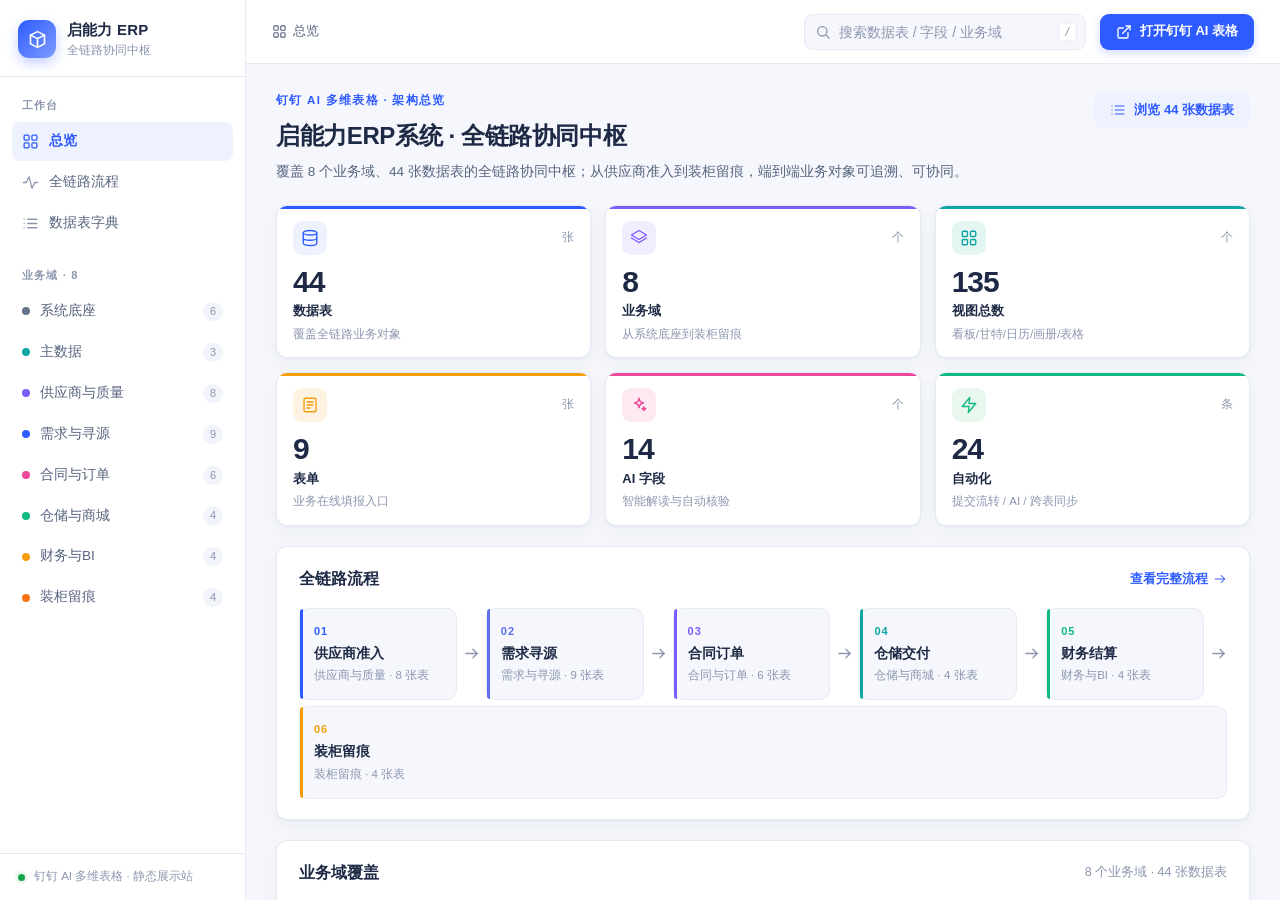
==== index.html @ e50d559e "启能力ERP系统 · 全链路协同中枢展示站：44 表 / 135 视图 / 9 表单 / 14 AI 字段 / 12 自动化" ====
<!DOCTYPE html>
<html lang="zh-CN">
<head>
<meta charset="UTF-8">
<meta name="viewport" content="width=device-width, initial-scale=1.0">
<meta name="description" content="启能力ERP系统 · 全链路协同中枢 —— 钉钉 AI 多维表格架构展示站">
<title>启能力ERP系统 · 全链路协同中枢</title>
<link rel="stylesheet" href="styles.css">
</head>
<body>
  <div class="app-shell">
    <!-- 左侧固定侧边栏：品牌 + 工作台入口 + 8 个业务域 -->
    <aside class="sidebar" id="sidebar">
      <div class="brand">
        <span class="brand-mark" aria-hidden="true">
          <svg viewBox="0 0 24 24" width="21" height="21" fill="none" stroke="currentColor" stroke-width="1.9" stroke-linecap="round" stroke-linejoin="round">
            <path d="M4 7l8-4 8 4v10l-8 4-8-4z"/><path d="M4 7l8 4 8-4M12 11v10"/>
          </svg>
        </span>
        <span class="brand-text">
          <strong>启能力 ERP</strong>
          <small>全链路协同中枢</small>
        </span>
        <button class="sidebar-close" id="sidebarClose" type="button" aria-label="收起侧栏">
          <svg viewBox="0 0 24 24" width="17" height="17" fill="none" stroke="currentColor" stroke-width="2" stroke-linecap="round" stroke-linejoin="round">
            <line x1="18" y1="6" x2="6" y2="18"/><line x1="6" y1="6" x2="18" y2="18"/>
          </svg>
        </button>
      </div>
      <nav class="nav" id="nav" aria-label="主导航"></nav>
      <div class="sidebar-foot">
        <span class="dot"></span>
        <span>钉钉 AI 多维表格 · 静态展示站</span>
      </div>
    </aside>

    <!-- 右侧主工作区 -->
    <div class="workarea">
      <header class="topbar">
        <button class="menu-toggle" id="menuToggle" type="button" aria-label="展开侧栏">
          <svg viewBox="0 0 24 24" width="19" height="19" fill="none" stroke="currentColor" stroke-width="2" stroke-linecap="round" stroke-linejoin="round">
            <line x1="3" y1="6" x2="21" y2="6"/><line x1="3" y1="12" x2="21" y2="12"/><line x1="3" y1="18" x2="21" y2="18"/>
          </svg>
        </button>
        <div class="crumb" id="crumb"></div>
        <div class="topbar-right">
          <div class="global-search" id="globalSearchWrap">
            <span class="gs-icon" aria-hidden="true">
              <svg viewBox="0 0 24 24" width="16" height="16" fill="none" stroke="currentColor" stroke-width="2" stroke-linecap="round" stroke-linejoin="round">
                <circle cx="11" cy="11" r="7"/><line x1="21" y1="21" x2="16.65" y2="16.65"/>
              </svg>
            </span>
            <input id="globalSearch" type="search" placeholder="搜索数据表 / 字段 / 业务域" autocomplete="off" aria-label="全局搜索">
            <kbd class="gs-hint">/</kbd>
            <div class="gs-results" id="gsResults" role="listbox"></div>
          </div>
          <a class="btn btn-primary" id="dingtalkTopBtn" href="https://alidocs.dingtalk.com/i/nodes/0eMKjyp81YYeX2ZAsZE9YXLg8xAZB1Gv" target="_blank" rel="noopener">
            <svg viewBox="0 0 24 24" width="16" height="16" fill="none" stroke="currentColor" stroke-width="2" stroke-linecap="round" stroke-linejoin="round" aria-hidden="true">
              <path d="M18 13v6a2 2 0 0 1-2 2H5a2 2 0 0 1-2-2V8a2 2 0 0 1 2-2h6"/><polyline points="15 3 21 3 21 9"/><line x1="10" y1="14" x2="21" y2="3"/>
            </svg>
            <span>打开钉钉 AI 表格</span>
          </a>
        </div>
      </header>
      <main class="content" id="main" tabindex="-1"></main>
    </div>
  </div>
  <div class="backdrop" id="backdrop"></div>

  <!-- 纯静态：先加载数据，再加载应用逻辑，无任何构建与外部依赖 -->
  <script src="data.js"></script>
  <script src="app.js"></script>
</body>
</html>
---- styles.css ----
/* ============================================================
   启能力ERP系统 · 全链路协同中枢 —— 纯静态展示站样式
   浅色企业级 SaaS 控制台主题；零外部依赖，图标全部内联 SVG。
   ============================================================ */

/* ---------- 变量 ---------- */
:root {
  --primary: #2E5BFF;
  --primary-strong: #1E44E0;
  --primary-weak: #EEF2FF;
  --bg: #F5F7FC;
  --panel: #FFFFFF;
  --border: #E6EAF3;
  --chip-bg: #F1F4FA;
  --text: #1E2A45;
  --text-2: #57647F;
  --text-3: #8B96AE;
  --success: #16A34A;
  --success-bg: #E9F7EE;
  --warn: #B45309;
  --warn-bg: #FEF3E2;
  --danger: #DC2626;
  --danger-bg: #FDECEC;
  --radius: 11px;
  --shadow: 0 1px 2px rgba(24, 44, 92, .05), 0 6px 18px rgba(24, 44, 92, .045);
  --shadow-hover: 0 10px 28px rgba(24, 44, 92, .11);
}

/* ---------- 基础 ---------- */
*, *::before, *::after { box-sizing: border-box; }
html, body { height: 100%; margin: 0; padding: 0; }
body {
  font-family: -apple-system, BlinkMacSystemFont, "Segoe UI", "PingFang SC",
    "Microsoft YaHei", "Hiragino Sans GB", Roboto, Helvetica, Arial, sans-serif;
  font-size: 14px;
  line-height: 1.55;
  color: var(--text);
  background: var(--bg);
  overflow: hidden;
  -webkit-font-smoothing: antialiased;
  text-rendering: optimizeLegibility;
}
a { color: inherit; text-decoration: none; }
button, input, select { font-family: inherit; font-size: inherit; }
button { cursor: pointer; }
svg { display: block; }
h1, h2, h3, h4, p { margin: 0; }

/* ---------- 主框架 ---------- */
.app-shell { display: flex; height: 100vh; }
.workarea { flex: 1 1 auto; min-width: 0; display: flex; flex-direction: column; }
.content {
  flex: 1 1 auto;
  height: calc(100vh - 64px);
  overflow-y: auto;
  padding: 28px 30px 64px;
  outline: none;
}

/* ---------- 侧边栏 ---------- */
.sidebar {
  width: 246px;
  flex: 0 0 246px;
  height: 100vh;
  position: sticky;
  top: 0;
  display: flex;
  flex-direction: column;
  background: var(--panel);
  border-right: 1px solid var(--border);
  z-index: 30;
}
.brand {
  display: flex;
  align-items: center;
  gap: 11px;
  padding: 18px 18px 16px;
  border-bottom: 1px solid var(--border);
}
.brand-mark {
  width: 38px; height: 38px; flex: 0 0 38px;
  border-radius: 11px;
  background: linear-gradient(135deg, #2E5BFF, #7C9BFF);
  color: #fff;
  display: flex; align-items: center; justify-content: center;
  box-shadow: 0 5px 12px rgba(46, 91, 255, .28);
}
.brand-text strong { display: block; font-size: 15px; font-weight: 750; letter-spacing: .2px; }
.brand-text small { display: block; font-size: 11.5px; color: var(--text-3); margin-top: 1px; }
.sidebar-close {
  display: none;
  margin-left: auto;
  width: 30px; height: 30px;
  border: 1px solid var(--border);
  background: var(--panel);
  border-radius: 8px;
  color: var(--text-2);
  align-items: center; justify-content: center;
}

.nav { flex: 1 1 auto; overflow-y: auto; padding: 14px 12px; }
.nav-group { margin-bottom: 18px; }
.nav-group-title {
  font-size: 11px; font-weight: 700; letter-spacing: 1.2px;
  color: var(--text-3); padding: 6px 10px; text-transform: uppercase;
}
.nav-item {
  display: flex; align-items: center; gap: 10px;
  padding: 9px 10px; margin: 2px 0;
  border-radius: 8px;
  color: var(--text-2); font-size: 13.5px;
  transition: background .16s, color .16s;
}
.nav-item .ic { width: 17px; height: 17px; flex: 0 0 17px; color: var(--text-3); }
.nav-item:hover { background: var(--primary-weak); color: var(--primary); }
.nav-item:hover .ic { color: var(--primary); }
.nav-item.active { background: var(--primary-weak); color: var(--primary); font-weight: 650; }
.nav-item.active .ic { color: var(--primary); }
.nav-item-label { flex: 1 1 auto; min-width: 0; overflow: hidden; text-overflow: ellipsis; white-space: nowrap; }
.nav-count { font-size: 11px; color: var(--text-3); background: var(--chip-bg); border-radius: 20px; padding: 1px 7px; }
.nav-domain-dot { width: 8px; height: 8px; border-radius: 50%; background: var(--dot); flex: 0 0 8px; }
.sidebar-foot {
  display: flex; align-items: center; gap: 9px;
  padding: 14px 18px;
  border-top: 1px solid var(--border);
  font-size: 11.5px; color: var(--text-3);
}
.sidebar-foot .dot {
  width: 7px; height: 7px; border-radius: 50%;
  background: var(--success); box-shadow: 0 0 0 3px var(--success-bg);
}

/* ---------- 顶部栏 ---------- */
.topbar {
  height: 64px; flex: 0 0 64px;
  display: flex; align-items: center; gap: 14px;
  padding: 0 26px;
  background: var(--panel);
  border-bottom: 1px solid var(--border);
  position: sticky; top: 0; z-index: 20;
}
.menu-toggle {
  display: none;
  width: 36px; height: 36px;
  border: 1px solid var(--border); background: var(--panel);
  border-radius: 9px; color: var(--text-2);
  align-items: center; justify-content: center;
}
.crumb { display: flex; align-items: center; gap: 8px; flex: 1 1 auto; min-width: 0; font-size: 13px; color: var(--text-3); }
.crumb a { display: inline-flex; align-items: center; gap: 6px; color: var(--text-2); transition: color .16s; }
.crumb a:hover { color: var(--primary); }
.crumb a .ic { width: 15px; height: 15px; }
.crumb-sep { display: inline-flex; opacity: .65; }
.crumb-sep .ic { width: 13px; height: 13px; }
.crumb-current { color: var(--text); font-weight: 650; white-space: nowrap; overflow: hidden; text-overflow: ellipsis; }
.topbar-right { display: flex; align-items: center; gap: 14px; flex: 0 0 auto; }

.global-search { position: relative; width: 282px; flex: 0 0 auto; }
.gs-icon { position: absolute; left: 11px; top: 50%; transform: translateY(-50%); color: var(--text-3); pointer-events: none; }
#globalSearch {
  width: 100%; height: 36px;
  border: 1px solid var(--border); border-radius: 9px;
  background: var(--bg); color: var(--text);
  padding: 0 34px 0 34px; outline: none;
  transition: border-color .16s, box-shadow .16s, background .16s;
}
#globalSearch:focus { border-color: var(--primary); background: var(--panel); box-shadow: 0 0 0 3px rgba(46, 91, 255, .12); }
#globalSearch::placeholder { color: var(--text-3); }
.gs-hint {
  position: absolute; right: 9px; top: 50%; transform: translateY(-50%);
  font-size: 11px; color: var(--text-3);
  border: 1px solid var(--border); border-radius: 5px; padding: 0 5px;
  background: var(--panel); pointer-events: none;
}
.gs-results {
  display: none;
  position: absolute; top: 44px; right: 0;
  width: 366px; max-height: 430px; overflow-y: auto;
  background: var(--panel); border: 1px solid var(--border);
  border-radius: 12px; box-shadow: 0 14px 38px rgba(24, 44, 92, .16);
  padding: 6px; z-index: 50;
}
.gs-results.show { display: block; }
.gs-item { display: flex; align-items: center; gap: 10px; padding: 8px 9px; border-radius: 8px; transition: background .14s; }
.gs-item:hover { background: var(--primary-weak); }
.gs-seq {
  width: 30px; height: 30px; flex: 0 0 30px; border-radius: 7px;
  display: flex; align-items: center; justify-content: center;
  font-size: 11.5px; font-weight: 700; color: #fff; background: var(--dc);
}
.gs-body { flex: 1 1 auto; min-width: 0; }
.gs-name { display: block; font-size: 13px; font-weight: 650; overflow: hidden; text-overflow: ellipsis; white-space: nowrap; }
.gs-meta { display: block; font-size: 11px; color: var(--text-3); }
.gs-go { color: var(--text-3); }
.gs-go .ic { width: 14px; height: 14px; }
.gs-empty { padding: 16px 10px; font-size: 12.5px; color: var(--text-3); text-align: center; }
.gs-all {
  display: flex; align-items: center; justify-content: center; gap: 6px;
  margin-top: 4px; padding: 9px; border-top: 1px solid var(--border);
  font-size: 12.5px; font-weight: 650; color: var(--primary);
}
.gs-all .ic { width: 14px; height: 14px; }

/* ---------- 按钮 ---------- */
.btn {
  display: inline-flex; align-items: center; justify-content: center; gap: 8px;
  height: 36px; padding: 0 15px;
  border: 1px solid transparent; border-radius: 9px;
  font-size: 13px; font-weight: 650; white-space: nowrap;
  transition: background .16s, transform .16s, box-shadow .16s, border-color .16s;
}
.btn .ic { width: 16px; height: 16px; }
.btn-primary { background: var(--primary); color: #fff; box-shadow: 0 3px 10px rgba(46, 91, 255, .22); }
.btn-primary:hover { background: var(--primary-strong); transform: translateY(-1px); box-shadow: 0 7px 18px rgba(46, 91, 255, .3); }
.btn-ghost { background: var(--panel); border-color: var(--border); color: var(--primary); }
.btn-ghost:hover { background: var(--primary-weak); border-color: var(--primary); }
.btn-soft { background: var(--primary-weak); color: var(--primary); }
.btn-soft:hover { background: #E1E9FF; }

/* ---------- 页面通用块 ---------- */
.page { max-width: 1360px; margin: 0 auto; }
@keyframes fadeUp { from { opacity: 0; transform: translateY(7px); } to { opacity: 1; transform: none; } }
.fade-in { animation: fadeUp .34s ease both; }

.page-head { display: flex; align-items: flex-start; justify-content: space-between; gap: 18px; flex-wrap: wrap; margin-bottom: 22px; }
.eyebrow { font-size: 11.5px; color: var(--primary); font-weight: 750; letter-spacing: 1.3px; text-transform: uppercase; margin-bottom: 7px; }
.page-head h1 { font-size: 24px; font-weight: 760; letter-spacing: -.4px; margin-bottom: 8px; }
.lead { color: var(--text-2); font-size: 13.5px; max-width: 780px; }
.head-actions { display: flex; align-items: center; gap: 10px; }

.panel { background: var(--panel); border: 1px solid var(--border); border-radius: var(--radius); box-shadow: var(--shadow); padding: 20px 22px; margin-bottom: 20px; }
.panel-head { display: flex; align-items: center; justify-content: space-between; gap: 12px; margin-bottom: 16px; flex-wrap: wrap; }
.panel-head h2 { font-size: 16px; font-weight: 720; }
.panel-sub { font-size: 12.5px; color: var(--text-3); }
.link-more { display: inline-flex; align-items: center; gap: 5px; font-size: 12.5px; color: var(--primary); font-weight: 650; transition: gap .16s; }
.link-more .ic { width: 14px; height: 14px; }
.link-more:hover { gap: 9px; }
.subhead { font-size: 14px; font-weight: 700; margin: 0 0 12px; display: flex; align-items: center; gap: 8px; }
.subhead .ic { width: 16px; height: 16px; color: var(--primary); }

/* ---------- 标签 / 徽标 ---------- */
.tag { display: inline-flex; align-items: center; font-size: 11.5px; font-weight: 650; border-radius: 20px; padding: 3px 10px; white-space: nowrap; }
.tag-success { background: var(--success-bg); color: var(--success); }
.tag-warn { background: var(--warn-bg); color: var(--warn); }
.tag-danger { background: var(--danger-bg); color: var(--danger); }
.tag-neutral { background: var(--chip-bg); color: var(--text-2); }
.opt-chip { display: inline-block; font-size: 11px; border: 1px solid var(--border); border-radius: 5px; padding: 1px 7px; margin: 2px 4px 2px 0; background: var(--panel); color: var(--text-2); }
.muted { color: var(--text-3); }
.cell-empty { color: var(--text-3); }
.cell-money { font-weight: 650; font-variant-numeric: tabular-nums; }

/* ---------- KPI 卡片 ---------- */
.kpi-grid { display: grid; grid-template-columns: repeat(6, 1fr); gap: 14px; margin-bottom: 20px; }
.kpi-card {
  background: var(--panel); border: 1px solid var(--border); border-radius: var(--radius);
  padding: 15px 16px 14px; box-shadow: var(--shadow);
  position: relative; overflow: hidden;
  transition: transform .18s, box-shadow .18s;
}
.kpi-card::before { content: ""; position: absolute; left: 0; top: 0; width: 100%; height: 3px; background: var(--kpi); }
.kpi-card:hover { transform: translateY(-3px); box-shadow: var(--shadow-hover); }
.kpi-top { display: flex; align-items: center; justify-content: space-between; }
.kpi-icon { width: 34px; height: 34px; border-radius: 9px; background: var(--kpi-bg); color: var(--kpi); display: flex; align-items: center; justify-content: center; }
.kpi-icon .ic { width: 18px; height: 18px; }
.kpi-unit { font-size: 11.5px; color: var(--text-3); }
.kpi-value { font-size: 30px; font-weight: 770; line-height: 1.15; margin: 10px 0 2px; letter-spacing: -1px; font-variant-numeric: tabular-nums; }
.kpi-label { font-size: 13px; font-weight: 650; }
.kpi-note { font-size: 11.5px; color: var(--text-3); margin-top: 4px; }

/* ---------- 总览：全链路流程带 ---------- */
.flow-strip { display: flex; align-items: stretch; gap: 6px; flex-wrap: wrap; }
.fs-node {
  flex: 1 1 0; min-width: 132px;
  display: flex; flex-direction: column; gap: 3px;
  padding: 14px 14px; border-radius: 10px;
  border: 1px solid var(--border); background: var(--bg);
  position: relative; transition: all .18s;
}
.fs-node::before { content: ""; position: absolute; left: 0; top: 0; height: 100%; width: 3px; background: var(--stage); border-radius: 10px 0 0 10px; }
.fs-node:hover { transform: translateY(-2px); border-color: var(--stage); background: var(--panel); box-shadow: var(--shadow-hover); }
.fs-idx { font-size: 11px; font-weight: 700; color: var(--stage); letter-spacing: 1px; }
.fs-name { font-size: 14px; font-weight: 700; }
.fs-sub { font-size: 11.5px; color: var(--text-3); }
.fs-arrow { display: flex; align-items: center; color: var(--text-3); flex: 0 0 auto; }
.fs-arrow .ic { width: 17px; height: 17px; }

/* ---------- 总览：业务域覆盖 ---------- */
.domain-grid { display: grid; grid-template-columns: repeat(4, 1fr); gap: 14px; }
.domain-card {
  border: 1px solid var(--border); border-radius: var(--radius); padding: 16px;
  background: var(--panel); transition: all .18s; position: relative; overflow: hidden;
}
.domain-card:hover { transform: translateY(-3px); box-shadow: var(--shadow-hover); border-color: var(--dc); }
.dc-top { display: flex; align-items: center; justify-content: space-between; margin-bottom: 10px; }
.dc-id { font-size: 12px; font-weight: 700; color: var(--dc); background: var(--chip-bg); border-radius: 6px; padding: 2px 8px; letter-spacing: .5px; }
.dc-dot { width: 10px; height: 10px; border-radius: 50%; background: var(--dc); display: inline-block; flex: 0 0 auto; }
.domain-card h3 { font-size: 15px; font-weight: 700; margin-bottom: 6px; }
.domain-card p { font-size: 12.5px; color: var(--text-2); min-height: 38px; line-height: 1.55; margin-bottom: 14px; }
.dc-foot { display: flex; align-items: center; gap: 10px; font-size: 11.5px; color: var(--text-3); border-top: 1px solid var(--border); padding-top: 10px; }
.dc-foot .ic { margin-left: auto; width: 15px; height: 15px; color: var(--dc); }

/* ---------- 总览：最新预警 ---------- */
.alert-list { display: flex; flex-direction: column; }
.alert-row { display: flex; gap: 14px; align-items: flex-start; padding: 13px 4px; border-bottom: 1px solid var(--border); }
.alert-row:last-child { border-bottom: none; }
.alert-row > .tag { flex: 0 0 auto; margin-top: 1px; }
.alert-main { flex: 1 1 auto; min-width: 0; }
.alert-title { font-size: 13.5px; font-weight: 650; }
.alert-sub { font-size: 12px; color: var(--text-3); margin-top: 3px; }
.alert-note { font-size: 12px; color: var(--text-2); margin-top: 6px; background: var(--bg); border-radius: 6px; padding: 6px 10px; }

/* ---------- 总览：钉钉能力矩阵 ---------- */
.cap-grid { display: grid; grid-template-columns: repeat(4, 1fr); gap: 12px; }
.cap-card { display: flex; flex-direction: column; gap: 8px; border: 1px solid var(--border); border-radius: 10px; padding: 14px; background: var(--bg); transition: all .18s; }
.cap-card:hover { background: var(--panel); box-shadow: var(--shadow-hover); transform: translateY(-2px); }
.cap-icon { width: 34px; height: 34px; border-radius: 9px; background: var(--panel); border: 1px solid var(--border); display: flex; align-items: center; justify-content: center; color: var(--cap); }
.cap-icon .ic { width: 18px; height: 18px; }
.cap-title { font-size: 13.5px; font-weight: 700; }
.cap-desc { font-size: 11.5px; color: var(--text-3); line-height: 1.55; min-height: 34px; }
.cap-value { font-size: 12px; font-weight: 700; color: var(--cap); margin-top: auto; }

/* ---------- 业务域页：数据表卡片 ---------- */
.table-grid { display: grid; grid-template-columns: repeat(3, 1fr); gap: 14px; }
.table-card { display: block; border: 1px solid var(--border); border-radius: var(--radius); padding: 16px; background: var(--panel); transition: all .18s; position: relative; }
.table-card:hover { transform: translateY(-3px); box-shadow: var(--shadow-hover); border-color: var(--primary); }
.tc-top { display: flex; align-items: center; justify-content: space-between; margin-bottom: 10px; }
.tc-seq { font-size: 12px; font-weight: 700; color: #fff; background: var(--primary); border-radius: 6px; padding: 2px 8px; letter-spacing: .5px; }
.tc-domain-chip { font-size: 11px; color: var(--text-3); }
.tc-name { font-size: 15px; font-weight: 700; margin-bottom: 5px; }
.tc-meta { font-size: 12px; color: var(--text-3); margin-bottom: 12px; }
.tc-tags { display: flex; flex-wrap: wrap; gap: 6px; }
.mini-badge { font-size: 10.5px; font-weight: 650; border-radius: 5px; padding: 2px 7px; background: var(--chip-bg); color: var(--text-2); }
.mini-badge.vt { background: var(--primary-weak); color: var(--primary); }
.mini-badge.form { background: #FEF3E2; color: #B45309; }
.mini-badge.ai { background: #F2ECFF; color: #7C5CFC; }
.mini-badge.attach { background: #E4F6F2; color: #0E9F8C; }
.mini-badge.link { background: #E7F0FF; color: #2E5BFF; }
.tc-arrow { position: absolute; right: 14px; bottom: 14px; color: var(--text-3); transition: transform .18s, color .18s; }
.table-card:hover .tc-arrow { transform: translateX(3px); color: var(--primary); }
.tc-arrow .ic { width: 16px; height: 16px; }

/* ---------- 表详情：描述条 ---------- */
.desc-bar { display: flex; align-items: center; gap: 12px; flex-wrap: wrap; padding: 14px 16px; border: 1px solid var(--border); border-radius: 10px; background: var(--bg); margin-bottom: 20px; }
.desc-bar .ic { width: 20px; height: 20px; color: var(--primary); flex: 0 0 auto; }
.desc-bar p { flex: 1 1 320px; font-size: 13px; color: var(--text-2); line-height: 1.6; }
.desc-stats { display: flex; gap: 16px; flex-wrap: wrap; }
.desc-stat { font-size: 12px; color: var(--text-3); white-space: nowrap; }
.desc-stat strong { font-size: 15px; color: var(--text); font-weight: 750; margin-right: 4px; font-variant-numeric: tabular-nums; }
.detail-grid { display: grid; grid-template-columns: 1fr 1fr; gap: 20px; }

/* ---------- 数据表（通用） ---------- */
.tbl-wrap { overflow-x: auto; border: 1px solid var(--border); border-radius: 10px; }
.data-table { width: 100%; border-collapse: collapse; font-size: 12.5px; }
.data-table th { background: var(--bg); color: var(--text-3); font-weight: 650; text-align: left; padding: 10px 12px; border-bottom: 1px solid var(--border); white-space: nowrap; }
.data-table td { padding: 10px 12px; border-bottom: 1px solid var(--border); vertical-align: top; }
.data-table tr:last-child td { border-bottom: none; }
.data-table tbody tr { transition: background .14s; }
.data-table tbody tr:hover { background: var(--primary-weak); }
.col-idx { width: 52px; color: var(--text-3); }
.col-type { width: 116px; }
.type-pill { display: inline-flex; font-size: 11px; font-weight: 650; border-radius: 5px; padding: 2px 8px; background: var(--chip-bg); color: var(--text-2); }
.type-pill.t-s { background: var(--primary-weak); color: var(--primary); }
.type-pill.t-m { background: #F2ECFF; color: #7C5CFC; }
.type-pill.t-c { background: #FEF3E2; color: #B45309; }
.type-pill.t-a { background: #E4F6F2; color: #0E9F8C; }
.type-pill.t-d { background: #E7F0FF; color: #2E5BFF; }
.type-pill.t-q { background: #FCE9F1; color: #DB2777; }

/* ---------- 表详情：视图清单 ---------- */
.view-list { display: flex; flex-direction: column; gap: 8px; }
.view-item { display: flex; align-items: center; gap: 11px; padding: 10px 12px; border: 1px solid var(--border); border-radius: 9px; background: var(--bg); transition: all .16s; }
.view-item:hover { background: var(--panel); box-shadow: var(--shadow); transform: translateX(2px); }
.view-ic { width: 32px; height: 32px; border-radius: 8px; color: #fff; flex: 0 0 32px; display: flex; align-items: center; justify-content: center; background: var(--vt); }
.view-ic .ic { width: 17px; height: 17px; }
.view-name { font-size: 13px; font-weight: 650; }
.view-sub { font-size: 11.5px; color: var(--text-3); margin-top: 2px; }
.view-item .spacer { flex: 1 1 auto; }
.view-type-badge { font-size: 11px; color: var(--text-2); background: var(--panel); border: 1px solid var(--border); border-radius: 20px; padding: 2px 9px; white-space: nowrap; }

/* ---------- 表详情：AI / 表单 / 关联小卡 ---------- */
.mini-card { border: 1px solid var(--border); border-radius: 10px; padding: 14px 16px; background: var(--bg); margin-bottom: 12px; }
.mini-card:last-child { margin-bottom: 0; }
.mini-head { display: flex; align-items: center; gap: 8px; margin-bottom: 10px; }
.mini-head .ic { width: 16px; height: 16px; color: var(--primary); }
.mini-head h4 { font-size: 13.5px; font-weight: 700; }
.ai-item { border-top: 1px dashed var(--border); padding-top: 10px; margin-top: 10px; }
.ai-item:first-of-type { border-top: none; padding-top: 0; margin-top: 0; }
.ai-name { font-size: 13px; font-weight: 650; color: var(--primary); }
.ai-fields { font-size: 11.5px; color: var(--text-3); margin: 6px 0; }
.ai-prompt { font-size: 12px; color: var(--text-2); background: var(--panel); border-radius: 7px; padding: 8px 10px; line-height: 1.6; }
.form-name { font-size: 14px; font-weight: 700; }
.form-title { font-size: 12px; color: var(--text-3); margin: 2px 0 8px; }
.mini-card p { font-size: 12px; color: var(--text-2); line-height: 1.6; margin-bottom: 12px; }
.link-line { font-size: 12.5px; display: flex; align-items: center; gap: 7px; padding: 6px 0; }
.link-line .ic { width: 14px; height: 14px; color: var(--primary); }
.link-line a { color: var(--primary); font-weight: 600; }
.link-line a:hover { text-decoration: underline; }
.empty-line { font-size: 12px; color: var(--text-3); }

/* ---------- 表详情：演示数据 / 空态 ---------- */
.section-gap { margin-top: 20px; }
.empty-state { text-align: center; padding: 30px 20px; border: 1px dashed var(--border); border-radius: 10px; background: var(--bg); }
.empty-ic { width: 48px; height: 48px; margin: 0 auto 12px; border-radius: 12px; background: var(--panel); border: 1px solid var(--border); color: var(--text-3); display: flex; align-items: center; justify-content: center; }
.empty-ic .ic { width: 24px; height: 24px; }
.empty-title { font-size: 14px; font-weight: 700; margin-bottom: 6px; }
.empty-state p { font-size: 12.5px; color: var(--text-3); max-width: 660px; margin: 0 auto 16px; line-height: 1.7; }
.empty-preview { max-width: 560px; margin: 0 auto; text-align: left; }
.stars { color: #F59E0B; letter-spacing: 1px; }
.stars .off { color: var(--border); }

/* ---------- 全链路流程页 ---------- */
.flowmap { width: 100%; height: auto; display: block; margin-bottom: 4px; }
.flow-summary { display: flex; gap: 10px; flex-wrap: wrap; margin-bottom: 20px; }
.summary-pill { display: inline-flex; align-items: center; gap: 7px; background: var(--bg); border: 1px solid var(--border); border-radius: 20px; padding: 6px 14px; font-size: 12.5px; color: var(--text-2); }
.summary-pill .ic { width: 15px; height: 15px; color: var(--primary); }
.summary-pill strong { color: var(--text); font-size: 14px; font-variant-numeric: tabular-nums; }
.stage-spine { display: flex; align-items: stretch; gap: 8px; }
.spine-card { flex: 1 1 0; min-width: 120px; border: 1px solid var(--border); border-top: 3px solid var(--stage); border-radius: 10px; padding: 14px 12px; background: var(--panel); text-align: center; transition: all .18s; }
.spine-card:hover { transform: translateY(-3px); box-shadow: var(--shadow-hover); }
.spine-idx { font-size: 12px; font-weight: 700; color: var(--stage); letter-spacing: 1px; }
.spine-name { font-size: 14.5px; font-weight: 700; margin-top: 4px; }
.spine-domain { font-size: 11.5px; color: var(--text-2); margin-top: 2px; }
.spine-count { font-size: 11px; color: var(--text-3); margin-top: 9px; border-top: 1px solid var(--border); padding-top: 8px; }
.spine-arrow { display: flex; align-items: center; color: var(--text-3); flex: 0 0 auto; }
.spine-arrow .ic { width: 18px; height: 18px; }
.stage-columns { display: grid; grid-template-columns: repeat(3, 1fr); gap: 14px; }
.stage-col { border: 1px solid var(--border); border-radius: 10px; overflow: hidden; background: var(--bg); }
.stage-col-head { display: flex; align-items: center; gap: 10px; padding: 12px 14px; background: var(--panel); border-bottom: 1px solid var(--border); border-top: 3px solid var(--stage); }
.sc-num { width: 28px; height: 28px; flex: 0 0 28px; border-radius: 8px; background: var(--stage); color: #fff; display: flex; align-items: center; justify-content: center; font-size: 12px; font-weight: 700; }
.sc-name { font-size: 13.5px; font-weight: 700; }
.sc-domain { font-size: 11px; color: var(--text-3); }
.stage-nodes { padding: 10px; display: flex; flex-direction: column; gap: 6px; }
.stage-node { display: flex; align-items: center; gap: 9px; padding: 8px 10px; background: var(--panel); border: 1px solid var(--border); border-radius: 7px; font-size: 12.5px; transition: all .15s; }
.stage-node:hover { border-color: var(--stage); transform: translateX(2px); box-shadow: var(--shadow); }
.sn-seq { font-size: 10.5px; font-weight: 700; color: var(--stage); background: var(--bg); border-radius: 4px; padding: 1px 6px; flex: 0 0 auto; }
.sn-name { flex: 1 1 auto; min-width: 0; overflow: hidden; text-overflow: ellipsis; white-space: nowrap; }
.sn-go { color: var(--text-3); flex: 0 0 auto; }
.sn-go .ic { width: 13px; height: 13px; }
.foundation-cols { display: grid; grid-template-columns: repeat(2, 1fr); gap: 14px; }

/* ---------- 数据表字典页 ---------- */
.dict-toolbar { display: flex; align-items: center; gap: 16px; flex-wrap: wrap; margin-bottom: 14px; }
.dict-search { position: relative; flex: 1 1 280px; max-width: 360px; }
.dict-search .ic { position: absolute; left: 11px; top: 50%; transform: translateY(-50%); width: 16px; height: 16px; color: var(--text-3); }
#dictSearch { width: 100%; height: 38px; border: 1px solid var(--border); border-radius: 9px; background: var(--panel); color: var(--text); padding: 0 12px 0 34px; outline: none; transition: border-color .16s, box-shadow .16s; }
#dictSearch:focus { border-color: var(--primary); box-shadow: 0 0 0 3px rgba(46, 91, 255, .12); }
.filter-chips { display: flex; flex-wrap: wrap; gap: 7px; }
.chip { display: inline-flex; align-items: center; gap: 6px; border: 1px solid var(--border); background: var(--panel); color: var(--text-2); border-radius: 20px; padding: 5px 12px; font-size: 12px; transition: all .15s; }
.chip:hover { border-color: var(--primary); color: var(--primary); }
.chip.active { background: var(--primary); border-color: var(--primary); color: #fff; font-weight: 650; }
.chip span { font-size: 10.5px; opacity: .85; }
.dict-meta { font-size: 12px; color: var(--text-3); margin-bottom: 10px; }
.dict-meta strong { color: var(--primary); font-weight: 700; }
.dict-table { border: 1px solid var(--border); border-radius: 10px; overflow: hidden; }
.dict-thead, .dict-row { display: grid; grid-template-columns: 56px minmax(180px, 2fr) minmax(110px, 1.2fr) 62px 62px minmax(140px, 1.5fr) 24px; gap: 10px; align-items: center; padding: 10px 14px; }
.dict-thead { background: var(--bg); font-size: 11.5px; font-weight: 650; color: var(--text-3); border-bottom: 1px solid var(--border); }
.dict-row { border-bottom: 1px solid var(--border); font-size: 12.5px; transition: background .14s; }
.dict-row:last-child { border-bottom: none; }
.dict-row:hover { background: var(--primary-weak); }
.dr-seq { font-size: 11.5px; font-weight: 700; color: var(--primary); background: var(--primary-weak); border-radius: 5px; padding: 2px 7px; text-align: center; }
.dr-name { min-width: 0; }
.dr-name strong { display: block; font-size: 13px; font-weight: 650; overflow: hidden; text-overflow: ellipsis; white-space: nowrap; }
.dr-name small { display: block; font-size: 11px; color: var(--text-3); }
.dr-domain { display: flex; align-items: center; gap: 7px; color: var(--text-2); }
.dr-num { text-align: center; font-variant-numeric: tabular-nums; color: var(--text-2); }
.dr-tags { display: flex; flex-wrap: wrap; gap: 4px; }
.dr-go { color: var(--text-3); }
.dr-go .ic { width: 15px; height: 15px; }
.dict-empty { padding: 34px 16px; }

/* ---------- 背景遮罩 ---------- */
.backdrop { display: none; position: fixed; inset: 0; background: rgba(22, 36, 70, .36); opacity: 0; pointer-events: none; transition: opacity .25s; z-index: 25; }

/* ---------- 响应式 ---------- */
@media (max-width: 1280px) {
  .kpi-grid { grid-template-columns: repeat(3, 1fr); }
  .domain-grid { grid-template-columns: repeat(3, 1fr); }
  .cap-grid { grid-template-columns: repeat(3, 1fr); }
  .table-grid { grid-template-columns: repeat(2, 1fr); }
  .stage-columns { grid-template-columns: repeat(2, 1fr); }
}
@media (max-width: 980px) {
  .sidebar { position: fixed; transform: translateX(-100%); transition: transform .25s ease; box-shadow: 8px 0 30px rgba(24, 44, 92, .14); }
  body.sidebar-open .sidebar { transform: translateX(0); }
  .sidebar-close { display: inline-flex; }
  .menu-toggle { display: inline-flex; }
  .backdrop { display: block; }
  body.sidebar-open .backdrop { opacity: 1; pointer-events: auto; }
  .content { padding: 22px 18px 50px; }
  .topbar { padding: 0 16px; }
  .detail-grid { grid-template-columns: 1fr; }
  .stage-spine { flex-wrap: wrap; }
  .spine-arrow { display: none; }
  .spine-card { min-width: 140px; }
}
@media (max-width: 720px) {
  .kpi-grid { grid-template-columns: repeat(2, 1fr); }
  .domain-grid, .cap-grid, .table-grid, .stage-columns, .foundation-cols { grid-template-columns: 1fr; }
  .global-search { width: 170px; }
  .gs-results { width: 300px; right: 0; }
  .btn-primary span { display: none; }
  .btn-primary { padding: 0 11px; }
  .dict-thead { display: none; }
  .dict-row { grid-template-columns: 48px 1fr 22px; }
  .dr-domain, .dr-num, .dr-tags { display: none; }
  .page-head h1 { font-size: 21px; }
}

/* 钉钉直达入口 */
.portal-grid{display:grid;grid-template-columns:repeat(auto-fill,minmax(270px,1fr));gap:12px}
.portal-link{display:flex;flex-direction:column;gap:5px;padding:14px 16px;border:1px solid #E5E9F2;border-radius:10px;
  background:#fff;text-decoration:none;color:inherit;transition:border-color .18s,box-shadow .18s,transform .18s;position:relative}
.portal-link:hover{border-color:#2E5BFF;box-shadow:0 6px 18px rgba(46,91,255,.10);transform:translateY(-1px)}
.portal-link svg{position:absolute;right:14px;top:14px;color:#8A94A6}
.portal-name{font-size:14px;font-weight:600;color:#1B2333;padding-right:22px}
.portal-desc{font-size:12px;color:#7A8497}
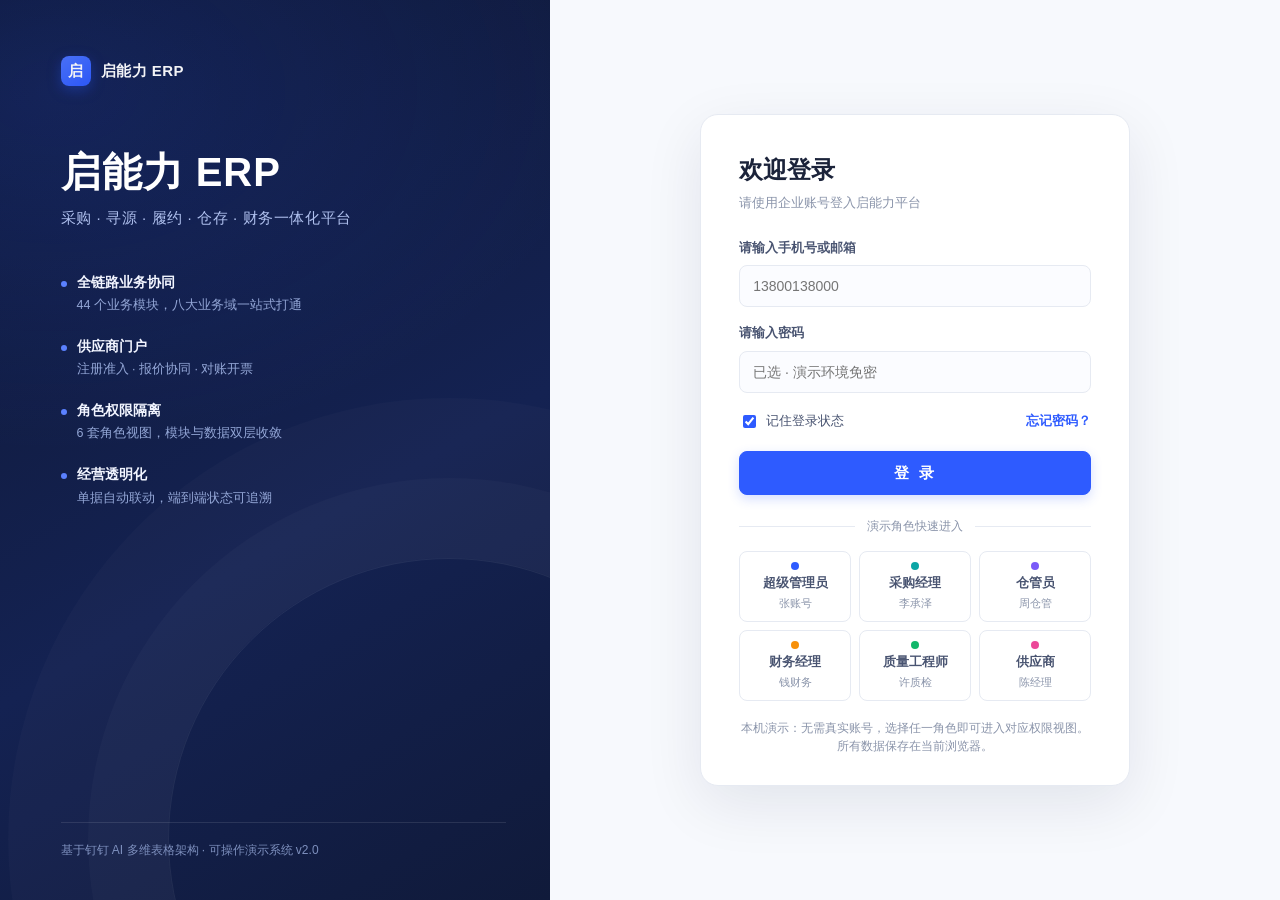
==== commit 7591908d: "重构为可运行的 ERP 系统：6 角色权限隔离 / 44 模块单据 CRUD / 状态机审批 / 14 条跨单据联动 / 本地持久化 / 全链路看板" ====
--- a/index.html
+++ b/index.html
@@ -3,72 +3,105 @@
 <head>
 <meta charset="UTF-8">
 <meta name="viewport" content="width=device-width, initial-scale=1.0">
-<meta name="description" content="启能力ERP系统 · 全链路协同中枢 —— 钉钉 AI 多维表格架构展示站">
-<title>启能力ERP系统 · 全链路协同中枢</title>
+<meta name="description" content="启能力 ERP 系统 · 全链路协同中枢 —— 可操作的采购寻源履约仓存财务一体化系统">
+<title>启能力 ERP · 全链路协同中枢</title>
 <link rel="stylesheet" href="styles.css">
 </head>
 <body>
-  <div class="app-shell">
-    <!-- 左侧固定侧边栏：品牌 + 工作台入口 + 8 个业务域 -->
-    <aside class="sidebar" id="sidebar">
-      <div class="brand">
-        <span class="brand-mark" aria-hidden="true">
-          <svg viewBox="0 0 24 24" width="21" height="21" fill="none" stroke="currentColor" stroke-width="1.9" stroke-linecap="round" stroke-linejoin="round">
-            <path d="M4 7l8-4 8 4v10l-8 4-8-4z"/><path d="M4 7l8 4 8-4M12 11v10"/>
-          </svg>
-        </span>
-        <span class="brand-text">
-          <strong>启能力 ERP</strong>
-          <small>全链路协同中枢</small>
-        </span>
-        <button class="sidebar-close" id="sidebarClose" type="button" aria-label="收起侧栏">
-          <svg viewBox="0 0 24 24" width="17" height="17" fill="none" stroke="currentColor" stroke-width="2" stroke-linecap="round" stroke-linejoin="round">
-            <line x1="18" y1="6" x2="6" y2="18"/><line x1="6" y1="6" x2="18" y2="18"/>
-          </svg>
-        </button>
-      </div>
-      <nav class="nav" id="nav" aria-label="主导航"></nav>
-      <div class="sidebar-foot">
-        <span class="dot"></span>
-        <span>钉钉 AI 多维表格 · 静态展示站</span>
-      </div>
-    </aside>
 
-    <!-- 右侧主工作区 -->
-    <div class="workarea">
-      <header class="topbar">
-        <button class="menu-toggle" id="menuToggle" type="button" aria-label="展开侧栏">
-          <svg viewBox="0 0 24 24" width="19" height="19" fill="none" stroke="currentColor" stroke-width="2" stroke-linecap="round" stroke-linejoin="round">
-            <line x1="3" y1="6" x2="21" y2="6"/><line x1="3" y1="12" x2="21" y2="12"/><line x1="3" y1="18" x2="21" y2="18"/>
-          </svg>
-        </button>
-        <div class="crumb" id="crumb"></div>
-        <div class="topbar-right">
-          <div class="global-search" id="globalSearchWrap">
-            <span class="gs-icon" aria-hidden="true">
-              <svg viewBox="0 0 24 24" width="16" height="16" fill="none" stroke="currentColor" stroke-width="2" stroke-linecap="round" stroke-linejoin="round">
-                <circle cx="11" cy="11" r="7"/><line x1="21" y1="21" x2="16.65" y2="16.65"/>
-              </svg>
-            </span>
-            <input id="globalSearch" type="search" placeholder="搜索数据表 / 字段 / 业务域" autocomplete="off" aria-label="全局搜索">
-            <kbd class="gs-hint">/</kbd>
-            <div class="gs-results" id="gsResults" role="listbox"></div>
-          </div>
-          <a class="btn btn-primary" id="dingtalkTopBtn" href="https://alidocs.dingtalk.com/i/nodes/0eMKjyp81YYeX2ZAsZE9YXLg8xAZB1Gv" target="_blank" rel="noopener">
-            <svg viewBox="0 0 24 24" width="16" height="16" fill="none" stroke="currentColor" stroke-width="2" stroke-linecap="round" stroke-linejoin="round" aria-hidden="true">
-              <path d="M18 13v6a2 2 0 0 1-2 2H5a2 2 0 0 1-2-2V8a2 2 0 0 1 2-2h6"/><polyline points="15 3 21 3 21 9"/><line x1="10" y1="14" x2="21" y2="3"/>
-            </svg>
-            <span>打开钉钉 AI 表格</span>
-          </a>
-        </div>
-      </header>
-      <main class="content" id="main" tabindex="-1"></main>
+<!-- 登录层 -->
+<div id="loginView" class="login-view">
+  <div class="login-brand">
+    <div class="login-brand-inner">
+      <div class="login-logo"><span class="logo-mark">启</span><span>启能力 ERP</span></div>
+      <h1>启能力 ERP</h1>
+      <p class="login-slogan">采购 · 寻源 · 履约 · 仓存 · 财务一体化平台</p>
+      <ul class="login-points">
+        <li><b>全链路业务协同</b><span>44 个业务模块，八大业务域一站式打通</span></li>
+        <li><b>供应商门户</b><span>注册准入 · 报价协同 · 对账开票</span></li>
+        <li><b>角色权限隔离</b><span>6 套角色视图，模块与数据双层收敛</span></li>
+        <li><b>经营透明化</b><span>单据自动联动，端到端状态可追溯</span></li>
+      </ul>
+      <div class="login-brand-foot">基于钉钉 AI 多维表格架构 · 可操作演示系统 v2.0</div>
     </div>
   </div>
-  <div class="backdrop" id="backdrop"></div>
+  <div class="login-panel">
+    <div class="login-card">
+      <h2>欢迎登录</h2>
+      <p class="login-sub">请使用企业账号登入启能力平台</p>
+      <label class="login-label" for="loginAccount">请输入手机号或邮箱</label>
+      <input id="loginAccount" class="login-input" type="text" placeholder="13800138000" autocomplete="username">
+      <label class="login-label" for="loginPwd">请输入密码</label>
+      <input id="loginPwd" class="login-input" type="password" placeholder="已选 · 演示环境免密" autocomplete="current-password">
+      <div class="login-row">
+        <label class="login-check"><input type="checkbox" id="loginRemember" checked><span>记住登录状态</span></label>
+        <a class="login-link" href="javascript:void(0)" id="forgotPwd">忘记密码？</a>
+      </div>
+      <button class="btn btn-primary btn-login" id="loginBtn">登 录</button>
+      <div class="login-divider">演示角色快速进入</div>
+      <div class="login-roles" id="loginRoles"></div>
+      <p class="login-note">本机演示：无需真实账号，选择任一角色即可进入对应权限视图。所有数据保存在当前浏览器。</p>
+    </div>
+  </div>
+</div>
 
-  <!-- 纯静态：先加载数据，再加载应用逻辑，无任何构建与外部依赖 -->
-  <script src="data.js"></script>
-  <script src="app.js"></script>
+<!-- 主应用 -->
+<div id="appView" class="app-view hidden">
+  <aside class="sidebar" id="sidebar">
+    <div class="sb-brand">
+      <div class="sb-logo"><span class="logo-mark">启</span></div>
+      <div class="sb-brand-text"><b id="sbBrand">启能力 ERP</b><span id="sbSlogan">企业采购协同平台</span></div>
+    </div>
+    <div class="sb-scroll" id="sbNav"></div>
+    <div class="sb-foot">
+      <div class="sb-mode"><i class="dot dot-green"></i><span>本地演示模式 · 数据存于浏览器</span></div>
+      <button class="sb-logout" id="logoutBtn">退出登录 / 切换角色</button>
+    </div>
+  </aside>
+
+  <div class="main-wrap">
+    <header class="topbar">
+      <button class="icon-btn sb-toggle" id="sbToggle" title="收起/展开导航" aria-label="切换导航"></button>
+      <div class="crumb" id="crumb"></div>
+      <div class="top-actions">
+        <div class="global-search">
+          <span class="gs-icon" aria-hidden="true"></span>
+          <input id="globalSearch" type="search" placeholder="搜索单据编号、模块、字段…" autocomplete="off">
+          <div class="gs-results hidden" id="gsResults"></div>
+        </div>
+        <a class="top-link" id="dingtalkBtn" href="https://alidocs.dingtalk.com/i/nodes/0eMKjyp81YYeX2ZAsZE9YXLg8xAZB1Gv" target="_blank" rel="noopener">钉钉 AI 表格</a>
+        <button class="icon-btn bell-btn" id="bellBtn" title="通知中心" aria-label="通知中心">
+          <span class="bell-svg" aria-hidden="true"></span><i class="badge hidden" id="bellBadge">0</i>
+        </button>
+        <button class="role-chip" id="roleChip" title="切换角色">
+          <span class="avatar" id="topAvatar">张</span>
+          <span class="role-chip-text"><b id="topRole">超级管理员</b><i id="topPerson">张账号</i></span>
+          <span class="caret"></span>
+        </button>
+        <div class="role-menu hidden" id="roleMenu"></div>
+      </div>
+    </header>
+
+    <main class="content" id="content"></main>
+  </div>
+</div>
+
+<!-- 抽屉：单据表单 / 详情 / 全局面板 -->
+<div class="drawer-overlay hidden" id="drawerOverlay"></div>
+<section class="drawer hidden" id="drawer" role="dialog" aria-modal="true">
+  <div class="drawer-head">
+    <div><h3 id="drawerTitle">标题</h3><p id="drawerSub">副标题</p></div>
+    <button class="icon-btn" id="drawerClose" aria-label="关闭"></button>
+  </div>
+  <div class="drawer-body" id="drawerBody"></div>
+  <div class="drawer-foot" id="drawerFoot"></div>
+</section>
+
+<div class="toast-wrap" id="toastWrap"></div>
+
+<script src="data.js"></script>
+<script src="config.js"></script>
+<script src="engine.js"></script>
+<script src="app.js"></script>
 </body>
 </html>
--- a/styles.css
+++ b/styles.css
@@ -1,516 +1,508 @@
 /* ============================================================
-   启能力ERP系统 · 全链路协同中枢 —— 纯静态展示站样式
-   浅色企业级 SaaS 控制台主题；零外部依赖，图标全部内联 SVG。
+   启能力 ERP · 全链路协同中枢 —— 可操作运行态系统样式 v2.0
+   浅色企业级 SaaS 控制台：深蓝侧栏 + 白色内容区，零外部依赖
    ============================================================ */
 
-/* ---------- 变量 ---------- */
-:root {
-  --primary: #2E5BFF;
-  --primary-strong: #1E44E0;
-  --primary-weak: #EEF2FF;
-  --bg: #F5F7FC;
-  --panel: #FFFFFF;
-  --border: #E6EAF3;
-  --chip-bg: #F1F4FA;
-  --text: #1E2A45;
-  --text-2: #57647F;
-  --text-3: #8B96AE;
-  --success: #16A34A;
-  --success-bg: #E9F7EE;
-  --warn: #B45309;
-  --warn-bg: #FEF3E2;
-  --danger: #DC2626;
-  --danger-bg: #FDECEC;
-  --radius: 11px;
-  --shadow: 0 1px 2px rgba(24, 44, 92, .05), 0 6px 18px rgba(24, 44, 92, .045);
-  --shadow-hover: 0 10px 28px rgba(24, 44, 92, .11);
+:root{
+  --brand:#2E5BFF; --brand-d:#1E40E8; --brand-l:#EAF0FF; --brand-soft:#F4F7FF;
+  --navy:#101A3A; --navy-2:#182655; --navy-3:#22336B;
+  --bg:#F4F6FB; --surface:#FFFFFF; --surface-2:#FAFBFE; --line:#E6EAF2; --line-2:#EFF2F8;
+  --ink:#1B233A; --ink-2:#495471; --muted:#8A94AA; --muted-2:#AEB6C8;
+  --ok:#12B76A; --ok-bg:#E8F8F0; --warn:#F79009; --warn-bg:#FFF5E6;
+  --danger:#F04438; --danger-bg:#FEF0EF; --info:#0BA5A5; --info-bg:#E6F7F7;
+  --purple:#7A5AF8; --purple-bg:#F1EDFF;
+  --radius:12px; --radius-s:8px; --shadow:0 1px 2px rgba(16,26,58,.04),0 8px 24px rgba(16,26,58,.05);
+  --shadow-lg:0 12px 48px rgba(16,26,58,.16);
+  --font:-apple-system,BlinkMacSystemFont,"Segoe UI","PingFang SC","Microsoft YaHei","Hiragino Sans GB",sans-serif;
 }
-
-/* ---------- 基础 ---------- */
-*, *::before, *::after { box-sizing: border-box; }
-html, body { height: 100%; margin: 0; padding: 0; }
-body {
-  font-family: -apple-system, BlinkMacSystemFont, "Segoe UI", "PingFang SC",
-    "Microsoft YaHei", "Hiragino Sans GB", Roboto, Helvetica, Arial, sans-serif;
-  font-size: 14px;
-  line-height: 1.55;
-  color: var(--text);
-  background: var(--bg);
-  overflow: hidden;
-  -webkit-font-smoothing: antialiased;
-  text-rendering: optimizeLegibility;
+*{box-sizing:border-box}
+html,body{height:100%}
+body{margin:0;font-family:var(--font);background:var(--bg);color:var(--ink);font-size:14px;line-height:1.55;-webkit-font-smoothing:antialiased}
+a{color:var(--brand);text-decoration:none}
+button,input,select,textarea{font-family:inherit;font-size:inherit;color:inherit}
+button{cursor:pointer}
+.hidden{display:none !important}
+::-webkit-scrollbar{width:9px;height:9px}
+::-webkit-scrollbar-thumb{background:#CDD4E3;border-radius:9px;border:2px solid transparent;background-clip:padding-box}
+::-webkit-scrollbar-track{background:transparent}
+
+/* ---------------- 通用控件 ---------------- */
+.btn{display:inline-flex;align-items:center;justify-content:center;gap:7px;border:1px solid var(--line);
+  background:var(--surface);color:var(--ink-2);padding:8px 15px;border-radius:var(--radius-s);
+  font-weight:600;font-size:13px;transition:.16s;white-space:nowrap}
+.btn:hover{border-color:#C7D0E6;background:var(--surface-2);transform:translateY(-1px)}
+.btn:active{transform:translateY(0)}
+.btn-primary{background:var(--brand);border-color:var(--brand);color:#fff;box-shadow:0 4px 12px rgba(46,91,255,.2)}
+.btn-primary:hover{background:var(--brand-d);border-color:var(--brand-d);color:#fff}
+.btn-soft{background:var(--brand-l);border-color:transparent;color:var(--brand-d)}
+.btn-soft:hover{background:#DDE7FF;color:var(--brand-d)}
+.btn-ghost{background:transparent;border-color:transparent;color:var(--ink-2)}
+.btn-ghost:hover{background:var(--brand-l);color:var(--brand-d)}
+.btn-danger{background:#fff;border-color:#F6C9C5;color:var(--danger)}
+.btn-danger:hover{background:var(--danger-bg)}
+.btn-sm{padding:5px 10px;font-size:12px;border-radius:6px}
+.btn[disabled]{opacity:.45;cursor:not-allowed;transform:none}
+.icon-btn{width:34px;height:34px;display:inline-flex;align-items:center;justify-content:center;
+  border:none;background:transparent;border-radius:8px;color:var(--ink-2);position:relative}
+.icon-btn:hover{background:var(--brand-l);color:var(--brand-d)}
+.pill{display:inline-flex;align-items:center;gap:5px;padding:2px 9px;border-radius:20px;
+  font-size:12px;font-weight:600;white-space:nowrap;line-height:1.7}
+.pill-draft{background:#EEF1F7;color:#66728C}
+.pill-running{background:var(--warn-bg);color:#B25E00}
+.pill-done{background:var(--ok-bg);color:#087443}
+.pill-reject{background:var(--danger-bg);color:#C43227}
+.pill-info{background:var(--info-bg);color:#077F7F}
+.pill-brand{background:var(--brand-l);color:var(--brand-d)}
+.pill-purple{background:var(--purple-bg);color:#5B3FD1}
+.pill::before{content:"";width:5px;height:5px;border-radius:50%;background:currentColor;opacity:.8}
+.pill-plain::before{display:none}
+.tag{display:inline-block;padding:1px 7px;border:1px solid var(--line);border-radius:5px;
+  font-size:11px;color:var(--muted);background:var(--surface-2);white-space:nowrap}
+.dot{width:7px;height:7px;border-radius:50%;display:inline-block;background:var(--muted)}
+.dot-green{background:#22C55E;box-shadow:0 0 0 3px rgba(34,197,94,.15)}
+.mono{font-family:ui-monospace,SFMono-Regular,Consolas,monospace;font-size:12px;letter-spacing:.2px}
+.muted{color:var(--muted)}
+.small{font-size:12px}
+.strong{font-weight:700}
+.nowrap{white-space:nowrap}
+.right{text-align:right}
+.center{text-align:center}
+
+/* ---------------- 登录 ---------------- */
+.login-view{display:flex;height:100vh;min-height:640px;background:#fff}
+.login-brand{width:43%;min-width:380px;background:
+  radial-gradient(900px 600px at 10% 10%,rgba(46,91,255,.16),transparent 60%),
+  linear-gradient(150deg,#0E1734 0%,#142252 58%,#101A3A 100%);
+  color:#fff;position:relative;overflow:hidden}
+.login-brand::after{content:"";position:absolute;right:-180px;bottom:-220px;width:560px;height:560px;
+  border:1px solid rgba(255,255,255,.07);border-radius:50%;box-shadow:0 0 0 80px rgba(255,255,255,.025),0 0 0 160px rgba(255,255,255,.018)}
+.login-brand-inner{position:relative;z-index:2;padding:56px 8% 40px 11%;height:100%;display:flex;flex-direction:column}
+.login-logo{display:flex;align-items:center;gap:10px;font-weight:700;font-size:15px;letter-spacing:.5px;opacity:.95}
+.logo-mark{width:30px;height:30px;border-radius:8px;background:linear-gradient(145deg,#4C74FF,#2E5BFF);
+  display:inline-flex;align-items:center;justify-content:center;color:#fff;font-weight:800;font-size:15px;
+  box-shadow:0 4px 14px rgba(46,91,255,.35);flex:none}
+.login-brand h1{font-size:40px;line-height:1.2;margin:14% 0 10px;font-weight:800;letter-spacing:1px}
+.login-slogan{color:#AFC0EE;font-size:15px;margin:0 0 42px;letter-spacing:.6px}
+.login-points{list-style:none;padding:0;margin:0;display:grid;gap:20px}
+.login-points li{display:flex;flex-direction:column;gap:3px;padding-left:16px;position:relative}
+.login-points li::before{content:"";position:absolute;left:0;top:9px;width:6px;height:6px;border-radius:50%;background:#5B81FF}
+.login-points b{font-size:14px;font-weight:650;color:#F2F5FF}
+.login-points span{font-size:12.5px;color:#93A6D6}
+.login-brand-foot{margin-top:auto;font-size:12px;color:#7E90BE;border-top:1px solid rgba(255,255,255,.1);padding-top:18px}
+.login-panel{flex:1;display:flex;align-items:center;justify-content:center;background:#F7F9FD;padding:36px}
+.login-card{width:min(430px,100%);background:#fff;border:1px solid var(--line);border-radius:18px;
+  padding:36px 38px 30px;box-shadow:0 18px 60px rgba(16,26,58,.09)}
+.login-card h2{font-size:24px;margin:0 0 5px;font-weight:750}
+.login-sub{color:var(--muted);font-size:13px;margin:0 0 26px}
+.login-label{display:block;font-size:12.5px;color:var(--ink-2);font-weight:600;margin:0 0 7px}
+.login-input{width:100%;height:42px;border:1px solid var(--line);background:#FBFCFF;border-radius:8px;
+  padding:0 13px;outline:none;margin-bottom:17px;transition:.16s}
+.login-input:focus{border-color:var(--brand);box-shadow:0 0 0 3px rgba(46,91,255,.1);background:#fff}
+.login-row{display:flex;justify-content:space-between;align-items:center;margin:2px 0 20px;font-size:12.5px}
+.login-check{display:flex;align-items:center;gap:7px;color:var(--ink-2);cursor:pointer}
+.login-check input{accent-color:var(--brand)}
+.login-link{color:var(--brand);font-weight:600}
+.btn-login{width:100%;height:44px;font-size:15px;letter-spacing:3px}
+.login-divider{display:flex;align-items:center;gap:12px;color:var(--muted);font-size:12px;margin:22px 0 15px}
+.login-divider::before,.login-divider::after{content:"";flex:1;height:1px;background:var(--line)}
+.login-roles{display:grid;grid-template-columns:repeat(3,1fr);gap:8px}
+.role-quick{border:1px solid var(--line);background:#fff;border-radius:8px;padding:10px 4px;
+  font-size:12.5px;font-weight:600;color:var(--ink-2);transition:.16s;display:flex;flex-direction:column;align-items:center;gap:5px}
+.role-quick:hover{border-color:var(--brand);background:var(--brand-soft);color:var(--brand-d);transform:translateY(-2px)}
+.role-quick i{width:8px;height:8px;border-radius:50%;display:block}
+.role-quick small{font-size:10.5px;color:var(--muted);font-weight:500}
+.login-note{font-size:11.5px;color:var(--muted);line-height:1.6;margin:18px 0 0;text-align:center}
+
+/* ---------------- 主框架 ---------------- */
+.app-view{display:flex;height:100vh;overflow:hidden}
+.sidebar{width:244px;flex:none;background:linear-gradient(175deg,var(--navy) 0%,var(--navy-2) 100%);
+  color:#fff;display:flex;flex-direction:column;transition:width .2s;z-index:30}
+.sidebar.collapsed{width:66px}
+.sb-brand{height:70px;flex:none;display:flex;align-items:center;gap:11px;padding:0 17px;
+  border-bottom:1px solid rgba(255,255,255,.08)}
+.sb-logo{flex:none}
+.sb-brand-text{display:flex;flex-direction:column;min-width:0;line-height:1.35}
+.sb-brand-text b{font-size:14.5px;white-space:nowrap;overflow:hidden;text-overflow:ellipsis}
+.sb-brand-text span{font-size:11px;color:#93A6D6;white-space:nowrap;overflow:hidden;text-overflow:ellipsis}
+.sidebar.collapsed .sb-brand-text,.sidebar.collapsed .sb-group-label,
+.sidebar.collapsed .sb-label,.sidebar.collapsed .sb-mode span,
+.sidebar.collapsed .sb-logout,.sidebar.collapsed .sb-item .sb-count{display:none}
+.sb-scroll{flex:1;overflow-y:auto;padding:14px 10px 20px}
+.sb-scroll::-webkit-scrollbar-thumb{background:rgba(255,255,255,.18)}
+.sb-group-label{font-size:10.5px;letter-spacing:1.4px;color:#7386B8;padding:14px 12px 7px;font-weight:600}
+.sb-item{display:flex;align-items:center;gap:11px;width:100%;padding:9px 12px;margin:2px 0;
+  border:none;background:transparent;color:#C2CEEA;border-radius:8px;font-size:13.5px;
+  text-align:left;transition:.15s;position:relative}
+.sb-item:hover{background:rgba(255,255,255,.08);color:#fff}
+.sb-item.active{background:linear-gradient(90deg,#2E5BFF,#3B6BFF);color:#fff;font-weight:650;
+  box-shadow:0 4px 14px rgba(46,91,255,.35)}
+.sb-ico{width:18px;height:18px;flex:none;display:inline-flex;align-items:center;justify-content:center;opacity:.9}
+.sb-ico svg{width:17px;height:17px}
+.sb-label{flex:1;min-width:0;white-space:nowrap;overflow:hidden;text-overflow:ellipsis}
+.sb-count{flex:none;font-size:11px;background:rgba(255,255,255,.14);padding:0 6px;border-radius:9px;color:#D9E2FA}
+.sb-item.active .sb-count{background:rgba(255,255,255,.24);color:#fff}
+.sb-foot{flex:none;padding:14px 16px 16px;border-top:1px solid rgba(255,255,255,.08)}
+.sb-mode{display:flex;align-items:center;gap:8px;font-size:11.5px;color:#93A6D6;margin-bottom:10px;white-space:nowrap}
+.sb-logout{width:100%;border:1px solid rgba(255,255,255,.16);background:rgba(255,255,255,.05);
+  color:#C2CEEA;border-radius:7px;padding:7px;font-size:12px;transition:.15s}
+.sb-logout:hover{background:rgba(255,255,255,.12);color:#fff}
+.main-wrap{flex:1;min-width:0;display:flex;flex-direction:column}
+.topbar{height:66px;flex:none;background:#fff;border-bottom:1px solid var(--line);
+  display:flex;align-items:center;gap:14px;padding:0 24px;z-index:20}
+.sb-toggle::before{content:"";width:17px;height:13px;background:
+  linear-gradient(var(--ink-2),var(--ink-2)) 0 0/100% 2px no-repeat,
+  linear-gradient(var(--ink-2),var(--ink-2)) 0 6px/100% 2px no-repeat,
+  linear-gradient(var(--ink-2),var(--ink-2)) 0 12px/100% 2px no-repeat;opacity:.8}
+.crumb{flex:1;min-width:0;display:flex;align-items:center;gap:8px;font-size:13px;color:var(--muted);
+  white-space:nowrap;overflow:hidden}
+.crumb b{color:var(--ink);font-weight:650}
+.crumb .sep{color:var(--muted-2)}
+.top-actions{display:flex;align-items:center;gap:12px;position:relative}
+.global-search{position:relative;width:232px}
+.global-search input{width:100%;height:34px;border:1px solid var(--line);border-radius:8px;
+  background:var(--surface-2);padding:0 12px 0 33px;outline:none;font-size:12.5px;transition:.16s}
+.global-search input:focus{background:#fff;border-color:var(--brand);box-shadow:0 0 0 3px rgba(46,91,255,.09);width:270px}
+.gs-icon{position:absolute;left:11px;top:9px;width:16px;height:16px;background:
+  radial-gradient(circle at 42% 42%,transparent 5px,var(--muted) 5px,var(--muted) 6.4px,transparent 6.6px)}
+.gs-icon::after{content:"";position:absolute;width:7px;height:2px;background:var(--muted);
+  transform:rotate(45deg);right:0;bottom:1px;border-radius:2px}
+.gs-results{position:absolute;top:40px;right:0;width:360px;max-height:400px;overflow:auto;
+  background:#fff;border:1px solid var(--line);border-radius:10px;box-shadow:var(--shadow-lg);z-index:60;padding:6px}
+.gs-item{display:flex;align-items:center;gap:10px;padding:9px 10px;border-radius:7px;cursor:pointer}
+.gs-item:hover{background:var(--brand-soft)}
+.gs-item .gs-main{flex:1;min-width:0}
+.gs-item b{display:block;font-size:12.5px;white-space:nowrap;overflow:hidden;text-overflow:ellipsis}
+.gs-item small{font-size:11px;color:var(--muted)}
+.top-link{border:1px solid var(--line);padding:7px 12px;border-radius:8px;font-size:12.5px;
+  color:var(--ink-2);font-weight:600;white-space:nowrap;transition:.15s}
+.top-link:hover{border-color:var(--brand);color:var(--brand-d);background:var(--brand-soft)}
+.bell-btn{position:relative}
+.bell-svg{width:18px;height:18px;display:block;background:var(--ink-2);
+  clip-path:polygon(42% 6%,58% 6%,62% 14%,80% 30%,88% 42%,88% 72%,80% 78%,20% 78%,12% 72%,12% 42%,20% 30%,38% 14%);opacity:.75}
+.badge{position:absolute;top:2px;right:1px;background:var(--danger);color:#fff;font-size:10px;
+  font-style:normal;font-weight:700;min-width:16px;height:16px;border-radius:9px;
+  display:flex;align-items:center;justify-content:center;padding:0 4px;border:2px solid #fff}
+.role-chip{display:flex;align-items:center;gap:9px;border:1px solid var(--line);background:#fff;
+  border-radius:24px;padding:4px 10px 4px 4px;transition:.15s}
+.role-chip:hover{border-color:var(--brand);box-shadow:0 2px 10px rgba(46,91,255,.1)}
+.avatar{width:28px;height:28px;border-radius:50%;display:flex;align-items:center;justify-content:center;
+  color:#fff;font-size:12px;font-weight:700;flex:none}
+.role-chip-text{display:flex;flex-direction:column;line-height:1.25;text-align:left}
+.role-chip-text b{font-size:12px}
+.role-chip-text i{font-size:10.5px;color:var(--muted);font-style:normal}
+.caret{width:0;height:0;border-left:4px solid transparent;border-right:4px solid transparent;
+  border-top:5px solid var(--muted);margin-left:2px}
+.role-menu{position:absolute;top:52px;right:0;width:276px;background:#fff;border:1px solid var(--line);
+  border-radius:12px;box-shadow:var(--shadow-lg);padding:7px;z-index:60}
+.role-menu-head{font-size:11px;color:var(--muted);padding:8px 10px 6px;letter-spacing:.5px}
+.role-menu-item{display:flex;align-items:center;gap:10px;padding:9px 10px;border-radius:8px;cursor:pointer;width:100%;border:none;background:none;text-align:left}
+.role-menu-item:hover{background:var(--brand-soft)}
+.role-menu-item.active{background:var(--brand-l)}
+.role-menu-item .rm-info{flex:1}
+.role-menu-item b{display:block;font-size:12.5px}
+.role-menu-item small{font-size:11px;color:var(--muted)}
+.content{flex:1;overflow-y:auto;padding:24px 26px 50px;scroll-behavior:smooth}
+
+/* ---------------- 页面通用 ---------------- */
+.page-head{display:flex;align-items:flex-start;justify-content:space-between;gap:18px;margin-bottom:18px;flex-wrap:wrap}
+.page-head h2{font-size:22px;margin:0 0 4px;font-weight:750;letter-spacing:.2px}
+.page-head p{margin:0;color:var(--muted);font-size:13px}
+.page-head .head-actions{display:flex;gap:8px;flex-wrap:wrap}
+.card{background:var(--surface);border:1px solid var(--line);border-radius:var(--radius);box-shadow:var(--shadow)}
+.card-pad{padding:20px 22px}
+.card-title{display:flex;align-items:center;justify-content:space-between;gap:10px;margin:0 0 16px}
+.card-title h3{font-size:15px;font-weight:700;margin:0;display:flex;align-items:center;gap:8px}
+.card-title h3::before{content:"";width:3px;height:14px;border-radius:3px;background:var(--brand)}
+.card-title .sub{font-size:12px;color:var(--muted);font-weight:400}
+.section-gap{margin-top:20px}
+.grid{display:grid;gap:16px}
+.grid-2{grid-template-columns:repeat(2,minmax(0,1fr))}
+.grid-3{grid-template-columns:repeat(3,minmax(0,1fr))}
+.grid-4{grid-template-columns:repeat(4,minmax(0,1fr))}
+
+/* 权限提示条 */
+.scope-bar{display:flex;align-items:center;gap:10px;background:linear-gradient(90deg,#2E5BFF,#4E75FF);
+  color:#fff;border-radius:9px;padding:10px 15px;font-size:12.5px;margin-bottom:18px;box-shadow:0 4px 14px rgba(46,91,255,.18)}
+.scope-bar b{font-weight:700}
+.scope-bar .scope-spacer{flex:1}
+.scope-bar .scope-pill{background:rgba(255,255,255,.2);padding:2px 9px;border-radius:20px;font-size:11px}
+
+/* Hero 深色链路条 */
+.flow-hero{background:linear-gradient(110deg,#111C3E,#1B2B62);color:#fff;border-radius:var(--radius);
+  padding:20px 24px;margin-bottom:18px;position:relative;overflow:hidden}
+.flow-hero::after{content:"";position:absolute;right:-60px;top:-90px;width:280px;height:280px;
+  border:1px solid rgba(255,255,255,.07);border-radius:50%;box-shadow:0 0 0 60px rgba(255,255,255,.02)}
+.flow-hero h3{font-size:17px;margin:0 0 5px;font-weight:700}
+.flow-hero p{font-size:12px;color:#A9BBE9;margin:0 0 16px;position:relative;z-index:1}
+.steps{display:flex;gap:6px;flex-wrap:wrap;position:relative;z-index:1}
+.step{flex:1;min-width:96px;background:rgba(255,255,255,.09);border:1px solid rgba(255,255,255,.1);
+  border-radius:7px;padding:8px 9px;font-size:11.5px;color:#DCE5FB;cursor:pointer;transition:.15s;text-align:left}
+.step:hover{background:rgba(46,91,255,.5);border-color:rgba(120,160,255,.6);transform:translateY(-2px)}
+.step b{display:block;font-size:10px;color:#8FA6E0;margin-bottom:2px}
+.step.active{background:var(--brand);border-color:var(--brand);color:#fff}
+.step.active b{color:#CFDBFF}
+
+/* KPI */
+.kpi{background:#fff;border:1px solid var(--line);border-radius:var(--radius);padding:17px 18px;
+  position:relative;overflow:hidden;transition:.16s}
+.kpi:hover{transform:translateY(-2px);box-shadow:0 8px 24px rgba(16,26,58,.09);border-color:#D5DEEF}
+.kpi::before{content:"";position:absolute;left:0;top:0;bottom:0;width:3px;background:var(--brand)}
+.kpi.ok::before{background:var(--ok)} .kpi.warn::before{background:var(--warn)}
+.kpi.danger::before{background:var(--danger)} .kpi.purple::before{background:var(--purple)}
+.kpi-label{font-size:12px;color:var(--muted);display:flex;align-items:center;gap:6px}
+.kpi-value{font-size:26px;font-weight:750;letter-spacing:-.5px;margin:6px 0 3px;line-height:1.2}
+.kpi-foot{font-size:11.5px;color:var(--muted)}
+.kpi-foot .up{color:var(--ok);font-weight:600} .kpi-foot .down{color:var(--danger);font-weight:600}
+
+/* 表格 */
+.table-wrap{overflow-x:auto;border:1px solid var(--line);border-radius:var(--radius);background:#fff}
+table.data-table{width:100%;border-collapse:collapse;font-size:12.8px;min-width:720px}
+.data-table th{background:var(--surface-2);color:var(--ink-2);font-weight:650;text-align:left;
+  padding:11px 14px;border-bottom:1px solid var(--line);white-space:nowrap;position:sticky;top:0;z-index:2}
+.data-table td{padding:11px 14px;border-bottom:1px solid var(--line-2);vertical-align:middle;color:var(--ink-2)}
+.data-table tbody tr{transition:.12s}
+.data-table tbody tr:hover{background:var(--brand-soft);cursor:pointer}
+.data-table tbody tr:last-child td{border-bottom:none}
+.data-table td .cell-main{color:var(--ink);font-weight:600;display:block;max-width:280px;
+  white-space:nowrap;overflow:hidden;text-overflow:ellipsis}
+.data-table td .cell-sub{color:var(--muted);font-size:11px;display:block}
+.row-actions{display:flex;gap:4px;justify-content:flex-end}
+.link-btn{border:none;background:none;color:var(--brand);font-size:12px;font-weight:600;padding:3px 6px;border-radius:5px}
+.link-btn:hover{background:var(--brand-l)}
+.link-btn.danger{color:var(--danger)} .link-btn.danger:hover{background:var(--danger-bg)}
+.link-btn.gray{color:var(--muted)} .link-btn.gray:hover{background:#EEF1F7}
+.mini-bar{height:5px;border-radius:4px;background:#EDF0F7;overflow:hidden;width:80px;display:inline-block;vertical-align:middle}
+.mini-bar i{display:block;height:100%;background:var(--brand);border-radius:4px}
+
+/* 工具条 / 筛选 */
+.toolbar{display:flex;align-items:center;gap:9px;flex-wrap:wrap;margin-bottom:14px}
+.toolbar .search-box{position:relative;flex:1;min-width:180px;max-width:300px}
+.toolbar .search-box input{width:100%;height:34px;border:1px solid var(--line);border-radius:8px;
+  padding:0 11px;outline:none;background:#fff;font-size:12.5px}
+.toolbar .search-box input:focus{border-color:var(--brand);box-shadow:0 0 0 3px rgba(46,91,255,.09)}
+.filter-select{height:34px;border:1px solid var(--line);border-radius:8px;background:#fff;
+  padding:0 9px;font-size:12.5px;outline:none;color:var(--ink-2)}
+.filter-select:focus{border-color:var(--brand)}
+.chip-filters{display:flex;gap:6px;flex-wrap:wrap}
+.chip{border:1px solid var(--line);background:#fff;border-radius:20px;padding:5px 12px;
+  font-size:12px;color:var(--ink-2);transition:.15s}
+.chip:hover{border-color:var(--brand);color:var(--brand-d)}
+.chip.active{background:var(--brand);border-color:var(--brand);color:#fff;font-weight:600}
+.pager{display:flex;align-items:center;justify-content:space-between;gap:12px;margin-top:14px;font-size:12px;color:var(--muted)}
+.pager .pg-btns{display:flex;gap:5px}
+
+/* 两级 Tab */
+.tabs-primary{display:flex;gap:4px;border-bottom:1px solid var(--line);margin-bottom:16px;overflow-x:auto}
+.tabs-primary button{border:none;background:none;padding:10px 16px;font-size:13.5px;color:var(--ink-2);
+  font-weight:600;border-bottom:2px solid transparent;white-space:nowrap;transition:.15s}
+.tabs-primary button:hover{color:var(--brand)}
+.tabs-primary button.active{color:var(--brand-d);border-bottom-color:var(--brand)}
+.tabs-secondary{display:flex;gap:7px;flex-wrap:wrap;margin-bottom:16px}
+.tabs-secondary button{border:1px solid var(--line);background:#fff;border-radius:20px;
+  padding:6px 14px;font-size:12.5px;color:var(--ink-2);transition:.15s}
+.tabs-secondary button:hover{border-color:var(--brand);color:var(--brand-d)}
+.tabs-secondary button.active{background:var(--brand);border-color:var(--brand);color:#fff;font-weight:600}
+.tabs-secondary .tab-count{opacity:.65;font-size:11px;margin-left:4px}
+
+/* 模块卡片 */
+.module-card{background:#fff;border:1px solid var(--line);border-radius:var(--radius);padding:16px 17px;
+  cursor:pointer;transition:.16s;position:relative;overflow:hidden}
+.module-card:hover{border-color:var(--brand);transform:translateY(-3px);box-shadow:0 10px 28px rgba(46,91,255,.11)}
+.module-card .mc-top{display:flex;align-items:center;gap:10px;margin-bottom:10px}
+.module-icon{width:34px;height:34px;border-radius:9px;background:var(--brand-l);color:var(--brand-d);
+  display:flex;align-items:center;justify-content:center;font-size:13px;font-weight:750;flex:none}
+.module-card h4{margin:0;font-size:14px;font-weight:700;flex:1}
+.module-card .mc-desc{font-size:11.5px;color:var(--muted);line-height:1.55;min-height:34px}
+.mc-meta{display:flex;gap:6px;flex-wrap:wrap;margin-top:11px;padding-top:11px;border-top:1px solid var(--line-2)}
+.mc-count{margin-left:auto;font-size:11px;color:var(--muted)}
+
+/* 抽屉 */
+.drawer-overlay{position:fixed;inset:0;background:rgba(13,21,45,.42);z-index:80;animation:fadeIn .16s}
+.drawer{position:fixed;right:0;top:0;bottom:0;width:min(820px,94vw);background:#fff;z-index:90;
+  display:flex;flex-direction:column;box-shadow:-12px 0 48px rgba(13,21,45,.18);animation:slideIn .22s ease-out}
+.drawer.wide{width:min(1040px,96vw)}
+@keyframes fadeIn{from{opacity:0}to{opacity:1}}
+@keyframes slideIn{from{transform:translateX(28px);opacity:.6}to{transform:translateX(0);opacity:1}}
+.drawer-head{flex:none;display:flex;align-items:center;justify-content:space-between;gap:14px;
+  padding:18px 24px;border-bottom:1px solid var(--line)}
+.drawer-head h3{font-size:17px;margin:0;font-weight:720}
+.drawer-head p{font-size:12px;color:var(--muted);margin:3px 0 0}
+.drawer-body{flex:1;overflow-y:auto;padding:20px 24px 28px}
+.drawer-foot{flex:none;display:flex;align-items:center;justify-content:space-between;gap:10px;
+  padding:13px 24px;border-top:1px solid var(--line);background:var(--surface-2);flex-wrap:wrap}
+.drawer-foot .foot-left{font-size:12px;color:var(--muted)}
+.drawer-foot .foot-right{display:flex;gap:8px;flex-wrap:wrap}
+
+/* 表单 */
+.form-layout{display:grid;grid-template-columns:minmax(0,1fr) 236px;gap:22px}
+@media(max-width:900px){.form-layout{grid-template-columns:1fr}.form-guide{order:2}}
+.form-section{margin-bottom:22px}
+.form-section h4{font-size:13.5px;margin:0 0 12px;padding-bottom:8px;border-bottom:1px solid var(--line);
+  display:flex;align-items:center;gap:8px;font-weight:700}
+.form-section h4 span{font-size:11px;color:var(--muted);font-weight:400}
+.form-grid{display:grid;grid-template-columns:repeat(2,minmax(0,1fr));gap:14px}
+.field{display:flex;flex-direction:column;gap:5px;min-width:0}
+.field.full{grid-column:1 / -1}
+.field label{font-size:12px;color:var(--ink-2);font-weight:600}
+.field label .req{color:var(--danger);margin-left:3px}
+.field .ctrl{width:100%;min-height:36px;border:1px solid var(--line);border-radius:7px;
+  background:#fff;padding:7px 10px;outline:none;font-size:13px;transition:.15s}
+.field .ctrl:focus{border-color:var(--brand);box-shadow:0 0 0 3px rgba(46,91,255,.09)}
+.field textarea.ctrl{min-height:76px;resize:vertical;line-height:1.6}
+.field .hint{font-size:11px;color:var(--muted);line-height:1.45}
+.field .err{font-size:11px;color:var(--danger)}
+.field.invalid .ctrl{border-color:var(--danger);background:#FFFAFA}
+.input-affix{position:relative}
+.input-affix .prefix{position:absolute;left:10px;top:8px;color:var(--muted);font-size:13px}
+.input-affix .ctrl{padding-left:24px}
+.multi-opts{display:flex;gap:6px;flex-wrap:wrap}
+.multi-opt{border:1px solid var(--line);background:#fff;border-radius:6px;padding:5px 10px;font-size:12px;color:var(--ink-2)}
+.multi-opt.on{background:var(--brand-l);border-color:var(--brand);color:var(--brand-d);font-weight:600}
+.stars{display:flex;gap:3px}
+.star{width:24px;height:24px;border:none;background:none;font-size:19px;color:#D7DDEB;line-height:1;padding:0}
+.star.on{color:#F5A623}
+.range-row{display:flex;align-items:center;gap:10px}
+.range-row input[type=range]{flex:1;accent-color:var(--brand)}
+.range-row b{font-size:12px;color:var(--brand-d);min-width:36px;text-align:right}
+.switch{display:inline-flex;align-items:center;gap:8px;cursor:pointer;font-size:12.5px;color:var(--ink-2)}
+.switch input{accent-color:var(--brand);width:16px;height:16px}
+.upload-zone{border:1.5px dashed #C9D3E8;border-radius:8px;padding:14px;text-align:center;
+  background:var(--surface-2);cursor:pointer;transition:.15s;font-size:12px;color:var(--muted)}
+.upload-zone:hover{border-color:var(--brand);background:var(--brand-soft);color:var(--brand-d)}
+.att-list{display:flex;flex-direction:column;gap:6px;margin-top:8px}
+.att-item{display:flex;align-items:center;gap:8px;background:#fff;border:1px solid var(--line);
+  border-radius:7px;padding:7px 10px;font-size:12px}
+.att-item .att-name{flex:1;white-space:nowrap;overflow:hidden;text-overflow:ellipsis}
+.att-item .att-size{color:var(--muted);font-size:11px}
+.form-guide{background:var(--brand-soft);border:1px solid #DCE6FF;border-radius:10px;padding:15px 16px;height:fit-content}
+.form-guide h5{margin:0 0 10px;font-size:12.5px;color:var(--brand-d);display:flex;align-items:center;gap:6px}
+.form-guide ol{margin:0;padding-left:17px;font-size:11.5px;color:var(--ink-2);line-height:1.75}
+.form-guide .g-note{margin-top:12px;padding-top:11px;border-top:1px solid #DCE6FF;font-size:11px;color:var(--muted);line-height:1.6}
+.ai-box{background:#F7F4FF;border:1px solid #E4DCFF;border-radius:8px;padding:11px 13px;margin-top:10px}
+.ai-box b{font-size:11.5px;color:#5B3FD1;display:block;margin-bottom:4px}
+.ai-box p{margin:0;font-size:11.5px;color:#6B5F98;line-height:1.6}
+
+/* 详情 */
+.detail-head{display:flex;align-items:flex-start;justify-content:space-between;gap:14px;margin-bottom:16px}
+.detail-head .dh-title{font-size:18px;font-weight:720;margin:0 0 4px}
+.detail-head .dh-sub{font-size:12px;color:var(--muted)}
+.kv-grid{display:grid;grid-template-columns:repeat(2,minmax(0,1fr));gap:0 20px}
+.kv{display:flex;gap:10px;padding:10px 0;border-bottom:1px solid var(--line-2);font-size:12.5px;min-width:0}
+.kv .k{width:118px;flex:none;color:var(--muted)}
+.kv .v{flex:1;color:var(--ink);word-break:break-word;font-weight:550}
+.timeline{position:relative;padding-left:20px;margin:6px 0 0}
+.timeline::before{content:"";position:absolute;left:6px;top:6px;bottom:6px;width:2px;background:var(--line)}
+.tl-item{position:relative;padding:0 0 17px}
+.tl-item::before{content:"";position:absolute;left:-18px;top:5px;width:9px;height:9px;border-radius:50%;
+  background:#fff;border:2px solid var(--brand)}
+.tl-item.done::before{border-color:var(--ok)} .tl-item.reject::before{border-color:var(--danger)}
+.tl-item b{font-size:12.5px} .tl-item .tl-meta{font-size:11px;color:var(--muted);margin-left:8px}
+.tl-item p{margin:3px 0 0;font-size:11.5px;color:var(--ink-2)}
+.source-box{background:var(--surface-2);border:1px solid var(--line);border-radius:8px;padding:11px 13px;font-size:12px}
+.source-box b{color:var(--brand-d)}
+
+/* 看板 / 图表 */
+.chart-grid{display:grid;grid-template-columns:repeat(2,minmax(0,1fr));gap:16px}
+.chart-box{background:#fff;border:1px solid var(--line);border-radius:var(--radius);padding:18px 20px}
+.chart-box h4{margin:0 0 3px;font-size:14px;font-weight:700}
+.chart-box p{margin:0 0 14px;font-size:11.5px;color:var(--muted)}
+.chart-box svg{width:100%;height:auto;display:block;overflow:visible}
+.legend{display:flex;flex-wrap:wrap;gap:12px;margin-top:12px;font-size:11.5px;color:var(--ink-2)}
+.legend i{width:9px;height:9px;border-radius:3px;display:inline-block;margin-right:5px}
+.funnel-row{display:flex;align-items:center;gap:10px;margin-bottom:10px;font-size:12px}
+.funnel-row .fl{width:96px;flex:none;color:var(--ink-2)}
+.funnel-row .fb{flex:1;height:22px;background:var(--surface-2);border-radius:5px;overflow:hidden}
+.funnel-row .fb i{display:block;height:100%;background:linear-gradient(90deg,var(--brand),#7B95FF);border-radius:5px}
+.funnel-row .fv{width:42px;text-align:right;font-weight:650}
+
+/* 指南 / 权限矩阵 */
+.guide-step{display:flex;gap:16px;padding:18px 0;border-bottom:1px solid var(--line-2)}
+.guide-step:last-child{border-bottom:none}
+.guide-no{width:38px;height:38px;flex:none;border-radius:10px;background:var(--brand-l);color:var(--brand-d);
+  display:flex;align-items:center;justify-content:center;font-weight:750;font-size:14px}
+.guide-step h4{margin:0 0 5px;font-size:14px}
+.guide-step p{margin:0 0 7px;font-size:12.5px;color:var(--ink-2);line-height:1.7}
+.guide-step .g-action{font-size:11.5px;color:var(--brand-d);background:var(--brand-soft);
+  padding:6px 10px;border-radius:6px;display:inline-block}
+.matrix td,.matrix th{font-size:11.5px;padding:8px 10px}
+.matrix .yes{color:var(--ok);font-weight:700} .matrix .no{color:var(--muted-2)}
+.link-list{display:grid;grid-template-columns:repeat(2,minmax(0,1fr));gap:9px}
+.link-item{display:flex;align-items:center;gap:10px;border:1px solid var(--line);border-radius:8px;
+  padding:10px 12px;background:#fff;transition:.15s}
+.link-item:hover{border-color:var(--brand);background:var(--brand-soft)}
+.link-item .li-main{flex:1;min-width:0}
+.link-item b{display:block;font-size:12.5px;white-space:nowrap;overflow:hidden;text-overflow:ellipsis}
+.link-item small{font-size:11px;color:var(--muted)}
+
+/* 通知 */
+.ntf-item{display:flex;gap:12px;padding:13px 14px;border:1px solid var(--line);border-radius:9px;
+  margin-bottom:9px;background:#fff;transition:.15s}
+.ntf-item.unread{border-left:3px solid var(--brand);background:var(--brand-soft)}
+.ntf-item:hover{box-shadow:var(--shadow)}
+.ntf-dot{width:8px;height:8px;border-radius:50%;background:var(--muted-2);margin-top:6px;flex:none}
+.ntf-item.unread .ntf-dot{background:var(--brand)}
+.ntf-main{flex:1;min-width:0}
+.ntf-main b{display:block;font-size:13px;margin-bottom:3px}
+.ntf-main p{margin:0;font-size:12px;color:var(--ink-2);line-height:1.6}
+.ntf-main small{font-size:11px;color:var(--muted)}
+
+/* 全链路流程画布 */
+.flow-canvas{display:flex;align-items:stretch;gap:8px;flex-wrap:wrap}
+.flow-node{flex:1;min-width:172px;background:#fff;border:1px solid var(--line);border-radius:10px;
+  padding:13px 13px 11px;transition:.16s;cursor:pointer;position:relative;overflow:hidden}
+.flow-node::before{content:"";position:absolute;left:0;top:0;width:100%;height:3px;background:var(--brand)}
+.flow-node:hover{border-color:var(--brand);transform:translateY(-3px);box-shadow:0 10px 26px rgba(46,91,255,.12)}
+.flow-node.locked{opacity:.55;cursor:not-allowed;background:var(--surface-2)}
+.flow-node.locked::before{background:var(--muted-2)}
+.flow-node.locked:hover{transform:none;box-shadow:none;border-color:var(--line)}
+.fn-no{font-size:10.5px;color:var(--brand);font-weight:750;letter-spacing:1px;margin-bottom:4px}
+.fn-name{font-size:14px;font-weight:700;margin-bottom:2px}
+.fn-domain{font-size:10.5px;color:var(--muted);margin-bottom:8px}
+.fn-desc{font-size:11px;color:var(--ink-2);line-height:1.55;min-height:34px}
+.fn-foot{display:flex;align-items:center;justify-content:space-between;margin-top:9px;padding-top:8px;
+  border-top:1px solid var(--line-2)}
+.flow-arrow{display:flex;align-items:center;color:var(--muted-2);flex:none}
+
+/* 空态 / 提示 */
+.empty{text-align:center;padding:46px 20px;color:var(--muted)}
+.empty .empty-icon{width:52px;height:52px;border-radius:16px;background:var(--surface-2);
+  display:flex;align-items:center;justify-content:center;margin:0 auto 14px;font-size:22px;color:var(--muted-2)}
+.empty h4{margin:0 0 6px;font-size:14px;color:var(--ink-2)}
+.empty p{margin:0 0 14px;font-size:12.5px}
+.notice-box{background:#FFFAEE;border:1px solid #FCE7B8;border-radius:9px;padding:11px 14px;
+  font-size:12px;color:#8A5A00;line-height:1.65;margin-bottom:16px}
+.notice-box b{color:#7A4E00}
+
+/* Toast */
+.toast-wrap{position:fixed;top:18px;right:18px;z-index:120;display:flex;flex-direction:column;gap:8px}
+.toast{background:#fff;border:1px solid var(--line);border-left:3px solid var(--brand);
+  border-radius:9px;box-shadow:var(--shadow-lg);padding:11px 16px;min-width:230px;max-width:380px;
+  font-size:12.5px;animation:toastIn .2s ease-out}
+.toast.ok{border-left-color:var(--ok)} .toast.error{border-left-color:var(--danger)}
+.toast.warn{border-left-color:var(--warn)}
+.toast b{display:block;margin-bottom:2px;font-size:13px}
+.toast small{color:var(--muted);font-size:11.5px;line-height:1.5}
+@keyframes toastIn{from{transform:translateX(24px);opacity:0}to{transform:translateX(0);opacity:1}}
+
+/* 响应式 */
+@media(max-width:1180px){
+  .grid-4{grid-template-columns:repeat(2,minmax(0,1fr))}
+  .chart-grid{grid-template-columns:1fr}
+  .global-search{width:170px}
 }
-a { color: inherit; text-decoration: none; }
-button, input, select { font-family: inherit; font-size: inherit; }
-button { cursor: pointer; }
-svg { display: block; }
-h1, h2, h3, h4, p { margin: 0; }
-
-/* ---------- 主框架 ---------- */
-.app-shell { display: flex; height: 100vh; }
-.workarea { flex: 1 1 auto; min-width: 0; display: flex; flex-direction: column; }
-.content {
-  flex: 1 1 auto;
-  height: calc(100vh - 64px);
-  overflow-y: auto;
-  padding: 28px 30px 64px;
-  outline: none;
+@media(max-width:900px){
+  .login-brand{display:none}
+  .login-panel{padding:20px}
+  .sidebar{position:fixed;left:0;top:0;bottom:0;transform:translateX(-100%);transition:transform .2s}
+  .sidebar.open{transform:translateX(0)}
+  .sidebar.collapsed{width:244px}
+  .sidebar.collapsed .sb-brand-text,.sidebar.collapsed .sb-label{display:block}
+  .content{padding:18px 15px 40px}
+  .topbar{padding:0 14px}
+  .global-search{display:none}
+  .top-link{display:none}
+  .grid-3,.grid-2{grid-template-columns:1fr}
+  .form-grid{grid-template-columns:1fr}
+  .kv-grid{grid-template-columns:1fr}
+  .link-list{grid-template-columns:1fr}
 }
-
-/* ---------- 侧边栏 ---------- */
-.sidebar {
-  width: 246px;
-  flex: 0 0 246px;
-  height: 100vh;
-  position: sticky;
-  top: 0;
-  display: flex;
-  flex-direction: column;
-  background: var(--panel);
-  border-right: 1px solid var(--border);
-  z-index: 30;
-}
-.brand {
-  display: flex;
-  align-items: center;
-  gap: 11px;
-  padding: 18px 18px 16px;
-  border-bottom: 1px solid var(--border);
-}
-.brand-mark {
-  width: 38px; height: 38px; flex: 0 0 38px;
-  border-radius: 11px;
-  background: linear-gradient(135deg, #2E5BFF, #7C9BFF);
-  color: #fff;
-  display: flex; align-items: center; justify-content: center;
-  box-shadow: 0 5px 12px rgba(46, 91, 255, .28);
-}
-.brand-text strong { display: block; font-size: 15px; font-weight: 750; letter-spacing: .2px; }
-.brand-text small { display: block; font-size: 11.5px; color: var(--text-3); margin-top: 1px; }
-.sidebar-close {
-  display: none;
-  margin-left: auto;
-  width: 30px; height: 30px;
-  border: 1px solid var(--border);
-  background: var(--panel);
-  border-radius: 8px;
-  color: var(--text-2);
-  align-items: center; justify-content: center;
-}
-
-.nav { flex: 1 1 auto; overflow-y: auto; padding: 14px 12px; }
-.nav-group { margin-bottom: 18px; }
-.nav-group-title {
-  font-size: 11px; font-weight: 700; letter-spacing: 1.2px;
-  color: var(--text-3); padding: 6px 10px; text-transform: uppercase;
-}
-.nav-item {
-  display: flex; align-items: center; gap: 10px;
-  padding: 9px 10px; margin: 2px 0;
-  border-radius: 8px;
-  color: var(--text-2); font-size: 13.5px;
-  transition: background .16s, color .16s;
-}
-.nav-item .ic { width: 17px; height: 17px; flex: 0 0 17px; color: var(--text-3); }
-.nav-item:hover { background: var(--primary-weak); color: var(--primary); }
-.nav-item:hover .ic { color: var(--primary); }
-.nav-item.active { background: var(--primary-weak); color: var(--primary); font-weight: 650; }
-.nav-item.active .ic { color: var(--primary); }
-.nav-item-label { flex: 1 1 auto; min-width: 0; overflow: hidden; text-overflow: ellipsis; white-space: nowrap; }
-.nav-count { font-size: 11px; color: var(--text-3); background: var(--chip-bg); border-radius: 20px; padding: 1px 7px; }
-.nav-domain-dot { width: 8px; height: 8px; border-radius: 50%; background: var(--dot); flex: 0 0 8px; }
-.sidebar-foot {
-  display: flex; align-items: center; gap: 9px;
-  padding: 14px 18px;
-  border-top: 1px solid var(--border);
-  font-size: 11.5px; color: var(--text-3);
-}
-.sidebar-foot .dot {
-  width: 7px; height: 7px; border-radius: 50%;
-  background: var(--success); box-shadow: 0 0 0 3px var(--success-bg);
-}
-
-/* ---------- 顶部栏 ---------- */
-.topbar {
-  height: 64px; flex: 0 0 64px;
-  display: flex; align-items: center; gap: 14px;
-  padding: 0 26px;
-  background: var(--panel);
-  border-bottom: 1px solid var(--border);
-  position: sticky; top: 0; z-index: 20;
-}
-.menu-toggle {
-  display: none;
-  width: 36px; height: 36px;
-  border: 1px solid var(--border); background: var(--panel);
-  border-radius: 9px; color: var(--text-2);
-  align-items: center; justify-content: center;
-}
-.crumb { display: flex; align-items: center; gap: 8px; flex: 1 1 auto; min-width: 0; font-size: 13px; color: var(--text-3); }
-.crumb a { display: inline-flex; align-items: center; gap: 6px; color: var(--text-2); transition: color .16s; }
-.crumb a:hover { color: var(--primary); }
-.crumb a .ic { width: 15px; height: 15px; }
-.crumb-sep { display: inline-flex; opacity: .65; }
-.crumb-sep .ic { width: 13px; height: 13px; }
-.crumb-current { color: var(--text); font-weight: 650; white-space: nowrap; overflow: hidden; text-overflow: ellipsis; }
-.topbar-right { display: flex; align-items: center; gap: 14px; flex: 0 0 auto; }
-
-.global-search { position: relative; width: 282px; flex: 0 0 auto; }
-.gs-icon { position: absolute; left: 11px; top: 50%; transform: translateY(-50%); color: var(--text-3); pointer-events: none; }
-#globalSearch {
-  width: 100%; height: 36px;
-  border: 1px solid var(--border); border-radius: 9px;
-  background: var(--bg); color: var(--text);
-  padding: 0 34px 0 34px; outline: none;
-  transition: border-color .16s, box-shadow .16s, background .16s;
-}
-#globalSearch:focus { border-color: var(--primary); background: var(--panel); box-shadow: 0 0 0 3px rgba(46, 91, 255, .12); }
-#globalSearch::placeholder { color: var(--text-3); }
-.gs-hint {
-  position: absolute; right: 9px; top: 50%; transform: translateY(-50%);
-  font-size: 11px; color: var(--text-3);
-  border: 1px solid var(--border); border-radius: 5px; padding: 0 5px;
-  background: var(--panel); pointer-events: none;
-}
-.gs-results {
-  display: none;
-  position: absolute; top: 44px; right: 0;
-  width: 366px; max-height: 430px; overflow-y: auto;
-  background: var(--panel); border: 1px solid var(--border);
-  border-radius: 12px; box-shadow: 0 14px 38px rgba(24, 44, 92, .16);
-  padding: 6px; z-index: 50;
-}
-.gs-results.show { display: block; }
-.gs-item { display: flex; align-items: center; gap: 10px; padding: 8px 9px; border-radius: 8px; transition: background .14s; }
-.gs-item:hover { background: var(--primary-weak); }
-.gs-seq {
-  width: 30px; height: 30px; flex: 0 0 30px; border-radius: 7px;
-  display: flex; align-items: center; justify-content: center;
-  font-size: 11.5px; font-weight: 700; color: #fff; background: var(--dc);
-}
-.gs-body { flex: 1 1 auto; min-width: 0; }
-.gs-name { display: block; font-size: 13px; font-weight: 650; overflow: hidden; text-overflow: ellipsis; white-space: nowrap; }
-.gs-meta { display: block; font-size: 11px; color: var(--text-3); }
-.gs-go { color: var(--text-3); }
-.gs-go .ic { width: 14px; height: 14px; }
-.gs-empty { padding: 16px 10px; font-size: 12.5px; color: var(--text-3); text-align: center; }
-.gs-all {
-  display: flex; align-items: center; justify-content: center; gap: 6px;
-  margin-top: 4px; padding: 9px; border-top: 1px solid var(--border);
-  font-size: 12.5px; font-weight: 650; color: var(--primary);
-}
-.gs-all .ic { width: 14px; height: 14px; }
-
-/* ---------- 按钮 ---------- */
-.btn {
-  display: inline-flex; align-items: center; justify-content: center; gap: 8px;
-  height: 36px; padding: 0 15px;
-  border: 1px solid transparent; border-radius: 9px;
-  font-size: 13px; font-weight: 650; white-space: nowrap;
-  transition: background .16s, transform .16s, box-shadow .16s, border-color .16s;
-}
-.btn .ic { width: 16px; height: 16px; }
-.btn-primary { background: var(--primary); color: #fff; box-shadow: 0 3px 10px rgba(46, 91, 255, .22); }
-.btn-primary:hover { background: var(--primary-strong); transform: translateY(-1px); box-shadow: 0 7px 18px rgba(46, 91, 255, .3); }
-.btn-ghost { background: var(--panel); border-color: var(--border); color: var(--primary); }
-.btn-ghost:hover { background: var(--primary-weak); border-color: var(--primary); }
-.btn-soft { background: var(--primary-weak); color: var(--primary); }
-.btn-soft:hover { background: #E1E9FF; }
-
-/* ---------- 页面通用块 ---------- */
-.page { max-width: 1360px; margin: 0 auto; }
-@keyframes fadeUp { from { opacity: 0; transform: translateY(7px); } to { opacity: 1; transform: none; } }
-.fade-in { animation: fadeUp .34s ease both; }
-
-.page-head { display: flex; align-items: flex-start; justify-content: space-between; gap: 18px; flex-wrap: wrap; margin-bottom: 22px; }
-.eyebrow { font-size: 11.5px; color: var(--primary); font-weight: 750; letter-spacing: 1.3px; text-transform: uppercase; margin-bottom: 7px; }
-.page-head h1 { font-size: 24px; font-weight: 760; letter-spacing: -.4px; margin-bottom: 8px; }
-.lead { color: var(--text-2); font-size: 13.5px; max-width: 780px; }
-.head-actions { display: flex; align-items: center; gap: 10px; }
-
-.panel { background: var(--panel); border: 1px solid var(--border); border-radius: var(--radius); box-shadow: var(--shadow); padding: 20px 22px; margin-bottom: 20px; }
-.panel-head { display: flex; align-items: center; justify-content: space-between; gap: 12px; margin-bottom: 16px; flex-wrap: wrap; }
-.panel-head h2 { font-size: 16px; font-weight: 720; }
-.panel-sub { font-size: 12.5px; color: var(--text-3); }
-.link-more { display: inline-flex; align-items: center; gap: 5px; font-size: 12.5px; color: var(--primary); font-weight: 650; transition: gap .16s; }
-.link-more .ic { width: 14px; height: 14px; }
-.link-more:hover { gap: 9px; }
-.subhead { font-size: 14px; font-weight: 700; margin: 0 0 12px; display: flex; align-items: center; gap: 8px; }
-.subhead .ic { width: 16px; height: 16px; color: var(--primary); }
-
-/* ---------- 标签 / 徽标 ---------- */
-.tag { display: inline-flex; align-items: center; font-size: 11.5px; font-weight: 650; border-radius: 20px; padding: 3px 10px; white-space: nowrap; }
-.tag-success { background: var(--success-bg); color: var(--success); }
-.tag-warn { background: var(--warn-bg); color: var(--warn); }
-.tag-danger { background: var(--danger-bg); color: var(--danger); }
-.tag-neutral { background: var(--chip-bg); color: var(--text-2); }
-.opt-chip { display: inline-block; font-size: 11px; border: 1px solid var(--border); border-radius: 5px; padding: 1px 7px; margin: 2px 4px 2px 0; background: var(--panel); color: var(--text-2); }
-.muted { color: var(--text-3); }
-.cell-empty { color: var(--text-3); }
-.cell-money { font-weight: 650; font-variant-numeric: tabular-nums; }
-
-/* ---------- KPI 卡片 ---------- */
-.kpi-grid { display: grid; grid-template-columns: repeat(6, 1fr); gap: 14px; margin-bottom: 20px; }
-.kpi-card {
-  background: var(--panel); border: 1px solid var(--border); border-radius: var(--radius);
-  padding: 15px 16px 14px; box-shadow: var(--shadow);
-  position: relative; overflow: hidden;
-  transition: transform .18s, box-shadow .18s;
-}
-.kpi-card::before { content: ""; position: absolute; left: 0; top: 0; width: 100%; height: 3px; background: var(--kpi); }
-.kpi-card:hover { transform: translateY(-3px); box-shadow: var(--shadow-hover); }
-.kpi-top { display: flex; align-items: center; justify-content: space-between; }
-.kpi-icon { width: 34px; height: 34px; border-radius: 9px; background: var(--kpi-bg); color: var(--kpi); display: flex; align-items: center; justify-content: center; }
-.kpi-icon .ic { width: 18px; height: 18px; }
-.kpi-unit { font-size: 11.5px; color: var(--text-3); }
-.kpi-value { font-size: 30px; font-weight: 770; line-height: 1.15; margin: 10px 0 2px; letter-spacing: -1px; font-variant-numeric: tabular-nums; }
-.kpi-label { font-size: 13px; font-weight: 650; }
-.kpi-note { font-size: 11.5px; color: var(--text-3); margin-top: 4px; }
-
-/* ---------- 总览：全链路流程带 ---------- */
-.flow-strip { display: flex; align-items: stretch; gap: 6px; flex-wrap: wrap; }
-.fs-node {
-  flex: 1 1 0; min-width: 132px;
-  display: flex; flex-direction: column; gap: 3px;
-  padding: 14px 14px; border-radius: 10px;
-  border: 1px solid var(--border); background: var(--bg);
-  position: relative; transition: all .18s;
-}
-.fs-node::before { content: ""; position: absolute; left: 0; top: 0; height: 100%; width: 3px; background: var(--stage); border-radius: 10px 0 0 10px; }
-.fs-node:hover { transform: translateY(-2px); border-color: var(--stage); background: var(--panel); box-shadow: var(--shadow-hover); }
-.fs-idx { font-size: 11px; font-weight: 700; color: var(--stage); letter-spacing: 1px; }
-.fs-name { font-size: 14px; font-weight: 700; }
-.fs-sub { font-size: 11.5px; color: var(--text-3); }
-.fs-arrow { display: flex; align-items: center; color: var(--text-3); flex: 0 0 auto; }
-.fs-arrow .ic { width: 17px; height: 17px; }
-
-/* ---------- 总览：业务域覆盖 ---------- */
-.domain-grid { display: grid; grid-template-columns: repeat(4, 1fr); gap: 14px; }
-.domain-card {
-  border: 1px solid var(--border); border-radius: var(--radius); padding: 16px;
-  background: var(--panel); transition: all .18s; position: relative; overflow: hidden;
-}
-.domain-card:hover { transform: translateY(-3px); box-shadow: var(--shadow-hover); border-color: var(--dc); }
-.dc-top { display: flex; align-items: center; justify-content: space-between; margin-bottom: 10px; }
-.dc-id { font-size: 12px; font-weight: 700; color: var(--dc); background: var(--chip-bg); border-radius: 6px; padding: 2px 8px; letter-spacing: .5px; }
-.dc-dot { width: 10px; height: 10px; border-radius: 50%; background: var(--dc); display: inline-block; flex: 0 0 auto; }
-.domain-card h3 { font-size: 15px; font-weight: 700; margin-bottom: 6px; }
-.domain-card p { font-size: 12.5px; color: var(--text-2); min-height: 38px; line-height: 1.55; margin-bottom: 14px; }
-.dc-foot { display: flex; align-items: center; gap: 10px; font-size: 11.5px; color: var(--text-3); border-top: 1px solid var(--border); padding-top: 10px; }
-.dc-foot .ic { margin-left: auto; width: 15px; height: 15px; color: var(--dc); }
-
-/* ---------- 总览：最新预警 ---------- */
-.alert-list { display: flex; flex-direction: column; }
-.alert-row { display: flex; gap: 14px; align-items: flex-start; padding: 13px 4px; border-bottom: 1px solid var(--border); }
-.alert-row:last-child { border-bottom: none; }
-.alert-row > .tag { flex: 0 0 auto; margin-top: 1px; }
-.alert-main { flex: 1 1 auto; min-width: 0; }
-.alert-title { font-size: 13.5px; font-weight: 650; }
-.alert-sub { font-size: 12px; color: var(--text-3); margin-top: 3px; }
-.alert-note { font-size: 12px; color: var(--text-2); margin-top: 6px; background: var(--bg); border-radius: 6px; padding: 6px 10px; }
-
-/* ---------- 总览：钉钉能力矩阵 ---------- */
-.cap-grid { display: grid; grid-template-columns: repeat(4, 1fr); gap: 12px; }
-.cap-card { display: flex; flex-direction: column; gap: 8px; border: 1px solid var(--border); border-radius: 10px; padding: 14px; background: var(--bg); transition: all .18s; }
-.cap-card:hover { background: var(--panel); box-shadow: var(--shadow-hover); transform: translateY(-2px); }
-.cap-icon { width: 34px; height: 34px; border-radius: 9px; background: var(--panel); border: 1px solid var(--border); display: flex; align-items: center; justify-content: center; color: var(--cap); }
-.cap-icon .ic { width: 18px; height: 18px; }
-.cap-title { font-size: 13.5px; font-weight: 700; }
-.cap-desc { font-size: 11.5px; color: var(--text-3); line-height: 1.55; min-height: 34px; }
-.cap-value { font-size: 12px; font-weight: 700; color: var(--cap); margin-top: auto; }
-
-/* ---------- 业务域页：数据表卡片 ---------- */
-.table-grid { display: grid; grid-template-columns: repeat(3, 1fr); gap: 14px; }
-.table-card { display: block; border: 1px solid var(--border); border-radius: var(--radius); padding: 16px; background: var(--panel); transition: all .18s; position: relative; }
-.table-card:hover { transform: translateY(-3px); box-shadow: var(--shadow-hover); border-color: var(--primary); }
-.tc-top { display: flex; align-items: center; justify-content: space-between; margin-bottom: 10px; }
-.tc-seq { font-size: 12px; font-weight: 700; color: #fff; background: var(--primary); border-radius: 6px; padding: 2px 8px; letter-spacing: .5px; }
-.tc-domain-chip { font-size: 11px; color: var(--text-3); }
-.tc-name { font-size: 15px; font-weight: 700; margin-bottom: 5px; }
-.tc-meta { font-size: 12px; color: var(--text-3); margin-bottom: 12px; }
-.tc-tags { display: flex; flex-wrap: wrap; gap: 6px; }
-.mini-badge { font-size: 10.5px; font-weight: 650; border-radius: 5px; padding: 2px 7px; background: var(--chip-bg); color: var(--text-2); }
-.mini-badge.vt { background: var(--primary-weak); color: var(--primary); }
-.mini-badge.form { background: #FEF3E2; color: #B45309; }
-.mini-badge.ai { background: #F2ECFF; color: #7C5CFC; }
-.mini-badge.attach { background: #E4F6F2; color: #0E9F8C; }
-.mini-badge.link { background: #E7F0FF; color: #2E5BFF; }
-.tc-arrow { position: absolute; right: 14px; bottom: 14px; color: var(--text-3); transition: transform .18s, color .18s; }
-.table-card:hover .tc-arrow { transform: translateX(3px); color: var(--primary); }
-.tc-arrow .ic { width: 16px; height: 16px; }
-
-/* ---------- 表详情：描述条 ---------- */
-.desc-bar { display: flex; align-items: center; gap: 12px; flex-wrap: wrap; padding: 14px 16px; border: 1px solid var(--border); border-radius: 10px; background: var(--bg); margin-bottom: 20px; }
-.desc-bar .ic { width: 20px; height: 20px; color: var(--primary); flex: 0 0 auto; }
-.desc-bar p { flex: 1 1 320px; font-size: 13px; color: var(--text-2); line-height: 1.6; }
-.desc-stats { display: flex; gap: 16px; flex-wrap: wrap; }
-.desc-stat { font-size: 12px; color: var(--text-3); white-space: nowrap; }
-.desc-stat strong { font-size: 15px; color: var(--text); font-weight: 750; margin-right: 4px; font-variant-numeric: tabular-nums; }
-.detail-grid { display: grid; grid-template-columns: 1fr 1fr; gap: 20px; }
-
-/* ---------- 数据表（通用） ---------- */
-.tbl-wrap { overflow-x: auto; border: 1px solid var(--border); border-radius: 10px; }
-.data-table { width: 100%; border-collapse: collapse; font-size: 12.5px; }
-.data-table th { background: var(--bg); color: var(--text-3); font-weight: 650; text-align: left; padding: 10px 12px; border-bottom: 1px solid var(--border); white-space: nowrap; }
-.data-table td { padding: 10px 12px; border-bottom: 1px solid var(--border); vertical-align: top; }
-.data-table tr:last-child td { border-bottom: none; }
-.data-table tbody tr { transition: background .14s; }
-.data-table tbody tr:hover { background: var(--primary-weak); }
-.col-idx { width: 52px; color: var(--text-3); }
-.col-type { width: 116px; }
-.type-pill { display: inline-flex; font-size: 11px; font-weight: 650; border-radius: 5px; padding: 2px 8px; background: var(--chip-bg); color: var(--text-2); }
-.type-pill.t-s { background: var(--primary-weak); color: var(--primary); }
-.type-pill.t-m { background: #F2ECFF; color: #7C5CFC; }
-.type-pill.t-c { background: #FEF3E2; color: #B45309; }
-.type-pill.t-a { background: #E4F6F2; color: #0E9F8C; }
-.type-pill.t-d { background: #E7F0FF; color: #2E5BFF; }
-.type-pill.t-q { background: #FCE9F1; color: #DB2777; }
-
-/* ---------- 表详情：视图清单 ---------- */
-.view-list { display: flex; flex-direction: column; gap: 8px; }
-.view-item { display: flex; align-items: center; gap: 11px; padding: 10px 12px; border: 1px solid var(--border); border-radius: 9px; background: var(--bg); transition: all .16s; }
-.view-item:hover { background: var(--panel); box-shadow: var(--shadow); transform: translateX(2px); }
-.view-ic { width: 32px; height: 32px; border-radius: 8px; color: #fff; flex: 0 0 32px; display: flex; align-items: center; justify-content: center; background: var(--vt); }
-.view-ic .ic { width: 17px; height: 17px; }
-.view-name { font-size: 13px; font-weight: 650; }
-.view-sub { font-size: 11.5px; color: var(--text-3); margin-top: 2px; }
-.view-item .spacer { flex: 1 1 auto; }
-.view-type-badge { font-size: 11px; color: var(--text-2); background: var(--panel); border: 1px solid var(--border); border-radius: 20px; padding: 2px 9px; white-space: nowrap; }
-
-/* ---------- 表详情：AI / 表单 / 关联小卡 ---------- */
-.mini-card { border: 1px solid var(--border); border-radius: 10px; padding: 14px 16px; background: var(--bg); margin-bottom: 12px; }
-.mini-card:last-child { margin-bottom: 0; }
-.mini-head { display: flex; align-items: center; gap: 8px; margin-bottom: 10px; }
-.mini-head .ic { width: 16px; height: 16px; color: var(--primary); }
-.mini-head h4 { font-size: 13.5px; font-weight: 700; }
-.ai-item { border-top: 1px dashed var(--border); padding-top: 10px; margin-top: 10px; }
-.ai-item:first-of-type { border-top: none; padding-top: 0; margin-top: 0; }
-.ai-name { font-size: 13px; font-weight: 650; color: var(--primary); }
-.ai-fields { font-size: 11.5px; color: var(--text-3); margin: 6px 0; }
-.ai-prompt { font-size: 12px; color: var(--text-2); background: var(--panel); border-radius: 7px; padding: 8px 10px; line-height: 1.6; }
-.form-name { font-size: 14px; font-weight: 700; }
-.form-title { font-size: 12px; color: var(--text-3); margin: 2px 0 8px; }
-.mini-card p { font-size: 12px; color: var(--text-2); line-height: 1.6; margin-bottom: 12px; }
-.link-line { font-size: 12.5px; display: flex; align-items: center; gap: 7px; padding: 6px 0; }
-.link-line .ic { width: 14px; height: 14px; color: var(--primary); }
-.link-line a { color: var(--primary); font-weight: 600; }
-.link-line a:hover { text-decoration: underline; }
-.empty-line { font-size: 12px; color: var(--text-3); }
-
-/* ---------- 表详情：演示数据 / 空态 ---------- */
-.section-gap { margin-top: 20px; }
-.empty-state { text-align: center; padding: 30px 20px; border: 1px dashed var(--border); border-radius: 10px; background: var(--bg); }
-.empty-ic { width: 48px; height: 48px; margin: 0 auto 12px; border-radius: 12px; background: var(--panel); border: 1px solid var(--border); color: var(--text-3); display: flex; align-items: center; justify-content: center; }
-.empty-ic .ic { width: 24px; height: 24px; }
-.empty-title { font-size: 14px; font-weight: 700; margin-bottom: 6px; }
-.empty-state p { font-size: 12.5px; color: var(--text-3); max-width: 660px; margin: 0 auto 16px; line-height: 1.7; }
-.empty-preview { max-width: 560px; margin: 0 auto; text-align: left; }
-.stars { color: #F59E0B; letter-spacing: 1px; }
-.stars .off { color: var(--border); }
-
-/* ---------- 全链路流程页 ---------- */
-.flowmap { width: 100%; height: auto; display: block; margin-bottom: 4px; }
-.flow-summary { display: flex; gap: 10px; flex-wrap: wrap; margin-bottom: 20px; }
-.summary-pill { display: inline-flex; align-items: center; gap: 7px; background: var(--bg); border: 1px solid var(--border); border-radius: 20px; padding: 6px 14px; font-size: 12.5px; color: var(--text-2); }
-.summary-pill .ic { width: 15px; height: 15px; color: var(--primary); }
-.summary-pill strong { color: var(--text); font-size: 14px; font-variant-numeric: tabular-nums; }
-.stage-spine { display: flex; align-items: stretch; gap: 8px; }
-.spine-card { flex: 1 1 0; min-width: 120px; border: 1px solid var(--border); border-top: 3px solid var(--stage); border-radius: 10px; padding: 14px 12px; background: var(--panel); text-align: center; transition: all .18s; }
-.spine-card:hover { transform: translateY(-3px); box-shadow: var(--shadow-hover); }
-.spine-idx { font-size: 12px; font-weight: 700; color: var(--stage); letter-spacing: 1px; }
-.spine-name { font-size: 14.5px; font-weight: 700; margin-top: 4px; }
-.spine-domain { font-size: 11.5px; color: var(--text-2); margin-top: 2px; }
-.spine-count { font-size: 11px; color: var(--text-3); margin-top: 9px; border-top: 1px solid var(--border); padding-top: 8px; }
-.spine-arrow { display: flex; align-items: center; color: var(--text-3); flex: 0 0 auto; }
-.spine-arrow .ic { width: 18px; height: 18px; }
-.stage-columns { display: grid; grid-template-columns: repeat(3, 1fr); gap: 14px; }
-.stage-col { border: 1px solid var(--border); border-radius: 10px; overflow: hidden; background: var(--bg); }
-.stage-col-head { display: flex; align-items: center; gap: 10px; padding: 12px 14px; background: var(--panel); border-bottom: 1px solid var(--border); border-top: 3px solid var(--stage); }
-.sc-num { width: 28px; height: 28px; flex: 0 0 28px; border-radius: 8px; background: var(--stage); color: #fff; display: flex; align-items: center; justify-content: center; font-size: 12px; font-weight: 700; }
-.sc-name { font-size: 13.5px; font-weight: 700; }
-.sc-domain { font-size: 11px; color: var(--text-3); }
-.stage-nodes { padding: 10px; display: flex; flex-direction: column; gap: 6px; }
-.stage-node { display: flex; align-items: center; gap: 9px; padding: 8px 10px; background: var(--panel); border: 1px solid var(--border); border-radius: 7px; font-size: 12.5px; transition: all .15s; }
-.stage-node:hover { border-color: var(--stage); transform: translateX(2px); box-shadow: var(--shadow); }
-.sn-seq { font-size: 10.5px; font-weight: 700; color: var(--stage); background: var(--bg); border-radius: 4px; padding: 1px 6px; flex: 0 0 auto; }
-.sn-name { flex: 1 1 auto; min-width: 0; overflow: hidden; text-overflow: ellipsis; white-space: nowrap; }
-.sn-go { color: var(--text-3); flex: 0 0 auto; }
-.sn-go .ic { width: 13px; height: 13px; }
-.foundation-cols { display: grid; grid-template-columns: repeat(2, 1fr); gap: 14px; }
-
-/* ---------- 数据表字典页 ---------- */
-.dict-toolbar { display: flex; align-items: center; gap: 16px; flex-wrap: wrap; margin-bottom: 14px; }
-.dict-search { position: relative; flex: 1 1 280px; max-width: 360px; }
-.dict-search .ic { position: absolute; left: 11px; top: 50%; transform: translateY(-50%); width: 16px; height: 16px; color: var(--text-3); }
-#dictSearch { width: 100%; height: 38px; border: 1px solid var(--border); border-radius: 9px; background: var(--panel); color: var(--text); padding: 0 12px 0 34px; outline: none; transition: border-color .16s, box-shadow .16s; }
-#dictSearch:focus { border-color: var(--primary); box-shadow: 0 0 0 3px rgba(46, 91, 255, .12); }
-.filter-chips { display: flex; flex-wrap: wrap; gap: 7px; }
-.chip { display: inline-flex; align-items: center; gap: 6px; border: 1px solid var(--border); background: var(--panel); color: var(--text-2); border-radius: 20px; padding: 5px 12px; font-size: 12px; transition: all .15s; }
-.chip:hover { border-color: var(--primary); color: var(--primary); }
-.chip.active { background: var(--primary); border-color: var(--primary); color: #fff; font-weight: 650; }
-.chip span { font-size: 10.5px; opacity: .85; }
-.dict-meta { font-size: 12px; color: var(--text-3); margin-bottom: 10px; }
-.dict-meta strong { color: var(--primary); font-weight: 700; }
-.dict-table { border: 1px solid var(--border); border-radius: 10px; overflow: hidden; }
-.dict-thead, .dict-row { display: grid; grid-template-columns: 56px minmax(180px, 2fr) minmax(110px, 1.2fr) 62px 62px minmax(140px, 1.5fr) 24px; gap: 10px; align-items: center; padding: 10px 14px; }
-.dict-thead { background: var(--bg); font-size: 11.5px; font-weight: 650; color: var(--text-3); border-bottom: 1px solid var(--border); }
-.dict-row { border-bottom: 1px solid var(--border); font-size: 12.5px; transition: background .14s; }
-.dict-row:last-child { border-bottom: none; }
-.dict-row:hover { background: var(--primary-weak); }
-.dr-seq { font-size: 11.5px; font-weight: 700; color: var(--primary); background: var(--primary-weak); border-radius: 5px; padding: 2px 7px; text-align: center; }
-.dr-name { min-width: 0; }
-.dr-name strong { display: block; font-size: 13px; font-weight: 650; overflow: hidden; text-overflow: ellipsis; white-space: nowrap; }
-.dr-name small { display: block; font-size: 11px; color: var(--text-3); }
-.dr-domain { display: flex; align-items: center; gap: 7px; color: var(--text-2); }
-.dr-num { text-align: center; font-variant-numeric: tabular-nums; color: var(--text-2); }
-.dr-tags { display: flex; flex-wrap: wrap; gap: 4px; }
-.dr-go { color: var(--text-3); }
-.dr-go .ic { width: 15px; height: 15px; }
-.dict-empty { padding: 34px 16px; }
-
-/* ---------- 背景遮罩 ---------- */
-.backdrop { display: none; position: fixed; inset: 0; background: rgba(22, 36, 70, .36); opacity: 0; pointer-events: none; transition: opacity .25s; z-index: 25; }
-
-/* ---------- 响应式 ---------- */
-@media (max-width: 1280px) {
-  .kpi-grid { grid-template-columns: repeat(3, 1fr); }
-  .domain-grid { grid-template-columns: repeat(3, 1fr); }
-  .cap-grid { grid-template-columns: repeat(3, 1fr); }
-  .table-grid { grid-template-columns: repeat(2, 1fr); }
-  .stage-columns { grid-template-columns: repeat(2, 1fr); }
-}
-@media (max-width: 980px) {
-  .sidebar { position: fixed; transform: translateX(-100%); transition: transform .25s ease; box-shadow: 8px 0 30px rgba(24, 44, 92, .14); }
-  body.sidebar-open .sidebar { transform: translateX(0); }
-  .sidebar-close { display: inline-flex; }
-  .menu-toggle { display: inline-flex; }
-  .backdrop { display: block; }
-  body.sidebar-open .backdrop { opacity: 1; pointer-events: auto; }
-  .content { padding: 22px 18px 50px; }
-  .topbar { padding: 0 16px; }
-  .detail-grid { grid-template-columns: 1fr; }
-  .stage-spine { flex-wrap: wrap; }
-  .spine-arrow { display: none; }
-  .spine-card { min-width: 140px; }
-}
-@media (max-width: 720px) {
-  .kpi-grid { grid-template-columns: repeat(2, 1fr); }
-  .domain-grid, .cap-grid, .table-grid, .stage-columns, .foundation-cols { grid-template-columns: 1fr; }
-  .global-search { width: 170px; }
-  .gs-results { width: 300px; right: 0; }
-  .btn-primary span { display: none; }
-  .btn-primary { padding: 0 11px; }
-  .dict-thead { display: none; }
-  .dict-row { grid-template-columns: 48px 1fr 22px; }
-  .dr-domain, .dr-num, .dr-tags { display: none; }
-  .page-head h1 { font-size: 21px; }
-}
-
-/* 钉钉直达入口 */
-.portal-grid{display:grid;grid-template-columns:repeat(auto-fill,minmax(270px,1fr));gap:12px}
-.portal-link{display:flex;flex-direction:column;gap:5px;padding:14px 16px;border:1px solid #E5E9F2;border-radius:10px;
-  background:#fff;text-decoration:none;color:inherit;transition:border-color .18s,box-shadow .18s,transform .18s;position:relative}
-.portal-link:hover{border-color:#2E5BFF;box-shadow:0 6px 18px rgba(46,91,255,.10);transform:translateY(-1px)}
-.portal-link svg{position:absolute;right:14px;top:14px;color:#8A94A6}
-.portal-name{font-size:14px;font-weight:600;color:#1B2333;padding-right:22px}
-.portal-desc{font-size:12px;color:#7A8497}
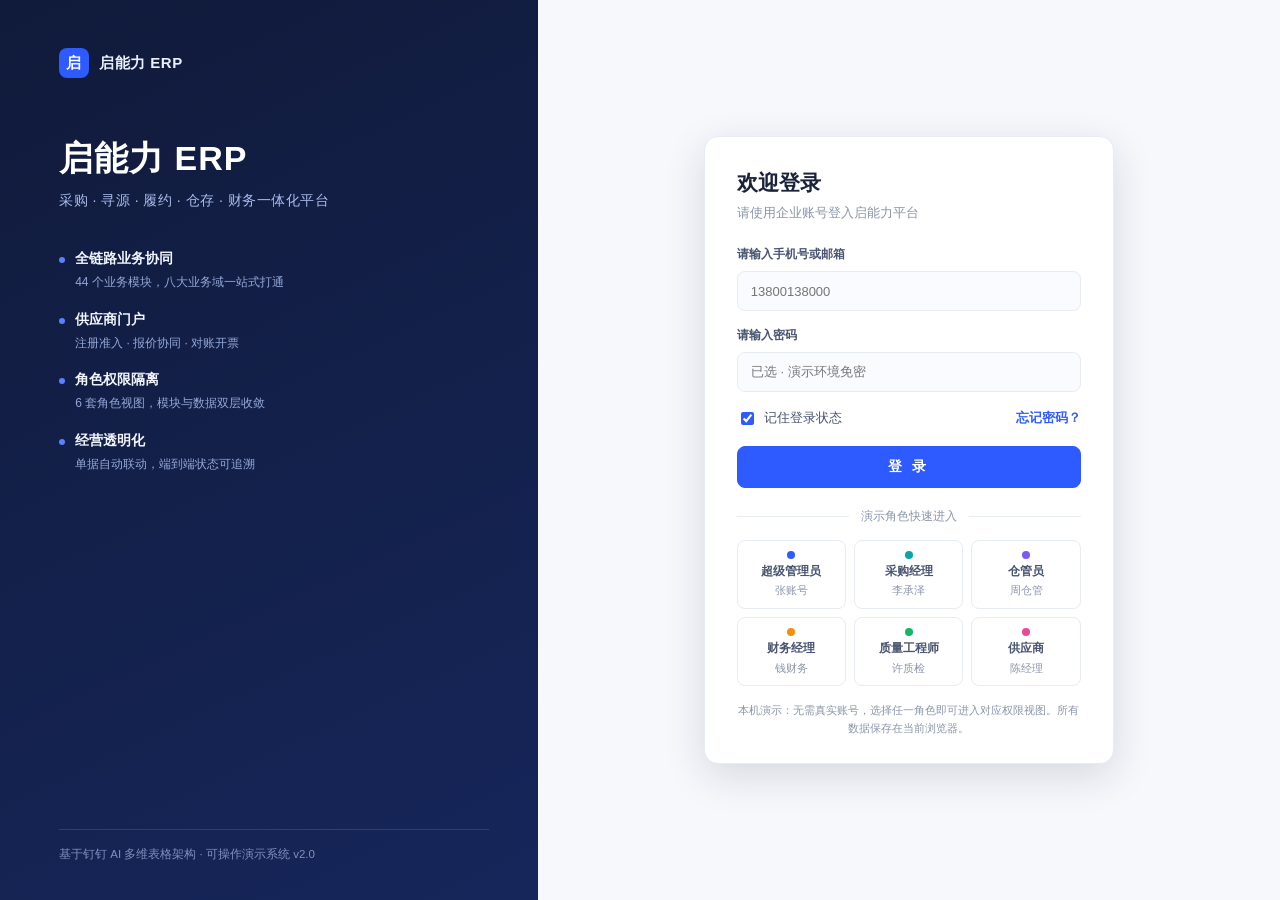
==== commit 91853286: "重做角色功能隔离：44x6 模块能力矩阵 + 系统功能白名单 + 路由/导出/详情/职责分离门禁；新增我的权限页；CSS 全面简化重构" ====
--- a/index.html
+++ b/index.html
@@ -1,11 +1,646 @@
 <!DOCTYPE html>
+<!-- 自包含构建产物：由 build_standalone.py 从 index.template.html + 5 个源文件生成，请勿手工编辑 -->
 <html lang="zh-CN">
 <head>
 <meta charset="UTF-8">
 <meta name="viewport" content="width=device-width, initial-scale=1.0">
 <meta name="description" content="启能力 ERP 系统 · 全链路协同中枢 —— 可操作的采购寻源履约仓存财务一体化系统">
 <title>启能力 ERP · 全链路协同中枢</title>
-<link rel="stylesheet" href="styles.css">
+<style id="inline-styles">
+/* ============================================================
+   启能力 ERP · 全链路协同中枢 —— 浅色企业级 SaaS 控制台
+   更轻、更克制：深蓝只作品牌锚点，内容区纯白 + 细边框
+   纯静态 / 零外部依赖 / 无字体·CDN·图片 / 仅内联 SVG 与 CSS 图形
+   ============================================================ */
+
+:root{
+  --brand:#2E5BFF; --brand-d:#1E40E8; --brand-l:#EAF0FF;
+  --brand-soft:#F4F7FF; --brand-line:#DBE4FF;
+  --navy:#101A3A; --navy-2:#16234D;
+  --bg:#F7F8FC; --surface:#FFFFFF; --surface-2:#FAFBFE;
+  --line:#E7EBF2; --line-2:#EFF2F8;
+  --ink:#1B233A; --ink-2:#495471; --muted:#8A94AA; --muted-2:#AEB6C8;
+  --ok:#12B76A; --ok-bg:#E8F8F0; --ok-ink:#087443;
+  --warn:#F79009; --warn-bg:#FFF5E6; --warn-ink:#9A5B00;
+  --danger:#F04438; --danger-bg:#FEF0EF; --danger-ink:#C43227;
+  --info:#0BA5A5; --info-bg:#E6F7F7; --info-ink:#077F7F;
+  --purple:#7A5AF8; --purple-bg:#F1EDFF; --purple-ink:#5B3FD1;
+  --radius:10px; --radius-s:8px;
+  --shadow:0 1px 2px rgba(16,26,58,.04);
+  --shadow-lg:0 12px 40px rgba(16,26,58,.14);
+  --font:-apple-system,BlinkMacSystemFont,"Segoe UI","PingFang SC","Microsoft YaHei","Hiragino Sans GB",sans-serif;
+}
+
+*{box-sizing:border-box}
+html,body{height:100%}
+body{margin:0;font-family:var(--font);background:var(--bg);color:var(--ink);
+  font-size:13px;line-height:1.55;-webkit-font-smoothing:antialiased}
+a{color:var(--brand);text-decoration:none}
+button,input,select,textarea{font-family:inherit;font-size:inherit;color:inherit}
+button{cursor:pointer}
+.hidden{display:none !important}
+::-webkit-scrollbar{width:6px;height:6px}
+::-webkit-scrollbar-thumb{background:#D5DBE8;border-radius:6px}
+::-webkit-scrollbar-track{background:transparent}
+.content,.sb-scroll,.drawer-body,.gs-results,.role-menu{scrollbar-width:thin;scrollbar-color:#D5DBE8 transparent}
+
+/* ---------------- 通用工具 ---------------- */
+.muted{color:var(--muted)}
+.small{font-size:12px}
+.strong{font-weight:700}
+.nowrap{white-space:nowrap}
+.right{text-align:right}
+.center{text-align:center}
+.mono{font-family:ui-monospace,SFMono-Regular,Consolas,monospace;font-size:12px;letter-spacing:.2px}
+.dot{width:7px;height:7px;border-radius:50%;display:inline-block;background:var(--muted-2);flex:none}
+.dot-green{background:#22C55E;box-shadow:0 0 0 3px rgba(34,197,94,.14)}
+.tag{display:inline-block;padding:1px 7px;border:1px solid var(--line);border-radius:5px;
+  font-size:11px;color:var(--muted);background:var(--surface-2);white-space:nowrap;line-height:1.6}
+
+/* ---------------- 按钮 ---------------- */
+.btn{display:inline-flex;align-items:center;justify-content:center;gap:7px;
+  border:1px solid var(--line);background:var(--surface);color:var(--ink-2);
+  padding:8px 14px;border-radius:var(--radius-s);font-weight:600;font-size:13px;
+  white-space:nowrap;transition:background .15s,border-color .15s,color .15s,transform .12s,box-shadow .15s}
+.btn:hover{border-color:#C7D0E6;background:var(--surface-2)}
+.btn:focus-visible{outline:none;box-shadow:0 0 0 3px rgba(46,91,255,.18)}
+.btn:active{transform:scale(.98)}
+.btn-primary{background:var(--brand);border-color:var(--brand);color:#fff}
+.btn-primary:hover{background:var(--brand-d);border-color:var(--brand-d)}
+.btn-soft{background:var(--brand-l);border-color:transparent;color:var(--brand-d)}
+.btn-soft:hover{background:#DDE7FF;color:var(--brand-d)}
+.btn-ghost{background:transparent;border-color:transparent;color:var(--ink-2)}
+.btn-ghost:hover{background:var(--brand-l);color:var(--brand-d)}
+.btn-danger{background:#fff;border-color:#F3CDC9;color:var(--danger)}
+.btn-danger:hover{background:var(--danger-bg);border-color:#EBA9A3}
+.btn-sm{padding:5px 10px;font-size:12px;border-radius:6px}
+.btn[disabled]{opacity:.45;cursor:not-allowed;transform:none}
+.icon-btn{width:34px;height:34px;display:inline-flex;align-items:center;justify-content:center;
+  border:none;background:transparent;border-radius:8px;color:var(--ink-2);position:relative;
+  padding:0;transition:background .15s,color .15s}
+.icon-btn:hover{background:var(--brand-l);color:var(--brand-d)}
+.icon-btn:focus-visible{outline:none;box-shadow:0 0 0 3px rgba(46,91,255,.18)}
+
+/* 状态 pill —— 低饱和语义色，文字深色可读 */
+.pill{display:inline-flex;align-items:center;gap:5px;padding:2px 9px;border-radius:20px;
+  font-size:12px;font-weight:600;white-space:nowrap;line-height:1.7;border:1px solid transparent}
+.pill::before{content:"";width:5px;height:5px;border-radius:50%;background:currentColor;opacity:.85}
+.pill-plain::before{display:none}
+.pill-draft{background:#EEF1F7;color:#5B6784;border-color:#E2E7F0}
+.pill-running{background:var(--warn-bg);color:var(--warn-ink);border-color:#F6E2BE}
+.pill-done{background:var(--ok-bg);color:var(--ok-ink);border-color:#C6EBD7}
+.pill-reject{background:var(--danger-bg);color:var(--danger-ink);border-color:#F6D2CE}
+.pill-info{background:var(--info-bg);color:var(--info-ink);border-color:#C8E9E9}
+.pill-brand{background:var(--brand-l);color:var(--brand-d);border-color:var(--brand-line)}
+.pill-purple{background:var(--purple-bg);color:var(--purple-ink);border-color:#E0D6FF}
+
+/* ---------------- 登录 ---------------- */
+.login-view{display:flex;height:100vh;min-height:620px;background:#fff}
+.login-brand{width:42%;min-width:360px;background:linear-gradient(155deg,#101A3A,#16265A);
+  color:#fff;position:relative;overflow:hidden;flex:none}
+.login-brand-inner{position:relative;z-index:2;padding:48px 9% 36px 11%;height:100%;
+  display:flex;flex-direction:column}
+.login-logo{display:flex;align-items:center;gap:10px;font-weight:700;font-size:15px;letter-spacing:.5px;color:#EAF0FF}
+.logo-mark{width:30px;height:30px;border-radius:8px;background:var(--brand);
+  display:inline-flex;align-items:center;justify-content:center;color:#fff;
+  font-weight:800;font-size:15px;flex:none}
+.login-brand h1{font-size:34px;line-height:1.22;margin:14% 0 10px;font-weight:800;letter-spacing:1px;color:#fff}
+.login-slogan{color:#A9BCEC;font-size:14px;margin:0 0 38px;letter-spacing:.5px}
+.login-points{list-style:none;padding:0;margin:0;display:grid;gap:18px}
+.login-points li{display:flex;flex-direction:column;gap:3px;padding-left:16px;position:relative}
+.login-points li::before{content:"";position:absolute;left:0;top:8px;width:6px;height:6px;
+  border-radius:50%;background:#5B81FF}
+.login-points b{font-size:13.5px;font-weight:650;color:#F2F5FF}
+.login-points span{font-size:12px;color:#94A8D8}
+.login-brand-foot{margin-top:auto;font-size:11.5px;color:#7E90BE;
+  border-top:1px solid rgba(255,255,255,.12);padding-top:16px}
+.login-panel{flex:1;display:flex;align-items:center;justify-content:center;background:var(--bg);padding:36px}
+.login-card{width:min(410px,100%);background:#fff;border:1px solid var(--line);
+  border-radius:14px;padding:30px 32px 26px;box-shadow:var(--shadow-lg)}
+.login-card h2{font-size:21px;margin:0 0 5px;font-weight:750;color:var(--ink)}
+.login-sub{color:var(--muted);font-size:12.5px;margin:0 0 22px}
+.login-label{display:block;font-size:12px;color:var(--ink-2);font-weight:600;margin:0 0 7px}
+.login-input{width:100%;height:40px;border:1px solid var(--line);background:var(--surface-2);
+  border-radius:8px;padding:0 13px;outline:none;margin-bottom:15px;transition:.15s;font-size:13px}
+.login-input:focus{border-color:var(--brand);box-shadow:0 0 0 3px rgba(46,91,255,.1);background:#fff}
+.login-row{display:flex;justify-content:space-between;align-items:center;margin:2px 0 18px;font-size:12.5px}
+.login-check{display:flex;align-items:center;gap:7px;color:var(--ink-2);cursor:pointer}
+.login-check input{accent-color:var(--brand)}
+.login-link{color:var(--brand);font-weight:600}
+.btn-login{width:100%;height:42px;font-size:14px;letter-spacing:3px}
+.login-divider{display:flex;align-items:center;gap:12px;color:var(--muted);font-size:11.5px;margin:20px 0 14px}
+.login-divider::before,.login-divider::after{content:"";flex:1;height:1px;background:var(--line)}
+.login-roles{display:grid;grid-template-columns:repeat(3,1fr);gap:8px}
+.role-quick{border:1px solid var(--line);background:#fff;border-radius:8px;padding:10px 4px;
+  font-size:12px;font-weight:600;color:var(--ink-2);transition:.15s;
+  display:flex;flex-direction:column;align-items:center;gap:5px;line-height:1.3}
+.role-quick:hover{border-color:var(--brand);background:var(--brand-soft);color:var(--brand-d);transform:translateY(-2px)}
+.role-quick:focus-visible{outline:none;box-shadow:0 0 0 3px rgba(46,91,255,.18)}
+.role-quick:active{transform:scale(.98)}
+.role-quick i{width:8px;height:8px;border-radius:50%;display:block}
+.role-quick small{font-size:10.5px;color:var(--muted);font-weight:500}
+.login-note{font-size:11px;color:var(--muted);line-height:1.6;margin:16px 0 0;text-align:center}
+
+/* ---------------- 主框架 · 侧栏 ---------------- */
+.app-view{display:flex;height:100vh;overflow:hidden}
+.sidebar{width:228px;flex:none;background:var(--navy);color:#fff;
+  display:flex;flex-direction:column;transition:width .2s;z-index:30}
+.sidebar.collapsed{width:62px}
+.sb-brand{height:62px;flex:none;display:flex;align-items:center;gap:11px;padding:0 16px;
+  border-bottom:1px solid rgba(255,255,255,.08)}
+.sb-logo{flex:none}
+.sb-brand-text{display:flex;flex-direction:column;min-width:0;line-height:1.35}
+.sb-brand-text b{font-size:14px;white-space:nowrap;overflow:hidden;text-overflow:ellipsis;color:#fff}
+.sb-brand-text span{font-size:10.5px;color:#8FA3D6;white-space:nowrap;overflow:hidden;text-overflow:ellipsis}
+/* 折叠态：只留图标 */
+.sidebar.collapsed .sb-brand{justify-content:center;padding:0}
+.sidebar.collapsed .sb-brand-text,
+.sidebar.collapsed .sb-group-label,
+.sidebar.collapsed .sb-label,
+.sidebar.collapsed .sb-count,
+.sidebar.collapsed .sb-mode,
+.sidebar.collapsed .sb-logout{display:none}
+.sidebar.collapsed .sb-item{justify-content:center;padding:9px 0}
+.sidebar.collapsed .sb-scroll{padding:12px 8px 20px}
+.sidebar.collapsed .sb-foot{padding:12px 0}
+.sb-scroll{flex:1;overflow-y:auto;padding:12px 10px 20px}
+.sb-group-label{font-size:10px;letter-spacing:1.3px;color:#6F82B4;padding:14px 12px 7px;font-weight:600}
+.sb-item{display:flex;align-items:center;gap:11px;width:100%;padding:9px 12px;margin:3px 0;
+  border:none;background:transparent;color:#B9C6E8;border-radius:8px;font-size:13px;
+  text-align:left;transition:background .15s,color .15s;position:relative}
+.sb-item:hover{background:rgba(255,255,255,.07);color:#fff}
+.sb-item.active{background:rgba(255,255,255,.07);color:#fff;font-weight:650}
+.sb-item.active::before{content:"";position:absolute;left:0;top:8px;bottom:8px;width:3px;
+  border-radius:0 3px 3px 0;background:var(--brand)}
+.sb-ico{width:20px;height:20px;flex:none;display:inline-flex;align-items:center;justify-content:center;opacity:.92}
+.sb-ico svg{width:18px;height:18px}
+/* 关键：只有 .sb-label 占满剩余空间，图标与计数徽标固定宽度 */
+.sb-label{flex:1;min-width:0;white-space:nowrap;overflow:hidden;text-overflow:ellipsis}
+.sb-count{flex:none;font-size:11px;background:rgba(255,255,255,.13);padding:0 6px;
+  border-radius:9px;color:#D9E2FA;line-height:18px}
+.sb-item.active .sb-count{background:rgba(46,91,255,.35);color:#fff}
+.sb-foot{flex:none;padding:14px 16px 16px;border-top:1px solid rgba(255,255,255,.08)}
+.sb-mode{display:flex;align-items:center;gap:8px;font-size:11px;color:#8FA3D6;margin-bottom:10px;white-space:nowrap}
+.sb-logout{width:100%;border:1px solid rgba(255,255,255,.16);background:rgba(255,255,255,.05);
+  color:#C2CEEA;border-radius:7px;padding:7px;font-size:12px;transition:.15s}
+.sb-logout:hover{background:rgba(255,255,255,.12);color:#fff}
+
+/* ---------------- 顶栏 ---------------- */
+.main-wrap{flex:1;min-width:0;display:flex;flex-direction:column}
+.topbar{height:60px;flex:none;background:#fff;border-bottom:1px solid var(--line);
+  display:flex;align-items:center;gap:14px;padding:0 22px;z-index:20}
+.sb-toggle::before{content:"";width:16px;height:12px;background:
+  linear-gradient(var(--ink-2),var(--ink-2)) 0 0/100% 2px no-repeat,
+  linear-gradient(var(--ink-2),var(--ink-2)) 0 5px/100% 2px no-repeat,
+  linear-gradient(var(--ink-2),var(--ink-2)) 0 10px/100% 2px no-repeat;opacity:.8}
+.crumb{flex:1;min-width:0;display:flex;align-items:center;gap:8px;font-size:13px;color:var(--muted);
+  white-space:nowrap;overflow:hidden}
+.crumb b{color:var(--ink);font-weight:650}
+.crumb .sep{color:var(--muted-2)}
+.top-actions{display:flex;align-items:center;gap:10px;position:relative}
+.global-search{position:relative;width:220px}
+.global-search input{width:100%;height:34px;border:1px solid var(--line);border-radius:8px;
+  background:var(--surface-2);padding:0 12px 0 33px;outline:none;font-size:12.5px;transition:.16s}
+.global-search input:focus{background:#fff;border-color:var(--brand);box-shadow:0 0 0 3px rgba(46,91,255,.09);width:250px}
+.gs-icon{position:absolute;left:11px;top:9px;width:16px;height:16px;pointer-events:none;background:
+  radial-gradient(circle at 42% 42%,transparent 5px,var(--muted) 5px,var(--muted) 6.4px,transparent 6.6px)}
+.gs-icon::after{content:"";position:absolute;width:7px;height:2px;background:var(--muted);
+  transform:rotate(45deg);right:0;bottom:1px;border-radius:2px}
+.gs-results{position:absolute;top:42px;right:0;width:340px;max-height:380px;overflow:auto;
+  background:#fff;border:1px solid var(--line);border-radius:10px;box-shadow:var(--shadow-lg);z-index:60;padding:6px}
+.gs-item{display:flex;align-items:center;gap:10px;padding:8px 10px;border-radius:7px;cursor:pointer}
+.gs-item:hover{background:var(--brand-soft)}
+.gs-item .gs-main{flex:1;min-width:0}
+.gs-item b{display:block;font-size:12.5px;color:var(--ink);font-weight:600;white-space:nowrap;overflow:hidden;text-overflow:ellipsis}
+.gs-item small{font-size:11px;color:var(--muted)}
+.top-link{border:1px solid var(--line);padding:7px 12px;border-radius:8px;font-size:12.5px;
+  color:var(--ink-2);font-weight:600;white-space:nowrap;transition:.15s}
+.top-link:hover{border-color:var(--brand);color:var(--brand-d);background:var(--brand-soft)}
+.bell-btn{position:relative}
+.bell-svg{width:18px;height:18px;display:block;background:var(--ink-2);
+  clip-path:polygon(42% 6%,58% 6%,62% 14%,80% 30%,88% 42%,88% 72%,80% 78%,20% 78%,12% 72%,12% 42%,20% 30%,38% 14%);opacity:.7}
+.badge{position:absolute;top:2px;right:1px;background:var(--danger);color:#fff;font-size:10px;
+  font-style:normal;font-weight:700;min-width:16px;height:16px;border-radius:9px;
+  display:flex;align-items:center;justify-content:center;padding:0 4px;border:2px solid #fff}
+.role-chip{display:flex;align-items:center;gap:9px;border:1px solid var(--line);background:#fff;
+  border-radius:24px;padding:4px 10px 4px 4px;transition:border-color .15s,box-shadow .15s}
+.role-chip:hover{border-color:var(--brand);box-shadow:0 2px 10px rgba(46,91,255,.1)}
+.avatar{width:28px;height:28px;border-radius:50%;display:flex;align-items:center;justify-content:center;
+  color:#fff;font-size:12px;font-weight:700;flex:none}
+.role-chip-text{display:flex;flex-direction:column;line-height:1.25;text-align:left}
+.role-chip-text b{font-size:12px;color:var(--ink);font-weight:650}
+.role-chip-text i{font-size:10.5px;color:var(--muted);font-style:normal}
+.caret{width:0;height:0;border-left:4px solid transparent;border-right:4px solid transparent;
+  border-top:5px solid var(--muted);margin-left:2px}
+.role-menu{position:absolute;top:50px;right:0;width:268px;background:#fff;border:1px solid var(--line);
+  border-radius:12px;box-shadow:var(--shadow-lg);padding:6px;z-index:60;max-height:70vh;overflow:auto}
+.role-menu-head{font-size:11px;color:var(--muted);padding:8px 10px 6px;letter-spacing:.5px}
+.role-menu-item{display:flex;align-items:center;gap:10px;padding:8px 10px;border-radius:8px;
+  cursor:pointer;width:100%;border:none;background:none;text-align:left}
+.role-menu-item:hover{background:var(--brand-soft)}
+.role-menu-item.active{background:var(--brand-l)}
+.role-menu-item .rm-info{flex:1;min-width:0}
+.role-menu-item b{display:block;font-size:12.5px;color:var(--ink)}
+.role-menu-item small{font-size:11px;color:var(--muted)}
+.content{flex:1;overflow-y:auto;padding:22px 24px 48px;scroll-behavior:smooth;background:var(--bg)}
+/* 页面内容淡入 */
+.content > *{animation:pageIn .2s ease-out both}
+
+/* ---------------- 页面通用 ---------------- */
+.page-head{display:flex;align-items:flex-start;justify-content:space-between;gap:16px;margin-bottom:18px;flex-wrap:wrap}
+.page-head h2{font-size:20px;margin:0 0 4px;font-weight:750;letter-spacing:.2px;color:var(--ink)}
+.page-head p{margin:0;color:var(--muted);font-size:12.5px}
+.page-head .head-actions{display:flex;gap:8px;flex-wrap:wrap}
+.card{background:var(--surface);border:1px solid var(--line);border-radius:var(--radius);
+  box-shadow:var(--shadow);transition:box-shadow .16s,border-color .16s}
+.card:hover{box-shadow:0 2px 10px rgba(16,26,58,.06)}
+.card-pad{padding:18px 20px}
+.card-title{display:flex;align-items:center;justify-content:space-between;gap:10px;margin:0 0 15px}
+.card-title h3{font-size:14px;font-weight:700;margin:0;color:var(--ink)}
+.card-title .sub{font-size:12px;color:var(--muted);font-weight:400}
+.section-gap{margin-top:20px}
+.grid{display:grid;gap:16px}
+.grid-2{grid-template-columns:repeat(2,minmax(0,1fr))}
+.grid-3{grid-template-columns:repeat(3,minmax(0,1fr))}
+.grid-4{grid-template-columns:repeat(4,minmax(0,1fr))}
+
+/* 权限/范围提示条 —— 浅色底 + 细边框 + 深色文字 */
+.scope-bar{display:flex;align-items:center;gap:10px;background:var(--brand-soft);
+  border:1px solid var(--brand-line);border-radius:var(--radius);padding:10px 14px;
+  font-size:12.5px;margin-bottom:18px;color:var(--ink-2);flex-wrap:wrap}
+.scope-bar b{font-weight:650;color:var(--ink)}
+.scope-bar .scope-spacer{flex:1}
+.scope-bar .scope-pill{background:#fff;border:1px solid var(--brand-line);color:var(--brand-d);
+  padding:2px 9px;border-radius:20px;font-size:11px;font-weight:600;white-space:nowrap}
+
+/* 新增：权限相关浅色组件 */
+.deny-box{background:#FFF8F7;border:1px solid #F3D6D2;border-left:3px solid var(--danger);
+  border-radius:var(--radius);padding:16px 18px;color:var(--ink);font-size:13px;line-height:1.6}
+.deny-box b{color:var(--danger-ink)}
+.perm-summary{display:flex;align-items:stretch;gap:0;flex-wrap:wrap;background:var(--brand-soft);
+  border:1px solid var(--brand-line);border-radius:var(--radius);padding:14px 18px;
+  color:var(--ink-2);font-size:12.5px;margin-bottom:16px}
+.perm-summary>div{display:flex;flex-direction:column;justify-content:center;gap:3px;
+  min-width:104px;padding:2px 18px;border-right:1px solid var(--brand-line)}
+.perm-summary>div:first-child{min-width:168px;padding-left:0}
+.perm-summary>div:last-child{border-right:none;padding-right:0}
+.perm-summary b{color:var(--ink);font-weight:650;font-size:16px;line-height:1.25;white-space:nowrap}
+.perm-summary>div:first-child b{font-size:14px}
+.perm-summary span{color:var(--muted);font-size:11.5px;white-space:nowrap}
+@media(max-width:900px){
+  .perm-summary>div{min-width:88px;padding:2px 10px}
+  .perm-summary>div:first-child{min-width:130px}
+}
+.perm-row{display:flex;align-items:center;gap:12px;flex-wrap:wrap;padding:10px 2px;
+  border-bottom:1px solid var(--line-2);font-size:12.5px;color:var(--ink-2)}
+.perm-row:last-child{border-bottom:none}
+.cap-chip{display:inline-flex;align-items:center;gap:5px;padding:3px 9px;border-radius:6px;
+  font-size:11.5px;font-weight:600;border:1px solid var(--line);background:var(--surface-2);color:var(--ink-2)}
+.cap-chip.on{background:var(--ok-bg);border-color:#BFE9D2;color:var(--ok-ink)}
+.cap-chip.off{background:var(--surface-2);border-color:var(--line);color:var(--muted)}
+.role-switch-banner{display:flex;align-items:center;gap:10px;flex-wrap:wrap;background:var(--brand-soft);
+  border:1px solid var(--brand-line);border-radius:var(--radius);padding:11px 14px;
+  font-size:12.5px;color:var(--ink-2);margin-bottom:16px}
+.role-switch-banner b{color:var(--ink);font-weight:650}
+.mode-note{font-size:11.5px;color:var(--muted);line-height:1.6;font-weight:400}
+.perm-legend{display:flex;flex-wrap:wrap;gap:14px;font-size:11.5px;color:var(--ink-2);margin:10px 0}
+.perm-legend i{width:10px;height:10px;border-radius:3px;display:inline-block;margin-right:5px;border:1px solid var(--line)}
+.scope-card{background:var(--surface);border:1px solid var(--line);border-radius:var(--radius);
+  padding:16px 18px;color:var(--ink)}
+.scope-card h4{margin:0 0 8px;font-size:14px;font-weight:650}
+.scope-card p{margin:0;font-size:12.5px;color:var(--ink-2);line-height:1.6}
+
+/* 工作台链路条 —— 浅色信息条，深色文字 */
+.flow-hero{background:var(--brand-soft);border:1px solid var(--brand-line);
+  border-radius:var(--radius);padding:16px 20px;margin-bottom:18px}
+.flow-hero h3{font-size:15px;margin:0 0 5px;font-weight:650;color:var(--ink)}
+.flow-hero p{font-size:12px;color:var(--ink-2);margin:0 0 14px;line-height:1.6}
+.steps{display:flex;gap:12px;flex-wrap:wrap}
+.step{flex:1;min-width:96px;position:relative;background:#fff;border:1px solid var(--brand-line);
+  border-radius:8px;padding:9px 10px;font-size:11.5px;color:var(--ink);cursor:pointer;
+  transition:.15s;text-align:left;line-height:1.4}
+.step:not(:last-child)::after{content:"";position:absolute;right:-12px;top:50%;width:12px;height:1px;background:var(--brand-line)}
+.step:hover{border-color:var(--brand);transform:translateY(-2px);box-shadow:0 4px 12px rgba(46,91,255,.1)}
+.step:active{transform:scale(.98)}
+.step b{display:block;font-size:10px;color:var(--muted);font-weight:600;margin-bottom:2px}
+.step.active{background:var(--brand-l);border-color:var(--brand);color:var(--brand-d)}
+.step.active b{color:var(--brand-d)}
+
+/* KPI —— 大数字 + 轻标签 + 顶部细色条 */
+.kpi{background:#fff;border:1px solid var(--line);border-radius:var(--radius);padding:16px 18px;
+  position:relative;overflow:hidden;transition:transform .16s,box-shadow .16s,border-color .16s}
+.kpi:hover{transform:translateY(-2px);box-shadow:0 8px 22px rgba(16,26,58,.07);border-color:#D8E0EF}
+.kpi::before{content:"";position:absolute;left:0;top:0;right:0;height:3px;background:var(--brand)}
+.kpi.ok::before{background:var(--ok)} .kpi.warn::before{background:var(--warn)}
+.kpi.danger::before{background:var(--danger)} .kpi.purple::before{background:var(--purple)}
+.kpi-label{font-size:12px;color:var(--muted);display:flex;align-items:center;gap:6px}
+.kpi-value{font-size:26px;font-weight:750;letter-spacing:-.5px;margin:6px 0 3px;line-height:1.2;color:var(--ink)}
+.kpi-foot{font-size:11.5px;color:var(--muted)}
+.kpi-foot .up{color:var(--ok);font-weight:600} .kpi-foot .down{color:var(--danger);font-weight:600}
+
+/* ---------------- 表格 ---------------- */
+.table-wrap{overflow-x:auto;border:1px solid var(--line);border-radius:var(--radius);background:#fff}
+table.data-table{width:100%;border-collapse:collapse;font-size:12.8px;min-width:720px}
+.data-table th{background:var(--surface-2);color:var(--ink-2);font-weight:650;text-align:left;
+  padding:11px 14px;border-bottom:1px solid var(--line);white-space:nowrap;position:sticky;top:0;z-index:2;height:42px}
+.data-table td{padding:11px 14px;border-bottom:1px solid var(--line-2);vertical-align:middle;
+  color:var(--ink-2);height:44px}
+.data-table tbody tr{transition:background .12s}
+.data-table tbody tr:hover{background:var(--brand-soft);cursor:pointer}
+.data-table tbody tr:last-child td{border-bottom:none}
+.data-table td .cell-main{color:var(--ink);font-weight:600;display:block;max-width:280px;
+  white-space:nowrap;overflow:hidden;text-overflow:ellipsis}
+.data-table td .cell-sub{color:var(--muted);font-size:11px;display:block}
+.row-actions{display:flex;gap:2px;justify-content:flex-end}
+.link-btn{border:none;background:none;color:var(--brand-d);font-size:12px;font-weight:500;
+  padding:3px 6px;border-radius:5px;transition:background .15s,color .15s}
+.link-btn:hover{background:var(--brand-l);color:var(--brand-d)}
+.link-btn:focus-visible{outline:none;box-shadow:0 0 0 3px rgba(46,91,255,.18)}
+.link-btn.danger{color:var(--danger)} .link-btn.danger:hover{background:var(--danger-bg)}
+.link-btn.gray{color:var(--muted)} .link-btn.gray:hover{background:#EEF1F7;color:var(--ink-2)}
+.mini-bar{height:5px;border-radius:4px;background:#EDF0F7;overflow:hidden;width:80px;display:inline-block;vertical-align:middle}
+.mini-bar i{display:block;height:100%;background:var(--brand);border-radius:4px}
+
+/* ---------------- 工具条 / 筛选 / Tab ---------------- */
+.toolbar{display:flex;align-items:center;gap:9px;flex-wrap:wrap;margin-bottom:14px}
+.toolbar .search-box{position:relative;flex:1;min-width:180px;max-width:300px}
+.toolbar .search-box input{width:100%;height:36px;border:1px solid var(--line);border-radius:8px;
+  padding:0 11px;outline:none;background:#fff;font-size:12.5px;transition:.15s}
+.toolbar .search-box input:focus{border-color:var(--brand);box-shadow:0 0 0 3px rgba(46,91,255,.09)}
+.filter-select{height:36px;border:1px solid var(--line);border-radius:8px;background:#fff;
+  padding:0 9px;font-size:12.5px;outline:none;color:var(--ink-2)}
+.filter-select:focus{border-color:var(--brand)}
+.chip-filters{display:flex;gap:6px;flex-wrap:wrap}
+.chip{border:1px solid var(--line);background:#fff;border-radius:20px;padding:5px 12px;
+  font-size:12px;color:var(--ink-2);transition:.15s}
+.chip:hover{border-color:var(--brand);color:var(--brand-d)}
+.chip.active{background:var(--brand);border-color:var(--brand);color:#fff;font-weight:600}
+.pager{display:flex;align-items:center;justify-content:space-between;gap:12px;margin-top:14px;font-size:12px;color:var(--muted)}
+.pager .pg-btns{display:flex;gap:5px}
+.tabs-primary{display:flex;gap:4px;border-bottom:1px solid var(--line);margin-bottom:16px;overflow-x:auto}
+.tabs-primary button{border:none;background:none;padding:10px 16px;font-size:13.5px;color:var(--ink-2);
+  font-weight:600;border-bottom:2px solid transparent;white-space:nowrap;transition:.15s}
+.tabs-primary button:hover{color:var(--brand)}
+.tabs-primary button.active{color:var(--brand-d);border-bottom-color:var(--brand)}
+.tabs-secondary{display:flex;gap:7px;flex-wrap:wrap;margin-bottom:16px}
+.tabs-secondary button{border:1px solid var(--line);background:#fff;border-radius:20px;
+  padding:6px 14px;font-size:12.5px;color:var(--ink-2);transition:.15s}
+.tabs-secondary button:hover{border-color:var(--brand);color:var(--brand-d)}
+.tabs-secondary button.active{background:var(--brand);border-color:var(--brand);color:#fff;font-weight:600}
+.tab-count,.tabs-secondary .tab-count{opacity:.7;font-size:11px;margin-left:4px}
+
+/* ---------------- 模块卡片 ---------------- */
+.module-card{background:#fff;border:1px solid var(--line);border-radius:var(--radius);padding:16px 17px;
+  cursor:pointer;transition:transform .16s,box-shadow .16s,border-color .16s;position:relative;overflow:hidden}
+.module-card:hover{border-color:var(--brand);transform:translateY(-2px);box-shadow:0 8px 22px rgba(46,91,255,.1)}
+.module-card .mc-top{display:flex;align-items:center;gap:10px;margin-bottom:10px}
+.module-icon{width:34px;height:34px;border-radius:9px;background:var(--brand-l);color:var(--brand-d);
+  display:flex;align-items:center;justify-content:center;font-size:13px;font-weight:750;flex:none}
+.module-card h4{margin:0;font-size:14px;font-weight:700;flex:1;color:var(--ink)}
+.module-card .mc-desc{font-size:11.5px;color:var(--muted);line-height:1.55;min-height:34px}
+.mc-meta{display:flex;gap:6px;flex-wrap:wrap;margin-top:11px;padding-top:11px;border-top:1px solid var(--line-2)}
+.mc-count{margin-left:auto;font-size:11px;color:var(--muted)}
+
+/* ---------------- 抽屉 ---------------- */
+.drawer-overlay{position:fixed;inset:0;background:rgba(13,21,45,.4);z-index:80;animation:fadeIn .16s}
+.drawer{position:fixed;right:0;top:0;bottom:0;width:min(520px,94vw);background:#fff;z-index:90;
+  display:flex;flex-direction:column;box-shadow:-12px 0 40px rgba(13,21,45,.16);animation:slideIn .2s ease-out}
+.drawer.wide{width:min(880px,96vw)}
+@keyframes fadeIn{from{opacity:0}to{opacity:1}}
+@keyframes slideIn{from{transform:translateX(24px);opacity:.6}to{transform:translateX(0);opacity:1}}
+.drawer-head{flex:none;display:flex;align-items:center;justify-content:space-between;gap:14px;
+  padding:15px 22px;border-bottom:1px solid var(--line);background:#fff}
+.drawer-head h3{font-size:16px;margin:0;font-weight:720;color:var(--ink)}
+.drawer-head p{font-size:12px;color:var(--muted);margin:3px 0 0}
+.drawer-body{flex:1;overflow-y:auto;padding:20px 22px 28px}
+.drawer-foot{flex:none;display:flex;align-items:center;justify-content:space-between;gap:10px;
+  padding:12px 22px;border-top:1px solid var(--line);background:var(--surface-2);flex-wrap:wrap}
+.drawer-foot .foot-left{font-size:12px;color:var(--muted)}
+.drawer-foot .foot-right{display:flex;gap:8px;flex-wrap:wrap}
+
+/* ---------------- 表单 ---------------- */
+.form-layout{display:grid;grid-template-columns:minmax(0,1fr) 236px;gap:22px}
+@media(max-width:900px){.form-layout{grid-template-columns:1fr}.form-guide{order:2}}
+.form-main{min-width:0}
+.form-section{margin-bottom:22px}
+.form-section h4{font-size:13.5px;margin:0 0 12px;padding-bottom:8px;border-bottom:1px solid var(--line);
+  display:flex;align-items:center;gap:8px;font-weight:650;color:var(--ink)}
+.form-section h4 span{font-size:11px;color:var(--muted);font-weight:400}
+.form-grid{display:grid;grid-template-columns:repeat(2,minmax(0,1fr));gap:14px}
+.field{display:flex;flex-direction:column;gap:5px;min-width:0}
+.field.full{grid-column:1 / -1}
+.field label{font-size:12px;color:var(--ink-2);font-weight:600;display:flex;align-items:center;gap:6px;flex-wrap:wrap}
+.field label .req{color:var(--danger)}
+.ctrl{width:100%;min-height:38px;border:1px solid var(--line);border-radius:8px;background:#fff;
+  padding:8px 11px;outline:none;font-size:13px;color:var(--ink);
+  transition:border-color .15s,box-shadow .15s,background .15s}
+.field input.ctrl,.field select.ctrl{height:38px;padding:0 11px}
+textarea.ctrl{min-height:74px;resize:vertical;line-height:1.6}
+.field textarea.ctrl{min-height:76px}
+.ctrl:focus{border-color:var(--brand);box-shadow:0 0 0 3px rgba(46,91,255,.12);background:#fff}
+.field .hint{font-size:11px;color:var(--muted);line-height:1.45}
+.field .err{font-size:11px;color:var(--danger);line-height:1.4}
+.field.invalid .ctrl{border-color:var(--danger);background:#FFFAFA}
+.field.invalid .ctrl:focus{box-shadow:0 0 0 3px rgba(240,68,56,.12);border-color:var(--danger)}
+.input-affix{position:relative}
+.input-affix .prefix{position:absolute;left:11px;top:50%;transform:translateY(-50%);color:var(--muted);font-size:13px}
+.field .input-affix .ctrl{padding-left:26px}
+.multi-opts{display:flex;gap:6px;flex-wrap:wrap;min-height:38px;align-items:center}
+.multi-opt{border:1px solid var(--line);background:#fff;border-radius:6px;padding:5px 10px;
+  font-size:12px;color:var(--ink-2);transition:.15s}
+.multi-opt:hover{border-color:var(--brand)}
+.multi-opt.on{background:var(--brand-l);border-color:var(--brand);color:var(--brand-d);font-weight:600}
+.stars{display:flex;gap:3px;min-height:30px;align-items:center}
+.star{width:24px;height:24px;border:none;background:none;font-size:19px;color:#D7DDEB;
+  line-height:1;padding:0;transition:transform .12s}
+.star:hover{transform:scale(1.15)}
+.star.on{color:#F5A623}
+.range-row{display:flex;align-items:center;gap:10px;min-height:38px}
+.range-row input[type=range]{flex:1;accent-color:var(--brand)}
+.range-row b,.range-val{font-size:12px;color:var(--brand-d);min-width:36px;text-align:right;font-weight:650}
+.switch{display:inline-flex;align-items:center;gap:8px;cursor:pointer;font-size:12.5px;color:var(--ink-2);min-height:38px}
+.switch input{accent-color:var(--brand);width:16px;height:16px}
+.upload-zone{border:1.5px dashed #C9D3E8;border-radius:8px;padding:14px;text-align:center;
+  background:var(--surface-2);cursor:pointer;transition:.15s;font-size:12px;color:var(--muted)}
+.upload-zone:hover{border-color:var(--brand);background:var(--brand-soft);color:var(--brand-d)}
+.att-list{display:flex;flex-direction:column;gap:6px;margin-top:8px}
+.att-item{display:flex;align-items:center;gap:8px;background:#fff;border:1px solid var(--line);
+  border-radius:7px;padding:7px 10px;font-size:12px}
+.att-item .att-name{flex:1;min-width:0;white-space:nowrap;overflow:hidden;text-overflow:ellipsis;color:var(--ink)}
+.att-item .att-size{color:var(--muted);font-size:11px;flex:none}
+.form-guide{background:var(--brand-soft);border:1px solid var(--brand-line);border-radius:10px;
+  padding:15px 16px;height:fit-content}
+.form-guide h5{margin:0 0 10px;font-size:12.5px;color:var(--brand-d);display:flex;align-items:center;gap:6px}
+.form-guide ol{margin:0;padding-left:17px;font-size:11.5px;color:var(--ink-2);line-height:1.75}
+.form-guide .g-note{margin-top:12px;padding-top:11px;border-top:1px solid var(--brand-line);
+  font-size:11px;color:var(--muted);line-height:1.6}
+.form-guide .g-note b{color:var(--ink-2)}
+.ai-box{background:#F8F6FF;border:1px solid #E4DCFF;border-radius:8px;padding:11px 13px;margin-top:10px}
+.ai-box b{font-size:11.5px;color:var(--purple-ink);display:block;margin-bottom:4px}
+.ai-box p{margin:0;font-size:11.5px;color:#6B5F98;line-height:1.6}
+
+/* ---------------- 详情 ---------------- */
+.detail-head{display:flex;align-items:flex-start;justify-content:space-between;gap:14px;margin-bottom:16px}
+.detail-head .dh-title{font-size:18px;font-weight:720;color:var(--ink);margin:0 0 4px}
+.detail-head .dh-sub{font-size:12px;color:var(--muted)}
+.kv-grid{display:grid;grid-template-columns:repeat(2,minmax(0,1fr));gap:0 20px}
+.kv{display:flex;gap:10px;padding:10px 0;border-bottom:1px solid var(--line-2);font-size:12.5px;min-width:0}
+.kv .k{width:118px;flex:none;color:var(--muted)}
+.kv .v{flex:1;color:var(--ink);word-break:break-word;font-weight:550}
+.timeline{position:relative;padding-left:20px;margin:6px 0 0}
+.timeline::before{content:"";position:absolute;left:6px;top:6px;bottom:6px;width:2px;background:var(--line)}
+.tl-item{position:relative;padding:0 0 17px}
+.tl-item::before{content:"";position:absolute;left:-18px;top:5px;width:9px;height:9px;border-radius:50%;
+  background:#fff;border:2px solid var(--brand)}
+.tl-item.done::before{border-color:var(--ok)} .tl-item.reject::before{border-color:var(--danger)}
+.tl-item b{font-size:12.5px;color:var(--ink)}
+.tl-item .tl-meta{font-size:11px;color:var(--muted);margin-left:8px}
+.tl-item p{margin:3px 0 0;font-size:11.5px;color:var(--ink-2)}
+.source-box{background:var(--surface-2);border:1px solid var(--line);border-radius:8px;
+  padding:11px 13px;font-size:12px;color:var(--ink-2)}
+.source-box b{color:var(--brand-d)}
+
+/* ---------------- 看板 / 图表 ---------------- */
+.chart-grid{display:grid;grid-template-columns:repeat(2,minmax(0,1fr));gap:16px}
+.chart-box{background:#fff;border:1px solid var(--line);border-radius:var(--radius);padding:18px 20px;
+  transition:box-shadow .16s}
+.chart-box:hover{box-shadow:0 2px 10px rgba(16,26,58,.06)}
+.chart-box h4{margin:0 0 3px;font-size:14px;font-weight:700;color:var(--ink)}
+.chart-box p{margin:0 0 14px;font-size:11.5px;color:var(--muted)}
+.chart-box svg{width:100%;height:auto;display:block;overflow:visible}
+.legend{display:flex;flex-wrap:wrap;gap:12px;margin-top:12px;font-size:11.5px;color:var(--ink-2)}
+.legend i{width:9px;height:9px;border-radius:3px;display:inline-block;margin-right:5px}
+.funnel-row{display:flex;align-items:center;gap:10px;margin-bottom:10px;font-size:12px}
+.funnel-row .fl{width:96px;flex:none;color:var(--ink-2)}
+.funnel-row .fb{flex:1;height:20px;background:var(--surface-2);border-radius:5px;overflow:hidden}
+.funnel-row .fb i{display:block;height:100%;background:var(--brand);border-radius:5px}
+.funnel-row .fv{width:42px;text-align:right;font-weight:650;color:var(--ink)}
+
+/* ---------------- 指南 / 权限矩阵 ---------------- */
+.guide-step{display:flex;gap:16px;padding:16px 0;border-bottom:1px solid var(--line-2)}
+.guide-step:last-child{border-bottom:none}
+.guide-no{width:36px;height:36px;flex:none;border-radius:10px;background:var(--brand-l);color:var(--brand-d);
+  display:flex;align-items:center;justify-content:center;font-weight:750;font-size:14px}
+.guide-step h4{margin:0 0 5px;font-size:14px;color:var(--ink)}
+.guide-step p{margin:0 0 7px;font-size:12.5px;color:var(--ink-2);line-height:1.7}
+.guide-step .g-action{font-size:11.5px;color:var(--brand-d);background:var(--brand-soft);
+  padding:5px 10px;border-radius:6px;display:inline-block}
+.matrix td,.matrix th{font-size:11.5px;padding:8px 10px;text-align:center}
+.matrix th:first-child,.matrix td:first-child{text-align:left}
+.matrix .yes{color:var(--ok);font-weight:700} .matrix .no{color:var(--muted-2)}
+.link-list{display:grid;grid-template-columns:repeat(2,minmax(0,1fr));gap:9px}
+.link-item{display:flex;align-items:center;gap:10px;border:1px solid var(--line);border-radius:8px;
+  padding:10px 12px;background:#fff;transition:border-color .15s,background .15s;color:var(--ink)}
+.link-item:hover{border-color:var(--brand);background:var(--brand-soft)}
+.link-item .li-main{flex:1;min-width:0}
+.link-item b{display:block;font-size:12.5px;color:var(--ink);font-weight:600;white-space:nowrap;overflow:hidden;text-overflow:ellipsis}
+.link-item small{font-size:11px;color:var(--muted)}
+
+/* ---------------- 通知 ---------------- */
+.ntf-item{display:flex;gap:12px;padding:12px 14px;border:1px solid var(--line);border-radius:9px;
+  margin-bottom:9px;background:#fff;transition:box-shadow .15s,border-color .15s}
+.ntf-item.unread{border-left:3px solid var(--brand);background:var(--brand-soft)}
+.ntf-item:hover{box-shadow:0 2px 10px rgba(16,26,58,.06)}
+.ntf-dot{width:8px;height:8px;border-radius:50%;background:var(--muted-2);margin-top:6px;flex:none}
+.ntf-item.unread .ntf-dot{background:var(--brand)}
+.ntf-main{flex:1;min-width:0}
+.ntf-main b{display:block;font-size:13px;margin-bottom:3px;color:var(--ink);font-weight:650}
+.ntf-main p{margin:0;font-size:12px;color:var(--ink-2);line-height:1.6}
+.ntf-main small{font-size:11px;color:var(--muted)}
+
+/* ---------------- 全链路流程画布 ---------------- */
+.flow-canvas{display:flex;align-items:stretch;gap:8px;flex-wrap:wrap}
+.flow-node{flex:1;min-width:172px;background:#fff;border:1px solid var(--line);border-radius:10px;
+  padding:13px 13px 11px;transition:transform .16s,box-shadow .16s,border-color .16s;
+  cursor:pointer;position:relative;overflow:hidden}
+.flow-node::before{content:"";position:absolute;left:0;top:0;width:100%;height:3px;background:var(--brand)}
+.flow-node:hover{border-color:var(--brand);transform:translateY(-2px);box-shadow:0 8px 22px rgba(46,91,255,.1)}
+.flow-node.locked{opacity:.55;cursor:not-allowed;background:var(--surface-2)}
+.flow-node.locked::before{background:var(--muted-2)}
+.flow-node.locked:hover{transform:none;box-shadow:none;border-color:var(--line)}
+.fn-no{font-size:10.5px;color:var(--brand-d);font-weight:750;letter-spacing:1px;margin-bottom:4px}
+.fn-name{font-size:14px;font-weight:700;margin-bottom:2px;color:var(--ink)}
+.fn-domain{font-size:10.5px;color:var(--muted);margin-bottom:8px}
+.fn-desc{font-size:11px;color:var(--ink-2);line-height:1.55;min-height:34px}
+.fn-foot{display:flex;align-items:center;justify-content:space-between;margin-top:9px;
+  padding-top:8px;border-top:1px solid var(--line-2)}
+.flow-arrow{display:flex;align-items:center;color:var(--muted-2);flex:none}
+
+/* ---------------- 空态 / 提示 ---------------- */
+.empty{text-align:center;padding:44px 20px;color:var(--muted)}
+.empty .empty-icon{width:48px;height:48px;border-radius:14px;background:var(--surface-2);
+  border:1px solid var(--line);display:flex;align-items:center;justify-content:center;
+  margin:0 auto 12px;color:var(--muted-2)}
+.empty .empty-icon svg{width:22px;height:22px}
+.empty h4{margin:0 0 6px;font-size:14px;color:var(--ink-2);font-weight:650}
+.empty p{margin:0 0 14px;font-size:12.5px}
+.notice-box{background:#FFFBEF;border:1px solid #F6E4B9;border-radius:9px;padding:11px 14px;
+  font-size:12px;color:#7A5A12;line-height:1.65;margin-bottom:16px}
+.notice-box b{color:#6B4E08}
+
+/* ---------------- Toast ---------------- */
+.toast-wrap{position:fixed;top:16px;right:16px;z-index:120;display:flex;flex-direction:column;gap:8px}
+.toast{background:#fff;border:1px solid var(--line);border-left:3px solid var(--brand);
+  border-radius:9px;box-shadow:var(--shadow-lg);padding:11px 15px;min-width:220px;max-width:360px;
+  font-size:12.5px;color:var(--ink-2);animation:toastIn .2s ease-out;
+  transition:opacity .2s,transform .2s}
+.toast.ok{border-left-color:var(--ok)} .toast.error{border-left-color:var(--danger)}
+.toast.warn{border-left-color:var(--warn)}
+.toast b{display:block;margin-bottom:2px;font-size:13px;color:var(--ink)}
+.toast small{color:var(--muted);font-size:11.5px;line-height:1.5;display:block}
+@keyframes toastIn{from{transform:translateX(20px);opacity:0}to{transform:translateX(0);opacity:1}}
+
+/* ---------------- 动画 ---------------- */
+@keyframes pageIn{from{opacity:0;transform:translateY(8px)}to{opacity:1;transform:translateY(0)}}
+
+/* ---------------- 响应式 ---------------- */
+@media(max-width:1180px){
+  .grid-4{grid-template-columns:repeat(2,minmax(0,1fr))}
+  .grid-3{grid-template-columns:repeat(2,minmax(0,1fr))}
+  .chart-grid{grid-template-columns:1fr}
+  .global-search{width:180px}
+}
+@media(max-width:900px){
+  .login-brand{display:none}
+  .login-panel{padding:20px}
+  .sidebar{position:fixed;left:0;top:0;bottom:0;transform:translateX(-100%);
+    transition:transform .2s;width:228px;box-shadow:12px 0 40px rgba(13,21,45,.18)}
+  .sidebar.open{transform:translateX(0)}
+  /* 抽屉态忽略桌面折叠，恢复完整文字 */
+  .sidebar.collapsed{width:228px}
+  .sidebar.collapsed .sb-brand-text{display:flex}
+  .sidebar.collapsed .sb-group-label{display:block}
+  .sidebar.collapsed .sb-label{display:block;flex:1}
+  .sidebar.collapsed .sb-count{display:inline-block}
+  .sidebar.collapsed .sb-mode{display:flex}
+  .sidebar.collapsed .sb-logout{display:block}
+  .sidebar.collapsed .sb-item{justify-content:flex-start;padding:9px 12px}
+  .sidebar.collapsed .sb-brand{justify-content:flex-start;padding:0 16px}
+  .content{padding:16px 14px 40px}
+  .topbar{padding:0 12px}
+  .global-search{display:none}
+  .top-link{display:none}
+  .grid-3,.grid-2{grid-template-columns:1fr}
+  .form-grid{grid-template-columns:1fr}
+  .kv-grid{grid-template-columns:1fr}
+  .link-list{grid-template-columns:1fr}
+  .chart-grid{grid-template-columns:1fr}
+  .form-layout{grid-template-columns:1fr}
+}
+@media(max-width:560px){
+  .drawer,.drawer.wide{width:100vw}
+  .drawer-body{padding:16px 14px 24px}
+  .drawer-head,.drawer-foot{padding-left:14px;padding-right:14px}
+  .grid-4{grid-template-columns:1fr}
+  .role-chip-text{display:none}
+  .page-head h2{font-size:18px}
+  .top-actions{gap:6px}
+}
+@media(prefers-reduced-motion:reduce){
+  *,*::before,*::after{animation:none !important;transition:none !important;scroll-behavior:auto !important}
+}
+
+</style>
 </head>
 <body>
 
@@ -39,7 +674,14 @@
       </div>
       <button class="btn btn-primary btn-login" id="loginBtn">登 录</button>
       <div class="login-divider">演示角色快速进入</div>
-      <div class="login-roles" id="loginRoles"></div>
+      <div class="login-roles" id="loginRoles">
+        <button class="role-quick" data-act="login-role" data-role="admin" title="全域可见，44 个业务模块均可操作；负责主数据、审批流与系统配置。"><i style="background:#2E5BFF"></i>超级管理员<small>张账号</small></button>
+        <button class="role-quick" data-act="login-role" data-role="buyer" title="负责立项、PR 审批、寻源定标、合同与订单；不可操作财务付款与系统配置。"><i style="background:#0BA5A5"></i>采购经理<small>李承泽</small></button>
+        <button class="role-quick" data-act="login-role" data-role="warehouse" title="负责 ASN 收货、来料登记、出入库、盘点与装柜现场；不可审批采购与财务单据。"><i style="background:#7A5AF8"></i>仓管员<small>周仓管</small></button>
+        <button class="role-quick" data-act="login-role" data-role="finance" title="负责对账、发票校验、付款计划与付款执行审批；业务单据只读。"><i style="background:#F79009"></i>财务经理<small>钱财务</small></button>
+        <button class="role-quick" data-act="login-role" data-role="quality" title="负责来料检验判定、不合格整改、供应商评审与记分卡。"><i style="background:#12B76A"></i>质量工程师<small>许质检</small></button>
+        <button class="role-quick" data-act="login-role" data-role="supplier" title="外部协同角色：仅可见与本公司相关的单据，可登记准入、报价、预约送货，不能审批。"><i style="background:#EC4899"></i>供应商<small>陈经理</small></button>
+      </div>
       <p class="login-note">本机演示：无需真实账号，选择任一角色即可进入对应权限视图。所有数据保存在当前浏览器。</p>
     </div>
   </div>
@@ -99,9 +741,18067 @@
 
 <div class="toast-wrap" id="toastWrap"></div>
 
-<script src="data.js"></script>
-<script src="config.js"></script>
-<script src="engine.js"></script>
-<script src="app.js"></script>
+<script data-inline="data.js">
+window.ERP_DATA = {
+  "meta": {
+    "baseId": "0eMKjyp81YYeX2ZAsZE9YXLg8xAZB1Gv",
+    "baseName": "启能力ERP系统 · 全链路协同中枢",
+    "generator": "由 schema.py 程序化生成，请勿手工改写"
+  },
+  "typeNames": {
+    "t": "单行文本",
+    "n": "数字",
+    "d": "日期",
+    "c": "货币",
+    "s": "单选",
+    "m": "多选",
+    "a": "附件",
+    "u": "人员",
+    "l": "链接",
+    "r": "富文本",
+    "p": "电话",
+    "e": "邮箱",
+    "b": "复选框",
+    "g": "进度",
+    "q": "评分"
+  },
+  "viewTypeNames": {
+    "K": "看板",
+    "G": "甘特图",
+    "C": "日历",
+    "A": "画册",
+    "F": "表单",
+    "R": "表格"
+  },
+  "domains": [
+    {
+      "id": "00",
+      "name": "系统底座",
+      "desc": "组织、权限、字典、审批、通知、附件"
+    },
+    {
+      "id": "01",
+      "name": "主数据",
+      "desc": "物料、仓库、单位币种与汇率"
+    },
+    {
+      "id": "02",
+      "name": "供应商与质量",
+      "desc": "准入、资质、评审、来料检验、整改、记分卡"
+    },
+    {
+      "id": "03",
+      "name": "需求与寻源",
+      "desc": "采购项目、申请、需求池、RFQ、竞价、招投标"
+    },
+    {
+      "id": "04",
+      "name": "合同与订单",
+      "desc": "合同台账、用印归档、采购订单、交付、收货"
+    },
+    {
+      "id": "05",
+      "name": "仓储与商城",
+      "desc": "库存、出入库、调拨盘点、商城、价格协议"
+    },
+    {
+      "id": "06",
+      "name": "财务与BI",
+      "desc": "付款、对账、发票、扣款、看板与预警"
+    },
+    {
+      "id": "07",
+      "name": "装柜留痕",
+      "desc": "柜次、闸门、拍照槽位、照片证据、重量核查"
+    }
+  ],
+  "tables": [
+    {
+      "key": "t00",
+      "name": "00 系统导航与流程说明",
+      "seq": "00",
+      "shortName": "系统导航与流程说明",
+      "domain": "系统底座",
+      "domainId": "00",
+      "fields": [
+        {
+          "name": "模块名称",
+          "type": "t",
+          "typeName": "单行文本",
+          "options": []
+        },
+        {
+          "name": "业务域",
+          "type": "s",
+          "typeName": "单选",
+          "options": [
+            "系统底座",
+            "主数据",
+            "供应商与质量",
+            "需求与寻源",
+            "合同与订单",
+            "仓储与商城",
+            "财务与BI",
+            "装柜留痕"
+          ]
+        },
+        {
+          "name": "对应数据表",
+          "type": "t",
+          "typeName": "单行文本",
+          "options": []
+        },
+        {
+          "name": "流程说明",
+          "type": "r",
+          "typeName": "富文本",
+          "options": []
+        },
+        {
+          "name": "负责人",
+          "type": "u",
+          "typeName": "人员",
+          "options": []
+        },
+        {
+          "name": "上线状态",
+          "type": "s",
+          "typeName": "单选",
+          "options": [
+            "已上线",
+            "调试中",
+            "规划中"
+          ]
+        },
+        {
+          "name": "入口链接",
+          "type": "l",
+          "typeName": "链接",
+          "options": []
+        },
+        {
+          "name": "更新日期",
+          "type": "d",
+          "typeName": "日期",
+          "options": []
+        }
+      ],
+      "views": [
+        {
+          "type": "K",
+          "typeName": "看板",
+          "name": "模块上线看板",
+          "params": [
+            "上线状态"
+          ]
+        },
+        {
+          "type": "A",
+          "typeName": "画册",
+          "name": "模块导览画册",
+          "params": [
+            "入口链接"
+          ]
+        },
+        {
+          "type": "R",
+          "typeName": "表格",
+          "name": "模块总览",
+          "params": []
+        }
+      ],
+      "ai": [
+        {
+          "name": "AI 流程解读",
+          "fields": [
+            "流程说明",
+            "模块名称"
+          ],
+          "prompt": "请用不超过 80 字概述该模块的业务目标、上游输入与下游输出，并点出最关键的一个风控点："
+        }
+      ],
+      "links": [],
+      "form": null,
+      "seeds": [
+        {
+          "模块名称": "系统底座",
+          "业务域": "系统底座",
+          "对应数据表": "01-05",
+          "流程说明": "组织、用户、角色、字典、审批流、通知与附件中心，为全链路提供身份、配置与审计能力。",
+          "上线状态": "已上线"
+        },
+        {
+          "模块名称": "供应商全生命周期",
+          "业务域": "供应商与质量",
+          "对应数据表": "09-16",
+          "流程说明": "邀请→准入→资质核验→评审→来料检验→NCR整改→记分卡，形成供应商闭环。",
+          "上线状态": "已上线"
+        },
+        {
+          "模块名称": "寻源到定标",
+          "业务域": "需求与寻源",
+          "对应数据表": "17-25",
+          "流程说明": "PR→需求池→派发→RFQ/竞价/招标→报价评标→定标公示→转合同或订单。",
+          "上线状态": "已上线"
+        },
+        {
+          "模块名称": "合同到收货",
+          "业务域": "合同与订单",
+          "对应数据表": "26-31",
+          "流程说明": "合同起草评审→用印归档→PO→交货计划→ASN预约→收货/退货。",
+          "上线状态": "已上线"
+        },
+        {
+          "模块名称": "仓储与商城",
+          "业务域": "仓储与商城",
+          "对应数据表": "32-35",
+          "流程说明": "收货过账→库存余额与预警→出入库调拨盘点→协议价商品上架→购物车下单。",
+          "上线状态": "调试中"
+        },
+        {
+          "模块名称": "财务结算",
+          "业务域": "财务与BI",
+          "对应数据表": "36-39",
+          "流程说明": "付款计划→对账→发票→付款申请→付款执行→扣款→经营看板与预警。",
+          "上线状态": "已上线"
+        },
+        {
+          "模块名称": "装柜留痕",
+          "业务域": "装柜留痕",
+          "对应数据表": "40-43",
+          "流程说明": "柜次建档→五要素闸门→按槽位拍照→重量核查→审核归档→证据包导出。",
+          "上线状态": "已上线"
+        }
+      ],
+      "hasAttachment": false,
+      "hasForm": false,
+      "hasAI": true,
+      "hasLink": false
+    },
+    {
+      "key": "t01",
+      "name": "01 组织与部门",
+      "seq": "01",
+      "shortName": "组织与部门",
+      "domain": "系统底座",
+      "domainId": "00",
+      "fields": [
+        {
+          "name": "组织/部门名称",
+          "type": "t",
+          "typeName": "单行文本",
+          "options": []
+        },
+        {
+          "name": "编码",
+          "type": "t",
+          "typeName": "单行文本",
+          "options": []
+        },
+        {
+          "name": "类型",
+          "type": "s",
+          "typeName": "单选",
+          "options": [
+            "组织",
+            "部门"
+          ]
+        },
+        {
+          "name": "上级部门",
+          "type": "t",
+          "typeName": "单行文本",
+          "options": []
+        },
+        {
+          "name": "负责人",
+          "type": "u",
+          "typeName": "人员",
+          "options": []
+        },
+        {
+          "name": "排序",
+          "type": "n",
+          "typeName": "数字",
+          "options": []
+        },
+        {
+          "name": "状态",
+          "type": "s",
+          "typeName": "单选",
+          "options": [
+            "启用",
+            "停用"
+          ]
+        },
+        {
+          "name": "备注",
+          "type": "r",
+          "typeName": "富文本",
+          "options": []
+        }
+      ],
+      "views": [
+        {
+          "type": "K",
+          "typeName": "看板",
+          "name": "组织类型看板",
+          "params": [
+            "类型"
+          ]
+        },
+        {
+          "type": "R",
+          "typeName": "表格",
+          "name": "组织清单",
+          "params": []
+        }
+      ],
+      "ai": [],
+      "links": [],
+      "form": null,
+      "seeds": [],
+      "hasAttachment": false,
+      "hasForm": false,
+      "hasAI": false,
+      "hasLink": false
+    },
+    {
+      "key": "t02",
+      "name": "02 用户与角色",
+      "seq": "02",
+      "shortName": "用户与角色",
+      "domain": "系统底座",
+      "domainId": "00",
+      "fields": [
+        {
+          "name": "姓名",
+          "type": "t",
+          "typeName": "单行文本",
+          "options": []
+        },
+        {
+          "name": "登录账号",
+          "type": "t",
+          "typeName": "单行文本",
+          "options": []
+        },
+        {
+          "name": "所属部门",
+          "type": "t",
+          "typeName": "单行文本",
+          "options": []
+        },
+        {
+          "name": "角色",
+          "type": "s",
+          "typeName": "单选",
+          "options": [
+            "超级管理员",
+            "采购员",
+            "仓管员",
+            "财务",
+            "质量员",
+            "装柜订单员",
+            "装柜出库员",
+            "装柜审核员",
+            "供应商"
+          ]
+        },
+        {
+          "name": "手机",
+          "type": "p",
+          "typeName": "电话",
+          "options": []
+        },
+        {
+          "name": "邮箱",
+          "type": "e",
+          "typeName": "邮箱",
+          "options": []
+        },
+        {
+          "name": "用户类型",
+          "type": "s",
+          "typeName": "单选",
+          "options": [
+            "采购端",
+            "供应商端"
+          ]
+        },
+        {
+          "name": "状态",
+          "type": "s",
+          "typeName": "单选",
+          "options": [
+            "启用",
+            "停用"
+          ]
+        },
+        {
+          "name": "最后登录",
+          "type": "d",
+          "typeName": "日期",
+          "options": []
+        }
+      ],
+      "views": [
+        {
+          "type": "K",
+          "typeName": "看板",
+          "name": "角色看板",
+          "params": [
+            "角色"
+          ]
+        },
+        {
+          "type": "A",
+          "typeName": "画册",
+          "name": "人员卡片",
+          "params": [
+            "姓名"
+          ]
+        },
+        {
+          "type": "R",
+          "typeName": "表格",
+          "name": "用户清单",
+          "params": []
+        }
+      ],
+      "ai": [],
+      "links": [],
+      "form": null,
+      "seeds": [],
+      "hasAttachment": false,
+      "hasForm": false,
+      "hasAI": false,
+      "hasLink": false
+    },
+    {
+      "key": "t03",
+      "name": "03 数据字典与审批流",
+      "seq": "03",
+      "shortName": "数据字典与审批流",
+      "domain": "系统底座",
+      "domainId": "00",
+      "fields": [
+        {
+          "name": "配置名称",
+          "type": "t",
+          "typeName": "单行文本",
+          "options": []
+        },
+        {
+          "name": "类型",
+          "type": "s",
+          "typeName": "单选",
+          "options": [
+            "字典类型",
+            "字典项",
+            "审批流定义",
+            "审批节点"
+          ]
+        },
+        {
+          "name": "编码",
+          "type": "t",
+          "typeName": "单行文本",
+          "options": []
+        },
+        {
+          "name": "值或标签",
+          "type": "t",
+          "typeName": "单行文本",
+          "options": []
+        },
+        {
+          "name": "排序",
+          "type": "n",
+          "typeName": "数字",
+          "options": []
+        },
+        {
+          "name": "适用业务",
+          "type": "s",
+          "typeName": "单选",
+          "options": [
+            "供应商准入",
+            "采购申请",
+            "询价",
+            "竞价",
+            "招标",
+            "合同",
+            "订单",
+            "入库",
+            "出库",
+            "付款"
+          ]
+        },
+        {
+          "name": "是否启用",
+          "type": "b",
+          "typeName": "复选框",
+          "options": []
+        },
+        {
+          "name": "说明",
+          "type": "r",
+          "typeName": "富文本",
+          "options": []
+        }
+      ],
+      "views": [
+        {
+          "type": "K",
+          "typeName": "看板",
+          "name": "配置分类看板",
+          "params": [
+            "类型"
+          ]
+        },
+        {
+          "type": "R",
+          "typeName": "表格",
+          "name": "配置清单",
+          "params": []
+        }
+      ],
+      "ai": [],
+      "links": [],
+      "form": null,
+      "seeds": [],
+      "hasAttachment": false,
+      "hasForm": false,
+      "hasAI": false,
+      "hasLink": false
+    },
+    {
+      "key": "t04",
+      "name": "04 通知与操作日志",
+      "seq": "04",
+      "shortName": "通知与操作日志",
+      "domain": "系统底座",
+      "domainId": "00",
+      "fields": [
+        {
+          "name": "事件标题",
+          "type": "t",
+          "typeName": "单行文本",
+          "options": []
+        },
+        {
+          "name": "事件类型",
+          "type": "s",
+          "typeName": "单选",
+          "options": [
+            "站内通知",
+            "审批待办",
+            "操作审计",
+            "异常告警"
+          ]
+        },
+        {
+          "name": "业务对象",
+          "type": "t",
+          "typeName": "单行文本",
+          "options": []
+        },
+        {
+          "name": "操作人",
+          "type": "u",
+          "typeName": "人员",
+          "options": []
+        },
+        {
+          "name": "发生时间",
+          "type": "d",
+          "typeName": "日期",
+          "options": []
+        },
+        {
+          "name": "内容",
+          "type": "r",
+          "typeName": "富文本",
+          "options": []
+        },
+        {
+          "name": "处理状态",
+          "type": "s",
+          "typeName": "单选",
+          "options": [
+            "待处理",
+            "已读",
+            "已处理",
+            "已归档"
+          ]
+        },
+        {
+          "name": "关联链接",
+          "type": "l",
+          "typeName": "链接",
+          "options": []
+        }
+      ],
+      "views": [
+        {
+          "type": "K",
+          "typeName": "看板",
+          "name": "待办处理看板",
+          "params": [
+            "处理状态"
+          ]
+        },
+        {
+          "type": "C",
+          "typeName": "日历",
+          "name": "事件日历",
+          "params": [
+            "发生时间"
+          ]
+        },
+        {
+          "type": "R",
+          "typeName": "表格",
+          "name": "事件流水",
+          "params": []
+        }
+      ],
+      "ai": [
+        {
+          "name": "AI 事件摘要",
+          "fields": [
+            "内容",
+            "事件标题"
+          ],
+          "prompt": "请把该事件压缩成 40 字以内的一句话摘要，并判断是否需要人工介入："
+        }
+      ],
+      "links": [],
+      "form": null,
+      "seeds": [],
+      "hasAttachment": false,
+      "hasForm": false,
+      "hasAI": true,
+      "hasLink": false
+    },
+    {
+      "key": "t05",
+      "name": "05 附件中心",
+      "seq": "05",
+      "shortName": "附件中心",
+      "domain": "系统底座",
+      "domainId": "00",
+      "fields": [
+        {
+          "name": "附件名称",
+          "type": "t",
+          "typeName": "单行文本",
+          "options": []
+        },
+        {
+          "name": "业务类型",
+          "type": "s",
+          "typeName": "单选",
+          "options": [
+            "资质证照",
+            "合同",
+            "报价",
+            "投标",
+            "检验报告",
+            "发票",
+            "装柜照片",
+            "证据包",
+            "其他"
+          ]
+        },
+        {
+          "name": "关联单号",
+          "type": "t",
+          "typeName": "单行文本",
+          "options": []
+        },
+        {
+          "name": "附件文件",
+          "type": "a",
+          "typeName": "附件",
+          "options": []
+        },
+        {
+          "name": "上传人",
+          "type": "u",
+          "typeName": "人员",
+          "options": []
+        },
+        {
+          "name": "上传日期",
+          "type": "d",
+          "typeName": "日期",
+          "options": []
+        },
+        {
+          "name": "版本",
+          "type": "t",
+          "typeName": "单行文本",
+          "options": []
+        },
+        {
+          "name": "备注",
+          "type": "r",
+          "typeName": "富文本",
+          "options": []
+        }
+      ],
+      "views": [
+        {
+          "type": "A",
+          "typeName": "画册",
+          "name": "附件预览画册",
+          "params": [
+            "附件文件"
+          ]
+        },
+        {
+          "type": "K",
+          "typeName": "看板",
+          "name": "附件类型看板",
+          "params": [
+            "业务类型"
+          ]
+        },
+        {
+          "type": "C",
+          "typeName": "日历",
+          "name": "上传日历",
+          "params": [
+            "上传日期"
+          ]
+        }
+      ],
+      "ai": [
+        {
+          "name": "AI 附件内容识别",
+          "fields": [
+            "附件名称",
+            "备注"
+          ],
+          "prompt": "根据附件名称与备注，判断该材料属于哪类业务凭证，并列出还缺少的配套材料："
+        }
+      ],
+      "links": [],
+      "form": null,
+      "seeds": [],
+      "hasAttachment": true,
+      "hasForm": false,
+      "hasAI": true,
+      "hasLink": false
+    },
+    {
+      "key": "t06",
+      "name": "06 物料主数据",
+      "seq": "06",
+      "shortName": "物料主数据",
+      "domain": "主数据",
+      "domainId": "01",
+      "fields": [
+        {
+          "name": "物料名称",
+          "type": "t",
+          "typeName": "单行文本",
+          "options": []
+        },
+        {
+          "name": "物料编码",
+          "type": "t",
+          "typeName": "单行文本",
+          "options": []
+        },
+        {
+          "name": "品类",
+          "type": "s",
+          "typeName": "单选",
+          "options": [
+            "机械件",
+            "电子件",
+            "MRO耗材",
+            "成品",
+            "包装材料"
+          ]
+        },
+        {
+          "name": "规格型号",
+          "type": "t",
+          "typeName": "单行文本",
+          "options": []
+        },
+        {
+          "name": "计量单位",
+          "type": "s",
+          "typeName": "单选",
+          "options": [
+            "件",
+            "套",
+            "千克",
+            "米",
+            "箱"
+          ]
+        },
+        {
+          "name": "参考单价",
+          "type": "c",
+          "typeName": "货币",
+          "options": []
+        },
+        {
+          "name": "状态",
+          "type": "s",
+          "typeName": "单选",
+          "options": [
+            "启用",
+            "停用"
+          ]
+        },
+        {
+          "name": "图片",
+          "type": "a",
+          "typeName": "附件",
+          "options": []
+        },
+        {
+          "name": "创建日期",
+          "type": "d",
+          "typeName": "日期",
+          "options": []
+        },
+        {
+          "name": "备注",
+          "type": "r",
+          "typeName": "富文本",
+          "options": []
+        }
+      ],
+      "views": [
+        {
+          "type": "K",
+          "typeName": "看板",
+          "name": "品类看板",
+          "params": [
+            "品类"
+          ]
+        },
+        {
+          "type": "A",
+          "typeName": "画册",
+          "name": "物料图册",
+          "params": [
+            "图片"
+          ]
+        },
+        {
+          "type": "R",
+          "typeName": "表格",
+          "name": "价格汇总",
+          "params": [
+            "参考单价"
+          ]
+        }
+      ],
+      "ai": [
+        {
+          "name": "AI 物料归类建议",
+          "fields": [
+            "物料名称",
+            "规格型号"
+          ],
+          "prompt": "根据物料名称与规格型号，给出建议品类、常用计量单位及采购时注意的验收要点，60 字以内："
+        }
+      ],
+      "links": [],
+      "form": null,
+      "seeds": [],
+      "hasAttachment": true,
+      "hasForm": false,
+      "hasAI": true,
+      "hasLink": false
+    },
+    {
+      "key": "t07",
+      "name": "07 仓库与库位",
+      "seq": "07",
+      "shortName": "仓库与库位",
+      "domain": "主数据",
+      "domainId": "01",
+      "fields": [
+        {
+          "name": "仓库名称",
+          "type": "t",
+          "typeName": "单行文本",
+          "options": []
+        },
+        {
+          "name": "仓库编码",
+          "type": "t",
+          "typeName": "单行文本",
+          "options": []
+        },
+        {
+          "name": "仓库类型",
+          "type": "s",
+          "typeName": "单选",
+          "options": [
+            "普通仓",
+            "VMI仓",
+            "保税仓",
+            "暂存区"
+          ]
+        },
+        {
+          "name": "库位",
+          "type": "t",
+          "typeName": "单行文本",
+          "options": []
+        },
+        {
+          "name": "负责人",
+          "type": "u",
+          "typeName": "人员",
+          "options": []
+        },
+        {
+          "name": "地址",
+          "type": "t",
+          "typeName": "单行文本",
+          "options": []
+        },
+        {
+          "name": "容量",
+          "type": "n",
+          "typeName": "数字",
+          "options": []
+        },
+        {
+          "name": "状态",
+          "type": "s",
+          "typeName": "单选",
+          "options": [
+            "启用",
+            "停用"
+          ]
+        },
+        {
+          "name": "平面示意图",
+          "type": "a",
+          "typeName": "附件",
+          "options": []
+        }
+      ],
+      "views": [
+        {
+          "type": "K",
+          "typeName": "看板",
+          "name": "仓库类型看板",
+          "params": [
+            "仓库类型"
+          ]
+        },
+        {
+          "type": "A",
+          "typeName": "画册",
+          "name": "仓库示意图册",
+          "params": [
+            "平面示意图"
+          ]
+        }
+      ],
+      "ai": [],
+      "links": [],
+      "form": null,
+      "seeds": [],
+      "hasAttachment": true,
+      "hasForm": false,
+      "hasAI": false,
+      "hasLink": false
+    },
+    {
+      "key": "t08",
+      "name": "08 单位币种与汇率",
+      "seq": "08",
+      "shortName": "单位币种与汇率",
+      "domain": "主数据",
+      "domainId": "01",
+      "fields": [
+        {
+          "name": "名称",
+          "type": "t",
+          "typeName": "单行文本",
+          "options": []
+        },
+        {
+          "name": "类型",
+          "type": "s",
+          "typeName": "单选",
+          "options": [
+            "计量单位",
+            "币种",
+            "汇率"
+          ]
+        },
+        {
+          "name": "编码",
+          "type": "t",
+          "typeName": "单行文本",
+          "options": []
+        },
+        {
+          "name": "符号",
+          "type": "t",
+          "typeName": "单行文本",
+          "options": []
+        },
+        {
+          "name": "汇率",
+          "type": "n",
+          "typeName": "数字",
+          "options": []
+        },
+        {
+          "name": "生效日期",
+          "type": "d",
+          "typeName": "日期",
+          "options": []
+        },
+        {
+          "name": "状态",
+          "type": "s",
+          "typeName": "单选",
+          "options": [
+            "生效",
+            "失效"
+          ]
+        }
+      ],
+      "views": [
+        {
+          "type": "K",
+          "typeName": "看板",
+          "name": "配置类型看板",
+          "params": [
+            "类型"
+          ]
+        },
+        {
+          "type": "C",
+          "typeName": "日历",
+          "name": "汇率生效日历",
+          "params": [
+            "生效日期"
+          ]
+        }
+      ],
+      "ai": [],
+      "links": [],
+      "form": null,
+      "seeds": [],
+      "hasAttachment": false,
+      "hasForm": false,
+      "hasAI": false,
+      "hasLink": false
+    },
+    {
+      "key": "t09",
+      "name": "09 供应商档案",
+      "seq": "09",
+      "shortName": "供应商档案",
+      "domain": "供应商与质量",
+      "domainId": "02",
+      "fields": [
+        {
+          "name": "供应商名称",
+          "type": "t",
+          "typeName": "单行文本",
+          "options": []
+        },
+        {
+          "name": "供应商编码",
+          "type": "t",
+          "typeName": "单行文本",
+          "options": []
+        },
+        {
+          "name": "统一社会信用代码",
+          "type": "t",
+          "typeName": "单行文本",
+          "options": []
+        },
+        {
+          "name": "供应商状态",
+          "type": "s",
+          "typeName": "单选",
+          "options": [
+            "草稿",
+            "待审核",
+            "待补充",
+            "审核中",
+            "潜在",
+            "合格",
+            "冻结",
+            "黑名单"
+          ]
+        },
+        {
+          "name": "供货品类",
+          "type": "m",
+          "typeName": "多选",
+          "options": [
+            "机械件",
+            "电子件",
+            "MRO耗材",
+            "成品",
+            "包装材料"
+          ]
+        },
+        {
+          "name": "联系人",
+          "type": "t",
+          "typeName": "单行文本",
+          "options": []
+        },
+        {
+          "name": "联系电话",
+          "type": "p",
+          "typeName": "电话",
+          "options": []
+        },
+        {
+          "name": "邮箱",
+          "type": "e",
+          "typeName": "邮箱",
+          "options": []
+        },
+        {
+          "name": "合作起始日",
+          "type": "d",
+          "typeName": "日期",
+          "options": []
+        },
+        {
+          "name": "评级",
+          "type": "q",
+          "typeName": "评分",
+          "options": []
+        },
+        {
+          "name": "收款账户",
+          "type": "t",
+          "typeName": "单行文本",
+          "options": []
+        },
+        {
+          "name": "资质附件",
+          "type": "a",
+          "typeName": "附件",
+          "options": []
+        }
+      ],
+      "views": [
+        {
+          "type": "K",
+          "typeName": "看板",
+          "name": "供应商状态看板",
+          "params": [
+            "供应商状态"
+          ]
+        },
+        {
+          "type": "A",
+          "typeName": "画册",
+          "name": "供应商资质画册",
+          "params": [
+            "资质附件"
+          ]
+        },
+        {
+          "type": "R",
+          "typeName": "表格",
+          "name": "供应商总览",
+          "params": []
+        }
+      ],
+      "ai": [
+        {
+          "name": "AI 供应商画像",
+          "fields": [
+            "供应商名称",
+            "供货品类"
+          ],
+          "prompt": "请基于供应商名称与供货品类，生成 60 字以内的供应商画像，并提示尽调时应重点核验的资质："
+        }
+      ],
+      "links": [
+        {
+          "name": "关联准入申请",
+          "target": "t10",
+          "flag": "false"
+        }
+      ],
+      "form": {
+        "name": "供应商自助登记",
+        "title": "供应商自助登记表",
+        "desc": "请填写企业基本信息并上传营业执照，提交后进入准入审核流程"
+      },
+      "seeds": [
+        {
+          "供应商名称": "苏州启能力精密制造有限公司",
+          "供应商编码": "SUP-001",
+          "统一社会信用代码": "91320500MA1QNL001X",
+          "供应商状态": "合格",
+          "供货品类": [
+            "机械件",
+            "电子件"
+          ],
+          "联系人": "陈经理",
+          "联系电话": "13800138011",
+          "邮箱": "chen@qnl-supply.cn",
+          "合作起始日": "2025-03-12",
+          "评级": 5,
+          "收款账户": "招商银行苏州分行 5129****"
+        },
+        {
+          "供应商名称": "深圳云拓电子科技有限公司",
+          "供应商编码": "SUP-002",
+          "统一社会信用代码": "91440300MA5YT002K",
+          "供应商状态": "合格",
+          "供货品类": [
+            "电子件"
+          ],
+          "联系人": "林女士",
+          "联系电话": "13800138012",
+          "邮箱": "lin@yuntuo.cn",
+          "合作起始日": "2025-07-01",
+          "评级": 4,
+          "收款账户": "中国银行深圳分行 6217****"
+        },
+        {
+          "供应商名称": "宁波恒益包装材料有限公司",
+          "供应商编码": "SUP-003",
+          "统一社会信用代码": "91330200MA2HY003M",
+          "供应商状态": "潜在",
+          "供货品类": [
+            "包装材料"
+          ],
+          "联系人": "王先生",
+          "联系电话": "13800138013",
+          "邮箱": "wang@hengyi.cn",
+          "合作起始日": "2026-10-20",
+          "评级": 3,
+          "收款账户": "工商银行宁波分行 6222****"
+        }
+      ],
+      "hasAttachment": true,
+      "hasForm": true,
+      "hasAI": true,
+      "hasLink": true
+    },
+    {
+      "key": "t10",
+      "name": "10 供应商准入申请",
+      "seq": "10",
+      "shortName": "供应商准入申请",
+      "domain": "供应商与质量",
+      "domainId": "02",
+      "fields": [
+        {
+          "name": "申请单号",
+          "type": "t",
+          "typeName": "单行文本",
+          "options": []
+        },
+        {
+          "name": "供应商名称",
+          "type": "t",
+          "typeName": "单行文本",
+          "options": []
+        },
+        {
+          "name": "邀请方式",
+          "type": "s",
+          "typeName": "单选",
+          "options": [
+            "公开链接",
+            "定向邀请",
+            "批量导入"
+          ]
+        },
+        {
+          "name": "申请状态",
+          "type": "s",
+          "typeName": "单选",
+          "options": [
+            "草稿",
+            "待审核",
+            "待补充",
+            "审核中",
+            "已批准",
+            "已拒绝"
+          ]
+        },
+        {
+          "name": "提交日期",
+          "type": "d",
+          "typeName": "日期",
+          "options": []
+        },
+        {
+          "name": "审核人",
+          "type": "u",
+          "typeName": "人员",
+          "options": []
+        },
+        {
+          "name": "审核意见",
+          "type": "r",
+          "typeName": "富文本",
+          "options": []
+        },
+        {
+          "name": "营业执照",
+          "type": "a",
+          "typeName": "附件",
+          "options": []
+        },
+        {
+          "name": "补充材料",
+          "type": "a",
+          "typeName": "附件",
+          "options": []
+        }
+      ],
+      "views": [
+        {
+          "type": "K",
+          "typeName": "看板",
+          "name": "准入进度看板",
+          "params": [
+            "申请状态"
+          ]
+        },
+        {
+          "type": "C",
+          "typeName": "日历",
+          "name": "提交日历",
+          "params": [
+            "提交日期"
+          ]
+        },
+        {
+          "type": "G",
+          "typeName": "甘特图",
+          "name": "准入周期甘特",
+          "params": [
+            "提交日期"
+          ]
+        }
+      ],
+      "ai": [
+        {
+          "name": "AI 准入材料核验",
+          "fields": [
+            "供应商名称",
+            "审核意见"
+          ],
+          "prompt": "请根据供应商名称与审核意见，列出准入审核还缺哪些材料，并给出 40 字以内的审核建议："
+        }
+      ],
+      "links": [],
+      "form": {
+        "name": "供应商准入申请",
+        "title": "供应商准入申请",
+        "desc": "供应商入口：填写企业信息、上传营业执照与资质材料"
+      },
+      "seeds": [],
+      "hasAttachment": true,
+      "hasForm": true,
+      "hasAI": true,
+      "hasLink": false
+    },
+    {
+      "key": "t11",
+      "name": "11 供应商资质证照",
+      "seq": "11",
+      "shortName": "供应商资质证照",
+      "domain": "供应商与质量",
+      "domainId": "02",
+      "fields": [
+        {
+          "name": "证照名称",
+          "type": "t",
+          "typeName": "单行文本",
+          "options": []
+        },
+        {
+          "name": "供应商",
+          "type": "t",
+          "typeName": "单行文本",
+          "options": []
+        },
+        {
+          "name": "证照类型",
+          "type": "s",
+          "typeName": "单选",
+          "options": [
+            "营业执照",
+            "ISO9001",
+            "行业特殊资质",
+            "税务登记",
+            "银行开户许可",
+            "其他"
+          ]
+        },
+        {
+          "name": "证照编号",
+          "type": "t",
+          "typeName": "单行文本",
+          "options": []
+        },
+        {
+          "name": "有效期至",
+          "type": "d",
+          "typeName": "日期",
+          "options": []
+        },
+        {
+          "name": "证照文件",
+          "type": "a",
+          "typeName": "附件",
+          "options": []
+        },
+        {
+          "name": "核验状态",
+          "type": "s",
+          "typeName": "单选",
+          "options": [
+            "待核验",
+            "已通过",
+            "已过期",
+            "不通过"
+          ]
+        },
+        {
+          "name": "核验人",
+          "type": "u",
+          "typeName": "人员",
+          "options": []
+        }
+      ],
+      "views": [
+        {
+          "type": "A",
+          "typeName": "画册",
+          "name": "证照预览画册",
+          "params": [
+            "证照文件"
+          ]
+        },
+        {
+          "type": "K",
+          "typeName": "看板",
+          "name": "核验状态看板",
+          "params": [
+            "核验状态"
+          ]
+        },
+        {
+          "type": "C",
+          "typeName": "日历",
+          "name": "证照到期日历",
+          "params": [
+            "有效期至"
+          ]
+        }
+      ],
+      "ai": [
+        {
+          "name": "AI 证照要点提取",
+          "fields": [
+            "证照名称",
+            "证照类型"
+          ],
+          "prompt": "请说明该类证照在供应商准入中需要核对的三项关键要素，60 字以内："
+        }
+      ],
+      "links": [],
+      "form": null,
+      "seeds": [],
+      "hasAttachment": true,
+      "hasForm": false,
+      "hasAI": true,
+      "hasLink": false
+    },
+    {
+      "key": "t12",
+      "name": "12 供应商变更与品类",
+      "seq": "12",
+      "shortName": "供应商变更与品类",
+      "domain": "供应商与质量",
+      "domainId": "02",
+      "fields": [
+        {
+          "name": "变更单号",
+          "type": "t",
+          "typeName": "单行文本",
+          "options": []
+        },
+        {
+          "name": "供应商",
+          "type": "t",
+          "typeName": "单行文本",
+          "options": []
+        },
+        {
+          "name": "变更类型",
+          "type": "s",
+          "typeName": "单选",
+          "options": [
+            "资料变更",
+            "再认证",
+            "冻结",
+            "加入黑名单",
+            "供货品类调整"
+          ]
+        },
+        {
+          "name": "变更内容",
+          "type": "r",
+          "typeName": "富文本",
+          "options": []
+        },
+        {
+          "name": "提交日期",
+          "type": "d",
+          "typeName": "日期",
+          "options": []
+        },
+        {
+          "name": "审批状态",
+          "type": "s",
+          "typeName": "单选",
+          "options": [
+            "待审批",
+            "已批准",
+            "已拒绝"
+          ]
+        },
+        {
+          "name": "生效日期",
+          "type": "d",
+          "typeName": "日期",
+          "options": []
+        },
+        {
+          "name": "附件",
+          "type": "a",
+          "typeName": "附件",
+          "options": []
+        }
+      ],
+      "views": [
+        {
+          "type": "K",
+          "typeName": "看板",
+          "name": "变更审批看板",
+          "params": [
+            "审批状态"
+          ]
+        },
+        {
+          "type": "C",
+          "typeName": "日历",
+          "name": "生效日历",
+          "params": [
+            "生效日期"
+          ]
+        }
+      ],
+      "ai": [],
+      "links": [],
+      "form": null,
+      "seeds": [],
+      "hasAttachment": true,
+      "hasForm": false,
+      "hasAI": false,
+      "hasLink": false
+    },
+    {
+      "key": "t13",
+      "name": "13 供应商评审",
+      "seq": "13",
+      "shortName": "供应商评审",
+      "domain": "供应商与质量",
+      "domainId": "02",
+      "fields": [
+        {
+          "name": "评审单号",
+          "type": "t",
+          "typeName": "单行文本",
+          "options": []
+        },
+        {
+          "name": "供应商",
+          "type": "t",
+          "typeName": "单行文本",
+          "options": []
+        },
+        {
+          "name": "评审模板",
+          "type": "t",
+          "typeName": "单行文本",
+          "options": []
+        },
+        {
+          "name": "评审日期",
+          "type": "d",
+          "typeName": "日期",
+          "options": []
+        },
+        {
+          "name": "评审人",
+          "type": "u",
+          "typeName": "人员",
+          "options": []
+        },
+        {
+          "name": "综合得分",
+          "type": "n",
+          "typeName": "数字",
+          "options": []
+        },
+        {
+          "name": "评审等级",
+          "type": "s",
+          "typeName": "单选",
+          "options": [
+            "A",
+            "B",
+            "C",
+            "D"
+          ]
+        },
+        {
+          "name": "评审结论",
+          "type": "s",
+          "typeName": "单选",
+          "options": [
+            "通过",
+            "有条件通过",
+            "不通过"
+          ]
+        },
+        {
+          "name": "评审报告",
+          "type": "a",
+          "typeName": "附件",
+          "options": []
+        }
+      ],
+      "views": [
+        {
+          "type": "K",
+          "typeName": "看板",
+          "name": "评审结论看板",
+          "params": [
+            "评审结论"
+          ]
+        },
+        {
+          "type": "C",
+          "typeName": "日历",
+          "name": "评审日历",
+          "params": [
+            "评审日期"
+          ]
+        },
+        {
+          "type": "R",
+          "typeName": "表格",
+          "name": "得分汇总",
+          "params": [
+            "综合得分"
+          ]
+        }
+      ],
+      "ai": [
+        {
+          "name": "AI 评审建议",
+          "fields": [
+            "供应商",
+            "综合得分"
+          ],
+          "prompt": "请结合供应商与综合得分，给出一句 50 字以内的定级建议及后续辅导重点："
+        }
+      ],
+      "links": [],
+      "form": null,
+      "seeds": [],
+      "hasAttachment": true,
+      "hasForm": false,
+      "hasAI": true,
+      "hasLink": false
+    },
+    {
+      "key": "t14",
+      "name": "14 来料检验",
+      "seq": "14",
+      "shortName": "来料检验",
+      "domain": "供应商与质量",
+      "domainId": "02",
+      "fields": [
+        {
+          "name": "检验单号",
+          "type": "t",
+          "typeName": "单行文本",
+          "options": []
+        },
+        {
+          "name": "关联订单",
+          "type": "t",
+          "typeName": "单行文本",
+          "options": []
+        },
+        {
+          "name": "供应商",
+          "type": "t",
+          "typeName": "单行文本",
+          "options": []
+        },
+        {
+          "name": "物料",
+          "type": "t",
+          "typeName": "单行文本",
+          "options": []
+        },
+        {
+          "name": "送检数量",
+          "type": "n",
+          "typeName": "数字",
+          "options": []
+        },
+        {
+          "name": "抽检数量",
+          "type": "n",
+          "typeName": "数字",
+          "options": []
+        },
+        {
+          "name": "合格数量",
+          "type": "n",
+          "typeName": "数字",
+          "options": []
+        },
+        {
+          "name": "检验结果",
+          "type": "s",
+          "typeName": "单选",
+          "options": [
+            "待检",
+            "合格",
+            "不合格",
+            "让步接收"
+          ]
+        },
+        {
+          "name": "检验日期",
+          "type": "d",
+          "typeName": "日期",
+          "options": []
+        },
+        {
+          "name": "检验员",
+          "type": "u",
+          "typeName": "人员",
+          "options": []
+        },
+        {
+          "name": "检验报告",
+          "type": "a",
+          "typeName": "附件",
+          "options": []
+        }
+      ],
+      "views": [
+        {
+          "type": "K",
+          "typeName": "看板",
+          "name": "检验结果看板",
+          "params": [
+            "检验结果"
+          ]
+        },
+        {
+          "type": "C",
+          "typeName": "日历",
+          "name": "检验日历",
+          "params": [
+            "检验日期"
+          ]
+        },
+        {
+          "type": "R",
+          "typeName": "表格",
+          "name": "数量汇总",
+          "params": [
+            "送检数量"
+          ]
+        }
+      ],
+      "ai": [],
+      "links": [],
+      "form": {
+        "name": "来料检验登记",
+        "title": "来料检验登记",
+        "desc": "仓管/IQC 入口：登记到货批次、抽检数量与检验结论并上传报告"
+      },
+      "seeds": [],
+      "hasAttachment": true,
+      "hasForm": true,
+      "hasAI": false,
+      "hasLink": false
+    },
+    {
+      "key": "t15",
+      "name": "15 不合格与整改",
+      "seq": "15",
+      "shortName": "不合格与整改",
+      "domain": "供应商与质量",
+      "domainId": "02",
+      "fields": [
+        {
+          "name": "单号",
+          "type": "t",
+          "typeName": "单行文本",
+          "options": []
+        },
+        {
+          "name": "类型",
+          "type": "s",
+          "typeName": "单选",
+          "options": [
+            "NCR不合格品",
+            "8D整改",
+            "SCAR供应商纠正"
+          ]
+        },
+        {
+          "name": "关联检验单",
+          "type": "t",
+          "typeName": "单行文本",
+          "options": []
+        },
+        {
+          "name": "供应商",
+          "type": "t",
+          "typeName": "单行文本",
+          "options": []
+        },
+        {
+          "name": "问题描述",
+          "type": "r",
+          "typeName": "富文本",
+          "options": []
+        },
+        {
+          "name": "处置方式",
+          "type": "s",
+          "typeName": "单选",
+          "options": [
+            "退货",
+            "返工",
+            "让步接收",
+            "报废"
+          ]
+        },
+        {
+          "name": "状态",
+          "type": "s",
+          "typeName": "单选",
+          "options": [
+            "待处理",
+            "供应商填写中",
+            "审核中",
+            "索赔中",
+            "已关闭"
+          ]
+        },
+        {
+          "name": "责任方",
+          "type": "t",
+          "typeName": "单行文本",
+          "options": []
+        },
+        {
+          "name": "截止日期",
+          "type": "d",
+          "typeName": "日期",
+          "options": []
+        },
+        {
+          "name": "整改附件",
+          "type": "a",
+          "typeName": "附件",
+          "options": []
+        }
+      ],
+      "views": [
+        {
+          "type": "K",
+          "typeName": "看板",
+          "name": "整改状态看板",
+          "params": [
+            "状态"
+          ]
+        },
+        {
+          "type": "G",
+          "typeName": "甘特图",
+          "name": "整改周期甘特",
+          "params": [
+            "截止日期"
+          ]
+        },
+        {
+          "type": "C",
+          "typeName": "日历",
+          "name": "整改截止日历",
+          "params": [
+            "截止日期"
+          ]
+        }
+      ],
+      "ai": [
+        {
+          "name": "AI 根因分析",
+          "fields": [
+            "问题描述",
+            "处置方式"
+          ],
+          "prompt": "请基于问题描述与处置方式，推测最可能的三条根因，并给出一条纠正措施，80 字以内："
+        }
+      ],
+      "links": [],
+      "form": null,
+      "seeds": [],
+      "hasAttachment": true,
+      "hasForm": false,
+      "hasAI": true,
+      "hasLink": false
+    },
+    {
+      "key": "t16",
+      "name": "16 质量记分卡与考察",
+      "seq": "16",
+      "shortName": "质量记分卡与考察",
+      "domain": "供应商与质量",
+      "domainId": "02",
+      "fields": [
+        {
+          "name": "名称",
+          "type": "t",
+          "typeName": "单行文本",
+          "options": []
+        },
+        {
+          "name": "供应商",
+          "type": "t",
+          "typeName": "单行文本",
+          "options": []
+        },
+        {
+          "name": "周期",
+          "type": "s",
+          "typeName": "单选",
+          "options": [
+            "月度",
+            "季度",
+            "年度"
+          ]
+        },
+        {
+          "name": "交付得分",
+          "type": "n",
+          "typeName": "数字",
+          "options": []
+        },
+        {
+          "name": "质量得分",
+          "type": "n",
+          "typeName": "数字",
+          "options": []
+        },
+        {
+          "name": "响应得分",
+          "type": "n",
+          "typeName": "数字",
+          "options": []
+        },
+        {
+          "name": "综合得分",
+          "type": "n",
+          "typeName": "数字",
+          "options": []
+        },
+        {
+          "name": "等级",
+          "type": "s",
+          "typeName": "单选",
+          "options": [
+            "A",
+            "B",
+            "C",
+            "D"
+          ]
+        },
+        {
+          "name": "考察计划",
+          "type": "t",
+          "typeName": "单行文本",
+          "options": []
+        },
+        {
+          "name": "考察日期",
+          "type": "d",
+          "typeName": "日期",
+          "options": []
+        },
+        {
+          "name": "考察报告",
+          "type": "a",
+          "typeName": "附件",
+          "options": []
+        }
+      ],
+      "views": [
+        {
+          "type": "K",
+          "typeName": "看板",
+          "name": "评级看板",
+          "params": [
+            "等级"
+          ]
+        },
+        {
+          "type": "C",
+          "typeName": "日历",
+          "name": "考察日历",
+          "params": [
+            "考察日期"
+          ]
+        },
+        {
+          "type": "R",
+          "typeName": "表格",
+          "name": "得分汇总",
+          "params": [
+            "综合得分"
+          ]
+        }
+      ],
+      "ai": [],
+      "links": [],
+      "form": null,
+      "seeds": [],
+      "hasAttachment": true,
+      "hasForm": false,
+      "hasAI": false,
+      "hasLink": false
+    },
+    {
+      "key": "t17",
+      "name": "17 采购项目",
+      "seq": "17",
+      "shortName": "采购项目",
+      "domain": "需求与寻源",
+      "domainId": "03",
+      "fields": [
+        {
+          "name": "项目名称",
+          "type": "t",
+          "typeName": "单行文本",
+          "options": []
+        },
+        {
+          "name": "项目编号",
+          "type": "t",
+          "typeName": "单行文本",
+          "options": []
+        },
+        {
+          "name": "项目类型",
+          "type": "s",
+          "typeName": "单选",
+          "options": [
+            "常规采购",
+            "战略采购",
+            "框架采购",
+            "紧急采购"
+          ]
+        },
+        {
+          "name": "预算金额",
+          "type": "c",
+          "typeName": "货币",
+          "options": []
+        },
+        {
+          "name": "负责人",
+          "type": "u",
+          "typeName": "人员",
+          "options": []
+        },
+        {
+          "name": "开始日期",
+          "type": "d",
+          "typeName": "日期",
+          "options": []
+        },
+        {
+          "name": "结束日期",
+          "type": "d",
+          "typeName": "日期",
+          "options": []
+        },
+        {
+          "name": "状态",
+          "type": "s",
+          "typeName": "单选",
+          "options": [
+            "草稿",
+            "审批中",
+            "进行中",
+            "已关闭",
+            "已驳回"
+          ]
+        },
+        {
+          "name": "目标说明",
+          "type": "r",
+          "typeName": "富文本",
+          "options": []
+        },
+        {
+          "name": "立项附件",
+          "type": "a",
+          "typeName": "附件",
+          "options": []
+        }
+      ],
+      "views": [
+        {
+          "type": "K",
+          "typeName": "看板",
+          "name": "项目状态看板",
+          "params": [
+            "状态"
+          ]
+        },
+        {
+          "type": "G",
+          "typeName": "甘特图",
+          "name": "项目甘特",
+          "params": [
+            "开始日期",
+            "结束日期"
+          ]
+        },
+        {
+          "type": "R",
+          "typeName": "表格",
+          "name": "预算汇总",
+          "params": [
+            "预算金额"
+          ]
+        }
+      ],
+      "ai": [],
+      "links": [],
+      "form": null,
+      "seeds": [],
+      "hasAttachment": true,
+      "hasForm": false,
+      "hasAI": false,
+      "hasLink": false
+    },
+    {
+      "key": "t18",
+      "name": "18 采购申请 PR",
+      "seq": "18",
+      "shortName": "采购申请 PR",
+      "domain": "需求与寻源",
+      "domainId": "03",
+      "fields": [
+        {
+          "name": "申请单号",
+          "type": "t",
+          "typeName": "单行文本",
+          "options": []
+        },
+        {
+          "name": "申请标题",
+          "type": "t",
+          "typeName": "单行文本",
+          "options": []
+        },
+        {
+          "name": "申请部门",
+          "type": "t",
+          "typeName": "单行文本",
+          "options": []
+        },
+        {
+          "name": "申请人",
+          "type": "u",
+          "typeName": "人员",
+          "options": []
+        },
+        {
+          "name": "物料或服务",
+          "type": "t",
+          "typeName": "单行文本",
+          "options": []
+        },
+        {
+          "name": "数量",
+          "type": "n",
+          "typeName": "数字",
+          "options": []
+        },
+        {
+          "name": "预算金额",
+          "type": "c",
+          "typeName": "货币",
+          "options": []
+        },
+        {
+          "name": "期望到货日",
+          "type": "d",
+          "typeName": "日期",
+          "options": []
+        },
+        {
+          "name": "紧急程度",
+          "type": "s",
+          "typeName": "单选",
+          "options": [
+            "紧急",
+            "高",
+            "中",
+            "低"
+          ]
+        },
+        {
+          "name": "审批状态",
+          "type": "s",
+          "typeName": "单选",
+          "options": [
+            "草稿",
+            "审批中",
+            "已生效",
+            "已驳回",
+            "已撤回"
+          ]
+        },
+        {
+          "name": "关联项目",
+          "type": "t",
+          "typeName": "单行文本",
+          "options": []
+        },
+        {
+          "name": "附件",
+          "type": "a",
+          "typeName": "附件",
+          "options": []
+        }
+      ],
+      "views": [
+        {
+          "type": "K",
+          "typeName": "看板",
+          "name": "审批进度看板",
+          "params": [
+            "审批状态"
+          ]
+        },
+        {
+          "type": "C",
+          "typeName": "日历",
+          "name": "到货日历",
+          "params": [
+            "期望到货日"
+          ]
+        },
+        {
+          "type": "G",
+          "typeName": "甘特图",
+          "name": "申请交付甘特",
+          "params": [
+            "期望到货日"
+          ]
+        },
+        {
+          "type": "R",
+          "typeName": "表格",
+          "name": "预算汇总",
+          "params": [
+            "预算金额"
+          ]
+        }
+      ],
+      "ai": [],
+      "links": [],
+      "form": {
+        "name": "采购申请提报",
+        "title": "采购申请提报",
+        "desc": "业务部门入口：填写需求、预算与期望到货日，提交后自动流转审批"
+      },
+      "seeds": [
+        {
+          "申请单号": "PR-2026-0412",
+          "申请标题": "KP121 吸尘器电机批次补货",
+          "申请部门": "采购部",
+          "物料或服务": "无刷电机 KP121-M",
+          "数量": 3000,
+          "预算金额": 486000,
+          "期望到货日": "2026-12-05",
+          "紧急程度": "高",
+          "审批状态": "已生效",
+          "关联项目": "KP121 年度框架采购"
+        },
+        {
+          "申请单号": "PR-2026-0413",
+          "申请标题": "MRO 耗材季度集中采购",
+          "申请部门": "仓储部",
+          "物料或服务": "劳保耗材组合",
+          "数量": 800,
+          "预算金额": 96000,
+          "期望到货日": "2026-12-18",
+          "紧急程度": "中",
+          "审批状态": "审批中",
+          "关联项目": "MRO 季度集采"
+        },
+        {
+          "申请单号": "PR-2026-0414",
+          "申请标题": "装柜拍照终端补充",
+          "申请部门": "仓储部",
+          "物料或服务": "工业平板 + 支架",
+          "数量": 6,
+          "预算金额": 42000,
+          "期望到货日": "2026-11-30",
+          "紧急程度": "紧急",
+          "审批状态": "草稿",
+          "关联项目": "装柜留痕能力建设"
+        }
+      ],
+      "hasAttachment": true,
+      "hasForm": true,
+      "hasAI": false,
+      "hasLink": false
+    },
+    {
+      "key": "t19",
+      "name": "19 需求池与寻源派发",
+      "seq": "19",
+      "shortName": "需求池与寻源派发",
+      "domain": "需求与寻源",
+      "domainId": "03",
+      "fields": [
+        {
+          "name": "需求编号",
+          "type": "t",
+          "typeName": "单行文本",
+          "options": []
+        },
+        {
+          "name": "需求内容",
+          "type": "t",
+          "typeName": "单行文本",
+          "options": []
+        },
+        {
+          "name": "来源",
+          "type": "s",
+          "typeName": "单选",
+          "options": [
+            "采购申请",
+            "商城下单",
+            "库存预警",
+            "手工录入"
+          ]
+        },
+        {
+          "name": "数量",
+          "type": "n",
+          "typeName": "数字",
+          "options": []
+        },
+        {
+          "name": "需求状态",
+          "type": "s",
+          "typeName": "单选",
+          "options": [
+            "待处理",
+            "处理中",
+            "已拆分",
+            "已合并",
+            "已完成",
+            "已取消"
+          ]
+        },
+        {
+          "name": "寻源方式",
+          "type": "s",
+          "typeName": "单选",
+          "options": [
+            "询比价",
+            "竞价",
+            "招投标",
+            "单一来源",
+            "配额",
+            "协议采购",
+            "意见征集"
+          ]
+        },
+        {
+          "name": "派发人",
+          "type": "u",
+          "typeName": "人员",
+          "options": []
+        },
+        {
+          "name": "派发日期",
+          "type": "d",
+          "typeName": "日期",
+          "options": []
+        },
+        {
+          "name": "期望完成日",
+          "type": "d",
+          "typeName": "日期",
+          "options": []
+        },
+        {
+          "name": "备注",
+          "type": "r",
+          "typeName": "富文本",
+          "options": []
+        }
+      ],
+      "views": [
+        {
+          "type": "K",
+          "typeName": "看板",
+          "name": "需求状态看板",
+          "params": [
+            "需求状态"
+          ]
+        },
+        {
+          "type": "G",
+          "typeName": "甘特图",
+          "name": "寻源排期甘特",
+          "params": [
+            "派发日期",
+            "期望完成日"
+          ]
+        },
+        {
+          "type": "C",
+          "typeName": "日历",
+          "name": "派发日历",
+          "params": [
+            "派发日期"
+          ]
+        }
+      ],
+      "ai": [],
+      "links": [],
+      "form": null,
+      "seeds": [],
+      "hasAttachment": false,
+      "hasForm": false,
+      "hasAI": false,
+      "hasLink": false
+    },
+    {
+      "key": "t20",
+      "name": "20 意见征集与定标",
+      "seq": "20",
+      "shortName": "意见征集与定标",
+      "domain": "需求与寻源",
+      "domainId": "03",
+      "fields": [
+        {
+          "name": "单号",
+          "type": "t",
+          "typeName": "单行文本",
+          "options": []
+        },
+        {
+          "name": "主题",
+          "type": "t",
+          "typeName": "单行文本",
+          "options": []
+        },
+        {
+          "name": "征集状态",
+          "type": "s",
+          "typeName": "单选",
+          "options": [
+            "征集中",
+            "评审中",
+            "已定标",
+            "已关闭"
+          ]
+        },
+        {
+          "name": "参与供应商数",
+          "type": "n",
+          "typeName": "数字",
+          "options": []
+        },
+        {
+          "name": "收到方案数",
+          "type": "n",
+          "typeName": "数字",
+          "options": []
+        },
+        {
+          "name": "定标结果",
+          "type": "t",
+          "typeName": "单行文本",
+          "options": []
+        },
+        {
+          "name": "转出对象",
+          "type": "s",
+          "typeName": "单选",
+          "options": [
+            "转合同",
+            "转订单",
+            "关闭"
+          ]
+        },
+        {
+          "name": "定标日期",
+          "type": "d",
+          "typeName": "日期",
+          "options": []
+        },
+        {
+          "name": "负责人",
+          "type": "u",
+          "typeName": "人员",
+          "options": []
+        },
+        {
+          "name": "方案附件",
+          "type": "a",
+          "typeName": "附件",
+          "options": []
+        }
+      ],
+      "views": [
+        {
+          "type": "K",
+          "typeName": "看板",
+          "name": "征集进度看板",
+          "params": [
+            "征集状态"
+          ]
+        },
+        {
+          "type": "C",
+          "typeName": "日历",
+          "name": "定标日历",
+          "params": [
+            "定标日期"
+          ]
+        }
+      ],
+      "ai": [],
+      "links": [],
+      "form": null,
+      "seeds": [],
+      "hasAttachment": true,
+      "hasForm": false,
+      "hasAI": false,
+      "hasLink": false
+    },
+    {
+      "key": "t21",
+      "name": "21 询价单 RFQ",
+      "seq": "21",
+      "shortName": "询价单 RFQ",
+      "domain": "需求与寻源",
+      "domainId": "03",
+      "fields": [
+        {
+          "name": "询价单号",
+          "type": "t",
+          "typeName": "单行文本",
+          "options": []
+        },
+        {
+          "name": "询价标题",
+          "type": "t",
+          "typeName": "单行文本",
+          "options": []
+        },
+        {
+          "name": "寻源方式",
+          "type": "s",
+          "typeName": "单选",
+          "options": [
+            "询比价",
+            "竞价",
+            "招投标",
+            "单一来源"
+          ]
+        },
+        {
+          "name": "采购员",
+          "type": "u",
+          "typeName": "人员",
+          "options": []
+        },
+        {
+          "name": "发布日期",
+          "type": "d",
+          "typeName": "日期",
+          "options": []
+        },
+        {
+          "name": "报价截止",
+          "type": "d",
+          "typeName": "日期",
+          "options": []
+        },
+        {
+          "name": "开标日期",
+          "type": "d",
+          "typeName": "日期",
+          "options": []
+        },
+        {
+          "name": "状态",
+          "type": "s",
+          "typeName": "单选",
+          "options": [
+            "草稿",
+            "审批中",
+            "已发布",
+            "报价中",
+            "已开标",
+            "比价中",
+            "授标中",
+            "已授标",
+            "流标",
+            "已关闭"
+          ]
+        },
+        {
+          "name": "预算金额",
+          "type": "c",
+          "typeName": "货币",
+          "options": []
+        },
+        {
+          "name": "邀请供应商数",
+          "type": "n",
+          "typeName": "数字",
+          "options": []
+        },
+        {
+          "name": "询价文件",
+          "type": "a",
+          "typeName": "附件",
+          "options": []
+        },
+        {
+          "name": "备注",
+          "type": "r",
+          "typeName": "富文本",
+          "options": []
+        }
+      ],
+      "views": [
+        {
+          "type": "K",
+          "typeName": "看板",
+          "name": "询价进度看板",
+          "params": [
+            "状态"
+          ]
+        },
+        {
+          "type": "G",
+          "typeName": "甘特图",
+          "name": "询价周期甘特",
+          "params": [
+            "发布日期",
+            "报价截止"
+          ]
+        },
+        {
+          "type": "C",
+          "typeName": "日历",
+          "name": "开标日历",
+          "params": [
+            "开标日期"
+          ]
+        },
+        {
+          "type": "R",
+          "typeName": "表格",
+          "name": "预算汇总",
+          "params": [
+            "预算金额"
+          ]
+        }
+      ],
+      "ai": [],
+      "links": [],
+      "form": null,
+      "seeds": [],
+      "hasAttachment": true,
+      "hasForm": false,
+      "hasAI": false,
+      "hasLink": false
+    },
+    {
+      "key": "t22",
+      "name": "22 供应商报价",
+      "seq": "22",
+      "shortName": "供应商报价",
+      "domain": "需求与寻源",
+      "domainId": "03",
+      "fields": [
+        {
+          "name": "报价单号",
+          "type": "t",
+          "typeName": "单行文本",
+          "options": []
+        },
+        {
+          "name": "关联询价单",
+          "type": "t",
+          "typeName": "单行文本",
+          "options": []
+        },
+        {
+          "name": "供应商",
+          "type": "t",
+          "typeName": "单行文本",
+          "options": []
+        },
+        {
+          "name": "报价总额",
+          "type": "c",
+          "typeName": "货币",
+          "options": []
+        },
+        {
+          "name": "币种",
+          "type": "s",
+          "typeName": "单选",
+          "options": [
+            "CNY",
+            "USD",
+            "EUR"
+          ]
+        },
+        {
+          "name": "报价日期",
+          "type": "d",
+          "typeName": "日期",
+          "options": []
+        },
+        {
+          "name": "有效期至",
+          "type": "d",
+          "typeName": "日期",
+          "options": []
+        },
+        {
+          "name": "状态",
+          "type": "s",
+          "typeName": "单选",
+          "options": [
+            "草稿",
+            "已提交",
+            "已撤回",
+            "无效"
+          ]
+        },
+        {
+          "name": "报价附件",
+          "type": "a",
+          "typeName": "附件",
+          "options": []
+        }
+      ],
+      "views": [
+        {
+          "type": "K",
+          "typeName": "看板",
+          "name": "报价状态看板",
+          "params": [
+            "状态"
+          ]
+        },
+        {
+          "type": "A",
+          "typeName": "画册",
+          "name": "报价附件画册",
+          "params": [
+            "报价附件"
+          ]
+        },
+        {
+          "type": "R",
+          "typeName": "表格",
+          "name": "报价汇总",
+          "params": [
+            "报价总额"
+          ]
+        }
+      ],
+      "ai": [
+        {
+          "name": "AI 报价分析",
+          "fields": [
+            "供应商",
+            "报价总额"
+          ],
+          "prompt": "请结合供应商与报价总额，用 50 字以内点评该报价的竞争力与需要澄清的商务条款："
+        }
+      ],
+      "links": [],
+      "form": {
+        "name": "供应商报价提交",
+        "title": "供应商报价提交",
+        "desc": "供应商入口：选择询价单、填写报价金额并上传盖章报价单"
+      },
+      "seeds": [],
+      "hasAttachment": true,
+      "hasForm": true,
+      "hasAI": true,
+      "hasLink": false
+    },
+    {
+      "key": "t23",
+      "name": "23 竞价场次与出价",
+      "seq": "23",
+      "shortName": "竞价场次与出价",
+      "domain": "需求与寻源",
+      "domainId": "03",
+      "fields": [
+        {
+          "name": "场次或出价编号",
+          "type": "t",
+          "typeName": "单行文本",
+          "options": []
+        },
+        {
+          "name": "竞价场次",
+          "type": "t",
+          "typeName": "单行文本",
+          "options": []
+        },
+        {
+          "name": "供应商",
+          "type": "t",
+          "typeName": "单行文本",
+          "options": []
+        },
+        {
+          "name": "轮次",
+          "type": "n",
+          "typeName": "数字",
+          "options": []
+        },
+        {
+          "name": "出价金额",
+          "type": "c",
+          "typeName": "货币",
+          "options": []
+        },
+        {
+          "name": "出价时间",
+          "type": "d",
+          "typeName": "日期",
+          "options": []
+        },
+        {
+          "name": "是否领先",
+          "type": "b",
+          "typeName": "复选框",
+          "options": []
+        },
+        {
+          "name": "场次状态",
+          "type": "s",
+          "typeName": "单选",
+          "options": [
+            "草稿",
+            "审批中",
+            "已发布",
+            "进行中",
+            "已结束",
+            "授标中",
+            "已授标",
+            "流标",
+            "已关闭"
+          ]
+        },
+        {
+          "name": "规则说明",
+          "type": "r",
+          "typeName": "富文本",
+          "options": []
+        },
+        {
+          "name": "结果",
+          "type": "s",
+          "typeName": "单选",
+          "options": [
+            "待定",
+            "中标",
+            "未中标"
+          ]
+        }
+      ],
+      "views": [
+        {
+          "type": "K",
+          "typeName": "看板",
+          "name": "场次状态看板",
+          "params": [
+            "场次状态"
+          ]
+        },
+        {
+          "type": "C",
+          "typeName": "日历",
+          "name": "出价日历",
+          "params": [
+            "出价时间"
+          ]
+        },
+        {
+          "type": "R",
+          "typeName": "表格",
+          "name": "出价汇总",
+          "params": [
+            "出价金额"
+          ]
+        }
+      ],
+      "ai": [],
+      "links": [],
+      "form": null,
+      "seeds": [],
+      "hasAttachment": false,
+      "hasForm": false,
+      "hasAI": false,
+      "hasLink": false
+    },
+    {
+      "key": "t24",
+      "name": "24 招标计划与投标评标",
+      "seq": "24",
+      "shortName": "招标计划与投标评标",
+      "domain": "需求与寻源",
+      "domainId": "03",
+      "fields": [
+        {
+          "name": "招标编号",
+          "type": "t",
+          "typeName": "单行文本",
+          "options": []
+        },
+        {
+          "name": "项目名称",
+          "type": "t",
+          "typeName": "单行文本",
+          "options": []
+        },
+        {
+          "name": "招标方式",
+          "type": "s",
+          "typeName": "单选",
+          "options": [
+            "公开招标",
+            "邀请招标"
+          ]
+        },
+        {
+          "name": "发布日期",
+          "type": "d",
+          "typeName": "日期",
+          "options": []
+        },
+        {
+          "name": "报名截止",
+          "type": "d",
+          "typeName": "日期",
+          "options": []
+        },
+        {
+          "name": "开标日期",
+          "type": "d",
+          "typeName": "日期",
+          "options": []
+        },
+        {
+          "name": "状态",
+          "type": "s",
+          "typeName": "单选",
+          "options": [
+            "草稿",
+            "审批中",
+            "已发布",
+            "报名中",
+            "投标中",
+            "开标中",
+            "评标中",
+            "授标中",
+            "已授标",
+            "流标",
+            "已关闭"
+          ]
+        },
+        {
+          "name": "评标规则",
+          "type": "t",
+          "typeName": "单行文本",
+          "options": []
+        },
+        {
+          "name": "保证金",
+          "type": "c",
+          "typeName": "货币",
+          "options": []
+        },
+        {
+          "name": "投标文件",
+          "type": "a",
+          "typeName": "附件",
+          "options": []
+        },
+        {
+          "name": "技术得分",
+          "type": "n",
+          "typeName": "数字",
+          "options": []
+        },
+        {
+          "name": "商务得分",
+          "type": "n",
+          "typeName": "数字",
+          "options": []
+        }
+      ],
+      "views": [
+        {
+          "type": "K",
+          "typeName": "看板",
+          "name": "招标进度看板",
+          "params": [
+            "状态"
+          ]
+        },
+        {
+          "type": "G",
+          "typeName": "甘特图",
+          "name": "招标周期甘特",
+          "params": [
+            "发布日期",
+            "开标日期"
+          ]
+        },
+        {
+          "type": "C",
+          "typeName": "日历",
+          "name": "开标日历",
+          "params": [
+            "开标日期"
+          ]
+        }
+      ],
+      "ai": [],
+      "links": [],
+      "form": null,
+      "seeds": [],
+      "hasAttachment": true,
+      "hasForm": false,
+      "hasAI": false,
+      "hasLink": false
+    },
+    {
+      "key": "t25",
+      "name": "25 中标公示与授标",
+      "seq": "25",
+      "shortName": "中标公示与授标",
+      "domain": "需求与寻源",
+      "domainId": "03",
+      "fields": [
+        {
+          "name": "公示编号",
+          "type": "t",
+          "typeName": "单行文本",
+          "options": []
+        },
+        {
+          "name": "项目名称",
+          "type": "t",
+          "typeName": "单行文本",
+          "options": []
+        },
+        {
+          "name": "中标供应商",
+          "type": "t",
+          "typeName": "单行文本",
+          "options": []
+        },
+        {
+          "name": "中标金额",
+          "type": "c",
+          "typeName": "货币",
+          "options": []
+        },
+        {
+          "name": "公示开始日",
+          "type": "d",
+          "typeName": "日期",
+          "options": []
+        },
+        {
+          "name": "公示结束日",
+          "type": "d",
+          "typeName": "日期",
+          "options": []
+        },
+        {
+          "name": "状态",
+          "type": "s",
+          "typeName": "单选",
+          "options": [
+            "待审批",
+            "已批准",
+            "已公示",
+            "已转出"
+          ]
+        },
+        {
+          "name": "转出对象",
+          "type": "s",
+          "typeName": "单选",
+          "options": [
+            "转合同",
+            "转订单"
+          ]
+        },
+        {
+          "name": "附件",
+          "type": "a",
+          "typeName": "附件",
+          "options": []
+        }
+      ],
+      "views": [
+        {
+          "type": "K",
+          "typeName": "看板",
+          "name": "公示状态看板",
+          "params": [
+            "状态"
+          ]
+        },
+        {
+          "type": "G",
+          "typeName": "甘特图",
+          "name": "公示周期甘特",
+          "params": [
+            "公示开始日",
+            "公示结束日"
+          ]
+        },
+        {
+          "type": "R",
+          "typeName": "表格",
+          "name": "金额汇总",
+          "params": [
+            "中标金额"
+          ]
+        }
+      ],
+      "ai": [],
+      "links": [],
+      "form": null,
+      "seeds": [],
+      "hasAttachment": true,
+      "hasForm": false,
+      "hasAI": false,
+      "hasLink": false
+    },
+    {
+      "key": "t26",
+      "name": "26 合同台账",
+      "seq": "26",
+      "shortName": "合同台账",
+      "domain": "合同与订单",
+      "domainId": "04",
+      "fields": [
+        {
+          "name": "合同名称",
+          "type": "t",
+          "typeName": "单行文本",
+          "options": []
+        },
+        {
+          "name": "合同编号",
+          "type": "t",
+          "typeName": "单行文本",
+          "options": []
+        },
+        {
+          "name": "签约相对方",
+          "type": "t",
+          "typeName": "单行文本",
+          "options": []
+        },
+        {
+          "name": "合同类型",
+          "type": "s",
+          "typeName": "单选",
+          "options": [
+            "采购合同",
+            "框架协议",
+            "补充协议",
+            "服务合同"
+          ]
+        },
+        {
+          "name": "合同金额",
+          "type": "c",
+          "typeName": "货币",
+          "options": []
+        },
+        {
+          "name": "签订日期",
+          "type": "d",
+          "typeName": "日期",
+          "options": []
+        },
+        {
+          "name": "生效日期",
+          "type": "d",
+          "typeName": "日期",
+          "options": []
+        },
+        {
+          "name": "到期日期",
+          "type": "d",
+          "typeName": "日期",
+          "options": []
+        },
+        {
+          "name": "合同状态",
+          "type": "s",
+          "typeName": "单选",
+          "options": [
+            "草稿",
+            "评审中",
+            "审批中",
+            "待修订",
+            "待签署",
+            "签署中",
+            "生效中",
+            "变更中",
+            "已到期",
+            "已终止",
+            "已归档",
+            "作废"
+          ]
+        },
+        {
+          "name": "负责人",
+          "type": "u",
+          "typeName": "人员",
+          "options": []
+        },
+        {
+          "name": "合同正文",
+          "type": "a",
+          "typeName": "附件",
+          "options": []
+        },
+        {
+          "name": "风险条款",
+          "type": "r",
+          "typeName": "富文本",
+          "options": []
+        },
+        {
+          "name": "付款条件",
+          "type": "t",
+          "typeName": "单行文本",
+          "options": []
+        }
+      ],
+      "views": [
+        {
+          "type": "K",
+          "typeName": "看板",
+          "name": "合同状态看板",
+          "params": [
+            "合同状态"
+          ]
+        },
+        {
+          "type": "G",
+          "typeName": "甘特图",
+          "name": "合同周期甘特",
+          "params": [
+            "生效日期",
+            "到期日期"
+          ]
+        },
+        {
+          "type": "C",
+          "typeName": "日历",
+          "name": "到期日历",
+          "params": [
+            "到期日期"
+          ]
+        },
+        {
+          "type": "A",
+          "typeName": "画册",
+          "name": "合同文本画册",
+          "params": [
+            "合同正文"
+          ]
+        },
+        {
+          "type": "R",
+          "typeName": "表格",
+          "name": "金额汇总",
+          "params": [
+            "合同金额"
+          ]
+        }
+      ],
+      "ai": [
+        {
+          "name": "AI 合同风险提示",
+          "fields": [
+            "合同名称",
+            "风险条款"
+          ],
+          "prompt": "请结合合同名称与风险条款，指出最需要关注的三项履约或付款风险，80 字以内："
+        }
+      ],
+      "links": [],
+      "form": {
+        "name": "合同起草登记",
+        "title": "合同起草登记",
+        "desc": "法务/采购入口：登记合同主体、金额、期限与正文，提交后触发评审"
+      },
+      "seeds": [
+        {
+          "合同名称": "KP121 年度框架采购合同",
+          "合同编号": "CT-2026-0088",
+          "签约相对方": "苏州启能力精密制造有限公司",
+          "合同类型": "框架协议",
+          "合同金额": 3200000,
+          "签订日期": "2026-01-15",
+          "生效日期": "2026-02-01",
+          "到期日期": "2027-01-31",
+          "合同状态": "生效中",
+          "风险条款": "逾期交付按日 0.3% 计违约金；质保期 18 个月；验收合格后 30 天付款。",
+          "付款条件": "预付款 30% / 到货款 60% / 质保金 10%"
+        },
+        {
+          "合同名称": "电子元件年度供货协议",
+          "合同编号": "CT-2026-0091",
+          "签约相对方": "深圳云拓电子科技有限公司",
+          "合同类型": "采购合同",
+          "合同金额": 1580000,
+          "签订日期": "2026-03-08",
+          "生效日期": "2026-03-15",
+          "到期日期": "2027-03-14",
+          "合同状态": "生效中",
+          "风险条款": "批次不良率超 0.5% 触发 8D；交期变更需提前 15 天书面确认。",
+          "付款条件": "月结 60 天"
+        },
+        {
+          "合同名称": "包装材料试采合同",
+          "合同编号": "CT-2026-0102",
+          "签约相对方": "宁波恒益包装材料有限公司",
+          "合同类型": "采购合同",
+          "合同金额": 260000,
+          "签订日期": "2026-10-22",
+          "生效日期": "2026-11-01",
+          "到期日期": "2027-04-30",
+          "合同状态": "待签署",
+          "风险条款": "首批试采不合格无条件退货。",
+          "付款条件": "验收合格后 45 天"
+        }
+      ],
+      "hasAttachment": true,
+      "hasForm": true,
+      "hasAI": true,
+      "hasLink": false
+    },
+    {
+      "key": "t27",
+      "name": "27 合同模板与用印归档",
+      "seq": "27",
+      "shortName": "合同模板与用印归档",
+      "domain": "合同与订单",
+      "domainId": "04",
+      "fields": [
+        {
+          "name": "名称",
+          "type": "t",
+          "typeName": "单行文本",
+          "options": []
+        },
+        {
+          "name": "类型",
+          "type": "s",
+          "typeName": "单选",
+          "options": [
+            "合同模板",
+            "风险条款",
+            "印章信息",
+            "用印记录",
+            "合同版本",
+            "归档记录"
+          ]
+        },
+        {
+          "name": "关联合同",
+          "type": "t",
+          "typeName": "单行文本",
+          "options": []
+        },
+        {
+          "name": "版本",
+          "type": "t",
+          "typeName": "单行文本",
+          "options": []
+        },
+        {
+          "name": "用印方式",
+          "type": "s",
+          "typeName": "单选",
+          "options": [
+            "电子签",
+            "实体印章",
+            "两者"
+          ]
+        },
+        {
+          "name": "经办人",
+          "type": "u",
+          "typeName": "人员",
+          "options": []
+        },
+        {
+          "name": "办理日期",
+          "type": "d",
+          "typeName": "日期",
+          "options": []
+        },
+        {
+          "name": "归档状态",
+          "type": "s",
+          "typeName": "单选",
+          "options": [
+            "待归档",
+            "已归档",
+            "已作废"
+          ]
+        },
+        {
+          "name": "文件",
+          "type": "a",
+          "typeName": "附件",
+          "options": []
+        }
+      ],
+      "views": [
+        {
+          "type": "A",
+          "typeName": "画册",
+          "name": "文件预览画册",
+          "params": [
+            "文件"
+          ]
+        },
+        {
+          "type": "K",
+          "typeName": "看板",
+          "name": "归档状态看板",
+          "params": [
+            "归档状态"
+          ]
+        },
+        {
+          "type": "C",
+          "typeName": "日历",
+          "name": "办理日历",
+          "params": [
+            "办理日期"
+          ]
+        }
+      ],
+      "ai": [],
+      "links": [],
+      "form": null,
+      "seeds": [],
+      "hasAttachment": true,
+      "hasForm": false,
+      "hasAI": false,
+      "hasLink": false
+    },
+    {
+      "key": "t28",
+      "name": "28 采购订单 PO",
+      "seq": "28",
+      "shortName": "采购订单 PO",
+      "domain": "合同与订单",
+      "domainId": "04",
+      "fields": [
+        {
+          "name": "订单名称",
+          "type": "t",
+          "typeName": "单行文本",
+          "options": []
+        },
+        {
+          "name": "采购订单号",
+          "type": "t",
+          "typeName": "单行文本",
+          "options": []
+        },
+        {
+          "name": "供应商",
+          "type": "t",
+          "typeName": "单行文本",
+          "options": []
+        },
+        {
+          "name": "关联合同",
+          "type": "t",
+          "typeName": "单行文本",
+          "options": []
+        },
+        {
+          "name": "订单金额",
+          "type": "c",
+          "typeName": "货币",
+          "options": []
+        },
+        {
+          "name": "下单日期",
+          "type": "d",
+          "typeName": "日期",
+          "options": []
+        },
+        {
+          "name": "期望交付日",
+          "type": "d",
+          "typeName": "日期",
+          "options": []
+        },
+        {
+          "name": "订单状态",
+          "type": "s",
+          "typeName": "单选",
+          "options": [
+            "草稿",
+            "审批中",
+            "待确认",
+            "协商中",
+            "生效中",
+            "部分发货",
+            "部分收货",
+            "变更中",
+            "已完成",
+            "已关闭",
+            "作废"
+          ]
+        },
+        {
+          "name": "采购员",
+          "type": "u",
+          "typeName": "人员",
+          "options": []
+        },
+        {
+          "name": "物料明细",
+          "type": "r",
+          "typeName": "富文本",
+          "options": []
+        },
+        {
+          "name": "数量",
+          "type": "n",
+          "typeName": "数字",
+          "options": []
+        },
+        {
+          "name": "已收数量",
+          "type": "n",
+          "typeName": "数字",
+          "options": []
+        },
+        {
+          "name": "订单附件",
+          "type": "a",
+          "typeName": "附件",
+          "options": []
+        }
+      ],
+      "views": [
+        {
+          "type": "K",
+          "typeName": "看板",
+          "name": "订单状态看板",
+          "params": [
+            "订单状态"
+          ]
+        },
+        {
+          "type": "G",
+          "typeName": "甘特图",
+          "name": "交付排程甘特",
+          "params": [
+            "下单日期",
+            "期望交付日"
+          ]
+        },
+        {
+          "type": "C",
+          "typeName": "日历",
+          "name": "交付日历",
+          "params": [
+            "期望交付日"
+          ]
+        },
+        {
+          "type": "R",
+          "typeName": "表格",
+          "name": "金额汇总",
+          "params": [
+            "订单金额"
+          ]
+        }
+      ],
+      "ai": [],
+      "links": [],
+      "form": null,
+      "seeds": [
+        {
+          "订单名称": "KP121 电机第九批",
+          "采购订单号": "PO260429001-9",
+          "供应商": "苏州启能力精密制造有限公司",
+          "关联合同": "CT-2026-0088",
+          "订单金额": 486000,
+          "下单日期": "2026-08-26",
+          "期望交付日": "2026-09-04",
+          "订单状态": "部分收货",
+          "物料明细": "无刷电机 KP121-M × 3000 PCS",
+          "数量": 3000,
+          "已收数量": 2790
+        },
+        {
+          "订单名称": "电子元件 Q4 补货",
+          "采购订单号": "PO261101002-4",
+          "供应商": "深圳云拓电子科技有限公司",
+          "关联合同": "CT-2026-0091",
+          "订单金额": 218000,
+          "下单日期": "2026-11-01",
+          "期望交付日": "2026-11-28",
+          "订单状态": "生效中",
+          "物料明细": "控制板 × 1200 / 传感器 × 800",
+          "数量": 2000,
+          "已收数量": 0
+        },
+        {
+          "订单名称": "MRO 耗材季度单",
+          "采购订单号": "PO261105003-1",
+          "供应商": "苏州启能力精密制造有限公司",
+          "关联合同": "CT-2026-0088",
+          "订单金额": 96000,
+          "下单日期": "2026-11-05",
+          "期望交付日": "2026-12-18",
+          "订单状态": "审批中",
+          "物料明细": "劳保耗材组合 × 800",
+          "数量": 800,
+          "已收数量": 0
+        }
+      ],
+      "hasAttachment": true,
+      "hasForm": false,
+      "hasAI": false,
+      "hasLink": false
+    },
+    {
+      "key": "t29",
+      "name": "29 交货计划与变更",
+      "seq": "29",
+      "shortName": "交货计划与变更",
+      "domain": "合同与订单",
+      "domainId": "04",
+      "fields": [
+        {
+          "name": "计划编号",
+          "type": "t",
+          "typeName": "单行文本",
+          "options": []
+        },
+        {
+          "name": "关联订单",
+          "type": "t",
+          "typeName": "单行文本",
+          "options": []
+        },
+        {
+          "name": "批次",
+          "type": "n",
+          "typeName": "数字",
+          "options": []
+        },
+        {
+          "name": "计划交货日",
+          "type": "d",
+          "typeName": "日期",
+          "options": []
+        },
+        {
+          "name": "计划数量",
+          "type": "n",
+          "typeName": "数字",
+          "options": []
+        },
+        {
+          "name": "变更类型",
+          "type": "s",
+          "typeName": "单选",
+          "options": [
+            "无变更",
+            "交期变更",
+            "数量变更"
+          ]
+        },
+        {
+          "name": "确认状态",
+          "type": "s",
+          "typeName": "单选",
+          "options": [
+            "待确认",
+            "已确认",
+            "已拒绝"
+          ]
+        },
+        {
+          "name": "变更原因",
+          "type": "r",
+          "typeName": "富文本",
+          "options": []
+        },
+        {
+          "name": "确认日期",
+          "type": "d",
+          "typeName": "日期",
+          "options": []
+        },
+        {
+          "name": "附件",
+          "type": "a",
+          "typeName": "附件",
+          "options": []
+        }
+      ],
+      "views": [
+        {
+          "type": "K",
+          "typeName": "看板",
+          "name": "确认状态看板",
+          "params": [
+            "确认状态"
+          ]
+        },
+        {
+          "type": "G",
+          "typeName": "甘特图",
+          "name": "交货计划甘特",
+          "params": [
+            "计划交货日"
+          ]
+        },
+        {
+          "type": "C",
+          "typeName": "日历",
+          "name": "交货日历",
+          "params": [
+            "计划交货日"
+          ]
+        }
+      ],
+      "ai": [],
+      "links": [],
+      "form": null,
+      "seeds": [],
+      "hasAttachment": true,
+      "hasForm": false,
+      "hasAI": false,
+      "hasLink": false
+    },
+    {
+      "key": "t30",
+      "name": "30 送货预约与 ASN",
+      "seq": "30",
+      "shortName": "送货预约与 ASN",
+      "domain": "合同与订单",
+      "domainId": "04",
+      "fields": [
+        {
+          "name": "预约或ASN单号",
+          "type": "t",
+          "typeName": "单行文本",
+          "options": []
+        },
+        {
+          "name": "关联订单",
+          "type": "t",
+          "typeName": "单行文本",
+          "options": []
+        },
+        {
+          "name": "供应商",
+          "type": "t",
+          "typeName": "单行文本",
+          "options": []
+        },
+        {
+          "name": "送货日期",
+          "type": "d",
+          "typeName": "日期",
+          "options": []
+        },
+        {
+          "name": "预约时段",
+          "type": "s",
+          "typeName": "单选",
+          "options": [
+            "上午",
+            "下午",
+            "夜间"
+          ]
+        },
+        {
+          "name": "车辆或物流",
+          "type": "t",
+          "typeName": "单行文本",
+          "options": []
+        },
+        {
+          "name": "状态",
+          "type": "s",
+          "typeName": "单选",
+          "options": [
+            "草稿",
+            "已发货",
+            "运输中",
+            "已到达",
+            "已收货",
+            "已取消"
+          ]
+        },
+        {
+          "name": "箱数",
+          "type": "n",
+          "typeName": "数字",
+          "options": []
+        },
+        {
+          "name": "仓库",
+          "type": "t",
+          "typeName": "单行文本",
+          "options": []
+        },
+        {
+          "name": "附件",
+          "type": "a",
+          "typeName": "附件",
+          "options": []
+        }
+      ],
+      "views": [
+        {
+          "type": "K",
+          "typeName": "看板",
+          "name": "到货状态看板",
+          "params": [
+            "状态"
+          ]
+        },
+        {
+          "type": "C",
+          "typeName": "日历",
+          "name": "到货预约日历",
+          "params": [
+            "送货日期"
+          ]
+        },
+        {
+          "type": "R",
+          "typeName": "表格",
+          "name": "箱数汇总",
+          "params": [
+            "箱数"
+          ]
+        }
+      ],
+      "ai": [],
+      "links": [],
+      "form": {
+        "name": "供应商送货预约",
+        "title": "供应商送货预约",
+        "desc": "供应商入口：预约送货时间、填写车辆与箱数，仓库据此安排收货月台"
+      },
+      "seeds": [],
+      "hasAttachment": true,
+      "hasForm": true,
+      "hasAI": false,
+      "hasLink": false
+    },
+    {
+      "key": "t31",
+      "name": "31 收货与退货",
+      "seq": "31",
+      "shortName": "收货与退货",
+      "domain": "合同与订单",
+      "domainId": "04",
+      "fields": [
+        {
+          "name": "单号",
+          "type": "t",
+          "typeName": "单行文本",
+          "options": []
+        },
+        {
+          "name": "类型",
+          "type": "s",
+          "typeName": "单选",
+          "options": [
+            "收货确认",
+            "采购退货"
+          ]
+        },
+        {
+          "name": "关联订单",
+          "type": "t",
+          "typeName": "单行文本",
+          "options": []
+        },
+        {
+          "name": "供应商",
+          "type": "t",
+          "typeName": "单行文本",
+          "options": []
+        },
+        {
+          "name": "物料",
+          "type": "t",
+          "typeName": "单行文本",
+          "options": []
+        },
+        {
+          "name": "数量",
+          "type": "n",
+          "typeName": "数字",
+          "options": []
+        },
+        {
+          "name": "收货日期",
+          "type": "d",
+          "typeName": "日期",
+          "options": []
+        },
+        {
+          "name": "检验结果",
+          "type": "s",
+          "typeName": "单选",
+          "options": [
+            "待检",
+            "合格",
+            "不合格",
+            "让步接收"
+          ]
+        },
+        {
+          "name": "状态",
+          "type": "s",
+          "typeName": "单选",
+          "options": [
+            "草稿",
+            "已收货",
+            "质检中",
+            "已入库",
+            "审批中",
+            "已退货",
+            "已关闭"
+          ]
+        },
+        {
+          "name": "退货原因",
+          "type": "r",
+          "typeName": "富文本",
+          "options": []
+        },
+        {
+          "name": "凭证",
+          "type": "a",
+          "typeName": "附件",
+          "options": []
+        }
+      ],
+      "views": [
+        {
+          "type": "K",
+          "typeName": "看板",
+          "name": "收货状态看板",
+          "params": [
+            "状态"
+          ]
+        },
+        {
+          "type": "C",
+          "typeName": "日历",
+          "name": "收货日历",
+          "params": [
+            "收货日期"
+          ]
+        },
+        {
+          "type": "R",
+          "typeName": "表格",
+          "name": "数量汇总",
+          "params": [
+            "数量"
+          ]
+        }
+      ],
+      "ai": [],
+      "links": [],
+      "form": null,
+      "seeds": [],
+      "hasAttachment": true,
+      "hasForm": false,
+      "hasAI": false,
+      "hasLink": false
+    },
+    {
+      "key": "t32",
+      "name": "32 库存余额与预警",
+      "seq": "32",
+      "shortName": "库存余额与预警",
+      "domain": "仓储与商城",
+      "domainId": "05",
+      "fields": [
+        {
+          "name": "物料",
+          "type": "t",
+          "typeName": "单行文本",
+          "options": []
+        },
+        {
+          "name": "仓库",
+          "type": "t",
+          "typeName": "单行文本",
+          "options": []
+        },
+        {
+          "name": "库位",
+          "type": "t",
+          "typeName": "单行文本",
+          "options": []
+        },
+        {
+          "name": "现有库存",
+          "type": "n",
+          "typeName": "数字",
+          "options": []
+        },
+        {
+          "name": "可用库存",
+          "type": "n",
+          "typeName": "数字",
+          "options": []
+        },
+        {
+          "name": "安全库存",
+          "type": "n",
+          "typeName": "数字",
+          "options": []
+        },
+        {
+          "name": "单位",
+          "type": "s",
+          "typeName": "单选",
+          "options": [
+            "件",
+            "套",
+            "千克",
+            "米",
+            "箱"
+          ]
+        },
+        {
+          "name": "预警状态",
+          "type": "s",
+          "typeName": "单选",
+          "options": [
+            "正常",
+            "偏低",
+            "超储",
+            "缺货"
+          ]
+        },
+        {
+          "name": "VMI水位",
+          "type": "n",
+          "typeName": "数字",
+          "options": []
+        },
+        {
+          "name": "最近更新时间",
+          "type": "d",
+          "typeName": "日期",
+          "options": []
+        },
+        {
+          "name": "备注",
+          "type": "r",
+          "typeName": "富文本",
+          "options": []
+        }
+      ],
+      "views": [
+        {
+          "type": "K",
+          "typeName": "看板",
+          "name": "库存预警看板",
+          "params": [
+            "预警状态"
+          ]
+        },
+        {
+          "type": "A",
+          "typeName": "画册",
+          "name": "库位卡片",
+          "params": [
+            "物料"
+          ]
+        },
+        {
+          "type": "R",
+          "typeName": "表格",
+          "name": "库存汇总",
+          "params": [
+            "现有库存"
+          ]
+        }
+      ],
+      "ai": [
+        {
+          "name": "AI 补货建议",
+          "fields": [
+            "物料",
+            "现有库存"
+          ],
+          "prompt": "请结合物料与库存量，用 50 字以内给出是否补货及建议补货量的判断："
+        }
+      ],
+      "links": [],
+      "form": null,
+      "seeds": [
+        {
+          "物料": "无刷电机 KP121-M",
+          "仓库": "WH-MAIN 主仓",
+          "库位": "A-01-03",
+          "现有库存": 210,
+          "可用库存": 210,
+          "安全库存": 500,
+          "单位": "件",
+          "预警状态": "偏低",
+          "VMI水位": 800,
+          "最近更新时间": "2026-11-13",
+          "备注": "已触发补货建议"
+        },
+        {
+          "物料": "控制板 CB-220",
+          "仓库": "WH-MAIN 主仓",
+          "库位": "B-02-11",
+          "现有库存": 1860,
+          "可用库存": 1800,
+          "安全库存": 600,
+          "单位": "件",
+          "预警状态": "正常",
+          "VMI水位": 1200,
+          "最近更新时间": "2026-11-13"
+        },
+        {
+          "物料": "彩盒 KP121-DE",
+          "仓库": "WH-VMI VMI仓",
+          "库位": "C-03-02",
+          "现有库存": 3200,
+          "可用库存": 3200,
+          "安全库存": 1000,
+          "单位": "箱",
+          "预警状态": "超储",
+          "VMI水位": 1500,
+          "最近更新时间": "2026-11-12"
+        }
+      ],
+      "hasAttachment": false,
+      "hasForm": false,
+      "hasAI": true,
+      "hasLink": false
+    },
+    {
+      "key": "t33",
+      "name": "33 出入库与调拨盘点",
+      "seq": "33",
+      "shortName": "出入库与调拨盘点",
+      "domain": "仓储与商城",
+      "domainId": "05",
+      "fields": [
+        {
+          "name": "单号",
+          "type": "t",
+          "typeName": "单行文本",
+          "options": []
+        },
+        {
+          "name": "单据类型",
+          "type": "s",
+          "typeName": "单选",
+          "options": [
+            "入库",
+            "出库",
+            "调拨",
+            "盘点",
+            "领用",
+            "采购退货"
+          ]
+        },
+        {
+          "name": "仓库",
+          "type": "t",
+          "typeName": "单行文本",
+          "options": []
+        },
+        {
+          "name": "物料",
+          "type": "t",
+          "typeName": "单行文本",
+          "options": []
+        },
+        {
+          "name": "数量",
+          "type": "n",
+          "typeName": "数字",
+          "options": []
+        },
+        {
+          "name": "经办人",
+          "type": "u",
+          "typeName": "人员",
+          "options": []
+        },
+        {
+          "name": "单据日期",
+          "type": "d",
+          "typeName": "日期",
+          "options": []
+        },
+        {
+          "name": "状态",
+          "type": "s",
+          "typeName": "单选",
+          "options": [
+            "草稿",
+            "审批中",
+            "已过账",
+            "审批驳回",
+            "已作废"
+          ]
+        },
+        {
+          "name": "关联单号",
+          "type": "t",
+          "typeName": "单行文本",
+          "options": []
+        },
+        {
+          "name": "凭证",
+          "type": "a",
+          "typeName": "附件",
+          "options": []
+        }
+      ],
+      "views": [
+        {
+          "type": "K",
+          "typeName": "看板",
+          "name": "单据状态看板",
+          "params": [
+            "状态"
+          ]
+        },
+        {
+          "type": "C",
+          "typeName": "日历",
+          "name": "单据日历",
+          "params": [
+            "单据日期"
+          ]
+        },
+        {
+          "type": "R",
+          "typeName": "表格",
+          "name": "数量汇总",
+          "params": [
+            "数量"
+          ]
+        }
+      ],
+      "ai": [],
+      "links": [],
+      "form": null,
+      "seeds": [],
+      "hasAttachment": true,
+      "hasForm": false,
+      "hasAI": false,
+      "hasLink": false
+    },
+    {
+      "key": "t34",
+      "name": "34 商城商品与价格协议",
+      "seq": "34",
+      "shortName": "商城商品与价格协议",
+      "domain": "仓储与商城",
+      "domainId": "05",
+      "fields": [
+        {
+          "name": "名称",
+          "type": "t",
+          "typeName": "单行文本",
+          "options": []
+        },
+        {
+          "name": "类型",
+          "type": "s",
+          "typeName": "单选",
+          "options": [
+            "上架商品",
+            "价格协议",
+            "协议明细"
+          ]
+        },
+        {
+          "name": "商品编码",
+          "type": "t",
+          "typeName": "单行文本",
+          "options": []
+        },
+        {
+          "name": "供应商",
+          "type": "t",
+          "typeName": "单行文本",
+          "options": []
+        },
+        {
+          "name": "协议价",
+          "type": "c",
+          "typeName": "货币",
+          "options": []
+        },
+        {
+          "name": "市场价",
+          "type": "c",
+          "typeName": "货币",
+          "options": []
+        },
+        {
+          "name": "生效日期",
+          "type": "d",
+          "typeName": "日期",
+          "options": []
+        },
+        {
+          "name": "失效日期",
+          "type": "d",
+          "typeName": "日期",
+          "options": []
+        },
+        {
+          "name": "状态",
+          "type": "s",
+          "typeName": "单选",
+          "options": [
+            "草稿",
+            "审批中",
+            "生效中",
+            "已过期",
+            "已停用"
+          ]
+        },
+        {
+          "name": "商品图片",
+          "type": "a",
+          "typeName": "附件",
+          "options": []
+        },
+        {
+          "name": "协议附件",
+          "type": "a",
+          "typeName": "附件",
+          "options": []
+        },
+        {
+          "name": "可见范围",
+          "type": "t",
+          "typeName": "单行文本",
+          "options": []
+        }
+      ],
+      "views": [
+        {
+          "type": "A",
+          "typeName": "画册",
+          "name": "商品画册",
+          "params": [
+            "商品图片"
+          ]
+        },
+        {
+          "type": "K",
+          "typeName": "看板",
+          "name": "协议状态看板",
+          "params": [
+            "状态"
+          ]
+        },
+        {
+          "type": "C",
+          "typeName": "日历",
+          "name": "协议生效日历",
+          "params": [
+            "生效日期"
+          ]
+        },
+        {
+          "type": "R",
+          "typeName": "表格",
+          "name": "价格汇总",
+          "params": [
+            "协议价"
+          ]
+        }
+      ],
+      "ai": [],
+      "links": [],
+      "form": null,
+      "seeds": [],
+      "hasAttachment": true,
+      "hasForm": false,
+      "hasAI": false,
+      "hasLink": false
+    },
+    {
+      "key": "t35",
+      "name": "35 购物车与商城公告",
+      "seq": "35",
+      "shortName": "购物车与商城公告",
+      "domain": "仓储与商城",
+      "domainId": "05",
+      "fields": [
+        {
+          "name": "名称",
+          "type": "t",
+          "typeName": "单行文本",
+          "options": []
+        },
+        {
+          "name": "类型",
+          "type": "s",
+          "typeName": "单选",
+          "options": [
+            "购物车",
+            "购物车明细",
+            "必看公告"
+          ]
+        },
+        {
+          "name": "用户",
+          "type": "t",
+          "typeName": "单行文本",
+          "options": []
+        },
+        {
+          "name": "商品",
+          "type": "t",
+          "typeName": "单行文本",
+          "options": []
+        },
+        {
+          "name": "数量",
+          "type": "n",
+          "typeName": "数字",
+          "options": []
+        },
+        {
+          "name": "加入日期",
+          "type": "d",
+          "typeName": "日期",
+          "options": []
+        },
+        {
+          "name": "公告内容",
+          "type": "r",
+          "typeName": "富文本",
+          "options": []
+        },
+        {
+          "name": "状态",
+          "type": "s",
+          "typeName": "单选",
+          "options": [
+            "有效",
+            "已提交",
+            "已失效"
+          ]
+        }
+      ],
+      "views": [
+        {
+          "type": "K",
+          "typeName": "看板",
+          "name": "类型看板",
+          "params": [
+            "类型"
+          ]
+        },
+        {
+          "type": "C",
+          "typeName": "日历",
+          "name": "加入日历",
+          "params": [
+            "加入日期"
+          ]
+        }
+      ],
+      "ai": [],
+      "links": [],
+      "form": null,
+      "seeds": [],
+      "hasAttachment": false,
+      "hasForm": false,
+      "hasAI": false,
+      "hasLink": false
+    },
+    {
+      "key": "t36",
+      "name": "36 付款计划与付款申请",
+      "seq": "36",
+      "shortName": "付款计划与付款申请",
+      "domain": "财务与BI",
+      "domainId": "06",
+      "fields": [
+        {
+          "name": "单号",
+          "type": "t",
+          "typeName": "单行文本",
+          "options": []
+        },
+        {
+          "name": "类型",
+          "type": "s",
+          "typeName": "单选",
+          "options": [
+            "付款计划",
+            "付款申请"
+          ]
+        },
+        {
+          "name": "关联合同",
+          "type": "t",
+          "typeName": "单行文本",
+          "options": []
+        },
+        {
+          "name": "供应商",
+          "type": "t",
+          "typeName": "单行文本",
+          "options": []
+        },
+        {
+          "name": "金额",
+          "type": "c",
+          "typeName": "货币",
+          "options": []
+        },
+        {
+          "name": "计划付款日",
+          "type": "d",
+          "typeName": "日期",
+          "options": []
+        },
+        {
+          "name": "付款节点",
+          "type": "s",
+          "typeName": "单选",
+          "options": [
+            "预付款",
+            "到货款",
+            "验收款",
+            "质保金",
+            "尾款"
+          ]
+        },
+        {
+          "name": "状态",
+          "type": "s",
+          "typeName": "单选",
+          "options": [
+            "待处理",
+            "部分付款",
+            "已完成",
+            "已变更",
+            "审批中",
+            "已驳回",
+            "待付款",
+            "付款中",
+            "已付款",
+            "作废"
+          ]
+        },
+        {
+          "name": "申请人",
+          "type": "u",
+          "typeName": "人员",
+          "options": []
+        },
+        {
+          "name": "附件",
+          "type": "a",
+          "typeName": "附件",
+          "options": []
+        }
+      ],
+      "views": [
+        {
+          "type": "K",
+          "typeName": "看板",
+          "name": "付款状态看板",
+          "params": [
+            "状态"
+          ]
+        },
+        {
+          "type": "C",
+          "typeName": "日历",
+          "name": "付款日历",
+          "params": [
+            "计划付款日"
+          ]
+        },
+        {
+          "type": "G",
+          "typeName": "甘特图",
+          "name": "付款排程甘特",
+          "params": [
+            "计划付款日"
+          ]
+        },
+        {
+          "type": "R",
+          "typeName": "表格",
+          "name": "金额汇总",
+          "params": [
+            "金额"
+          ]
+        }
+      ],
+      "ai": [],
+      "links": [],
+      "form": null,
+      "seeds": [
+        {
+          "单号": "PAY-PLAN-2026-088",
+          "类型": "付款计划",
+          "关联合同": "CT-2026-0088",
+          "供应商": "苏州启能力精密制造有限公司",
+          "金额": 145800,
+          "计划付款日": "2026-11-20",
+          "付款节点": "到货款",
+          "状态": "待处理"
+        },
+        {
+          "单号": "PAY-REQ-2026-031",
+          "类型": "付款申请",
+          "关联合同": "CT-2026-0091",
+          "供应商": "深圳云拓电子科技有限公司",
+          "金额": 218000,
+          "计划付款日": "2026-12-01",
+          "付款节点": "验收款",
+          "状态": "审批中"
+        }
+      ],
+      "hasAttachment": true,
+      "hasForm": false,
+      "hasAI": false,
+      "hasLink": false
+    },
+    {
+      "key": "t37",
+      "name": "37 对账与发票",
+      "seq": "37",
+      "shortName": "对账与发票",
+      "domain": "财务与BI",
+      "domainId": "06",
+      "fields": [
+        {
+          "name": "单号",
+          "type": "t",
+          "typeName": "单行文本",
+          "options": []
+        },
+        {
+          "name": "类型",
+          "type": "s",
+          "typeName": "单选",
+          "options": [
+            "对账单",
+            "对账明细",
+            "发票"
+          ]
+        },
+        {
+          "name": "供应商",
+          "type": "t",
+          "typeName": "单行文本",
+          "options": []
+        },
+        {
+          "name": "对账周期",
+          "type": "t",
+          "typeName": "单行文本",
+          "options": []
+        },
+        {
+          "name": "对账金额",
+          "type": "c",
+          "typeName": "货币",
+          "options": []
+        },
+        {
+          "name": "发票号码",
+          "type": "t",
+          "typeName": "单行文本",
+          "options": []
+        },
+        {
+          "name": "发票金额",
+          "type": "c",
+          "typeName": "货币",
+          "options": []
+        },
+        {
+          "name": "开票日期",
+          "type": "d",
+          "typeName": "日期",
+          "options": []
+        },
+        {
+          "name": "状态",
+          "type": "s",
+          "typeName": "单选",
+          "options": [
+            "草稿",
+            "待供应商确认",
+            "有争议",
+            "待买方确认",
+            "已确认",
+            "已作废"
+          ]
+        },
+        {
+          "name": "发票附件",
+          "type": "a",
+          "typeName": "附件",
+          "options": []
+        }
+      ],
+      "views": [
+        {
+          "type": "K",
+          "typeName": "看板",
+          "name": "对账状态看板",
+          "params": [
+            "状态"
+          ]
+        },
+        {
+          "type": "C",
+          "typeName": "日历",
+          "name": "开票日历",
+          "params": [
+            "开票日期"
+          ]
+        },
+        {
+          "type": "R",
+          "typeName": "表格",
+          "name": "金额汇总",
+          "params": [
+            "对账金额"
+          ]
+        }
+      ],
+      "ai": [
+        {
+          "name": "AI 票据核验",
+          "fields": [
+            "对账金额",
+            "发票金额"
+          ],
+          "prompt": "请对比对账金额与发票金额，用一句话说明是否一致及可能原因，40 字以内："
+        }
+      ],
+      "links": [],
+      "form": null,
+      "seeds": [],
+      "hasAttachment": true,
+      "hasForm": false,
+      "hasAI": true,
+      "hasLink": false
+    },
+    {
+      "key": "t38",
+      "name": "38 扣款与付款执行",
+      "seq": "38",
+      "shortName": "扣款与付款执行",
+      "domain": "财务与BI",
+      "domainId": "06",
+      "fields": [
+        {
+          "name": "单号",
+          "type": "t",
+          "typeName": "单行文本",
+          "options": []
+        },
+        {
+          "name": "类型",
+          "type": "s",
+          "typeName": "单选",
+          "options": [
+            "供应商扣款",
+            "付款执行"
+          ]
+        },
+        {
+          "name": "供应商",
+          "type": "t",
+          "typeName": "单行文本",
+          "options": []
+        },
+        {
+          "name": "扣款原因",
+          "type": "r",
+          "typeName": "富文本",
+          "options": []
+        },
+        {
+          "name": "金额",
+          "type": "c",
+          "typeName": "货币",
+          "options": []
+        },
+        {
+          "name": "执行日期",
+          "type": "d",
+          "typeName": "日期",
+          "options": []
+        },
+        {
+          "name": "付款方式",
+          "type": "s",
+          "typeName": "单选",
+          "options": [
+            "电汇",
+            "银行承兑",
+            "信用证",
+            "其他"
+          ]
+        },
+        {
+          "name": "银行流水号",
+          "type": "t",
+          "typeName": "单行文本",
+          "options": []
+        },
+        {
+          "name": "状态",
+          "type": "s",
+          "typeName": "单选",
+          "options": [
+            "待执行",
+            "已执行",
+            "已冲销"
+          ]
+        },
+        {
+          "name": "凭证",
+          "type": "a",
+          "typeName": "附件",
+          "options": []
+        }
+      ],
+      "views": [
+        {
+          "type": "K",
+          "typeName": "看板",
+          "name": "执行状态看板",
+          "params": [
+            "状态"
+          ]
+        },
+        {
+          "type": "C",
+          "typeName": "日历",
+          "name": "执行日历",
+          "params": [
+            "执行日期"
+          ]
+        },
+        {
+          "type": "R",
+          "typeName": "表格",
+          "name": "金额汇总",
+          "params": [
+            "金额"
+          ]
+        }
+      ],
+      "ai": [],
+      "links": [],
+      "form": null,
+      "seeds": [],
+      "hasAttachment": true,
+      "hasForm": false,
+      "hasAI": false,
+      "hasLink": false
+    },
+    {
+      "key": "t39",
+      "name": "39 经营看板与预警",
+      "seq": "39",
+      "shortName": "经营看板与预警",
+      "domain": "财务与BI",
+      "domainId": "06",
+      "fields": [
+        {
+          "name": "名称",
+          "type": "t",
+          "typeName": "单行文本",
+          "options": []
+        },
+        {
+          "name": "类型",
+          "type": "s",
+          "typeName": "单选",
+          "options": [
+            "看板",
+            "看板组件",
+            "预警规则",
+            "预警事件",
+            "订阅推送"
+          ]
+        },
+        {
+          "name": "指标",
+          "type": "t",
+          "typeName": "单行文本",
+          "options": []
+        },
+        {
+          "name": "阈值",
+          "type": "n",
+          "typeName": "数字",
+          "options": []
+        },
+        {
+          "name": "当前值",
+          "type": "n",
+          "typeName": "数字",
+          "options": []
+        },
+        {
+          "name": "触发状态",
+          "type": "s",
+          "typeName": "单选",
+          "options": [
+            "正常",
+            "预警",
+            "严重"
+          ]
+        },
+        {
+          "name": "推送渠道",
+          "type": "s",
+          "typeName": "单选",
+          "options": [
+            "邮件",
+            "钉钉",
+            "站内"
+          ]
+        },
+        {
+          "name": "负责人",
+          "type": "u",
+          "typeName": "人员",
+          "options": []
+        },
+        {
+          "name": "发生日期",
+          "type": "d",
+          "typeName": "日期",
+          "options": []
+        },
+        {
+          "name": "处理说明",
+          "type": "r",
+          "typeName": "富文本",
+          "options": []
+        }
+      ],
+      "views": [
+        {
+          "type": "K",
+          "typeName": "看板",
+          "name": "预警等级看板",
+          "params": [
+            "触发状态"
+          ]
+        },
+        {
+          "type": "C",
+          "typeName": "日历",
+          "name": "预警日历",
+          "params": [
+            "发生日期"
+          ]
+        },
+        {
+          "type": "R",
+          "typeName": "表格",
+          "name": "指标汇总",
+          "params": [
+            "当前值"
+          ]
+        }
+      ],
+      "ai": [],
+      "links": [],
+      "form": null,
+      "seeds": [
+        {
+          "名称": "采购金额月环比",
+          "类型": "预警规则",
+          "指标": "PURCHASE_AMOUNT",
+          "阈值": 20,
+          "当前值": 18.4,
+          "触发状态": "正常",
+          "推送渠道": "钉钉",
+          "发生日期": "2026-11-13"
+        },
+        {
+          "名称": "供应商准时交付率",
+          "类型": "预警事件",
+          "指标": "ON_TIME_DELIVERY",
+          "阈值": 95,
+          "当前值": 91.2,
+          "触发状态": "预警",
+          "推送渠道": "钉钉",
+          "发生日期": "2026-11-12",
+          "处理说明": "已通知采购部跟进苏州启能力第九批交期。"
+        },
+        {
+          "名称": "装柜照片缺失率",
+          "类型": "预警事件",
+          "指标": "PHOTO_MISSING_RATE",
+          "阈值": 2,
+          "当前值": 6.7,
+          "触发状态": "严重",
+          "推送渠道": "站内",
+          "发生日期": "2026-11-13",
+          "处理说明": "SHIP-2604-10 缺少 S05/S06 槽位照片，已要求现场补拍。"
+        }
+      ],
+      "hasAttachment": false,
+      "hasForm": false,
+      "hasAI": false,
+      "hasLink": false
+    },
+    {
+      "key": "t40",
+      "name": "40 装柜柜次与核对闸门",
+      "seq": "40",
+      "shortName": "装柜柜次与核对闸门",
+      "domain": "装柜留痕",
+      "domainId": "07",
+      "fields": [
+        {
+          "name": "柜次编号",
+          "type": "t",
+          "typeName": "单行文本",
+          "options": []
+        },
+        {
+          "name": "采购订单号",
+          "type": "t",
+          "typeName": "单行文本",
+          "options": []
+        },
+        {
+          "name": "集装箱号",
+          "type": "t",
+          "typeName": "单行文本",
+          "options": []
+        },
+        {
+          "name": "封条号",
+          "type": "t",
+          "typeName": "单行文本",
+          "options": []
+        },
+        {
+          "name": "车牌号",
+          "type": "t",
+          "typeName": "单行文本",
+          "options": []
+        },
+        {
+          "name": "司机",
+          "type": "t",
+          "typeName": "单行文本",
+          "options": []
+        },
+        {
+          "name": "装柜日期",
+          "type": "d",
+          "typeName": "日期",
+          "options": []
+        },
+        {
+          "name": "起运港",
+          "type": "t",
+          "typeName": "单行文本",
+          "options": []
+        },
+        {
+          "name": "目的港",
+          "type": "t",
+          "typeName": "单行文本",
+          "options": []
+        },
+        {
+          "name": "状态",
+          "type": "s",
+          "typeName": "单选",
+          "options": [
+            "草稿",
+            "待核对",
+            "装柜中",
+            "拍照完成",
+            "审核中",
+            "已归档",
+            "异常"
+          ]
+        },
+        {
+          "name": "五要素核对",
+          "type": "s",
+          "typeName": "单选",
+          "options": [
+            "全部通过",
+            "待核对",
+            "不通过"
+          ]
+        },
+        {
+          "name": "箱数",
+          "type": "n",
+          "typeName": "数字",
+          "options": []
+        },
+        {
+          "name": "毛重kg",
+          "type": "n",
+          "typeName": "数字",
+          "options": []
+        },
+        {
+          "name": "净重kg",
+          "type": "n",
+          "typeName": "数字",
+          "options": []
+        },
+        {
+          "name": "异常说明",
+          "type": "r",
+          "typeName": "富文本",
+          "options": []
+        },
+        {
+          "name": "审核员",
+          "type": "u",
+          "typeName": "人员",
+          "options": []
+        },
+        {
+          "name": "附件",
+          "type": "a",
+          "typeName": "附件",
+          "options": []
+        }
+      ],
+      "views": [
+        {
+          "type": "K",
+          "typeName": "看板",
+          "name": "柜次进度看板",
+          "params": [
+            "状态"
+          ]
+        },
+        {
+          "type": "G",
+          "typeName": "甘特图",
+          "name": "装柜排程甘特",
+          "params": [
+            "装柜日期"
+          ]
+        },
+        {
+          "type": "C",
+          "typeName": "日历",
+          "name": "装柜日历",
+          "params": [
+            "装柜日期"
+          ]
+        },
+        {
+          "type": "A",
+          "typeName": "画册",
+          "name": "柜次资料画册",
+          "params": [
+            "附件"
+          ]
+        }
+      ],
+      "ai": [],
+      "links": [],
+      "form": {
+        "name": "装柜柜次登记",
+        "title": "装柜柜次登记",
+        "desc": "装柜订单员入口：登记柜号、封条号、船期与五要素核对结果"
+      },
+      "seeds": [
+        {
+          "柜次编号": "SHIP-2604-09",
+          "采购订单号": "PO260429001-9",
+          "集装箱号": "KOCU4471113",
+          "封条号": "26H0355092",
+          "车牌号": "浙B7L015",
+          "司机": "王奋平",
+          "装柜日期": "2026-09-04",
+          "起运港": "深圳盐田",
+          "目的港": "香港",
+          "状态": "审核中",
+          "五要素核对": "全部通过",
+          "箱数": 930,
+          "毛重kg": 11771,
+          "净重kg": 9207,
+          "异常说明": "品名型号 KP121/KPI21 待确认"
+        },
+        {
+          "柜次编号": "SHIP-2604-10",
+          "采购订单号": "PO261101002-4",
+          "集装箱号": "MSKU9038127",
+          "封条号": "26H0355118",
+          "车牌号": "浙B7L036",
+          "司机": "李振国",
+          "装柜日期": "2026-11-12",
+          "起运港": "宁波北仑",
+          "目的港": "汉堡",
+          "状态": "装柜中",
+          "五要素核对": "全部通过",
+          "箱数": 620,
+          "毛重kg": 8420,
+          "净重kg": 6610,
+          "异常说明": ""
+        }
+      ],
+      "hasAttachment": true,
+      "hasForm": true,
+      "hasAI": false,
+      "hasLink": false
+    },
+    {
+      "key": "t41",
+      "name": "41 装柜拍照标准与槽位",
+      "seq": "41",
+      "shortName": "装柜拍照标准与槽位",
+      "domain": "装柜留痕",
+      "domainId": "07",
+      "fields": [
+        {
+          "name": "槽位名称",
+          "type": "t",
+          "typeName": "单行文本",
+          "options": []
+        },
+        {
+          "name": "槽位编码",
+          "type": "t",
+          "typeName": "单行文本",
+          "options": []
+        },
+        {
+          "name": "照片类别",
+          "type": "s",
+          "typeName": "单选",
+          "options": [
+            "标准照",
+            "海关核查"
+          ]
+        },
+        {
+          "name": "序号",
+          "type": "n",
+          "typeName": "数字",
+          "options": []
+        },
+        {
+          "name": "是否必拍",
+          "type": "b",
+          "typeName": "复选框",
+          "options": []
+        },
+        {
+          "name": "拍摄要求",
+          "type": "r",
+          "typeName": "富文本",
+          "options": []
+        },
+        {
+          "name": "对应海关字段",
+          "type": "t",
+          "typeName": "单行文本",
+          "options": []
+        },
+        {
+          "name": "标准示例图",
+          "type": "a",
+          "typeName": "附件",
+          "options": []
+        },
+        {
+          "name": "状态",
+          "type": "s",
+          "typeName": "单选",
+          "options": [
+            "启用",
+            "停用"
+          ]
+        }
+      ],
+      "views": [
+        {
+          "type": "A",
+          "typeName": "画册",
+          "name": "标准示例画册",
+          "params": [
+            "标准示例图"
+          ]
+        },
+        {
+          "type": "K",
+          "typeName": "看板",
+          "name": "照片类别看板",
+          "params": [
+            "照片类别"
+          ]
+        },
+        {
+          "type": "R",
+          "typeName": "表格",
+          "name": "槽位清单",
+          "params": []
+        }
+      ],
+      "ai": [],
+      "links": [],
+      "form": null,
+      "seeds": [
+        {
+          "槽位名称": "车头",
+          "槽位编码": "S01",
+          "照片类别": "标准照",
+          "序号": 1,
+          "是否必拍": true,
+          "拍摄要求": "记录运输车辆车头信息；AI 识别车号与送货单核对",
+          "对应海关字段": "",
+          "状态": "启用"
+        },
+        {
+          "槽位名称": "空柜和侧面柜号",
+          "槽位编码": "S02",
+          "照片类别": "标准照",
+          "序号": 2,
+          "是否必拍": true,
+          "拍摄要求": "柜内无破损/漏光/积水；柜号清晰可辨",
+          "对应海关字段": "",
+          "状态": "启用"
+        },
+        {
+          "槽位名称": "满柜",
+          "槽位编码": "S04",
+          "照片类别": "标准照",
+          "序号": 4,
+          "是否必拍": true,
+          "拍摄要求": "装满未关门，最终货量全景",
+          "对应海关字段": "",
+          "状态": "启用"
+        },
+        {
+          "槽位名称": "封条特写",
+          "槽位编码": "S07b",
+          "照片类别": "标准照",
+          "序号": 8,
+          "是否必拍": true,
+          "拍摄要求": "封号特写，与舱单核对一致",
+          "对应海关字段": "",
+          "状态": "启用"
+        },
+        {
+          "槽位名称": "产品净重图片",
+          "槽位编码": "CN",
+          "照片类别": "海关核查",
+          "序号": 100,
+          "是否必拍": true,
+          "拍摄要求": "展示单件产品净重，秤读数须与报关申报净重一致",
+          "对应海关字段": "单件净重（申报净重）",
+          "状态": "启用"
+        },
+        {
+          "槽位名称": "一箱产品毛重图片",
+          "槽位编码": "CG",
+          "照片类别": "海关核查",
+          "序号": 101,
+          "是否必拍": true,
+          "拍摄要求": "展示含彩盒包装整箱重量，用于计算总毛重",
+          "对应海关字段": "每箱毛重",
+          "状态": "启用"
+        },
+        {
+          "槽位名称": "司机信息图片",
+          "槽位编码": "CD",
+          "照片类别": "海关核查",
+          "序号": 102,
+          "是否必拍": true,
+          "拍摄要求": "拍摄现场司机信息；FB 码与提单码须匹配",
+          "对应海关字段": "FB码/提单码/司机信息",
+          "状态": "启用"
+        }
+      ],
+      "hasAttachment": true,
+      "hasForm": false,
+      "hasAI": false,
+      "hasLink": false
+    },
+    {
+      "key": "t42",
+      "name": "42 装柜留痕照片",
+      "seq": "42",
+      "shortName": "装柜留痕照片",
+      "domain": "装柜留痕",
+      "domainId": "07",
+      "fields": [
+        {
+          "name": "照片记录",
+          "type": "t",
+          "typeName": "单行文本",
+          "options": []
+        },
+        {
+          "name": "关联柜次",
+          "type": "t",
+          "typeName": "单行文本",
+          "options": []
+        },
+        {
+          "name": "槽位",
+          "type": "t",
+          "typeName": "单行文本",
+          "options": []
+        },
+        {
+          "name": "拍摄时间",
+          "type": "d",
+          "typeName": "日期",
+          "options": []
+        },
+        {
+          "name": "拍摄人",
+          "type": "u",
+          "typeName": "人员",
+          "options": []
+        },
+        {
+          "name": "现场照片",
+          "type": "a",
+          "typeName": "附件",
+          "options": []
+        },
+        {
+          "name": "照片说明",
+          "type": "r",
+          "typeName": "富文本",
+          "options": []
+        },
+        {
+          "name": "核验状态",
+          "type": "s",
+          "typeName": "单选",
+          "options": [
+            "待核验",
+            "通过",
+            "需重拍",
+            "异常"
+          ]
+        },
+        {
+          "name": "柜号识别",
+          "type": "t",
+          "typeName": "单行文本",
+          "options": []
+        },
+        {
+          "name": "备注",
+          "type": "r",
+          "typeName": "富文本",
+          "options": []
+        }
+      ],
+      "views": [
+        {
+          "type": "A",
+          "typeName": "画册",
+          "name": "现场证据画册",
+          "params": [
+            "现场照片"
+          ]
+        },
+        {
+          "type": "K",
+          "typeName": "看板",
+          "name": "核验状态看板",
+          "params": [
+            "核验状态"
+          ]
+        },
+        {
+          "type": "C",
+          "typeName": "日历",
+          "name": "拍摄日历",
+          "params": [
+            "拍摄时间"
+          ]
+        },
+        {
+          "type": "R",
+          "typeName": "表格",
+          "name": "照片清单",
+          "params": []
+        }
+      ],
+      "ai": [
+        {
+          "name": "AI 照片合规判断",
+          "fields": [
+            "槽位",
+            "照片说明"
+          ],
+          "prompt": "请依据槽位与照片说明，判断这张装柜留痕照片是否满足取证要求，并指出可能的缺失点，60 字以内："
+        }
+      ],
+      "links": [],
+      "form": {
+        "name": "现场拍照上传",
+        "title": "装柜现场拍照上传",
+        "desc": "出库员入口：按槽位逐一上传现场照片，AI 自动辅助判断是否合规"
+      },
+      "seeds": [
+        {
+          "照片记录": "SHIP-2604-09 / S01 车头",
+          "关联柜次": "SHIP-2604-09",
+          "槽位": "S01 车头",
+          "拍摄时间": "2026-09-04",
+          "拍摄人": "王奋平",
+          "照片说明": "车头与车牌清晰可见，车牌浙B7L015与送货单一致。",
+          "核验状态": "通过",
+          "柜号识别": "浙B7L015"
+        },
+        {
+          "照片记录": "SHIP-2604-09 / S02 空柜和侧面柜号",
+          "关联柜次": "SHIP-2604-09",
+          "槽位": "S02 空柜和侧面柜号",
+          "拍摄时间": "2026-09-04",
+          "拍摄人": "王奋平",
+          "照片说明": "空柜内壁无破损、无漏光、无积水，柜号 KOCU4471113 清晰。",
+          "核验状态": "通过",
+          "柜号识别": "KOCU4471113"
+        },
+        {
+          "照片记录": "SHIP-2604-09 / S07b 封条特写",
+          "关联柜次": "SHIP-2604-09",
+          "槽位": "S07b 封条特写",
+          "拍摄时间": "2026-09-04",
+          "拍摄人": "王奋平",
+          "照片说明": "封条号 26H0355092 特写，与舱单一致。",
+          "核验状态": "通过",
+          "柜号识别": "26H0355092"
+        },
+        {
+          "照片记录": "SHIP-2604-09 / CN 产品净重图片",
+          "关联柜次": "SHIP-2604-09",
+          "槽位": "CN 产品净重图片",
+          "拍摄时间": "2026-09-04",
+          "拍摄人": "王奋平",
+          "照片说明": "电子秤读数 3.30kg，与报关单件净重申报一致。",
+          "核验状态": "待核验",
+          "柜号识别": ""
+        }
+      ],
+      "hasAttachment": true,
+      "hasForm": true,
+      "hasAI": true,
+      "hasLink": false
+    },
+    {
+      "key": "t43",
+      "name": "43 重量核查与审核归档",
+      "seq": "43",
+      "shortName": "重量核查与审核归档",
+      "domain": "装柜留痕",
+      "domainId": "07",
+      "fields": [
+        {
+          "name": "单号",
+          "type": "t",
+          "typeName": "单行文本",
+          "options": []
+        },
+        {
+          "name": "类型",
+          "type": "s",
+          "typeName": "单选",
+          "options": [
+            "净重核查",
+            "毛重核查",
+            "海关映射",
+            "审核裁定",
+            "证据包导出"
+          ]
+        },
+        {
+          "name": "关联柜次",
+          "type": "t",
+          "typeName": "单行文本",
+          "options": []
+        },
+        {
+          "name": "单件净重",
+          "type": "n",
+          "typeName": "数字",
+          "options": []
+        },
+        {
+          "name": "每箱毛重",
+          "type": "n",
+          "typeName": "数字",
+          "options": []
+        },
+        {
+          "name": "箱数",
+          "type": "n",
+          "typeName": "数字",
+          "options": []
+        },
+        {
+          "name": "总毛重",
+          "type": "n",
+          "typeName": "数字",
+          "options": []
+        },
+        {
+          "name": "申报值",
+          "type": "n",
+          "typeName": "数字",
+          "options": []
+        },
+        {
+          "name": "偏差",
+          "type": "n",
+          "typeName": "数字",
+          "options": []
+        },
+        {
+          "name": "核验结论",
+          "type": "s",
+          "typeName": "单选",
+          "options": [
+            "一致",
+            "不一致",
+            "待复核"
+          ]
+        },
+        {
+          "name": "审核员",
+          "type": "u",
+          "typeName": "人员",
+          "options": []
+        },
+        {
+          "name": "归档日期",
+          "type": "d",
+          "typeName": "日期",
+          "options": []
+        },
+        {
+          "name": "证据包",
+          "type": "a",
+          "typeName": "附件",
+          "options": []
+        },
+        {
+          "name": "备注",
+          "type": "r",
+          "typeName": "富文本",
+          "options": []
+        }
+      ],
+      "views": [
+        {
+          "type": "K",
+          "typeName": "看板",
+          "name": "核验结论看板",
+          "params": [
+            "核验结论"
+          ]
+        },
+        {
+          "type": "C",
+          "typeName": "日历",
+          "name": "归档日历",
+          "params": [
+            "归档日期"
+          ]
+        },
+        {
+          "type": "A",
+          "typeName": "画册",
+          "name": "证据包画册",
+          "params": [
+            "证据包"
+          ]
+        },
+        {
+          "type": "R",
+          "typeName": "表格",
+          "name": "重量汇总",
+          "params": [
+            "总毛重"
+          ]
+        }
+      ],
+      "ai": [],
+      "links": [],
+      "form": null,
+      "seeds": [],
+      "hasAttachment": true,
+      "hasForm": false,
+      "hasAI": false,
+      "hasLink": false
+    }
+  ],
+  "automations": [
+    {
+      "table": "t00",
+      "kind": "AI 字段自动处理",
+      "name": "AI 流程解读"
+    },
+    {
+      "table": "t04",
+      "kind": "AI 字段自动处理",
+      "name": "AI 事件摘要"
+    },
+    {
+      "table": "t05",
+      "kind": "AI 字段自动处理",
+      "name": "AI 附件内容识别"
+    },
+    {
+      "table": "t06",
+      "kind": "AI 字段自动处理",
+      "name": "AI 物料归类建议"
+    },
+    {
+      "table": "t09",
+      "kind": "表单提交自动化",
+      "name": "供应商自助登记 · 提交后自动流转"
+    },
+    {
+      "table": "t09",
+      "kind": "AI 字段自动处理",
+      "name": "AI 供应商画像"
+    },
+    {
+      "table": "t09",
+      "kind": "跨表关联同步",
+      "name": "关联准入申请 → t10"
+    },
+    {
+      "table": "t10",
+      "kind": "表单提交自动化",
+      "name": "供应商准入申请 · 提交后自动流转"
+    },
+    {
+      "table": "t10",
+      "kind": "AI 字段自动处理",
+      "name": "AI 准入材料核验"
+    },
+    {
+      "table": "t11",
+      "kind": "AI 字段自动处理",
+      "name": "AI 证照要点提取"
+    },
+    {
+      "table": "t13",
+      "kind": "AI 字段自动处理",
+      "name": "AI 评审建议"
+    },
+    {
+      "table": "t14",
+      "kind": "表单提交自动化",
+      "name": "来料检验登记 · 提交后自动流转"
+    },
+    {
+      "table": "t15",
+      "kind": "AI 字段自动处理",
+      "name": "AI 根因分析"
+    },
+    {
+      "table": "t18",
+      "kind": "表单提交自动化",
+      "name": "采购申请提报 · 提交后自动流转"
+    },
+    {
+      "table": "t22",
+      "kind": "表单提交自动化",
+      "name": "供应商报价提交 · 提交后自动流转"
+    },
+    {
+      "table": "t22",
+      "kind": "AI 字段自动处理",
+      "name": "AI 报价分析"
+    },
+    {
+      "table": "t26",
+      "kind": "表单提交自动化",
+      "name": "合同起草登记 · 提交后自动流转"
+    },
+    {
+      "table": "t26",
+      "kind": "AI 字段自动处理",
+      "name": "AI 合同风险提示"
+    },
+    {
+      "table": "t30",
+      "kind": "表单提交自动化",
+      "name": "供应商送货预约 · 提交后自动流转"
+    },
+    {
+      "table": "t32",
+      "kind": "AI 字段自动处理",
+      "name": "AI 补货建议"
+    },
+    {
+      "table": "t37",
+      "kind": "AI 字段自动处理",
+      "name": "AI 票据核验"
+    },
+    {
+      "table": "t40",
+      "kind": "表单提交自动化",
+      "name": "装柜柜次登记 · 提交后自动流转"
+    },
+    {
+      "table": "t42",
+      "kind": "表单提交自动化",
+      "name": "现场拍照上传 · 提交后自动流转"
+    },
+    {
+      "table": "t42",
+      "kind": "AI 字段自动处理",
+      "name": "AI 照片合规判断"
+    }
+  ],
+  "stats": {
+    "tableCount": 44,
+    "domainCount": 8,
+    "fieldCount": 444,
+    "viewCount": 135,
+    "formCount": 9,
+    "aiFieldCount": 14,
+    "attachmentFieldCount": 35,
+    "attachmentTableCount": 33,
+    "linkCount": 1,
+    "seedTableCount": 11,
+    "seedRowCount": 40,
+    "automationCount": 24
+  }
+};
+window.ERP_DATA.portalLinks = [
+  {
+    "name": "AI 多维表格 · 总入口",
+    "url": "https://alidocs.dingtalk.com/i/nodes/0eMKjyp81YYeX2ZAsZE9YXLg8xAZB1Gv",
+    "desc": "44 张数据表 / 全链路业务对象"
+  },
+  {
+    "name": "协同应用（8 个业务域页面）",
+    "url": "https://alidocs.dingtalk.com/i/nodes/0eMKjyp81YYeX2ZAsZE9YXLg8xAZB1Gv?iframeQuery=entrance%3Dapps%26appId%3DLvBPlNzXA3VldG8g",
+    "desc": "按业务域组织的统一工作台"
+  },
+  {
+    "name": "经营总览仪表盘",
+    "url": "https://alidocs.dingtalk.com/i/nodes/0eMKjyp81YYeX2ZAsZE9YXLg8xAZB1Gv?iframeQuery=entrance%3Ddata%26applicationId%3Ddashboard-562cae15-fb82-4e3f-bece-24d1056daa40",
+    "desc": "金额指标 / 状态分布 / AI 经营分析"
+  },
+  {
+    "name": "表单 · 供应商自助登记",
+    "url": "https://alidocs.dingtalk.com/notable/share/form/v01Jdl6m36j9rGr7Oke_UbiNWwS_NsmUd81",
+    "desc": "在线填报入口（分享已开启）"
+  },
+  {
+    "name": "表单 · 供应商准入申请",
+    "url": "https://alidocs.dingtalk.com/notable/share/form/v01Jdl6m36j9rGr7Oke_csKJkCD_UDvWWsF",
+    "desc": "在线填报入口（分享已开启）"
+  },
+  {
+    "name": "表单 · 来料检验登记",
+    "url": "https://alidocs.dingtalk.com/notable/share/form/v01Jdl6m36j9rGr7Oke_Q7qB42B_L5JL3PL",
+    "desc": "在线填报入口（分享已开启）"
+  },
+  {
+    "name": "表单 · 采购申请提报",
+    "url": "https://alidocs.dingtalk.com/notable/share/form/v01Jdl6m36j9rGr7Oke_s1IYdZt_EFEBSSz",
+    "desc": "在线填报入口（分享已开启）"
+  },
+  {
+    "name": "表单 · 供应商报价提交",
+    "url": "https://alidocs.dingtalk.com/notable/share/form/v01Jdl6m36j9rGr7Oke_SeRdd62_sHsnOfj",
+    "desc": "在线填报入口（分享已开启）"
+  },
+  {
+    "name": "表单 · 合同起草登记",
+    "url": "https://alidocs.dingtalk.com/notable/share/form/v01Jdl6m36j9rGr7Oke_1zALym4_DqwoTNO",
+    "desc": "在线填报入口（分享已开启）"
+  },
+  {
+    "name": "表单 · 供应商送货预约",
+    "url": "https://alidocs.dingtalk.com/notable/share/form/v01Jdl6m36j9rGr7Oke_1kJCtgI_xtoau1F",
+    "desc": "在线填报入口（分享已开启）"
+  },
+  {
+    "name": "表单 · 装柜柜次登记",
+    "url": "https://alidocs.dingtalk.com/notable/share/form/v01Jdl6m36j9rGr7Oke_wvVO47C_UkYzwjQ",
+    "desc": "在线填报入口（分享已开启）"
+  },
+  {
+    "name": "表单 · 现场拍照上传",
+    "url": "https://alidocs.dingtalk.com/notable/share/form/v01Jdl6m36j9rGr7Oke_QX5wonu_z70MqKP",
+    "desc": "在线填报入口（分享已开启）"
+  },
+  {
+    "name": "应用页 · 00 系统底座",
+    "url": "https://alidocs.dingtalk.com/i/nodes/0eMKjyp81YYeX2ZAsZE9YXLg8xAZB1Gv?iframeQuery=entrance%3Dapps%26appId%3DLvBPlNzXA3VldG8g%26pageId%3Ddashboard-f3d39ae0-349d-4dff-975e-0e30ae782d7c",
+    "desc": "业务域协同页面"
+  },
+  {
+    "name": "应用页 · 01 主数据",
+    "url": "https://alidocs.dingtalk.com/i/nodes/0eMKjyp81YYeX2ZAsZE9YXLg8xAZB1Gv?iframeQuery=entrance%3Dapps%26appId%3DLvBPlNzXA3VldG8g%26pageId%3Ddashboard-23d6d1d3-1f12-4d56-ae3e-3d8c1a2a8efa",
+    "desc": "业务域协同页面"
+  },
+  {
+    "name": "应用页 · 02 供应商与质量",
+    "url": "https://alidocs.dingtalk.com/i/nodes/0eMKjyp81YYeX2ZAsZE9YXLg8xAZB1Gv?iframeQuery=entrance%3Dapps%26appId%3DLvBPlNzXA3VldG8g%26pageId%3Ddashboard-b925c037-25dd-4def-b6d8-12568813a8be",
+    "desc": "业务域协同页面"
+  },
+  {
+    "name": "应用页 · 03 需求与寻源",
+    "url": "https://alidocs.dingtalk.com/i/nodes/0eMKjyp81YYeX2ZAsZE9YXLg8xAZB1Gv?iframeQuery=entrance%3Dapps%26appId%3DLvBPlNzXA3VldG8g%26pageId%3Ddashboard-b8bc33fe-ef31-42ba-9448-03ca625502d3",
+    "desc": "业务域协同页面"
+  },
+  {
+    "name": "应用页 · 04 合同与订单",
+    "url": "https://alidocs.dingtalk.com/i/nodes/0eMKjyp81YYeX2ZAsZE9YXLg8xAZB1Gv?iframeQuery=entrance%3Dapps%26appId%3DLvBPlNzXA3VldG8g%26pageId%3Ddashboard-e68f0005-8420-45a7-b160-1c4e819844a3",
+    "desc": "业务域协同页面"
+  },
+  {
+    "name": "应用页 · 05 仓储与商城",
+    "url": "https://alidocs.dingtalk.com/i/nodes/0eMKjyp81YYeX2ZAsZE9YXLg8xAZB1Gv?iframeQuery=entrance%3Dapps%26appId%3DLvBPlNzXA3VldG8g%26pageId%3Ddashboard-a9917b63-6156-4e3f-91cd-6f60d29d8690",
+    "desc": "业务域协同页面"
+  },
+  {
+    "name": "应用页 · 06 财务与BI",
+    "url": "https://alidocs.dingtalk.com/i/nodes/0eMKjyp81YYeX2ZAsZE9YXLg8xAZB1Gv?iframeQuery=entrance%3Dapps%26appId%3DLvBPlNzXA3VldG8g%26pageId%3Ddashboard-cfa9c112-c923-4859-b7ad-01a4b1f0249f",
+    "desc": "业务域协同页面"
+  },
+  {
+    "name": "应用页 · 07 装柜留痕",
+    "url": "https://alidocs.dingtalk.com/i/nodes/0eMKjyp81YYeX2ZAsZE9YXLg8xAZB1Gv?iframeQuery=entrance%3Dapps%26appId%3DLvBPlNzXA3VldG8g%26pageId%3Ddashboard-e6e0026c-7ee4-4d1b-9052-7b7a18def16c",
+    "desc": "业务域协同页面"
+  }
+];
+
+</script>
+<script data-inline="config.js">
+// 由 gen_config.py 程序化生成，请勿手工改写
+window.ERP_CONFIG = {
+  "meta": {
+    "baseId": "0eMKjyp81YYeX2ZAsZE9YXLg8xAZB1Gv",
+    "baseName": "启能力ERP系统 · 全链路协同中枢",
+    "version": "3.0",
+    "mode": "local",
+    "modeLabel": "本地演示模式 · 未连接后端",
+    "note": "所有单据、日志、通知与附件保存在浏览器 localStorage，刷新不丢失；换浏览器或清缓存不会同步。"
+  },
+  "domains": [
+    {
+      "id": "00",
+      "name": "系统底座",
+      "desc": "组织、权限、字典、审批、通知、附件"
+    },
+    {
+      "id": "01",
+      "name": "主数据",
+      "desc": "物料、仓库、单位币种与汇率"
+    },
+    {
+      "id": "02",
+      "name": "供应商与质量",
+      "desc": "准入、资质、评审、来料检验、整改、记分卡"
+    },
+    {
+      "id": "03",
+      "name": "需求与寻源",
+      "desc": "采购项目、申请、需求池、RFQ、竞价、招投标"
+    },
+    {
+      "id": "04",
+      "name": "合同与订单",
+      "desc": "合同台账、用印归档、采购订单、交付、收货"
+    },
+    {
+      "id": "05",
+      "name": "仓储与商城",
+      "desc": "库存、出入库、调拨盘点、商城、价格协议"
+    },
+    {
+      "id": "06",
+      "name": "财务与BI",
+      "desc": "付款、对账、发票、扣款、看板与预警"
+    },
+    {
+      "id": "07",
+      "name": "装柜留痕",
+      "desc": "柜次、闸门、拍照槽位、照片证据、重量核查"
+    }
+  ],
+  "groups": {
+    "00": [
+      [
+        "组织与权限",
+        [
+          "t01",
+          "t02"
+        ],
+        "组织、部门、账号与角色是权限隔离的地基"
+      ],
+      [
+        "配置与审计",
+        [
+          "t00",
+          "t03",
+          "t04",
+          "t05"
+        ],
+        "流程字典、审批流、通知日志与附件中心"
+      ]
+    ],
+    "01": [
+      [
+        "基础档案",
+        [
+          "t06",
+          "t07",
+          "t08"
+        ],
+        "物料、仓库、单位币种，全系统共享的主数据"
+      ]
+    ],
+    "02": [
+      [
+        "供应商准入",
+        [
+          "t09",
+          "t10",
+          "t11",
+          "t12"
+        ],
+        "从自助登记、资质核验到合格供应商档案"
+      ],
+      [
+        "评审与考核",
+        [
+          "t13",
+          "t16"
+        ],
+        "定期评审、记分卡与现场考察"
+      ],
+      [
+        "来料质量",
+        [
+          "t14",
+          "t15"
+        ],
+        "送检、判定、不合格整改闭环"
+      ]
+    ],
+    "03": [
+      [
+        "采购需求",
+        [
+          "t17",
+          "t18",
+          "t19"
+        ],
+        "立项、PR 提报、需求归集与寻源派发"
+      ],
+      [
+        "询比价",
+        [
+          "t21",
+          "t22"
+        ],
+        "发布 RFQ、收集并比价供应商报价"
+      ],
+      [
+        "竞价与招标",
+        [
+          "t23",
+          "t24",
+          "t25"
+        ],
+        "竞价场次、招标评标、中标公示"
+      ],
+      [
+        "定标决策",
+        [
+          "t20"
+        ],
+        "意见征集与最终定标结果"
+      ]
+    ],
+    "04": [
+      [
+        "合同管理",
+        [
+          "t26",
+          "t27"
+        ],
+        "合同台账、模板用印与归档"
+      ],
+      [
+        "采购订单",
+        [
+          "t28",
+          "t29"
+        ],
+        "PO 下达、交期计划与变更"
+      ],
+      [
+        "交付收货",
+        [
+          "t30",
+          "t31"
+        ],
+        "送货预约 ASN、收货登记与退货"
+      ]
+    ],
+    "05": [
+      [
+        "库存与仓储",
+        [
+          "t32",
+          "t33"
+        ],
+        "库存水位预警、出入库、调拨与盘点"
+      ],
+      [
+        "商城运营",
+        [
+          "t34",
+          "t35"
+        ],
+        "价格协议、商品上架与商城公告"
+      ]
+    ],
+    "06": [
+      [
+        "付款管理",
+        [
+          "t36"
+        ],
+        "付款计划与付款申请审批"
+      ],
+      [
+        "对账结算",
+        [
+          "t37",
+          "t38"
+        ],
+        "对账、发票校验、扣款与付款执行"
+      ],
+      [
+        "经营看板",
+        [
+          "t39"
+        ],
+        "指标阈值与经营预警规则"
+      ]
+    ],
+    "07": [
+      [
+        "柜次与闸门",
+        [
+          "t40"
+        ],
+        "五要素核对闸门、柜次状态"
+      ],
+      [
+        "拍照留痕",
+        [
+          "t41",
+          "t42"
+        ],
+        "标准槽位、现场照片与 AI 核验"
+      ],
+      [
+        "核查归档",
+        [
+          "t43"
+        ],
+        "重量核查、差异审核与证据归档"
+      ]
+    ]
+  },
+  "roles": [
+    {
+      "id": "admin",
+      "name": "超级管理员",
+      "person": "张账号",
+      "account": "admin",
+      "color": "#2E5BFF",
+      "brand": "启能力 ERP",
+      "slogan": "企业采购协同平台 · 全域运营",
+      "desc": "全域可见，44 个业务模块均可操作；负责主数据、审批流与系统配置。",
+      "domains": [
+        "00",
+        "01",
+        "02",
+        "03",
+        "04",
+        "05",
+        "06",
+        "07"
+      ],
+      "extra": [],
+      "deny": [],
+      "caps": [
+        "view",
+        "create",
+        "edit",
+        "submit",
+        "approve",
+        "reject",
+        "delete",
+        "export",
+        "config"
+      ],
+      "rowFilter": null,
+      "scope": "全域可见 · 44 个模块可操作",
+      "wbTitle": "超级管理后台",
+      "wbSub": "全链路进程总控 · 五大业务线一站式协同",
+      "policy": {
+        "ownDomains": [
+          "00",
+          "01",
+          "02",
+          "03",
+          "04",
+          "05",
+          "06",
+          "07"
+        ],
+        "ownModules": [],
+        "approveDomains": [
+          "00",
+          "01",
+          "02",
+          "03",
+          "04",
+          "05",
+          "06",
+          "07"
+        ],
+        "visible": [
+          "t00",
+          "t01",
+          "t02",
+          "t03",
+          "t04",
+          "t05",
+          "t06",
+          "t07",
+          "t08",
+          "t09",
+          "t10",
+          "t11",
+          "t12",
+          "t13",
+          "t14",
+          "t15",
+          "t16",
+          "t17",
+          "t18",
+          "t19",
+          "t20",
+          "t21",
+          "t22",
+          "t23",
+          "t24",
+          "t25",
+          "t26",
+          "t27",
+          "t28",
+          "t29",
+          "t30",
+          "t31",
+          "t32",
+          "t33",
+          "t34",
+          "t35",
+          "t36",
+          "t37",
+          "t38",
+          "t39",
+          "t40",
+          "t41",
+          "t42",
+          "t43"
+        ],
+        "modules": {
+          "t00": [
+            "view",
+            "create",
+            "edit",
+            "submit",
+            "approve",
+            "reject",
+            "delete",
+            "export"
+          ],
+          "t01": [
+            "view",
+            "create",
+            "edit",
+            "submit",
+            "approve",
+            "reject",
+            "delete",
+            "export"
+          ],
+          "t02": [
+            "view",
+            "create",
+            "edit",
+            "submit",
+            "approve",
+            "reject",
+            "delete",
+            "export"
+          ],
+          "t03": [
+            "view",
+            "create",
+            "edit",
+            "submit",
+            "approve",
+            "reject",
+            "delete",
+            "export"
+          ],
+          "t04": [
+            "view",
+            "create",
+            "edit",
+            "submit",
+            "approve",
+            "reject",
+            "delete",
+            "export"
+          ],
+          "t05": [
+            "view",
+            "create",
+            "edit",
+            "submit",
+            "approve",
+            "reject",
+            "delete",
+            "export"
+          ],
+          "t06": [
+            "view",
+            "create",
+            "edit",
+            "submit",
+            "approve",
+            "reject",
+            "delete",
+            "export"
+          ],
+          "t07": [
+            "view",
+            "create",
+            "edit",
+            "submit",
+            "approve",
+            "reject",
+            "delete",
+            "export"
+          ],
+          "t08": [
+            "view",
+            "create",
+            "edit",
+            "submit",
+            "approve",
+            "reject",
+            "delete",
+            "export"
+          ],
+          "t09": [
+            "view",
+            "create",
+            "edit",
+            "submit",
+            "approve",
+            "reject",
+            "delete",
+            "export"
+          ],
+          "t10": [
+            "view",
+            "create",
+            "edit",
+            "submit",
+            "approve",
+            "reject",
+            "delete",
+            "export"
+          ],
+          "t11": [
+            "view",
+            "create",
+            "edit",
+            "submit",
+            "approve",
+            "reject",
+            "delete",
+            "export"
+          ],
+          "t12": [
+            "view",
+            "create",
+            "edit",
+            "submit",
+            "approve",
+            "reject",
+            "delete",
+            "export"
+          ],
+          "t13": [
+            "view",
+            "create",
+            "edit",
+            "submit",
+            "approve",
+            "reject",
+            "delete",
+            "export"
+          ],
+          "t14": [
+            "view",
+            "create",
+            "edit",
+            "submit",
+            "approve",
+            "reject",
+            "delete",
+            "export"
+          ],
+          "t15": [
+            "view",
+            "create",
+            "edit",
+            "submit",
+            "approve",
+            "reject",
+            "delete",
+            "export"
+          ],
+          "t16": [
+            "view",
+            "create",
+            "edit",
+            "submit",
+            "approve",
+            "reject",
+            "delete",
+            "export"
+          ],
+          "t17": [
+            "view",
+            "create",
+            "edit",
+            "submit",
+            "approve",
+            "reject",
+            "delete",
+            "export"
+          ],
+          "t18": [
+            "view",
+            "create",
+            "edit",
+            "submit",
+            "approve",
+            "reject",
+            "delete",
+            "export"
+          ],
+          "t19": [
+            "view",
+            "create",
+            "edit",
+            "submit",
+            "approve",
+            "reject",
+            "delete",
+            "export"
+          ],
+          "t20": [
+            "view",
+            "create",
+            "edit",
+            "submit",
+            "approve",
+            "reject",
+            "delete",
+            "export"
+          ],
+          "t21": [
+            "view",
+            "create",
+            "edit",
+            "submit",
+            "approve",
+            "reject",
+            "delete",
+            "export"
+          ],
+          "t22": [
+            "view",
+            "create",
+            "edit",
+            "submit",
+            "approve",
+            "reject",
+            "delete",
+            "export"
+          ],
+          "t23": [
+            "view",
+            "create",
+            "edit",
+            "submit",
+            "approve",
+            "reject",
+            "delete",
+            "export"
+          ],
+          "t24": [
+            "view",
+            "create",
+            "edit",
+            "submit",
+            "approve",
+            "reject",
+            "delete",
+            "export"
+          ],
+          "t25": [
+            "view",
+            "create",
+            "edit",
+            "submit",
+            "approve",
+            "reject",
+            "delete",
+            "export"
+          ],
+          "t26": [
+            "view",
+            "create",
+            "edit",
+            "submit",
+            "approve",
+            "reject",
+            "delete",
+            "export"
+          ],
+          "t27": [
+            "view",
+            "create",
+            "edit",
+            "submit",
+            "approve",
+            "reject",
+            "delete",
+            "export"
+          ],
+          "t28": [
+            "view",
+            "create",
+            "edit",
+            "submit",
+            "approve",
+            "reject",
+            "delete",
+            "export"
+          ],
+          "t29": [
+            "view",
+            "create",
+            "edit",
+            "submit",
+            "approve",
+            "reject",
+            "delete",
+            "export"
+          ],
+          "t30": [
+            "view",
+            "create",
+            "edit",
+            "submit",
+            "approve",
+            "reject",
+            "delete",
+            "export"
+          ],
+          "t31": [
+            "view",
+            "create",
+            "edit",
+            "submit",
+            "approve",
+            "reject",
+            "delete",
+            "export"
+          ],
+          "t32": [
+            "view",
+            "create",
+            "edit",
+            "submit",
+            "approve",
+            "reject",
+            "delete",
+            "export"
+          ],
+          "t33": [
+            "view",
+            "create",
+            "edit",
+            "submit",
+            "approve",
+            "reject",
+            "delete",
+            "export"
+          ],
+          "t34": [
+            "view",
+            "create",
+            "edit",
+            "submit",
+            "approve",
+            "reject",
+            "delete",
+            "export"
+          ],
+          "t35": [
+            "view",
+            "create",
+            "edit",
+            "submit",
+            "approve",
+            "reject",
+            "delete",
+            "export"
+          ],
+          "t36": [
+            "view",
+            "create",
+            "edit",
+            "submit",
+            "approve",
+            "reject",
+            "delete",
+            "export"
+          ],
+          "t37": [
+            "view",
+            "create",
+            "edit",
+            "submit",
+            "approve",
+            "reject",
+            "delete",
+            "export"
+          ],
+          "t38": [
+            "view",
+            "create",
+            "edit",
+            "submit",
+            "approve",
+            "reject",
+            "delete",
+            "export"
+          ],
+          "t39": [
+            "view",
+            "create",
+            "edit",
+            "submit",
+            "approve",
+            "reject",
+            "delete",
+            "export"
+          ],
+          "t40": [
+            "view",
+            "create",
+            "edit",
+            "submit",
+            "approve",
+            "reject",
+            "delete",
+            "export"
+          ],
+          "t41": [
+            "view",
+            "create",
+            "edit",
+            "submit",
+            "approve",
+            "reject",
+            "delete",
+            "export"
+          ],
+          "t42": [
+            "view",
+            "create",
+            "edit",
+            "submit",
+            "approve",
+            "reject",
+            "delete",
+            "export"
+          ],
+          "t43": [
+            "view",
+            "create",
+            "edit",
+            "submit",
+            "approve",
+            "reject",
+            "delete",
+            "export"
+          ]
+        },
+        "export": true,
+        "boardExport": true,
+        "system": [
+          "guide",
+          "dict",
+          "board",
+          "flow",
+          "notify",
+          "permissions",
+          "identity",
+          "settings",
+          "backup",
+          "reset",
+          "portal",
+          "audit"
+        ],
+        "rowScope": "all",
+        "writable": [
+          "t00",
+          "t01",
+          "t02",
+          "t03",
+          "t04",
+          "t05",
+          "t06",
+          "t07",
+          "t08",
+          "t09",
+          "t10",
+          "t11",
+          "t12",
+          "t13",
+          "t14",
+          "t15",
+          "t16",
+          "t17",
+          "t18",
+          "t19",
+          "t20",
+          "t21",
+          "t22",
+          "t23",
+          "t24",
+          "t25",
+          "t26",
+          "t27",
+          "t28",
+          "t29",
+          "t30",
+          "t31",
+          "t32",
+          "t33",
+          "t34",
+          "t35",
+          "t36",
+          "t37",
+          "t38",
+          "t39",
+          "t40",
+          "t41",
+          "t42",
+          "t43"
+        ],
+        "readonly": [],
+        "approvable": [
+          "t00",
+          "t01",
+          "t02",
+          "t03",
+          "t04",
+          "t05",
+          "t06",
+          "t07",
+          "t08",
+          "t09",
+          "t10",
+          "t11",
+          "t12",
+          "t13",
+          "t14",
+          "t15",
+          "t16",
+          "t17",
+          "t18",
+          "t19",
+          "t20",
+          "t21",
+          "t22",
+          "t23",
+          "t24",
+          "t25",
+          "t26",
+          "t27",
+          "t28",
+          "t29",
+          "t30",
+          "t31",
+          "t32",
+          "t33",
+          "t34",
+          "t35",
+          "t36",
+          "t37",
+          "t38",
+          "t39",
+          "t40",
+          "t41",
+          "t42",
+          "t43"
+        ]
+      }
+    },
+    {
+      "id": "buyer",
+      "name": "采购经理",
+      "person": "李承泽",
+      "account": "buyer",
+      "color": "#0BA5A5",
+      "brand": "启能力 · 寻源协同",
+      "slogan": "采购方工作台",
+      "desc": "负责立项、PR 审批、寻源定标、合同与订单；不可操作财务付款与系统配置。",
+      "domains": [
+        "01",
+        "02",
+        "03",
+        "04"
+      ],
+      "extra": [
+        "t32"
+      ],
+      "deny": [
+        "t02",
+        "t03"
+      ],
+      "caps": [
+        "view",
+        "create",
+        "edit",
+        "submit",
+        "approve",
+        "reject",
+        "export"
+      ],
+      "rowFilter": null,
+      "scope": "授权模块：需求与寻源 / 合同与订单 / 供应商 / 主数据",
+      "wbTitle": "采购方工作台",
+      "wbSub": "寻源到履约 · 采购方运营台",
+      "policy": {
+        "ownDomains": [
+          "01",
+          "03",
+          "04"
+        ],
+        "ownModules": [],
+        "approveDomains": [
+          "01",
+          "03",
+          "04"
+        ],
+        "visible": [
+          "t06",
+          "t07",
+          "t08",
+          "t09",
+          "t10",
+          "t11",
+          "t12",
+          "t13",
+          "t14",
+          "t15",
+          "t16",
+          "t17",
+          "t18",
+          "t19",
+          "t20",
+          "t21",
+          "t22",
+          "t23",
+          "t24",
+          "t25",
+          "t26",
+          "t27",
+          "t28",
+          "t29",
+          "t30",
+          "t31",
+          "t32"
+        ],
+        "modules": {
+          "t00": [],
+          "t01": [],
+          "t02": [],
+          "t03": [],
+          "t04": [],
+          "t05": [],
+          "t06": [
+            "view",
+            "create",
+            "edit",
+            "submit",
+            "approve",
+            "reject",
+            "export"
+          ],
+          "t07": [
+            "view",
+            "create",
+            "edit",
+            "submit",
+            "approve",
+            "reject",
+            "export"
+          ],
+          "t08": [
+            "view",
+            "create",
+            "edit",
+            "submit",
+            "approve",
+            "reject",
+            "export"
+          ],
+          "t09": [
+            "view"
+          ],
+          "t10": [
+            "view"
+          ],
+          "t11": [
+            "view"
+          ],
+          "t12": [
+            "view"
+          ],
+          "t13": [
+            "view"
+          ],
+          "t14": [
+            "view"
+          ],
+          "t15": [
+            "view"
+          ],
+          "t16": [
+            "view"
+          ],
+          "t17": [
+            "view",
+            "create",
+            "edit",
+            "submit",
+            "approve",
+            "reject",
+            "export"
+          ],
+          "t18": [
+            "view",
+            "create",
+            "edit",
+            "submit",
+            "approve",
+            "reject",
+            "export"
+          ],
+          "t19": [
+            "view",
+            "create",
+            "edit",
+            "submit",
+            "approve",
+            "reject",
+            "export"
+          ],
+          "t20": [
+            "view",
+            "create",
+            "edit",
+            "submit",
+            "approve",
+            "reject",
+            "export"
+          ],
+          "t21": [
+            "view",
+            "create",
+            "edit",
+            "submit",
+            "approve",
+            "reject",
+            "export"
+          ],
+          "t22": [
+            "view",
+            "create",
+            "edit",
+            "submit",
+            "approve",
+            "reject",
+            "export"
+          ],
+          "t23": [
+            "view",
+            "create",
+            "edit",
+            "submit",
+            "approve",
+            "reject",
+            "export"
+          ],
+          "t24": [
+            "view",
+            "create",
+            "edit",
+            "submit",
+            "approve",
+            "reject",
+            "export"
+          ],
+          "t25": [
+            "view",
+            "create",
+            "edit",
+            "submit",
+            "approve",
+            "reject",
+            "export"
+          ],
+          "t26": [
+            "view",
+            "create",
+            "edit",
+            "submit",
+            "approve",
+            "reject",
+            "export"
+          ],
+          "t27": [
+            "view",
+            "create",
+            "edit",
+            "submit",
+            "approve",
+            "reject",
+            "export"
+          ],
+          "t28": [
+            "view",
+            "create",
+            "edit",
+            "submit",
+            "approve",
+            "reject",
+            "export"
+          ],
+          "t29": [
+            "view",
+            "create",
+            "edit",
+            "submit",
+            "approve",
+            "reject",
+            "export"
+          ],
+          "t30": [
+            "view",
+            "create",
+            "edit",
+            "submit",
+            "approve",
+            "reject",
+            "export"
+          ],
+          "t31": [
+            "view",
+            "create",
+            "edit",
+            "submit",
+            "approve",
+            "reject",
+            "export"
+          ],
+          "t32": [
+            "view"
+          ],
+          "t33": [],
+          "t34": [],
+          "t35": [],
+          "t36": [],
+          "t37": [],
+          "t38": [],
+          "t39": [],
+          "t40": [],
+          "t41": [],
+          "t42": [],
+          "t43": []
+        },
+        "export": true,
+        "boardExport": true,
+        "system": [
+          "guide",
+          "dict",
+          "board",
+          "flow",
+          "notify",
+          "permissions",
+          "identity"
+        ],
+        "rowScope": "all",
+        "writable": [
+          "t06",
+          "t07",
+          "t08",
+          "t17",
+          "t18",
+          "t19",
+          "t20",
+          "t21",
+          "t22",
+          "t23",
+          "t24",
+          "t25",
+          "t26",
+          "t27",
+          "t28",
+          "t29",
+          "t30",
+          "t31"
+        ],
+        "readonly": [
+          "t09",
+          "t10",
+          "t11",
+          "t12",
+          "t13",
+          "t14",
+          "t15",
+          "t16",
+          "t32"
+        ],
+        "approvable": [
+          "t06",
+          "t07",
+          "t08",
+          "t17",
+          "t18",
+          "t19",
+          "t20",
+          "t21",
+          "t22",
+          "t23",
+          "t24",
+          "t25",
+          "t26",
+          "t27",
+          "t28",
+          "t29",
+          "t30",
+          "t31"
+        ]
+      }
+    },
+    {
+      "id": "warehouse",
+      "name": "仓管员",
+      "person": "周仓管",
+      "account": "warehouse",
+      "color": "#7A5AF8",
+      "brand": "启能力 · 入库",
+      "slogan": "仓存域协同台",
+      "desc": "负责 ASN 收货、来料登记、出入库、盘点与装柜现场；不可审批采购与财务单据。",
+      "domains": [
+        "05",
+        "07"
+      ],
+      "extra": [
+        "t30",
+        "t31",
+        "t07",
+        "t06"
+      ],
+      "deny": [],
+      "caps": [
+        "view",
+        "create",
+        "edit",
+        "submit",
+        "approve",
+        "export"
+      ],
+      "rowFilter": null,
+      "scope": "授权模块：仓存与商城 / 装柜留痕 / 交付收货",
+      "wbTitle": "仓存工作台",
+      "wbSub": "收货 · 入库 · 盘点 · 装柜留痕",
+      "policy": {
+        "ownDomains": [
+          "05",
+          "07"
+        ],
+        "ownModules": [],
+        "approveDomains": [
+          "05",
+          "07"
+        ],
+        "visible": [
+          "t06",
+          "t07",
+          "t30",
+          "t31",
+          "t32",
+          "t33",
+          "t34",
+          "t35",
+          "t40",
+          "t41",
+          "t42",
+          "t43"
+        ],
+        "modules": {
+          "t00": [],
+          "t01": [],
+          "t02": [],
+          "t03": [],
+          "t04": [],
+          "t05": [],
+          "t06": [
+            "view"
+          ],
+          "t07": [
+            "view"
+          ],
+          "t08": [],
+          "t09": [],
+          "t10": [],
+          "t11": [],
+          "t12": [],
+          "t13": [],
+          "t14": [],
+          "t15": [],
+          "t16": [],
+          "t17": [],
+          "t18": [],
+          "t19": [],
+          "t20": [],
+          "t21": [],
+          "t22": [],
+          "t23": [],
+          "t24": [],
+          "t25": [],
+          "t26": [],
+          "t27": [],
+          "t28": [],
+          "t29": [],
+          "t30": [
+            "view"
+          ],
+          "t31": [
+            "view"
+          ],
+          "t32": [
+            "view",
+            "create",
+            "edit",
+            "submit",
+            "approve",
+            "export"
+          ],
+          "t33": [
+            "view",
+            "create",
+            "edit",
+            "submit",
+            "approve",
+            "export"
+          ],
+          "t34": [
+            "view",
+            "create",
+            "edit",
+            "submit",
+            "approve",
+            "export"
+          ],
+          "t35": [
+            "view",
+            "create",
+            "edit",
+            "submit",
+            "approve",
+            "export"
+          ],
+          "t36": [],
+          "t37": [],
+          "t38": [],
+          "t39": [],
+          "t40": [
+            "view",
+            "create",
+            "edit",
+            "submit",
+            "approve",
+            "export"
+          ],
+          "t41": [
+            "view",
+            "create",
+            "edit",
+            "submit",
+            "approve",
+            "export"
+          ],
+          "t42": [
+            "view",
+            "create",
+            "edit",
+            "submit",
+            "approve",
+            "export"
+          ],
+          "t43": [
+            "view",
+            "create",
+            "edit",
+            "submit",
+            "approve",
+            "export"
+          ]
+        },
+        "export": true,
+        "boardExport": true,
+        "system": [
+          "guide",
+          "dict",
+          "board",
+          "flow",
+          "notify",
+          "permissions",
+          "identity"
+        ],
+        "rowScope": "all",
+        "writable": [
+          "t32",
+          "t33",
+          "t34",
+          "t35",
+          "t40",
+          "t41",
+          "t42",
+          "t43"
+        ],
+        "readonly": [
+          "t06",
+          "t07",
+          "t30",
+          "t31"
+        ],
+        "approvable": [
+          "t32",
+          "t33",
+          "t34",
+          "t35",
+          "t40",
+          "t41",
+          "t42",
+          "t43"
+        ]
+      }
+    },
+    {
+      "id": "finance",
+      "name": "财务经理",
+      "person": "钱财务",
+      "account": "finance",
+      "color": "#F79009",
+      "brand": "启能力 · 财务协同",
+      "slogan": "企业采购协同平台",
+      "desc": "负责对账、发票校验、付款计划与付款执行审批；业务单据只读。",
+      "domains": [
+        "06"
+      ],
+      "extra": [
+        "t26",
+        "t28",
+        "t31",
+        "t39"
+      ],
+      "deny": [],
+      "caps": [
+        "view",
+        "create",
+        "edit",
+        "submit",
+        "approve",
+        "reject",
+        "export"
+      ],
+      "rowFilter": null,
+      "scope": "授权模块：财务与 BI / 合同订单只读 / 收货只读",
+      "wbTitle": "财务后台",
+      "wbSub": "应付 · 对账 · 发票 · 付款执行",
+      "policy": {
+        "ownDomains": [
+          "06"
+        ],
+        "ownModules": [],
+        "approveDomains": [
+          "06"
+        ],
+        "visible": [
+          "t26",
+          "t28",
+          "t31",
+          "t36",
+          "t37",
+          "t38",
+          "t39"
+        ],
+        "modules": {
+          "t00": [],
+          "t01": [],
+          "t02": [],
+          "t03": [],
+          "t04": [],
+          "t05": [],
+          "t06": [],
+          "t07": [],
+          "t08": [],
+          "t09": [],
+          "t10": [],
+          "t11": [],
+          "t12": [],
+          "t13": [],
+          "t14": [],
+          "t15": [],
+          "t16": [],
+          "t17": [],
+          "t18": [],
+          "t19": [],
+          "t20": [],
+          "t21": [],
+          "t22": [],
+          "t23": [],
+          "t24": [],
+          "t25": [],
+          "t26": [
+            "view"
+          ],
+          "t27": [],
+          "t28": [
+            "view"
+          ],
+          "t29": [],
+          "t30": [],
+          "t31": [
+            "view"
+          ],
+          "t32": [],
+          "t33": [],
+          "t34": [],
+          "t35": [],
+          "t36": [
+            "view",
+            "create",
+            "edit",
+            "submit",
+            "approve",
+            "reject",
+            "export"
+          ],
+          "t37": [
+            "view",
+            "create",
+            "edit",
+            "submit",
+            "approve",
+            "reject",
+            "export"
+          ],
+          "t38": [
+            "view",
+            "create",
+            "edit",
+            "submit",
+            "approve",
+            "reject",
+            "export"
+          ],
+          "t39": [
+            "view",
+            "create",
+            "edit",
+            "submit",
+            "approve",
+            "reject",
+            "export"
+          ],
+          "t40": [],
+          "t41": [],
+          "t42": [],
+          "t43": []
+        },
+        "export": true,
+        "boardExport": true,
+        "system": [
+          "guide",
+          "dict",
+          "board",
+          "flow",
+          "notify",
+          "permissions",
+          "identity"
+        ],
+        "rowScope": "all",
+        "writable": [
+          "t36",
+          "t37",
+          "t38",
+          "t39"
+        ],
+        "readonly": [
+          "t26",
+          "t28",
+          "t31"
+        ],
+        "approvable": [
+          "t36",
+          "t37",
+          "t38",
+          "t39"
+        ]
+      }
+    },
+    {
+      "id": "quality",
+      "name": "质量工程师",
+      "person": "许质检",
+      "account": "quality",
+      "color": "#12B76A",
+      "brand": "启能力 · 质量协同",
+      "slogan": "来料与整改闭环",
+      "desc": "负责来料检验判定、不合格整改、供应商评审与记分卡。",
+      "domains": [
+        "02"
+      ],
+      "extra": [
+        "t31",
+        "t06"
+      ],
+      "deny": [],
+      "caps": [
+        "view",
+        "create",
+        "edit",
+        "submit",
+        "approve",
+        "reject",
+        "export"
+      ],
+      "rowFilter": null,
+      "scope": "授权模块：供应商与质量 / 收货只读 / 物料主数据",
+      "wbTitle": "质量工作台",
+      "wbSub": "来料检验 · 不合格整改 · 供应商评审",
+      "policy": {
+        "ownDomains": [
+          "02"
+        ],
+        "ownModules": [],
+        "approveDomains": [
+          "02"
+        ],
+        "visible": [
+          "t06",
+          "t09",
+          "t10",
+          "t11",
+          "t12",
+          "t13",
+          "t14",
+          "t15",
+          "t16",
+          "t31"
+        ],
+        "modules": {
+          "t00": [],
+          "t01": [],
+          "t02": [],
+          "t03": [],
+          "t04": [],
+          "t05": [],
+          "t06": [
+            "view"
+          ],
+          "t07": [],
+          "t08": [],
+          "t09": [
+            "view",
+            "create",
+            "edit",
+            "submit",
+            "approve",
+            "reject",
+            "export"
+          ],
+          "t10": [
+            "view",
+            "create",
+            "edit",
+            "submit",
+            "approve",
+            "reject",
+            "export"
+          ],
+          "t11": [
+            "view",
+            "create",
+            "edit",
+            "submit",
+            "approve",
+            "reject",
+            "export"
+          ],
+          "t12": [
+            "view",
+            "create",
+            "edit",
+            "submit",
+            "approve",
+            "reject",
+            "export"
+          ],
+          "t13": [
+            "view",
+            "create",
+            "edit",
+            "submit",
+            "approve",
+            "reject",
+            "export"
+          ],
+          "t14": [
+            "view",
+            "create",
+            "edit",
+            "submit",
+            "approve",
+            "reject",
+            "export"
+          ],
+          "t15": [
+            "view",
+            "create",
+            "edit",
+            "submit",
+            "approve",
+            "reject",
+            "export"
+          ],
+          "t16": [
+            "view",
+            "create",
+            "edit",
+            "submit",
+            "approve",
+            "reject",
+            "export"
+          ],
+          "t17": [],
+          "t18": [],
+          "t19": [],
+          "t20": [],
+          "t21": [],
+          "t22": [],
+          "t23": [],
+          "t24": [],
+          "t25": [],
+          "t26": [],
+          "t27": [],
+          "t28": [],
+          "t29": [],
+          "t30": [],
+          "t31": [
+            "view"
+          ],
+          "t32": [],
+          "t33": [],
+          "t34": [],
+          "t35": [],
+          "t36": [],
+          "t37": [],
+          "t38": [],
+          "t39": [],
+          "t40": [],
+          "t41": [],
+          "t42": [],
+          "t43": []
+        },
+        "export": true,
+        "boardExport": true,
+        "system": [
+          "guide",
+          "dict",
+          "board",
+          "flow",
+          "notify",
+          "permissions",
+          "identity"
+        ],
+        "rowScope": "all",
+        "writable": [
+          "t09",
+          "t10",
+          "t11",
+          "t12",
+          "t13",
+          "t14",
+          "t15",
+          "t16"
+        ],
+        "readonly": [
+          "t06",
+          "t31"
+        ],
+        "approvable": [
+          "t09",
+          "t10",
+          "t11",
+          "t12",
+          "t13",
+          "t14",
+          "t15",
+          "t16"
+        ]
+      }
+    },
+    {
+      "id": "supplier",
+      "name": "供应商",
+      "person": "陈经理",
+      "account": "supplier",
+      "color": "#EC4899",
+      "brand": "启能力 · 供应商门户",
+      "slogan": "苏州启能力精密制造有限公司",
+      "desc": "外部协同角色：仅可见与本公司相关的单据，可登记准入、报价、预约送货，不能审批。",
+      "domains": [],
+      "extra": [
+        "t09",
+        "t10",
+        "t11",
+        "t13",
+        "t21",
+        "t22",
+        "t24",
+        "t25",
+        "t26",
+        "t28",
+        "t30",
+        "t31",
+        "t37"
+      ],
+      "deny": [],
+      "caps": [
+        "view",
+        "create",
+        "edit",
+        "submit",
+        "export"
+      ],
+      "rowFilter": "supplier",
+      "scope": "门户隔离：仅可见本公司相关单据，无审批权限",
+      "wbTitle": "供应商协同门户",
+      "wbSub": "准入 · 报价 · 订单 · 送货 · 对账",
+      "policy": {
+        "ownDomains": [],
+        "ownModules": [
+          "t10",
+          "t11",
+          "t22",
+          "t24",
+          "t30",
+          "t37"
+        ],
+        "approveDomains": [],
+        "visible": [
+          "t09",
+          "t10",
+          "t11",
+          "t13",
+          "t21",
+          "t22",
+          "t24",
+          "t25",
+          "t26",
+          "t28",
+          "t30",
+          "t31",
+          "t37"
+        ],
+        "modules": {
+          "t00": [],
+          "t01": [],
+          "t02": [],
+          "t03": [],
+          "t04": [],
+          "t05": [],
+          "t06": [],
+          "t07": [],
+          "t08": [],
+          "t09": [
+            "view"
+          ],
+          "t10": [
+            "view",
+            "create",
+            "edit",
+            "submit"
+          ],
+          "t11": [
+            "view",
+            "create",
+            "edit",
+            "submit"
+          ],
+          "t12": [],
+          "t13": [
+            "view"
+          ],
+          "t14": [],
+          "t15": [],
+          "t16": [],
+          "t17": [],
+          "t18": [],
+          "t19": [],
+          "t20": [],
+          "t21": [
+            "view"
+          ],
+          "t22": [
+            "view",
+            "create",
+            "edit",
+            "submit"
+          ],
+          "t23": [],
+          "t24": [
+            "view",
+            "create",
+            "edit",
+            "submit"
+          ],
+          "t25": [
+            "view"
+          ],
+          "t26": [
+            "view"
+          ],
+          "t27": [],
+          "t28": [
+            "view"
+          ],
+          "t29": [],
+          "t30": [
+            "view",
+            "create",
+            "edit",
+            "submit"
+          ],
+          "t31": [
+            "view"
+          ],
+          "t32": [],
+          "t33": [],
+          "t34": [],
+          "t35": [],
+          "t36": [],
+          "t37": [
+            "view",
+            "create",
+            "edit",
+            "submit"
+          ],
+          "t38": [],
+          "t39": [],
+          "t40": [],
+          "t41": [],
+          "t42": [],
+          "t43": []
+        },
+        "export": false,
+        "boardExport": false,
+        "system": [
+          "guide",
+          "dict",
+          "board",
+          "flow",
+          "notify",
+          "permissions",
+          "identity"
+        ],
+        "rowScope": "supplier",
+        "writable": [
+          "t10",
+          "t11",
+          "t22",
+          "t24",
+          "t30",
+          "t37"
+        ],
+        "readonly": [
+          "t09",
+          "t13",
+          "t21",
+          "t25",
+          "t26",
+          "t28",
+          "t31"
+        ],
+        "approvable": []
+      }
+    }
+  ],
+  "modules": [
+    {
+      "key": "t00",
+      "name": "系统导航与流程说明",
+      "fullName": "00 系统导航与流程说明",
+      "domain": "系统底座",
+      "domainId": "00",
+      "fields": [
+        {
+          "name": "模块名称",
+          "type": "t",
+          "typeName": "单行文本",
+          "options": []
+        },
+        {
+          "name": "业务域",
+          "type": "s",
+          "typeName": "单选",
+          "options": [
+            "系统底座",
+            "主数据",
+            "供应商与质量",
+            "需求与寻源",
+            "合同与订单",
+            "仓储与商城",
+            "财务与BI",
+            "装柜留痕"
+          ]
+        },
+        {
+          "name": "对应数据表",
+          "type": "t",
+          "typeName": "单行文本",
+          "options": []
+        },
+        {
+          "name": "流程说明",
+          "type": "r",
+          "typeName": "富文本",
+          "options": []
+        },
+        {
+          "name": "负责人",
+          "type": "u",
+          "typeName": "人员",
+          "options": []
+        },
+        {
+          "name": "上线状态",
+          "type": "s",
+          "typeName": "单选",
+          "options": [
+            "已上线",
+            "调试中",
+            "规划中"
+          ]
+        },
+        {
+          "name": "入口链接",
+          "type": "l",
+          "typeName": "链接",
+          "options": []
+        },
+        {
+          "name": "更新日期",
+          "type": "d",
+          "typeName": "日期",
+          "options": []
+        }
+      ],
+      "views": [
+        {
+          "type": "K",
+          "typeName": "看板",
+          "name": "模块上线看板",
+          "params": [
+            "上线状态"
+          ]
+        },
+        {
+          "type": "A",
+          "typeName": "画册",
+          "name": "模块导览画册",
+          "params": [
+            "入口链接"
+          ]
+        },
+        {
+          "type": "R",
+          "typeName": "表格",
+          "name": "模块总览",
+          "params": []
+        }
+      ],
+      "ai": [
+        {
+          "name": "AI 流程解读",
+          "fields": [
+            "流程说明",
+            "模块名称"
+          ],
+          "prompt": "请用不超过 80 字概述该模块的业务目标、上游输入与下游输出，并点出最关键的一个风控点："
+        }
+      ],
+      "form": null,
+      "hasAttachment": false,
+      "hasAI": true,
+      "statusField": "上线状态",
+      "statusOptions": [
+        "已上线",
+        "调试中",
+        "规划中"
+      ],
+      "states": {
+        "draft": "已上线",
+        "running": "调试中",
+        "done": "已上线",
+        "reject": "调试中"
+      },
+      "noField": null,
+      "noPrefix": "MOD",
+      "titleField": "模块名称",
+      "listFields": [
+        "模块名称",
+        "业务域",
+        "对应数据表",
+        "负责人",
+        "上线状态",
+        "入口链接"
+      ],
+      "required": [
+        "模块名称"
+      ],
+      "hints": {
+        "模块名称": "请填写模块名称",
+        "业务域": "请填写业务域",
+        "对应数据表": "请填写对应数据表",
+        "流程说明": "请填写流程说明",
+        "负责人": "选择系统内的经办人或审核人",
+        "上线状态": "由流程动作自动推进，请勿手工改写；当前选项：已上线 / 调试中 / 规划中",
+        "入口链接": "请填写入口链接",
+        "更新日期": "格式 YYYY-MM-DD"
+      },
+      "approvers": [
+        "admin"
+      ],
+      "guide": "本模块对应钉钉 AI 表格「00 系统导航与流程说明」，共 8 个字段、3 个视图。"
+    },
+    {
+      "key": "t01",
+      "name": "组织与部门",
+      "fullName": "01 组织与部门",
+      "domain": "系统底座",
+      "domainId": "00",
+      "fields": [
+        {
+          "name": "组织/部门名称",
+          "type": "t",
+          "typeName": "单行文本",
+          "options": []
+        },
+        {
+          "name": "编码",
+          "type": "t",
+          "typeName": "单行文本",
+          "options": []
+        },
+        {
+          "name": "类型",
+          "type": "s",
+          "typeName": "单选",
+          "options": [
+            "组织",
+            "部门"
+          ]
+        },
+        {
+          "name": "上级部门",
+          "type": "t",
+          "typeName": "单行文本",
+          "options": []
+        },
+        {
+          "name": "负责人",
+          "type": "u",
+          "typeName": "人员",
+          "options": []
+        },
+        {
+          "name": "排序",
+          "type": "n",
+          "typeName": "数字",
+          "options": []
+        },
+        {
+          "name": "状态",
+          "type": "s",
+          "typeName": "单选",
+          "options": [
+            "启用",
+            "停用"
+          ]
+        },
+        {
+          "name": "备注",
+          "type": "r",
+          "typeName": "富文本",
+          "options": []
+        }
+      ],
+      "views": [
+        {
+          "type": "K",
+          "typeName": "看板",
+          "name": "组织类型看板",
+          "params": [
+            "类型"
+          ]
+        },
+        {
+          "type": "R",
+          "typeName": "表格",
+          "name": "组织清单",
+          "params": []
+        }
+      ],
+      "ai": [],
+      "form": null,
+      "hasAttachment": false,
+      "hasAI": false,
+      "statusField": "状态",
+      "statusOptions": [
+        "启用",
+        "停用"
+      ],
+      "states": {
+        "draft": "启用",
+        "running": "停用",
+        "done": "启用",
+        "reject": "启用"
+      },
+      "noField": "编码",
+      "noPrefix": "ORG",
+      "titleField": "组织/部门名称",
+      "listFields": [
+        "组织/部门名称",
+        "类型",
+        "上级部门",
+        "负责人",
+        "排序",
+        "状态"
+      ],
+      "required": [
+        "组织/部门名称",
+        "编码"
+      ],
+      "hints": {
+        "组织/部门名称": "请填写组织/部门名称",
+        "编码": "留空自动生成，编号规则：ORG-年月-序号",
+        "类型": "请填写类型",
+        "上级部门": "请填写上级部门",
+        "负责人": "选择系统内的经办人或审核人",
+        "排序": "只填数字",
+        "状态": "由流程动作自动推进，请勿手工改写；当前选项：启用 / 停用",
+        "备注": "请填写备注"
+      },
+      "approvers": [
+        "admin"
+      ],
+      "guide": "本模块对应钉钉 AI 表格「01 组织与部门」，共 8 个字段、2 个视图。"
+    },
+    {
+      "key": "t02",
+      "name": "用户与角色",
+      "fullName": "02 用户与角色",
+      "domain": "系统底座",
+      "domainId": "00",
+      "fields": [
+        {
+          "name": "姓名",
+          "type": "t",
+          "typeName": "单行文本",
+          "options": []
+        },
+        {
+          "name": "登录账号",
+          "type": "t",
+          "typeName": "单行文本",
+          "options": []
+        },
+        {
+          "name": "所属部门",
+          "type": "t",
+          "typeName": "单行文本",
+          "options": []
+        },
+        {
+          "name": "角色",
+          "type": "s",
+          "typeName": "单选",
+          "options": [
+            "超级管理员",
+            "采购员",
+            "仓管员",
+            "财务",
+            "质量员",
+            "装柜订单员",
+            "装柜出库员",
+            "装柜审核员",
+            "供应商"
+          ]
+        },
+        {
+          "name": "手机",
+          "type": "p",
+          "typeName": "电话",
+          "options": []
+        },
+        {
+          "name": "邮箱",
+          "type": "e",
+          "typeName": "邮箱",
+          "options": []
+        },
+        {
+          "name": "用户类型",
+          "type": "s",
+          "typeName": "单选",
+          "options": [
+            "采购端",
+            "供应商端"
+          ]
+        },
+        {
+          "name": "状态",
+          "type": "s",
+          "typeName": "单选",
+          "options": [
+            "启用",
+            "停用"
+          ]
+        },
+        {
+          "name": "最后登录",
+          "type": "d",
+          "typeName": "日期",
+          "options": []
+        }
+      ],
+      "views": [
+        {
+          "type": "K",
+          "typeName": "看板",
+          "name": "角色看板",
+          "params": [
+            "角色"
+          ]
+        },
+        {
+          "type": "A",
+          "typeName": "画册",
+          "name": "人员卡片",
+          "params": [
+            "姓名"
+          ]
+        },
+        {
+          "type": "R",
+          "typeName": "表格",
+          "name": "用户清单",
+          "params": []
+        }
+      ],
+      "ai": [],
+      "form": null,
+      "hasAttachment": false,
+      "hasAI": false,
+      "statusField": "状态",
+      "statusOptions": [
+        "启用",
+        "停用"
+      ],
+      "states": {
+        "draft": "启用",
+        "running": "停用",
+        "done": "启用",
+        "reject": "启用"
+      },
+      "noField": null,
+      "noPrefix": "USR",
+      "titleField": "姓名",
+      "listFields": [
+        "姓名",
+        "登录账号",
+        "所属部门",
+        "角色",
+        "手机",
+        "状态"
+      ],
+      "required": [
+        "姓名"
+      ],
+      "hints": {
+        "姓名": "请填写姓名",
+        "登录账号": "请填写登录账号",
+        "所属部门": "请填写所属部门",
+        "角色": "请填写角色",
+        "手机": "请填写手机",
+        "邮箱": "请填写邮箱",
+        "用户类型": "请填写用户类型",
+        "状态": "由流程动作自动推进，请勿手工改写；当前选项：启用 / 停用",
+        "最后登录": "格式 YYYY-MM-DD"
+      },
+      "approvers": [
+        "admin"
+      ],
+      "guide": "本模块对应钉钉 AI 表格「02 用户与角色」，共 9 个字段、3 个视图。"
+    },
+    {
+      "key": "t03",
+      "name": "数据字典与审批流",
+      "fullName": "03 数据字典与审批流",
+      "domain": "系统底座",
+      "domainId": "00",
+      "fields": [
+        {
+          "name": "配置名称",
+          "type": "t",
+          "typeName": "单行文本",
+          "options": []
+        },
+        {
+          "name": "类型",
+          "type": "s",
+          "typeName": "单选",
+          "options": [
+            "字典类型",
+            "字典项",
+            "审批流定义",
+            "审批节点"
+          ]
+        },
+        {
+          "name": "编码",
+          "type": "t",
+          "typeName": "单行文本",
+          "options": []
+        },
+        {
+          "name": "值或标签",
+          "type": "t",
+          "typeName": "单行文本",
+          "options": []
+        },
+        {
+          "name": "排序",
+          "type": "n",
+          "typeName": "数字",
+          "options": []
+        },
+        {
+          "name": "适用业务",
+          "type": "s",
+          "typeName": "单选",
+          "options": [
+            "供应商准入",
+            "采购申请",
+            "询价",
+            "竞价",
+            "招标",
+            "合同",
+            "订单",
+            "入库",
+            "出库",
+            "付款"
+          ]
+        },
+        {
+          "name": "是否启用",
+          "type": "b",
+          "typeName": "复选框",
+          "options": []
+        },
+        {
+          "name": "说明",
+          "type": "r",
+          "typeName": "富文本",
+          "options": []
+        }
+      ],
+      "views": [
+        {
+          "type": "K",
+          "typeName": "看板",
+          "name": "配置分类看板",
+          "params": [
+            "类型"
+          ]
+        },
+        {
+          "type": "R",
+          "typeName": "表格",
+          "name": "配置清单",
+          "params": []
+        }
+      ],
+      "ai": [],
+      "form": null,
+      "hasAttachment": false,
+      "hasAI": false,
+      "statusField": null,
+      "statusOptions": [],
+      "states": {
+        "draft": "草稿",
+        "running": "草稿",
+        "done": "草稿",
+        "reject": "草稿"
+      },
+      "noField": "编码",
+      "noPrefix": "CFG",
+      "titleField": "配置名称",
+      "listFields": [
+        "配置名称",
+        "类型",
+        "值或标签",
+        "排序",
+        "适用业务",
+        "是否启用"
+      ],
+      "required": [
+        "配置名称",
+        "编码"
+      ],
+      "hints": {
+        "配置名称": "请填写配置名称",
+        "类型": "请填写类型",
+        "编码": "留空自动生成，编号规则：CFG-年月-序号",
+        "值或标签": "请填写值或标签",
+        "排序": "只填数字",
+        "适用业务": "请填写适用业务",
+        "是否启用": "勾选表示确认",
+        "说明": "请填写说明"
+      },
+      "approvers": [
+        "admin"
+      ],
+      "guide": "本模块对应钉钉 AI 表格「03 数据字典与审批流」，共 8 个字段、2 个视图。"
+    },
+    {
+      "key": "t04",
+      "name": "通知与操作日志",
+      "fullName": "04 通知与操作日志",
+      "domain": "系统底座",
+      "domainId": "00",
+      "fields": [
+        {
+          "name": "事件标题",
+          "type": "t",
+          "typeName": "单行文本",
+          "options": []
+        },
+        {
+          "name": "事件类型",
+          "type": "s",
+          "typeName": "单选",
+          "options": [
+            "站内通知",
+            "审批待办",
+            "操作审计",
+            "异常告警"
+          ]
+        },
+        {
+          "name": "业务对象",
+          "type": "t",
+          "typeName": "单行文本",
+          "options": []
+        },
+        {
+          "name": "操作人",
+          "type": "u",
+          "typeName": "人员",
+          "options": []
+        },
+        {
+          "name": "发生时间",
+          "type": "d",
+          "typeName": "日期",
+          "options": []
+        },
+        {
+          "name": "内容",
+          "type": "r",
+          "typeName": "富文本",
+          "options": []
+        },
+        {
+          "name": "处理状态",
+          "type": "s",
+          "typeName": "单选",
+          "options": [
+            "待处理",
+            "已读",
+            "已处理",
+            "已归档"
+          ]
+        },
+        {
+          "name": "关联链接",
+          "type": "l",
+          "typeName": "链接",
+          "options": []
+        }
+      ],
+      "views": [
+        {
+          "type": "K",
+          "typeName": "看板",
+          "name": "待办处理看板",
+          "params": [
+            "处理状态"
+          ]
+        },
+        {
+          "type": "C",
+          "typeName": "日历",
+          "name": "事件日历",
+          "params": [
+            "发生时间"
+          ]
+        },
+        {
+          "type": "R",
+          "typeName": "表格",
+          "name": "事件流水",
+          "params": []
+        }
+      ],
+      "ai": [
+        {
+          "name": "AI 事件摘要",
+          "fields": [
+            "内容",
+            "事件标题"
+          ],
+          "prompt": "请把该事件压缩成 40 字以内的一句话摘要，并判断是否需要人工介入："
+        }
+      ],
+      "form": null,
+      "hasAttachment": false,
+      "hasAI": true,
+      "statusField": "处理状态",
+      "statusOptions": [
+        "待处理",
+        "已读",
+        "已处理",
+        "已归档"
+      ],
+      "states": {
+        "draft": "待处理",
+        "running": "已读",
+        "done": "已归档",
+        "reject": "已处理"
+      },
+      "noField": null,
+      "noPrefix": "LOG",
+      "titleField": "事件标题",
+      "listFields": [
+        "事件标题",
+        "事件类型",
+        "业务对象",
+        "操作人",
+        "发生时间",
+        "处理状态"
+      ],
+      "required": [
+        "事件标题"
+      ],
+      "hints": {
+        "事件标题": "请填写事件标题",
+        "事件类型": "请填写事件类型",
+        "业务对象": "请填写业务对象",
+        "操作人": "选择系统内的经办人或审核人",
+        "发生时间": "格式 YYYY-MM-DD",
+        "内容": "请填写内容",
+        "处理状态": "由流程动作自动推进，请勿手工改写；当前选项：待处理 / 已读 / 已处理 / 已归档",
+        "关联链接": "请填写关联链接"
+      },
+      "approvers": [
+        "admin"
+      ],
+      "guide": "本模块对应钉钉 AI 表格「04 通知与操作日志」，共 8 个字段、3 个视图。"
+    },
+    {
+      "key": "t05",
+      "name": "附件中心",
+      "fullName": "05 附件中心",
+      "domain": "系统底座",
+      "domainId": "00",
+      "fields": [
+        {
+          "name": "附件名称",
+          "type": "t",
+          "typeName": "单行文本",
+          "options": []
+        },
+        {
+          "name": "业务类型",
+          "type": "s",
+          "typeName": "单选",
+          "options": [
+            "资质证照",
+            "合同",
+            "报价",
+            "投标",
+            "检验报告",
+            "发票",
+            "装柜照片",
+            "证据包",
+            "其他"
+          ]
+        },
+        {
+          "name": "关联单号",
+          "type": "t",
+          "typeName": "单行文本",
+          "options": []
+        },
+        {
+          "name": "附件文件",
+          "type": "a",
+          "typeName": "附件",
+          "options": []
+        },
+        {
+          "name": "上传人",
+          "type": "u",
+          "typeName": "人员",
+          "options": []
+        },
+        {
+          "name": "上传日期",
+          "type": "d",
+          "typeName": "日期",
+          "options": []
+        },
+        {
+          "name": "版本",
+          "type": "t",
+          "typeName": "单行文本",
+          "options": []
+        },
+        {
+          "name": "备注",
+          "type": "r",
+          "typeName": "富文本",
+          "options": []
+        }
+      ],
+      "views": [
+        {
+          "type": "A",
+          "typeName": "画册",
+          "name": "附件预览画册",
+          "params": [
+            "附件文件"
+          ]
+        },
+        {
+          "type": "K",
+          "typeName": "看板",
+          "name": "附件类型看板",
+          "params": [
+            "业务类型"
+          ]
+        },
+        {
+          "type": "C",
+          "typeName": "日历",
+          "name": "上传日历",
+          "params": [
+            "上传日期"
+          ]
+        }
+      ],
+      "ai": [
+        {
+          "name": "AI 附件内容识别",
+          "fields": [
+            "附件名称",
+            "备注"
+          ],
+          "prompt": "根据附件名称与备注，判断该材料属于哪类业务凭证，并列出还缺少的配套材料："
+        }
+      ],
+      "form": null,
+      "hasAttachment": true,
+      "hasAI": true,
+      "statusField": null,
+      "statusOptions": [],
+      "states": {
+        "draft": "草稿",
+        "running": "草稿",
+        "done": "草稿",
+        "reject": "草稿"
+      },
+      "noField": "关联单号",
+      "noPrefix": "ATT",
+      "titleField": "附件名称",
+      "listFields": [
+        "附件名称",
+        "业务类型",
+        "上传人",
+        "上传日期",
+        "版本"
+      ],
+      "required": [
+        "附件名称",
+        "关联单号"
+      ],
+      "hints": {
+        "附件名称": "请填写附件名称",
+        "业务类型": "请填写业务类型",
+        "关联单号": "留空自动生成，编号规则：ATT-年月-序号",
+        "附件文件": "本地演示模式：文件仅保存在当前浏览器，支持多文件",
+        "上传人": "选择系统内的经办人或审核人",
+        "上传日期": "格式 YYYY-MM-DD",
+        "版本": "请填写版本",
+        "备注": "请填写备注"
+      },
+      "approvers": [
+        "admin"
+      ],
+      "guide": "本模块对应钉钉 AI 表格「05 附件中心」，共 8 个字段、3 个视图。"
+    },
+    {
+      "key": "t06",
+      "name": "物料主数据",
+      "fullName": "06 物料主数据",
+      "domain": "主数据",
+      "domainId": "01",
+      "fields": [
+        {
+          "name": "物料名称",
+          "type": "t",
+          "typeName": "单行文本",
+          "options": []
+        },
+        {
+          "name": "物料编码",
+          "type": "t",
+          "typeName": "单行文本",
+          "options": []
+        },
+        {
+          "name": "品类",
+          "type": "s",
+          "typeName": "单选",
+          "options": [
+            "机械件",
+            "电子件",
+            "MRO耗材",
+            "成品",
+            "包装材料"
+          ]
+        },
+        {
+          "name": "规格型号",
+          "type": "t",
+          "typeName": "单行文本",
+          "options": []
+        },
+        {
+          "name": "计量单位",
+          "type": "s",
+          "typeName": "单选",
+          "options": [
+            "件",
+            "套",
+            "千克",
+            "米",
+            "箱"
+          ]
+        },
+        {
+          "name": "参考单价",
+          "type": "c",
+          "typeName": "货币",
+          "options": []
+        },
+        {
+          "name": "状态",
+          "type": "s",
+          "typeName": "单选",
+          "options": [
+            "启用",
+            "停用"
+          ]
+        },
+        {
+          "name": "图片",
+          "type": "a",
+          "typeName": "附件",
+          "options": []
+        },
+        {
+          "name": "创建日期",
+          "type": "d",
+          "typeName": "日期",
+          "options": []
+        },
+        {
+          "name": "备注",
+          "type": "r",
+          "typeName": "富文本",
+          "options": []
+        }
+      ],
+      "views": [
+        {
+          "type": "K",
+          "typeName": "看板",
+          "name": "品类看板",
+          "params": [
+            "品类"
+          ]
+        },
+        {
+          "type": "A",
+          "typeName": "画册",
+          "name": "物料图册",
+          "params": [
+            "图片"
+          ]
+        },
+        {
+          "type": "R",
+          "typeName": "表格",
+          "name": "价格汇总",
+          "params": [
+            "参考单价"
+          ]
+        }
+      ],
+      "ai": [
+        {
+          "name": "AI 物料归类建议",
+          "fields": [
+            "物料名称",
+            "规格型号"
+          ],
+          "prompt": "根据物料名称与规格型号，给出建议品类、常用计量单位及采购时注意的验收要点，60 字以内："
+        }
+      ],
+      "form": null,
+      "hasAttachment": true,
+      "hasAI": true,
+      "statusField": "状态",
+      "statusOptions": [
+        "启用",
+        "停用"
+      ],
+      "states": {
+        "draft": "启用",
+        "running": "停用",
+        "done": "启用",
+        "reject": "启用"
+      },
+      "noField": "物料编码",
+      "noPrefix": "MAT",
+      "titleField": "物料名称",
+      "listFields": [
+        "物料名称",
+        "品类",
+        "规格型号",
+        "计量单位",
+        "参考单价",
+        "状态"
+      ],
+      "required": [
+        "物料名称",
+        "物料编码"
+      ],
+      "hints": {
+        "物料名称": "请填写物料名称",
+        "物料编码": "留空自动生成，编号规则：MAT-年月-序号",
+        "品类": "请填写品类",
+        "规格型号": "请填写规格型号",
+        "计量单位": "请填写计量单位",
+        "参考单价": "单位：人民币元（CNY），只填数字",
+        "状态": "由流程动作自动推进，请勿手工改写；当前选项：启用 / 停用",
+        "图片": "本地演示模式：文件仅保存在当前浏览器，支持多文件",
+        "创建日期": "格式 YYYY-MM-DD",
+        "备注": "请填写备注"
+      },
+      "approvers": [
+        "admin",
+        "buyer"
+      ],
+      "guide": "本模块对应钉钉 AI 表格「06 物料主数据」，共 10 个字段、3 个视图。"
+    },
+    {
+      "key": "t07",
+      "name": "仓库与库位",
+      "fullName": "07 仓库与库位",
+      "domain": "主数据",
+      "domainId": "01",
+      "fields": [
+        {
+          "name": "仓库名称",
+          "type": "t",
+          "typeName": "单行文本",
+          "options": []
+        },
+        {
+          "name": "仓库编码",
+          "type": "t",
+          "typeName": "单行文本",
+          "options": []
+        },
+        {
+          "name": "仓库类型",
+          "type": "s",
+          "typeName": "单选",
+          "options": [
+            "普通仓",
+            "VMI仓",
+            "保税仓",
+            "暂存区"
+          ]
+        },
+        {
+          "name": "库位",
+          "type": "t",
+          "typeName": "单行文本",
+          "options": []
+        },
+        {
+          "name": "负责人",
+          "type": "u",
+          "typeName": "人员",
+          "options": []
+        },
+        {
+          "name": "地址",
+          "type": "t",
+          "typeName": "单行文本",
+          "options": []
+        },
+        {
+          "name": "容量",
+          "type": "n",
+          "typeName": "数字",
+          "options": []
+        },
+        {
+          "name": "状态",
+          "type": "s",
+          "typeName": "单选",
+          "options": [
+            "启用",
+            "停用"
+          ]
+        },
+        {
+          "name": "平面示意图",
+          "type": "a",
+          "typeName": "附件",
+          "options": []
+        }
+      ],
+      "views": [
+        {
+          "type": "K",
+          "typeName": "看板",
+          "name": "仓库类型看板",
+          "params": [
+            "仓库类型"
+          ]
+        },
+        {
+          "type": "A",
+          "typeName": "画册",
+          "name": "仓库示意图册",
+          "params": [
+            "平面示意图"
+          ]
+        }
+      ],
+      "ai": [],
+      "form": null,
+      "hasAttachment": true,
+      "hasAI": false,
+      "statusField": "状态",
+      "statusOptions": [
+        "启用",
+        "停用"
+      ],
+      "states": {
+        "draft": "启用",
+        "running": "停用",
+        "done": "启用",
+        "reject": "启用"
+      },
+      "noField": "仓库编码",
+      "noPrefix": "WH",
+      "titleField": "仓库名称",
+      "listFields": [
+        "仓库名称",
+        "仓库类型",
+        "库位",
+        "负责人",
+        "地址",
+        "状态"
+      ],
+      "required": [
+        "仓库名称",
+        "仓库编码"
+      ],
+      "hints": {
+        "仓库名称": "请填写仓库名称",
+        "仓库编码": "留空自动生成，编号规则：WH-年月-序号",
+        "仓库类型": "请填写仓库类型",
+        "库位": "请填写库位",
+        "负责人": "选择系统内的经办人或审核人",
+        "地址": "请填写地址",
+        "容量": "只填数字",
+        "状态": "由流程动作自动推进，请勿手工改写；当前选项：启用 / 停用",
+        "平面示意图": "本地演示模式：文件仅保存在当前浏览器，支持多文件"
+      },
+      "approvers": [
+        "admin",
+        "buyer"
+      ],
+      "guide": "本模块对应钉钉 AI 表格「07 仓库与库位」，共 9 个字段、2 个视图。"
+    },
+    {
+      "key": "t08",
+      "name": "单位币种与汇率",
+      "fullName": "08 单位币种与汇率",
+      "domain": "主数据",
+      "domainId": "01",
+      "fields": [
+        {
+          "name": "名称",
+          "type": "t",
+          "typeName": "单行文本",
+          "options": []
+        },
+        {
+          "name": "类型",
+          "type": "s",
+          "typeName": "单选",
+          "options": [
+            "计量单位",
+            "币种",
+            "汇率"
+          ]
+        },
+        {
+          "name": "编码",
+          "type": "t",
+          "typeName": "单行文本",
+          "options": []
+        },
+        {
+          "name": "符号",
+          "type": "t",
+          "typeName": "单行文本",
+          "options": []
+        },
+        {
+          "name": "汇率",
+          "type": "n",
+          "typeName": "数字",
+          "options": []
+        },
+        {
+          "name": "生效日期",
+          "type": "d",
+          "typeName": "日期",
+          "options": []
+        },
+        {
+          "name": "状态",
+          "type": "s",
+          "typeName": "单选",
+          "options": [
+            "生效",
+            "失效"
+          ]
+        }
+      ],
+      "views": [
+        {
+          "type": "K",
+          "typeName": "看板",
+          "name": "配置类型看板",
+          "params": [
+            "类型"
+          ]
+        },
+        {
+          "type": "C",
+          "typeName": "日历",
+          "name": "汇率生效日历",
+          "params": [
+            "生效日期"
+          ]
+        }
+      ],
+      "ai": [],
+      "form": null,
+      "hasAttachment": false,
+      "hasAI": false,
+      "statusField": "状态",
+      "statusOptions": [
+        "生效",
+        "失效"
+      ],
+      "states": {
+        "draft": "生效",
+        "running": "生效",
+        "done": "生效",
+        "reject": "生效"
+      },
+      "noField": "编码",
+      "noPrefix": "UNIT",
+      "titleField": "名称",
+      "listFields": [
+        "名称",
+        "类型",
+        "符号",
+        "汇率",
+        "生效日期",
+        "状态"
+      ],
+      "required": [
+        "名称",
+        "编码"
+      ],
+      "hints": {
+        "名称": "请填写名称",
+        "类型": "请填写类型",
+        "编码": "留空自动生成，编号规则：UNIT-年月-序号",
+        "符号": "请填写符号",
+        "汇率": "只填数字",
+        "生效日期": "格式 YYYY-MM-DD",
+        "状态": "由流程动作自动推进，请勿手工改写；当前选项：生效 / 失效"
+      },
+      "approvers": [
+        "admin",
+        "buyer"
+      ],
+      "guide": "本模块对应钉钉 AI 表格「08 单位币种与汇率」，共 7 个字段、2 个视图。"
+    },
+    {
+      "key": "t09",
+      "name": "供应商档案",
+      "fullName": "09 供应商档案",
+      "domain": "供应商与质量",
+      "domainId": "02",
+      "fields": [
+        {
+          "name": "供应商名称",
+          "type": "t",
+          "typeName": "单行文本",
+          "options": []
+        },
+        {
+          "name": "供应商编码",
+          "type": "t",
+          "typeName": "单行文本",
+          "options": []
+        },
+        {
+          "name": "统一社会信用代码",
+          "type": "t",
+          "typeName": "单行文本",
+          "options": []
+        },
+        {
+          "name": "供应商状态",
+          "type": "s",
+          "typeName": "单选",
+          "options": [
+            "草稿",
+            "待审核",
+            "待补充",
+            "审核中",
+            "潜在",
+            "合格",
+            "冻结",
+            "黑名单"
+          ]
+        },
+        {
+          "name": "供货品类",
+          "type": "m",
+          "typeName": "多选",
+          "options": [
+            "机械件",
+            "电子件",
+            "MRO耗材",
+            "成品",
+            "包装材料"
+          ]
+        },
+        {
+          "name": "联系人",
+          "type": "t",
+          "typeName": "单行文本",
+          "options": []
+        },
+        {
+          "name": "联系电话",
+          "type": "p",
+          "typeName": "电话",
+          "options": []
+        },
+        {
+          "name": "邮箱",
+          "type": "e",
+          "typeName": "邮箱",
+          "options": []
+        },
+        {
+          "name": "合作起始日",
+          "type": "d",
+          "typeName": "日期",
+          "options": []
+        },
+        {
+          "name": "评级",
+          "type": "q",
+          "typeName": "评分",
+          "options": []
+        },
+        {
+          "name": "收款账户",
+          "type": "t",
+          "typeName": "单行文本",
+          "options": []
+        },
+        {
+          "name": "资质附件",
+          "type": "a",
+          "typeName": "附件",
+          "options": []
+        }
+      ],
+      "views": [
+        {
+          "type": "K",
+          "typeName": "看板",
+          "name": "供应商状态看板",
+          "params": [
+            "供应商状态"
+          ]
+        },
+        {
+          "type": "A",
+          "typeName": "画册",
+          "name": "供应商资质画册",
+          "params": [
+            "资质附件"
+          ]
+        },
+        {
+          "type": "R",
+          "typeName": "表格",
+          "name": "供应商总览",
+          "params": []
+        }
+      ],
+      "ai": [
+        {
+          "name": "AI 供应商画像",
+          "fields": [
+            "供应商名称",
+            "供货品类"
+          ],
+          "prompt": "请基于供应商名称与供货品类，生成 60 字以内的供应商画像，并提示尽调时应重点核验的资质："
+        }
+      ],
+      "form": {
+        "name": "供应商自助登记",
+        "title": "供应商自助登记表",
+        "desc": "请填写企业基本信息并上传营业执照，提交后进入准入审核流程"
+      },
+      "hasAttachment": true,
+      "hasAI": true,
+      "statusField": "供应商状态",
+      "statusOptions": [
+        "草稿",
+        "待审核",
+        "待补充",
+        "审核中",
+        "潜在",
+        "合格",
+        "冻结",
+        "黑名单"
+      ],
+      "states": {
+        "draft": "潜在",
+        "running": "审核中",
+        "done": "合格",
+        "reject": "黑名单"
+      },
+      "noField": "供应商编码",
+      "noPrefix": "SUP",
+      "titleField": "供应商名称",
+      "listFields": [
+        "供应商名称",
+        "统一社会信用代码",
+        "供应商状态",
+        "供货品类",
+        "联系人",
+        "联系电话"
+      ],
+      "required": [
+        "供应商名称",
+        "供应商编码"
+      ],
+      "hints": {
+        "供应商名称": "请填写供应商名称",
+        "供应商编码": "留空自动生成，编号规则：SUP-年月-序号",
+        "统一社会信用代码": "请填写统一社会信用代码",
+        "供应商状态": "由流程动作自动推进，请勿手工改写；当前选项：草稿 / 待审核 / 待补充 / 审核中 / 潜在 / 合格",
+        "供货品类": "可多选，点击选项切换选中状态",
+        "联系人": "请填写联系人",
+        "联系电话": "请填写联系电话",
+        "邮箱": "请填写邮箱",
+        "合作起始日": "格式 YYYY-MM-DD",
+        "评级": "1-5 分，点击星标评分",
+        "收款账户": "请填写收款账户",
+        "资质附件": "本地演示模式：文件仅保存在当前浏览器，支持多文件"
+      },
+      "approvers": [
+        "quality",
+        "buyer",
+        "admin"
+      ],
+      "guide": "本模块对应钉钉 AI 表格「09 供应商档案」，共 12 个字段、3 个视图。"
+    },
+    {
+      "key": "t10",
+      "name": "供应商准入申请",
+      "fullName": "10 供应商准入申请",
+      "domain": "供应商与质量",
+      "domainId": "02",
+      "fields": [
+        {
+          "name": "申请单号",
+          "type": "t",
+          "typeName": "单行文本",
+          "options": []
+        },
+        {
+          "name": "供应商名称",
+          "type": "t",
+          "typeName": "单行文本",
+          "options": []
+        },
+        {
+          "name": "邀请方式",
+          "type": "s",
+          "typeName": "单选",
+          "options": [
+            "公开链接",
+            "定向邀请",
+            "批量导入"
+          ]
+        },
+        {
+          "name": "申请状态",
+          "type": "s",
+          "typeName": "单选",
+          "options": [
+            "草稿",
+            "待审核",
+            "待补充",
+            "审核中",
+            "已批准",
+            "已拒绝"
+          ]
+        },
+        {
+          "name": "提交日期",
+          "type": "d",
+          "typeName": "日期",
+          "options": []
+        },
+        {
+          "name": "审核人",
+          "type": "u",
+          "typeName": "人员",
+          "options": []
+        },
+        {
+          "name": "审核意见",
+          "type": "r",
+          "typeName": "富文本",
+          "options": []
+        },
+        {
+          "name": "营业执照",
+          "type": "a",
+          "typeName": "附件",
+          "options": []
+        },
+        {
+          "name": "补充材料",
+          "type": "a",
+          "typeName": "附件",
+          "options": []
+        }
+      ],
+      "views": [
+        {
+          "type": "K",
+          "typeName": "看板",
+          "name": "准入进度看板",
+          "params": [
+            "申请状态"
+          ]
+        },
+        {
+          "type": "C",
+          "typeName": "日历",
+          "name": "提交日历",
+          "params": [
+            "提交日期"
+          ]
+        },
+        {
+          "type": "G",
+          "typeName": "甘特图",
+          "name": "准入周期甘特",
+          "params": [
+            "提交日期"
+          ]
+        }
+      ],
+      "ai": [
+        {
+          "name": "AI 准入材料核验",
+          "fields": [
+            "供应商名称",
+            "审核意见"
+          ],
+          "prompt": "请根据供应商名称与审核意见，列出准入审核还缺哪些材料，并给出 40 字以内的审核建议："
+        }
+      ],
+      "form": {
+        "name": "供应商准入申请",
+        "title": "供应商准入申请",
+        "desc": "供应商入口：填写企业信息、上传营业执照与资质材料"
+      },
+      "hasAttachment": true,
+      "hasAI": true,
+      "statusField": "申请状态",
+      "statusOptions": [
+        "草稿",
+        "待审核",
+        "待补充",
+        "审核中",
+        "已批准",
+        "已拒绝"
+      ],
+      "states": {
+        "draft": "草稿",
+        "running": "审核中",
+        "done": "已批准",
+        "reject": "已拒绝"
+      },
+      "noField": "申请单号",
+      "noPrefix": "SUI",
+      "titleField": "供应商名称",
+      "listFields": [
+        "供应商名称",
+        "邀请方式",
+        "申请状态",
+        "提交日期",
+        "审核人"
+      ],
+      "required": [
+        "申请单号",
+        "供应商名称"
+      ],
+      "hints": {
+        "申请单号": "留空自动生成，编号规则：SUI-年月-序号",
+        "供应商名称": "请填写供应商名称",
+        "邀请方式": "请填写邀请方式",
+        "申请状态": "由流程动作自动推进，请勿手工改写；当前选项：草稿 / 待审核 / 待补充 / 审核中 / 已批准 / 已拒绝",
+        "提交日期": "格式 YYYY-MM-DD",
+        "审核人": "选择系统内的经办人或审核人",
+        "审核意见": "请填写审核意见",
+        "营业执照": "本地演示模式：文件仅保存在当前浏览器，支持多文件",
+        "补充材料": "本地演示模式：文件仅保存在当前浏览器，支持多文件"
+      },
+      "approvers": [
+        "quality",
+        "buyer",
+        "admin"
+      ],
+      "guide": "本模块对应钉钉 AI 表格「10 供应商准入申请」，共 9 个字段、3 个视图。"
+    },
+    {
+      "key": "t11",
+      "name": "供应商资质证照",
+      "fullName": "11 供应商资质证照",
+      "domain": "供应商与质量",
+      "domainId": "02",
+      "fields": [
+        {
+          "name": "证照名称",
+          "type": "t",
+          "typeName": "单行文本",
+          "options": []
+        },
+        {
+          "name": "供应商",
+          "type": "t",
+          "typeName": "单行文本",
+          "options": []
+        },
+        {
+          "name": "证照类型",
+          "type": "s",
+          "typeName": "单选",
+          "options": [
+            "营业执照",
+            "ISO9001",
+            "行业特殊资质",
+            "税务登记",
+            "银行开户许可",
+            "其他"
+          ]
+        },
+        {
+          "name": "证照编号",
+          "type": "t",
+          "typeName": "单行文本",
+          "options": []
+        },
+        {
+          "name": "有效期至",
+          "type": "d",
+          "typeName": "日期",
+          "options": []
+        },
+        {
+          "name": "证照文件",
+          "type": "a",
+          "typeName": "附件",
+          "options": []
+        },
+        {
+          "name": "核验状态",
+          "type": "s",
+          "typeName": "单选",
+          "options": [
+            "待核验",
+            "已通过",
+            "已过期",
+            "不通过"
+          ]
+        },
+        {
+          "name": "核验人",
+          "type": "u",
+          "typeName": "人员",
+          "options": []
+        }
+      ],
+      "views": [
+        {
+          "type": "A",
+          "typeName": "画册",
+          "name": "证照预览画册",
+          "params": [
+            "证照文件"
+          ]
+        },
+        {
+          "type": "K",
+          "typeName": "看板",
+          "name": "核验状态看板",
+          "params": [
+            "核验状态"
+          ]
+        },
+        {
+          "type": "C",
+          "typeName": "日历",
+          "name": "证照到期日历",
+          "params": [
+            "有效期至"
+          ]
+        }
+      ],
+      "ai": [
+        {
+          "name": "AI 证照要点提取",
+          "fields": [
+            "证照名称",
+            "证照类型"
+          ],
+          "prompt": "请说明该类证照在供应商准入中需要核对的三项关键要素，60 字以内："
+        }
+      ],
+      "form": null,
+      "hasAttachment": true,
+      "hasAI": true,
+      "statusField": "核验状态",
+      "statusOptions": [
+        "待核验",
+        "已通过",
+        "已过期",
+        "不通过"
+      ],
+      "states": {
+        "draft": "待核验",
+        "running": "已通过",
+        "done": "已通过",
+        "reject": "不通过"
+      },
+      "noField": "证照编号",
+      "noPrefix": "LIC",
+      "titleField": "证照名称",
+      "listFields": [
+        "证照名称",
+        "供应商",
+        "证照类型",
+        "有效期至",
+        "核验状态",
+        "核验人"
+      ],
+      "required": [
+        "证照名称",
+        "证照编号"
+      ],
+      "hints": {
+        "证照名称": "请填写证照名称",
+        "供应商": "请填写供应商",
+        "证照类型": "请填写证照类型",
+        "证照编号": "留空自动生成，编号规则：LIC-年月-序号",
+        "有效期至": "格式 YYYY-MM-DD",
+        "证照文件": "本地演示模式：文件仅保存在当前浏览器，支持多文件",
+        "核验状态": "由流程动作自动推进，请勿手工改写；当前选项：待核验 / 已通过 / 已过期 / 不通过",
+        "核验人": "选择系统内的经办人或审核人"
+      },
+      "approvers": [
+        "quality",
+        "buyer",
+        "admin"
+      ],
+      "guide": "本模块对应钉钉 AI 表格「11 供应商资质证照」，共 8 个字段、3 个视图。"
+    },
+    {
+      "key": "t12",
+      "name": "供应商变更与品类",
+      "fullName": "12 供应商变更与品类",
+      "domain": "供应商与质量",
+      "domainId": "02",
+      "fields": [
+        {
+          "name": "变更单号",
+          "type": "t",
+          "typeName": "单行文本",
+          "options": []
+        },
+        {
+          "name": "供应商",
+          "type": "t",
+          "typeName": "单行文本",
+          "options": []
+        },
+        {
+          "name": "变更类型",
+          "type": "s",
+          "typeName": "单选",
+          "options": [
+            "资料变更",
+            "再认证",
+            "冻结",
+            "加入黑名单",
+            "供货品类调整"
+          ]
+        },
+        {
+          "name": "变更内容",
+          "type": "r",
+          "typeName": "富文本",
+          "options": []
+        },
+        {
+          "name": "提交日期",
+          "type": "d",
+          "typeName": "日期",
+          "options": []
+        },
+        {
+          "name": "审批状态",
+          "type": "s",
+          "typeName": "单选",
+          "options": [
+            "待审批",
+            "已批准",
+            "已拒绝"
+          ]
+        },
+        {
+          "name": "生效日期",
+          "type": "d",
+          "typeName": "日期",
+          "options": []
+        },
+        {
+          "name": "附件",
+          "type": "a",
+          "typeName": "附件",
+          "options": []
+        }
+      ],
+      "views": [
+        {
+          "type": "K",
+          "typeName": "看板",
+          "name": "变更审批看板",
+          "params": [
+            "审批状态"
+          ]
+        },
+        {
+          "type": "C",
+          "typeName": "日历",
+          "name": "生效日历",
+          "params": [
+            "生效日期"
+          ]
+        }
+      ],
+      "ai": [],
+      "form": null,
+      "hasAttachment": true,
+      "hasAI": false,
+      "statusField": "审批状态",
+      "statusOptions": [
+        "待审批",
+        "已批准",
+        "已拒绝"
+      ],
+      "states": {
+        "draft": "待审批",
+        "running": "待审批",
+        "done": "已批准",
+        "reject": "已拒绝"
+      },
+      "noField": "变更单号",
+      "noPrefix": "CHG",
+      "titleField": "变更单号",
+      "listFields": [
+        "供应商",
+        "变更类型",
+        "提交日期",
+        "审批状态",
+        "生效日期"
+      ],
+      "required": [
+        "变更单号"
+      ],
+      "hints": {
+        "变更单号": "留空自动生成，编号规则：CHG-年月-序号",
+        "供应商": "请填写供应商",
+        "变更类型": "请填写变更类型",
+        "变更内容": "请填写变更内容",
+        "提交日期": "格式 YYYY-MM-DD",
+        "审批状态": "由流程动作自动推进，请勿手工改写；当前选项：待审批 / 已批准 / 已拒绝",
+        "生效日期": "格式 YYYY-MM-DD",
+        "附件": "本地演示模式：文件仅保存在当前浏览器，支持多文件"
+      },
+      "approvers": [
+        "quality",
+        "buyer",
+        "admin"
+      ],
+      "guide": "本模块对应钉钉 AI 表格「12 供应商变更与品类」，共 8 个字段、2 个视图。"
+    },
+    {
+      "key": "t13",
+      "name": "供应商评审",
+      "fullName": "13 供应商评审",
+      "domain": "供应商与质量",
+      "domainId": "02",
+      "fields": [
+        {
+          "name": "评审单号",
+          "type": "t",
+          "typeName": "单行文本",
+          "options": []
+        },
+        {
+          "name": "供应商",
+          "type": "t",
+          "typeName": "单行文本",
+          "options": []
+        },
+        {
+          "name": "评审模板",
+          "type": "t",
+          "typeName": "单行文本",
+          "options": []
+        },
+        {
+          "name": "评审日期",
+          "type": "d",
+          "typeName": "日期",
+          "options": []
+        },
+        {
+          "name": "评审人",
+          "type": "u",
+          "typeName": "人员",
+          "options": []
+        },
+        {
+          "name": "综合得分",
+          "type": "n",
+          "typeName": "数字",
+          "options": []
+        },
+        {
+          "name": "评审等级",
+          "type": "s",
+          "typeName": "单选",
+          "options": [
+            "A",
+            "B",
+            "C",
+            "D"
+          ]
+        },
+        {
+          "name": "评审结论",
+          "type": "s",
+          "typeName": "单选",
+          "options": [
+            "通过",
+            "有条件通过",
+            "不通过"
+          ]
+        },
+        {
+          "name": "评审报告",
+          "type": "a",
+          "typeName": "附件",
+          "options": []
+        }
+      ],
+      "views": [
+        {
+          "type": "K",
+          "typeName": "看板",
+          "name": "评审结论看板",
+          "params": [
+            "评审结论"
+          ]
+        },
+        {
+          "type": "C",
+          "typeName": "日历",
+          "name": "评审日历",
+          "params": [
+            "评审日期"
+          ]
+        },
+        {
+          "type": "R",
+          "typeName": "表格",
+          "name": "得分汇总",
+          "params": [
+            "综合得分"
+          ]
+        }
+      ],
+      "ai": [
+        {
+          "name": "AI 评审建议",
+          "fields": [
+            "供应商",
+            "综合得分"
+          ],
+          "prompt": "请结合供应商与综合得分，给出一句 50 字以内的定级建议及后续辅导重点："
+        }
+      ],
+      "form": null,
+      "hasAttachment": true,
+      "hasAI": true,
+      "statusField": "评审结论",
+      "statusOptions": [
+        "通过",
+        "有条件通过",
+        "不通过"
+      ],
+      "states": {
+        "draft": "通过",
+        "running": "有条件通过",
+        "done": "通过",
+        "reject": "不通过"
+      },
+      "noField": "评审单号",
+      "noPrefix": "REV",
+      "titleField": "评审单号",
+      "listFields": [
+        "供应商",
+        "评审模板",
+        "评审日期",
+        "评审人",
+        "综合得分",
+        "评审结论"
+      ],
+      "required": [
+        "评审单号"
+      ],
+      "hints": {
+        "评审单号": "留空自动生成，编号规则：REV-年月-序号",
+        "供应商": "请填写供应商",
+        "评审模板": "请填写评审模板",
+        "评审日期": "格式 YYYY-MM-DD",
+        "评审人": "选择系统内的经办人或审核人",
+        "综合得分": "只填数字",
+        "评审等级": "请填写评审等级",
+        "评审结论": "由流程动作自动推进，请勿手工改写；当前选项：通过 / 有条件通过 / 不通过",
+        "评审报告": "本地演示模式：文件仅保存在当前浏览器，支持多文件"
+      },
+      "approvers": [
+        "quality",
+        "buyer",
+        "admin"
+      ],
+      "guide": "本模块对应钉钉 AI 表格「13 供应商评审」，共 9 个字段、3 个视图。"
+    },
+    {
+      "key": "t14",
+      "name": "来料检验",
+      "fullName": "14 来料检验",
+      "domain": "供应商与质量",
+      "domainId": "02",
+      "fields": [
+        {
+          "name": "检验单号",
+          "type": "t",
+          "typeName": "单行文本",
+          "options": []
+        },
+        {
+          "name": "关联订单",
+          "type": "t",
+          "typeName": "单行文本",
+          "options": []
+        },
+        {
+          "name": "供应商",
+          "type": "t",
+          "typeName": "单行文本",
+          "options": []
+        },
+        {
+          "name": "物料",
+          "type": "t",
+          "typeName": "单行文本",
+          "options": []
+        },
+        {
+          "name": "送检数量",
+          "type": "n",
+          "typeName": "数字",
+          "options": []
+        },
+        {
+          "name": "抽检数量",
+          "type": "n",
+          "typeName": "数字",
+          "options": []
+        },
+        {
+          "name": "合格数量",
+          "type": "n",
+          "typeName": "数字",
+          "options": []
+        },
+        {
+          "name": "检验结果",
+          "type": "s",
+          "typeName": "单选",
+          "options": [
+            "待检",
+            "合格",
+            "不合格",
+            "让步接收"
+          ]
+        },
+        {
+          "name": "检验日期",
+          "type": "d",
+          "typeName": "日期",
+          "options": []
+        },
+        {
+          "name": "检验员",
+          "type": "u",
+          "typeName": "人员",
+          "options": []
+        },
+        {
+          "name": "检验报告",
+          "type": "a",
+          "typeName": "附件",
+          "options": []
+        }
+      ],
+      "views": [
+        {
+          "type": "K",
+          "typeName": "看板",
+          "name": "检验结果看板",
+          "params": [
+            "检验结果"
+          ]
+        },
+        {
+          "type": "C",
+          "typeName": "日历",
+          "name": "检验日历",
+          "params": [
+            "检验日期"
+          ]
+        },
+        {
+          "type": "R",
+          "typeName": "表格",
+          "name": "数量汇总",
+          "params": [
+            "送检数量"
+          ]
+        }
+      ],
+      "ai": [],
+      "form": {
+        "name": "来料检验登记",
+        "title": "来料检验登记",
+        "desc": "仓管/IQC 入口：登记到货批次、抽检数量与检验结论并上传报告"
+      },
+      "hasAttachment": true,
+      "hasAI": false,
+      "statusField": "检验结果",
+      "statusOptions": [
+        "待检",
+        "合格",
+        "不合格",
+        "让步接收"
+      ],
+      "states": {
+        "draft": "待检",
+        "running": "待检",
+        "done": "合格",
+        "reject": "不合格"
+      },
+      "noField": "检验单号",
+      "noPrefix": "IQC",
+      "titleField": "物料",
+      "listFields": [
+        "关联订单",
+        "供应商",
+        "物料",
+        "送检数量",
+        "抽检数量",
+        "检验结果"
+      ],
+      "required": [
+        "检验单号",
+        "物料"
+      ],
+      "hints": {
+        "检验单号": "留空自动生成，编号规则：IQC-年月-序号",
+        "关联订单": "请填写关联订单",
+        "供应商": "请填写供应商",
+        "物料": "请填写物料",
+        "送检数量": "只填数字",
+        "抽检数量": "只填数字",
+        "合格数量": "只填数字",
+        "检验结果": "由流程动作自动推进，请勿手工改写；当前选项：待检 / 合格 / 不合格 / 让步接收",
+        "检验日期": "格式 YYYY-MM-DD",
+        "检验员": "选择系统内的经办人或审核人",
+        "检验报告": "本地演示模式：文件仅保存在当前浏览器，支持多文件"
+      },
+      "approvers": [
+        "quality",
+        "buyer",
+        "admin"
+      ],
+      "guide": "本模块对应钉钉 AI 表格「14 来料检验」，共 11 个字段、3 个视图。"
+    },
+    {
+      "key": "t15",
+      "name": "不合格与整改",
+      "fullName": "15 不合格与整改",
+      "domain": "供应商与质量",
+      "domainId": "02",
+      "fields": [
+        {
+          "name": "单号",
+          "type": "t",
+          "typeName": "单行文本",
+          "options": []
+        },
+        {
+          "name": "类型",
+          "type": "s",
+          "typeName": "单选",
+          "options": [
+            "NCR不合格品",
+            "8D整改",
+            "SCAR供应商纠正"
+          ]
+        },
+        {
+          "name": "关联检验单",
+          "type": "t",
+          "typeName": "单行文本",
+          "options": []
+        },
+        {
+          "name": "供应商",
+          "type": "t",
+          "typeName": "单行文本",
+          "options": []
+        },
+        {
+          "name": "问题描述",
+          "type": "r",
+          "typeName": "富文本",
+          "options": []
+        },
+        {
+          "name": "处置方式",
+          "type": "s",
+          "typeName": "单选",
+          "options": [
+            "退货",
+            "返工",
+            "让步接收",
+            "报废"
+          ]
+        },
+        {
+          "name": "状态",
+          "type": "s",
+          "typeName": "单选",
+          "options": [
+            "待处理",
+            "供应商填写中",
+            "审核中",
+            "索赔中",
+            "已关闭"
+          ]
+        },
+        {
+          "name": "责任方",
+          "type": "t",
+          "typeName": "单行文本",
+          "options": []
+        },
+        {
+          "name": "截止日期",
+          "type": "d",
+          "typeName": "日期",
+          "options": []
+        },
+        {
+          "name": "整改附件",
+          "type": "a",
+          "typeName": "附件",
+          "options": []
+        }
+      ],
+      "views": [
+        {
+          "type": "K",
+          "typeName": "看板",
+          "name": "整改状态看板",
+          "params": [
+            "状态"
+          ]
+        },
+        {
+          "type": "G",
+          "typeName": "甘特图",
+          "name": "整改周期甘特",
+          "params": [
+            "截止日期"
+          ]
+        },
+        {
+          "type": "C",
+          "typeName": "日历",
+          "name": "整改截止日历",
+          "params": [
+            "截止日期"
+          ]
+        }
+      ],
+      "ai": [
+        {
+          "name": "AI 根因分析",
+          "fields": [
+            "问题描述",
+            "处置方式"
+          ],
+          "prompt": "请基于问题描述与处置方式，推测最可能的三条根因，并给出一条纠正措施，80 字以内："
+        }
+      ],
+      "form": null,
+      "hasAttachment": true,
+      "hasAI": true,
+      "statusField": "状态",
+      "statusOptions": [
+        "待处理",
+        "供应商填写中",
+        "审核中",
+        "索赔中",
+        "已关闭"
+      ],
+      "states": {
+        "draft": "待处理",
+        "running": "审核中",
+        "done": "已关闭",
+        "reject": "待处理"
+      },
+      "noField": "单号",
+      "noPrefix": "NCR",
+      "titleField": "单号",
+      "listFields": [
+        "类型",
+        "关联检验单",
+        "供应商",
+        "处置方式",
+        "状态",
+        "责任方"
+      ],
+      "required": [
+        "单号"
+      ],
+      "hints": {
+        "单号": "留空自动生成，编号规则：NCR-年月-序号",
+        "类型": "请填写类型",
+        "关联检验单": "请填写关联检验单",
+        "供应商": "请填写供应商",
+        "问题描述": "请填写问题描述",
+        "处置方式": "请填写处置方式",
+        "状态": "由流程动作自动推进，请勿手工改写；当前选项：待处理 / 供应商填写中 / 审核中 / 索赔中 / 已关闭",
+        "责任方": "请填写责任方",
+        "截止日期": "格式 YYYY-MM-DD",
+        "整改附件": "本地演示模式：文件仅保存在当前浏览器，支持多文件"
+      },
+      "approvers": [
+        "quality",
+        "buyer",
+        "admin"
+      ],
+      "guide": "本模块对应钉钉 AI 表格「15 不合格与整改」，共 10 个字段、3 个视图。"
+    },
+    {
+      "key": "t16",
+      "name": "质量记分卡与考察",
+      "fullName": "16 质量记分卡与考察",
+      "domain": "供应商与质量",
+      "domainId": "02",
+      "fields": [
+        {
+          "name": "名称",
+          "type": "t",
+          "typeName": "单行文本",
+          "options": []
+        },
+        {
+          "name": "供应商",
+          "type": "t",
+          "typeName": "单行文本",
+          "options": []
+        },
+        {
+          "name": "周期",
+          "type": "s",
+          "typeName": "单选",
+          "options": [
+            "月度",
+            "季度",
+            "年度"
+          ]
+        },
+        {
+          "name": "交付得分",
+          "type": "n",
+          "typeName": "数字",
+          "options": []
+        },
+        {
+          "name": "质量得分",
+          "type": "n",
+          "typeName": "数字",
+          "options": []
+        },
+        {
+          "name": "响应得分",
+          "type": "n",
+          "typeName": "数字",
+          "options": []
+        },
+        {
+          "name": "综合得分",
+          "type": "n",
+          "typeName": "数字",
+          "options": []
+        },
+        {
+          "name": "等级",
+          "type": "s",
+          "typeName": "单选",
+          "options": [
+            "A",
+            "B",
+            "C",
+            "D"
+          ]
+        },
+        {
+          "name": "考察计划",
+          "type": "t",
+          "typeName": "单行文本",
+          "options": []
+        },
+        {
+          "name": "考察日期",
+          "type": "d",
+          "typeName": "日期",
+          "options": []
+        },
+        {
+          "name": "考察报告",
+          "type": "a",
+          "typeName": "附件",
+          "options": []
+        }
+      ],
+      "views": [
+        {
+          "type": "K",
+          "typeName": "看板",
+          "name": "评级看板",
+          "params": [
+            "等级"
+          ]
+        },
+        {
+          "type": "C",
+          "typeName": "日历",
+          "name": "考察日历",
+          "params": [
+            "考察日期"
+          ]
+        },
+        {
+          "type": "R",
+          "typeName": "表格",
+          "name": "得分汇总",
+          "params": [
+            "综合得分"
+          ]
+        }
+      ],
+      "ai": [],
+      "form": null,
+      "hasAttachment": true,
+      "hasAI": false,
+      "statusField": null,
+      "statusOptions": [],
+      "states": {
+        "draft": "草稿",
+        "running": "草稿",
+        "done": "草稿",
+        "reject": "草稿"
+      },
+      "noField": null,
+      "noPrefix": "SCORE",
+      "titleField": "名称",
+      "listFields": [
+        "名称",
+        "供应商",
+        "周期",
+        "交付得分",
+        "质量得分",
+        "响应得分"
+      ],
+      "required": [
+        "名称"
+      ],
+      "hints": {
+        "名称": "请填写名称",
+        "供应商": "请填写供应商",
+        "周期": "请填写周期",
+        "交付得分": "只填数字",
+        "质量得分": "只填数字",
+        "响应得分": "只填数字",
+        "综合得分": "只填数字",
+        "等级": "请填写等级",
+        "考察计划": "请填写考察计划",
+        "考察日期": "格式 YYYY-MM-DD",
+        "考察报告": "本地演示模式：文件仅保存在当前浏览器，支持多文件"
+      },
+      "approvers": [
+        "quality",
+        "buyer",
+        "admin"
+      ],
+      "guide": "本模块对应钉钉 AI 表格「16 质量记分卡与考察」，共 11 个字段、3 个视图。"
+    },
+    {
+      "key": "t17",
+      "name": "采购项目",
+      "fullName": "17 采购项目",
+      "domain": "需求与寻源",
+      "domainId": "03",
+      "fields": [
+        {
+          "name": "项目名称",
+          "type": "t",
+          "typeName": "单行文本",
+          "options": []
+        },
+        {
+          "name": "项目编号",
+          "type": "t",
+          "typeName": "单行文本",
+          "options": []
+        },
+        {
+          "name": "项目类型",
+          "type": "s",
+          "typeName": "单选",
+          "options": [
+            "常规采购",
+            "战略采购",
+            "框架采购",
+            "紧急采购"
+          ]
+        },
+        {
+          "name": "预算金额",
+          "type": "c",
+          "typeName": "货币",
+          "options": []
+        },
+        {
+          "name": "负责人",
+          "type": "u",
+          "typeName": "人员",
+          "options": []
+        },
+        {
+          "name": "开始日期",
+          "type": "d",
+          "typeName": "日期",
+          "options": []
+        },
+        {
+          "name": "结束日期",
+          "type": "d",
+          "typeName": "日期",
+          "options": []
+        },
+        {
+          "name": "状态",
+          "type": "s",
+          "typeName": "单选",
+          "options": [
+            "草稿",
+            "审批中",
+            "进行中",
+            "已关闭",
+            "已驳回"
+          ]
+        },
+        {
+          "name": "目标说明",
+          "type": "r",
+          "typeName": "富文本",
+          "options": []
+        },
+        {
+          "name": "立项附件",
+          "type": "a",
+          "typeName": "附件",
+          "options": []
+        }
+      ],
+      "views": [
+        {
+          "type": "K",
+          "typeName": "看板",
+          "name": "项目状态看板",
+          "params": [
+            "状态"
+          ]
+        },
+        {
+          "type": "G",
+          "typeName": "甘特图",
+          "name": "项目甘特",
+          "params": [
+            "开始日期",
+            "结束日期"
+          ]
+        },
+        {
+          "type": "R",
+          "typeName": "表格",
+          "name": "预算汇总",
+          "params": [
+            "预算金额"
+          ]
+        }
+      ],
+      "ai": [],
+      "form": null,
+      "hasAttachment": true,
+      "hasAI": false,
+      "statusField": "状态",
+      "statusOptions": [
+        "草稿",
+        "审批中",
+        "进行中",
+        "已关闭",
+        "已驳回"
+      ],
+      "states": {
+        "draft": "草稿",
+        "running": "审批中",
+        "done": "已关闭",
+        "reject": "已驳回"
+      },
+      "noField": "项目编号",
+      "noPrefix": "PRJ",
+      "titleField": "项目名称",
+      "listFields": [
+        "项目名称",
+        "项目类型",
+        "预算金额",
+        "负责人",
+        "开始日期",
+        "状态"
+      ],
+      "required": [
+        "项目名称",
+        "项目编号"
+      ],
+      "hints": {
+        "项目名称": "请填写项目名称",
+        "项目编号": "留空自动生成，编号规则：PRJ-年月-序号",
+        "项目类型": "请填写项目类型",
+        "预算金额": "单位：人民币元（CNY），只填数字",
+        "负责人": "选择系统内的经办人或审核人",
+        "开始日期": "格式 YYYY-MM-DD",
+        "结束日期": "格式 YYYY-MM-DD",
+        "状态": "由流程动作自动推进，请勿手工改写；当前选项：草稿 / 审批中 / 进行中 / 已关闭 / 已驳回",
+        "目标说明": "请填写目标说明",
+        "立项附件": "本地演示模式：文件仅保存在当前浏览器，支持多文件"
+      },
+      "approvers": [
+        "buyer",
+        "admin"
+      ],
+      "guide": "本模块对应钉钉 AI 表格「17 采购项目」，共 10 个字段、3 个视图。"
+    },
+    {
+      "key": "t18",
+      "name": "采购申请 PR",
+      "fullName": "18 采购申请 PR",
+      "domain": "需求与寻源",
+      "domainId": "03",
+      "fields": [
+        {
+          "name": "申请单号",
+          "type": "t",
+          "typeName": "单行文本",
+          "options": []
+        },
+        {
+          "name": "申请标题",
+          "type": "t",
+          "typeName": "单行文本",
+          "options": []
+        },
+        {
+          "name": "申请部门",
+          "type": "t",
+          "typeName": "单行文本",
+          "options": []
+        },
+        {
+          "name": "申请人",
+          "type": "u",
+          "typeName": "人员",
+          "options": []
+        },
+        {
+          "name": "物料或服务",
+          "type": "t",
+          "typeName": "单行文本",
+          "options": []
+        },
+        {
+          "name": "数量",
+          "type": "n",
+          "typeName": "数字",
+          "options": []
+        },
+        {
+          "name": "预算金额",
+          "type": "c",
+          "typeName": "货币",
+          "options": []
+        },
+        {
+          "name": "期望到货日",
+          "type": "d",
+          "typeName": "日期",
+          "options": []
+        },
+        {
+          "name": "紧急程度",
+          "type": "s",
+          "typeName": "单选",
+          "options": [
+            "紧急",
+            "高",
+            "中",
+            "低"
+          ]
+        },
+        {
+          "name": "审批状态",
+          "type": "s",
+          "typeName": "单选",
+          "options": [
+            "草稿",
+            "审批中",
+            "已生效",
+            "已驳回",
+            "已撤回"
+          ]
+        },
+        {
+          "name": "关联项目",
+          "type": "t",
+          "typeName": "单行文本",
+          "options": []
+        },
+        {
+          "name": "附件",
+          "type": "a",
+          "typeName": "附件",
+          "options": []
+        }
+      ],
+      "views": [
+        {
+          "type": "K",
+          "typeName": "看板",
+          "name": "审批进度看板",
+          "params": [
+            "审批状态"
+          ]
+        },
+        {
+          "type": "C",
+          "typeName": "日历",
+          "name": "到货日历",
+          "params": [
+            "期望到货日"
+          ]
+        },
+        {
+          "type": "G",
+          "typeName": "甘特图",
+          "name": "申请交付甘特",
+          "params": [
+            "期望到货日"
+          ]
+        },
+        {
+          "type": "R",
+          "typeName": "表格",
+          "name": "预算汇总",
+          "params": [
+            "预算金额"
+          ]
+        }
+      ],
+      "ai": [],
+      "form": {
+        "name": "采购申请提报",
+        "title": "采购申请提报",
+        "desc": "业务部门入口：填写需求、预算与期望到货日，提交后自动流转审批"
+      },
+      "hasAttachment": true,
+      "hasAI": false,
+      "statusField": "审批状态",
+      "statusOptions": [
+        "草稿",
+        "审批中",
+        "已生效",
+        "已驳回",
+        "已撤回"
+      ],
+      "states": {
+        "draft": "草稿",
+        "running": "审批中",
+        "done": "已生效",
+        "reject": "已驳回"
+      },
+      "noField": "申请单号",
+      "noPrefix": "PR",
+      "titleField": "申请标题",
+      "listFields": [
+        "申请标题",
+        "申请部门",
+        "申请人",
+        "物料或服务",
+        "数量",
+        "审批状态"
+      ],
+      "required": [
+        "申请单号",
+        "申请标题"
+      ],
+      "hints": {
+        "申请单号": "留空自动生成，编号规则：PR-年月-序号",
+        "申请标题": "请填写申请标题",
+        "申请部门": "请填写申请部门",
+        "申请人": "选择系统内的经办人或审核人",
+        "物料或服务": "请填写物料或服务",
+        "数量": "只填数字",
+        "预算金额": "单位：人民币元（CNY），只填数字",
+        "期望到货日": "格式 YYYY-MM-DD",
+        "紧急程度": "请填写紧急程度",
+        "审批状态": "由流程动作自动推进，请勿手工改写；当前选项：草稿 / 审批中 / 已生效 / 已驳回 / 已撤回",
+        "关联项目": "请填写关联项目",
+        "附件": "本地演示模式：文件仅保存在当前浏览器，支持多文件"
+      },
+      "approvers": [
+        "buyer",
+        "admin"
+      ],
+      "guide": "本模块对应钉钉 AI 表格「18 采购申请 PR」，共 12 个字段、4 个视图。"
+    },
+    {
+      "key": "t19",
+      "name": "需求池与寻源派发",
+      "fullName": "19 需求池与寻源派发",
+      "domain": "需求与寻源",
+      "domainId": "03",
+      "fields": [
+        {
+          "name": "需求编号",
+          "type": "t",
+          "typeName": "单行文本",
+          "options": []
+        },
+        {
+          "name": "需求内容",
+          "type": "t",
+          "typeName": "单行文本",
+          "options": []
+        },
+        {
+          "name": "来源",
+          "type": "s",
+          "typeName": "单选",
+          "options": [
+            "采购申请",
+            "商城下单",
+            "库存预警",
+            "手工录入"
+          ]
+        },
+        {
+          "name": "数量",
+          "type": "n",
+          "typeName": "数字",
+          "options": []
+        },
+        {
+          "name": "需求状态",
+          "type": "s",
+          "typeName": "单选",
+          "options": [
+            "待处理",
+            "处理中",
+            "已拆分",
+            "已合并",
+            "已完成",
+            "已取消"
+          ]
+        },
+        {
+          "name": "寻源方式",
+          "type": "s",
+          "typeName": "单选",
+          "options": [
+            "询比价",
+            "竞价",
+            "招投标",
+            "单一来源",
+            "配额",
+            "协议采购",
+            "意见征集"
+          ]
+        },
+        {
+          "name": "派发人",
+          "type": "u",
+          "typeName": "人员",
+          "options": []
+        },
+        {
+          "name": "派发日期",
+          "type": "d",
+          "typeName": "日期",
+          "options": []
+        },
+        {
+          "name": "期望完成日",
+          "type": "d",
+          "typeName": "日期",
+          "options": []
+        },
+        {
+          "name": "备注",
+          "type": "r",
+          "typeName": "富文本",
+          "options": []
+        }
+      ],
+      "views": [
+        {
+          "type": "K",
+          "typeName": "看板",
+          "name": "需求状态看板",
+          "params": [
+            "需求状态"
+          ]
+        },
+        {
+          "type": "G",
+          "typeName": "甘特图",
+          "name": "寻源排期甘特",
+          "params": [
+            "派发日期",
+            "期望完成日"
+          ]
+        },
+        {
+          "type": "C",
+          "typeName": "日历",
+          "name": "派发日历",
+          "params": [
+            "派发日期"
+          ]
+        }
+      ],
+      "ai": [],
+      "form": null,
+      "hasAttachment": false,
+      "hasAI": false,
+      "statusField": "需求状态",
+      "statusOptions": [
+        "待处理",
+        "处理中",
+        "已拆分",
+        "已合并",
+        "已完成",
+        "已取消"
+      ],
+      "states": {
+        "draft": "待处理",
+        "running": "处理中",
+        "done": "已完成",
+        "reject": "已取消"
+      },
+      "noField": "需求编号",
+      "noPrefix": "DEM",
+      "titleField": "需求内容",
+      "listFields": [
+        "需求内容",
+        "来源",
+        "数量",
+        "需求状态",
+        "寻源方式",
+        "派发人"
+      ],
+      "required": [
+        "需求编号",
+        "需求内容"
+      ],
+      "hints": {
+        "需求编号": "留空自动生成，编号规则：DEM-年月-序号",
+        "需求内容": "请填写需求内容",
+        "来源": "请填写来源",
+        "数量": "只填数字",
+        "需求状态": "由流程动作自动推进，请勿手工改写；当前选项：待处理 / 处理中 / 已拆分 / 已合并 / 已完成 / 已取消",
+        "寻源方式": "请填写寻源方式",
+        "派发人": "选择系统内的经办人或审核人",
+        "派发日期": "格式 YYYY-MM-DD",
+        "期望完成日": "格式 YYYY-MM-DD",
+        "备注": "请填写备注"
+      },
+      "approvers": [
+        "buyer",
+        "admin"
+      ],
+      "guide": "本模块对应钉钉 AI 表格「19 需求池与寻源派发」，共 10 个字段、3 个视图。"
+    },
+    {
+      "key": "t20",
+      "name": "意见征集与定标",
+      "fullName": "20 意见征集与定标",
+      "domain": "需求与寻源",
+      "domainId": "03",
+      "fields": [
+        {
+          "name": "单号",
+          "type": "t",
+          "typeName": "单行文本",
+          "options": []
+        },
+        {
+          "name": "主题",
+          "type": "t",
+          "typeName": "单行文本",
+          "options": []
+        },
+        {
+          "name": "征集状态",
+          "type": "s",
+          "typeName": "单选",
+          "options": [
+            "征集中",
+            "评审中",
+            "已定标",
+            "已关闭"
+          ]
+        },
+        {
+          "name": "参与供应商数",
+          "type": "n",
+          "typeName": "数字",
+          "options": []
+        },
+        {
+          "name": "收到方案数",
+          "type": "n",
+          "typeName": "数字",
+          "options": []
+        },
+        {
+          "name": "定标结果",
+          "type": "t",
+          "typeName": "单行文本",
+          "options": []
+        },
+        {
+          "name": "转出对象",
+          "type": "s",
+          "typeName": "单选",
+          "options": [
+            "转合同",
+            "转订单",
+            "关闭"
+          ]
+        },
+        {
+          "name": "定标日期",
+          "type": "d",
+          "typeName": "日期",
+          "options": []
+        },
+        {
+          "name": "负责人",
+          "type": "u",
+          "typeName": "人员",
+          "options": []
+        },
+        {
+          "name": "方案附件",
+          "type": "a",
+          "typeName": "附件",
+          "options": []
+        }
+      ],
+      "views": [
+        {
+          "type": "K",
+          "typeName": "看板",
+          "name": "征集进度看板",
+          "params": [
+            "征集状态"
+          ]
+        },
+        {
+          "type": "C",
+          "typeName": "日历",
+          "name": "定标日历",
+          "params": [
+            "定标日期"
+          ]
+        }
+      ],
+      "ai": [],
+      "form": null,
+      "hasAttachment": true,
+      "hasAI": false,
+      "statusField": "征集状态",
+      "statusOptions": [
+        "征集中",
+        "评审中",
+        "已定标",
+        "已关闭"
+      ],
+      "states": {
+        "draft": "征集中",
+        "running": "评审中",
+        "done": "已定标",
+        "reject": "已关闭"
+      },
+      "noField": "单号",
+      "noPrefix": "AWD",
+      "titleField": "主题",
+      "listFields": [
+        "主题",
+        "征集状态",
+        "参与供应商数",
+        "收到方案数",
+        "定标结果",
+        "转出对象"
+      ],
+      "required": [
+        "单号",
+        "主题"
+      ],
+      "hints": {
+        "单号": "留空自动生成，编号规则：AWD-年月-序号",
+        "主题": "请填写主题",
+        "征集状态": "由流程动作自动推进，请勿手工改写；当前选项：征集中 / 评审中 / 已定标 / 已关闭",
+        "参与供应商数": "只填数字",
+        "收到方案数": "只填数字",
+        "定标结果": "请填写定标结果",
+        "转出对象": "请填写转出对象",
+        "定标日期": "格式 YYYY-MM-DD",
+        "负责人": "选择系统内的经办人或审核人",
+        "方案附件": "本地演示模式：文件仅保存在当前浏览器，支持多文件"
+      },
+      "approvers": [
+        "buyer",
+        "admin"
+      ],
+      "guide": "本模块对应钉钉 AI 表格「20 意见征集与定标」，共 10 个字段、2 个视图。"
+    },
+    {
+      "key": "t21",
+      "name": "询价单 RFQ",
+      "fullName": "21 询价单 RFQ",
+      "domain": "需求与寻源",
+      "domainId": "03",
+      "fields": [
+        {
+          "name": "询价单号",
+          "type": "t",
+          "typeName": "单行文本",
+          "options": []
+        },
+        {
+          "name": "询价标题",
+          "type": "t",
+          "typeName": "单行文本",
+          "options": []
+        },
+        {
+          "name": "寻源方式",
+          "type": "s",
+          "typeName": "单选",
+          "options": [
+            "询比价",
+            "竞价",
+            "招投标",
+            "单一来源"
+          ]
+        },
+        {
+          "name": "采购员",
+          "type": "u",
+          "typeName": "人员",
+          "options": []
+        },
+        {
+          "name": "发布日期",
+          "type": "d",
+          "typeName": "日期",
+          "options": []
+        },
+        {
+          "name": "报价截止",
+          "type": "d",
+          "typeName": "日期",
+          "options": []
+        },
+        {
+          "name": "开标日期",
+          "type": "d",
+          "typeName": "日期",
+          "options": []
+        },
+        {
+          "name": "状态",
+          "type": "s",
+          "typeName": "单选",
+          "options": [
+            "草稿",
+            "审批中",
+            "已发布",
+            "报价中",
+            "已开标",
+            "比价中",
+            "授标中",
+            "已授标",
+            "流标",
+            "已关闭"
+          ]
+        },
+        {
+          "name": "预算金额",
+          "type": "c",
+          "typeName": "货币",
+          "options": []
+        },
+        {
+          "name": "邀请供应商数",
+          "type": "n",
+          "typeName": "数字",
+          "options": []
+        },
+        {
+          "name": "询价文件",
+          "type": "a",
+          "typeName": "附件",
+          "options": []
+        },
+        {
+          "name": "备注",
+          "type": "r",
+          "typeName": "富文本",
+          "options": []
+        }
+      ],
+      "views": [
+        {
+          "type": "K",
+          "typeName": "看板",
+          "name": "询价进度看板",
+          "params": [
+            "状态"
+          ]
+        },
+        {
+          "type": "G",
+          "typeName": "甘特图",
+          "name": "询价周期甘特",
+          "params": [
+            "发布日期",
+            "报价截止"
+          ]
+        },
+        {
+          "type": "C",
+          "typeName": "日历",
+          "name": "开标日历",
+          "params": [
+            "开标日期"
+          ]
+        },
+        {
+          "type": "R",
+          "typeName": "表格",
+          "name": "预算汇总",
+          "params": [
+            "预算金额"
+          ]
+        }
+      ],
+      "ai": [],
+      "form": null,
+      "hasAttachment": true,
+      "hasAI": false,
+      "statusField": "状态",
+      "statusOptions": [
+        "草稿",
+        "审批中",
+        "已发布",
+        "报价中",
+        "已开标",
+        "比价中",
+        "授标中",
+        "已授标",
+        "流标",
+        "已关闭"
+      ],
+      "states": {
+        "draft": "草稿",
+        "running": "报价中",
+        "done": "已授标",
+        "reject": "流标"
+      },
+      "noField": "询价单号",
+      "noPrefix": "RFQ",
+      "titleField": "询价标题",
+      "listFields": [
+        "询价标题",
+        "寻源方式",
+        "采购员",
+        "发布日期",
+        "报价截止",
+        "状态"
+      ],
+      "required": [
+        "询价单号",
+        "询价标题"
+      ],
+      "hints": {
+        "询价单号": "留空自动生成，编号规则：RFQ-年月-序号",
+        "询价标题": "请填写询价标题",
+        "寻源方式": "请填写寻源方式",
+        "采购员": "选择系统内的经办人或审核人",
+        "发布日期": "格式 YYYY-MM-DD",
+        "报价截止": "格式 YYYY-MM-DD",
+        "开标日期": "格式 YYYY-MM-DD",
+        "状态": "由流程动作自动推进，请勿手工改写；当前选项：草稿 / 审批中 / 已发布 / 报价中 / 已开标 / 比价中",
+        "预算金额": "单位：人民币元（CNY），只填数字",
+        "邀请供应商数": "只填数字",
+        "询价文件": "本地演示模式：文件仅保存在当前浏览器，支持多文件",
+        "备注": "请填写备注"
+      },
+      "approvers": [
+        "buyer",
+        "admin"
+      ],
+      "guide": "本模块对应钉钉 AI 表格「21 询价单 RFQ」，共 12 个字段、4 个视图。"
+    },
+    {
+      "key": "t22",
+      "name": "供应商报价",
+      "fullName": "22 供应商报价",
+      "domain": "需求与寻源",
+      "domainId": "03",
+      "fields": [
+        {
+          "name": "报价单号",
+          "type": "t",
+          "typeName": "单行文本",
+          "options": []
+        },
+        {
+          "name": "关联询价单",
+          "type": "t",
+          "typeName": "单行文本",
+          "options": []
+        },
+        {
+          "name": "供应商",
+          "type": "t",
+          "typeName": "单行文本",
+          "options": []
+        },
+        {
+          "name": "报价总额",
+          "type": "c",
+          "typeName": "货币",
+          "options": []
+        },
+        {
+          "name": "币种",
+          "type": "s",
+          "typeName": "单选",
+          "options": [
+            "CNY",
+            "USD",
+            "EUR"
+          ]
+        },
+        {
+          "name": "报价日期",
+          "type": "d",
+          "typeName": "日期",
+          "options": []
+        },
+        {
+          "name": "有效期至",
+          "type": "d",
+          "typeName": "日期",
+          "options": []
+        },
+        {
+          "name": "状态",
+          "type": "s",
+          "typeName": "单选",
+          "options": [
+            "草稿",
+            "已提交",
+            "已撤回",
+            "无效"
+          ]
+        },
+        {
+          "name": "报价附件",
+          "type": "a",
+          "typeName": "附件",
+          "options": []
+        }
+      ],
+      "views": [
+        {
+          "type": "K",
+          "typeName": "看板",
+          "name": "报价状态看板",
+          "params": [
+            "状态"
+          ]
+        },
+        {
+          "type": "A",
+          "typeName": "画册",
+          "name": "报价附件画册",
+          "params": [
+            "报价附件"
+          ]
+        },
+        {
+          "type": "R",
+          "typeName": "表格",
+          "name": "报价汇总",
+          "params": [
+            "报价总额"
+          ]
+        }
+      ],
+      "ai": [
+        {
+          "name": "AI 报价分析",
+          "fields": [
+            "供应商",
+            "报价总额"
+          ],
+          "prompt": "请结合供应商与报价总额，用 50 字以内点评该报价的竞争力与需要澄清的商务条款："
+        }
+      ],
+      "form": {
+        "name": "供应商报价提交",
+        "title": "供应商报价提交",
+        "desc": "供应商入口：选择询价单、填写报价金额并上传盖章报价单"
+      },
+      "hasAttachment": true,
+      "hasAI": true,
+      "statusField": "状态",
+      "statusOptions": [
+        "草稿",
+        "已提交",
+        "已撤回",
+        "无效"
+      ],
+      "states": {
+        "draft": "草稿",
+        "running": "已提交",
+        "done": "已提交",
+        "reject": "已撤回"
+      },
+      "noField": "报价单号",
+      "noPrefix": "QUO",
+      "titleField": "报价单号",
+      "listFields": [
+        "关联询价单",
+        "供应商",
+        "报价总额",
+        "币种",
+        "报价日期",
+        "状态"
+      ],
+      "required": [
+        "报价单号"
+      ],
+      "hints": {
+        "报价单号": "留空自动生成，编号规则：QUO-年月-序号",
+        "关联询价单": "请填写关联询价单",
+        "供应商": "请填写供应商",
+        "报价总额": "单位：人民币元（CNY），只填数字",
+        "币种": "请填写币种",
+        "报价日期": "格式 YYYY-MM-DD",
+        "有效期至": "格式 YYYY-MM-DD",
+        "状态": "由流程动作自动推进，请勿手工改写；当前选项：草稿 / 已提交 / 已撤回 / 无效",
+        "报价附件": "本地演示模式：文件仅保存在当前浏览器，支持多文件"
+      },
+      "approvers": [
+        "buyer",
+        "admin"
+      ],
+      "guide": "本模块对应钉钉 AI 表格「22 供应商报价」，共 9 个字段、3 个视图。"
+    },
+    {
+      "key": "t23",
+      "name": "竞价场次与出价",
+      "fullName": "23 竞价场次与出价",
+      "domain": "需求与寻源",
+      "domainId": "03",
+      "fields": [
+        {
+          "name": "场次或出价编号",
+          "type": "t",
+          "typeName": "单行文本",
+          "options": []
+        },
+        {
+          "name": "竞价场次",
+          "type": "t",
+          "typeName": "单行文本",
+          "options": []
+        },
+        {
+          "name": "供应商",
+          "type": "t",
+          "typeName": "单行文本",
+          "options": []
+        },
+        {
+          "name": "轮次",
+          "type": "n",
+          "typeName": "数字",
+          "options": []
+        },
+        {
+          "name": "出价金额",
+          "type": "c",
+          "typeName": "货币",
+          "options": []
+        },
+        {
+          "name": "出价时间",
+          "type": "d",
+          "typeName": "日期",
+          "options": []
+        },
+        {
+          "name": "是否领先",
+          "type": "b",
+          "typeName": "复选框",
+          "options": []
+        },
+        {
+          "name": "场次状态",
+          "type": "s",
+          "typeName": "单选",
+          "options": [
+            "草稿",
+            "审批中",
+            "已发布",
+            "进行中",
+            "已结束",
+            "授标中",
+            "已授标",
+            "流标",
+            "已关闭"
+          ]
+        },
+        {
+          "name": "规则说明",
+          "type": "r",
+          "typeName": "富文本",
+          "options": []
+        },
+        {
+          "name": "结果",
+          "type": "s",
+          "typeName": "单选",
+          "options": [
+            "待定",
+            "中标",
+            "未中标"
+          ]
+        }
+      ],
+      "views": [
+        {
+          "type": "K",
+          "typeName": "看板",
+          "name": "场次状态看板",
+          "params": [
+            "场次状态"
+          ]
+        },
+        {
+          "type": "C",
+          "typeName": "日历",
+          "name": "出价日历",
+          "params": [
+            "出价时间"
+          ]
+        },
+        {
+          "type": "R",
+          "typeName": "表格",
+          "name": "出价汇总",
+          "params": [
+            "出价金额"
+          ]
+        }
+      ],
+      "ai": [],
+      "form": null,
+      "hasAttachment": false,
+      "hasAI": false,
+      "statusField": "场次状态",
+      "statusOptions": [
+        "草稿",
+        "审批中",
+        "已发布",
+        "进行中",
+        "已结束",
+        "授标中",
+        "已授标",
+        "流标",
+        "已关闭"
+      ],
+      "states": {
+        "draft": "草稿",
+        "running": "审批中",
+        "done": "已关闭",
+        "reject": "流标"
+      },
+      "noField": "场次或出价编号",
+      "noPrefix": "BID",
+      "titleField": "场次或出价编号",
+      "listFields": [
+        "竞价场次",
+        "供应商",
+        "轮次",
+        "出价金额",
+        "出价时间",
+        "场次状态"
+      ],
+      "required": [
+        "场次或出价编号"
+      ],
+      "hints": {
+        "场次或出价编号": "留空自动生成，编号规则：BID-年月-序号",
+        "竞价场次": "请填写竞价场次",
+        "供应商": "请填写供应商",
+        "轮次": "只填数字",
+        "出价金额": "单位：人民币元（CNY），只填数字",
+        "出价时间": "格式 YYYY-MM-DD",
+        "是否领先": "勾选表示确认",
+        "场次状态": "由流程动作自动推进，请勿手工改写；当前选项：草稿 / 审批中 / 已发布 / 进行中 / 已结束 / 授标中",
+        "规则说明": "请填写规则说明",
+        "结果": "请填写结果"
+      },
+      "approvers": [
+        "buyer",
+        "admin"
+      ],
+      "guide": "本模块对应钉钉 AI 表格「23 竞价场次与出价」，共 10 个字段、3 个视图。"
+    },
+    {
+      "key": "t24",
+      "name": "招标计划与投标评标",
+      "fullName": "24 招标计划与投标评标",
+      "domain": "需求与寻源",
+      "domainId": "03",
+      "fields": [
+        {
+          "name": "招标编号",
+          "type": "t",
+          "typeName": "单行文本",
+          "options": []
+        },
+        {
+          "name": "项目名称",
+          "type": "t",
+          "typeName": "单行文本",
+          "options": []
+        },
+        {
+          "name": "招标方式",
+          "type": "s",
+          "typeName": "单选",
+          "options": [
+            "公开招标",
+            "邀请招标"
+          ]
+        },
+        {
+          "name": "发布日期",
+          "type": "d",
+          "typeName": "日期",
+          "options": []
+        },
+        {
+          "name": "报名截止",
+          "type": "d",
+          "typeName": "日期",
+          "options": []
+        },
+        {
+          "name": "开标日期",
+          "type": "d",
+          "typeName": "日期",
+          "options": []
+        },
+        {
+          "name": "状态",
+          "type": "s",
+          "typeName": "单选",
+          "options": [
+            "草稿",
+            "审批中",
+            "已发布",
+            "报名中",
+            "投标中",
+            "开标中",
+            "评标中",
+            "授标中",
+            "已授标",
+            "流标",
+            "已关闭"
+          ]
+        },
+        {
+          "name": "评标规则",
+          "type": "t",
+          "typeName": "单行文本",
+          "options": []
+        },
+        {
+          "name": "保证金",
+          "type": "c",
+          "typeName": "货币",
+          "options": []
+        },
+        {
+          "name": "投标文件",
+          "type": "a",
+          "typeName": "附件",
+          "options": []
+        },
+        {
+          "name": "技术得分",
+          "type": "n",
+          "typeName": "数字",
+          "options": []
+        },
+        {
+          "name": "商务得分",
+          "type": "n",
+          "typeName": "数字",
+          "options": []
+        }
+      ],
+      "views": [
+        {
+          "type": "K",
+          "typeName": "看板",
+          "name": "招标进度看板",
+          "params": [
+            "状态"
+          ]
+        },
+        {
+          "type": "G",
+          "typeName": "甘特图",
+          "name": "招标周期甘特",
+          "params": [
+            "发布日期",
+            "开标日期"
+          ]
+        },
+        {
+          "type": "C",
+          "typeName": "日历",
+          "name": "开标日历",
+          "params": [
+            "开标日期"
+          ]
+        }
+      ],
+      "ai": [],
+      "form": null,
+      "hasAttachment": true,
+      "hasAI": false,
+      "statusField": "状态",
+      "statusOptions": [
+        "草稿",
+        "审批中",
+        "已发布",
+        "报名中",
+        "投标中",
+        "开标中",
+        "评标中",
+        "授标中",
+        "已授标",
+        "流标",
+        "已关闭"
+      ],
+      "states": {
+        "draft": "草稿",
+        "running": "开标中",
+        "done": "已授标",
+        "reject": "流标"
+      },
+      "noField": "招标编号",
+      "noPrefix": "TEN",
+      "titleField": "项目名称",
+      "listFields": [
+        "项目名称",
+        "招标方式",
+        "发布日期",
+        "报名截止",
+        "开标日期",
+        "状态"
+      ],
+      "required": [
+        "招标编号",
+        "项目名称"
+      ],
+      "hints": {
+        "招标编号": "留空自动生成，编号规则：TEN-年月-序号",
+        "项目名称": "请填写项目名称",
+        "招标方式": "请填写招标方式",
+        "发布日期": "格式 YYYY-MM-DD",
+        "报名截止": "格式 YYYY-MM-DD",
+        "开标日期": "格式 YYYY-MM-DD",
+        "状态": "由流程动作自动推进，请勿手工改写；当前选项：草稿 / 审批中 / 已发布 / 报名中 / 投标中 / 开标中",
+        "评标规则": "请填写评标规则",
+        "保证金": "单位：人民币元（CNY），只填数字",
+        "投标文件": "本地演示模式：文件仅保存在当前浏览器，支持多文件",
+        "技术得分": "只填数字",
+        "商务得分": "只填数字"
+      },
+      "approvers": [
+        "buyer",
+        "admin"
+      ],
+      "guide": "本模块对应钉钉 AI 表格「24 招标计划与投标评标」，共 12 个字段、3 个视图。"
+    },
+    {
+      "key": "t25",
+      "name": "中标公示与授标",
+      "fullName": "25 中标公示与授标",
+      "domain": "需求与寻源",
+      "domainId": "03",
+      "fields": [
+        {
+          "name": "公示编号",
+          "type": "t",
+          "typeName": "单行文本",
+          "options": []
+        },
+        {
+          "name": "项目名称",
+          "type": "t",
+          "typeName": "单行文本",
+          "options": []
+        },
+        {
+          "name": "中标供应商",
+          "type": "t",
+          "typeName": "单行文本",
+          "options": []
+        },
+        {
+          "name": "中标金额",
+          "type": "c",
+          "typeName": "货币",
+          "options": []
+        },
+        {
+          "name": "公示开始日",
+          "type": "d",
+          "typeName": "日期",
+          "options": []
+        },
+        {
+          "name": "公示结束日",
+          "type": "d",
+          "typeName": "日期",
+          "options": []
+        },
+        {
+          "name": "状态",
+          "type": "s",
+          "typeName": "单选",
+          "options": [
+            "待审批",
+            "已批准",
+            "已公示",
+            "已转出"
+          ]
+        },
+        {
+          "name": "转出对象",
+          "type": "s",
+          "typeName": "单选",
+          "options": [
+            "转合同",
+            "转订单"
+          ]
+        },
+        {
+          "name": "附件",
+          "type": "a",
+          "typeName": "附件",
+          "options": []
+        }
+      ],
+      "views": [
+        {
+          "type": "K",
+          "typeName": "看板",
+          "name": "公示状态看板",
+          "params": [
+            "状态"
+          ]
+        },
+        {
+          "type": "G",
+          "typeName": "甘特图",
+          "name": "公示周期甘特",
+          "params": [
+            "公示开始日",
+            "公示结束日"
+          ]
+        },
+        {
+          "type": "R",
+          "typeName": "表格",
+          "name": "金额汇总",
+          "params": [
+            "中标金额"
+          ]
+        }
+      ],
+      "ai": [],
+      "form": null,
+      "hasAttachment": true,
+      "hasAI": false,
+      "statusField": "状态",
+      "statusOptions": [
+        "待审批",
+        "已批准",
+        "已公示",
+        "已转出"
+      ],
+      "states": {
+        "draft": "待审批",
+        "running": "已批准",
+        "done": "已批准",
+        "reject": "已公示"
+      },
+      "noField": "公示编号",
+      "noPrefix": "WIN",
+      "titleField": "项目名称",
+      "listFields": [
+        "项目名称",
+        "中标供应商",
+        "中标金额",
+        "公示开始日",
+        "公示结束日",
+        "状态"
+      ],
+      "required": [
+        "公示编号",
+        "项目名称"
+      ],
+      "hints": {
+        "公示编号": "留空自动生成，编号规则：WIN-年月-序号",
+        "项目名称": "请填写项目名称",
+        "中标供应商": "请填写中标供应商",
+        "中标金额": "单位：人民币元（CNY），只填数字",
+        "公示开始日": "格式 YYYY-MM-DD",
+        "公示结束日": "格式 YYYY-MM-DD",
+        "状态": "由流程动作自动推进，请勿手工改写；当前选项：待审批 / 已批准 / 已公示 / 已转出",
+        "转出对象": "请填写转出对象",
+        "附件": "本地演示模式：文件仅保存在当前浏览器，支持多文件"
+      },
+      "approvers": [
+        "buyer",
+        "admin"
+      ],
+      "guide": "本模块对应钉钉 AI 表格「25 中标公示与授标」，共 9 个字段、3 个视图。"
+    },
+    {
+      "key": "t26",
+      "name": "合同台账",
+      "fullName": "26 合同台账",
+      "domain": "合同与订单",
+      "domainId": "04",
+      "fields": [
+        {
+          "name": "合同名称",
+          "type": "t",
+          "typeName": "单行文本",
+          "options": []
+        },
+        {
+          "nam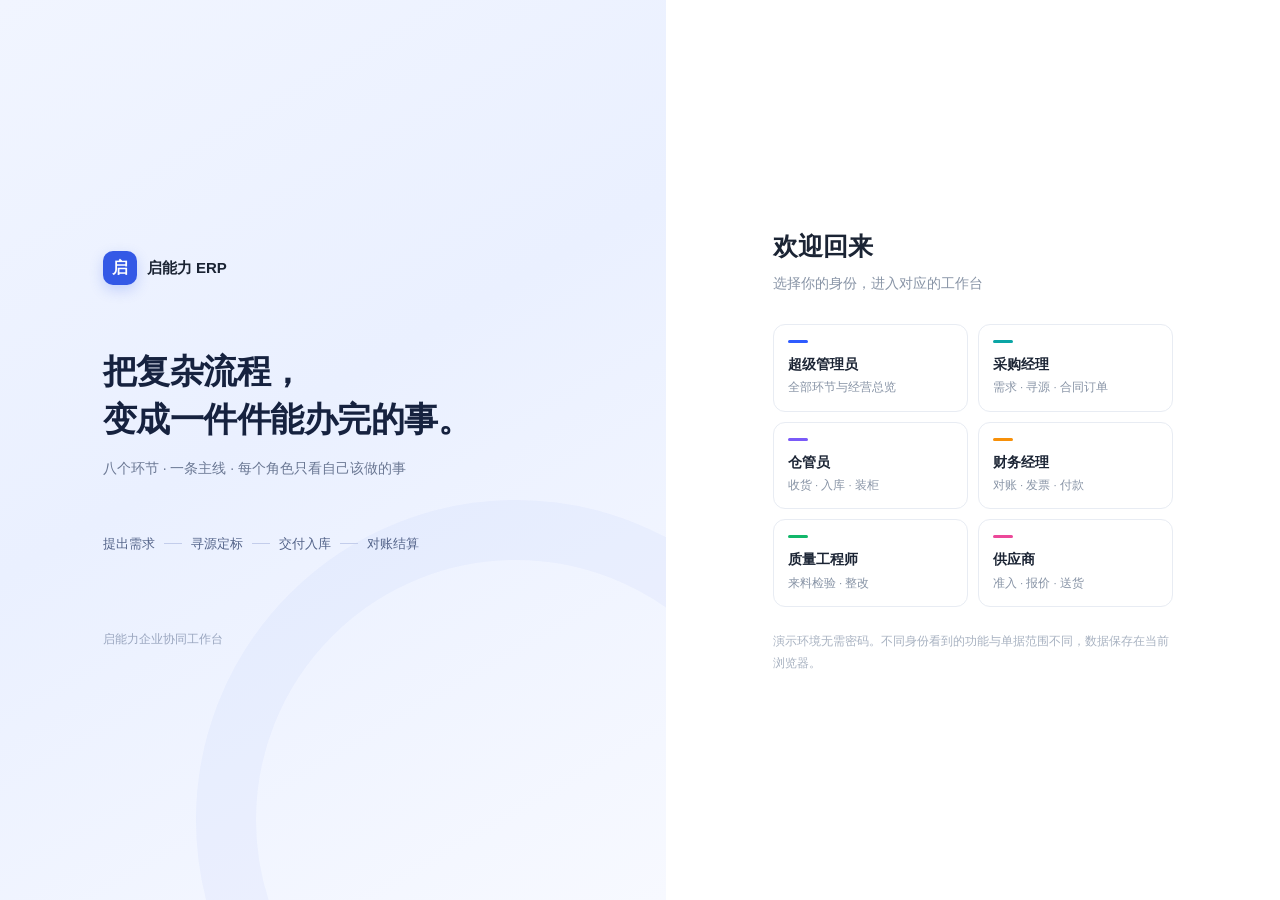
==== commit ee32e563: "重构前端 v5：一个角色一条路 / 全站清除后端术语 / 简洁浅色配色 / 在线表单链接与手机扫码 / 逐层角色屏蔽" ====
--- a/index.html
+++ b/index.html
@@ -4,676 +4,529 @@
 <head>
 <meta charset="UTF-8">
 <meta name="viewport" content="width=device-width, initial-scale=1.0">
-<meta name="description" content="启能力 ERP 系统 · 全链路协同中枢 —— 可操作的采购寻源履约仓存财务一体化系统">
-<title>启能力 ERP · 全链路协同中枢</title>
+<meta name="description" content="启能力 ERP · 一条主线串起采购、寻源、履约、仓存与财务的企业协同工作台">
+<title>启能力 ERP · 工作台</title>
 <style id="inline-styles">
-/* ============================================================
-   启能力 ERP · 全链路协同中枢 —— 浅色企业级 SaaS 控制台
-   更轻、更克制：深蓝只作品牌锚点，内容区纯白 + 细边框
-   纯静态 / 零外部依赖 / 无字体·CDN·图片 / 仅内联 SVG 与 CSS 图形
-   ============================================================ */
+/* ==========================================================================
+   启能力 ERP · 工作台 UI (v5)
+   设计原则：一屏一件事、一个角色一条路、大量留白、克制的单一主色。
+   零外部依赖：无字体 / 图片 / CDN，图形全部由 CSS 与内联 SVG 完成。
+   ========================================================================== */
 
-:root{
-  --brand:#2E5BFF; --brand-d:#1E40E8; --brand-l:#EAF0FF;
-  --brand-soft:#F4F7FF; --brand-line:#DBE4FF;
-  --navy:#101A3A; --navy-2:#16234D;
-  --bg:#F7F8FC; --surface:#FFFFFF; --surface-2:#FAFBFE;
-  --line:#E7EBF2; --line-2:#EFF2F8;
-  --ink:#1B233A; --ink-2:#495471; --muted:#8A94AA; --muted-2:#AEB6C8;
-  --ok:#12B76A; --ok-bg:#E8F8F0; --ok-ink:#087443;
-  --warn:#F79009; --warn-bg:#FFF5E6; --warn-ink:#9A5B00;
-  --danger:#F04438; --danger-bg:#FEF0EF; --danger-ink:#C43227;
-  --info:#0BA5A5; --info-bg:#E6F7F7; --info-ink:#077F7F;
-  --purple:#7A5AF8; --purple-bg:#F1EDFF; --purple-ink:#5B3FD1;
-  --radius:10px; --radius-s:8px;
-  --shadow:0 1px 2px rgba(16,26,58,.04);
-  --shadow-lg:0 12px 40px rgba(16,26,58,.14);
-  --font:-apple-system,BlinkMacSystemFont,"Segoe UI","PingFang SC","Microsoft YaHei","Hiragino Sans GB",sans-serif;
+:root {
+  --bg: #F5F7FB;
+  --surface: #FFFFFF;
+  --surface-2: #FAFBFE;
+  --line: #E8ECF3;
+  --line-2: #F0F3F8;
+  --ink: #1B2434;
+  --ink-2: #4C5A6E;
+  --muted: #8894A6;
+  --muted-2: #A8B2C1;
+  --brand: #3459E6;
+  --brand-d: #2447CC;
+  --brand-l: #EDF2FF;
+  --brand-line: #DCE5FF;
+  --ok: #12A277;
+  --ok-bg: #E9F7F2;
+  --warn: #D2892A;
+  --warn-bg: #FFF5E5;
+  --danger: #DC5B5B;
+  --danger-bg: #FDEDED;
+  --r: 14px;
+  --r-sm: 9px;
+  --shadow: 0 1px 2px rgba(22, 36, 66, .035), 0 10px 28px rgba(22, 36, 66, .035);
+  --shadow-lg: 0 18px 50px rgba(20, 32, 60, .13);
+  --sidebar-w: 236px;
 }
 
-*{box-sizing:border-box}
-html,body{height:100%}
-body{margin:0;font-family:var(--font);background:var(--bg);color:var(--ink);
-  font-size:13px;line-height:1.55;-webkit-font-smoothing:antialiased}
-a{color:var(--brand);text-decoration:none}
-button,input,select,textarea{font-family:inherit;font-size:inherit;color:inherit}
-button{cursor:pointer}
-.hidden{display:none !important}
-::-webkit-scrollbar{width:6px;height:6px}
-::-webkit-scrollbar-thumb{background:#D5DBE8;border-radius:6px}
-::-webkit-scrollbar-track{background:transparent}
-.content,.sb-scroll,.drawer-body,.gs-results,.role-menu{scrollbar-width:thin;scrollbar-color:#D5DBE8 transparent}
+* { box-sizing: border-box; }
+html, body { height: 100%; }
+body {
+  margin: 0;
+  background: var(--bg);
+  color: var(--ink);
+  font: 14px/1.6 -apple-system, BlinkMacSystemFont, "PingFang SC", "Microsoft YaHei", "Segoe UI", Roboto, Helvetica, Arial, sans-serif;
+  -webkit-font-smoothing: antialiased;
+}
+.hidden { display: none !important; }
+button, input, select, textarea { font: inherit; color: inherit; }
+button { cursor: pointer; }
+a { color: var(--brand); text-decoration: none; }
+svg { display: block; }
+::-webkit-scrollbar { width: 9px; height: 9px; }
+::-webkit-scrollbar-thumb { background: #D8DEE9; border-radius: 8px; border: 2px solid transparent; background-clip: padding-box; }
+::-webkit-scrollbar-track { background: transparent; }
 
-/* ---------------- 通用工具 ---------------- */
-.muted{color:var(--muted)}
-.small{font-size:12px}
-.strong{font-weight:700}
-.nowrap{white-space:nowrap}
-.right{text-align:right}
-.center{text-align:center}
-.mono{font-family:ui-monospace,SFMono-Regular,Consolas,monospace;font-size:12px;letter-spacing:.2px}
-.dot{width:7px;height:7px;border-radius:50%;display:inline-block;background:var(--muted-2);flex:none}
-.dot-green{background:#22C55E;box-shadow:0 0 0 3px rgba(34,197,94,.14)}
-.tag{display:inline-block;padding:1px 7px;border:1px solid var(--line);border-radius:5px;
-  font-size:11px;color:var(--muted);background:var(--surface-2);white-space:nowrap;line-height:1.6}
+/* ---------------------------------------------------------------- 通用件 */
+.btn {
+  display: inline-flex; align-items: center; justify-content: center; gap: 7px;
+  height: 36px; padding: 0 15px; border: 1px solid var(--line);
+  border-radius: var(--r-sm); background: #fff; color: var(--ink-2);
+  font-weight: 500; white-space: nowrap; transition: .16s ease;
+}
+.btn:hover { border-color: #C9D3E4; color: var(--ink); background: #FCFDFE; }
+.btn:active { transform: translateY(1px); }
+.btn-primary { background: var(--brand); border-color: var(--brand); color: #fff; box-shadow: 0 4px 12px rgba(52, 89, 230, .18); }
+.btn-primary:hover { background: var(--brand-d); border-color: var(--brand-d); color: #fff; }
+.btn-lg { height: 44px; padding: 0 22px; font-size: 14px; border-radius: 10px; }
+.btn-sm { height: 30px; padding: 0 11px; font-size: 12.5px; }
+.btn-quiet { border-color: transparent; background: transparent; color: var(--muted); }
+.btn-quiet:hover { background: var(--surface-2); border-color: transparent; color: var(--ink); }
+.btn-danger { color: var(--danger); border-color: #F1D5D5; background: #FFF8F8; }
+.btn-danger:hover { background: var(--danger-bg); color: var(--danger); border-color: #EFC3C3; }
+.btn[disabled] { opacity: .45; pointer-events: none; }
+.link { color: var(--brand); font-weight: 500; cursor: pointer; background: none; border: 0; padding: 0; }
+.link:hover { text-decoration: underline; }
+.icon-btn {
+  position: relative; width: 34px; height: 34px; border: 0; border-radius: 9px;
+  background: transparent; color: var(--muted); display: inline-flex; align-items: center; justify-content: center;
+}
+.icon-btn:hover { background: var(--surface-2); color: var(--ink); }
+.pill {
+  display: inline-flex; align-items: center; gap: 5px; height: 23px; padding: 0 9px;
+  border-radius: 6px; font-size: 12px; font-weight: 500; white-space: nowrap;
+}
+.pill::before { content: ''; width: 5px; height: 5px; border-radius: 50%; background: currentColor; }
+.pill-draft { color: #7A8698; background: #F2F4F8; }
+.pill-running { color: #2C62D8; background: #EDF3FF; }
+.pill-done { color: #0E9068; background: #E8F7F1; }
+.pill-reject { color: #C85151; background: #FDEDED; }
+.tag { display: inline-block; padding: 2px 9px; border-radius: 6px; background: var(--brand-l); color: var(--brand); font-size: 12px; font-weight: 500; }
+.tag-gray { background: #F2F4F8; color: var(--muted); }
+.tag-ok { background: var(--ok-bg); color: var(--ok); }
+.card { background: var(--surface); border: 1px solid var(--line); border-radius: var(--r); box-shadow: var(--shadow); }
+.card-pad { padding: 22px 24px; }
+.card-head { display: flex; align-items: center; justify-content: space-between; gap: 12px; padding: 18px 24px; border-bottom: 1px solid var(--line-2); }
+.card-head h3 { margin: 0; font-size: 15px; font-weight: 600; letter-spacing: .1px; }
+.card-head .sub { font-size: 12.5px; color: var(--muted); }
+.muted { color: var(--muted); }
+.small { font-size: 12.5px; }
+.divider { height: 1px; background: var(--line-2); margin: 18px 0; }
+.avatar {
+  width: 30px; height: 30px; border-radius: 9px; flex: none;
+  display: inline-flex; align-items: center; justify-content: center;
+  color: #fff; font-size: 13px; font-weight: 600; background: var(--brand);
+}
+.empty { text-align: center; padding: 46px 20px; color: var(--muted); }
+.empty .ico { width: 42px; height: 42px; margin: 0 auto 12px; border-radius: 12px; background: var(--surface-2); display: flex; align-items: center; justify-content: center; color: var(--muted-2); }
+.empty h4 { margin: 0 0 4px; color: var(--ink-2); font-size: 14px; font-weight: 600; }
+.empty p { margin: 0; font-size: 12.5px; }
 
-/* ---------------- 按钮 ---------------- */
-.btn{display:inline-flex;align-items:center;justify-content:center;gap:7px;
-  border:1px solid var(--line);background:var(--surface);color:var(--ink-2);
-  padding:8px 14px;border-radius:var(--radius-s);font-weight:600;font-size:13px;
-  white-space:nowrap;transition:background .15s,border-color .15s,color .15s,transform .12s,box-shadow .15s}
-.btn:hover{border-color:#C7D0E6;background:var(--surface-2)}
-.btn:focus-visible{outline:none;box-shadow:0 0 0 3px rgba(46,91,255,.18)}
-.btn:active{transform:scale(.98)}
-.btn-primary{background:var(--brand);border-color:var(--brand);color:#fff}
-.btn-primary:hover{background:var(--brand-d);border-color:var(--brand-d)}
-.btn-soft{background:var(--brand-l);border-color:transparent;color:var(--brand-d)}
-.btn-soft:hover{background:#DDE7FF;color:var(--brand-d)}
-.btn-ghost{background:transparent;border-color:transparent;color:var(--ink-2)}
-.btn-ghost:hover{background:var(--brand-l);color:var(--brand-d)}
-.btn-danger{background:#fff;border-color:#F3CDC9;color:var(--danger)}
-.btn-danger:hover{background:var(--danger-bg);border-color:#EBA9A3}
-.btn-sm{padding:5px 10px;font-size:12px;border-radius:6px}
-.btn[disabled]{opacity:.45;cursor:not-allowed;transform:none}
-.icon-btn{width:34px;height:34px;display:inline-flex;align-items:center;justify-content:center;
-  border:none;background:transparent;border-radius:8px;color:var(--ink-2);position:relative;
-  padding:0;transition:background .15s,color .15s}
-.icon-btn:hover{background:var(--brand-l);color:var(--brand-d)}
-.icon-btn:focus-visible{outline:none;box-shadow:0 0 0 3px rgba(46,91,255,.18)}
+/* ---------------------------------------------------------------- 登录 */
+.login-view { display: flex; min-height: 100vh; background: #fff; }
+.login-brand {
+  flex: 1 1 52%; position: relative; overflow: hidden;
+  background: linear-gradient(150deg, #F1F5FF 0%, #EAF0FF 45%, #F7F9FF 100%);
+  display: flex; align-items: center; justify-content: center;
+}
+.login-brand::after {
+  content: ''; position: absolute; width: 520px; height: 520px; right: -170px; bottom: -240px;
+  border-radius: 50%; border: 60px solid rgba(52, 89, 230, .045);
+}
+.login-brand-inner { width: min(460px, 78%); position: relative; z-index: 1; }
+.login-logo { display: flex; align-items: center; gap: 10px; font-weight: 600; font-size: 15px; color: var(--ink); }
+.logo-mark {
+  width: 34px; height: 34px; border-radius: 10px; background: var(--brand); color: #fff;
+  display: inline-flex; align-items: center; justify-content: center; font-weight: 700; font-size: 16px;
+  box-shadow: 0 5px 14px rgba(52, 89, 230, .22);
+}
+.login-brand h1 { margin: 62px 0 14px; font-size: 34px; line-height: 1.42; letter-spacing: -.5px; font-weight: 650; color: #16223F; }
+.login-slogan { margin: 0; color: #6B7894; font-size: 14px; }
+.login-steps { display: flex; align-items: center; gap: 9px; margin-top: 54px; color: #536389; font-size: 12.5px; flex-wrap: wrap; }
+.login-steps i { width: 18px; height: 1px; background: #C3CDEB; }
+.login-brand-foot { margin-top: 76px; font-size: 12px; color: #9AA6BF; }
+.login-panel { flex: 1 1 48%; display: flex; align-items: center; justify-content: center; padding: 40px; }
+.login-card { width: min(400px, 100%); }
+.login-card h2 { margin: 0 0 6px; font-size: 25px; font-weight: 650; }
+.login-sub { margin: 0 0 30px; color: var(--muted); }
+.login-roles { display: grid; grid-template-columns: 1fr 1fr; gap: 10px; }
+.role-quick {
+  position: relative; text-align: left; padding: 15px 14px 14px; border: 1px solid var(--line);
+  border-radius: 12px; background: #fff; transition: .16s ease; min-height: 76px;
+}
+.role-quick:hover { border-color: var(--brand-line); background: #FBFCFF; transform: translateY(-2px); box-shadow: var(--shadow); }
+.role-quick i { display: block; width: 20px; height: 3px; border-radius: 3px; margin-bottom: 10px; }
+.role-quick b, .role-quick span { display: block; }
+.role-quick { color: var(--ink); font-weight: 600; }
+.role-quick small { display: block; margin-top: 3px; font-size: 11.5px; font-weight: 400; color: var(--muted); }
+.login-note { margin: 24px 0 0; font-size: 12px; line-height: 1.8; color: var(--muted-2); }
 
-/* 状态 pill —— 低饱和语义色，文字深色可读 */
-.pill{display:inline-flex;align-items:center;gap:5px;padding:2px 9px;border-radius:20px;
-  font-size:12px;font-weight:600;white-space:nowrap;line-height:1.7;border:1px solid transparent}
-.pill::before{content:"";width:5px;height:5px;border-radius:50%;background:currentColor;opacity:.85}
-.pill-plain::before{display:none}
-.pill-draft{background:#EEF1F7;color:#5B6784;border-color:#E2E7F0}
-.pill-running{background:var(--warn-bg);color:var(--warn-ink);border-color:#F6E2BE}
-.pill-done{background:var(--ok-bg);color:var(--ok-ink);border-color:#C6EBD7}
-.pill-reject{background:var(--danger-bg);color:var(--danger-ink);border-color:#F6D2CE}
-.pill-info{background:var(--info-bg);color:var(--info-ink);border-color:#C8E9E9}
-.pill-brand{background:var(--brand-l);color:var(--brand-d);border-color:var(--brand-line)}
-.pill-purple{background:var(--purple-bg);color:var(--purple-ink);border-color:#E0D6FF}
+/* ---------------------------------------------------------------- 框架 */
+.app-view { display: flex; min-height: 100vh; }
+.sidebar {
+  width: var(--sidebar-w); flex: none; background: #fff; border-right: 1px solid var(--line);
+  display: flex; flex-direction: column; position: sticky; top: 0; height: 100vh; z-index: 30;
+}
+.sb-brand { display: flex; align-items: center; gap: 10px; padding: 20px 20px 18px; border-bottom: 1px solid var(--line-2); }
+.sb-brand .logo-mark { width: 32px; height: 32px; font-size: 15px; }
+.sb-brand-text b { display: block; font-size: 14.5px; font-weight: 650; line-height: 1.3; }
+.sb-brand-text span { display: block; font-size: 11.5px; color: var(--muted); white-space: nowrap; overflow: hidden; text-overflow: ellipsis; max-width: 150px; }
+.sb-scroll { flex: 1; overflow-y: auto; padding: 14px 12px 24px; }
+.sb-group-label { padding: 16px 10px 7px; font-size: 11px; letter-spacing: .8px; color: var(--muted-2); font-weight: 600; }
+.sb-group-label:first-child { padding-top: 4px; }
+.sb-item {
+  width: 100%; display: flex; align-items: center; gap: 10px; height: 38px; padding: 0 11px;
+  border: 0; border-radius: 9px; background: transparent; color: var(--ink-2);
+  font-size: 13.5px; text-align: left; transition: .14s ease; margin-bottom: 2px;
+}
+.sb-item:hover { background: var(--surface-2); color: var(--ink); }
+.sb-item.active { background: var(--brand-l); color: var(--brand-d); font-weight: 600; }
+.sb-ico { width: 17px; height: 17px; flex: none; color: var(--muted); }
+.sb-item.active .sb-ico { color: var(--brand); }
+.sb-label { flex: 1; overflow: hidden; white-space: nowrap; text-overflow: ellipsis; }
+.sb-count { min-width: 19px; height: 19px; padding: 0 5px; border-radius: 6px; background: #EEF1F6; color: var(--muted); font-size: 11px; display: inline-flex; align-items: center; justify-content: center; }
+.sb-item.active .sb-count { background: #DCE5FF; color: var(--brand-d); }
+.sb-sub { padding: 2px 0 6px 12px; margin: 0 0 4px 10px; border-left: 1px solid var(--line); }
+.sb-sub .sb-item { height: 32px; font-size: 12.8px; color: var(--muted); padding-left: 12px; }
+.sb-sub .sb-item:hover, .sb-sub .sb-item.active { color: var(--brand-d); background: transparent; }
+.sb-sub .sb-item.active { font-weight: 600; }
+.sb-foot { border-top: 1px solid var(--line-2); padding: 12px 14px; display: flex; align-items: center; gap: 8px; }
+.sb-user { display: flex; align-items: center; gap: 9px; flex: 1; min-width: 0; }
+.sb-user .avatar { width: 30px; height: 30px; }
+.sb-user-text { min-width: 0; }
+.sb-user-text b, .sb-user-text i { display: block; font-style: normal; white-space: nowrap; overflow: hidden; text-overflow: ellipsis; }
+.sb-user-text b { font-size: 12.5px; font-weight: 600; }
+.sb-user-text i { font-size: 11px; color: var(--muted); }
+.sb-logout { border: 0; background: transparent; color: var(--muted); font-size: 12px; padding: 6px; }
+.sb-logout:hover { color: var(--danger); }
 
-/* ---------------- 登录 ---------------- */
-.login-view{display:flex;height:100vh;min-height:620px;background:#fff}
-.login-brand{width:42%;min-width:360px;background:linear-gradient(155deg,#101A3A,#16265A);
-  color:#fff;position:relative;overflow:hidden;flex:none}
-.login-brand-inner{position:relative;z-index:2;padding:48px 9% 36px 11%;height:100%;
-  display:flex;flex-direction:column}
-.login-logo{display:flex;align-items:center;gap:10px;font-weight:700;font-size:15px;letter-spacing:.5px;color:#EAF0FF}
-.logo-mark{width:30px;height:30px;border-radius:8px;background:var(--brand);
-  display:inline-flex;align-items:center;justify-content:center;color:#fff;
-  font-weight:800;font-size:15px;flex:none}
-.login-brand h1{font-size:34px;line-height:1.22;margin:14% 0 10px;font-weight:800;letter-spacing:1px;color:#fff}
-.login-slogan{color:#A9BCEC;font-size:14px;margin:0 0 38px;letter-spacing:.5px}
-.login-points{list-style:none;padding:0;margin:0;display:grid;gap:18px}
-.login-points li{display:flex;flex-direction:column;gap:3px;padding-left:16px;position:relative}
-.login-points li::before{content:"";position:absolute;left:0;top:8px;width:6px;height:6px;
-  border-radius:50%;background:#5B81FF}
-.login-points b{font-size:13.5px;font-weight:650;color:#F2F5FF}
-.login-points span{font-size:12px;color:#94A8D8}
-.login-brand-foot{margin-top:auto;font-size:11.5px;color:#7E90BE;
-  border-top:1px solid rgba(255,255,255,.12);padding-top:16px}
-.login-panel{flex:1;display:flex;align-items:center;justify-content:center;background:var(--bg);padding:36px}
-.login-card{width:min(410px,100%);background:#fff;border:1px solid var(--line);
-  border-radius:14px;padding:30px 32px 26px;box-shadow:var(--shadow-lg)}
-.login-card h2{font-size:21px;margin:0 0 5px;font-weight:750;color:var(--ink)}
-.login-sub{color:var(--muted);font-size:12.5px;margin:0 0 22px}
-.login-label{display:block;font-size:12px;color:var(--ink-2);font-weight:600;margin:0 0 7px}
-.login-input{width:100%;height:40px;border:1px solid var(--line);background:var(--surface-2);
-  border-radius:8px;padding:0 13px;outline:none;margin-bottom:15px;transition:.15s;font-size:13px}
-.login-input:focus{border-color:var(--brand);box-shadow:0 0 0 3px rgba(46,91,255,.1);background:#fff}
-.login-row{display:flex;justify-content:space-between;align-items:center;margin:2px 0 18px;font-size:12.5px}
-.login-check{display:flex;align-items:center;gap:7px;color:var(--ink-2);cursor:pointer}
-.login-check input{accent-color:var(--brand)}
-.login-link{color:var(--brand);font-weight:600}
-.btn-login{width:100%;height:42px;font-size:14px;letter-spacing:3px}
-.login-divider{display:flex;align-items:center;gap:12px;color:var(--muted);font-size:11.5px;margin:20px 0 14px}
-.login-divider::before,.login-divider::after{content:"";flex:1;height:1px;background:var(--line)}
-.login-roles{display:grid;grid-template-columns:repeat(3,1fr);gap:8px}
-.role-quick{border:1px solid var(--line);background:#fff;border-radius:8px;padding:10px 4px;
-  font-size:12px;font-weight:600;color:var(--ink-2);transition:.15s;
-  display:flex;flex-direction:column;align-items:center;gap:5px;line-height:1.3}
-.role-quick:hover{border-color:var(--brand);background:var(--brand-soft);color:var(--brand-d);transform:translateY(-2px)}
-.role-quick:focus-visible{outline:none;box-shadow:0 0 0 3px rgba(46,91,255,.18)}
-.role-quick:active{transform:scale(.98)}
-.role-quick i{width:8px;height:8px;border-radius:50%;display:block}
-.role-quick small{font-size:10.5px;color:var(--muted);font-weight:500}
-.login-note{font-size:11px;color:var(--muted);line-height:1.6;margin:16px 0 0;text-align:center}
+.main-wrap { flex: 1; min-width: 0; display: flex; flex-direction: column; }
+.topbar {
+  height: 62px; flex: none; background: rgba(255, 255, 255, .92); backdrop-filter: blur(8px);
+  border-bottom: 1px solid var(--line); display: flex; align-items: center; gap: 14px;
+  padding: 0 28px; position: sticky; top: 0; z-index: 20;
+}
+.sb-toggle { display: none; }
+.crumb { flex: 1; min-width: 0; display: flex; align-items: center; gap: 8px; font-size: 13px; color: var(--muted); white-space: nowrap; overflow: hidden; }
+.crumb b { color: var(--ink); font-weight: 600; }
+.crumb .sep { color: var(--muted-2); }
+.crumb button { border: 0; background: none; padding: 0; color: var(--muted); }
+.crumb button:hover { color: var(--brand); }
+.top-actions { display: flex; align-items: center; gap: 12px; }
+.global-search { position: relative; }
+.global-search input {
+  width: 210px; height: 34px; padding: 0 12px 0 32px; border: 1px solid var(--line);
+  border-radius: 9px; background: var(--surface-2); outline: none; font-size: 12.8px; transition: .16s;
+}
+.global-search input:focus { width: 250px; background: #fff; border-color: var(--brand-line); box-shadow: 0 0 0 3px rgba(52, 89, 230, .07); }
+.gs-icon { position: absolute; left: 11px; top: 10px; width: 14px; height: 14px; border: 1.6px solid var(--muted-2); border-radius: 50%; }
+.gs-icon::after { content: ''; position: absolute; width: 6px; height: 1.6px; background: var(--muted-2); transform: rotate(45deg); right: -5px; bottom: -2px; }
+.gs-results { position: absolute; right: 0; top: 42px; width: 330px; max-height: 330px; overflow-y: auto; background: #fff; border: 1px solid var(--line); border-radius: 12px; box-shadow: var(--shadow-lg); padding: 6px; z-index: 50; }
+.gs-row { display: flex; align-items: center; gap: 10px; padding: 9px 10px; border-radius: 8px; cursor: pointer; }
+.gs-row:hover { background: var(--surface-2); }
+.gs-row .t { flex: 1; min-width: 0; }
+.gs-row b { display: block; font-size: 12.8px; font-weight: 600; overflow: hidden; white-space: nowrap; text-overflow: ellipsis; }
+.gs-row small { color: var(--muted); font-size: 11.5px; }
+.bell-btn .bell-svg { width: 17px; height: 17px; border: 1.7px solid currentColor; border-radius: 8px 8px 3px 3px; position: relative; }
+.bell-svg::after { content: ''; position: absolute; width: 5px; height: 2px; border-radius: 2px; background: currentColor; left: 4.5px; bottom: -4px; }
+.badge { position: absolute; top: 1px; right: 0; min-width: 15px; height: 15px; padding: 0 3px; border-radius: 8px; background: var(--danger); color: #fff; font-size: 10px; font-style: normal; line-height: 15px; text-align: center; }
+.role-chip { display: flex; align-items: center; gap: 8px; height: 36px; padding: 0 9px 0 5px; border: 1px solid var(--line); border-radius: 10px; background: #fff; }
+.role-chip:hover { border-color: var(--brand-line); }
+.role-chip .avatar { width: 26px; height: 26px; border-radius: 8px; font-size: 12px; }
+.role-chip b { font-size: 12.8px; font-weight: 600; }
+.caret { width: 6px; height: 6px; border-right: 1.5px solid var(--muted); border-bottom: 1.5px solid var(--muted); transform: rotate(45deg) translateY(-2px); }
+.role-menu { position: absolute; right: 24px; top: 56px; width: 236px; background: #fff; border: 1px solid var(--line); border-radius: 12px; box-shadow: var(--shadow-lg); padding: 6px; z-index: 60; }
+.role-menu .rm-head { padding: 8px 10px; font-size: 11.5px; color: var(--muted); }
+.role-menu button { width: 100%; display: flex; align-items: center; gap: 9px; padding: 9px 10px; border: 0; border-radius: 8px; background: none; text-align: left; }
+.role-menu button:hover { background: var(--surface-2); }
+.role-menu button.cur { background: var(--brand-l); }
+.role-menu button b { font-size: 12.8px; }
+.role-menu button small { display: block; color: var(--muted); font-size: 11px; }
 
-/* ---------------- 主框架 · 侧栏 ---------------- */
-.app-view{display:flex;height:100vh;overflow:hidden}
-.sidebar{width:228px;flex:none;background:var(--navy);color:#fff;
-  display:flex;flex-direction:column;transition:width .2s;z-index:30}
-.sidebar.collapsed{width:62px}
-.sb-brand{height:62px;flex:none;display:flex;align-items:center;gap:11px;padding:0 16px;
-  border-bottom:1px solid rgba(255,255,255,.08)}
-.sb-logo{flex:none}
-.sb-brand-text{display:flex;flex-direction:column;min-width:0;line-height:1.35}
-.sb-brand-text b{font-size:14px;white-space:nowrap;overflow:hidden;text-overflow:ellipsis;color:#fff}
-.sb-brand-text span{font-size:10.5px;color:#8FA3D6;white-space:nowrap;overflow:hidden;text-overflow:ellipsis}
-/* 折叠态：只留图标 */
-.sidebar.collapsed .sb-brand{justify-content:center;padding:0}
-.sidebar.collapsed .sb-brand-text,
-.sidebar.collapsed .sb-group-label,
-.sidebar.collapsed .sb-label,
-.sidebar.collapsed .sb-count,
-.sidebar.collapsed .sb-mode,
-.sidebar.collapsed .sb-logout{display:none}
-.sidebar.collapsed .sb-item{justify-content:center;padding:9px 0}
-.sidebar.collapsed .sb-scroll{padding:12px 8px 20px}
-.sidebar.collapsed .sb-foot{padding:12px 0}
-.sb-scroll{flex:1;overflow-y:auto;padding:12px 10px 20px}
-.sb-group-label{font-size:10px;letter-spacing:1.3px;color:#6F82B4;padding:14px 12px 7px;font-weight:600}
-.sb-item{display:flex;align-items:center;gap:11px;width:100%;padding:9px 12px;margin:3px 0;
-  border:none;background:transparent;color:#B9C6E8;border-radius:8px;font-size:13px;
-  text-align:left;transition:background .15s,color .15s;position:relative}
-.sb-item:hover{background:rgba(255,255,255,.07);color:#fff}
-.sb-item.active{background:rgba(255,255,255,.07);color:#fff;font-weight:650}
-.sb-item.active::before{content:"";position:absolute;left:0;top:8px;bottom:8px;width:3px;
-  border-radius:0 3px 3px 0;background:var(--brand)}
-.sb-ico{width:20px;height:20px;flex:none;display:inline-flex;align-items:center;justify-content:center;opacity:.92}
-.sb-ico svg{width:18px;height:18px}
-/* 关键：只有 .sb-label 占满剩余空间，图标与计数徽标固定宽度 */
-.sb-label{flex:1;min-width:0;white-space:nowrap;overflow:hidden;text-overflow:ellipsis}
-.sb-count{flex:none;font-size:11px;background:rgba(255,255,255,.13);padding:0 6px;
-  border-radius:9px;color:#D9E2FA;line-height:18px}
-.sb-item.active .sb-count{background:rgba(46,91,255,.35);color:#fff}
-.sb-foot{flex:none;padding:14px 16px 16px;border-top:1px solid rgba(255,255,255,.08)}
-.sb-mode{display:flex;align-items:center;gap:8px;font-size:11px;color:#8FA3D6;margin-bottom:10px;white-space:nowrap}
-.sb-logout{width:100%;border:1px solid rgba(255,255,255,.16);background:rgba(255,255,255,.05);
-  color:#C2CEEA;border-radius:7px;padding:7px;font-size:12px;transition:.15s}
-.sb-logout:hover{background:rgba(255,255,255,.12);color:#fff}
+.content { flex: 1; padding: 28px 28px 60px; overflow: auto; }
+.page { width: min(1060px, 100%); margin: 0 auto; }
+.page-head { display: flex; align-items: flex-start; gap: 16px; margin-bottom: 24px; }
+.page-head .head-text { flex: 1; min-width: 0; }
+.page-head h2 { margin: 0 0 5px; font-size: 22px; font-weight: 650; letter-spacing: -.3px; }
+.page-head p { margin: 0; color: var(--muted); font-size: 13px; }
+.head-actions { display: flex; gap: 9px; align-items: center; flex: none; }
+.back-btn {
+  display: inline-flex; align-items: center; gap: 6px; height: 34px; padding: 0 12px 0 9px;
+  border: 1px solid var(--line); border-radius: 9px; background: #fff; color: var(--ink-2); font-size: 13px;
+}
+.back-btn:hover { border-color: var(--brand-line); color: var(--brand); background: #FBFCFF; }
+.back-btn svg { width: 15px; height: 15px; }
+.section-title { display: flex; align-items: baseline; justify-content: space-between; gap: 12px; margin: 30px 0 13px; }
+.section-title h3 { margin: 0; font-size: 15px; font-weight: 650; }
+.section-title .hint { color: var(--muted); font-size: 12.5px; }
 
-/* ---------------- 顶栏 ---------------- */
-.main-wrap{flex:1;min-width:0;display:flex;flex-direction:column}
-.topbar{height:60px;flex:none;background:#fff;border-bottom:1px solid var(--line);
-  display:flex;align-items:center;gap:14px;padding:0 22px;z-index:20}
-.sb-toggle::before{content:"";width:16px;height:12px;background:
-  linear-gradient(var(--ink-2),var(--ink-2)) 0 0/100% 2px no-repeat,
-  linear-gradient(var(--ink-2),var(--ink-2)) 0 5px/100% 2px no-repeat,
-  linear-gradient(var(--ink-2),var(--ink-2)) 0 10px/100% 2px no-repeat;opacity:.8}
-.crumb{flex:1;min-width:0;display:flex;align-items:center;gap:8px;font-size:13px;color:var(--muted);
-  white-space:nowrap;overflow:hidden}
-.crumb b{color:var(--ink);font-weight:650}
-.crumb .sep{color:var(--muted-2)}
-.top-actions{display:flex;align-items:center;gap:10px;position:relative}
-.global-search{position:relative;width:220px}
-.global-search input{width:100%;height:34px;border:1px solid var(--line);border-radius:8px;
-  background:var(--surface-2);padding:0 12px 0 33px;outline:none;font-size:12.5px;transition:.16s}
-.global-search input:focus{background:#fff;border-color:var(--brand);box-shadow:0 0 0 3px rgba(46,91,255,.09);width:250px}
-.gs-icon{position:absolute;left:11px;top:9px;width:16px;height:16px;pointer-events:none;background:
-  radial-gradient(circle at 42% 42%,transparent 5px,var(--muted) 5px,var(--muted) 6.4px,transparent 6.6px)}
-.gs-icon::after{content:"";position:absolute;width:7px;height:2px;background:var(--muted);
-  transform:rotate(45deg);right:0;bottom:1px;border-radius:2px}
-.gs-results{position:absolute;top:42px;right:0;width:340px;max-height:380px;overflow:auto;
-  background:#fff;border:1px solid var(--line);border-radius:10px;box-shadow:var(--shadow-lg);z-index:60;padding:6px}
-.gs-item{display:flex;align-items:center;gap:10px;padding:8px 10px;border-radius:7px;cursor:pointer}
-.gs-item:hover{background:var(--brand-soft)}
-.gs-item .gs-main{flex:1;min-width:0}
-.gs-item b{display:block;font-size:12.5px;color:var(--ink);font-weight:600;white-space:nowrap;overflow:hidden;text-overflow:ellipsis}
-.gs-item small{font-size:11px;color:var(--muted)}
-.top-link{border:1px solid var(--line);padding:7px 12px;border-radius:8px;font-size:12.5px;
-  color:var(--ink-2);font-weight:600;white-space:nowrap;transition:.15s}
-.top-link:hover{border-color:var(--brand);color:var(--brand-d);background:var(--brand-soft)}
-.bell-btn{position:relative}
-.bell-svg{width:18px;height:18px;display:block;background:var(--ink-2);
-  clip-path:polygon(42% 6%,58% 6%,62% 14%,80% 30%,88% 42%,88% 72%,80% 78%,20% 78%,12% 72%,12% 42%,20% 30%,38% 14%);opacity:.7}
-.badge{position:absolute;top:2px;right:1px;background:var(--danger);color:#fff;font-size:10px;
-  font-style:normal;font-weight:700;min-width:16px;height:16px;border-radius:9px;
-  display:flex;align-items:center;justify-content:center;padding:0 4px;border:2px solid #fff}
-.role-chip{display:flex;align-items:center;gap:9px;border:1px solid var(--line);background:#fff;
-  border-radius:24px;padding:4px 10px 4px 4px;transition:border-color .15s,box-shadow .15s}
-.role-chip:hover{border-color:var(--brand);box-shadow:0 2px 10px rgba(46,91,255,.1)}
-.avatar{width:28px;height:28px;border-radius:50%;display:flex;align-items:center;justify-content:center;
-  color:#fff;font-size:12px;font-weight:700;flex:none}
-.role-chip-text{display:flex;flex-direction:column;line-height:1.25;text-align:left}
-.role-chip-text b{font-size:12px;color:var(--ink);font-weight:650}
-.role-chip-text i{font-size:10.5px;color:var(--muted);font-style:normal}
-.caret{width:0;height:0;border-left:4px solid transparent;border-right:4px solid transparent;
-  border-top:5px solid var(--muted);margin-left:2px}
-.role-menu{position:absolute;top:50px;right:0;width:268px;background:#fff;border:1px solid var(--line);
-  border-radius:12px;box-shadow:var(--shadow-lg);padding:6px;z-index:60;max-height:70vh;overflow:auto}
-.role-menu-head{font-size:11px;color:var(--muted);padding:8px 10px 6px;letter-spacing:.5px}
-.role-menu-item{display:flex;align-items:center;gap:10px;padding:8px 10px;border-radius:8px;
-  cursor:pointer;width:100%;border:none;background:none;text-align:left}
-.role-menu-item:hover{background:var(--brand-soft)}
-.role-menu-item.active{background:var(--brand-l)}
-.role-menu-item .rm-info{flex:1;min-width:0}
-.role-menu-item b{display:block;font-size:12.5px;color:var(--ink)}
-.role-menu-item small{font-size:11px;color:var(--muted)}
-.content{flex:1;overflow-y:auto;padding:22px 24px 48px;scroll-behavior:smooth;background:var(--bg)}
-/* 页面内容淡入 */
-.content > *{animation:pageIn .2s ease-out both}
+/* ---------------------------------------------------------------- 工作台 */
+.hero {
+  display: flex; align-items: center; justify-content: space-between; gap: 20px;
+  padding: 26px 28px; border-radius: 16px; border: 1px solid var(--brand-line);
+  background: linear-gradient(105deg, #F3F6FF 0%, #FAFBFF 60%, #FFFFFF 100%); margin-bottom: 18px;
+}
+.hero h2 { margin: 0 0 7px; font-size: 23px; font-weight: 650; letter-spacing: -.3px; }
+.hero p { margin: 0; color: var(--ink-2); font-size: 13.2px; }
+.hero .hero-side { flex: none; text-align: right; }
+.hero .hero-side .date { font-size: 12px; color: var(--muted); }
+.hero .hero-side .role-tag { display: inline-block; margin-top: 8px; padding: 5px 12px; border-radius: 8px; background: #fff; border: 1px solid var(--brand-line); color: var(--brand-d); font-size: 12.5px; font-weight: 600; }
+.stat-row { display: grid; grid-template-columns: repeat(3, 1fr); gap: 14px; margin-bottom: 20px; }
+.stat { background: #fff; border: 1px solid var(--line); border-radius: var(--r); padding: 18px 20px; box-shadow: var(--shadow); }
+.stat .lb { display: flex; align-items: center; gap: 7px; color: var(--muted); font-size: 12.5px; }
+.stat .lb i { width: 7px; height: 7px; border-radius: 50%; background: var(--brand); }
+.stat .num { margin-top: 8px; font-size: 28px; line-height: 1.15; font-weight: 650; letter-spacing: -.5px; }
+.stat .foot { margin-top: 3px; font-size: 11.8px; color: var(--muted-2); }
+.stat.ok .lb i { background: var(--ok); }
+.stat.warn .lb i { background: var(--warn); }
+.next-card { padding: 24px 26px; border-radius: var(--r); background: #fff; border: 1px solid var(--line); box-shadow: var(--shadow); }
+.next-card .nc-top { display: flex; align-items: center; gap: 10px; margin-bottom: 8px; }
+.next-card .nc-step { padding: 3px 9px; border-radius: 6px; background: var(--brand-l); color: var(--brand-d); font-size: 12px; font-weight: 600; }
+.next-card h3 { margin: 0; font-size: 18px; font-weight: 650; }
+.next-card p { margin: 8px 0 20px; color: var(--ink-2); font-size: 13.2px; max-width: 680px; }
+.nc-actions { display: flex; align-items: center; gap: 10px; flex-wrap: wrap; }
+.nc-note { margin-top: 14px; font-size: 12px; color: var(--muted); display: flex; align-items: center; gap: 6px; }
+.nc-note i { width: 6px; height: 6px; border-radius: 50%; background: var(--ok); }
+.two-col { display: grid; grid-template-columns: 1.45fr 1fr; gap: 18px; align-items: start; }
+.list-card { background: #fff; border: 1px solid var(--line); border-radius: var(--r); box-shadow: var(--shadow); overflow: hidden; }
+.list-row { display: flex; align-items: center; gap: 12px; padding: 13px 20px; border-bottom: 1px solid var(--line-2); cursor: pointer; transition: .14s; }
+.list-row:last-child { border-bottom: 0; }
+.list-row:hover { background: var(--surface-2); }
+.list-row .lr-main { flex: 1; min-width: 0; }
+.list-row .lr-main b { display: block; font-size: 13.2px; font-weight: 600; overflow: hidden; text-overflow: ellipsis; white-space: nowrap; }
+.list-row .lr-main small { color: var(--muted); font-size: 11.8px; }
+.list-row .lr-time { color: var(--muted-2); font-size: 11.5px; white-space: nowrap; }
+.mini-btn { border: 0; background: var(--brand-l); color: var(--brand-d); padding: 5px 11px; border-radius: 7px; font-size: 12px; font-weight: 500; }
+.mini-btn:hover { background: var(--brand-line); }
+.flow-rail { display: flex; align-items: stretch; gap: 0; padding: 4px 0; overflow-x: auto; }
+.flow-node { flex: 1; min-width: 96px; position: relative; padding: 12px 8px 10px; text-align: center; border-radius: 10px; }
+.flow-node .fn-dot { width: 22px; height: 22px; margin: 0 auto 8px; border-radius: 50%; display: flex; align-items: center; justify-content: center; font-size: 10.5px; font-weight: 600; color: #fff; background: #C9D1DF; }
+.flow-node b { display: block; font-size: 12.2px; font-weight: 600; color: var(--muted); white-space: nowrap; }
+.flow-node small { display: block; font-size: 10.5px; color: var(--muted-2); }
+.flow-node::after { content: ''; position: absolute; right: -8px; top: 22px; width: 16px; height: 1px; background: var(--line); }
+.flow-node:last-child::after { display: none; }
+.flow-node.mine .fn-dot { background: var(--brand); box-shadow: 0 0 0 4px var(--brand-l); }
+.flow-node.mine b { color: var(--brand-d); }
+.flow-node.done .fn-dot { background: var(--ok); }
+.flow-node.done b { color: var(--ink-2); }
+.flow-node.clickable { cursor: pointer; }
+.flow-node.clickable:hover { background: var(--surface-2); }
+.flow-node.locked { opacity: .62; }
 
-/* ---------------- 页面通用 ---------------- */
-.page-head{display:flex;align-items:flex-start;justify-content:space-between;gap:16px;margin-bottom:18px;flex-wrap:wrap}
-.page-head h2{font-size:20px;margin:0 0 4px;font-weight:750;letter-spacing:.2px;color:var(--ink)}
-.page-head p{margin:0;color:var(--muted);font-size:12.5px}
-.page-head .head-actions{display:flex;gap:8px;flex-wrap:wrap}
-.card{background:var(--surface);border:1px solid var(--line);border-radius:var(--radius);
-  box-shadow:var(--shadow);transition:box-shadow .16s,border-color .16s}
-.card:hover{box-shadow:0 2px 10px rgba(16,26,58,.06)}
-.card-pad{padding:18px 20px}
-.card-title{display:flex;align-items:center;justify-content:space-between;gap:10px;margin:0 0 15px}
-.card-title h3{font-size:14px;font-weight:700;margin:0;color:var(--ink)}
-.card-title .sub{font-size:12px;color:var(--muted);font-weight:400}
-.section-gap{margin-top:20px}
-.grid{display:grid;gap:16px}
-.grid-2{grid-template-columns:repeat(2,minmax(0,1fr))}
-.grid-3{grid-template-columns:repeat(3,minmax(0,1fr))}
-.grid-4{grid-template-columns:repeat(4,minmax(0,1fr))}
+/* ---------------------------------------------------------------- 环节页 */
+.stage-intro { padding: 20px 24px; border-radius: var(--r); background: #fff; border: 1px solid var(--line); box-shadow: var(--shadow); margin-bottom: 20px; }
+.stage-intro h3 { margin: 0 0 6px; font-size: 16px; }
+.stage-intro p { margin: 0; color: var(--ink-2); font-size: 13px; }
+.io-row { display: flex; gap: 26px; margin-top: 16px; padding-top: 14px; border-top: 1px solid var(--line-2); flex-wrap: wrap; }
+.io-row div { font-size: 12.5px; color: var(--muted); }
+.io-row b { color: var(--ink-2); font-weight: 600; }
+.tile-grid { display: grid; grid-template-columns: repeat(2, 1fr); gap: 14px; }
+.tile { padding: 20px 21px; border-radius: var(--r); background: #fff; border: 1px solid var(--line); box-shadow: var(--shadow); transition: .16s; }
+.tile:hover { border-color: var(--brand-line); box-shadow: 0 8px 24px rgba(52, 89, 230, .07); }
+.tile .tile-top { display: flex; align-items: center; justify-content: space-between; gap: 10px; margin-bottom: 8px; }
+.tile h4 { margin: 0; font-size: 14.5px; font-weight: 650; }
+.tile p { margin: 0 0 16px; font-size: 12.5px; color: var(--muted); min-height: 20px; }
+.tile .tile-actions { display: flex; gap: 9px; flex-wrap: wrap; align-items: center; }
+.tile-badge { font-size: 11px; padding: 2px 8px; border-radius: 6px; background: var(--ok-bg); color: var(--ok); }
+.tile-badge.gray { background: #F2F4F8; color: var(--muted); }
+.tile-hint { margin-top: 12px; padding-top: 11px; border-top: 1px dashed var(--line); font-size: 11.8px; color: var(--muted); }
 
-/* 权限/范围提示条 —— 浅色底 + 细边框 + 深色文字 */
-.scope-bar{display:flex;align-items:center;gap:10px;background:var(--brand-soft);
-  border:1px solid var(--brand-line);border-radius:var(--radius);padding:10px 14px;
-  font-size:12.5px;margin-bottom:18px;color:var(--ink-2);flex-wrap:wrap}
-.scope-bar b{font-weight:650;color:var(--ink)}
-.scope-bar .scope-spacer{flex:1}
-.scope-bar .scope-pill{background:#fff;border:1px solid var(--brand-line);color:var(--brand-d);
-  padding:2px 9px;border-radius:20px;font-size:11px;font-weight:600;white-space:nowrap}
+/* ---------------------------------------------------------------- 表格 / 单据 */
+.toolbar { display: flex; align-items: center; gap: 10px; margin-bottom: 14px; flex-wrap: wrap; }
+.search-input { height: 36px; padding: 0 12px; border: 1px solid var(--line); border-radius: 9px; background: #fff; outline: none; width: 220px; font-size: 13px; }
+.search-input:focus { border-color: var(--brand-line); box-shadow: 0 0 0 3px rgba(52, 89, 230, .07); }
+.seg { display: inline-flex; padding: 3px; background: #EDF0F5; border-radius: 9px; gap: 2px; }
+.seg button { border: 0; background: none; padding: 0 12px; height: 28px; border-radius: 7px; font-size: 12.5px; color: var(--ink-2); }
+.seg button.on { background: #fff; color: var(--ink); font-weight: 600; box-shadow: 0 1px 3px rgba(20, 32, 60, .08); }
+.tbl-wrap { background: #fff; border: 1px solid var(--line); border-radius: var(--r); box-shadow: var(--shadow); overflow: hidden; }
+table.tbl { width: 100%; border-collapse: collapse; font-size: 13px; }
+.tbl th { text-align: left; padding: 12px 18px; background: var(--surface-2); color: var(--muted); font-weight: 500; font-size: 12px; border-bottom: 1px solid var(--line-2); white-space: nowrap; }
+.tbl td { padding: 13px 18px; border-bottom: 1px solid var(--line-2); color: var(--ink-2); }
+.tbl tr:last-child td { border-bottom: 0; }
+.tbl tbody tr { cursor: pointer; transition: .12s; }
+.tbl tbody tr:hover { background: #FAFCFF; }
+.tbl td b { color: var(--ink); font-weight: 600; }
+.tbl .num-cell { color: var(--muted); font-size: 12px; font-variant-numeric: tabular-nums; }
+.tbl .right { text-align: right; }
+.pager { display: flex; align-items: center; justify-content: space-between; padding: 13px 18px; border-top: 1px solid var(--line-2); color: var(--muted); font-size: 12.5px; }
 
-/* 新增：权限相关浅色组件 */
-.deny-box{background:#FFF8F7;border:1px solid #F3D6D2;border-left:3px solid var(--danger);
-  border-radius:var(--radius);padding:16px 18px;color:var(--ink);font-size:13px;line-height:1.6}
-.deny-box b{color:var(--danger-ink)}
-.perm-summary{display:flex;align-items:stretch;gap:0;flex-wrap:wrap;background:var(--brand-soft);
-  border:1px solid var(--brand-line);border-radius:var(--radius);padding:14px 18px;
-  color:var(--ink-2);font-size:12.5px;margin-bottom:16px}
-.perm-summary>div{display:flex;flex-direction:column;justify-content:center;gap:3px;
-  min-width:104px;padding:2px 18px;border-right:1px solid var(--brand-line)}
-.perm-summary>div:first-child{min-width:168px;padding-left:0}
-.perm-summary>div:last-child{border-right:none;padding-right:0}
-.perm-summary b{color:var(--ink);font-weight:650;font-size:16px;line-height:1.25;white-space:nowrap}
-.perm-summary>div:first-child b{font-size:14px}
-.perm-summary span{color:var(--muted);font-size:11.5px;white-space:nowrap}
-@media(max-width:900px){
-  .perm-summary>div{min-width:88px;padding:2px 10px}
-  .perm-summary>div:first-child{min-width:130px}
+/* ---------------------------------------------------------------- 抽屉 */
+.drawer-overlay { position: fixed; inset: 0; background: rgba(18, 28, 48, .28); z-index: 70; }
+.drawer {
+  position: fixed; right: 0; top: 0; bottom: 0; width: 560px; max-width: 100vw;
+  background: #fff; z-index: 71; display: flex; flex-direction: column; box-shadow: -14px 0 44px rgba(18, 28, 48, .13);
 }
-.perm-row{display:flex;align-items:center;gap:12px;flex-wrap:wrap;padding:10px 2px;
-  border-bottom:1px solid var(--line-2);font-size:12.5px;color:var(--ink-2)}
-.perm-row:last-child{border-bottom:none}
-.cap-chip{display:inline-flex;align-items:center;gap:5px;padding:3px 9px;border-radius:6px;
-  font-size:11.5px;font-weight:600;border:1px solid var(--line);background:var(--surface-2);color:var(--ink-2)}
-.cap-chip.on{background:var(--ok-bg);border-color:#BFE9D2;color:var(--ok-ink)}
-.cap-chip.off{background:var(--surface-2);border-color:var(--line);color:var(--muted)}
-.role-switch-banner{display:flex;align-items:center;gap:10px;flex-wrap:wrap;background:var(--brand-soft);
-  border:1px solid var(--brand-line);border-radius:var(--radius);padding:11px 14px;
-  font-size:12.5px;color:var(--ink-2);margin-bottom:16px}
-.role-switch-banner b{color:var(--ink);font-weight:650}
-.mode-note{font-size:11.5px;color:var(--muted);line-height:1.6;font-weight:400}
-.perm-legend{display:flex;flex-wrap:wrap;gap:14px;font-size:11.5px;color:var(--ink-2);margin:10px 0}
-.perm-legend i{width:10px;height:10px;border-radius:3px;display:inline-block;margin-right:5px;border:1px solid var(--line)}
-.scope-card{background:var(--surface);border:1px solid var(--line);border-radius:var(--radius);
-  padding:16px 18px;color:var(--ink)}
-.scope-card h4{margin:0 0 8px;font-size:14px;font-weight:650}
-.scope-card p{margin:0;font-size:12.5px;color:var(--ink-2);line-height:1.6}
+.drawer.wide { width: 720px; }
+.drawer-head { display: flex; align-items: center; gap: 14px; padding: 17px 22px; border-bottom: 1px solid var(--line); flex: none; }
+.drawer-back { border: 0; background: none; color: var(--brand); font-size: 13px; font-weight: 500; padding: 6px 0; display: inline-flex; align-items: center; gap: 5px; }
+.drawer-back::before { content: '←'; font-size: 16px; line-height: 1; }
+.drawer-back:hover { text-decoration: underline; }
+.drawer-title { flex: 1; min-width: 0; }
+.drawer-title h3 { margin: 0; font-size: 16px; font-weight: 650; }
+.drawer-title p { margin: 2px 0 0; font-size: 12px; color: var(--muted); overflow: hidden; text-overflow: ellipsis; white-space: nowrap; }
+.drawer-body { flex: 1; overflow-y: auto; padding: 24px 26px 34px; }
+.drawer-foot { flex: none; display: flex; align-items: center; justify-content: space-between; gap: 10px; padding: 14px 22px; border-top: 1px solid var(--line); background: #fff; }
+.drawer-foot .foot-right { display: flex; gap: 9px; }
+.drawer-foot .foot-left { color: var(--muted); font-size: 12px; }
+.form-grid { display: grid; grid-template-columns: 1fr 1fr; gap: 17px 18px; }
+.form-item { min-width: 0; }
+.form-item.full { grid-column: 1 / -1; }
+.form-item label { display: block; margin-bottom: 7px; font-size: 12.8px; font-weight: 600; color: var(--ink-2); }
+.form-item label em { color: var(--danger); font-style: normal; margin-left: 3px; }
+.form-item input, .form-item select, .form-item textarea {
+  width: 100%; padding: 9px 11px; border: 1px solid var(--line); border-radius: 9px;
+  background: #fff; outline: none; font-size: 13px; transition: .14s;
+}
+.form-item textarea { min-height: 82px; resize: vertical; }
+.form-item input:focus, .form-item select:focus, .form-item textarea:focus { border-color: var(--brand-line); box-shadow: 0 0 0 3px rgba(52, 89, 230, .07); }
+.form-item .help { display: block; margin-top: 5px; font-size: 11.5px; color: var(--muted-2); }
+.att-box { display: flex; flex-wrap: wrap; gap: 8px; align-items: center; }
+.att-chip { display: inline-flex; align-items: center; gap: 6px; padding: 5px 9px; border: 1px solid var(--line); border-radius: 7px; font-size: 12px; background: var(--surface-2); }
+.att-chip button { border: 0; background: none; color: var(--muted); padding: 0; font-size: 14px; line-height: 1; }
+.att-add { font-size: 12px; color: var(--brand); cursor: pointer; border: 1px dashed var(--brand-line); border-radius: 7px; padding: 5px 10px; background: #FBFCFF; }
+.form-section { margin: 26px 0 13px; font-size: 12px; font-weight: 600; color: var(--muted); letter-spacing: .5px; }
+.detail-hero { display: flex; align-items: center; justify-content: space-between; gap: 14px; padding: 16px 18px; border-radius: 12px; background: var(--surface-2); margin-bottom: 22px; }
+.detail-hero .dh-no { font-size: 12px; color: var(--muted); }
+.detail-hero h4 { margin: 3px 0 0; font-size: 16px; font-weight: 650; }
+.kv-grid { display: grid; grid-template-columns: 1fr 1fr; gap: 0 22px; }
+.kv { padding: 11px 0; border-bottom: 1px solid var(--line-2); min-width: 0; }
+.kv span { display: block; font-size: 11.8px; color: var(--muted); }
+.kv b { display: block; font-size: 13px; font-weight: 500; color: var(--ink); word-break: break-all; margin-top: 2px; }
+.timeline { margin-top: 8px; }
+.tl-item { display: flex; gap: 12px; padding-bottom: 16px; position: relative; }
+.tl-item::before { content: ''; position: absolute; left: 5px; top: 14px; bottom: -2px; width: 1px; background: var(--line); }
+.tl-item:last-child::before { display: none; }
+.tl-dot { width: 11px; height: 11px; border-radius: 50%; background: #fff; border: 2px solid var(--brand); flex: none; margin-top: 4px; z-index: 1; }
+.tl-item b { display: block; font-size: 12.8px; font-weight: 600; }
+.tl-item small { color: var(--muted); font-size: 11.5px; }
+.tl-item p { margin: 2px 0 0; font-size: 12px; color: var(--ink-2); }
 
-/* 工作台链路条 —— 浅色信息条，深色文字 */
-.flow-hero{background:var(--brand-soft);border:1px solid var(--brand-line);
-  border-radius:var(--radius);padding:16px 20px;margin-bottom:18px}
-.flow-hero h3{font-size:15px;margin:0 0 5px;font-weight:650;color:var(--ink)}
-.flow-hero p{font-size:12px;color:var(--ink-2);margin:0 0 14px;line-height:1.6}
-.steps{display:flex;gap:12px;flex-wrap:wrap}
-.step{flex:1;min-width:96px;position:relative;background:#fff;border:1px solid var(--brand-line);
-  border-radius:8px;padding:9px 10px;font-size:11.5px;color:var(--ink);cursor:pointer;
-  transition:.15s;text-align:left;line-height:1.4}
-.step:not(:last-child)::after{content:"";position:absolute;right:-12px;top:50%;width:12px;height:1px;background:var(--brand-line)}
-.step:hover{border-color:var(--brand);transform:translateY(-2px);box-shadow:0 4px 12px rgba(46,91,255,.1)}
-.step:active{transform:scale(.98)}
-.step b{display:block;font-size:10px;color:var(--muted);font-weight:600;margin-bottom:2px}
-.step.active{background:var(--brand-l);border-color:var(--brand);color:var(--brand-d)}
-.step.active b{color:var(--brand-d)}
+/* ---------------------------------------------------------------- 弹层 / 二维码 */
+.modal-layer { position: fixed; inset: 0; background: rgba(18, 28, 48, .34); z-index: 90; display: flex; align-items: center; justify-content: center; padding: 20px; }
+.modal { width: min(400px, 100%); background: #fff; border-radius: 18px; box-shadow: var(--shadow-lg); padding: 26px; text-align: center; position: relative; }
+.modal .m-close { position: absolute; right: 14px; top: 12px; border: 0; background: none; color: var(--muted); font-size: 20px; line-height: 1; }
+.modal h3 { margin: 0 0 5px; font-size: 17px; font-weight: 650; }
+.modal .m-sub { margin: 0 0 20px; color: var(--muted); font-size: 12.5px; }
+.qr-frame { display: inline-block; padding: 12px; background: #fff; border: 1px solid var(--line); border-radius: 12px; }
+.qr-frame svg { width: 208px; height: 208px; }
+.qr-tip { margin: 16px 0 18px; font-size: 12.5px; color: var(--ink-2); line-height: 1.8; }
+.modal .m-actions { display: flex; gap: 9px; justify-content: center; }
 
-/* KPI —— 大数字 + 轻标签 + 顶部细色条 */
-.kpi{background:#fff;border:1px solid var(--line);border-radius:var(--radius);padding:16px 18px;
-  position:relative;overflow:hidden;transition:transform .16s,box-shadow .16s,border-color .16s}
-.kpi:hover{transform:translateY(-2px);box-shadow:0 8px 22px rgba(16,26,58,.07);border-color:#D8E0EF}
-.kpi::before{content:"";position:absolute;left:0;top:0;right:0;height:3px;background:var(--brand)}
-.kpi.ok::before{background:var(--ok)} .kpi.warn::before{background:var(--warn)}
-.kpi.danger::before{background:var(--danger)} .kpi.purple::before{background:var(--purple)}
-.kpi-label{font-size:12px;color:var(--muted);display:flex;align-items:center;gap:6px}
-.kpi-value{font-size:26px;font-weight:750;letter-spacing:-.5px;margin:6px 0 3px;line-height:1.2;color:var(--ink)}
-.kpi-foot{font-size:11.5px;color:var(--muted)}
-.kpi-foot .up{color:var(--ok);font-weight:600} .kpi-foot .down{color:var(--danger);font-weight:600}
+/* ---------------------------------------------------------------- 看板 */
+.board-hero { padding: 24px 26px; border-radius: 16px; background: linear-gradient(110deg, #243E86 0%, #3459E6 100%); color: #fff; margin-bottom: 18px; }
+.board-hero h3 { margin: 0 0 5px; font-size: 17px; font-weight: 600; }
+.board-hero p { margin: 0; font-size: 12.8px; opacity: .82; }
+.board-nums { display: grid; grid-template-columns: repeat(4, 1fr); gap: 14px; margin-bottom: 18px; }
+.board-num { background: #fff; border: 1px solid var(--line); border-radius: var(--r); padding: 19px 20px; box-shadow: var(--shadow); }
+.board-num span { display: block; font-size: 12.5px; color: var(--muted); }
+.board-num b { display: block; margin-top: 8px; font-size: 27px; font-weight: 650; letter-spacing: -.5px; }
+.board-num b.hl { color: var(--brand); }
+.donut-wrap { display: flex; align-items: center; gap: 26px; padding: 22px 24px; }
+.donut { width: 152px; height: 152px; border-radius: 50%; flex: none; position: relative; }
+.donut::after { content: ''; position: absolute; inset: 27px; background: #fff; border-radius: 50%; }
+.donut-center { position: absolute; inset: 0; display: flex; flex-direction: column; align-items: center; justify-content: center; z-index: 1; }
+.donut-center b { font-size: 24px; font-weight: 650; line-height: 1.2; }
+.donut-center small { font-size: 11px; color: var(--muted); }
+.legend { flex: 1; }
+.legend div { display: flex; align-items: center; gap: 9px; padding: 7px 0; font-size: 12.8px; color: var(--ink-2); }
+.legend i { width: 9px; height: 9px; border-radius: 3px; }
+.legend b { margin-left: auto; font-variant-numeric: tabular-nums; }
+.bar-row { display: flex; align-items: center; gap: 12px; padding: 9px 0; font-size: 12.8px; }
+.bar-row .bl { width: 98px; color: var(--ink-2); flex: none; white-space: nowrap; overflow: hidden; text-overflow: ellipsis; }
+.bar-track { flex: 1; height: 8px; background: #F0F3F8; border-radius: 5px; overflow: hidden; display: block; }
+.bar-fill { display: block; height: 100%; border-radius: 5px; background: linear-gradient(90deg, #6E8BF2, var(--brand)); }
+.bar-row .bv { width: 34px; text-align: right; color: var(--muted); font-variant-numeric: tabular-nums; }
 
-/* ---------------- 表格 ---------------- */
-.table-wrap{overflow-x:auto;border:1px solid var(--line);border-radius:var(--radius);background:#fff}
-table.data-table{width:100%;border-collapse:collapse;font-size:12.8px;min-width:720px}
-.data-table th{background:var(--surface-2);color:var(--ink-2);font-weight:650;text-align:left;
-  padding:11px 14px;border-bottom:1px solid var(--line);white-space:nowrap;position:sticky;top:0;z-index:2;height:42px}
-.data-table td{padding:11px 14px;border-bottom:1px solid var(--line-2);vertical-align:middle;
-  color:var(--ink-2);height:44px}
-.data-table tbody tr{transition:background .12s}
-.data-table tbody tr:hover{background:var(--brand-soft);cursor:pointer}
-.data-table tbody tr:last-child td{border-bottom:none}
-.data-table td .cell-main{color:var(--ink);font-weight:600;display:block;max-width:280px;
-  white-space:nowrap;overflow:hidden;text-overflow:ellipsis}
-.data-table td .cell-sub{color:var(--muted);font-size:11px;display:block}
-.row-actions{display:flex;gap:2px;justify-content:flex-end}
-.link-btn{border:none;background:none;color:var(--brand-d);font-size:12px;font-weight:500;
-  padding:3px 6px;border-radius:5px;transition:background .15s,color .15s}
-.link-btn:hover{background:var(--brand-l);color:var(--brand-d)}
-.link-btn:focus-visible{outline:none;box-shadow:0 0 0 3px rgba(46,91,255,.18)}
-.link-btn.danger{color:var(--danger)} .link-btn.danger:hover{background:var(--danger-bg)}
-.link-btn.gray{color:var(--muted)} .link-btn.gray:hover{background:#EEF1F7;color:var(--ink-2)}
-.mini-bar{height:5px;border-radius:4px;background:#EDF0F7;overflow:hidden;width:80px;display:inline-block;vertical-align:middle}
-.mini-bar i{display:block;height:100%;background:var(--brand);border-radius:4px}
+/* ---------------------------------------------------------------- 同步 / 设置 / 权限 / 通知 */
+.mode-strip { display: flex; align-items: center; gap: 14px; padding: 16px 20px; border-radius: var(--r); border: 1px solid var(--brand-line); background: #F8FAFF; margin-bottom: 18px; flex-wrap: wrap; }
+.mode-strip .ms-text { flex: 1; min-width: 220px; }
+.mode-strip b { display: block; font-size: 13.5px; }
+.mode-strip small { color: var(--muted); font-size: 12px; }
+.flow-grid { display: grid; grid-template-columns: repeat(2, 1fr); gap: 12px; }
+.flow-card { padding: 17px 19px; border: 1px solid var(--line); border-radius: 12px; background: #fff; }
+.flow-card.off { opacity: .62; }
+.flow-card .fc-top { display: flex; align-items: center; gap: 9px; }
+.flow-card .fc-top b { flex: 1; font-size: 13.5px; font-weight: 600; }
+.flow-card p { margin: 7px 0 13px; font-size: 12.2px; color: var(--muted); min-height: 36px; }
+.switch { width: 36px; height: 20px; border-radius: 12px; border: 0; background: #D7DEEA; position: relative; transition: .16s; flex: none; }
+.switch::after { content: ''; position: absolute; top: 2px; left: 2px; width: 16px; height: 16px; border-radius: 50%; background: #fff; transition: .16s; box-shadow: 0 1px 3px rgba(0,0,0,.15); }
+.switch.on { background: var(--brand); }
+.switch.on::after { left: 18px; }
+.settings-grid { display: grid; grid-template-columns: repeat(2, 1fr); gap: 14px; }
+.set-card { padding: 20px 22px; }
+.set-card h4 { margin: 0 0 6px; font-size: 14.5px; }
+.set-card p { margin: 0 0 16px; font-size: 12.5px; color: var(--muted); }
+.notice-row { display: flex; gap: 12px; align-items: flex-start; padding: 15px 20px; border-bottom: 1px solid var(--line-2); cursor: pointer; }
+.notice-row:last-child { border-bottom: 0; }
+.notice-row:hover { background: var(--surface-2); }
+.notice-row.unread { background: #F9FBFF; }
+.nr-dot { width: 7px; height: 7px; border-radius: 50%; background: var(--brand); margin-top: 8px; flex: none; }
+.notice-row:not(.unread) .nr-dot { background: #DDE3EC; }
+.nr-body { flex: 1; }
+.nr-body b { display: block; font-size: 13.2px; font-weight: 600; }
+.nr-body p { margin: 3px 0 0; font-size: 12.3px; color: var(--ink-2); }
+.nr-body small { color: var(--muted-2); font-size: 11.5px; }
+.perm-head { display: flex; align-items: center; gap: 14px; padding: 22px 24px; border-radius: var(--r); background: #fff; border: 1px solid var(--line); box-shadow: var(--shadow); margin-bottom: 18px; }
+.perm-head .avatar { width: 44px; height: 44px; border-radius: 13px; font-size: 17px; }
+.perm-head h3 { margin: 0; font-size: 17px; }
+.perm-head p { margin: 3px 0 0; font-size: 12.8px; color: var(--muted); }
+.chips { display: flex; flex-wrap: wrap; gap: 8px; }
+.chip { padding: 6px 11px; border-radius: 8px; background: var(--surface-2); border: 1px solid var(--line); font-size: 12.3px; color: var(--ink-2); }
+.chip.on { background: var(--brand-l); border-color: var(--brand-line); color: var(--brand-d); }
+.chip.off { display: inline-flex; align-items: center; gap: 5px; opacity: .58; background: #F5F7FA; }
+.deny-box { text-align: center; padding: 54px 24px; background: #fff; border: 1px solid var(--line); border-radius: var(--r); }
+.deny-box .lock { width: 48px; height: 48px; margin: 0 auto 16px; border-radius: 14px; background: #F2F4F8; display: flex; align-items: center; justify-content: center; color: var(--muted); }
+.deny-box h3 { margin: 0 0 7px; font-size: 17px; }
+.deny-box p { margin: 0 0 20px; color: var(--muted); font-size: 13px; }
 
-/* ---------------- 工具条 / 筛选 / Tab ---------------- */
-.toolbar{display:flex;align-items:center;gap:9px;flex-wrap:wrap;margin-bottom:14px}
-.toolbar .search-box{position:relative;flex:1;min-width:180px;max-width:300px}
-.toolbar .search-box input{width:100%;height:36px;border:1px solid var(--line);border-radius:8px;
-  padding:0 11px;outline:none;background:#fff;font-size:12.5px;transition:.15s}
-.toolbar .search-box input:focus{border-color:var(--brand);box-shadow:0 0 0 3px rgba(46,91,255,.09)}
-.filter-select{height:36px;border:1px solid var(--line);border-radius:8px;background:#fff;
-  padding:0 9px;font-size:12.5px;outline:none;color:var(--ink-2)}
-.filter-select:focus{border-color:var(--brand)}
-.chip-filters{display:flex;gap:6px;flex-wrap:wrap}
-.chip{border:1px solid var(--line);background:#fff;border-radius:20px;padding:5px 12px;
-  font-size:12px;color:var(--ink-2);transition:.15s}
-.chip:hover{border-color:var(--brand);color:var(--brand-d)}
-.chip.active{background:var(--brand);border-color:var(--brand);color:#fff;font-weight:600}
-.pager{display:flex;align-items:center;justify-content:space-between;gap:12px;margin-top:14px;font-size:12px;color:var(--muted)}
-.pager .pg-btns{display:flex;gap:5px}
-.tabs-primary{display:flex;gap:4px;border-bottom:1px solid var(--line);margin-bottom:16px;overflow-x:auto}
-.tabs-primary button{border:none;background:none;padding:10px 16px;font-size:13.5px;color:var(--ink-2);
-  font-weight:600;border-bottom:2px solid transparent;white-space:nowrap;transition:.15s}
-.tabs-primary button:hover{color:var(--brand)}
-.tabs-primary button.active{color:var(--brand-d);border-bottom-color:var(--brand)}
-.tabs-secondary{display:flex;gap:7px;flex-wrap:wrap;margin-bottom:16px}
-.tabs-secondary button{border:1px solid var(--line);background:#fff;border-radius:20px;
-  padding:6px 14px;font-size:12.5px;color:var(--ink-2);transition:.15s}
-.tabs-secondary button:hover{border-color:var(--brand);color:var(--brand-d)}
-.tabs-secondary button.active{background:var(--brand);border-color:var(--brand);color:#fff;font-weight:600}
-.tab-count,.tabs-secondary .tab-count{opacity:.7;font-size:11px;margin-left:4px}
+/* ---------------------------------------------------------------- Toast */
+.toast-wrap { position: fixed; right: 22px; bottom: 22px; z-index: 120; display: flex; flex-direction: column; gap: 9px; }
+.toast { min-width: 240px; max-width: 360px; padding: 12px 15px; border-radius: 11px; background: #243047; color: #fff; box-shadow: var(--shadow-lg); transition: .2s; }
+.toast b { display: block; font-size: 13px; font-weight: 600; }
+.toast small { display: block; margin-top: 2px; font-size: 11.8px; opacity: .8; line-height: 1.6; }
+.toast.ok { background: #167A5C; }
+.toast.warn { background: #9A641B; }
+.toast.err { background: #B34242; }
 
-/* ---------------- 模块卡片 ---------------- */
-.module-card{background:#fff;border:1px solid var(--line);border-radius:var(--radius);padding:16px 17px;
-  cursor:pointer;transition:transform .16s,box-shadow .16s,border-color .16s;position:relative;overflow:hidden}
-.module-card:hover{border-color:var(--brand);transform:translateY(-2px);box-shadow:0 8px 22px rgba(46,91,255,.1)}
-.module-card .mc-top{display:flex;align-items:center;gap:10px;margin-bottom:10px}
-.module-icon{width:34px;height:34px;border-radius:9px;background:var(--brand-l);color:var(--brand-d);
-  display:flex;align-items:center;justify-content:center;font-size:13px;font-weight:750;flex:none}
-.module-card h4{margin:0;font-size:14px;font-weight:700;flex:1;color:var(--ink)}
-.module-card .mc-desc{font-size:11.5px;color:var(--muted);line-height:1.55;min-height:34px}
-.mc-meta{display:flex;gap:6px;flex-wrap:wrap;margin-top:11px;padding-top:11px;border-top:1px solid var(--line-2)}
-.mc-count{margin-left:auto;font-size:11px;color:var(--muted)}
-
-/* ---------------- 抽屉 ---------------- */
-.drawer-overlay{position:fixed;inset:0;background:rgba(13,21,45,.4);z-index:80;animation:fadeIn .16s}
-.drawer{position:fixed;right:0;top:0;bottom:0;width:min(520px,94vw);background:#fff;z-index:90;
-  display:flex;flex-direction:column;box-shadow:-12px 0 40px rgba(13,21,45,.16);animation:slideIn .2s ease-out}
-.drawer.wide{width:min(880px,96vw)}
-@keyframes fadeIn{from{opacity:0}to{opacity:1}}
-@keyframes slideIn{from{transform:translateX(24px);opacity:.6}to{transform:translateX(0);opacity:1}}
-.drawer-head{flex:none;display:flex;align-items:center;justify-content:space-between;gap:14px;
-  padding:15px 22px;border-bottom:1px solid var(--line);background:#fff}
-.drawer-head h3{font-size:16px;margin:0;font-weight:720;color:var(--ink)}
-.drawer-head p{font-size:12px;color:var(--muted);margin:3px 0 0}
-.drawer-body{flex:1;overflow-y:auto;padding:20px 22px 28px}
-.drawer-foot{flex:none;display:flex;align-items:center;justify-content:space-between;gap:10px;
-  padding:12px 22px;border-top:1px solid var(--line);background:var(--surface-2);flex-wrap:wrap}
-.drawer-foot .foot-left{font-size:12px;color:var(--muted)}
-.drawer-foot .foot-right{display:flex;gap:8px;flex-wrap:wrap}
-
-/* ---------------- 表单 ---------------- */
-.form-layout{display:grid;grid-template-columns:minmax(0,1fr) 236px;gap:22px}
-@media(max-width:900px){.form-layout{grid-template-columns:1fr}.form-guide{order:2}}
-.form-main{min-width:0}
-.form-section{margin-bottom:22px}
-.form-section h4{font-size:13.5px;margin:0 0 12px;padding-bottom:8px;border-bottom:1px solid var(--line);
-  display:flex;align-items:center;gap:8px;font-weight:650;color:var(--ink)}
-.form-section h4 span{font-size:11px;color:var(--muted);font-weight:400}
-.form-grid{display:grid;grid-template-columns:repeat(2,minmax(0,1fr));gap:14px}
-.field{display:flex;flex-direction:column;gap:5px;min-width:0}
-.field.full{grid-column:1 / -1}
-.field label{font-size:12px;color:var(--ink-2);font-weight:600;display:flex;align-items:center;gap:6px;flex-wrap:wrap}
-.field label .req{color:var(--danger)}
-.ctrl{width:100%;min-height:38px;border:1px solid var(--line);border-radius:8px;background:#fff;
-  padding:8px 11px;outline:none;font-size:13px;color:var(--ink);
-  transition:border-color .15s,box-shadow .15s,background .15s}
-.field input.ctrl,.field select.ctrl{height:38px;padding:0 11px}
-textarea.ctrl{min-height:74px;resize:vertical;line-height:1.6}
-.field textarea.ctrl{min-height:76px}
-.ctrl:focus{border-color:var(--brand);box-shadow:0 0 0 3px rgba(46,91,255,.12);background:#fff}
-.field .hint{font-size:11px;color:var(--muted);line-height:1.45}
-.field .err{font-size:11px;color:var(--danger);line-height:1.4}
-.field.invalid .ctrl{border-color:var(--danger);background:#FFFAFA}
-.field.invalid .ctrl:focus{box-shadow:0 0 0 3px rgba(240,68,56,.12);border-color:var(--danger)}
-.input-affix{position:relative}
-.input-affix .prefix{position:absolute;left:11px;top:50%;transform:translateY(-50%);color:var(--muted);font-size:13px}
-.field .input-affix .ctrl{padding-left:26px}
-.multi-opts{display:flex;gap:6px;flex-wrap:wrap;min-height:38px;align-items:center}
-.multi-opt{border:1px solid var(--line);background:#fff;border-radius:6px;padding:5px 10px;
-  font-size:12px;color:var(--ink-2);transition:.15s}
-.multi-opt:hover{border-color:var(--brand)}
-.multi-opt.on{background:var(--brand-l);border-color:var(--brand);color:var(--brand-d);font-weight:600}
-.stars{display:flex;gap:3px;min-height:30px;align-items:center}
-.star{width:24px;height:24px;border:none;background:none;font-size:19px;color:#D7DDEB;
-  line-height:1;padding:0;transition:transform .12s}
-.star:hover{transform:scale(1.15)}
-.star.on{color:#F5A623}
-.range-row{display:flex;align-items:center;gap:10px;min-height:38px}
-.range-row input[type=range]{flex:1;accent-color:var(--brand)}
-.range-row b,.range-val{font-size:12px;color:var(--brand-d);min-width:36px;text-align:right;font-weight:650}
-.switch{display:inline-flex;align-items:center;gap:8px;cursor:pointer;font-size:12.5px;color:var(--ink-2);min-height:38px}
-.switch input{accent-color:var(--brand);width:16px;height:16px}
-.upload-zone{border:1.5px dashed #C9D3E8;border-radius:8px;padding:14px;text-align:center;
-  background:var(--surface-2);cursor:pointer;transition:.15s;font-size:12px;color:var(--muted)}
-.upload-zone:hover{border-color:var(--brand);background:var(--brand-soft);color:var(--brand-d)}
-.att-list{display:flex;flex-direction:column;gap:6px;margin-top:8px}
-.att-item{display:flex;align-items:center;gap:8px;background:#fff;border:1px solid var(--line);
-  border-radius:7px;padding:7px 10px;font-size:12px}
-.att-item .att-name{flex:1;min-width:0;white-space:nowrap;overflow:hidden;text-overflow:ellipsis;color:var(--ink)}
-.att-item .att-size{color:var(--muted);font-size:11px;flex:none}
-.form-guide{background:var(--brand-soft);border:1px solid var(--brand-line);border-radius:10px;
-  padding:15px 16px;height:fit-content}
-.form-guide h5{margin:0 0 10px;font-size:12.5px;color:var(--brand-d);display:flex;align-items:center;gap:6px}
-.form-guide ol{margin:0;padding-left:17px;font-size:11.5px;color:var(--ink-2);line-height:1.75}
-.form-guide .g-note{margin-top:12px;padding-top:11px;border-top:1px solid var(--brand-line);
-  font-size:11px;color:var(--muted);line-height:1.6}
-.form-guide .g-note b{color:var(--ink-2)}
-.ai-box{background:#F8F6FF;border:1px solid #E4DCFF;border-radius:8px;padding:11px 13px;margin-top:10px}
-.ai-box b{font-size:11.5px;color:var(--purple-ink);display:block;margin-bottom:4px}
-.ai-box p{margin:0;font-size:11.5px;color:#6B5F98;line-height:1.6}
-
-/* ---------------- 详情 ---------------- */
-.detail-head{display:flex;align-items:flex-start;justify-content:space-between;gap:14px;margin-bottom:16px}
-.detail-head .dh-title{font-size:18px;font-weight:720;color:var(--ink);margin:0 0 4px}
-.detail-head .dh-sub{font-size:12px;color:var(--muted)}
-.kv-grid{display:grid;grid-template-columns:repeat(2,minmax(0,1fr));gap:0 20px}
-.kv{display:flex;gap:10px;padding:10px 0;border-bottom:1px solid var(--line-2);font-size:12.5px;min-width:0}
-.kv .k{width:118px;flex:none;color:var(--muted)}
-.kv .v{flex:1;color:var(--ink);word-break:break-word;font-weight:550}
-.timeline{position:relative;padding-left:20px;margin:6px 0 0}
-.timeline::before{content:"";position:absolute;left:6px;top:6px;bottom:6px;width:2px;background:var(--line)}
-.tl-item{position:relative;padding:0 0 17px}
-.tl-item::before{content:"";position:absolute;left:-18px;top:5px;width:9px;height:9px;border-radius:50%;
-  background:#fff;border:2px solid var(--brand)}
-.tl-item.done::before{border-color:var(--ok)} .tl-item.reject::before{border-color:var(--danger)}
-.tl-item b{font-size:12.5px;color:var(--ink)}
-.tl-item .tl-meta{font-size:11px;color:var(--muted);margin-left:8px}
-.tl-item p{margin:3px 0 0;font-size:11.5px;color:var(--ink-2)}
-.source-box{background:var(--surface-2);border:1px solid var(--line);border-radius:8px;
-  padding:11px 13px;font-size:12px;color:var(--ink-2)}
-.source-box b{color:var(--brand-d)}
-
-/* ---------------- 看板 / 图表 ---------------- */
-.chart-grid{display:grid;grid-template-columns:repeat(2,minmax(0,1fr));gap:16px}
-.chart-box{background:#fff;border:1px solid var(--line);border-radius:var(--radius);padding:18px 20px;
-  transition:box-shadow .16s}
-.chart-box:hover{box-shadow:0 2px 10px rgba(16,26,58,.06)}
-.chart-box h4{margin:0 0 3px;font-size:14px;font-weight:700;color:var(--ink)}
-.chart-box p{margin:0 0 14px;font-size:11.5px;color:var(--muted)}
-.chart-box svg{width:100%;height:auto;display:block;overflow:visible}
-.legend{display:flex;flex-wrap:wrap;gap:12px;margin-top:12px;font-size:11.5px;color:var(--ink-2)}
-.legend i{width:9px;height:9px;border-radius:3px;display:inline-block;margin-right:5px}
-.funnel-row{display:flex;align-items:center;gap:10px;margin-bottom:10px;font-size:12px}
-.funnel-row .fl{width:96px;flex:none;color:var(--ink-2)}
-.funnel-row .fb{flex:1;height:20px;background:var(--surface-2);border-radius:5px;overflow:hidden}
-.funnel-row .fb i{display:block;height:100%;background:var(--brand);border-radius:5px}
-.funnel-row .fv{width:42px;text-align:right;font-weight:650;color:var(--ink)}
-
-/* ---------------- 指南 / 权限矩阵 ---------------- */
-.guide-step{display:flex;gap:16px;padding:16px 0;border-bottom:1px solid var(--line-2)}
-.guide-step:last-child{border-bottom:none}
-.guide-no{width:36px;height:36px;flex:none;border-radius:10px;background:var(--brand-l);color:var(--brand-d);
-  display:flex;align-items:center;justify-content:center;font-weight:750;font-size:14px}
-.guide-step h4{margin:0 0 5px;font-size:14px;color:var(--ink)}
-.guide-step p{margin:0 0 7px;font-size:12.5px;color:var(--ink-2);line-height:1.7}
-.guide-step .g-action{font-size:11.5px;color:var(--brand-d);background:var(--brand-soft);
-  padding:5px 10px;border-radius:6px;display:inline-block}
-.matrix td,.matrix th{font-size:11.5px;padding:8px 10px;text-align:center}
-.matrix th:first-child,.matrix td:first-child{text-align:left}
-.matrix .yes{color:var(--ok);font-weight:700} .matrix .no{color:var(--muted-2)}
-.link-list{display:grid;grid-template-columns:repeat(2,minmax(0,1fr));gap:9px}
-.link-item{display:flex;align-items:center;gap:10px;border:1px solid var(--line);border-radius:8px;
-  padding:10px 12px;background:#fff;transition:border-color .15s,background .15s;color:var(--ink)}
-.link-item:hover{border-color:var(--brand);background:var(--brand-soft)}
-.link-item .li-main{flex:1;min-width:0}
-.link-item b{display:block;font-size:12.5px;color:var(--ink);font-weight:600;white-space:nowrap;overflow:hidden;text-overflow:ellipsis}
-.link-item small{font-size:11px;color:var(--muted)}
-
-/* ---------------- 通知 ---------------- */
-.ntf-item{display:flex;gap:12px;padding:12px 14px;border:1px solid var(--line);border-radius:9px;
-  margin-bottom:9px;background:#fff;transition:box-shadow .15s,border-color .15s}
-.ntf-item.unread{border-left:3px solid var(--brand);background:var(--brand-soft)}
-.ntf-item:hover{box-shadow:0 2px 10px rgba(16,26,58,.06)}
-.ntf-dot{width:8px;height:8px;border-radius:50%;background:var(--muted-2);margin-top:6px;flex:none}
-.ntf-item.unread .ntf-dot{background:var(--brand)}
-.ntf-main{flex:1;min-width:0}
-.ntf-main b{display:block;font-size:13px;margin-bottom:3px;color:var(--ink);font-weight:650}
-.ntf-main p{margin:0;font-size:12px;color:var(--ink-2);line-height:1.6}
-.ntf-main small{font-size:11px;color:var(--muted)}
-
-/* ---------------- 全链路流程画布 ---------------- */
-.flow-canvas{display:flex;align-items:stretch;gap:8px;flex-wrap:wrap}
-.flow-node{flex:1;min-width:172px;background:#fff;border:1px solid var(--line);border-radius:10px;
-  padding:13px 13px 11px;transition:transform .16s,box-shadow .16s,border-color .16s;
-  cursor:pointer;position:relative;overflow:hidden}
-.flow-node::before{content:"";position:absolute;left:0;top:0;width:100%;height:3px;background:var(--brand)}
-.flow-node:hover{border-color:var(--brand);transform:translateY(-2px);box-shadow:0 8px 22px rgba(46,91,255,.1)}
-.flow-node.locked{opacity:.55;cursor:not-allowed;background:var(--surface-2)}
-.flow-node.locked::before{background:var(--muted-2)}
-.flow-node.locked:hover{transform:none;box-shadow:none;border-color:var(--line)}
-.fn-no{font-size:10.5px;color:var(--brand-d);font-weight:750;letter-spacing:1px;margin-bottom:4px}
-.fn-name{font-size:14px;font-weight:700;margin-bottom:2px;color:var(--ink)}
-.fn-domain{font-size:10.5px;color:var(--muted);margin-bottom:8px}
-.fn-desc{font-size:11px;color:var(--ink-2);line-height:1.55;min-height:34px}
-.fn-foot{display:flex;align-items:center;justify-content:space-between;margin-top:9px;
-  padding-top:8px;border-top:1px solid var(--line-2)}
-.flow-arrow{display:flex;align-items:center;color:var(--muted-2);flex:none}
-
-/* ---------------- 空态 / 提示 ---------------- */
-.empty{text-align:center;padding:44px 20px;color:var(--muted)}
-.empty .empty-icon{width:48px;height:48px;border-radius:14px;background:var(--surface-2);
-  border:1px solid var(--line);display:flex;align-items:center;justify-content:center;
-  margin:0 auto 12px;color:var(--muted-2)}
-.empty .empty-icon svg{width:22px;height:22px}
-.empty h4{margin:0 0 6px;font-size:14px;color:var(--ink-2);font-weight:650}
-.empty p{margin:0 0 14px;font-size:12.5px}
-.notice-box{background:#FFFBEF;border:1px solid #F6E4B9;border-radius:9px;padding:11px 14px;
-  font-size:12px;color:#7A5A12;line-height:1.65;margin-bottom:16px}
-.notice-box b{color:#6B4E08}
-
-/* ---------------- Toast ---------------- */
-.toast-wrap{position:fixed;top:16px;right:16px;z-index:120;display:flex;flex-direction:column;gap:8px}
-.toast{background:#fff;border:1px solid var(--line);border-left:3px solid var(--brand);
-  border-radius:9px;box-shadow:var(--shadow-lg);padding:11px 15px;min-width:220px;max-width:360px;
-  font-size:12.5px;color:var(--ink-2);animation:toastIn .2s ease-out;
-  transition:opacity .2s,transform .2s}
-.toast.ok{border-left-color:var(--ok)} .toast.error{border-left-color:var(--danger)}
-.toast.warn{border-left-color:var(--warn)}
-.toast b{display:block;margin-bottom:2px;font-size:13px;color:var(--ink)}
-.toast small{color:var(--muted);font-size:11.5px;line-height:1.5;display:block}
-@keyframes toastIn{from{transform:translateX(20px);opacity:0}to{transform:translateX(0);opacity:1}}
-
-/* ---------------- 动画 ---------------- */
-@keyframes pageIn{from{opacity:0;transform:translateY(8px)}to{opacity:1;transform:translateY(0)}}
-
-/* ---------------- 响应式 ---------------- */
-@media(max-width:1180px){
-  .grid-4{grid-template-columns:repeat(2,minmax(0,1fr))}
-  .grid-3{grid-template-columns:repeat(2,minmax(0,1fr))}
-  .chart-grid{grid-template-columns:1fr}
-  .global-search{width:180px}
+/* ---------------------------------------------------------------- 响应式 */
+@media (max-width: 1100px) {
+  .two-col { grid-template-columns: 1fr; }
+  .board-nums { grid-template-columns: repeat(2, 1fr); }
 }
-@media(max-width:900px){
-  .login-brand{display:none}
-  .login-panel{padding:20px}
-  .sidebar{position:fixed;left:0;top:0;bottom:0;transform:translateX(-100%);
-    transition:transform .2s;width:228px;box-shadow:12px 0 40px rgba(13,21,45,.18)}
-  .sidebar.open{transform:translateX(0)}
-  /* 抽屉态忽略桌面折叠，恢复完整文字 */
-  .sidebar.collapsed{width:228px}
-  .sidebar.collapsed .sb-brand-text{display:flex}
-  .sidebar.collapsed .sb-group-label{display:block}
-  .sidebar.collapsed .sb-label{display:block;flex:1}
-  .sidebar.collapsed .sb-count{display:inline-block}
-  .sidebar.collapsed .sb-mode{display:flex}
-  .sidebar.collapsed .sb-logout{display:block}
-  .sidebar.collapsed .sb-item{justify-content:flex-start;padding:9px 12px}
-  .sidebar.collapsed .sb-brand{justify-content:flex-start;padding:0 16px}
-  .content{padding:16px 14px 40px}
-  .topbar{padding:0 12px}
-  .global-search{display:none}
-  .top-link{display:none}
-  .grid-3,.grid-2{grid-template-columns:1fr}
-  .form-grid{grid-template-columns:1fr}
-  .kv-grid{grid-template-columns:1fr}
-  .link-list{grid-template-columns:1fr}
-  .chart-grid{grid-template-columns:1fr}
-  .form-layout{grid-template-columns:1fr}
+@media (max-width: 860px) {
+  .login-brand { display: none; }
+  .sidebar { position: fixed; left: 0; top: 0; transform: translateX(-100%); transition: .2s; box-shadow: var(--shadow-lg); }
+  .app-view.nav-open .sidebar { transform: none; }
+  .sb-toggle { display: inline-flex; }
+  .topbar { padding: 0 16px; }
+  .content { padding: 20px 16px 50px; }
+  .global-search input { width: 150px; }
+  .global-search input:focus { width: 180px; }
+  .tile-grid, .flow-grid, .settings-grid { grid-template-columns: 1fr; }
+  .stat-row { grid-template-columns: 1fr 1fr; }
+  .drawer, .drawer.wide { width: 100%; }
 }
-@media(max-width:560px){
-  .drawer,.drawer.wide{width:100vw}
-  .drawer-body{padding:16px 14px 24px}
-  .drawer-head,.drawer-foot{padding-left:14px;padding-right:14px}
-  .grid-4{grid-template-columns:1fr}
-  .role-chip-text{display:none}
-  .page-head h2{font-size:18px}
-  .top-actions{gap:6px}
-}
-@media(prefers-reduced-motion:reduce){
-  *,*::before,*::after{animation:none !important;transition:none !important;scroll-behavior:auto !important}
+@media (max-width: 560px) {
+  .role-chip b, .crumb { display: none; }
+  .global-search input { width: 128px; }
+  .stat-row { grid-template-columns: 1fr; }
+  .form-grid, .kv-grid { grid-template-columns: 1fr; }
+  .board-nums { grid-template-columns: 1fr 1fr; }
+  .hero { padding: 20px; }
 }
 
 </style>
 </head>
 <body>
 
-<!-- 登录层 -->
+<!-- 登录 -->
 <div id="loginView" class="login-view">
   <div class="login-brand">
     <div class="login-brand-inner">
       <div class="login-logo"><span class="logo-mark">启</span><span>启能力 ERP</span></div>
-      <h1>启能力 ERP</h1>
-      <p class="login-slogan">采购 · 寻源 · 履约 · 仓存 · 财务一体化平台</p>
-      <ul class="login-points">
-        <li><b>全链路业务协同</b><span>44 个业务模块，八大业务域一站式打通</span></li>
-        <li><b>供应商门户</b><span>注册准入 · 报价协同 · 对账开票</span></li>
-        <li><b>角色权限隔离</b><span>6 套角色视图，模块与数据双层收敛</span></li>
-        <li><b>经营透明化</b><span>单据自动联动，端到端状态可追溯</span></li>
-      </ul>
-      <div class="login-brand-foot">基于钉钉 AI 多维表格架构 · 可操作演示系统 v2.0</div>
+      <h1>把复杂流程，<br>变成一件件能办完的事。</h1>
+      <p class="login-slogan">八个环节 · 一条主线 · 每个角色只看自己该做的事</p>
+      <div class="login-steps">
+        <span>提出需求</span><i></i><span>寻源定标</span><i></i><span>交付入库</span><i></i><span>对账结算</span>
+      </div>
+      <div class="login-brand-foot">启能力企业协同工作台</div>
     </div>
   </div>
   <div class="login-panel">
     <div class="login-card">
-      <h2>欢迎登录</h2>
-      <p class="login-sub">请使用企业账号登入启能力平台</p>
-      <label class="login-label" for="loginAccount">请输入手机号或邮箱</label>
-      <input id="loginAccount" class="login-input" type="text" placeholder="13800138000" autocomplete="username">
-      <label class="login-label" for="loginPwd">请输入密码</label>
-      <input id="loginPwd" class="login-input" type="password" placeholder="已选 · 演示环境免密" autocomplete="current-password">
-      <div class="login-row">
-        <label class="login-check"><input type="checkbox" id="loginRemember" checked><span>记住登录状态</span></label>
-        <a class="login-link" href="javascript:void(0)" id="forgotPwd">忘记密码？</a>
-      </div>
-      <button class="btn btn-primary btn-login" id="loginBtn">登 录</button>
-      <div class="login-divider">演示角色快速进入</div>
+      <h2>欢迎回来</h2>
+      <p class="login-sub">选择你的身份，进入对应的工作台</p>
       <div class="login-roles" id="loginRoles">
         <button class="role-quick" data-act="login-role" data-role="admin" title="全域可见，44 个业务模块均可操作；负责主数据、审批流与系统配置。"><i style="background:#2E5BFF"></i>超级管理员<small>张账号</small></button>
         <button class="role-quick" data-act="login-role" data-role="buyer" title="负责立项、PR 审批、寻源定标、合同与订单；不可操作财务付款与系统配置。"><i style="background:#0BA5A5"></i>采购经理<small>李承泽</small></button>
@@ -682,7 +535,7 @@
         <button class="role-quick" data-act="login-role" data-role="quality" title="负责来料检验判定、不合格整改、供应商评审与记分卡。"><i style="background:#12B76A"></i>质量工程师<small>许质检</small></button>
         <button class="role-quick" data-act="login-role" data-role="supplier" title="外部协同角色：仅可见与本公司相关的单据，可登记准入、报价、预约送货，不能审批。"><i style="background:#EC4899"></i>供应商<small>陈经理</small></button>
       </div>
-      <p class="login-note">本机演示：无需真实账号，选择任一角色即可进入对应权限视图。所有数据保存在当前浏览器。</p>
+      <p class="login-note">演示环境无需密码。不同身份看到的功能与单据范围不同，数据保存在当前浏览器。</p>
     </div>
   </div>
 </div>
@@ -692,52 +545,52 @@
   <aside class="sidebar" id="sidebar">
     <div class="sb-brand">
       <div class="sb-logo"><span class="logo-mark">启</span></div>
-      <div class="sb-brand-text"><b id="sbBrand">启能力 ERP</b><span id="sbSlogan">企业采购协同平台</span></div>
+      <div class="sb-brand-text"><b>启能力 ERP</b><span id="sbSlogan">企业协同工作台</span></div>
     </div>
-    <div class="sb-scroll" id="sbNav"></div>
+    <nav class="sb-scroll" id="sbNav"></nav>
     <div class="sb-foot">
-      <div class="sb-mode"><i class="dot dot-green"></i><span>本地演示模式 · 数据存于浏览器</span></div>
-      <button class="sb-logout" id="logoutBtn">退出登录 / 切换角色</button>
+      <div class="sb-user"><span class="avatar" id="sbAvatar">张</span><span class="sb-user-text"><b id="sbRole">超级管理员</b><i id="sbPerson">张账号</i></span></div>
+      <button class="sb-logout" id="logoutBtn" title="退出登录 / 切换身份">退出</button>
     </div>
   </aside>
 
   <div class="main-wrap">
     <header class="topbar">
-      <button class="icon-btn sb-toggle" id="sbToggle" title="收起/展开导航" aria-label="切换导航"></button>
+      <button class="icon-btn sb-toggle" id="sbToggle" title="展开 / 收起导航" aria-label="切换导航"></button>
       <div class="crumb" id="crumb"></div>
       <div class="top-actions">
         <div class="global-search">
           <span class="gs-icon" aria-hidden="true"></span>
-          <input id="globalSearch" type="search" placeholder="搜索单据编号、模块、字段…" autocomplete="off">
+          <input id="globalSearch" type="search" placeholder="搜索我的单据" autocomplete="off">
           <div class="gs-results hidden" id="gsResults"></div>
         </div>
-        <a class="top-link" id="dingtalkBtn" href="https://alidocs.dingtalk.com/i/nodes/0eMKjyp81YYeX2ZAsZE9YXLg8xAZB1Gv" target="_blank" rel="noopener">钉钉 AI 表格</a>
-        <button class="icon-btn bell-btn" id="bellBtn" title="通知中心" aria-label="通知中心">
+        <button class="icon-btn bell-btn" id="bellBtn" title="通知" aria-label="通知">
           <span class="bell-svg" aria-hidden="true"></span><i class="badge hidden" id="bellBadge">0</i>
         </button>
-        <button class="role-chip" id="roleChip" title="切换角色">
-          <span class="avatar" id="topAvatar">张</span>
-          <span class="role-chip-text"><b id="topRole">超级管理员</b><i id="topPerson">张账号</i></span>
-          <span class="caret"></span>
+        <button class="role-chip" id="roleChip" title="切换身份">
+          <span class="avatar" id="topAvatar">张</span><b id="topRole">超级管理员</b><span class="caret"></span>
         </button>
         <div class="role-menu hidden" id="roleMenu"></div>
       </div>
     </header>
-
     <main class="content" id="content"></main>
   </div>
 </div>
 
-<!-- 抽屉：单据表单 / 详情 / 全局面板 -->
+<!-- 抽屉：新建 / 编辑 / 详情 -->
 <div class="drawer-overlay hidden" id="drawerOverlay"></div>
 <section class="drawer hidden" id="drawer" role="dialog" aria-modal="true">
   <div class="drawer-head">
-    <div><h3 id="drawerTitle">标题</h3><p id="drawerSub">副标题</p></div>
+    <button class="drawer-back" id="drawerBack">返回</button>
+    <div class="drawer-title"><h3 id="drawerTitle">标题</h3><p id="drawerSub">副标题</p></div>
     <button class="icon-btn" id="drawerClose" aria-label="关闭"></button>
   </div>
   <div class="drawer-body" id="drawerBody"></div>
   <div class="drawer-foot" id="drawerFoot"></div>
 </section>
+
+<!-- 轻量弹层：二维码 / 确认框 -->
+<div class="modal-layer hidden" id="modalLayer"><div class="modal" id="modal"></div></div>
 
 <div class="toast-wrap" id="toastWrap"></div>
 
@@ -7608,7 +7461,9 @@
           "backup",
           "reset",
           "portal",
-          "audit"
+          "audit",
+          "contract",
+          "sync"
         ],
         "rowScope": "all",
         "writable": [
@@ -7991,15 +7846,12 @@
           "t43": []
         },
         "export": true,
-        "boardExport": true,
+        "boardExport": false,
         "system": [
-          "guide",
-          "dict",
-          "board",
-          "flow",
           "notify",
           "permissions",
-          "identity"
+          "identity",
+          "sync"
         ],
         "rowScope": "all",
         "writable": [
@@ -8222,15 +8074,12 @@
           ]
         },
         "export": true,
-        "boardExport": true,
+        "boardExport": false,
         "system": [
-          "guide",
-          "dict",
-          "board",
-          "flow",
           "notify",
           "permissions",
-          "identity"
+          "identity",
+          "sync"
         ],
         "rowScope": "all",
         "writable": [
@@ -8395,15 +8244,12 @@
           "t43": []
         },
         "export": true,
-        "boardExport": true,
+        "boardExport": false,
         "system": [
-          "guide",
-          "dict",
-          "board",
-          "flow",
           "notify",
           "permissions",
-          "identity"
+          "identity",
+          "sync"
         ],
         "rowScope": "all",
         "writable": [
@@ -8590,15 +8436,12 @@
           "t43": []
         },
         "export": true,
-        "boardExport": true,
+        "boardExport": false,
         "system": [
-          "guide",
-          "dict",
-          "board",
-          "flow",
           "notify",
           "permissions",
-          "identity"
+          "identity",
+          "sync"
         ],
         "rowScope": "all",
         "writable": [
@@ -8783,13 +8626,10 @@
         "export": false,
         "boardExport": false,
         "system": [
-          "guide",
-          "dict",
-          "board",
-          "flow",
           "notify",
           "permissions",
-          "identity"
+          "identity",
+          "sync"
         ],
         "rowScope": "supplier",
         "writable": [
@@ -8959,7 +8799,11 @@
       "approvers": [
         "admin"
       ],
-      "guide": "本模块对应钉钉 AI 表格「00 系统导航与流程说明」，共 8 个字段、3 个视图。"
+      "guide": "本模块对应钉钉 AI 表格「00 系统导航与流程说明」，共 8 个字段、3 个视图。",
+      "hasBackendForm": false,
+      "formUrl": "",
+      "backendFormName": "",
+      "entryModeDefault": "frontend"
     },
     {
       "key": "t01",
@@ -9082,7 +8926,11 @@
       "approvers": [
         "admin"
       ],
-      "guide": "本模块对应钉钉 AI 表格「01 组织与部门」，共 8 个字段、2 个视图。"
+      "guide": "本模块对应钉钉 AI 表格「01 组织与部门」，共 8 个字段、2 个视图。",
+      "hasBackendForm": false,
+      "formUrl": "",
+      "backendFormName": "",
+      "entryModeDefault": "frontend"
     },
     {
       "key": "t02",
@@ -9229,7 +9077,11 @@
       "approvers": [
         "admin"
       ],
-      "guide": "本模块对应钉钉 AI 表格「02 用户与角色」，共 9 个字段、3 个视图。"
+      "guide": "本模块对应钉钉 AI 表格「02 用户与角色」，共 9 个字段、3 个视图。",
+      "hasBackendForm": false,
+      "formUrl": "",
+      "backendFormName": "",
+      "entryModeDefault": "frontend"
     },
     {
       "key": "t03",
@@ -9359,7 +9211,11 @@
       "approvers": [
         "admin"
       ],
-      "guide": "本模块对应钉钉 AI 表格「03 数据字典与审批流」，共 8 个字段、2 个视图。"
+      "guide": "本模块对应钉钉 AI 表格「03 数据字典与审批流」，共 8 个字段、2 个视图。",
+      "hasBackendForm": false,
+      "formUrl": "",
+      "backendFormName": "",
+      "entryModeDefault": "frontend"
     },
     {
       "key": "t04",
@@ -9504,7 +9360,11 @@
       "approvers": [
         "admin"
       ],
-      "guide": "本模块对应钉钉 AI 表格「04 通知与操作日志」，共 8 个字段、3 个视图。"
+      "guide": "本模块对应钉钉 AI 表格「04 通知与操作日志」，共 8 个字段、3 个视图。",
+      "hasBackendForm": false,
+      "formUrl": "",
+      "backendFormName": "",
+      "entryModeDefault": "frontend"
     },
     {
       "key": "t05",
@@ -9646,7 +9506,11 @@
       "approvers": [
         "admin"
       ],
-      "guide": "本模块对应钉钉 AI 表格「05 附件中心」，共 8 个字段、3 个视图。"
+      "guide": "本模块对应钉钉 AI 表格「05 附件中心」，共 8 个字段、3 个视图。",
+      "hasBackendForm": false,
+      "formUrl": "",
+      "backendFormName": "",
+      "entryModeDefault": "frontend"
     },
     {
       "key": "t06",
@@ -9812,7 +9676,11 @@
         "admin",
         "buyer"
       ],
-      "guide": "本模块对应钉钉 AI 表格「06 物料主数据」，共 10 个字段、3 个视图。"
+      "guide": "本模块对应钉钉 AI 表格「06 物料主数据」，共 10 个字段、3 个视图。",
+      "hasBackendForm": false,
+      "formUrl": "",
+      "backendFormName": "",
+      "entryModeDefault": "frontend"
     },
     {
       "key": "t07",
@@ -9947,7 +9815,11 @@
         "admin",
         "buyer"
       ],
-      "guide": "本模块对应钉钉 AI 表格「07 仓库与库位」，共 9 个字段、2 个视图。"
+      "guide": "本模块对应钉钉 AI 表格「07 仓库与库位」，共 9 个字段、2 个视图。",
+      "hasBackendForm": false,
+      "formUrl": "",
+      "backendFormName": "",
+      "entryModeDefault": "frontend"
     },
     {
       "key": "t08",
@@ -10067,7 +9939,11 @@
         "admin",
         "buyer"
       ],
-      "guide": "本模块对应钉钉 AI 表格「08 单位币种与汇率」，共 7 个字段、2 个视图。"
+      "guide": "本模块对应钉钉 AI 表格「08 单位币种与汇率」，共 7 个字段、2 个视图。",
+      "hasBackendForm": false,
+      "formUrl": "",
+      "backendFormName": "",
+      "entryModeDefault": "frontend"
     },
     {
       "key": "t09",
@@ -10256,7 +10132,11 @@
         "buyer",
         "admin"
       ],
-      "guide": "本模块对应钉钉 AI 表格「09 供应商档案」，共 12 个字段、3 个视图。"
+      "guide": "本模块对应钉钉 AI 表格「09 供应商档案」，共 12 个字段、3 个视图。",
+      "hasBackendForm": true,
+      "formUrl": "https://alidocs.dingtalk.com/notable/share/form/v01Jdl6m36j9rGr7Oke_UbiNWwS_NsmUd81",
+      "backendFormName": "供应商自助登记",
+      "entryModeDefault": "backend"
     },
     {
       "key": "t10",
@@ -10419,7 +10299,11 @@
         "buyer",
         "admin"
       ],
-      "guide": "本模块对应钉钉 AI 表格「10 供应商准入申请」，共 9 个字段、3 个视图。"
+      "guide": "本模块对应钉钉 AI 表格「10 供应商准入申请」，共 9 个字段、3 个视图。",
+      "hasBackendForm": true,
+      "formUrl": "https://alidocs.dingtalk.com/notable/share/form/v01Jdl6m36j9rGr7Oke_csKJkCD_UDvWWsF",
+      "backendFormName": "供应商准入申请",
+      "entryModeDefault": "backend"
     },
     {
       "key": "t11",
@@ -10571,7 +10455,11 @@
         "buyer",
         "admin"
       ],
-      "guide": "本模块对应钉钉 AI 表格「11 供应商资质证照」，共 8 个字段、3 个视图。"
+      "guide": "本模块对应钉钉 AI 表格「11 供应商资质证照」，共 8 个字段、3 个视图。",
+      "hasBackendForm": false,
+      "formUrl": "",
+      "backendFormName": "",
+      "entryModeDefault": "frontend"
     },
     {
       "key": "t12",
@@ -10701,7 +10589,11 @@
         "buyer",
         "admin"
       ],
-      "guide": "本模块对应钉钉 AI 表格「12 供应商变更与品类」，共 8 个字段、2 个视图。"
+      "guide": "本模块对应钉钉 AI 表格「12 供应商变更与品类」，共 8 个字段、2 个视图。",
+      "hasBackendForm": false,
+      "formUrl": "",
+      "backendFormName": "",
+      "entryModeDefault": "frontend"
     },
     {
       "key": "t13",
@@ -10855,7 +10747,11 @@
         "buyer",
         "admin"
       ],
-      "guide": "本模块对应钉钉 AI 表格「13 供应商评审」，共 9 个字段、3 个视图。"
+      "guide": "本模块对应钉钉 AI 表格「13 供应商评审」，共 9 个字段、3 个视图。",
+      "hasBackendForm": false,
+      "formUrl": "",
+      "backendFormName": "",
+      "entryModeDefault": "frontend"
     },
     {
       "key": "t14",
@@ -11016,7 +10912,11 @@
         "buyer",
         "admin"
       ],
-      "guide": "本模块对应钉钉 AI 表格「14 来料检验」，共 11 个字段、3 个视图。"
+      "guide": "本模块对应钉钉 AI 表格「14 来料检验」，共 11 个字段、3 个视图。",
+      "hasBackendForm": true,
+      "formUrl": "https://alidocs.dingtalk.com/notable/share/form/v01Jdl6m36j9rGr7Oke_Q7qB42B_L5JL3PL",
+      "backendFormName": "来料检验登记",
+      "entryModeDefault": "backend"
     },
     {
       "key": "t15",
@@ -11185,7 +11085,11 @@
         "buyer",
         "admin"
       ],
-      "guide": "本模块对应钉钉 AI 表格「15 不合格与整改」，共 10 个字段、3 个视图。"
+      "guide": "本模块对应钉钉 AI 表格「15 不合格与整改」，共 10 个字段、3 个视图。",
+      "hasBackendForm": false,
+      "formUrl": "",
+      "backendFormName": "",
+      "entryModeDefault": "frontend"
     },
     {
       "key": "t16",
@@ -11340,7 +11244,11 @@
         "buyer",
         "admin"
       ],
-      "guide": "本模块对应钉钉 AI 表格「16 质量记分卡与考察」，共 11 个字段、3 个视图。"
+      "guide": "本模块对应钉钉 AI 表格「16 质量记分卡与考察」，共 11 个字段、3 个视图。",
+      "hasBackendForm": false,
+      "formUrl": "",
+      "backendFormName": "",
+      "entryModeDefault": "frontend"
     },
     {
       "key": "t17",
@@ -11497,7 +11405,11 @@
         "buyer",
         "admin"
       ],
-      "guide": "本模块对应钉钉 AI 表格「17 采购项目」，共 10 个字段、3 个视图。"
+      "guide": "本模块对应钉钉 AI 表格「17 采购项目」，共 10 个字段、3 个视图。",
+      "hasBackendForm": false,
+      "formUrl": "",
+      "backendFormName": "",
+      "entryModeDefault": "frontend"
     },
     {
       "key": "t18",
@@ -11679,7 +11591,11 @@
         "buyer",
         "admin"
       ],
-      "guide": "本模块对应钉钉 AI 表格「18 采购申请 PR」，共 12 个字段、4 个视图。"
+      "guide": "本模块对应钉钉 AI 表格「18 采购申请 PR」，共 12 个字段、4 个视图。",
+      "hasBackendForm": true,
+      "formUrl": "https://alidocs.dingtalk.com/notable/share/form/v01Jdl6m36j9rGr7Oke_s1IYdZt_EFEBSSz",
+      "backendFormName": "采购申请提报",
+      "entryModeDefault": "backend"
     },
     {
       "key": "t19",
@@ -11846,7 +11762,11 @@
         "buyer",
         "admin"
       ],
-      "guide": "本模块对应钉钉 AI 表格「19 需求池与寻源派发」，共 10 个字段、3 个视图。"
+      "guide": "本模块对应钉钉 AI 表格「19 需求池与寻源派发」，共 10 个字段、3 个视图。",
+      "hasBackendForm": false,
+      "formUrl": "",
+      "backendFormName": "",
+      "entryModeDefault": "frontend"
     },
     {
       "key": "t20",
@@ -11991,7 +11911,11 @@
         "buyer",
         "admin"
       ],
-      "guide": "本模块对应钉钉 AI 表格「20 意见征集与定标」，共 10 个字段、2 个视图。"
+      "guide": "本模块对应钉钉 AI 表格「20 意见征集与定标」，共 10 个字段、2 个视图。",
+      "hasBackendForm": false,
+      "formUrl": "",
+      "backendFormName": "",
+      "entryModeDefault": "frontend"
     },
     {
       "key": "t21",
@@ -12180,7 +12104,11 @@
         "buyer",
         "admin"
       ],
-      "guide": "本模块对应钉钉 AI 表格「21 询价单 RFQ」，共 12 个字段、4 个视图。"
+      "guide": "本模块对应钉钉 AI 表格「21 询价单 RFQ」，共 12 个字段、4 个视图。",
+      "hasBackendForm": false,
+      "formUrl": "",
+      "backendFormName": "",
+      "entryModeDefault": "frontend"
     },
     {
       "key": "t22",
@@ -12338,7 +12266,11 @@
         "buyer",
         "admin"
       ],
-      "guide": "本模块对应钉钉 AI 表格「22 供应商报价」，共 9 个字段、3 个视图。"
+      "guide": "本模块对应钉钉 AI 表格「22 供应商报价」，共 9 个字段、3 个视图。",
+      "hasBackendForm": true,
+      "formUrl": "https://alidocs.dingtalk.com/notable/share/form/v01Jdl6m36j9rGr7Oke_SeRdd62_sHsnOfj",
+      "backendFormName": "供应商报价提交",
+      "entryModeDefault": "backend"
     },
     {
       "key": "t23",
@@ -12500,7 +12432,11 @@
         "buyer",
         "admin"
       ],
-      "guide": "本模块对应钉钉 AI 表格「23 竞价场次与出价」，共 10 个字段、3 个视图。"
+      "guide": "本模块对应钉钉 AI 表格「23 竞价场次与出价」，共 10 个字段、3 个视图。",
+      "hasBackendForm": false,
+      "formUrl": "",
+      "backendFormName": "",
+      "entryModeDefault": "frontend"
     },
     {
       "key": "t24",
@@ -12681,7 +12617,11 @@
         "buyer",
         "admin"
       ],
-      "guide": "本模块对应钉钉 AI 表格「24 招标计划与投标评标」，共 12 个字段、3 个视图。"
+      "guide": "本模块对应钉钉 AI 表格「24 招标计划与投标评标」，共 12 个字段、3 个视图。",
+      "hasBackendForm": false,
+      "formUrl": "",
+      "backendFormName": "",
+      "entryModeDefault": "frontend"
     },
     {
       "key": "t25",
@@ -12827,7 +12767,11 @@
         "buyer",
         "admin"
       ],
-      "guide": "本模块对应钉钉 AI 表格「25 中标公示与授标」，共 9 个字段、3 个视图。"
+      "guide": "本模块对应钉钉 AI 表格「25 中标公示与授标」，共 9 个字段、3 个视图。",
+      "hasBackendForm": false,
+      "formUrl": "",
+      "backendFormName": "",
+      "entryModeDefault": "frontend"
     },
     {
       "key": "t26",
@@ -13050,7 +12994,11 @@
         "buyer",
         "admin"
       ],
-      "guide": "本模块对应钉钉 AI 表格「26 合同台账」，共 13 个字段、5 个视图。"
+      "guide": "本模块对应钉钉 AI 表格「26 合同台账」，共 13 个字段、5 个视图。",
+      "hasBackendForm": true,
+      "formUrl": "https://alidocs.dingtalk.com/notable/share/form/v01Jdl6m36j9rGr7Oke_1zALym4_DqwoTNO",
+      "backendFormName": "合同起草登记",
+      "entryModeDefault": "backend"
     },
     {
       "key": "t27",
@@ -13200,7 +13148,11 @@
         "buyer",
         "admin"
       ],
-      "guide": "本模块对应钉钉 AI 表格「27 合同模板与用印归档」，共 9 个字段、3 个视图。"
+      "guide": "本模块对应钉钉 AI 表格「27 合同模板与用印归档」，共 9 个字段、3 个视图。",
+      "hasBackendForm": false,
+      "formUrl": "",
+      "backendFormName": "",
+      "entryModeDefault": "frontend"
     },
     {
       "key": "t28",
@@ -13395,7 +13347,11 @@
         "buyer",
         "admin"
       ],
-      "guide": "本模块对应钉钉 AI 表格「28 采购订单 PO」，共 13 个字段、4 个视图。"
+      "guide": "本模块对应钉钉 AI 表格「28 采购订单 PO」，共 13 个字段、4 个视图。",
+      "hasBackendForm": false,
+      "formUrl": "",
+      "backendFormName": "",
+      "entryModeDefault": "frontend"
     },
     {
       "key": "t29",
@@ -13545,7 +13501,11 @@
         "buyer",
         "admin"
       ],
-      "guide": "本模块对应钉钉 AI 表格「29 交货计划与变更」，共 10 个字段、3 个视图。"
+      "guide": "本模块对应钉钉 AI 表格「29 交货计划与变更」，共 10 个字段、3 个视图。",
+      "hasBackendForm": false,
+      "formUrl": "",
+      "backendFormName": "",
+      "entryModeDefault": "frontend"
     },
     {
       "key": "t30",
@@ -13707,7 +13667,11 @@
         "buyer",
         "admin"
       ],
-      "guide": "本模块对应钉钉 AI 表格「30 送货预约与 ASN」，共 10 个字段、3 个视图。"
+      "guide": "本模块对应钉钉 AI 表格「30 送货预约与 ASN」，共 10 个字段、3 个视图。",
+      "hasBackendForm": true,
+      "formUrl": "https://alidocs.dingtalk.com/notable/share/form/v01Jdl6m36j9rGr7Oke_1kJCtgI_xtoau1F",
+      "backendFormName": "供应商送货预约",
+      "entryModeDefault": "backend"
     },
     {
       "key": "t31",
@@ -13879,7 +13843,11 @@
         "buyer",
         "admin"
       ],
-      "guide": "本模块对应钉钉 AI 表格「31 收货与退货」，共 11 个字段、3 个视图。"
+      "guide": "本模块对应钉钉 AI 表格「31 收货与退货」，共 11 个字段、3 个视图。",
+      "hasBackendForm": false,
+      "formUrl": "",
+      "backendFormName": "",
+      "entryModeDefault": "frontend"
     },
     {
       "key": "t32",
@@ -14049,7 +14017,11 @@
         "warehouse",
         "admin"
       ],
-      "guide": "本模块对应钉钉 AI 表格「32 库存余额与预警」，共 11 个字段、3 个视图。"
+      "guide": "本模块对应钉钉 AI 表格「32 库存余额与预警」，共 11 个字段、3 个视图。",
+      "hasBackendForm": false,
+      "formUrl": "",
+      "backendFormName": "",
+      "entryModeDefault": "frontend"
     },
     {
       "key": "t33",
@@ -14209,7 +14181,11 @@
         "warehouse",
         "admin"
       ],
-      "guide": "本模块对应钉钉 AI 表格「33 出入库与调拨盘点」，共 10 个字段、3 个视图。"
+      "guide": "本模块对应钉钉 AI 表格「33 出入库与调拨盘点」，共 10 个字段、3 个视图。",
+      "hasBackendForm": false,
+      "formUrl": "",
+      "backendFormName": "",
+      "entryModeDefault": "frontend"
     },
     {
       "key": "t34",
@@ -14386,7 +14362,11 @@
         "warehouse",
         "admin"
       ],
-      "guide": "本模块对应钉钉 AI 表格「34 商城商品与价格协议」，共 12 个字段、4 个视图。"
+      "guide": "本模块对应钉钉 AI 表格「34 商城商品与价格协议」，共 12 个字段、4 个视图。",
+      "hasBackendForm": false,
+      "formUrl": "",
+      "backendFormName": "",
+      "entryModeDefault": "frontend"
     },
     {
       "key": "t35",
@@ -14514,7 +14494,11 @@
         "warehouse",
         "admin"
       ],
-      "guide": "本模块对应钉钉 AI 表格「35 购物车与商城公告」，共 8 个字段、2 个视图。"
+      "guide": "本模块对应钉钉 AI 表格「35 购物车与商城公告」，共 8 个字段、2 个视图。",
+      "hasBackendForm": false,
+      "formUrl": "",
+      "backendFormName": "",
+      "entryModeDefault": "frontend"
     },
     {
       "key": "t36",
@@ -14691,7 +14675,11 @@
         "finance",
         "admin"
       ],
-      "guide": "本模块对应钉钉 AI 表格「36 付款计划与付款申请」，共 10 个字段、4 个视图。"
+      "guide": "本模块对应钉钉 AI 表格「36 付款计划与付款申请」，共 10 个字段、4 个视图。",
+      "hasBackendForm": false,
+      "formUrl": "",
+      "backendFormName": "",
+      "entryModeDefault": "frontend"
     },
     {
       "key": "t37",
@@ -14859,7 +14847,11 @@
         "finance",
         "admin"
       ],
-      "guide": "本模块对应钉钉 AI 表格「37 对账与发票」，共 10 个字段、3 个视图。"
+      "guide": "本模块对应钉钉 AI 表格「37 对账与发票」，共 10 个字段、3 个视图。",
+      "hasBackendForm": false,
+      "formUrl": "",
+      "backendFormName": "",
+      "entryModeDefault": "frontend"
     },
     {
       "key": "t38",
@@ -15013,7 +15005,11 @@
         "finance",
         "admin"
       ],
-      "guide": "本模块对应钉钉 AI 表格「38 扣款与付款执行」，共 10 个字段、3 个视图。"
+      "guide": "本模块对应钉钉 AI 表格「38 扣款与付款执行」，共 10 个字段、3 个视图。",
+      "hasBackendForm": false,
+      "formUrl": "",
+      "backendFormName": "",
+      "entryModeDefault": "frontend"
     },
     {
       "key": "t39",
@@ -15169,7 +15165,11 @@
         "finance",
         "admin"
       ],
-      "guide": "本模块对应钉钉 AI 表格「39 经营看板与预警」，共 10 个字段、3 个视图。"
+      "guide": "本模块对应钉钉 AI 表格「39 经营看板与预警」，共 10 个字段、3 个视图。",
+      "hasBackendForm": false,
+      "formUrl": "",
+      "backendFormName": "",
+      "entryModeDefault": "frontend"
     },
     {
       "key": "t40",
@@ -15389,7 +15389,11 @@
         "warehouse",
         "admin"
       ],
-      "guide": "本模块对应钉钉 AI 表格「40 装柜柜次与核对闸门」，共 17 个字段、4 个视图。"
+      "guide": "本模块对应钉钉 AI 表格「40 装柜柜次与核对闸门」，共 17 个字段、4 个视图。",
+      "hasBackendForm": true,
+      "formUrl": "https://alidocs.dingtalk.com/notable/share/form/v01Jdl6m36j9rGr7Oke_wvVO47C_UkYzwjQ",
+      "backendFormName": "装柜柜次登记",
+      "entryModeDefault": "backend"
     },
     {
       "key": "t41",
@@ -15528,7 +15532,11 @@
         "warehouse",
         "admin"
       ],
-      "guide": "本模块对应钉钉 AI 表格「41 装柜拍照标准与槽位」，共 9 个字段、3 个视图。"
+      "guide": "本模块对应钉钉 AI 表格「41 装柜拍照标准与槽位」，共 9 个字段、3 个视图。",
+      "hasBackendForm": false,
+      "formUrl": "",
+      "backendFormName": "",
+      "entryModeDefault": "frontend"
     },
     {
       "key": "t42",
@@ -15696,7 +15704,11 @@
         "warehouse",
         "admin"
       ],
-      "guide": "本模块对应钉钉 AI 表格「42 装柜留痕照片」，共 10 个字段、4 个视图。"
+      "guide": "本模块对应钉钉 AI 表格「42 装柜留痕照片」，共 10 个字段、4 个视图。",
+      "hasBackendForm": true,
+      "formUrl": "https://alidocs.dingtalk.com/notable/share/form/v01Jdl6m36j9rGr7Oke_QX5wonu_z70MqKP",
+      "backendFormName": "现场拍照上传",
+      "entryModeDefault": "backend"
     },
     {
       "key": "t43",
@@ -15888,7 +15900,11 @@
         "warehouse",
         "admin"
       ],
-      "guide": "本模块对应钉钉 AI 表格「43 重量核查与审核归档」，共 14 个字段、4 个视图。"
+      "guide": "本模块对应钉钉 AI 表格「43 重量核查与审核归档」，共 14 个字段、4 个视图。",
+      "hasBackendForm": false,
+      "formUrl": "",
+      "backendFormName": "",
+      "entryModeDefault": "frontend"
     }
   ],
   "capLabels": {
@@ -15913,7 +15929,9 @@
     "backup": "全量数据备份",
     "reset": "重置演示数据",
     "portal": "钉钉全量入口",
-    "audit": "全局审计与权限矩阵"
+    "audit": "全局审计与权限矩阵",
+    "contract": "后端字段契约",
+    "sync": "数据对齐与自动化流"
   },
   "flow": [
     {
@@ -16215,6 +16233,980 @@
       }
     ]
   },
+  "stages": [
+    {
+      "id": "01",
+      "name": "供应商准入",
+      "domain": "02",
+      "owners": [
+        "supplier",
+        "buyer",
+        "admin"
+      ],
+      "input": "供应商自助登记、采购邀请",
+      "output": "合格供应商档案与供货品类",
+      "desc": "外部供应商提交准入与资质，采购方核验后生成合格档案；这是全链路的起点。",
+      "modules": [
+        "t09",
+        "t10",
+        "t11",
+        "t12",
+        "t13"
+      ],
+      "entry": "t10",
+      "forms": [
+        "t09",
+        "t10",
+        "t11"
+      ]
+    },
+    {
+      "id": "02",
+      "name": "需求提报",
+      "domain": "03",
+      "owners": [
+        "buyer",
+        "admin"
+      ],
+      "input": "业务部门采购需求、年度采购项目",
+      "output": "已生效 PR 与需求池派发",
+      "desc": "立项与 PR 提报、预算审批，通过后自动归集到需求池并派发寻源方式。",
+      "modules": [
+        "t17",
+        "t18",
+        "t19"
+      ],
+      "entry": "t18",
+      "forms": [
+        "t17",
+        "t18",
+        "t19"
+      ]
+    },
+    {
+      "id": "03",
+      "name": "寻源定标",
+      "domain": "03",
+      "owners": [
+        "buyer",
+        "supplier",
+        "admin"
+      ],
+      "input": "需求池派发结果",
+      "output": "授标结果与中标公示",
+      "desc": "RFQ / 竞价 / 招标三条寻源路径并行，供应商报价投标，采购方比价定标。",
+      "modules": [
+        "t20",
+        "t21",
+        "t22",
+        "t23",
+        "t24",
+        "t25"
+      ],
+      "entry": "t21",
+      "forms": [
+        "t20",
+        "t21",
+        "t22",
+        "t23",
+        "t24",
+        "t25"
+      ]
+    },
+    {
+      "id": "04",
+      "name": "合同订单",
+      "domain": "04",
+      "owners": [
+        "buyer",
+        "admin"
+      ],
+      "input": "授标结果",
+      "output": "已生效合同与下达的采购订单",
+      "desc": "合同起草、风险条款与用印归档，随后下达 PO 并生成交货计划。",
+      "modules": [
+        "t26",
+        "t27",
+        "t28",
+        "t29"
+      ],
+      "entry": "t26",
+      "forms": [
+        "t26",
+        "t27",
+        "t28",
+        "t29"
+      ]
+    },
+    {
+      "id": "05",
+      "name": "交付收货",
+      "domain": "04",
+      "owners": [
+        "supplier",
+        "warehouse",
+        "quality",
+        "admin"
+      ],
+      "input": "采购订单与交货计划",
+      "output": "收货确认与来料检验结论",
+      "desc": "供应商预约送货、仓库收货登记、质量来料检验与不合格整改闭环。",
+      "modules": [
+        "t30",
+        "t31",
+        "t14",
+        "t15"
+      ],
+      "entry": "t30",
+      "forms": [
+        "t30",
+        "t31",
+        "t14",
+        "t15"
+      ]
+    },
+    {
+      "id": "06",
+      "name": "仓储入库",
+      "domain": "05",
+      "owners": [
+        "warehouse",
+        "quality",
+        "admin"
+      ],
+      "input": "合格收货单",
+      "output": "入库过账后的可用库存",
+      "desc": "入库过账、库存余额与水位预警、调拨盘点、商城价格协议与质量记分卡。",
+      "modules": [
+        "t32",
+        "t33",
+        "t34",
+        "t35",
+        "t16"
+      ],
+      "entry": "t33",
+      "forms": [
+        "t32",
+        "t33",
+        "t34",
+        "t35",
+        "t16"
+      ]
+    },
+    {
+      "id": "07",
+      "name": "财务结算",
+      "domain": "06",
+      "owners": [
+        "finance",
+        "supplier",
+        "admin"
+      ],
+      "input": "入库与收货记录、供应商发票",
+      "output": "付款执行凭证与对账闭环",
+      "desc": "对账开票、付款计划与申请、扣款与付款执行，供应商可查看本公司对账结果。",
+      "modules": [
+        "t36",
+        "t37",
+        "t38",
+        "t39"
+      ],
+      "entry": "t37",
+      "forms": [
+        "t36",
+        "t37",
+        "t38",
+        "t39"
+      ]
+    },
+    {
+      "id": "08",
+      "name": "装柜留痕",
+      "domain": "07",
+      "owners": [
+        "warehouse",
+        "admin"
+      ],
+      "input": "出库柜次与出货计划",
+      "output": "可导出的证据包与归档裁定",
+      "desc": "五要素核对闸门、标准槽位拍照留痕、重量核查与审核归档。",
+      "modules": [
+        "t40",
+        "t41",
+        "t42",
+        "t43"
+      ],
+      "entry": "t40",
+      "forms": [
+        "t40",
+        "t41",
+        "t42",
+        "t43"
+      ]
+    }
+  ],
+  "baseGroup": {
+    "id": "00",
+    "name": "基础资料",
+    "domain": "00/01",
+    "owners": [
+      "admin"
+    ],
+    "input": "企业组织、用户、字典与主数据",
+    "output": "全链路共用的基础配置",
+    "desc": "组织、用户角色、审批流、附件中心、物料与仓库主数据。配置一次，全链路复用。",
+    "modules": [
+      "t00",
+      "t01",
+      "t02",
+      "t03",
+      "t04",
+      "t05",
+      "t06",
+      "t07",
+      "t08"
+    ],
+    "entry": "t06",
+    "forms": []
+  },
+  "allGroups": [
+    {
+      "id": "00",
+      "name": "基础资料",
+      "domain": "00/01",
+      "owners": [
+        "admin"
+      ],
+      "input": "企业组织、用户、字典与主数据",
+      "output": "全链路共用的基础配置",
+      "desc": "组织、用户角色、审批流、附件中心、物料与仓库主数据。配置一次，全链路复用。",
+      "modules": [
+        "t00",
+        "t01",
+        "t02",
+        "t03",
+        "t04",
+        "t05",
+        "t06",
+        "t07",
+        "t08"
+      ],
+      "entry": "t06",
+      "forms": []
+    },
+    {
+      "id": "01",
+      "name": "供应商准入",
+      "domain": "02",
+      "owners": [
+        "supplier",
+        "buyer",
+        "admin"
+      ],
+      "input": "供应商自助登记、采购邀请",
+      "output": "合格供应商档案与供货品类",
+      "desc": "外部供应商提交准入与资质，采购方核验后生成合格档案；这是全链路的起点。",
+      "modules": [
+        "t09",
+        "t10",
+        "t11",
+        "t12",
+        "t13"
+      ],
+      "entry": "t10",
+      "forms": [
+        "t09",
+        "t10",
+        "t11"
+      ]
+    },
+    {
+      "id": "02",
+      "name": "需求提报",
+      "domain": "03",
+      "owners": [
+        "buyer",
+        "admin"
+      ],
+      "input": "业务部门采购需求、年度采购项目",
+      "output": "已生效 PR 与需求池派发",
+      "desc": "立项与 PR 提报、预算审批，通过后自动归集到需求池并派发寻源方式。",
+      "modules": [
+        "t17",
+        "t18",
+        "t19"
+      ],
+      "entry": "t18",
+      "forms": [
+        "t17",
+        "t18",
+        "t19"
+      ]
+    },
+    {
+      "id": "03",
+      "name": "寻源定标",
+      "domain": "03",
+      "owners": [
+        "buyer",
+        "supplier",
+        "admin"
+      ],
+      "input": "需求池派发结果",
+      "output": "授标结果与中标公示",
+      "desc": "RFQ / 竞价 / 招标三条寻源路径并行，供应商报价投标，采购方比价定标。",
+      "modules": [
+        "t20",
+        "t21",
+        "t22",
+        "t23",
+        "t24",
+        "t25"
+      ],
+      "entry": "t21",
+      "forms": [
+        "t20",
+        "t21",
+        "t22",
+        "t23",
+        "t24",
+        "t25"
+      ]
+    },
+    {
+      "id": "04",
+      "name": "合同订单",
+      "domain": "04",
+      "owners": [
+        "buyer",
+        "admin"
+      ],
+      "input": "授标结果",
+      "output": "已生效合同与下达的采购订单",
+      "desc": "合同起草、风险条款与用印归档，随后下达 PO 并生成交货计划。",
+      "modules": [
+        "t26",
+        "t27",
+        "t28",
+        "t29"
+      ],
+      "entry": "t26",
+      "forms": [
+        "t26",
+        "t27",
+        "t28",
+        "t29"
+      ]
+    },
+    {
+      "id": "05",
+      "name": "交付收货",
+      "domain": "04",
+      "owners": [
+        "supplier",
+        "warehouse",
+        "quality",
+        "admin"
+      ],
+      "input": "采购订单与交货计划",
+      "output": "收货确认与来料检验结论",
+      "desc": "供应商预约送货、仓库收货登记、质量来料检验与不合格整改闭环。",
+      "modules": [
+        "t30",
+        "t31",
+        "t14",
+        "t15"
+      ],
+      "entry": "t30",
+      "forms": [
+        "t30",
+        "t31",
+        "t14",
+        "t15"
+      ]
+    },
+    {
+      "id": "06",
+      "name": "仓储入库",
+      "domain": "05",
+      "owners": [
+        "warehouse",
+        "quality",
+        "admin"
+      ],
+      "input": "合格收货单",
+      "output": "入库过账后的可用库存",
+      "desc": "入库过账、库存余额与水位预警、调拨盘点、商城价格协议与质量记分卡。",
+      "modules": [
+        "t32",
+        "t33",
+        "t34",
+        "t35",
+        "t16"
+      ],
+      "entry": "t33",
+      "forms": [
+        "t32",
+        "t33",
+        "t34",
+        "t35",
+        "t16"
+      ]
+    },
+    {
+      "id": "07",
+      "name": "财务结算",
+      "domain": "06",
+      "owners": [
+        "finance",
+        "supplier",
+        "admin"
+      ],
+      "input": "入库与收货记录、供应商发票",
+      "output": "付款执行凭证与对账闭环",
+      "desc": "对账开票、付款计划与申请、扣款与付款执行，供应商可查看本公司对账结果。",
+      "modules": [
+        "t36",
+        "t37",
+        "t38",
+        "t39"
+      ],
+      "entry": "t37",
+      "forms": [
+        "t36",
+        "t37",
+        "t38",
+        "t39"
+      ]
+    },
+    {
+      "id": "08",
+      "name": "装柜留痕",
+      "domain": "07",
+      "owners": [
+        "warehouse",
+        "admin"
+      ],
+      "input": "出库柜次与出货计划",
+      "output": "可导出的证据包与归档裁定",
+      "desc": "五要素核对闸门、标准槽位拍照留痕、重量核查与审核归档。",
+      "modules": [
+        "t40",
+        "t41",
+        "t42",
+        "t43"
+      ],
+      "entry": "t40",
+      "forms": [
+        "t40",
+        "t41",
+        "t42",
+        "t43"
+      ]
+    }
+  ],
+  "roleStage": {
+    "admin": "02",
+    "buyer": "02",
+    "supplier": "01",
+    "warehouse": "06",
+    "finance": "07",
+    "quality": "05"
+  },
+  "moduleCode": {
+    "t00": "system-navigation",
+    "t01": "organizations",
+    "t02": "users-roles",
+    "t03": "dict-approval",
+    "t04": "notifications",
+    "t05": "attachments",
+    "t06": "materials",
+    "t07": "warehouses",
+    "t08": "uom-currency",
+    "t09": "suppliers",
+    "t10": "supplier-admission",
+    "t11": "supplier-licenses",
+    "t12": "supplier-changes",
+    "t13": "supplier-reviews",
+    "t14": "incoming-inspection",
+    "t15": "ncr-corrective",
+    "t16": "quality-scorecard",
+    "t17": "purchase-projects",
+    "t18": "purchase-requisitions",
+    "t19": "demand-pool",
+    "t20": "opinion-award",
+    "t21": "rfq-requests",
+    "t22": "rfq-quotes",
+    "t23": "auctions",
+    "t24": "tenders",
+    "t25": "award-publicity",
+    "t26": "contracts",
+    "t27": "contract-archive",
+    "t28": "purchase-orders",
+    "t29": "delivery-plans",
+    "t30": "asn-bookings",
+    "t31": "receipts-returns",
+    "t32": "inventory-balance",
+    "t33": "inventory-transactions",
+    "t34": "mall-products",
+    "t35": "mall-cart",
+    "t36": "payment-plans",
+    "t37": "reconciliation-invoices",
+    "t38": "payment-execution",
+    "t39": "bi-alerts",
+    "t40": "loading-shipments",
+    "t41": "photo-standards",
+    "t42": "loading-photos",
+    "t43": "weight-audit"
+  },
+  "moduleSql": {
+    "t00": [
+      "sys_permission",
+      "sys_approval_flow",
+      "sys_approval_node"
+    ],
+    "t01": [
+      "sys_org",
+      "sys_dept"
+    ],
+    "t02": [
+      "sys_user",
+      "sys_role",
+      "sys_user_role",
+      "sys_role_permission"
+    ],
+    "t03": [
+      "sys_dict_type",
+      "sys_dict_item",
+      "sys_approval_flow",
+      "sys_approval_node"
+    ],
+    "t04": [
+      "sys_notification",
+      "sys_operation_log",
+      "sys_approval_task",
+      "sys_approval_instance"
+    ],
+    "t05": [
+      "sys_attachment"
+    ],
+    "t06": [
+      "md_material",
+      "md_material_category"
+    ],
+    "t07": [
+      "md_warehouse",
+      "md_warehouse_location"
+    ],
+    "t08": [
+      "md_uom",
+      "md_currency",
+      "md_exchange_rate"
+    ],
+    "t09": [
+      "sp_supplier",
+      "sp_supplier_contact",
+      "sp_supplier_bank",
+      "sp_supplier_tax"
+    ],
+    "t10": [
+      "sp_admit_application",
+      "sp_invite"
+    ],
+    "t11": [
+      "sp_supplier_license"
+    ],
+    "t12": [
+      "sp_change_request",
+      "sp_status_log",
+      "sp_supplier_category"
+    ],
+    "t13": [
+      "qa_supplier_review",
+      "qa_supplier_review_score",
+      "qa_review_template",
+      "qa_review_template_item"
+    ],
+    "t14": [
+      "qa_incoming_inspection"
+    ],
+    "t15": [
+      "qa_ncr",
+      "qa_corrective_action"
+    ],
+    "t16": [
+      "qa_scorecard",
+      "qa_audit_standard",
+      "qa_audit_plan"
+    ],
+    "t17": [
+      "pur_project"
+    ],
+    "t18": [
+      "pur_requisition",
+      "pur_requisition_item"
+    ],
+    "t19": [
+      "pur_demand_pool",
+      "pur_sourcing_dispatch"
+    ],
+    "t20": [
+      "pur_opinion_collect",
+      "pur_opinion_proposal",
+      "pur_award_result"
+    ],
+    "t21": [
+      "rfq_request",
+      "rfq_item",
+      "rfq_invite",
+      "rfq_quote_template"
+    ],
+    "t22": [
+      "rfq_quote",
+      "rfq_quote_item",
+      "rfq_award",
+      "rfq_exception"
+    ],
+    "t23": [
+      "auc_rule_config",
+      "auc_invitation",
+      "auc_item",
+      "auc_participant",
+      "auc_bid",
+      "auc_award"
+    ],
+    "t24": [
+      "td_eval_rule",
+      "td_plan",
+      "td_registration",
+      "td_deposit",
+      "td_bid_document",
+      "td_eval_score"
+    ],
+    "t25": [
+      "td_award",
+      "td_second_quote"
+    ],
+    "t26": [
+      "ct_contract",
+      "ct_contract_item",
+      "ct_payment_schedule",
+      "ct_contract_version"
+    ],
+    "t27": [
+      "ct_template",
+      "ct_seal",
+      "ct_risk_clause",
+      "ct_contract_risk_link",
+      "ct_sign_record",
+      "ct_archive"
+    ],
+    "t28": [
+      "po_order",
+      "po_order_item"
+    ],
+    "t29": [
+      "po_delivery_plan",
+      "po_delivery_change"
+    ],
+    "t30": [
+      "po_delivery_booking",
+      "po_asn",
+      "po_asn_item"
+    ],
+    "t31": [
+      "po_receipt",
+      "po_receipt_item",
+      "po_return",
+      "po_return_item"
+    ],
+    "t32": [
+      "inv_stock",
+      "inv_stock_txn",
+      "inv_vmi_setting",
+      "inv_alert"
+    ],
+    "t33": [
+      "wh_inbound",
+      "wh_inbound_item",
+      "wh_outbound",
+      "wh_outbound_item",
+      "wh_transfer",
+      "wh_count",
+      "wh_requisition"
+    ],
+    "t34": [
+      "mall_category",
+      "mall_price_agreement",
+      "mall_price_agreement_item",
+      "mall_agreement_scope",
+      "mall_product"
+    ],
+    "t35": [
+      "mall_cart",
+      "mall_cart_item",
+      "mall_notice"
+    ],
+    "t36": [
+      "fin_payment_plan",
+      "fin_payment_plan_item",
+      "fin_payment_request",
+      "fin_payment_request_item"
+    ],
+    "t37": [
+      "fin_reconciliation",
+      "fin_reconciliation_item",
+      "fin_invoice",
+      "fin_recon_setting"
+    ],
+    "t38": [
+      "fin_deduction",
+      "fin_payment_execution"
+    ],
+    "t39": [
+      "bi_dashboard",
+      "bi_widget",
+      "bi_alert_rule",
+      "bi_alert_event",
+      "bi_subscription",
+      "bi_access_log"
+    ],
+    "t40": [
+      "lt_shipment",
+      "lt_shipment_fba",
+      "lt_gate_check"
+    ],
+    "t41": [
+      "lt_photo_standard",
+      "lt_slot_template"
+    ],
+    "t42": [
+      "lt_shipment_slot",
+      "lt_customs_field_map"
+    ],
+    "t43": [
+      "lt_weight_record",
+      "lt_audit",
+      "lt_export_package"
+    ]
+  },
+  "sync": {
+    "host": "erp.nexduo.xyz",
+    "site": "https://erp.nexduo.xyz",
+    "gateway": {
+      "base": "https://erp.nexduo.xyz/api/sync",
+      "pull": "GET  /api/sync/pull?since={ts}&module={code}",
+      "push": "POST /api/sync/push",
+      "status": "GET  /api/sync/status",
+      "resolve": "POST /api/sync/resolve",
+      "webhook": "POST /api/sync/webhook"
+    },
+    "mode": "demo",
+    "autoSync": true,
+    "interval": "5m",
+    "defaultEntryMode": "backend",
+    "modeNote": "钉钉 AI 表格已开启 9 张在线表单在收集数据。前端默认不重复建表单：有钉钉表单的模块走「钉钉录入 → 同步拉取 → 前端推进」；其余模块走「前端填写 → 自动同步回写」。可在下方逐模块切换。",
+    "liveNote": "静态页面无法直连钉钉开放平台（跨域与应用鉴权）。把 worker/sync-gateway.js 部署到 erp.nexduo.xyz 后切到「实时」模式，前端即按 GATEWAY 契约发起真实请求；未部署时全部行为由本地队列模拟。"
+  },
+  "flows": [
+    {
+      "id": "F01",
+      "name": "钉钉表单提交 → 同步生成前端单据",
+      "source": "dingtalk",
+      "trigger": "钉钉表单新增提交 / 每 5 分钟增量拉取",
+      "condition": "表单所属模块在当前角色可见范围内，且 remoteId 未存在",
+      "actions": [
+        "拉取 /api/sync/pull",
+        "按字段契约映射 DTO",
+        "幂等 upsert 到本地单据",
+        "标记 origin=dingtalk-form"
+      ],
+      "fieldMap": "contract.js 的 fields[].key ↔ 钉钉表字段",
+      "desc": "供应商在钉钉填完准入/报价/送货预约后，前端对应角色登录即可看到单据，无需二次录入。",
+      "modules": [
+        "t09",
+        "t10",
+        "t14",
+        "t18",
+        "t22",
+        "t26",
+        "t30",
+        "t40",
+        "t42"
+      ]
+    },
+    {
+      "id": "F02",
+      "name": "前端填单 → 自动回写钉钉数据表",
+      "source": "frontend",
+      "trigger": "前端新建 / 编辑 / 提交单据",
+      "condition": "模块录入模式为 frontend 或 both，且 autoSync 开启",
+      "actions": [
+        "写入 outbox 队列",
+        "POST /api/sync/push",
+        "回写 remoteId",
+        "标记 sync=synced"
+      ],
+      "fieldMap": "中文显示名 → DTO 列名 → 钉钉 AI 表格字段",
+      "desc": "不想用钉钉表单时，直接在前端填；保存即入队，网关把记录写回钉钉数据表。",
+      "modules": []
+    },
+    {
+      "id": "F03",
+      "name": "审批通过 → 派生下游单据",
+      "source": "both",
+      "trigger": "单据状态 running → done",
+      "condition": "config.links 中存在该模块的联动规则",
+      "actions": [
+        "按 map 复制字段",
+        "生成下游草稿单",
+        "写入 source 来源链",
+        "派生单入同步队列",
+        "通知下一环节角色"
+      ],
+      "fieldMap": "14 条 LINK_RULES 的 map",
+      "desc": "PR 生效派发需求池、授标生成合同、收货派生入库等，前后端生成结果保持同源。",
+      "modules": []
+    },
+    {
+      "id": "F04",
+      "name": "状态流转 → 通知与看板刷新",
+      "source": "both",
+      "trigger": "提交 / 通过 / 驳回 / 撤销",
+      "condition": "动作合法且通过权限校验",
+      "actions": [
+        "写操作日志",
+        "按审批角色推送通知",
+        "刷新工作台与驾驶舱聚合",
+        "同步状态字段到钉钉"
+      ],
+      "fieldMap": "statusField + states",
+      "desc": "状态是单一事实来源，任何一侧变更都要让另一侧与看板同步。",
+      "modules": []
+    },
+    {
+      "id": "F05",
+      "name": "定时增量对齐（09:00 / 18:00）",
+      "source": "scheduled",
+      "trigger": "每日 09:00、18:00（GMT+08:00）",
+      "condition": "存在 since 之后的变更",
+      "actions": [
+        "拉取增量",
+        "推送 outbox",
+        "冲突检测",
+        "生成同步简报通知"
+      ],
+      "fieldMap": "since 时间戳增量游标",
+      "desc": "与钉钉侧已建的定时自动化对齐，保证最终一致。",
+      "modules": []
+    },
+    {
+      "id": "F06",
+      "name": "冲突检测与人工裁决",
+      "source": "both",
+      "trigger": "同一 remoteId 在前后端都被修改",
+      "condition": "本地 updatedAt 与远端 updatedAt 均晚于 lastSync",
+      "actions": [
+        "标记 conflict",
+        "冻结自动覆盖",
+        "展示双版本差异",
+        "人工选择保留哪一侧"
+      ],
+      "fieldMap": "remoteId + updatedAt + lastSync",
+      "desc": "不静默覆盖数据；冲突必须显式裁决后才能继续自动同步。",
+      "modules": []
+    },
+    {
+      "id": "F07",
+      "name": "附件与 AI 字段对齐",
+      "source": "both",
+      "trigger": "上传附件 / 钉钉 AI 字段产出结果",
+      "condition": "模块含附件字段或 AI 字段",
+      "actions": [
+        "附件转存网关",
+        "回写附件 URL 数组",
+        "拉取 AI 字段结果",
+        "更新单据并标记来源"
+      ],
+      "fieldMap": "type=a 附件 / type=ai 智能字段",
+      "desc": "钉钉的附件与 AI 字段是后端能力，前端只做展示与引用，不重复造一套。",
+      "modules": []
+    },
+    {
+      "id": "F08",
+      "name": "链路闸门校验",
+      "source": "frontend",
+      "trigger": "提交单据前",
+      "condition": "必填字段完整 / 装柜五要素齐备 / 上游单据已生效",
+      "actions": [
+        "字段级校验",
+        "上游来源链校验",
+        "不通过则阻断并提示缺失项",
+        "通过后放行入队"
+      ],
+      "fieldMap": "required + source + gate_check",
+      "desc": "把风控前置到填单环节，避免脏数据同步到后端。",
+      "modules": []
+    }
+  ],
+  "formModules": [
+    "t09",
+    "t10",
+    "t14",
+    "t18",
+    "t22",
+    "t26",
+    "t30",
+    "t40",
+    "t42"
+  ],
+  "formLinks": {
+    "t09": {
+      "name": "供应商自助登记",
+      "url": "https://alidocs.dingtalk.com/notable/share/form/v01Jdl6m36j9rGr7Oke_UbiNWwS_NsmUd81"
+    },
+    "t10": {
+      "name": "供应商准入申请",
+      "url": "https://alidocs.dingtalk.com/notable/share/form/v01Jdl6m36j9rGr7Oke_csKJkCD_UDvWWsF"
+    },
+    "t14": {
+      "name": "来料检验登记",
+      "url": "https://alidocs.dingtalk.com/notable/share/form/v01Jdl6m36j9rGr7Oke_Q7qB42B_L5JL3PL"
+    },
+    "t18": {
+      "name": "采购申请提报",
+      "url": "https://alidocs.dingtalk.com/notable/share/form/v01Jdl6m36j9rGr7Oke_s1IYdZt_EFEBSSz"
+    },
+    "t22": {
+      "name": "供应商报价提交",
+      "url": "https://alidocs.dingtalk.com/notable/share/form/v01Jdl6m36j9rGr7Oke_SeRdd62_sHsnOfj"
+    },
+    "t26": {
+      "name": "合同起草登记",
+      "url": "https://alidocs.dingtalk.com/notable/share/form/v01Jdl6m36j9rGr7Oke_1zALym4_DqwoTNO"
+    },
+    "t30": {
+      "name": "供应商送货预约",
+      "url": "https://alidocs.dingtalk.com/notable/share/form/v01Jdl6m36j9rGr7Oke_1kJCtgI_xtoau1F"
+    },
+    "t40": {
+      "name": "装柜柜次登记",
+      "url": "https://alidocs.dingtalk.com/notable/share/form/v01Jdl6m36j9rGr7Oke_wvVO47C_UkYzwjQ"
+    },
+    "t42": {
+      "name": "现场拍照上传",
+      "url": "https://alidocs.dingtalk.com/notable/share/form/v01Jdl6m36j9rGr7Oke_QX5wonu_z70MqKP"
+    }
+  },
+  "queueStates": {
+    "pending": "待推送",
+    "synced": "已同步",
+    "conflict": "冲突待裁决",
+    "pulled": "已拉取",
+    "failed": "失败待重试",
+    "skipped": "已跳过"
+  },
+  "siteHost": "erp.nexduo.xyz",
   "supplierCompany": "苏州启能力精密制造有限公司",
   "automations": [
     {
@@ -16772,6 +17764,16 @@
 };
 
 </script>
+<script data-inline="contract.js">
+// 由 gen_contract.py 程序化生成，请勿手工改写
+window.ERP_CONTRACT = {"meta":{"version":"1.0","name":"启能力 ERP 前后端字段契约","source":"13 个 SQL 建表脚本 / 144 张原表 / 1586 列","sqlFiles":["01_sys_platform.sql","02_master_data.sql","03_supplier.sql","04_quality.sql","05_purchase.sql","06_sourcing_rfq_auction_tender.sql","07_contract.sql","08_purchase_order.sql","09_warehouse.sql","10_mall.sql","11_finance.sql","12_bi.sql","13_loading_trace.sql"],"sqlTables":144,"sqlColumns":1586,"modules":44,"stages":9,"dingtalkBaseId":"0eMKjyp81YYeX2ZAsZE9YXLg8xAZB1Gv","dingtalkTables":44,"dingtalkFields":444,"note":"前端表单字段即 DTO；本地演示态使用 localStorage，接入后端时按 endpoints 替换数据层。"},"stages":[{"id":"00","name":"基础资料","input":"企业组织、用户、字典与主数据","output":"全链路共用的基础配置","modules":["t00","t01","t02","t03","t04","t05","t06","t07","t08"],"owners":["admin"]},{"id":"01","name":"供应商准入","input":"供应商自助登记、采购邀请","output":"合格供应商档案与供货品类","modules":["t09","t10","t11","t12","t13"],"owners":["supplier","buyer","admin"]},{"id":"02","name":"需求提报","input":"业务部门采购需求、年度采购项目","output":"已生效 PR 与需求池派发","modules":["t17","t18","t19"],"owners":["buyer","admin"]},{"id":"03","name":"寻源定标","input":"需求池派发结果","output":"授标结果与中标公示","modules":["t20","t21","t22","t23","t24","t25"],"owners":["buyer","supplier","admin"]},{"id":"04","name":"合同订单","input":"授标结果","output":"已生效合同与下达的采购订单","modules":["t26","t27","t28","t29"],"owners":["buyer","admin"]},{"id":"05","name":"交付收货","input":"采购订单与交货计划","output":"收货确认与来料检验结论","modules":["t30","t31","t14","t15"],"owners":["supplier","warehouse","quality","admin"]},{"id":"06","name":"仓储入库","input":"合格收货单","output":"入库过账后的可用库存","modules":["t32","t33","t34","t35","t16"],"owners":["warehouse","quality","admin"]},{"id":"07","name":"财务结算","input":"入库与收货记录、供应商发票","output":"付款执行凭证与对账闭环","modules":["t36","t37","t38","t39"],"owners":["finance","supplier","admin"]},{"id":"08","name":"装柜留痕","input":"出库柜次与出货计划","output":"可导出的证据包与归档裁定","modules":["t40","t41","t42","t43"],"owners":["warehouse","admin"]}],"enums":{"status":["draft","running","done","reject","revoked"],"action":["create","save-draft","submit","approve","reject","revoke","remove","export"]},"modules":{"t00":{"key":"t00","code":"system-navigation","name":"系统导航与流程说明","domain":"系统底座","domainId":"00","stage":"00","guide":"本模块对应钉钉 AI 表格「00 系统导航与流程说明」，共 8 个字段、3 个视图。","endpoint":"/api/v1/system-navigation","endpoints":{"list":"GET /api/v1/system-navigation","detail":"GET /api/v1/system-navigation/{id}","create":"POST /api/v1/system-navigation","draft":"POST /api/v1/system-navigation/draft","update":"PATCH /api/v1/system-navigation/{id}","submit":"POST /api/v1/system-navigation/{id}/submit","approve":"POST /api/v1/system-navigation/{id}/approve","reject":"POST /api/v1/system-navigation/{id}/reject","revoke":"POST /api/v1/system-navigation/{id}/revoke","remove":"DELETE /api/v1/system-navigation/{id}","export":"GET /api/v1/system-navigation/export"},"sqlTables":["sys_permission","sys_approval_flow","sys_approval_node"],"sqlRefs":["sys_permission","sys_approval_flow","sys_approval_node"],"dingtalk":{"tableId":"ZSEwBEp","tableName":"00 系统导航与流程说明","fieldIds":{"入口链接":"Q0gv8k4","业务域":"IjkcO7o","流程说明":"u7irypG","对应数据表":"9Gxbj1a","负责人":"bTJNZv8","更新日期":"mJchCOM","模块名称":"kTWKMUu","上线状态":"tR2Ykf5"}},"fields":[{"label":"模块名称","key":"name","dingtalkFieldId":"kTWKMUu","type":"t","typeName":"单行文本","apiType":"string","sqlType":"varchar(255)","required":true,"options":[],"hint":"请填写模块名称"},{"label":"业务域","key":"field","dingtalkFieldId":"IjkcO7o","type":"s","typeName":"单选","apiType":"string(enum)","sqlType":"varchar(64)","required":false,"options":["系统底座","主数据","供应商与质量","需求与寻源","合同与订单","仓储与商城","财务与BI","装柜留痕"],"hint":"请填写业务域"},{"label":"对应数据表","key":"field_2","dingtalkFieldId":"9Gxbj1a","type":"t","typeName":"单行文本","apiType":"string","sqlType":"varchar(255)","required":false,"options":[],"hint":"请填写对应数据表"},{"label":"流程说明","key":"description","dingtalkFieldId":"u7irypG","type":"r","typeName":"富文本","apiType":"string","sqlType":"text","required":false,"options":[],"hint":"请填写流程说明"},{"label":"负责人","key":"owner","dingtalkFieldId":"bTJNZv8","type":"u","typeName":"人员","apiType":"string(userId)","sqlType":"bigint","required":false,"options":[],"hint":"选择系统内的经办人或审核人"},{"label":"上线状态","key":"status","dingtalkFieldId":"tR2Ykf5","type":"s","typeName":"单选","apiType":"string(enum)","sqlType":"varchar(64)","required":false,"options":["已上线","调试中","规划中"],"hint":"由流程动作自动推进，请勿手工改写；当前选项：已上线 / 调试中 / 规划中"},{"label":"入口链接","key":"url","dingtalkFieldId":"Q0gv8k4","type":"l","typeName":"链接","apiType":"string(url)","sqlType":"varchar(512)","required":false,"options":[],"hint":"请填写入口链接"},{"label":"更新日期","key":"date","dingtalkFieldId":"mJchCOM","type":"d","typeName":"日期","apiType":"string(date)","sqlType":"date","required":false,"options":[],"hint":"格式 YYYY-MM-DD"}],"statusField":"上线状态","statusOptions":["已上线","调试中","规划中"],"states":{"draft":"已上线","running":"调试中","done":"已上线","reject":"调试中"},"approvers":["admin"],"form":"","links":[]},"t01":{"key":"t01","code":"organizations","name":"组织与部门","domain":"系统底座","domainId":"00","stage":"00","guide":"本模块对应钉钉 AI 表格「01 组织与部门」，共 8 个字段、2 个视图。","endpoint":"/api/v1/organizations","endpoints":{"list":"GET /api/v1/organizations","detail":"GET /api/v1/organizations/{id}","create":"POST /api/v1/organizations","draft":"POST /api/v1/organizations/draft","update":"PATCH /api/v1/organizations/{id}","submit":"POST /api/v1/organizations/{id}/submit","approve":"POST /api/v1/organizations/{id}/approve","reject":"POST /api/v1/organizations/{id}/reject","revoke":"POST /api/v1/organizations/{id}/revoke","remove":"DELETE /api/v1/organizations/{id}","export":"GET /api/v1/organizations/export"},"sqlTables":["sys_org","sys_dept"],"sqlRefs":["sys_org","sys_dept"],"dingtalk":{"tableId":"dcpxx54","tableName":"01 组织与部门","fieldIds":{"编码":"knlFUU3","负责人":"Kffnz1D","排序":"bni10A3","备注":"DsT7voQ","组织/部门名称":"DpgSMiw","上级部门":"wn0LUKr","类型":"NkOfZ4g","状态":"uD1jsgt"}},"fields":[{"label":"组织/部门名称","key":"name","dingtalkFieldId":"DpgSMiw","type":"t","typeName":"单行文本","apiType":"string","sqlType":"varchar(255)","required":true,"options":[],"hint":"请填写组织/部门名称"},{"label":"编码","key":"code","dingtalkFieldId":"knlFUU3","type":"t","typeName":"单行文本","apiType":"string","sqlType":"varchar(255)","required":true,"options":[],"hint":"留空自动生成，编号规则：ORG-年月-序号"},{"label":"类型","key":"type","dingtalkFieldId":"NkOfZ4g","type":"s","typeName":"单选","apiType":"string(enum)","sqlType":"varchar(64)","required":false,"options":["组织","部门"],"hint":"请填写类型"},{"label":"上级部门","key":"department","dingtalkFieldId":"wn0LUKr","type":"t","typeName":"单行文本","apiType":"string","sqlType":"varchar(255)","required":false,"options":[],"hint":"请填写上级部门"},{"label":"负责人","key":"owner","dingtalkFieldId":"Kffnz1D","type":"u","typeName":"人员","apiType":"string(userId)","sqlType":"bigint","required":false,"options":[],"hint":"选择系统内的经办人或审核人"},{"label":"排序","key":"sort_order","dingtalkFieldId":"bni10A3","type":"n","typeName":"数字","apiType":"number","sqlType":"decimal(18,4)","required":false,"options":[],"hint":"只填数字"},{"label":"状态","key":"status","dingtalkFieldId":"uD1jsgt","type":"s","typeName":"单选","apiType":"string(enum)","sqlType":"varchar(64)","required":false,"options":["启用","停用"],"hint":"由流程动作自动推进，请勿手工改写；当前选项：启用 / 停用"},{"label":"备注","key":"remark","dingtalkFieldId":"DsT7voQ","type":"r","typeName":"富文本","apiType":"string","sqlType":"text","required":false,"options":[],"hint":"请填写备注"}],"statusField":"状态","statusOptions":["启用","停用"],"states":{"draft":"启用","running":"停用","done":"启用","reject":"启用"},"approvers":["admin"],"form":"","links":[]},"t02":{"key":"t02","code":"users-roles","name":"用户与角色","domain":"系统底座","domainId":"00","stage":"00","guide":"本模块对应钉钉 AI 表格「02 用户与角色」，共 9 个字段、3 个视图。","endpoint":"/api/v1/users-roles","endpoints":{"list":"GET /api/v1/users-roles","detail":"GET /api/v1/users-roles/{id}","create":"POST /api/v1/users-roles","draft":"POST /api/v1/users-roles/draft","update":"PATCH /api/v1/users-roles/{id}","submit":"POST /api/v1/users-roles/{id}/submit","approve":"POST /api/v1/users-roles/{id}/approve","reject":"POST /api/v1/users-roles/{id}/reject","revoke":"POST /api/v1/users-roles/{id}/revoke","remove":"DELETE /api/v1/users-roles/{id}","export":"GET /api/v1/users-roles/export"},"sqlTables":["sys_user","sys_role","sys_user_role","sys_role_permission"],"sqlRefs":["sys_user","sys_role","sys_user_role","sys_role_permission"],"dingtalk":{"tableId":"ATdXujG","tableName":"02 用户与角色","fieldIds":{"所属部门":"Ga0E1Ac","最后登录":"VvFgsDa","登录账号":"4KORHk8","用户类型":"IuaHEt4","状态":"vhPBuyb","角色":"5Y2qRRk","姓名":"WLR3gje","邮箱":"27vPJe8","手机":"ryAxFia"}},"fields":[{"label":"姓名","key":"field","dingtalkFieldId":"WLR3gje","type":"t","typeName":"单行文本","apiType":"string","sqlType":"varchar(255)","required":true,"options":[],"hint":"请填写姓名"},{"label":"登录账号","key":"field_2","dingtalkFieldId":"4KORHk8","type":"t","typeName":"单行文本","apiType":"string","sqlType":"varchar(255)","required":false,"options":[],"hint":"请填写登录账号"},{"label":"所属部门","key":"department","dingtalkFieldId":"Ga0E1Ac","type":"t","typeName":"单行文本","apiType":"string","sqlType":"varchar(255)","required":false,"options":[],"hint":"请填写所属部门"},{"label":"角色","key":"field_3","dingtalkFieldId":"5Y2qRRk","type":"s","typeName":"单选","apiType":"string(enum)","sqlType":"varchar(64)","required":false,"options":["超级管理员","采购员","仓管员","财务","质量员","装柜订单员","装柜出库员","装柜审核员","供应商"],"hint":"请填写角色"},{"label":"手机","key":"mobile","dingtalkFieldId":"ryAxFia","type":"p","typeName":"电话","apiType":"string","sqlType":"varchar(32)","required":false,"options":[],"hint":"请填写手机"},{"label":"邮箱","key":"email","dingtalkFieldId":"27vPJe8","type":"e","typeName":"邮箱","apiType":"string","sqlType":"varchar(128)","required":false,"options":[],"hint":"请填写邮箱"},{"label":"用户类型","key":"type","dingtalkFieldId":"IuaHEt4","type":"s","typeName":"单选","apiType":"string(enum)","sqlType":"varchar(64)","required":false,"options":["采购端","供应商端"],"hint":"请填写用户类型"},{"label":"状态","key":"status","dingtalkFieldId":"vhPBuyb","type":"s","typeName":"单选","apiType":"string(enum)","sqlType":"varchar(64)","required":false,"options":["启用","停用"],"hint":"由流程动作自动推进，请勿手工改写；当前选项：启用 / 停用"},{"label":"最后登录","key":"field_4","dingtalkFieldId":"VvFgsDa","type":"d","typeName":"日期","apiType":"string(date)","sqlType":"date","required":false,"options":[],"hint":"格式 YYYY-MM-DD"}],"statusField":"状态","statusOptions":["启用","停用"],"states":{"draft":"启用","running":"停用","done":"启用","reject":"启用"},"approvers":["admin"],"form":"","links":[]},"t03":{"key":"t03","code":"dict-approval","name":"数据字典与审批流","domain":"系统底座","domainId":"00","stage":"00","guide":"本模块对应钉钉 AI 表格「03 数据字典与审批流」，共 8 个字段、2 个视图。","endpoint":"/api/v1/dict-approval","endpoints":{"list":"GET /api/v1/dict-approval","detail":"GET /api/v1/dict-approval/{id}","create":"POST /api/v1/dict-approval","draft":"POST /api/v1/dict-approval/draft","update":"PATCH /api/v1/dict-approval/{id}","submit":"POST /api/v1/dict-approval/{id}/submit","approve":"POST /api/v1/dict-approval/{id}/approve","reject":"POST /api/v1/dict-approval/{id}/reject","revoke":"POST /api/v1/dict-approval/{id}/revoke","remove":"DELETE /api/v1/dict-approval/{id}","export":"GET /api/v1/dict-approval/export"},"sqlTables":["sys_dict_type","sys_dict_item","sys_approval_flow","sys_approval_node"],"sqlRefs":["sys_dict_type","sys_dict_item","sys_approval_flow","sys_approval_node"],"dingtalk":{"tableId":"KyHkYcX","tableName":"03 数据字典与审批流","fieldIds":{"类型":"bsuvAfN","配置名称":"SKbZnDH","说明":"yqyqZTJ","适用业务":"FFzwBLt","编码":"tIggtJT","值或标签":"4mgKS9b","是否启用":"WxSHnFW","排序":"zCeDstL"}},"fields":[{"label":"配置名称","key":"name","dingtalkFieldId":"SKbZnDH","type":"t","typeName":"单行文本","apiType":"string","sqlType":"varchar(255)","required":true,"options":[],"hint":"请填写配置名称"},{"label":"类型","key":"type","dingtalkFieldId":"bsuvAfN","type":"s","typeName":"单选","apiType":"string(enum)","sqlType":"varchar(64)","required":false,"options":["字典类型","字典项","审批流定义","审批节点"],"hint":"请填写类型"},{"label":"编码","key":"code","dingtalkFieldId":"tIggtJT","type":"t","typeName":"单行文本","apiType":"string","sqlType":"varchar(255)","required":true,"options":[],"hint":"留空自动生成，编号规则：CFG-年月-序号"},{"label":"值或标签","key":"field","dingtalkFieldId":"4mgKS9b","type":"t","typeName":"单行文本","apiType":"string","sqlType":"varchar(255)","required":false,"options":[],"hint":"请填写值或标签"},{"label":"排序","key":"sort_order","dingtalkFieldId":"zCeDstL","type":"n","typeName":"数字","apiType":"number","sqlType":"decimal(18,4)","required":false,"options":[],"hint":"只填数字"},{"label":"适用业务","key":"field_2","dingtalkFieldId":"FFzwBLt","type":"s","typeName":"单选","apiType":"string(enum)","sqlType":"varchar(64)","required":false,"options":["供应商准入","采购申请","询价","竞价","招标","合同","订单","入库","出库","付款"],"hint":"请填写适用业务"},{"label":"是否启用","key":"is_","dingtalkFieldId":"WxSHnFW","type":"b","typeName":"复选框","apiType":"boolean","sqlType":"tinyint(1)","required":false,"options":[],"hint":"勾选表示确认"},{"label":"说明","key":"description","dingtalkFieldId":"yqyqZTJ","type":"r","typeName":"富文本","apiType":"string","sqlType":"text","required":false,"options":[],"hint":"请填写说明"}],"statusField":null,"statusOptions":[],"states":{"draft":"草稿","running":"草稿","done":"草稿","reject":"草稿"},"approvers":["admin"],"form":"","links":[]},"t04":{"key":"t04","code":"notifications","name":"通知与操作日志","domain":"系统底座","domainId":"00","stage":"00","guide":"本模块对应钉钉 AI 表格「04 通知与操作日志」，共 8 个字段、3 个视图。","endpoint":"/api/v1/notifications","endpoints":{"list":"GET /api/v1/notifications","detail":"GET /api/v1/notifications/{id}","create":"POST /api/v1/notifications","draft":"POST /api/v1/notifications/draft","update":"PATCH /api/v1/notifications/{id}","submit":"POST /api/v1/notifications/{id}/submit","approve":"POST /api/v1/notifications/{id}/approve","reject":"POST /api/v1/notifications/{id}/reject","revoke":"POST /api/v1/notifications/{id}/revoke","remove":"DELETE /api/v1/notifications/{id}","export":"GET /api/v1/notifications/export"},"sqlTables":["sys_notification","sys_operation_log","sys_approval_task","sys_approval_instance"],"sqlRefs":["sys_notification","sys_operation_log","sys_approval_task","sys_approval_instance"],"dingtalk":{"tableId":"Rw74UI3","tableName":"04 通知与操作日志","fieldIds":{"操作人":"YwMhhDm","处理状态":"67Li9zG","关联链接":"ABnkH74","发生时间":"VPX9O70","事件类型":"UHjVWro","内容":"fGRE4TQ","事件标题":"kT5xz8R","业务对象":"3cbW7eh"}},"fields":[{"label":"事件标题","key":"title","dingtalkFieldId":"kT5xz8R","type":"t","typeName":"单行文本","apiType":"string","sqlType":"varchar(255)","required":true,"options":[],"hint":"请填写事件标题"},{"label":"事件类型","key":"type","dingtalkFieldId":"UHjVWro","type":"s","typeName":"单选","apiType":"string(enum)","sqlType":"varchar(64)","required":false,"options":["站内通知","审批待办","操作审计","异常告警"],"hint":"请填写事件类型"},{"label":"业务对象","key":"field","dingtalkFieldId":"3cbW7eh","type":"t","typeName":"单行文本","apiType":"string","sqlType":"varchar(255)","required":false,"options":[],"hint":"请填写业务对象"},{"label":"操作人","key":"operator","dingtalkFieldId":"YwMhhDm","type":"u","typeName":"人员","apiType":"string(userId)","sqlType":"bigint","required":false,"options":[],"hint":"选择系统内的经办人或审核人"},{"label":"发生时间","key":"time","dingtalkFieldId":"VPX9O70","type":"d","typeName":"日期","apiType":"string(date)","sqlType":"date","required":false,"options":[],"hint":"格式 YYYY-MM-DD"},{"label":"内容","key":"content","dingtalkFieldId":"fGRE4TQ","type":"r","typeName":"富文本","apiType":"string","sqlType":"text","required":false,"options":[],"hint":"请填写内容"},{"label":"处理状态","key":"status","dingtalkFieldId":"67Li9zG","type":"s","typeName":"单选","apiType":"string(enum)","sqlType":"varchar(64)","required":false,"options":["待处理","已读","已处理","已归档"],"hint":"由流程动作自动推进，请勿手工改写；当前选项：待处理 / 已读 / 已处理 / 已归档"},{"label":"关联链接","key":"url","dingtalkFieldId":"ABnkH74","type":"l","typeName":"链接","apiType":"string(url)","sqlType":"varchar(512)","required":false,"options":[],"hint":"请填写关联链接"}],"statusField":"处理状态","statusOptions":["待处理","已读","已处理","已归档"],"states":{"draft":"待处理","running":"已读","done":"已归档","reject":"已处理"},"approvers":["admin"],"form":"","links":[]},"t05":{"key":"t05","code":"attachments","name":"附件中心","domain":"系统底座","domainId":"00","stage":"00","guide":"本模块对应钉钉 AI 表格「05 附件中心」，共 8 个字段、3 个视图。","endpoint":"/api/v1/attachments","endpoints":{"list":"GET /api/v1/attachments","detail":"GET /api/v1/attachments/{id}","create":"POST /api/v1/attachments","draft":"POST /api/v1/attachments/draft","update":"PATCH /api/v1/attachments/{id}","submit":"POST /api/v1/attachments/{id}/submit","approve":"POST /api/v1/attachments/{id}/approve","reject":"POST /api/v1/attachments/{id}/reject","revoke":"POST /api/v1/attachments/{id}/revoke","remove":"DELETE /api/v1/attachments/{id}","export":"GET /api/v1/attachments/export"},"sqlTables":["sys_attachment"],"sqlRefs":["sys_attachment"],"dingtalk":{"tableId":"G3D2ADa","tableName":"05 附件中心","fieldIds":{"业务类型":"BRFbIna","附件文件":"J7And3V","上传日期":"QXeuvhL","关联单号":"ehwlWb9","备注":"WT2dE3l","上传人":"A4SL0LQ","附件名称":"QZjU6cE","版本":"1Ag4VcY"}},"fields":[{"label":"附件名称","key":"name","dingtalkFieldId":"QZjU6cE","type":"t","typeName":"单行文本","apiType":"string","sqlType":"varchar(255)","required":true,"options":[],"hint":"请填写附件名称"},{"label":"业务类型","key":"type","dingtalkFieldId":"BRFbIna","type":"s","typeName":"单选","apiType":"string(enum)","sqlType":"varchar(64)","required":false,"options":["资质证照","合同","报价","投标","检验报告","发票","装柜照片","证据包","其他"],"hint":"请填写业务类型"},{"label":"关联单号","key":"doc_no","dingtalkFieldId":"ehwlWb9","type":"t","typeName":"单行文本","apiType":"string","sqlType":"varchar(255)","required":true,"options":[],"hint":"留空自动生成，编号规则：ATT-年月-序号"},{"label":"附件文件","key":"attachment","dingtalkFieldId":"J7And3V","type":"a","typeName":"附件","apiType":"Attachment[]","sqlType":"json","required":false,"options":[],"hint":"本地演示模式：文件仅保存在当前浏览器，支持多文件"},{"label":"上传人","key":"field","dingtalkFieldId":"A4SL0LQ","type":"u","typeName":"人员","apiType":"string(userId)","sqlType":"bigint","required":false,"options":[],"hint":"选择系统内的经办人或审核人"},{"label":"上传日期","key":"date","dingtalkFieldId":"QXeuvhL","type":"d","typeName":"日期","apiType":"string(date)","sqlType":"date","required":false,"options":[],"hint":"格式 YYYY-MM-DD"},{"label":"版本","key":"version","dingtalkFieldId":"1Ag4VcY","type":"t","typeName":"单行文本","apiType":"string","sqlType":"varchar(255)","required":false,"options":[],"hint":"请填写版本"},{"label":"备注","key":"remark","dingtalkFieldId":"WT2dE3l","type":"r","typeName":"富文本","apiType":"string","sqlType":"text","required":false,"options":[],"hint":"请填写备注"}],"statusField":null,"statusOptions":[],"states":{"draft":"草稿","running":"草稿","done":"草稿","reject":"草稿"},"approvers":["admin"],"form":"","links":[]},"t06":{"key":"t06","code":"materials","name":"物料主数据","domain":"主数据","domainId":"01","stage":"00","guide":"本模块对应钉钉 AI 表格「06 物料主数据」，共 10 个字段、3 个视图。","endpoint":"/api/v1/materials","endpoints":{"list":"GET /api/v1/materials","detail":"GET /api/v1/materials/{id}","create":"POST /api/v1/materials","draft":"POST /api/v1/materials/draft","update":"PATCH /api/v1/materials/{id}","submit":"POST /api/v1/materials/{id}/submit","approve":"POST /api/v1/materials/{id}/approve","reject":"POST /api/v1/materials/{id}/reject","revoke":"POST /api/v1/materials/{id}/revoke","remove":"DELETE /api/v1/materials/{id}","export":"GET /api/v1/materials/export"},"sqlTables":["md_material","md_material_category"],"sqlRefs":["md_material","md_material_category"],"dingtalk":{"tableId":"qOtTPnx","tableName":"06 物料主数据","fieldIds":{"物料名称":"86o7r7t","品类":"I2X6Onp","规格型号":"bHNBX12","参考单价":"5RYAsvR","计量单位":"68lhmYT","创建日期":"veI93pn","状态":"0KhVJoq","备注":"yhrQIqS","物料编码":"WvNowwE","图片":"GRLcnpn"}},"fields":[{"label":"物料名称","key":"name","dingtalkFieldId":"86o7r7t","type":"t","typeName":"单行文本","apiType":"string","sqlType":"varchar(255)","required":true,"options":[],"hint":"请填写物料名称"},{"label":"物料编码","key":"code","dingtalkFieldId":"WvNowwE","type":"t","typeName":"单行文本","apiType":"string","sqlType":"varchar(255)","required":true,"options":[],"hint":"留空自动生成，编号规则：MAT-年月-序号"},{"label":"品类","key":"category","dingtalkFieldId":"I2X6Onp","type":"s","typeName":"单选","apiType":"string(enum)","sqlType":"varchar(64)","required":false,"options":["机械件","电子件","MRO耗材","成品","包装材料"],"hint":"请填写品类"},{"label":"规格型号","key":"field","dingtalkFieldId":"bHNBX12","type":"t","typeName":"单行文本","apiType":"string","sqlType":"varchar(255)","required":false,"options":[],"hint":"请填写规格型号"},{"label":"计量单位","key":"uom","dingtalkFieldId":"68lhmYT","type":"s","typeName":"单选","apiType":"string(enum)","sqlType":"varchar(64)","required":false,"options":["件","套","千克","米","箱"],"hint":"请填写计量单位"},{"label":"参考单价","key":"unit_price","dingtalkFieldId":"5RYAsvR","type":"c","typeName":"货币","apiType":"number","sqlType":"decimal(18,2)","required":false,"options":[],"hint":"单位：人民币元（CNY），只填数字"},{"label":"状态","key":"status","dingtalkFieldId":"0KhVJoq","type":"s","typeName":"单选","apiType":"string(enum)","sqlType":"varchar(64)","required":false,"options":["启用","停用"],"hint":"由流程动作自动推进，请勿手工改写；当前选项：启用 / 停用"},{"label":"图片","key":"image","dingtalkFieldId":"GRLcnpn","type":"a","typeName":"附件","apiType":"Attachment[]","sqlType":"json","required":false,"options":[],"hint":"本地演示模式：文件仅保存在当前浏览器，支持多文件"},{"label":"创建日期","key":"date","dingtalkFieldId":"veI93pn","type":"d","typeName":"日期","apiType":"string(date)","sqlType":"date","required":false,"options":[],"hint":"格式 YYYY-MM-DD"},{"label":"备注","key":"remark","dingtalkFieldId":"yhrQIqS","type":"r","typeName":"富文本","apiType":"string","sqlType":"text","required":false,"options":[],"hint":"请填写备注"}],"statusField":"状态","statusOptions":["启用","停用"],"states":{"draft":"启用","running":"停用","done":"启用","reject":"启用"},"approvers":["admin","buyer"],"form":"","links":[]},"t07":{"key":"t07","code":"warehouses","name":"仓库与库位","domain":"主数据","domainId":"01","stage":"00","guide":"本模块对应钉钉 AI 表格「07 仓库与库位」，共 9 个字段、2 个视图。","endpoint":"/api/v1/warehouses","endpoints":{"list":"GET /api/v1/warehouses","detail":"GET /api/v1/warehouses/{id}","create":"POST /api/v1/warehouses","draft":"POST /api/v1/warehouses/draft","update":"PATCH /api/v1/warehouses/{id}","submit":"POST /api/v1/warehouses/{id}/submit","approve":"POST /api/v1/warehouses/{id}/approve","reject":"POST /api/v1/warehouses/{id}/reject","revoke":"POST /api/v1/warehouses/{id}/revoke","remove":"DELETE /api/v1/warehouses/{id}","export":"GET /api/v1/warehouses/export"},"sqlTables":["md_warehouse","md_warehouse_location"],"sqlRefs":["md_warehouse","md_warehouse_location"],"dingtalk":{"tableId":"kNFiTLN","tableName":"07 仓库与库位","fieldIds":{"仓库名称":"HoJP0KY","地址":"ZTSQaAr","平面示意图":"o6Q369l","仓库类型":"ODh8ZyA","状态":"msEUcbF","库位":"GWmOlIN","仓库编码":"KipVLop","负责人":"BmSbFWO","容量":"lCPovvT"}},"fields":[{"label":"仓库名称","key":"name","dingtalkFieldId":"HoJP0KY","type":"t","typeName":"单行文本","apiType":"string","sqlType":"varchar(255)","required":true,"options":[],"hint":"请填写仓库名称"},{"label":"仓库编码","key":"code","dingtalkFieldId":"KipVLop","type":"t","typeName":"单行文本","apiType":"string","sqlType":"varchar(255)","required":true,"options":[],"hint":"留空自动生成，编号规则：WH-年月-序号"},{"label":"仓库类型","key":"type","dingtalkFieldId":"ODh8ZyA","type":"s","typeName":"单选","apiType":"string(enum)","sqlType":"varchar(64)","required":false,"options":["普通仓","VMI仓","保税仓","暂存区"],"hint":"请填写仓库类型"},{"label":"库位","key":"location","dingtalkFieldId":"GWmOlIN","type":"t","typeName":"单行文本","apiType":"string","sqlType":"varchar(255)","required":false,"options":[],"hint":"请填写库位"},{"label":"负责人","key":"owner","dingtalkFieldId":"BmSbFWO","type":"u","typeName":"人员","apiType":"string(userId)","sqlType":"bigint","required":false,"options":[],"hint":"选择系统内的经办人或审核人"},{"label":"地址","key":"address","dingtalkFieldId":"ZTSQaAr","type":"t","typeName":"单行文本","apiType":"string","sqlType":"varchar(255)","required":false,"options":[],"hint":"请填写地址"},{"label":"容量","key":"field","dingtalkFieldId":"lCPovvT","type":"n","typeName":"数字","apiType":"number","sqlType":"decimal(18,4)","required":false,"options":[],"hint":"只填数字"},{"label":"状态","key":"status","dingtalkFieldId":"msEUcbF","type":"s","typeName":"单选","apiType":"string(enum)","sqlType":"varchar(64)","required":false,"options":["启用","停用"],"hint":"由流程动作自动推进，请勿手工改写；当前选项：启用 / 停用"},{"label":"平面示意图","key":"field_2","dingtalkFieldId":"o6Q369l","type":"a","typeName":"附件","apiType":"Attachment[]","sqlType":"json","required":false,"options":[],"hint":"本地演示模式：文件仅保存在当前浏览器，支持多文件"}],"statusField":"状态","statusOptions":["启用","停用"],"states":{"draft":"启用","running":"停用","done":"启用","reject":"启用"},"approvers":["admin","buyer"],"form":"","links":[]},"t08":{"key":"t08","code":"uom-currency","name":"单位币种与汇率","domain":"主数据","domainId":"01","stage":"00","guide":"本模块对应钉钉 AI 表格「08 单位币种与汇率」，共 7 个字段、2 个视图。","endpoint":"/api/v1/uom-currency","endpoints":{"list":"GET /api/v1/uom-currency","detail":"GET /api/v1/uom-currency/{id}","create":"POST /api/v1/uom-currency","draft":"POST /api/v1/uom-currency/draft","update":"PATCH /api/v1/uom-currency/{id}","submit":"POST /api/v1/uom-currency/{id}/submit","approve":"POST /api/v1/uom-currency/{id}/approve","reject":"POST /api/v1/uom-currency/{id}/reject","revoke":"POST /api/v1/uom-currency/{id}/revoke","remove":"DELETE /api/v1/uom-currency/{id}","export":"GET /api/v1/uom-currency/export"},"sqlTables":["md_uom","md_currency","md_exchange_rate"],"sqlRefs":["md_uom","md_currency","md_exchange_rate"],"dingtalk":{"tableId":"oQt1YOR","tableName":"08 单位币种与汇率","fieldIds":{"状态":"cAQYlmj","汇率":"ZXvLcwb","编码":"X9lp4my","名称":"qUwd0Cc","符号":"KLJc8Ga","类型":"I0abbh8","生效日期":"XIf22FE"}},"fields":[{"label":"名称","key":"name","dingtalkFieldId":"qUwd0Cc","type":"t","typeName":"单行文本","apiType":"string","sqlType":"varchar(255)","required":true,"options":[],"hint":"请填写名称"},{"label":"类型","key":"type","dingtalkFieldId":"I0abbh8","type":"s","typeName":"单选","apiType":"string(enum)","sqlType":"varchar(64)","required":false,"options":["计量单位","币种","汇率"],"hint":"请填写类型"},{"label":"编码","key":"code","dingtalkFieldId":"X9lp4my","type":"t","typeName":"单行文本","apiType":"string","sqlType":"varchar(255)","required":true,"options":[],"hint":"留空自动生成，编号规则：UNIT-年月-序号"},{"label":"符号","key":"field","dingtalkFieldId":"KLJc8Ga","type":"t","typeName":"单行文本","apiType":"string","sqlType":"varchar(255)","required":false,"options":[],"hint":"请填写符号"},{"label":"汇率","key":"exchange_rate","dingtalkFieldId":"ZXvLcwb","type":"n","typeName":"数字","apiType":"number","sqlType":"decimal(18,4)","required":false,"options":[],"hint":"只填数字"},{"label":"生效日期","key":"date","dingtalkFieldId":"XIf22FE","type":"d","typeName":"日期","apiType":"string(date)","sqlType":"date","required":false,"options":[],"hint":"格式 YYYY-MM-DD"},{"label":"状态","key":"status","dingtalkFieldId":"cAQYlmj","type":"s","typeName":"单选","apiType":"string(enum)","sqlType":"varchar(64)","required":false,"options":["生效","失效"],"hint":"由流程动作自动推进，请勿手工改写；当前选项：生效 / 失效"}],"statusField":"状态","statusOptions":["生效","失效"],"states":{"draft":"生效","running":"生效","done":"生效","reject":"生效"},"approvers":["admin","buyer"],"form":"","links":[]},"t09":{"key":"t09","code":"suppliers","name":"供应商档案","domain":"供应商与质量","domainId":"02","stage":"01","guide":"本模块对应钉钉 AI 表格「09 供应商档案」，共 12 个字段、3 个视图。","endpoint":"/api/v1/suppliers","endpoints":{"list":"GET /api/v1/suppliers","detail":"GET /api/v1/suppliers/{id}","create":"POST /api/v1/suppliers","draft":"POST /api/v1/suppliers/draft","update":"PATCH /api/v1/suppliers/{id}","submit":"POST /api/v1/suppliers/{id}/submit","approve":"POST /api/v1/suppliers/{id}/approve","reject":"POST /api/v1/suppliers/{id}/reject","revoke":"POST /api/v1/suppliers/{id}/revoke","remove":"DELETE /api/v1/suppliers/{id}","export":"GET /api/v1/suppliers/export"},"sqlTables":["sp_supplier","sp_supplier_contact","sp_supplier_bank","sp_supplier_tax"],"sqlRefs":["sp_supplier","sp_supplier_contact","sp_supplier_bank","sp_supplier_tax"],"dingtalk":{"tableId":"UbiNWwS","tableName":"09 供应商档案","fieldIds":{"供应商名称":"VOFjyqh","合作起始日":"g8eZeWB","资质附件":"3t1t4Ek","供应商编码":"TJcMuL1","联系电话":"rRS6lhy","统一社会信用代码":"8NxG9H9","邮箱":"HrqX9nR","供应商状态":"407hvtn","评级":"ONK9RMM","收款账户":"YAat3CF","供货品类":"mOGI42o","联系人":"PXerQ24"}},"fields":[{"label":"供应商名称","key":"name","dingtalkFieldId":"VOFjyqh","type":"t","typeName":"单行文本","apiType":"string","sqlType":"varchar(255)","required":true,"options":[],"hint":"请填写供应商名称"},{"label":"供应商编码","key":"code","dingtalkFieldId":"TJcMuL1","type":"t","typeName":"单行文本","apiType":"string","sqlType":"varchar(255)","required":true,"options":[],"hint":"留空自动生成，编号规则：SUP-年月-序号"},{"label":"统一社会信用代码","key":"field","dingtalkFieldId":"8NxG9H9","type":"t","typeName":"单行文本","apiType":"string","sqlType":"varchar(255)","required":false,"options":[],"hint":"请填写统一社会信用代码"},{"label":"供应商状态","key":"status","dingtalkFieldId":"407hvtn","type":"s","typeName":"单选","apiType":"string(enum)","sqlType":"varchar(64)","required":false,"options":["草稿","待审核","待补充","审核中","潜在","合格","冻结","黑名单"],"hint":"由流程动作自动推进，请勿手工改写；当前选项：草稿 / 待审核 / 待补充 / 审核中 / 潜在 / 合格"},{"label":"供货品类","key":"category","dingtalkFieldId":"mOGI42o","type":"m","typeName":"多选","apiType":"string[]","sqlType":"json","required":false,"options":["机械件","电子件","MRO耗材","成品","包装材料"],"hint":"可多选，点击选项切换选中状态"},{"label":"联系人","key":"field_2","dingtalkFieldId":"PXerQ24","type":"t","typeName":"单行文本","apiType":"string","sqlType":"varchar(255)","required":false,"options":[],"hint":"请填写联系人"},{"label":"联系电话","key":"phone","dingtalkFieldId":"rRS6lhy","type":"p","typeName":"电话","apiType":"string","sqlType":"varchar(32)","required":false,"options":[],"hint":"请填写联系电话"},{"label":"邮箱","key":"email","dingtalkFieldId":"HrqX9nR","type":"e","typeName":"邮箱","apiType":"string","sqlType":"varchar(128)","required":false,"options":[],"hint":"请填写邮箱"},{"label":"合作起始日","key":"field_3","dingtalkFieldId":"g8eZeWB","type":"d","typeName":"日期","apiType":"string(date)","sqlType":"date","required":false,"options":[],"hint":"格式 YYYY-MM-DD"},{"label":"评级","key":"field_4","dingtalkFieldId":"ONK9RMM","type":"q","typeName":"评分","apiType":"number(1-5)","sqlType":"tinyint","required":false,"options":[],"hint":"1-5 分，点击星标评分"},{"label":"收款账户","key":"field_5","dingtalkFieldId":"YAat3CF","type":"t","typeName":"单行文本","apiType":"string","sqlType":"varchar(255)","required":false,"options":[],"hint":"请填写收款账户"},{"label":"资质附件","key":"attachment","dingtalkFieldId":"3t1t4Ek","type":"a","typeName":"附件","apiType":"Attachment[]","sqlType":"json","required":false,"options":[],"hint":"本地演示模式：文件仅保存在当前浏览器，支持多文件"}],"statusField":"供应商状态","statusOptions":["草稿","待审核","待补充","审核中","潜在","合格","冻结","黑名单"],"states":{"draft":"潜在","running":"审核中","done":"合格","reject":"黑名单"},"approvers":["quality","buyer","admin"],"form":"供应商自助登记","links":[]},"t10":{"key":"t10","code":"supplier-admission","name":"供应商准入申请","domain":"供应商与质量","domainId":"02","stage":"01","guide":"本模块对应钉钉 AI 表格「10 供应商准入申请」，共 9 个字段、3 个视图。","endpoint":"/api/v1/supplier-admission","endpoints":{"list":"GET /api/v1/supplier-admission","detail":"GET /api/v1/supplier-admission/{id}","create":"POST /api/v1/supplier-admission","draft":"POST /api/v1/supplier-admission/draft","update":"PATCH /api/v1/supplier-admission/{id}","submit":"POST /api/v1/supplier-admission/{id}/submit","approve":"POST /api/v1/supplier-admission/{id}/approve","reject":"POST /api/v1/supplier-admission/{id}/reject","revoke":"POST /api/v1/supplier-admission/{id}/revoke","remove":"DELETE /api/v1/supplier-admission/{id}","export":"GET /api/v1/supplier-admission/export"},"sqlTables":["sp_admit_application","sp_invite"],"sqlRefs":["sp_admit_application","sp_invite"],"dingtalk":{"tableId":"csKJkCD","tableName":"10 供应商准入申请","fieldIds":{"审核意见":"iZaRS4A","邀请方式":"xkhRDua","补充材料":"QU6P5U4","申请状态":"zS0gROH","营业执照":"6H7Rt49","供应商名称":"DQeh4dx","提交日期":"2bnHCZo","审核人":"wY4rTwM","申请单号":"7rVRipZ"}},"fields":[{"label":"申请单号","key":"doc_no","dingtalkFieldId":"7rVRipZ","type":"t","typeName":"单行文本","apiType":"string","sqlType":"varchar(255)","required":true,"options":[],"hint":"留空自动生成，编号规则：SUI-年月-序号"},{"label":"供应商名称","key":"name","dingtalkFieldId":"DQeh4dx","type":"t","typeName":"单行文本","apiType":"string","sqlType":"varchar(255)","required":true,"options":[],"hint":"请填写供应商名称"},{"label":"邀请方式","key":"field","dingtalkFieldId":"xkhRDua","type":"s","typeName":"单选","apiType":"string(enum)","sqlType":"varchar(64)","required":false,"options":["公开链接","定向邀请","批量导入"],"hint":"请填写邀请方式"},{"label":"申请状态","key":"status","dingtalkFieldId":"zS0gROH","type":"s","typeName":"单选","apiType":"string(enum)","sqlType":"varchar(64)","required":false,"options":["草稿","待审核","待补充","审核中","已批准","已拒绝"],"hint":"由流程动作自动推进，请勿手工改写；当前选项：草稿 / 待审核 / 待补充 / 审核中 / 已批准 / 已拒绝"},{"label":"提交日期","key":"date","dingtalkFieldId":"2bnHCZo","type":"d","typeName":"日期","apiType":"string(date)","sqlType":"date","required":false,"options":[],"hint":"格式 YYYY-MM-DD"},{"label":"审核人","key":"reviewer","dingtalkFieldId":"wY4rTwM","type":"u","typeName":"人员","apiType":"string(userId)","sqlType":"bigint","required":false,"options":[],"hint":"选择系统内的经办人或审核人"},{"label":"审核意见","key":"comment","dingtalkFieldId":"iZaRS4A","type":"r","typeName":"富文本","apiType":"string","sqlType":"text","required":false,"options":[],"hint":"请填写审核意见"},{"label":"营业执照","key":"field_2","dingtalkFieldId":"6H7Rt49","type":"a","typeName":"附件","apiType":"Attachment[]","sqlType":"json","required":false,"options":[],"hint":"本地演示模式：文件仅保存在当前浏览器，支持多文件"},{"label":"补充材料","key":"field_3","dingtalkFieldId":"QU6P5U4","type":"a","typeName":"附件","apiType":"Attachment[]","sqlType":"json","required":false,"options":[],"hint":"本地演示模式：文件仅保存在当前浏览器，支持多文件"}],"statusField":"申请状态","statusOptions":["草稿","待审核","待补充","审核中","已批准","已拒绝"],"states":{"draft":"草稿","running":"审核中","done":"已批准","reject":"已拒绝"},"approvers":["quality","buyer","admin"],"form":"供应商准入申请","links":[{"to":"t09","title":"准入通过 → 生成合格供应商档案","map":{"供应商名称":"供应商名称","申请单号":"来源单号"}}]},"t11":{"key":"t11","code":"supplier-licenses","name":"供应商资质证照","domain":"供应商与质量","domainId":"02","stage":"01","guide":"本模块对应钉钉 AI 表格「11 供应商资质证照」，共 8 个字段、3 个视图。","endpoint":"/api/v1/supplier-licenses","endpoints":{"list":"GET /api/v1/supplier-licenses","detail":"GET /api/v1/supplier-licenses/{id}","create":"POST /api/v1/supplier-licenses","draft":"POST /api/v1/supplier-licenses/draft","update":"PATCH /api/v1/supplier-licenses/{id}","submit":"POST /api/v1/supplier-licenses/{id}/submit","approve":"POST /api/v1/supplier-licenses/{id}/approve","reject":"POST /api/v1/supplier-licenses/{id}/reject","revoke":"POST /api/v1/supplier-licenses/{id}/revoke","remove":"DELETE /api/v1/supplier-licenses/{id}","export":"GET /api/v1/supplier-licenses/export"},"sqlTables":["sp_supplier_license"],"sqlRefs":["sp_supplier_license"],"dingtalk":{"tableId":"plfIV4J","tableName":"11 供应商资质证照","fieldIds":{"证照名称":"aRXWMKF","证照类型":"ZWb2GFQ","证照编号":"pgNmHtR","核验人":"XBdq4yP","证照文件":"AHmjAE5","供应商":"HjkKwRb","有效期至":"QeaHulf","核验状态":"txc7dsP"}},"fields":[{"label":"证照名称","key":"name","dingtalkFieldId":"aRXWMKF","type":"t","typeName":"单行文本","apiType":"string","sqlType":"varchar(255)","required":true,"options":[],"hint":"请填写证照名称"},{"label":"供应商","key":"supplier","dingtalkFieldId":"HjkKwRb","type":"t","typeName":"单行文本","apiType":"string","sqlType":"varchar(255)","required":false,"options":[],"hint":"请填写供应商"},{"label":"证照类型","key":"type","dingtalkFieldId":"ZWb2GFQ","type":"s","typeName":"单选","apiType":"string(enum)","sqlType":"varchar(64)","required":false,"options":["营业执照","ISO9001","行业特殊资质","税务登记","银行开户许可","其他"],"hint":"请填写证照类型"},{"label":"证照编号","key":"code","dingtalkFieldId":"pgNmHtR","type":"t","typeName":"单行文本","apiType":"string","sqlType":"varchar(255)","required":true,"options":[],"hint":"留空自动生成，编号规则：LIC-年月-序号"},{"label":"有效期至","key":"field","dingtalkFieldId":"QeaHulf","type":"d","typeName":"日期","apiType":"string(date)","sqlType":"date","required":false,"options":[],"hint":"格式 YYYY-MM-DD"},{"label":"证照文件","key":"file","dingtalkFieldId":"AHmjAE5","type":"a","typeName":"附件","apiType":"Attachment[]","sqlType":"json","required":false,"options":[],"hint":"本地演示模式：文件仅保存在当前浏览器，支持多文件"},{"label":"核验状态","key":"status","dingtalkFieldId":"txc7dsP","type":"s","typeName":"单选","apiType":"string(enum)","sqlType":"varchar(64)","required":false,"options":["待核验","已通过","已过期","不通过"],"hint":"由流程动作自动推进，请勿手工改写；当前选项：待核验 / 已通过 / 已过期 / 不通过"},{"label":"核验人","key":"field_2","dingtalkFieldId":"XBdq4yP","type":"u","typeName":"人员","apiType":"string(userId)","sqlType":"bigint","required":false,"options":[],"hint":"选择系统内的经办人或审核人"}],"statusField":"核验状态","statusOptions":["待核验","已通过","已过期","不通过"],"states":{"draft":"待核验","running":"已通过","done":"已通过","reject":"不通过"},"approvers":["quality","buyer","admin"],"form":"","links":[]},"t12":{"key":"t12","code":"supplier-changes","name":"供应商变更与品类","domain":"供应商与质量","domainId":"02","stage":"01","guide":"本模块对应钉钉 AI 表格「12 供应商变更与品类」，共 8 个字段、2 个视图。","endpoint":"/api/v1/supplier-changes","endpoints":{"list":"GET /api/v1/supplier-changes","detail":"GET /api/v1/supplier-changes/{id}","create":"POST /api/v1/supplier-changes","draft":"POST /api/v1/supplier-changes/draft","update":"PATCH /api/v1/supplier-changes/{id}","submit":"POST /api/v1/supplier-changes/{id}/submit","approve":"POST /api/v1/supplier-changes/{id}/approve","reject":"POST /api/v1/supplier-changes/{id}/reject","revoke":"POST /api/v1/supplier-changes/{id}/revoke","remove":"DELETE /api/v1/supplier-changes/{id}","export":"GET /api/v1/supplier-changes/export"},"sqlTables":["sp_change_request","sp_status_log","sp_supplier_category"],"sqlRefs":["sp_change_request","sp_status_log","sp_supplier_category"],"dingtalk":{"tableId":"VYhQsFS","tableName":"12 供应商变更与品类","fieldIds":{"附件":"LxJHak9","变更类型":"TthtdMt","审批状态":"p21amhk","变更单号":"ArF6KhR","变更内容":"UZcUzMQ","供应商":"Y3mtiyQ","提交日期":"YV3lexP","生效日期":"TQ91eGJ"}},"fields":[{"label":"变更单号","key":"doc_no","dingtalkFieldId":"ArF6KhR","type":"t","typeName":"单行文本","apiType":"string","sqlType":"varchar(255)","required":true,"options":[],"hint":"留空自动生成，编号规则：CHG-年月-序号"},{"label":"供应商","key":"supplier","dingtalkFieldId":"Y3mtiyQ","type":"t","typeName":"单行文本","apiType":"string","sqlType":"varchar(255)","required":false,"options":[],"hint":"请填写供应商"},{"label":"变更类型","key":"type","dingtalkFieldId":"TthtdMt","type":"s","typeName":"单选","apiType":"string(enum)","sqlType":"varchar(64)","required":false,"options":["资料变更","再认证","冻结","加入黑名单","供货品类调整"],"hint":"请填写变更类型"},{"label":"变更内容","key":"content","dingtalkFieldId":"UZcUzMQ","type":"r","typeName":"富文本","apiType":"string","sqlType":"text","required":false,"options":[],"hint":"请填写变更内容"},{"label":"提交日期","key":"date","dingtalkFieldId":"YV3lexP","type":"d","typeName":"日期","apiType":"string(date)","sqlType":"date","required":false,"options":[],"hint":"格式 YYYY-MM-DD"},{"label":"审批状态","key":"status","dingtalkFieldId":"p21amhk","type":"s","typeName":"单选","apiType":"string(enum)","sqlType":"varchar(64)","required":false,"options":["待审批","已批准","已拒绝"],"hint":"由流程动作自动推进，请勿手工改写；当前选项：待审批 / 已批准 / 已拒绝"},{"label":"生效日期","key":"date_2","dingtalkFieldId":"TQ91eGJ","type":"d","typeName":"日期","apiType":"string(date)","sqlType":"date","required":false,"options":[],"hint":"格式 YYYY-MM-DD"},{"label":"附件","key":"attachment","dingtalkFieldId":"LxJHak9","type":"a","typeName":"附件","apiType":"Attachment[]","sqlType":"json","required":false,"options":[],"hint":"本地演示模式：文件仅保存在当前浏览器，支持多文件"}],"statusField":"审批状态","statusOptions":["待审批","已批准","已拒绝"],"states":{"draft":"待审批","running":"待审批","done":"已批准","reject":"已拒绝"},"approvers":["quality","buyer","admin"],"form":"","links":[]},"t13":{"key":"t13","code":"supplier-reviews","name":"供应商评审","domain":"供应商与质量","domainId":"02","stage":"01","guide":"本模块对应钉钉 AI 表格「13 供应商评审」，共 9 个字段、3 个视图。","endpoint":"/api/v1/supplier-reviews","endpoints":{"list":"GET /api/v1/supplier-reviews","detail":"GET /api/v1/supplier-reviews/{id}","create":"POST /api/v1/supplier-reviews","draft":"POST /api/v1/supplier-reviews/draft","update":"PATCH /api/v1/supplier-reviews/{id}","submit":"POST /api/v1/supplier-reviews/{id}/submit","approve":"POST /api/v1/supplier-reviews/{id}/approve","reject":"POST /api/v1/supplier-reviews/{id}/reject","revoke":"POST /api/v1/supplier-reviews/{id}/revoke","remove":"DELETE /api/v1/supplier-reviews/{id}","export":"GET /api/v1/supplier-reviews/export"},"sqlTables":["qa_supplier_review","qa_supplier_review_score","qa_review_template","qa_review_template_item"],"sqlRefs":["qa_supplier_review","qa_supplier_review_score","qa_review_template","qa_review_template_item"],"dingtalk":{"tableId":"DwoBXv3","tableName":"13 供应商评审","fieldIds":{"评审报告":"ghZuPfv","评审单号":"fv1RMti","评审模板":"PG8VVVO","评审结论":"xpqzizz","供应商":"I99SNWF","评审等级":"4nVepEQ","评审人":"Jg6bNPj","评审日期":"4HC7eyl","综合得分":"vkIfRLB"}},"fields":[{"label":"评审单号","key":"doc_no","dingtalkFieldId":"fv1RMti","type":"t","typeName":"单行文本","apiType":"string","sqlType":"varchar(255)","required":true,"options":[],"hint":"留空自动生成，编号规则：REV-年月-序号"},{"label":"供应商","key":"supplier","dingtalkFieldId":"I99SNWF","type":"t","typeName":"单行文本","apiType":"string","sqlType":"varchar(255)","required":false,"options":[],"hint":"请填写供应商"},{"label":"评审模板","key":"field","dingtalkFieldId":"PG8VVVO","type":"t","typeName":"单行文本","apiType":"string","sqlType":"varchar(255)","required":false,"options":[],"hint":"请填写评审模板"},{"label":"评审日期","key":"date","dingtalkFieldId":"4HC7eyl","type":"d","typeName":"日期","apiType":"string(date)","sqlType":"date","required":false,"options":[],"hint":"格式 YYYY-MM-DD"},{"label":"评审人","key":"field_2","dingtalkFieldId":"Jg6bNPj","type":"u","typeName":"人员","apiType":"string(userId)","sqlType":"bigint","required":false,"options":[],"hint":"选择系统内的经办人或审核人"},{"label":"综合得分","key":"field_3","dingtalkFieldId":"vkIfRLB","type":"n","typeName":"数字","apiType":"number","sqlType":"decimal(18,4)","required":false,"options":[],"hint":"只填数字"},{"label":"评审等级","key":"level","dingtalkFieldId":"4nVepEQ","type":"s","typeName":"单选","apiType":"string(enum)","sqlType":"varchar(64)","required":false,"options":["A","B","C","D"],"hint":"请填写评审等级"},{"label":"评审结论","key":"conclusion","dingtalkFieldId":"xpqzizz","type":"s","typeName":"单选","apiType":"string(enum)","sqlType":"varchar(64)","required":false,"options":["通过","有条件通过","不通过"],"hint":"由流程动作自动推进，请勿手工改写；当前选项：通过 / 有条件通过 / 不通过"},{"label":"评审报告","key":"field_4","dingtalkFieldId":"ghZuPfv","type":"a","typeName":"附件","apiType":"Attachment[]","sqlType":"json","required":false,"options":[],"hint":"本地演示模式：文件仅保存在当前浏览器，支持多文件"}],"statusField":"评审结论","statusOptions":["通过","有条件通过","不通过"],"states":{"draft":"通过","running":"有条件通过","done":"通过","reject":"不通过"},"approvers":["quality","buyer","admin"],"form":"","links":[]},"t14":{"key":"t14","code":"incoming-inspection","name":"来料检验","domain":"供应商与质量","domainId":"02","stage":"05","guide":"本模块对应钉钉 AI 表格「14 来料检验」，共 11 个字段、3 个视图。","endpoint":"/api/v1/incoming-inspection","endpoints":{"list":"GET /api/v1/incoming-inspection","detail":"GET /api/v1/incoming-inspection/{id}","create":"POST /api/v1/incoming-inspection","draft":"POST /api/v1/incoming-inspection/draft","update":"PATCH /api/v1/incoming-inspection/{id}","submit":"POST /api/v1/incoming-inspection/{id}/submit","approve":"POST /api/v1/incoming-inspection/{id}/approve","reject":"POST /api/v1/incoming-inspection/{id}/reject","revoke":"POST /api/v1/incoming-inspection/{id}/revoke","remove":"DELETE /api/v1/incoming-inspection/{id}","export":"GET /api/v1/incoming-inspection/export"},"sqlTables":["qa_incoming_inspection"],"sqlRefs":["qa_incoming_inspection"],"dingtalk":{"tableId":"Q7qB42B","tableName":"14 来料检验","fieldIds":{"检验报告":"e3C7g55","送检数量":"7e6MZyr","检验结果":"dMxQ3Vu","检验日期":"out7Vb6","物料":"6LB6o49","关联订单":"a7wba2K","检验员":"khfLPXv","抽检数量":"Pu2vGqL","合格数量":"SEhK2ML","检验单号":"xltMulV","供应商":"q8ygyuu"}},"fields":[{"label":"检验单号","key":"doc_no","dingtalkFieldId":"xltMulV","type":"t","typeName":"单行文本","apiType":"string","sqlType":"varchar(255)","required":true,"options":[],"hint":"留空自动生成，编号规则：IQC-年月-序号"},{"label":"关联订单","key":"order","dingtalkFieldId":"a7wba2K","type":"t","typeName":"单行文本","apiType":"string","sqlType":"varchar(255)","required":false,"options":[],"hint":"请填写关联订单"},{"label":"供应商","key":"supplier","dingtalkFieldId":"q8ygyuu","type":"t","typeName":"单行文本","apiType":"string","sqlType":"varchar(255)","required":false,"options":[],"hint":"请填写供应商"},{"label":"物料","key":"material","dingtalkFieldId":"6LB6o49","type":"t","typeName":"单行文本","apiType":"string","sqlType":"varchar(255)","required":true,"options":[],"hint":"请填写物料"},{"label":"送检数量","key":"qty","dingtalkFieldId":"7e6MZyr","type":"n","typeName":"数字","apiType":"number","sqlType":"decimal(18,4)","required":false,"options":[],"hint":"只填数字"},{"label":"抽检数量","key":"qty_2","dingtalkFieldId":"Pu2vGqL","type":"n","typeName":"数字","apiType":"number","sqlType":"decimal(18,4)","required":false,"options":[],"hint":"只填数字"},{"label":"合格数量","key":"qty_3","dingtalkFieldId":"SEhK2ML","type":"n","typeName":"数字","apiType":"number","sqlType":"decimal(18,4)","required":false,"options":[],"hint":"只填数字"},{"label":"检验结果","key":"result","dingtalkFieldId":"dMxQ3Vu","type":"s","typeName":"单选","apiType":"string(enum)","sqlType":"varchar(64)","required":false,"options":["待检","合格","不合格","让步接收"],"hint":"由流程动作自动推进，请勿手工改写；当前选项：待检 / 合格 / 不合格 / 让步接收"},{"label":"检验日期","key":"date","dingtalkFieldId":"out7Vb6","type":"d","typeName":"日期","apiType":"string(date)","sqlType":"date","required":false,"options":[],"hint":"格式 YYYY-MM-DD"},{"label":"检验员","key":"field","dingtalkFieldId":"khfLPXv","type":"u","typeName":"人员","apiType":"string(userId)","sqlType":"bigint","required":false,"options":[],"hint":"选择系统内的经办人或审核人"},{"label":"检验报告","key":"field_2","dingtalkFieldId":"e3C7g55","type":"a","typeName":"附件","apiType":"Attachment[]","sqlType":"json","required":false,"options":[],"hint":"本地演示模式：文件仅保存在当前浏览器，支持多文件"}],"statusField":"检验结果","statusOptions":["待检","合格","不合格","让步接收"],"states":{"draft":"待检","running":"待检","done":"合格","reject":"不合格"},"approvers":["quality","buyer","admin"],"form":"来料检验登记","links":[{"to":"t33","title":"检验合格 → 生成入库单","map":{"检验单号":"来源单号","供应商":"供应商","合格数量":"数量"}}]},"t15":{"key":"t15","code":"ncr-corrective","name":"不合格与整改","domain":"供应商与质量","domainId":"02","stage":"05","guide":"本模块对应钉钉 AI 表格「15 不合格与整改」，共 10 个字段、3 个视图。","endpoint":"/api/v1/ncr-corrective","endpoints":{"list":"GET /api/v1/ncr-corrective","detail":"GET /api/v1/ncr-corrective/{id}","create":"POST /api/v1/ncr-corrective","draft":"POST /api/v1/ncr-corrective/draft","update":"PATCH /api/v1/ncr-corrective/{id}","submit":"POST /api/v1/ncr-corrective/{id}/submit","approve":"POST /api/v1/ncr-corrective/{id}/approve","reject":"POST /api/v1/ncr-corrective/{id}/reject","revoke":"POST /api/v1/ncr-corrective/{id}/revoke","remove":"DELETE /api/v1/ncr-corrective/{id}","export":"GET /api/v1/ncr-corrective/export"},"sqlTables":["qa_ncr","qa_corrective_action"],"sqlRefs":["qa_ncr","qa_corrective_action"],"dingtalk":{"tableId":"0o0vhnv","tableName":"15 不合格与整改","fieldIds":{"整改附件":"4tehF3E","责任方":"qqnDdGk","供应商":"RLrJafD","关联检验单":"8acYbtW","类型":"LPMeVJQ","单号":"KrZuDvc","截止日期":"nxlEK6m","状态":"AGT5cgX","问题描述":"5vhHu8C","处置方式":"ptoReQ4"}},"fields":[{"label":"单号","key":"doc_no","dingtalkFieldId":"KrZuDvc","type":"t","typeName":"单行文本","apiType":"string","sqlType":"varchar(255)","required":true,"options":[],"hint":"留空自动生成，编号规则：NCR-年月-序号"},{"label":"类型","key":"type","dingtalkFieldId":"LPMeVJQ","type":"s","typeName":"单选","apiType":"string(enum)","sqlType":"varchar(64)","required":false,"options":["NCR不合格品","8D整改","SCAR供应商纠正"],"hint":"请填写类型"},{"label":"关联检验单","key":"related","dingtalkFieldId":"8acYbtW","type":"t","typeName":"单行文本","apiType":"string","sqlType":"varchar(255)","required":false,"options":[],"hint":"请填写关联检验单"},{"label":"供应商","key":"supplier","dingtalkFieldId":"RLrJafD","type":"t","typeName":"单行文本","apiType":"string","sqlType":"varchar(255)","required":false,"options":[],"hint":"请填写供应商"},{"label":"问题描述","key":"field","dingtalkFieldId":"5vhHu8C","type":"r","typeName":"富文本","apiType":"string","sqlType":"text","required":false,"options":[],"hint":"请填写问题描述"},{"label":"处置方式","key":"field_2","dingtalkFieldId":"ptoReQ4","type":"s","typeName":"单选","apiType":"string(enum)","sqlType":"varchar(64)","required":false,"options":["退货","返工","让步接收","报废"],"hint":"请填写处置方式"},{"label":"状态","key":"status","dingtalkFieldId":"AGT5cgX","type":"s","typeName":"单选","apiType":"string(enum)","sqlType":"varchar(64)","required":false,"options":["待处理","供应商填写中","审核中","索赔中","已关闭"],"hint":"由流程动作自动推进，请勿手工改写；当前选项：待处理 / 供应商填写中 / 审核中 / 索赔中 / 已关闭"},{"label":"责任方","key":"field_3","dingtalkFieldId":"qqnDdGk","type":"t","typeName":"单行文本","apiType":"string","sqlType":"varchar(255)","required":false,"options":[],"hint":"请填写责任方"},{"label":"截止日期","key":"date","dingtalkFieldId":"nxlEK6m","type":"d","typeName":"日期","apiType":"string(date)","sqlType":"date","required":false,"options":[],"hint":"格式 YYYY-MM-DD"},{"label":"整改附件","key":"attachment","dingtalkFieldId":"4tehF3E","type":"a","typeName":"附件","apiType":"Attachment[]","sqlType":"json","required":false,"options":[],"hint":"本地演示模式：文件仅保存在当前浏览器，支持多文件"}],"statusField":"状态","statusOptions":["待处理","供应商填写中","审核中","索赔中","已关闭"],"states":{"draft":"待处理","running":"审核中","done":"已关闭","reject":"待处理"},"approvers":["quality","buyer","admin"],"form":"","links":[]},"t16":{"key":"t16","code":"quality-scorecard","name":"质量记分卡与考察","domain":"供应商与质量","domainId":"02","stage":"06","guide":"本模块对应钉钉 AI 表格「16 质量记分卡与考察」，共 11 个字段、3 个视图。","endpoint":"/api/v1/quality-scorecard","endpoints":{"list":"GET /api/v1/quality-scorecard","detail":"GET /api/v1/quality-scorecard/{id}","create":"POST /api/v1/quality-scorecard","draft":"POST /api/v1/quality-scorecard/draft","update":"PATCH /api/v1/quality-scorecard/{id}","submit":"POST /api/v1/quality-scorecard/{id}/submit","approve":"POST /api/v1/quality-scorecard/{id}/approve","reject":"POST /api/v1/quality-scorecard/{id}/reject","revoke":"POST /api/v1/quality-scorecard/{id}/revoke","remove":"DELETE /api/v1/quality-scorecard/{id}","export":"GET /api/v1/quality-scorecard/export"},"sqlTables":["qa_scorecard","qa_audit_standard","qa_audit_plan"],"sqlRefs":["qa_scorecard","qa_audit_standard","qa_audit_plan"],"dingtalk":{"tableId":"WtlZedO","tableName":"16 质量记分卡与考察","fieldIds":{"考察报告":"Z2aFq2h","周期":"qWjYXhi","综合得分":"laoWkQa","考察日期":"Gox1mIQ","质量得分":"nJyfMsx","交付得分":"IfW0JGt","考察计划":"GNw7LuS","等级":"CJkTcsX","名称":"mKapaH5","供应商":"9TdMjeM","响应得分":"p2kVwVr"}},"fields":[{"label":"名称","key":"name","dingtalkFieldId":"mKapaH5","type":"t","typeName":"单行文本","apiType":"string","sqlType":"varchar(255)","required":true,"options":[],"hint":"请填写名称"},{"label":"供应商","key":"supplier","dingtalkFieldId":"9TdMjeM","type":"t","typeName":"单行文本","apiType":"string","sqlType":"varchar(255)","required":false,"options":[],"hint":"请填写供应商"},{"label":"周期","key":"field","dingtalkFieldId":"qWjYXhi","type":"s","typeName":"单选","apiType":"string(enum)","sqlType":"varchar(64)","required":false,"options":["月度","季度","年度"],"hint":"请填写周期"},{"label":"交付得分","key":"field_2","dingtalkFieldId":"IfW0JGt","type":"n","typeName":"数字","apiType":"number","sqlType":"decimal(18,4)","required":false,"options":[],"hint":"只填数字"},{"label":"质量得分","key":"field_3","dingtalkFieldId":"nJyfMsx","type":"n","typeName":"数字","apiType":"number","sqlType":"decimal(18,4)","required":false,"options":[],"hint":"只填数字"},{"label":"响应得分","key":"field_4","dingtalkFieldId":"p2kVwVr","type":"n","typeName":"数字","apiType":"number","sqlType":"decimal(18,4)","required":false,"options":[],"hint":"只填数字"},{"label":"综合得分","key":"field_5","dingtalkFieldId":"laoWkQa","type":"n","typeName":"数字","apiType":"number","sqlType":"decimal(18,4)","required":false,"options":[],"hint":"只填数字"},{"label":"等级","key":"level","dingtalkFieldId":"CJkTcsX","type":"s","typeName":"单选","apiType":"string(enum)","sqlType":"varchar(64)","required":false,"options":["A","B","C","D"],"hint":"请填写等级"},{"label":"考察计划","key":"plan","dingtalkFieldId":"GNw7LuS","type":"t","typeName":"单行文本","apiType":"string","sqlType":"varchar(255)","required":false,"options":[],"hint":"请填写考察计划"},{"label":"考察日期","key":"date","dingtalkFieldId":"Gox1mIQ","type":"d","typeName":"日期","apiType":"string(date)","sqlType":"date","required":false,"options":[],"hint":"格式 YYYY-MM-DD"},{"label":"考察报告","key":"field_6","dingtalkFieldId":"Z2aFq2h","type":"a","typeName":"附件","apiType":"Attachment[]","sqlType":"json","required":false,"options":[],"hint":"本地演示模式：文件仅保存在当前浏览器，支持多文件"}],"statusField":null,"statusOptions":[],"states":{"draft":"草稿","running":"草稿","done":"草稿","reject":"草稿"},"approvers":["quality","buyer","admin"],"form":"","links":[]},"t17":{"key":"t17","code":"purchase-projects","name":"采购项目","domain":"需求与寻源","domainId":"03","stage":"02","guide":"本模块对应钉钉 AI 表格「17 采购项目」，共 10 个字段、3 个视图。","endpoint":"/api/v1/purchase-projects","endpoints":{"list":"GET /api/v1/purchase-projects","detail":"GET /api/v1/purchase-projects/{id}","create":"POST /api/v1/purchase-projects","draft":"POST /api/v1/purchase-projects/draft","update":"PATCH /api/v1/purchase-projects/{id}","submit":"POST /api/v1/purchase-projects/{id}/submit","approve":"POST /api/v1/purchase-projects/{id}/approve","reject":"POST /api/v1/purchase-projects/{id}/reject","revoke":"POST /api/v1/purchase-projects/{id}/revoke","remove":"DELETE /api/v1/purchase-projects/{id}","export":"GET /api/v1/purchase-projects/export"},"sqlTables":["pur_project"],"sqlRefs":["pur_project"],"dingtalk":{"tableId":"fXZnQ5D","tableName":"17 采购项目","fieldIds":{"立项附件":"B6WNRJq","负责人":"7DaAcOM","结束日期":"8iWC64l","目标说明":"zu5wW8t","项目类型":"80dKzBZ","预算金额":"dYVWgqI","项目编号":"otfSao0","项目名称":"FhZlwUJ","状态":"2yiwek8","开始日期":"Pc6abs5"}},"fields":[{"label":"项目名称","key":"name","dingtalkFieldId":"FhZlwUJ","type":"t","typeName":"单行文本","apiType":"string","sqlType":"varchar(255)","required":true,"options":[],"hint":"请填写项目名称"},{"label":"项目编号","key":"code","dingtalkFieldId":"otfSao0","type":"t","typeName":"单行文本","apiType":"string","sqlType":"varchar(255)","required":true,"options":[],"hint":"留空自动生成，编号规则：PRJ-年月-序号"},{"label":"项目类型","key":"type","dingtalkFieldId":"80dKzBZ","type":"s","typeName":"单选","apiType":"string(enum)","sqlType":"varchar(64)","required":false,"options":["常规采购","战略采购","框架采购","紧急采购"],"hint":"请填写项目类型"},{"label":"预算金额","key":"amount","dingtalkFieldId":"dYVWgqI","type":"c","typeName":"货币","apiType":"number","sqlType":"decimal(18,2)","required":false,"options":[],"hint":"单位：人民币元（CNY），只填数字"},{"label":"负责人","key":"owner","dingtalkFieldId":"7DaAcOM","type":"u","typeName":"人员","apiType":"string(userId)","sqlType":"bigint","required":false,"options":[],"hint":"选择系统内的经办人或审核人"},{"label":"开始日期","key":"date","dingtalkFieldId":"Pc6abs5","type":"d","typeName":"日期","apiType":"string(date)","sqlType":"date","required":false,"options":[],"hint":"格式 YYYY-MM-DD"},{"label":"结束日期","key":"date_2","dingtalkFieldId":"8iWC64l","type":"d","typeName":"日期","apiType":"string(date)","sqlType":"date","required":false,"options":[],"hint":"格式 YYYY-MM-DD"},{"label":"状态","key":"status","dingtalkFieldId":"2yiwek8","type":"s","typeName":"单选","apiType":"string(enum)","sqlType":"varchar(64)","required":false,"options":["草稿","审批中","进行中","已关闭","已驳回"],"hint":"由流程动作自动推进，请勿手工改写；当前选项：草稿 / 审批中 / 进行中 / 已关闭 / 已驳回"},{"label":"目标说明","key":"description","dingtalkFieldId":"zu5wW8t","type":"r","typeName":"富文本","apiType":"string","sqlType":"text","required":false,"options":[],"hint":"请填写目标说明"},{"label":"立项附件","key":"attachment","dingtalkFieldId":"B6WNRJq","type":"a","typeName":"附件","apiType":"Attachment[]","sqlType":"json","required":false,"options":[],"hint":"本地演示模式：文件仅保存在当前浏览器，支持多文件"}],"statusField":"状态","statusOptions":["草稿","审批中","进行中","已关闭","已驳回"],"states":{"draft":"草稿","running":"审批中","done":"已关闭","reject":"已驳回"},"approvers":["buyer","admin"],"form":"","links":[]},"t18":{"key":"t18","code":"purchase-requisitions","name":"采购申请 PR","domain":"需求与寻源","domainId":"03","stage":"02","guide":"本模块对应钉钉 AI 表格「18 采购申请 PR」，共 12 个字段、4 个视图。","endpoint":"/api/v1/purchase-requisitions","endpoints":{"list":"GET /api/v1/purchase-requisitions","detail":"GET /api/v1/purchase-requisitions/{id}","create":"POST /api/v1/purchase-requisitions","draft":"POST /api/v1/purchase-requisitions/draft","update":"PATCH /api/v1/purchase-requisitions/{id}","submit":"POST /api/v1/purchase-requisitions/{id}/submit","approve":"POST /api/v1/purchase-requisitions/{id}/approve","reject":"POST /api/v1/purchase-requisitions/{id}/reject","revoke":"POST /api/v1/purchase-requisitions/{id}/revoke","remove":"DELETE /api/v1/purchase-requisitions/{id}","export":"GET /api/v1/purchase-requisitions/export"},"sqlTables":["pur_requisition","pur_requisition_item"],"sqlRefs":["pur_requisition","pur_requisition_item"],"dingtalk":{"tableId":"s1IYdZt","tableName":"18 采购申请 PR","fieldIds":{"期望到货日":"YmGRkQp","审批状态":"hO5McsF","申请单号":"tAHGkqv","紧急程度":"DENDHCT","物料或服务":"r2NnPbF","申请人":"ZZCqbiq","申请标题":"rqsJ16c","附件":"0SgqFYT","数量":"0bix1hv","预算金额":"UAFFcz8","关联项目":"fLc8rlY","申请部门":"uuz4UKN"}},"fields":[{"label":"申请单号","key":"doc_no","dingtalkFieldId":"tAHGkqv","type":"t","typeName":"单行文本","apiType":"string","sqlType":"varchar(255)","required":true,"options":[],"hint":"留空自动生成，编号规则：PR-年月-序号"},{"label":"申请标题","key":"title","dingtalkFieldId":"rqsJ16c","type":"t","typeName":"单行文本","apiType":"string","sqlType":"varchar(255)","required":true,"options":[],"hint":"请填写申请标题"},{"label":"申请部门","key":"department","dingtalkFieldId":"uuz4UKN","type":"t","typeName":"单行文本","apiType":"string","sqlType":"varchar(255)","required":false,"options":[],"hint":"请填写申请部门"},{"label":"申请人","key":"applicant","dingtalkFieldId":"ZZCqbiq","type":"u","typeName":"人员","apiType":"string(userId)","sqlType":"bigint","required":false,"options":[],"hint":"选择系统内的经办人或审核人"},{"label":"物料或服务","key":"material","dingtalkFieldId":"r2NnPbF","type":"t","typeName":"单行文本","apiType":"string","sqlType":"varchar(255)","required":false,"options":[],"hint":"请填写物料或服务"},{"label":"数量","key":"qty","dingtalkFieldId":"0bix1hv","type":"n","typeName":"数字","apiType":"number","sqlType":"decimal(18,4)","required":false,"options":[],"hint":"只填数字"},{"label":"预算金额","key":"amount","dingtalkFieldId":"UAFFcz8","type":"c","typeName":"货币","apiType":"number","sqlType":"decimal(18,2)","required":false,"options":[],"hint":"单位：人民币元（CNY），只填数字"},{"label":"期望到货日","key":"field","dingtalkFieldId":"YmGRkQp","type":"d","typeName":"日期","apiType":"string(date)","sqlType":"date","required":false,"options":[],"hint":"格式 YYYY-MM-DD"},{"label":"紧急程度","key":"urgency","dingtalkFieldId":"DENDHCT","type":"s","typeName":"单选","apiType":"string(enum)","sqlType":"varchar(64)","required":false,"options":["紧急","高","中","低"],"hint":"请填写紧急程度"},{"label":"审批状态","key":"status","dingtalkFieldId":"hO5McsF","type":"s","typeName":"单选","apiType":"string(enum)","sqlType":"varchar(64)","required":false,"options":["草稿","审批中","已生效","已驳回","已撤回"],"hint":"由流程动作自动推进，请勿手工改写；当前选项：草稿 / 审批中 / 已生效 / 已驳回 / 已撤回"},{"label":"关联项目","key":"related","dingtalkFieldId":"fLc8rlY","type":"t","typeName":"单行文本","apiType":"string","sqlType":"varchar(255)","required":false,"options":[],"hint":"请填写关联项目"},{"label":"附件","key":"attachment","dingtalkFieldId":"0SgqFYT","type":"a","typeName":"附件","apiType":"Attachment[]","sqlType":"json","required":false,"options":[],"hint":"本地演示模式：文件仅保存在当前浏览器，支持多文件"}],"statusField":"审批状态","statusOptions":["草稿","审批中","已生效","已驳回","已撤回"],"states":{"draft":"草稿","running":"审批中","done":"已生效","reject":"已驳回"},"approvers":["buyer","admin"],"form":"采购申请提报","links":[{"to":"t19","title":"PR 生效 → 需求池自动派发","map":{"申请标题":"需求内容","申请单号":"需求编号","数量":"数量"}}]},"t19":{"key":"t19","code":"demand-pool","name":"需求池与寻源派发","domain":"需求与寻源","domainId":"03","stage":"02","guide":"本模块对应钉钉 AI 表格「19 需求池与寻源派发」，共 10 个字段、3 个视图。","endpoint":"/api/v1/demand-pool","endpoints":{"list":"GET /api/v1/demand-pool","detail":"GET /api/v1/demand-pool/{id}","create":"POST /api/v1/demand-pool","draft":"POST /api/v1/demand-pool/draft","update":"PATCH /api/v1/demand-pool/{id}","submit":"POST /api/v1/demand-pool/{id}/submit","approve":"POST /api/v1/demand-pool/{id}/approve","reject":"POST /api/v1/demand-pool/{id}/reject","revoke":"POST /api/v1/demand-pool/{id}/revoke","remove":"DELETE /api/v1/demand-pool/{id}","export":"GET /api/v1/demand-pool/export"},"sqlTables":["pur_demand_pool","pur_sourcing_dispatch"],"sqlRefs":["pur_demand_pool","pur_sourcing_dispatch"],"dingtalk":{"tableId":"W6yVUlI","tableName":"19 需求池与寻源派发","fieldIds":{"备注":"NLcmebq","寻源方式":"p92DKE1","需求内容":"0qUTJFb","期望完成日":"UnjRfPa","派发人":"RH8N4sn","需求状态":"WM4vIy9","数量":"00kU6Gr","需求编号":"9tZ5w7P","来源":"Z7et1i1","派发日期":"u6vtBNX"}},"fields":[{"label":"需求编号","key":"code","dingtalkFieldId":"9tZ5w7P","type":"t","typeName":"单行文本","apiType":"string","sqlType":"varchar(255)","required":true,"options":[],"hint":"留空自动生成，编号规则：DEM-年月-序号"},{"label":"需求内容","key":"content","dingtalkFieldId":"0qUTJFb","type":"t","typeName":"单行文本","apiType":"string","sqlType":"varchar(255)","required":true,"options":[],"hint":"请填写需求内容"},{"label":"来源","key":"source","dingtalkFieldId":"Z7et1i1","type":"s","typeName":"单选","apiType":"string(enum)","sqlType":"varchar(64)","required":false,"options":["采购申请","商城下单","库存预警","手工录入"],"hint":"请填写来源"},{"label":"数量","key":"qty","dingtalkFieldId":"00kU6Gr","type":"n","typeName":"数字","apiType":"number","sqlType":"decimal(18,4)","required":false,"options":[],"hint":"只填数字"},{"label":"需求状态","key":"status","dingtalkFieldId":"WM4vIy9","type":"s","typeName":"单选","apiType":"string(enum)","sqlType":"varchar(64)","required":false,"options":["待处理","处理中","已拆分","已合并","已完成","已取消"],"hint":"由流程动作自动推进，请勿手工改写；当前选项：待处理 / 处理中 / 已拆分 / 已合并 / 已完成 / 已取消"},{"label":"寻源方式","key":"field","dingtalkFieldId":"p92DKE1","type":"s","typeName":"单选","apiType":"string(enum)","sqlType":"varchar(64)","required":false,"options":["询比价","竞价","招投标","单一来源","配额","协议采购","意见征集"],"hint":"请填写寻源方式"},{"label":"派发人","key":"field_2","dingtalkFieldId":"RH8N4sn","type":"u","typeName":"人员","apiType":"string(userId)","sqlType":"bigint","required":false,"options":[],"hint":"选择系统内的经办人或审核人"},{"label":"派发日期","key":"date","dingtalkFieldId":"u6vtBNX","type":"d","typeName":"日期","apiType":"string(date)","sqlType":"date","required":false,"options":[],"hint":"格式 YYYY-MM-DD"},{"label":"期望完成日","key":"field_3","dingtalkFieldId":"UnjRfPa","type":"d","typeName":"日期","apiType":"string(date)","sqlType":"date","required":false,"options":[],"hint":"格式 YYYY-MM-DD"},{"label":"备注","key":"remark","dingtalkFieldId":"NLcmebq","type":"r","typeName":"富文本","apiType":"string","sqlType":"text","required":false,"options":[],"hint":"请填写备注"}],"statusField":"需求状态","statusOptions":["待处理","处理中","已拆分","已合并","已完成","已取消"],"states":{"draft":"待处理","running":"处理中","done":"已完成","reject":"已取消"},"approvers":["buyer","admin"],"form":"","links":[{"to":"t21","title":"需求派发 → 生成询价单 RFQ","map":{"需求编号":"来源需求","需求内容":"询价标题"}}]},"t20":{"key":"t20","code":"opinion-award","name":"意见征集与定标","domain":"需求与寻源","domainId":"03","stage":"03","guide":"本模块对应钉钉 AI 表格「20 意见征集与定标」，共 10 个字段、2 个视图。","endpoint":"/api/v1/opinion-award","endpoints":{"list":"GET /api/v1/opinion-award","detail":"GET /api/v1/opinion-award/{id}","create":"POST /api/v1/opinion-award","draft":"POST /api/v1/opinion-award/draft","update":"PATCH /api/v1/opinion-award/{id}","submit":"POST /api/v1/opinion-award/{id}/submit","approve":"POST /api/v1/opinion-award/{id}/approve","reject":"POST /api/v1/opinion-award/{id}/reject","revoke":"POST /api/v1/opinion-award/{id}/revoke","remove":"DELETE /api/v1/opinion-award/{id}","export":"GET /api/v1/opinion-award/export"},"sqlTables":["pur_opinion_collect","pur_opinion_proposal","pur_award_result"],"sqlRefs":["pur_opinion_collect","pur_opinion_proposal","pur_award_result"],"dingtalk":{"tableId":"2x6nX0F","tableName":"20 意见征集与定标","fieldIds":{"单号":"RMk1tj5","定标日期":"42qvi6g","定标结果":"fCNtZU3","征集状态":"cKNnD8F","负责人":"BwGrDht","收到方案数":"VQ0V8TB","参与供应商数":"pZJg0bd","转出对象":"GNhMooK","方案附件":"Owgx3ZR","主题":"LRRZWas"}},"fields":[{"label":"单号","key":"doc_no","dingtalkFieldId":"RMk1tj5","type":"t","typeName":"单行文本","apiType":"string","sqlType":"varchar(255)","required":true,"options":[],"hint":"留空自动生成，编号规则：AWD-年月-序号"},{"label":"主题","key":"field","dingtalkFieldId":"LRRZWas","type":"t","typeName":"单行文本","apiType":"string","sqlType":"varchar(255)","required":true,"options":[],"hint":"请填写主题"},{"label":"征集状态","key":"status","dingtalkFieldId":"cKNnD8F","type":"s","typeName":"单选","apiType":"string(enum)","sqlType":"varchar(64)","required":false,"options":["征集中","评审中","已定标","已关闭"],"hint":"由流程动作自动推进，请勿手工改写；当前选项：征集中 / 评审中 / 已定标 / 已关闭"},{"label":"参与供应商数","key":"supplier","dingtalkFieldId":"pZJg0bd","type":"n","typeName":"数字","apiType":"number","sqlType":"decimal(18,4)","required":false,"options":[],"hint":"只填数字"},{"label":"收到方案数","key":"field_2","dingtalkFieldId":"VQ0V8TB","type":"n","typeName":"数字","apiType":"number","sqlType":"decimal(18,4)","required":false,"options":[],"hint":"只填数字"},{"label":"定标结果","key":"result","dingtalkFieldId":"fCNtZU3","type":"t","typeName":"单行文本","apiType":"string","sqlType":"varchar(255)","required":false,"options":[],"hint":"请填写定标结果"},{"label":"转出对象","key":"field_3","dingtalkFieldId":"GNhMooK","type":"s","typeName":"单选","apiType":"string(enum)","sqlType":"varchar(64)","required":false,"options":["转合同","转订单","关闭"],"hint":"请填写转出对象"},{"label":"定标日期","key":"date","dingtalkFieldId":"42qvi6g","type":"d","typeName":"日期","apiType":"string(date)","sqlType":"date","required":false,"options":[],"hint":"格式 YYYY-MM-DD"},{"label":"负责人","key":"owner","dingtalkFieldId":"BwGrDht","type":"u","typeName":"人员","apiType":"string(userId)","sqlType":"bigint","required":false,"options":[],"hint":"选择系统内的经办人或审核人"},{"label":"方案附件","key":"attachment","dingtalkFieldId":"Owgx3ZR","type":"a","typeName":"附件","apiType":"Attachment[]","sqlType":"json","required":false,"options":[],"hint":"本地演示模式：文件仅保存在当前浏览器，支持多文件"}],"statusField":"征集状态","statusOptions":["征集中","评审中","已定标","已关闭"],"states":{"draft":"征集中","running":"评审中","done":"已定标","reject":"已关闭"},"approvers":["buyer","admin"],"form":"","links":[]},"t21":{"key":"t21","code":"rfq-requests","name":"询价单 RFQ","domain":"需求与寻源","domainId":"03","stage":"03","guide":"本模块对应钉钉 AI 表格「21 询价单 RFQ」，共 12 个字段、4 个视图。","endpoint":"/api/v1/rfq-requests","endpoints":{"list":"GET /api/v1/rfq-requests","detail":"GET /api/v1/rfq-requests/{id}","create":"POST /api/v1/rfq-requests","draft":"POST /api/v1/rfq-requests/draft","update":"PATCH /api/v1/rfq-requests/{id}","submit":"POST /api/v1/rfq-requests/{id}/submit","approve":"POST /api/v1/rfq-requests/{id}/approve","reject":"POST /api/v1/rfq-requests/{id}/reject","revoke":"POST /api/v1/rfq-requests/{id}/revoke","remove":"DELETE /api/v1/rfq-requests/{id}","export":"GET /api/v1/rfq-requests/export"},"sqlTables":["rfq_request","rfq_item","rfq_invite","rfq_quote_template"],"sqlRefs":["rfq_request","rfq_item","rfq_invite","rfq_quote_template"],"dingtalk":{"tableId":"H0KLtgg","tableName":"21 询价单 RFQ","fieldIds":{"状态":"zt8YtGG","预算金额":"cdrIDry","备注":"AB3RIsY","采购员":"Wa8YM1c","发布日期":"sg6GH4M","询价文件":"nUQfVhd","开标日期":"1e6N45o","邀请供应商数":"gm7tqCZ","询价标题":"JWEErhN","询价单号":"Pni5Eks","寻源方式":"NYSwfuN","报价截止":"RDq4LlK"}},"fields":[{"label":"询价单号","key":"doc_no","dingtalkFieldId":"Pni5Eks","type":"t","typeName":"单行文本","apiType":"string","sqlType":"varchar(255)","required":true,"options":[],"hint":"留空自动生成，编号规则：RFQ-年月-序号"},{"label":"询价标题","key":"title","dingtalkFieldId":"JWEErhN","type":"t","typeName":"单行文本","apiType":"string","sqlType":"varchar(255)","required":true,"options":[],"hint":"请填写询价标题"},{"label":"寻源方式","key":"field","dingtalkFieldId":"NYSwfuN","type":"s","typeName":"单选","apiType":"string(enum)","sqlType":"varchar(64)","required":false,"options":["询比价","竞价","招投标","单一来源"],"hint":"请填写寻源方式"},{"label":"采购员","key":"field_2","dingtalkFieldId":"Wa8YM1c","type":"u","typeName":"人员","apiType":"string(userId)","sqlType":"bigint","required":false,"options":[],"hint":"选择系统内的经办人或审核人"},{"label":"发布日期","key":"date","dingtalkFieldId":"sg6GH4M","type":"d","typeName":"日期","apiType":"string(date)","sqlType":"date","required":false,"options":[],"hint":"格式 YYYY-MM-DD"},{"label":"报价截止","key":"field_3","dingtalkFieldId":"RDq4LlK","type":"d","typeName":"日期","apiType":"string(date)","sqlType":"date","required":false,"options":[],"hint":"格式 YYYY-MM-DD"},{"label":"开标日期","key":"date_2","dingtalkFieldId":"1e6N45o","type":"d","typeName":"日期","apiType":"string(date)","sqlType":"date","required":false,"options":[],"hint":"格式 YYYY-MM-DD"},{"label":"状态","key":"status","dingtalkFieldId":"zt8YtGG","type":"s","typeName":"单选","apiType":"string(enum)","sqlType":"varchar(64)","required":false,"options":["草稿","审批中","已发布","报价中","已开标","比价中","授标中","已授标","流标","已关闭"],"hint":"由流程动作自动推进，请勿手工改写；当前选项：草稿 / 审批中 / 已发布 / 报价中 / 已开标 / 比价中"},{"label":"预算金额","key":"amount","dingtalkFieldId":"cdrIDry","type":"c","typeName":"货币","apiType":"number","sqlType":"decimal(18,2)","required":false,"options":[],"hint":"单位：人民币元（CNY），只填数字"},{"label":"邀请供应商数","key":"supplier","dingtalkFieldId":"gm7tqCZ","type":"n","typeName":"数字","apiType":"number","sqlType":"decimal(18,4)","required":false,"options":[],"hint":"只填数字"},{"label":"询价文件","key":"file","dingtalkFieldId":"nUQfVhd","type":"a","typeName":"附件","apiType":"Attachment[]","sqlType":"json","required":false,"options":[],"hint":"本地演示模式：文件仅保存在当前浏览器，支持多文件"},{"label":"备注","key":"remark","dingtalkFieldId":"AB3RIsY","type":"r","typeName":"富文本","apiType":"string","sqlType":"text","required":false,"options":[],"hint":"请填写备注"}],"statusField":"状态","statusOptions":["草稿","审批中","已发布","报价中","已开标","比价中","授标中","已授标","流标","已关闭"],"states":{"draft":"草稿","running":"报价中","done":"已授标","reject":"流标"},"approvers":["buyer","admin"],"form":"","links":[{"to":"t25","title":"RFQ 授标 → 生成中标公示","map":{"询价单号":"来源单号","询价标题":"项目名称"}}]},"t22":{"key":"t22","code":"rfq-quotes","name":"供应商报价","domain":"需求与寻源","domainId":"03","stage":"03","guide":"本模块对应钉钉 AI 表格「22 供应商报价」，共 9 个字段、3 个视图。","endpoint":"/api/v1/rfq-quotes","endpoints":{"list":"GET /api/v1/rfq-quotes","detail":"GET /api/v1/rfq-quotes/{id}","create":"POST /api/v1/rfq-quotes","draft":"POST /api/v1/rfq-quotes/draft","update":"PATCH /api/v1/rfq-quotes/{id}","submit":"POST /api/v1/rfq-quotes/{id}/submit","approve":"POST /api/v1/rfq-quotes/{id}/approve","reject":"POST /api/v1/rfq-quotes/{id}/reject","revoke":"POST /api/v1/rfq-quotes/{id}/revoke","remove":"DELETE /api/v1/rfq-quotes/{id}","export":"GET /api/v1/rfq-quotes/export"},"sqlTables":["rfq_quote","rfq_quote_item","rfq_award","rfq_exception"],"sqlRefs":["rfq_quote","rfq_quote_item","rfq_award","rfq_exception"],"dingtalk":{"tableId":"SeRdd62","tableName":"22 供应商报价","fieldIds":{"供应商":"P5qxGdJ","币种":"YnTl3Sp","状态":"rUXVTPt","报价日期":"rRq3szK","报价单号":"n8zP6yC","有效期至":"HxjQlR5","关联询价单":"XbzxKpQ","报价附件":"fsYldL3","报价总额":"dgxdZTi"}},"fields":[{"label":"报价单号","key":"doc_no","dingtalkFieldId":"n8zP6yC","type":"t","typeName":"单行文本","apiType":"string","sqlType":"varchar(255)","required":true,"options":[],"hint":"留空自动生成，编号规则：QUO-年月-序号"},{"label":"关联询价单","key":"related","dingtalkFieldId":"XbzxKpQ","type":"t","typeName":"单行文本","apiType":"string","sqlType":"varchar(255)","required":false,"options":[],"hint":"请填写关联询价单"},{"label":"供应商","key":"supplier","dingtalkFieldId":"P5qxGdJ","type":"t","typeName":"单行文本","apiType":"string","sqlType":"varchar(255)","required":false,"options":[],"hint":"请填写供应商"},{"label":"报价总额","key":"field","dingtalkFieldId":"dgxdZTi","type":"c","typeName":"货币","apiType":"number","sqlType":"decimal(18,2)","required":false,"options":[],"hint":"单位：人民币元（CNY），只填数字"},{"label":"币种","key":"currency","dingtalkFieldId":"YnTl3Sp","type":"s","typeName":"单选","apiType":"string(enum)","sqlType":"varchar(64)","required":false,"options":["CNY","USD","EUR"],"hint":"请填写币种"},{"label":"报价日期","key":"date","dingtalkFieldId":"rRq3szK","type":"d","typeName":"日期","apiType":"string(date)","sqlType":"date","required":false,"options":[],"hint":"格式 YYYY-MM-DD"},{"label":"有效期至","key":"field_2","dingtalkFieldId":"HxjQlR5","type":"d","typeName":"日期","apiType":"string(date)","sqlType":"date","required":false,"options":[],"hint":"格式 YYYY-MM-DD"},{"label":"状态","key":"status","dingtalkFieldId":"rUXVTPt","type":"s","typeName":"单选","apiType":"string(enum)","sqlType":"varchar(64)","required":false,"options":["草稿","已提交","已撤回","无效"],"hint":"由流程动作自动推进，请勿手工改写；当前选项：草稿 / 已提交 / 已撤回 / 无效"},{"label":"报价附件","key":"attachment","dingtalkFieldId":"fsYldL3","type":"a","typeName":"附件","apiType":"Attachment[]","sqlType":"json","required":false,"options":[],"hint":"本地演示模式：文件仅保存在当前浏览器，支持多文件"}],"statusField":"状态","statusOptions":["草稿","已提交","已撤回","无效"],"states":{"draft":"草稿","running":"已提交","done":"已提交","reject":"已撤回"},"approvers":["buyer","admin"],"form":"供应商报价提交","links":[]},"t23":{"key":"t23","code":"auctions","name":"竞价场次与出价","domain":"需求与寻源","domainId":"03","stage":"03","guide":"本模块对应钉钉 AI 表格「23 竞价场次与出价」，共 10 个字段、3 个视图。","endpoint":"/api/v1/auctions","endpoints":{"list":"GET /api/v1/auctions","detail":"GET /api/v1/auctions/{id}","create":"POST /api/v1/auctions","draft":"POST /api/v1/auctions/draft","update":"PATCH /api/v1/auctions/{id}","submit":"POST /api/v1/auctions/{id}/submit","approve":"POST /api/v1/auctions/{id}/approve","reject":"POST /api/v1/auctions/{id}/reject","revoke":"POST /api/v1/auctions/{id}/revoke","remove":"DELETE /api/v1/auctions/{id}","export":"GET /api/v1/auctions/export"},"sqlTables":["auc_rule_config","auc_invitation","auc_item","auc_participant","auc_bid","auc_award"],"sqlRefs":["auc_rule_config","auc_invitation","auc_item","auc_participant","auc_bid","auc_award"],"dingtalk":{"tableId":"aLJOrPv","tableName":"23 竞价场次与出价","fieldIds":{"出价时间":"QH8c5si","供应商":"RyBjxKp","竞价场次":"K3UCgtO","场次或出价编号":"uCyPUOw","出价金额":"6Iy0YGp","是否领先":"nUngJfx","规则说明":"AZUV91T","轮次":"l47Phki","场次状态":"e3cbuPh","结果":"b7urn45"}},"fields":[{"label":"场次或出价编号","key":"code","dingtalkFieldId":"uCyPUOw","type":"t","typeName":"单行文本","apiType":"string","sqlType":"varchar(255)","required":true,"options":[],"hint":"留空自动生成，编号规则：BID-年月-序号"},{"label":"竞价场次","key":"field","dingtalkFieldId":"K3UCgtO","type":"t","typeName":"单行文本","apiType":"string","sqlType":"varchar(255)","required":false,"options":[],"hint":"请填写竞价场次"},{"label":"供应商","key":"supplier","dingtalkFieldId":"RyBjxKp","type":"t","typeName":"单行文本","apiType":"string","sqlType":"varchar(255)","required":false,"options":[],"hint":"请填写供应商"},{"label":"轮次","key":"field_2","dingtalkFieldId":"l47Phki","type":"n","typeName":"数字","apiType":"number","sqlType":"decimal(18,4)","required":false,"options":[],"hint":"只填数字"},{"label":"出价金额","key":"amount","dingtalkFieldId":"6Iy0YGp","type":"c","typeName":"货币","apiType":"number","sqlType":"decimal(18,2)","required":false,"options":[],"hint":"单位：人民币元（CNY），只填数字"},{"label":"出价时间","key":"time","dingtalkFieldId":"QH8c5si","type":"d","typeName":"日期","apiType":"string(date)","sqlType":"date","required":false,"options":[],"hint":"格式 YYYY-MM-DD"},{"label":"是否领先","key":"is_","dingtalkFieldId":"nUngJfx","type":"b","typeName":"复选框","apiType":"boolean","sqlType":"tinyint(1)","required":false,"options":[],"hint":"勾选表示确认"},{"label":"场次状态","key":"status","dingtalkFieldId":"e3cbuPh","type":"s","typeName":"单选","apiType":"string(enum)","sqlType":"varchar(64)","required":false,"options":["草稿","审批中","已发布","进行中","已结束","授标中","已授标","流标","已关闭"],"hint":"由流程动作自动推进，请勿手工改写；当前选项：草稿 / 审批中 / 已发布 / 进行中 / 已结束 / 授标中"},{"label":"规则说明","key":"description","dingtalkFieldId":"AZUV91T","type":"r","typeName":"富文本","apiType":"string","sqlType":"text","required":false,"options":[],"hint":"请填写规则说明"},{"label":"结果","key":"result","dingtalkFieldId":"b7urn45","type":"s","typeName":"单选","apiType":"string(enum)","sqlType":"varchar(64)","required":false,"options":["待定","中标","未中标"],"hint":"请填写结果"}],"statusField":"场次状态","statusOptions":["草稿","审批中","已发布","进行中","已结束","授标中","已授标","流标","已关闭"],"states":{"draft":"草稿","running":"审批中","done":"已关闭","reject":"流标"},"approvers":["buyer","admin"],"form":"","links":[]},"t24":{"key":"t24","code":"tenders","name":"招标计划与投标评标","domain":"需求与寻源","domainId":"03","stage":"03","guide":"本模块对应钉钉 AI 表格「24 招标计划与投标评标」，共 12 个字段、3 个视图。","endpoint":"/api/v1/tenders","endpoints":{"list":"GET /api/v1/tenders","detail":"GET /api/v1/tenders/{id}","create":"POST /api/v1/tenders","draft":"POST /api/v1/tenders/draft","update":"PATCH /api/v1/tenders/{id}","submit":"POST /api/v1/tenders/{id}/submit","approve":"POST /api/v1/tenders/{id}/approve","reject":"POST /api/v1/tenders/{id}/reject","revoke":"POST /api/v1/tenders/{id}/revoke","remove":"DELETE /api/v1/tenders/{id}","export":"GET /api/v1/tenders/export"},"sqlTables":["td_eval_rule","td_plan","td_registration","td_deposit","td_bid_document","td_eval_score"],"sqlRefs":["td_eval_rule","td_plan","td_registration","td_deposit","td_bid_document","td_eval_score"],"dingtalk":{"tableId":"KUISvXt","tableName":"24 招标计划与投标评标","fieldIds":{"商务得分":"KnvB9LH","招标方式":"LrF8jGL","技术得分":"WnnHmjO","报名截止":"rQJRUYf","项目名称":"TBO8iQJ","评标规则":"lo5Iwyg","投标文件":"FN5BtEu","开标日期":"Uv8wQjy","招标编号":"XWDPsji","发布日期":"Y5m86vp","状态":"PqaLied","保证金":"XZOzIcn"}},"fields":[{"label":"招标编号","key":"code","dingtalkFieldId":"XWDPsji","type":"t","typeName":"单行文本","apiType":"string","sqlType":"varchar(255)","required":true,"options":[],"hint":"留空自动生成，编号规则：TEN-年月-序号"},{"label":"项目名称","key":"name","dingtalkFieldId":"TBO8iQJ","type":"t","typeName":"单行文本","apiType":"string","sqlType":"varchar(255)","required":true,"options":[],"hint":"请填写项目名称"},{"label":"招标方式","key":"field","dingtalkFieldId":"LrF8jGL","type":"s","typeName":"单选","apiType":"string(enum)","sqlType":"varchar(64)","required":false,"options":["公开招标","邀请招标"],"hint":"请填写招标方式"},{"label":"发布日期","key":"date","dingtalkFieldId":"Y5m86vp","type":"d","typeName":"日期","apiType":"string(date)","sqlType":"date","required":false,"options":[],"hint":"格式 YYYY-MM-DD"},{"label":"报名截止","key":"field_2","dingtalkFieldId":"rQJRUYf","type":"d","typeName":"日期","apiType":"string(date)","sqlType":"date","required":false,"options":[],"hint":"格式 YYYY-MM-DD"},{"label":"开标日期","key":"date_2","dingtalkFieldId":"Uv8wQjy","type":"d","typeName":"日期","apiType":"string(date)","sqlType":"date","required":false,"options":[],"hint":"格式 YYYY-MM-DD"},{"label":"状态","key":"status","dingtalkFieldId":"PqaLied","type":"s","typeName":"单选","apiType":"string(enum)","sqlType":"varchar(64)","required":false,"options":["草稿","审批中","已发布","报名中","投标中","开标中","评标中","授标中","已授标","流标","已关闭"],"hint":"由流程动作自动推进，请勿手工改写；当前选项：草稿 / 审批中 / 已发布 / 报名中 / 投标中 / 开标中"},{"label":"评标规则","key":"field_3","dingtalkFieldId":"lo5Iwyg","type":"t","typeName":"单行文本","apiType":"string","sqlType":"varchar(255)","required":false,"options":[],"hint":"请填写评标规则"},{"label":"保证金","key":"field_4","dingtalkFieldId":"XZOzIcn","type":"c","typeName":"货币","apiType":"number","sqlType":"decimal(18,2)","required":false,"options":[],"hint":"单位：人民币元（CNY），只填数字"},{"label":"投标文件","key":"file","dingtalkFieldId":"FN5BtEu","type":"a","typeName":"附件","apiType":"Attachment[]","sqlType":"json","required":false,"options":[],"hint":"本地演示模式：文件仅保存在当前浏览器，支持多文件"},{"label":"技术得分","key":"field_5","dingtalkFieldId":"WnnHmjO","type":"n","typeName":"数字","apiType":"number","sqlType":"decimal(18,4)","required":false,"options":[],"hint":"只填数字"},{"label":"商务得分","key":"field_6","dingtalkFieldId":"KnvB9LH","type":"n","typeName":"数字","apiType":"number","sqlType":"decimal(18,4)","required":false,"options":[],"hint":"只填数字"}],"statusField":"状态","statusOptions":["草稿","审批中","已发布","报名中","投标中","开标中","评标中","授标中","已授标","流标","已关闭"],"states":{"draft":"草稿","running":"开标中","done":"已授标","reject":"流标"},"approvers":["buyer","admin"],"form":"","links":[]},"t25":{"key":"t25","code":"award-publicity","name":"中标公示与授标","domain":"需求与寻源","domainId":"03","stage":"03","guide":"本模块对应钉钉 AI 表格「25 中标公示与授标」，共 9 个字段、3 个视图。","endpoint":"/api/v1/award-publicity","endpoints":{"list":"GET /api/v1/award-publicity","detail":"GET /api/v1/award-publicity/{id}","create":"POST /api/v1/award-publicity","draft":"POST /api/v1/award-publicity/draft","update":"PATCH /api/v1/award-publicity/{id}","submit":"POST /api/v1/award-publicity/{id}/submit","approve":"POST /api/v1/award-publicity/{id}/approve","reject":"POST /api/v1/award-publicity/{id}/reject","revoke":"POST /api/v1/award-publicity/{id}/revoke","remove":"DELETE /api/v1/award-publicity/{id}","export":"GET /api/v1/award-publicity/export"},"sqlTables":["td_award","td_second_quote"],"sqlRefs":["td_award","td_second_quote"],"dingtalk":{"tableId":"ynFtgxQ","tableName":"25 中标公示与授标","fieldIds":{"公示编号":"TH5XIvc","转出对象":"ovOVVUU","项目名称":"0sXj9ZR","中标金额":"rJ543T5","状态":"8RwWAnX","附件":"CKVXep2","公示结束日":"XJIBKTu","公示开始日":"meOo1IB","中标供应商":"mq2Azxv"}},"fields":[{"label":"公示编号","key":"code","dingtalkFieldId":"TH5XIvc","type":"t","typeName":"单行文本","apiType":"string","sqlType":"varchar(255)","required":true,"options":[],"hint":"留空自动生成，编号规则：WIN-年月-序号"},{"label":"项目名称","key":"name","dingtalkFieldId":"0sXj9ZR","type":"t","typeName":"单行文本","apiType":"string","sqlType":"varchar(255)","required":true,"options":[],"hint":"请填写项目名称"},{"label":"中标供应商","key":"supplier","dingtalkFieldId":"mq2Azxv","type":"t","typeName":"单行文本","apiType":"string","sqlType":"varchar(255)","required":false,"options":[],"hint":"请填写中标供应商"},{"label":"中标金额","key":"amount","dingtalkFieldId":"rJ543T5","type":"c","typeName":"货币","apiType":"number","sqlType":"decimal(18,2)","required":false,"options":[],"hint":"单位：人民币元（CNY），只填数字"},{"label":"公示开始日","key":"field","dingtalkFieldId":"meOo1IB","type":"d","typeName":"日期","apiType":"string(date)","sqlType":"date","required":false,"options":[],"hint":"格式 YYYY-MM-DD"},{"label":"公示结束日","key":"field_2","dingtalkFieldId":"XJIBKTu","type":"d","typeName":"日期","apiType":"string(date)","sqlType":"date","required":false,"options":[],"hint":"格式 YYYY-MM-DD"},{"label":"状态","key":"status","dingtalkFieldId":"8RwWAnX","type":"s","typeName":"单选","apiType":"string(enum)","sqlType":"varchar(64)","required":false,"options":["待审批","已批准","已公示","已转出"],"hint":"由流程动作自动推进，请勿手工改写；当前选项：待审批 / 已批准 / 已公示 / 已转出"},{"label":"转出对象","key":"field_3","dingtalkFieldId":"ovOVVUU","type":"s","typeName":"单选","apiType":"string(enum)","sqlType":"varchar(64)","required":false,"options":["转合同","转订单"],"hint":"请填写转出对象"},{"label":"附件","key":"attachment","dingtalkFieldId":"CKVXep2","type":"a","typeName":"附件","apiType":"Attachment[]","sqlType":"json","required":false,"options":[],"hint":"本地演示模式：文件仅保存在当前浏览器，支持多文件"}],"statusField":"状态","statusOptions":["待审批","已批准","已公示","已转出"],"states":{"draft":"待审批","running":"已批准","done":"已批准","reject":"已公示"},"approvers":["buyer","admin"],"form":"","links":[{"to":"t26","title":"中标公示 → 起草采购合同","map":{"项目名称":"合同名称","中标供应商":"签约相对方"}}]},"t26":{"key":"t26","code":"contracts","name":"合同台账","domain":"合同与订单","domainId":"04","stage":"04","guide":"本模块对应钉钉 AI 表格「26 合同台账」，共 13 个字段、5 个视图。","endpoint":"/api/v1/contracts","endpoints":{"list":"GET /api/v1/contracts","detail":"GET /api/v1/contracts/{id}","create":"POST /api/v1/contracts","draft":"POST /api/v1/contracts/draft","update":"PATCH /api/v1/contracts/{id}","submit":"POST /api/v1/contracts/{id}/submit","approve":"POST /api/v1/contracts/{id}/approve","reject":"POST /api/v1/contracts/{id}/reject","revoke":"POST /api/v1/contracts/{id}/revoke","remove":"DELETE /api/v1/contracts/{id}","export":"GET /api/v1/contracts/export"},"sqlTables":["ct_contract","ct_contract_item","ct_payment_schedule","ct_contract_version"],"sqlRefs":["ct_contract","ct_contract_item","ct_payment_schedule","ct_contract_version"],"dingtalk":{"tableId":"1zALym4","tableName":"26 合同台账","fieldIds":{"负责人":"a375nqw","合同类型":"BP0VVAI","合同正文":"nyBwjUO","合同状态":"RraX0c9","签订日期":"mFzYNVk","付款条件":"10hmLGs","到期日期":"o8dPeSB","合同名称":"DED741W","风险条款":"Est4Jmo","合同金额":"aZuSmLf","合同编号":"lwXVNoX","签约相对方":"FZq9o3C","生效日期":"nBTjOOk"}},"fields":[{"label":"合同名称","key":"name","dingtalkFieldId":"DED741W","type":"t","typeName":"单行文本","apiType":"string","sqlType":"varchar(255)","required":true,"options":[],"hint":"请填写合同名称"},{"label":"合同编号","key":"code","dingtalkFieldId":"lwXVNoX","type":"t","typeName":"单行文本","apiType":"string","sqlType":"varchar(255)","required":true,"options":[],"hint":"留空自动生成，编号规则：CT-年月-序号"},{"label":"签约相对方","key":"field","dingtalkFieldId":"FZq9o3C","type":"t","typeName":"单行文本","apiType":"string","sqlType":"varchar(255)","required":false,"options":[],"hint":"请填写签约相对方"},{"label":"合同类型","key":"contract","dingtalkFieldId":"BP0VVAI","type":"s","typeName":"单选","apiType":"string(enum)","sqlType":"varchar(64)","required":false,"options":["采购合同","框架协议","补充协议","服务合同"],"hint":"请填写合同类型"},{"label":"合同金额","key":"amount","dingtalkFieldId":"aZuSmLf","type":"c","typeName":"货币","apiType":"number","sqlType":"decimal(18,2)","required":false,"options":[],"hint":"单位：人民币元（CNY），只填数字"},{"label":"签订日期","key":"date","dingtalkFieldId":"mFzYNVk","type":"d","typeName":"日期","apiType":"string(date)","sqlType":"date","required":false,"options":[],"hint":"格式 YYYY-MM-DD"},{"label":"生效日期","key":"date_2","dingtalkFieldId":"nBTjOOk","type":"d","typeName":"日期","apiType":"string(date)","sqlType":"date","required":false,"options":[],"hint":"格式 YYYY-MM-DD"},{"label":"到期日期","key":"date_3","dingtalkFieldId":"o8dPeSB","type":"d","typeName":"日期","apiType":"string(date)","sqlType":"date","required":false,"options":[],"hint":"格式 YYYY-MM-DD"},{"label":"合同状态","key":"status","dingtalkFieldId":"RraX0c9","type":"s","typeName":"单选","apiType":"string(enum)","sqlType":"varchar(64)","required":false,"options":["草稿","评审中","审批中","待修订","待签署","签署中","生效中","变更中","已到期","已终止","已归档","作废"],"hint":"由流程动作自动推进，请勿手工改写；当前选项：草稿 / 评审中 / 审批中 / 待修订 / 待签署 / 签署中"},{"label":"负责人","key":"owner","dingtalkFieldId":"a375nqw","type":"u","typeName":"人员","apiType":"string(userId)","sqlType":"bigint","required":false,"options":[],"hint":"选择系统内的经办人或审核人"},{"label":"合同正文","key":"contract_2","dingtalkFieldId":"nyBwjUO","type":"a","typeName":"附件","apiType":"Attachment[]","sqlType":"json","required":false,"options":[],"hint":"本地演示模式：文件仅保存在当前浏览器，支持多文件"},{"label":"风险条款","key":"field_2","dingtalkFieldId":"Est4Jmo","type":"r","typeName":"富文本","apiType":"string","sqlType":"text","required":false,"options":[],"hint":"请填写风险条款"},{"label":"付款条件","key":"field_3","dingtalkFieldId":"10hmLGs","type":"t","typeName":"单行文本","apiType":"string","sqlType":"varchar(255)","required":false,"options":[],"hint":"请填写付款条件"}],"statusField":"合同状态","statusOptions":["草稿","评审中","审批中","待修订","待签署","签署中","生效中","变更中","已到期","已终止","已归档","作废","草拟","已驳回"],"states":{"draft":"草拟","running":"审批中","done":"生效中","reject":"已驳回"},"approvers":["buyer","admin"],"form":"合同起草登记","links":[{"to":"t28","title":"合同生效 → 下达采购订单","map":{"合同编号":"关联合同","合同名称":"订单名称","合同金额":"订单金额","签约相对方":"供应商"}}]},"t27":{"key":"t27","code":"contract-archive","name":"合同模板与用印归档","domain":"合同与订单","domainId":"04","stage":"04","guide":"本模块对应钉钉 AI 表格「27 合同模板与用印归档」，共 9 个字段、3 个视图。","endpoint":"/api/v1/contract-archive","endpoints":{"list":"GET /api/v1/contract-archive","detail":"GET /api/v1/contract-archive/{id}","create":"POST /api/v1/contract-archive","draft":"POST /api/v1/contract-archive/draft","update":"PATCH /api/v1/contract-archive/{id}","submit":"POST /api/v1/contract-archive/{id}/submit","approve":"POST /api/v1/contract-archive/{id}/approve","reject":"POST /api/v1/contract-archive/{id}/reject","revoke":"POST /api/v1/contract-archive/{id}/revoke","remove":"DELETE /api/v1/contract-archive/{id}","export":"GET /api/v1/contract-archive/export"},"sqlTables":["ct_template","ct_seal","ct_risk_clause","ct_contract_risk_link","ct_sign_record","ct_archive"],"sqlRefs":["ct_template","ct_seal","ct_risk_clause","ct_contract_risk_link","ct_sign_record","ct_archive"],"dingtalk":{"tableId":"WW9gAQh","tableName":"27 合同模板与用印归档","fieldIds":{"版本":"FCYXXyu","用印方式":"XTTnPau","归档状态":"bUF7ugf","文件":"gv93haO","名称":"mXxVrlE","办理日期":"AQYOSc8","经办人":"fyNlACL","关联合同":"rEpOO0M","类型":"mecTxTY"}},"fields":[{"label":"名称","key":"name","dingtalkFieldId":"mXxVrlE","type":"t","typeName":"单行文本","apiType":"string","sqlType":"varchar(255)","required":true,"options":[],"hint":"请填写名称"},{"label":"类型","key":"type","dingtalkFieldId":"mecTxTY","type":"s","typeName":"单选","apiType":"string(enum)","sqlType":"varchar(64)","required":false,"options":["合同模板","风险条款","印章信息","用印记录","合同版本","归档记录"],"hint":"请填写类型"},{"label":"关联合同","key":"contract","dingtalkFieldId":"rEpOO0M","type":"t","typeName":"单行文本","apiType":"string","sqlType":"varchar(255)","required":false,"options":[],"hint":"请填写关联合同"},{"label":"版本","key":"version","dingtalkFieldId":"FCYXXyu","type":"t","typeName":"单行文本","apiType":"string","sqlType":"varchar(255)","required":false,"options":[],"hint":"请填写版本"},{"label":"用印方式","key":"field","dingtalkFieldId":"XTTnPau","type":"s","typeName":"单选","apiType":"string(enum)","sqlType":"varchar(64)","required":false,"options":["电子签","实体印章","两者"],"hint":"请填写用印方式"},{"label":"经办人","key":"field_2","dingtalkFieldId":"fyNlACL","type":"u","typeName":"人员","apiType":"string(userId)","sqlType":"bigint","required":false,"options":[],"hint":"选择系统内的经办人或审核人"},{"label":"办理日期","key":"date","dingtalkFieldId":"AQYOSc8","type":"d","typeName":"日期","apiType":"string(date)","sqlType":"date","required":false,"options":[],"hint":"格式 YYYY-MM-DD"},{"label":"归档状态","key":"status","dingtalkFieldId":"bUF7ugf","type":"s","typeName":"单选","apiType":"string(enum)","sqlType":"varchar(64)","required":false,"options":["待归档","已归档","已作废"],"hint":"由流程动作自动推进，请勿手工改写；当前选项：待归档 / 已归档 / 已作废"},{"label":"文件","key":"file","dingtalkFieldId":"gv93haO","type":"a","typeName":"附件","apiType":"Attachment[]","sqlType":"json","required":false,"options":[],"hint":"本地演示模式：文件仅保存在当前浏览器，支持多文件"}],"statusField":"归档状态","statusOptions":["待归档","已归档","已作废"],"states":{"draft":"待归档","running":"待归档","done":"已归档","reject":"已归档"},"approvers":["buyer","admin"],"form":"","links":[]},"t28":{"key":"t28","code":"purchase-orders","name":"采购订单 PO","domain":"合同与订单","domainId":"04","stage":"04","guide":"本模块对应钉钉 AI 表格「28 采购订单 PO」，共 13 个字段、4 个视图。","endpoint":"/api/v1/purchase-orders","endpoints":{"list":"GET /api/v1/purchase-orders","detail":"GET /api/v1/purchase-orders/{id}","create":"POST /api/v1/purchase-orders","draft":"POST /api/v1/purchase-orders/draft","update":"PATCH /api/v1/purchase-orders/{id}","submit":"POST /api/v1/purchase-orders/{id}/submit","approve":"POST /api/v1/purchase-orders/{id}/approve","reject":"POST /api/v1/purchase-orders/{id}/reject","revoke":"POST /api/v1/purchase-orders/{id}/revoke","remove":"DELETE /api/v1/purchase-orders/{id}","export":"GET /api/v1/purchase-orders/export"},"sqlTables":["po_order","po_order_item"],"sqlRefs":["po_order","po_order_item"],"dingtalk":{"tableId":"VAZ3dj4","tableName":"28 采购订单 PO","fieldIds":{"已收数量":"OurfyHv","订单名称":"a1dECta","数量":"elmgKrb","物料明细":"4GXAzI3","订单状态":"bb2NP4i","采购员":"3XZZ4gO","下单日期":"yvjPHti","订单附件":"xZZir3B","采购订单号":"L36ezwR","供应商":"nlYta0K","期望交付日":"h0XP5hi","订单金额":"aEK9eSI","关联合同":"eKk5n7J"}},"fields":[{"label":"订单名称","key":"name","dingtalkFieldId":"a1dECta","type":"t","typeName":"单行文本","apiType":"string","sqlType":"varchar(255)","required":true,"options":[],"hint":"请填写订单名称"},{"label":"采购订单号","key":"doc_no","dingtalkFieldId":"L36ezwR","type":"t","typeName":"单行文本","apiType":"string","sqlType":"varchar(255)","required":true,"options":[],"hint":"留空自动生成，编号规则：PO-年月-序号"},{"label":"供应商","key":"supplier","dingtalkFieldId":"nlYta0K","type":"t","typeName":"单行文本","apiType":"string","sqlType":"varchar(255)","required":false,"options":[],"hint":"请填写供应商"},{"label":"关联合同","key":"contract","dingtalkFieldId":"eKk5n7J","type":"t","typeName":"单行文本","apiType":"string","sqlType":"varchar(255)","required":false,"options":[],"hint":"请填写关联合同"},{"label":"订单金额","key":"amount","dingtalkFieldId":"aEK9eSI","type":"c","typeName":"货币","apiType":"number","sqlType":"decimal(18,2)","required":false,"options":[],"hint":"单位：人民币元（CNY），只填数字"},{"label":"下单日期","key":"date","dingtalkFieldId":"yvjPHti","type":"d","typeName":"日期","apiType":"string(date)","sqlType":"date","required":false,"options":[],"hint":"格式 YYYY-MM-DD"},{"label":"期望交付日","key":"field","dingtalkFieldId":"h0XP5hi","type":"d","typeName":"日期","apiType":"string(date)","sqlType":"date","required":false,"options":[],"hint":"格式 YYYY-MM-DD"},{"label":"订单状态","key":"status","dingtalkFieldId":"bb2NP4i","type":"s","typeName":"单选","apiType":"string(enum)","sqlType":"varchar(64)","required":false,"options":["草稿","审批中","待确认","协商中","生效中","部分发货","部分收货","变更中","已完成","已关闭","作废"],"hint":"由流程动作自动推进，请勿手工改写；当前选项：草稿 / 审批中 / 待确认 / 协商中 / 生效中 / 部分发货"},{"label":"采购员","key":"field_2","dingtalkFieldId":"3XZZ4gO","type":"u","typeName":"人员","apiType":"string(userId)","sqlType":"bigint","required":false,"options":[],"hint":"选择系统内的经办人或审核人"},{"label":"物料明细","key":"material","dingtalkFieldId":"4GXAzI3","type":"r","typeName":"富文本","apiType":"string","sqlType":"text","required":false,"options":[],"hint":"请填写物料明细"},{"label":"数量","key":"qty","dingtalkFieldId":"elmgKrb","type":"n","typeName":"数字","apiType":"number","sqlType":"decimal(18,4)","required":false,"options":[],"hint":"只填数字"},{"label":"已收数量","key":"qty_2","dingtalkFieldId":"OurfyHv","type":"n","typeName":"数字","apiType":"number","sqlType":"decimal(18,4)","required":false,"options":[],"hint":"只填数字"},{"label":"订单附件","key":"order","dingtalkFieldId":"xZZir3B","type":"a","typeName":"附件","apiType":"Attachment[]","sqlType":"json","required":false,"options":[],"hint":"本地演示模式：文件仅保存在当前浏览器，支持多文件"}],"statusField":"订单状态","statusOptions":["草稿","审批中","待确认","协商中","生效中","部分发货","部分收货","变更中","已完成","已关闭","作废","待收货","已取消"],"states":{"draft":"草稿","running":"待收货","done":"已完成","reject":"已取消"},"approvers":["buyer","admin"],"form":"","links":[{"to":"t30","title":"订单下达 → 生成送货预约 ASN","map":{"采购订单号":"采购订单号","供应商":"供应商"}}]},"t29":{"key":"t29","code":"delivery-plans","name":"交货计划与变更","domain":"合同与订单","domainId":"04","stage":"04","guide":"本模块对应钉钉 AI 表格「29 交货计划与变更」，共 10 个字段、3 个视图。","endpoint":"/api/v1/delivery-plans","endpoints":{"list":"GET /api/v1/delivery-plans","detail":"GET /api/v1/delivery-plans/{id}","create":"POST /api/v1/delivery-plans","draft":"POST /api/v1/delivery-plans/draft","update":"PATCH /api/v1/delivery-plans/{id}","submit":"POST /api/v1/delivery-plans/{id}/submit","approve":"POST /api/v1/delivery-plans/{id}/approve","reject":"POST /api/v1/delivery-plans/{id}/reject","revoke":"POST /api/v1/delivery-plans/{id}/revoke","remove":"DELETE /api/v1/delivery-plans/{id}","export":"GET /api/v1/delivery-plans/export"},"sqlTables":["po_delivery_plan","po_delivery_change"],"sqlRefs":["po_delivery_plan","po_delivery_change"],"dingtalk":{"tableId":"LTBcIPb","tableName":"29 交货计划与变更","fieldIds":{"确认状态":"rMZv4eO","附件":"sKGwEP8","确认日期":"EpG2tvV","关联订单":"zg2DSk6","变更原因":"iKeSOV1","批次":"SdMzQSy","计划编号":"pAfpAJd","计划交货日":"IB1oonj","变更类型":"o68BMaI","计划数量":"07jkcqG"}},"fields":[{"label":"计划编号","key":"code","dingtalkFieldId":"pAfpAJd","type":"t","typeName":"单行文本","apiType":"string","sqlType":"varchar(255)","required":true,"options":[],"hint":"留空自动生成，编号规则：DLV-年月-序号"},{"label":"关联订单","key":"order","dingtalkFieldId":"zg2DSk6","type":"t","typeName":"单行文本","apiType":"string","sqlType":"varchar(255)","required":false,"options":[],"hint":"请填写关联订单"},{"label":"批次","key":"field","dingtalkFieldId":"SdMzQSy","type":"n","typeName":"数字","apiType":"number","sqlType":"decimal(18,4)","required":false,"options":[],"hint":"只填数字"},{"label":"计划交货日","key":"plan","dingtalkFieldId":"IB1oonj","type":"d","typeName":"日期","apiType":"string(date)","sqlType":"date","required":false,"options":[],"hint":"格式 YYYY-MM-DD"},{"label":"计划数量","key":"qty","dingtalkFieldId":"07jkcqG","type":"n","typeName":"数字","apiType":"number","sqlType":"decimal(18,4)","required":false,"options":[],"hint":"只填数字"},{"label":"变更类型","key":"type","dingtalkFieldId":"o68BMaI","type":"s","typeName":"单选","apiType":"string(enum)","sqlType":"varchar(64)","required":false,"options":["无变更","交期变更","数量变更"],"hint":"请填写变更类型"},{"label":"确认状态","key":"status","dingtalkFieldId":"rMZv4eO","type":"s","typeName":"单选","apiType":"string(enum)","sqlType":"varchar(64)","required":false,"options":["待确认","已确认","已拒绝"],"hint":"由流程动作自动推进，请勿手工改写；当前选项：待确认 / 已确认 / 已拒绝"},{"label":"变更原因","key":"reason","dingtalkFieldId":"iKeSOV1","type":"r","typeName":"富文本","apiType":"string","sqlType":"text","required":false,"options":[],"hint":"请填写变更原因"},{"label":"确认日期","key":"date","dingtalkFieldId":"EpG2tvV","type":"d","typeName":"日期","apiType":"string(date)","sqlType":"date","required":false,"options":[],"hint":"格式 YYYY-MM-DD"},{"label":"附件","key":"attachment","dingtalkFieldId":"sKGwEP8","type":"a","typeName":"附件","apiType":"Attachment[]","sqlType":"json","required":false,"options":[],"hint":"本地演示模式：文件仅保存在当前浏览器，支持多文件"}],"statusField":"确认状态","statusOptions":["待确认","已确认","已拒绝"],"states":{"draft":"待确认","running":"已确认","done":"已确认","reject":"已拒绝"},"approvers":["buyer","admin"],"form":"","links":[]},"t30":{"key":"t30","code":"asn-bookings","name":"送货预约与 ASN","domain":"合同与订单","domainId":"04","stage":"05","guide":"本模块对应钉钉 AI 表格「30 送货预约与 ASN」，共 10 个字段、3 个视图。","endpoint":"/api/v1/asn-bookings","endpoints":{"list":"GET /api/v1/asn-bookings","detail":"GET /api/v1/asn-bookings/{id}","create":"POST /api/v1/asn-bookings","draft":"POST /api/v1/asn-bookings/draft","update":"PATCH /api/v1/asn-bookings/{id}","submit":"POST /api/v1/asn-bookings/{id}/submit","approve":"POST /api/v1/asn-bookings/{id}/approve","reject":"POST /api/v1/asn-bookings/{id}/reject","revoke":"POST /api/v1/asn-bookings/{id}/revoke","remove":"DELETE /api/v1/asn-bookings/{id}","export":"GET /api/v1/asn-bookings/export"},"sqlTables":["po_delivery_booking","po_asn","po_asn_item"],"sqlRefs":["po_delivery_booking","po_asn","po_asn_item"],"dingtalk":{"tableId":"1kJCtgI","tableName":"30 送货预约与 ASN","fieldIds":{"预约时段":"CsEu4Et","状态":"Ph7SRSo","仓库":"wxF1Run","送货日期":"6scCLbI","箱数":"RtrXSiD","预约或ASN单号":"uWfyuEg","车辆或物流":"dyNViUc","关联订单":"p0qpENO","供应商":"DrTyqRF","附件":"qBr4zE1"}},"fields":[{"label":"预约或ASN单号","key":"doc_no","dingtalkFieldId":"uWfyuEg","type":"t","typeName":"单行文本","apiType":"string","sqlType":"varchar(255)","required":true,"options":[],"hint":"留空自动生成，编号规则：ASN-年月-序号"},{"label":"关联订单","key":"order","dingtalkFieldId":"p0qpENO","type":"t","typeName":"单行文本","apiType":"string","sqlType":"varchar(255)","required":false,"options":[],"hint":"请填写关联订单"},{"label":"供应商","key":"supplier","dingtalkFieldId":"DrTyqRF","type":"t","typeName":"单行文本","apiType":"string","sqlType":"varchar(255)","required":false,"options":[],"hint":"请填写供应商"},{"label":"送货日期","key":"date","dingtalkFieldId":"6scCLbI","type":"d","typeName":"日期","apiType":"string(date)","sqlType":"date","required":false,"options":[],"hint":"格式 YYYY-MM-DD"},{"label":"预约时段","key":"field","dingtalkFieldId":"CsEu4Et","type":"s","typeName":"单选","apiType":"string(enum)","sqlType":"varchar(64)","required":false,"options":["上午","下午","夜间"],"hint":"请填写预约时段"},{"label":"车辆或物流","key":"field_2","dingtalkFieldId":"dyNViUc","type":"t","typeName":"单行文本","apiType":"string","sqlType":"varchar(255)","required":false,"options":[],"hint":"请填写车辆或物流"},{"label":"状态","key":"status","dingtalkFieldId":"Ph7SRSo","type":"s","typeName":"单选","apiType":"string(enum)","sqlType":"varchar(64)","required":false,"options":["草稿","已发货","运输中","已到达","已收货","已取消"],"hint":"由流程动作自动推进，请勿手工改写；当前选项：草稿 / 已发货 / 运输中 / 已到达 / 已收货 / 已取消"},{"label":"箱数","key":"field_3","dingtalkFieldId":"RtrXSiD","type":"n","typeName":"数字","apiType":"number","sqlType":"decimal(18,4)","required":false,"options":[],"hint":"只填数字"},{"label":"仓库","key":"warehouse","dingtalkFieldId":"wxF1Run","type":"t","typeName":"单行文本","apiType":"string","sqlType":"varchar(255)","required":false,"options":[],"hint":"请填写仓库"},{"label":"附件","key":"attachment","dingtalkFieldId":"qBr4zE1","type":"a","typeName":"附件","apiType":"Attachment[]","sqlType":"json","required":false,"options":[],"hint":"本地演示模式：文件仅保存在当前浏览器，支持多文件"}],"statusField":"状态","statusOptions":["草稿","已发货","运输中","已到达","已收货","已取消","已预约","已到货"],"states":{"draft":"草稿","running":"已预约","done":"已到货","reject":"已取消"},"approvers":["buyer","admin"],"form":"供应商送货预约","links":[{"to":"t31","title":"ASN 到货 → 生成收货登记","map":{"预约单号":"来源单号","供应商":"供应商"}}]},"t31":{"key":"t31","code":"receipts-returns","name":"收货与退货","domain":"合同与订单","domainId":"04","stage":"05","guide":"本模块对应钉钉 AI 表格「31 收货与退货」，共 11 个字段、3 个视图。","endpoint":"/api/v1/receipts-returns","endpoints":{"list":"GET /api/v1/receipts-returns","detail":"GET /api/v1/receipts-returns/{id}","create":"POST /api/v1/receipts-returns","draft":"POST /api/v1/receipts-returns/draft","update":"PATCH /api/v1/receipts-returns/{id}","submit":"POST /api/v1/receipts-returns/{id}/submit","approve":"POST /api/v1/receipts-returns/{id}/approve","reject":"POST /api/v1/receipts-returns/{id}/reject","revoke":"POST /api/v1/receipts-returns/{id}/revoke","remove":"DELETE /api/v1/receipts-returns/{id}","export":"GET /api/v1/receipts-returns/export"},"sqlTables":["po_receipt","po_receipt_item","po_return","po_return_item"],"sqlRefs":["po_receipt","po_receipt_item","po_return","po_return_item"],"dingtalk":{"tableId":"Ml13exk","tableName":"31 收货与退货","fieldIds":{"类型":"K6YiJtu","物料":"MTlrMkX","凭证":"XnaL14t","退货原因":"crTrMzL","关联订单":"CWN3POt","状态":"MlRynBH","单号":"s3b1EM0","数量":"ZGBMgbg","收货日期":"TRBTJnc","检验结果":"dmzpaLa","供应商":"9vlyJCZ"}},"fields":[{"label":"单号","key":"doc_no","dingtalkFieldId":"s3b1EM0","type":"t","typeName":"单行文本","apiType":"string","sqlType":"varchar(255)","required":true,"options":[],"hint":"留空自动生成，编号规则：RCV-年月-序号"},{"label":"类型","key":"type","dingtalkFieldId":"K6YiJtu","type":"s","typeName":"单选","apiType":"string(enum)","sqlType":"varchar(64)","required":false,"options":["收货确认","采购退货"],"hint":"请填写类型"},{"label":"关联订单","key":"order","dingtalkFieldId":"CWN3POt","type":"t","typeName":"单行文本","apiType":"string","sqlType":"varchar(255)","required":false,"options":[],"hint":"请填写关联订单"},{"label":"供应商","key":"supplier","dingtalkFieldId":"9vlyJCZ","type":"t","typeName":"单行文本","apiType":"string","sqlType":"varchar(255)","required":false,"options":[],"hint":"请填写供应商"},{"label":"物料","key":"material","dingtalkFieldId":"MTlrMkX","type":"t","typeName":"单行文本","apiType":"string","sqlType":"varchar(255)","required":true,"options":[],"hint":"请填写物料"},{"label":"数量","key":"qty","dingtalkFieldId":"ZGBMgbg","type":"n","typeName":"数字","apiType":"number","sqlType":"decimal(18,4)","required":false,"options":[],"hint":"只填数字"},{"label":"收货日期","key":"date","dingtalkFieldId":"TRBTJnc","type":"d","typeName":"日期","apiType":"string(date)","sqlType":"date","required":false,"options":[],"hint":"格式 YYYY-MM-DD"},{"label":"检验结果","key":"result","dingtalkFieldId":"dmzpaLa","type":"s","typeName":"单选","apiType":"string(enum)","sqlType":"varchar(64)","required":false,"options":["待检","合格","不合格","让步接收"],"hint":"请填写检验结果"},{"label":"状态","key":"status","dingtalkFieldId":"MlRynBH","type":"s","typeName":"单选","apiType":"string(enum)","sqlType":"varchar(64)","required":false,"options":["草稿","已收货","质检中","已入库","审批中","已退货","已关闭"],"hint":"由流程动作自动推进，请勿手工改写；当前选项：草稿 / 已收货 / 质检中 / 已入库 / 审批中 / 已退货"},{"label":"退货原因","key":"reason","dingtalkFieldId":"crTrMzL","type":"r","typeName":"富文本","apiType":"string","sqlType":"text","required":false,"options":[],"hint":"请填写退货原因"},{"label":"凭证","key":"field","dingtalkFieldId":"XnaL14t","type":"a","typeName":"附件","apiType":"Attachment[]","sqlType":"json","required":false,"options":[],"hint":"本地演示模式：文件仅保存在当前浏览器，支持多文件"}],"statusField":"状态","statusOptions":["草稿","已收货","质检中","已入库","审批中","已退货","已关闭","待收货","待检验"],"states":{"draft":"待收货","running":"待检验","done":"已入库","reject":"已退货"},"approvers":["buyer","admin"],"form":"","links":[{"to":"t14","title":"收货登记 → 触发来料检验","map":{"关联订单":"关联订单","供应商":"供应商","物料":"物料"}}]},"t32":{"key":"t32","code":"inventory-balance","name":"库存余额与预警","domain":"仓储与商城","domainId":"05","stage":"06","guide":"本模块对应钉钉 AI 表格「32 库存余额与预警」，共 11 个字段、3 个视图。","endpoint":"/api/v1/inventory-balance","endpoints":{"list":"GET /api/v1/inventory-balance","detail":"GET /api/v1/inventory-balance/{id}","create":"POST /api/v1/inventory-balance","draft":"POST /api/v1/inventory-balance/draft","update":"PATCH /api/v1/inventory-balance/{id}","submit":"POST /api/v1/inventory-balance/{id}/submit","approve":"POST /api/v1/inventory-balance/{id}/approve","reject":"POST /api/v1/inventory-balance/{id}/reject","revoke":"POST /api/v1/inventory-balance/{id}/revoke","remove":"DELETE /api/v1/inventory-balance/{id}","export":"GET /api/v1/inventory-balance/export"},"sqlTables":["inv_stock","inv_stock_txn","inv_vmi_setting","inv_alert"],"sqlRefs":["inv_stock","inv_stock_txn","inv_vmi_setting","inv_alert"],"dingtalk":{"tableId":"rWomnGH","tableName":"32 库存余额与预警","fieldIds":{"安全库存":"BtxnwGT","备注":"7Ro9Umv","现有库存":"ZD6jgaO","仓库":"1jkABJ8","单位":"HJf2Ers","VMI水位":"q9cosVu","可用库存":"DtsDush","库位":"fx4r4sC","最近更新时间":"N7XH2bj","物料":"zbaWJS0","预警状态":"oIoX8F5"}},"fields":[{"label":"物料","key":"material","dingtalkFieldId":"zbaWJS0","type":"t","typeName":"单行文本","apiType":"string","sqlType":"varchar(255)","required":true,"options":[],"hint":"请填写物料"},{"label":"仓库","key":"warehouse","dingtalkFieldId":"1jkABJ8","type":"t","typeName":"单行文本","apiType":"string","sqlType":"varchar(255)","required":false,"options":[],"hint":"请填写仓库"},{"label":"库位","key":"location","dingtalkFieldId":"fx4r4sC","type":"t","typeName":"单行文本","apiType":"string","sqlType":"varchar(255)","required":false,"options":[],"hint":"请填写库位"},{"label":"现有库存","key":"field","dingtalkFieldId":"ZD6jgaO","type":"n","typeName":"数字","apiType":"number","sqlType":"decimal(18,4)","required":false,"options":[],"hint":"只填数字"},{"label":"可用库存","key":"field_2","dingtalkFieldId":"DtsDush","type":"n","typeName":"数字","apiType":"number","sqlType":"decimal(18,4)","required":false,"options":[],"hint":"只填数字"},{"label":"安全库存","key":"field_3","dingtalkFieldId":"BtxnwGT","type":"n","typeName":"数字","apiType":"number","sqlType":"decimal(18,4)","required":false,"options":[],"hint":"只填数字"},{"label":"单位","key":"uom","dingtalkFieldId":"HJf2Ers","type":"s","typeName":"单选","apiType":"string(enum)","sqlType":"varchar(64)","required":false,"options":["件","套","千克","米","箱"],"hint":"请填写单位"},{"label":"预警状态","key":"status","dingtalkFieldId":"oIoX8F5","type":"s","typeName":"单选","apiType":"string(enum)","sqlType":"varchar(64)","required":false,"options":["正常","偏低","超储","缺货"],"hint":"由流程动作自动推进，请勿手工改写；当前选项：正常 / 偏低 / 超储 / 缺货"},{"label":"VMI水位","key":"field_4","dingtalkFieldId":"q9cosVu","type":"n","typeName":"数字","apiType":"number","sqlType":"decimal(18,4)","required":false,"options":[],"hint":"只填数字"},{"label":"最近更新时间","key":"time","dingtalkFieldId":"N7XH2bj","type":"d","typeName":"日期","apiType":"string(date)","sqlType":"date","required":false,"options":[],"hint":"格式 YYYY-MM-DD"},{"label":"备注","key":"remark","dingtalkFieldId":"7Ro9Umv","type":"r","typeName":"富文本","apiType":"string","sqlType":"text","required":false,"options":[],"hint":"请填写备注"}],"statusField":"预警状态","statusOptions":["正常","偏低","超储","缺货"],"states":{"draft":"正常","running":"偏低","done":"正常","reject":"偏低"},"approvers":["warehouse","admin"],"form":"","links":[]},"t33":{"key":"t33","code":"inventory-transactions","name":"出入库与调拨盘点","domain":"仓储与商城","domainId":"05","stage":"06","guide":"本模块对应钉钉 AI 表格「33 出入库与调拨盘点」，共 10 个字段、3 个视图。","endpoint":"/api/v1/inventory-transactions","endpoints":{"list":"GET /api/v1/inventory-transactions","detail":"GET /api/v1/inventory-transactions/{id}","create":"POST /api/v1/inventory-transactions","draft":"POST /api/v1/inventory-transactions/draft","update":"PATCH /api/v1/inventory-transactions/{id}","submit":"POST /api/v1/inventory-transactions/{id}/submit","approve":"POST /api/v1/inventory-transactions/{id}/approve","reject":"POST /api/v1/inventory-transactions/{id}/reject","revoke":"POST /api/v1/inventory-transactions/{id}/revoke","remove":"DELETE /api/v1/inventory-transactions/{id}","export":"GET /api/v1/inventory-transactions/export"},"sqlTables":["wh_inbound","wh_inbound_item","wh_outbound","wh_outbound_item","wh_transfer","wh_count","wh_requisition"],"sqlRefs":["wh_inbound","wh_inbound_item","wh_outbound","wh_outbound_item","wh_transfer","wh_count","wh_requisition"],"dingtalk":{"tableId":"FJKtOkn","tableName":"33 出入库与调拨盘点","fieldIds":{"仓库":"cdkGONo","凭证":"t7FIcHs","单据类型":"jye3dkG","关联单号":"fndry96","单号":"8HIiscH","经办人":"CPjBZS0","单据日期":"fNJMaTb","状态":"wHDVPYm","物料":"HoijR9G","数量":"MtbUdSm"}},"fields":[{"label":"单号","key":"doc_no","dingtalkFieldId":"8HIiscH","type":"t","typeName":"单行文本","apiType":"string","sqlType":"varchar(255)","required":true,"options":[],"hint":"留空自动生成，编号规则：RK-年月-序号"},{"label":"单据类型","key":"type","dingtalkFieldId":"jye3dkG","type":"s","typeName":"单选","apiType":"string(enum)","sqlType":"varchar(64)","required":false,"options":["入库","出库","调拨","盘点","领用","采购退货"],"hint":"请填写单据类型"},{"label":"仓库","key":"warehouse","dingtalkFieldId":"cdkGONo","type":"t","typeName":"单行文本","apiType":"string","sqlType":"varchar(255)","required":false,"options":[],"hint":"请填写仓库"},{"label":"物料","key":"material","dingtalkFieldId":"HoijR9G","type":"t","typeName":"单行文本","apiType":"string","sqlType":"varchar(255)","required":true,"options":[],"hint":"请填写物料"},{"label":"数量","key":"qty","dingtalkFieldId":"MtbUdSm","type":"n","typeName":"数字","apiType":"number","sqlType":"decimal(18,4)","required":false,"options":[],"hint":"只填数字"},{"label":"经办人","key":"field","dingtalkFieldId":"CPjBZS0","type":"u","typeName":"人员","apiType":"string(userId)","sqlType":"bigint","required":false,"options":[],"hint":"选择系统内的经办人或审核人"},{"label":"单据日期","key":"date","dingtalkFieldId":"fNJMaTb","type":"d","typeName":"日期","apiType":"string(date)","sqlType":"date","required":false,"options":[],"hint":"格式 YYYY-MM-DD"},{"label":"状态","key":"status","dingtalkFieldId":"wHDVPYm","type":"s","typeName":"单选","apiType":"string(enum)","sqlType":"varchar(64)","required":false,"options":["草稿","审批中","已过账","审批驳回","已作废"],"hint":"由流程动作自动推进，请勿手工改写；当前选项：草稿 / 审批中 / 已过账 / 审批驳回 / 已作废 / 待过审"},{"label":"关联单号","key":"doc_no_2","dingtalkFieldId":"fndry96","type":"t","typeName":"单行文本","apiType":"string","sqlType":"varchar(255)","required":false,"options":[],"hint":"请填写关联单号"},{"label":"凭证","key":"field_2","dingtalkFieldId":"t7FIcHs","type":"a","typeName":"附件","apiType":"Attachment[]","sqlType":"json","required":false,"options":[],"hint":"本地演示模式：文件仅保存在当前浏览器，支持多文件"}],"statusField":"状态","statusOptions":["草稿","审批中","已过账","审批驳回","已作废","待过审","已驳回"],"states":{"draft":"草稿","running":"待过审","done":"已过账","reject":"已驳回"},"approvers":["warehouse","admin"],"form":"","links":[{"to":"t37","title":"入库过账 → 生成对账单","map":{"单号":"来源单号","供应商":"供应商"}}]},"t34":{"key":"t34","code":"mall-products","name":"商城商品与价格协议","domain":"仓储与商城","domainId":"05","stage":"06","guide":"本模块对应钉钉 AI 表格「34 商城商品与价格协议」，共 12 个字段、4 个视图。","endpoint":"/api/v1/mall-products","endpoints":{"list":"GET /api/v1/mall-products","detail":"GET /api/v1/mall-products/{id}","create":"POST /api/v1/mall-products","draft":"POST /api/v1/mall-products/draft","update":"PATCH /api/v1/mall-products/{id}","submit":"POST /api/v1/mall-products/{id}/submit","approve":"POST /api/v1/mall-products/{id}/approve","reject":"POST /api/v1/mall-products/{id}/reject","revoke":"POST /api/v1/mall-products/{id}/revoke","remove":"DELETE /api/v1/mall-products/{id}","export":"GET /api/v1/mall-products/export"},"sqlTables":["mall_category","mall_price_agreement","mall_price_agreement_item","mall_agreement_scope","mall_product"],"sqlRefs":["mall_category","mall_price_agreement","mall_price_agreement_item","mall_agreement_scope","mall_product"],"dingtalk":{"tableId":"sLOPrue","tableName":"34 商城商品与价格协议","fieldIds":{"供应商":"aSLhJcc","协议附件":"03GOUOq","名称":"2GmzbJ5","生效日期":"TzkjFXs","类型":"ZwxWnZH","状态":"nUYwoN5","失效日期":"9g7SK5g","商品编码":"gYxU9BS","商品图片":"G5Nbmcu","协议价":"EIdHLWk","市场价":"mwa6jPG","可见范围":"wr3oEZv"}},"fields":[{"label":"名称","key":"name","dingtalkFieldId":"2GmzbJ5","type":"t","typeName":"单行文本","apiType":"string","sqlType":"varchar(255)","required":true,"options":[],"hint":"请填写名称"},{"label":"类型","key":"type","dingtalkFieldId":"ZwxWnZH","type":"s","typeName":"单选","apiType":"string(enum)","sqlType":"varchar(64)","required":false,"options":["上架商品","价格协议","协议明细"],"hint":"请填写类型"},{"label":"商品编码","key":"code","dingtalkFieldId":"gYxU9BS","type":"t","typeName":"单行文本","apiType":"string","sqlType":"varchar(255)","required":true,"options":[],"hint":"留空自动生成，编号规则：MALL-年月-序号"},{"label":"供应商","key":"supplier","dingtalkFieldId":"aSLhJcc","type":"t","typeName":"单行文本","apiType":"string","sqlType":"varchar(255)","required":false,"options":[],"hint":"请填写供应商"},{"label":"协议价","key":"field","dingtalkFieldId":"EIdHLWk","type":"c","typeName":"货币","apiType":"number","sqlType":"decimal(18,2)","required":false,"options":[],"hint":"单位：人民币元（CNY），只填数字"},{"label":"市场价","key":"field_2","dingtalkFieldId":"mwa6jPG","type":"c","typeName":"货币","apiType":"number","sqlType":"decimal(18,2)","required":false,"options":[],"hint":"单位：人民币元（CNY），只填数字"},{"label":"生效日期","key":"date","dingtalkFieldId":"TzkjFXs","type":"d","typeName":"日期","apiType":"string(date)","sqlType":"date","required":false,"options":[],"hint":"格式 YYYY-MM-DD"},{"label":"失效日期","key":"date_2","dingtalkFieldId":"9g7SK5g","type":"d","typeName":"日期","apiType":"string(date)","sqlType":"date","required":false,"options":[],"hint":"格式 YYYY-MM-DD"},{"label":"状态","key":"status","dingtalkFieldId":"nUYwoN5","type":"s","typeName":"单选","apiType":"string(enum)","sqlType":"varchar(64)","required":false,"options":["草稿","审批中","生效中","已过期","已停用"],"hint":"由流程动作自动推进，请勿手工改写；当前选项：草稿 / 审批中 / 生效中 / 已过期 / 已停用"},{"label":"商品图片","key":"image","dingtalkFieldId":"G5Nbmcu","type":"a","typeName":"附件","apiType":"Attachment[]","sqlType":"json","required":false,"options":[],"hint":"本地演示模式：文件仅保存在当前浏览器，支持多文件"},{"label":"协议附件","key":"attachment","dingtalkFieldId":"03GOUOq","type":"a","typeName":"附件","apiType":"Attachment[]","sqlType":"json","required":false,"options":[],"hint":"本地演示模式：文件仅保存在当前浏览器，支持多文件"},{"label":"可见范围","key":"field_3","dingtalkFieldId":"wr3oEZv","type":"t","typeName":"单行文本","apiType":"string","sqlType":"varchar(255)","required":false,"options":[],"hint":"请填写可见范围"}],"statusField":"状态","statusOptions":["草稿","审批中","生效中","已过期","已停用"],"states":{"draft":"草稿","running":"审批中","done":"生效中","reject":"已过期"},"approvers":["warehouse","admin"],"form":"","links":[]},"t35":{"key":"t35","code":"mall-cart","name":"购物车与商城公告","domain":"仓储与商城","domainId":"05","stage":"06","guide":"本模块对应钉钉 AI 表格「35 购物车与商城公告」，共 8 个字段、2 个视图。","endpoint":"/api/v1/mall-cart","endpoints":{"list":"GET /api/v1/mall-cart","detail":"GET /api/v1/mall-cart/{id}","create":"POST /api/v1/mall-cart","draft":"POST /api/v1/mall-cart/draft","update":"PATCH /api/v1/mall-cart/{id}","submit":"POST /api/v1/mall-cart/{id}/submit","approve":"POST /api/v1/mall-cart/{id}/approve","reject":"POST /api/v1/mall-cart/{id}/reject","revoke":"POST /api/v1/mall-cart/{id}/revoke","remove":"DELETE /api/v1/mall-cart/{id}","export":"GET /api/v1/mall-cart/export"},"sqlTables":["mall_cart","mall_cart_item","mall_notice"],"sqlRefs":["mall_cart","mall_cart_item","mall_notice"],"dingtalk":{"tableId":"RzfrkyO","tableName":"35 购物车与商城公告","fieldIds":{"状态":"VwnXWj1","用户":"7Rhbhok","数量":"DTvmI1E","加入日期":"2tsI0dS","名称":"FNYW3Nx","商品":"ndR0L60","公告内容":"rilCZom","类型":"mN7A7ub"}},"fields":[{"label":"名称","key":"name","dingtalkFieldId":"FNYW3Nx","type":"t","typeName":"单行文本","apiType":"string","sqlType":"varchar(255)","required":true,"options":[],"hint":"请填写名称"},{"label":"类型","key":"type","dingtalkFieldId":"mN7A7ub","type":"s","typeName":"单选","apiType":"string(enum)","sqlType":"varchar(64)","required":false,"options":["购物车","购物车明细","必看公告"],"hint":"请填写类型"},{"label":"用户","key":"field","dingtalkFieldId":"7Rhbhok","type":"t","typeName":"单行文本","apiType":"string","sqlType":"varchar(255)","required":false,"options":[],"hint":"请填写用户"},{"label":"商品","key":"field_2","dingtalkFieldId":"ndR0L60","type":"t","typeName":"单行文本","apiType":"string","sqlType":"varchar(255)","required":false,"options":[],"hint":"请填写商品"},{"label":"数量","key":"qty","dingtalkFieldId":"DTvmI1E","type":"n","typeName":"数字","apiType":"number","sqlType":"decimal(18,4)","required":false,"options":[],"hint":"只填数字"},{"label":"加入日期","key":"date","dingtalkFieldId":"2tsI0dS","type":"d","typeName":"日期","apiType":"string(date)","sqlType":"date","required":false,"options":[],"hint":"格式 YYYY-MM-DD"},{"label":"公告内容","key":"content","dingtalkFieldId":"rilCZom","type":"r","typeName":"富文本","apiType":"string","sqlType":"text","required":false,"options":[],"hint":"请填写公告内容"},{"label":"状态","key":"status","dingtalkFieldId":"VwnXWj1","type":"s","typeName":"单选","apiType":"string(enum)","sqlType":"varchar(64)","required":false,"options":["有效","已提交","已失效"],"hint":"由流程动作自动推进，请勿手工改写；当前选项：有效 / 已提交 / 已失效"}],"statusField":"状态","statusOptions":["有效","已提交","已失效"],"states":{"draft":"有效","running":"已提交","done":"已失效","reject":"已提交"},"approvers":["warehouse","admin"],"form":"","links":[]},"t36":{"key":"t36","code":"payment-plans","name":"付款计划与付款申请","domain":"财务与BI","domainId":"06","stage":"07","guide":"本模块对应钉钉 AI 表格「36 付款计划与付款申请」，共 10 个字段、4 个视图。","endpoint":"/api/v1/payment-plans","endpoints":{"list":"GET /api/v1/payment-plans","detail":"GET /api/v1/payment-plans/{id}","create":"POST /api/v1/payment-plans","draft":"POST /api/v1/payment-plans/draft","update":"PATCH /api/v1/payment-plans/{id}","submit":"POST /api/v1/payment-plans/{id}/submit","approve":"POST /api/v1/payment-plans/{id}/approve","reject":"POST /api/v1/payment-plans/{id}/reject","revoke":"POST /api/v1/payment-plans/{id}/revoke","remove":"DELETE /api/v1/payment-plans/{id}","export":"GET /api/v1/payment-plans/export"},"sqlTables":["fin_payment_plan","fin_payment_plan_item","fin_payment_request","fin_payment_request_item"],"sqlRefs":["fin_payment_plan","fin_payment_plan_item","fin_payment_request","fin_payment_request_item"],"dingtalk":{"tableId":"aqH99Kt","tableName":"36 付款计划与付款申请","fieldIds":{"单号":"Ufn4q2n","供应商":"yDjtg2u","关联合同":"bTlb9N7","计划付款日":"6NaXDDN","类型":"WYyCIIZ","状态":"xtAWKHr","金额":"JbYRyUl","申请人":"LXxasLT","附件":"FzAzSuJ","付款节点":"xYFK7bh"}},"fields":[{"label":"单号","key":"doc_no","dingtalkFieldId":"Ufn4q2n","type":"t","typeName":"单行文本","apiType":"string","sqlType":"varchar(255)","required":true,"options":[],"hint":"留空自动生成，编号规则：PAY-年月-序号"},{"label":"类型","key":"type","dingtalkFieldId":"WYyCIIZ","type":"s","typeName":"单选","apiType":"string(enum)","sqlType":"varchar(64)","required":false,"options":["付款计划","付款申请"],"hint":"请填写类型"},{"label":"关联合同","key":"contract","dingtalkFieldId":"bTlb9N7","type":"t","typeName":"单行文本","apiType":"string","sqlType":"varchar(255)","required":false,"options":[],"hint":"请填写关联合同"},{"label":"供应商","key":"supplier","dingtalkFieldId":"yDjtg2u","type":"t","typeName":"单行文本","apiType":"string","sqlType":"varchar(255)","required":false,"options":[],"hint":"请填写供应商"},{"label":"金额","key":"amount","dingtalkFieldId":"JbYRyUl","type":"c","typeName":"货币","apiType":"number","sqlType":"decimal(18,2)","required":false,"options":[],"hint":"单位：人民币元（CNY），只填数字"},{"label":"计划付款日","key":"plan","dingtalkFieldId":"6NaXDDN","type":"d","typeName":"日期","apiType":"string(date)","sqlType":"date","required":false,"options":[],"hint":"格式 YYYY-MM-DD"},{"label":"付款节点","key":"field","dingtalkFieldId":"xYFK7bh","type":"s","typeName":"单选","apiType":"string(enum)","sqlType":"varchar(64)","required":false,"options":["预付款","到货款","验收款","质保金","尾款"],"hint":"请填写付款节点"},{"label":"状态","key":"status","dingtalkFieldId":"xtAWKHr","type":"s","typeName":"单选","apiType":"string(enum)","sqlType":"varchar(64)","required":false,"options":["待处理","部分付款","已完成","已变更","审批中","已驳回","待付款","付款中","已付款","作废"],"hint":"由流程动作自动推进，请勿手工改写；当前选项：待处理 / 部分付款 / 已完成 / 已变更 / 审批中 / 已驳回"},{"label":"申请人","key":"applicant","dingtalkFieldId":"LXxasLT","type":"u","typeName":"人员","apiType":"string(userId)","sqlType":"bigint","required":false,"options":[],"hint":"选择系统内的经办人或审核人"},{"label":"附件","key":"attachment","dingtalkFieldId":"FzAzSuJ","type":"a","typeName":"附件","apiType":"Attachment[]","sqlType":"json","required":false,"options":[],"hint":"本地演示模式：文件仅保存在当前浏览器，支持多文件"}],"statusField":"状态","statusOptions":["待处理","部分付款","已完成","已变更","审批中","已驳回","待付款","付款中","已付款","作废"],"states":{"draft":"待处理","running":"审批中","done":"已付款","reject":"已驳回"},"approvers":["finance","admin"],"form":"","links":[{"to":"t38","title":"付款审批 → 生成付款执行","map":{"单号":"关联付款计划","供应商":"供应商","金额":"金额"}}]},"t37":{"key":"t37","code":"reconciliation-invoices","name":"对账与发票","domain":"财务与BI","domainId":"06","stage":"07","guide":"本模块对应钉钉 AI 表格「37 对账与发票」，共 10 个字段、3 个视图。","endpoint":"/api/v1/reconciliation-invoices","endpoints":{"list":"GET /api/v1/reconciliation-invoices","detail":"GET /api/v1/reconciliation-invoices/{id}","create":"POST /api/v1/reconciliation-invoices","draft":"POST /api/v1/reconciliation-invoices/draft","update":"PATCH /api/v1/reconciliation-invoices/{id}","submit":"POST /api/v1/reconciliation-invoices/{id}/submit","approve":"POST /api/v1/reconciliation-invoices/{id}/approve","reject":"POST /api/v1/reconciliation-invoices/{id}/reject","revoke":"POST /api/v1/reconciliation-invoices/{id}/revoke","remove":"DELETE /api/v1/reconciliation-invoices/{id}","export":"GET /api/v1/reconciliation-invoices/export"},"sqlTables":["fin_reconciliation","fin_reconciliation_item","fin_invoice","fin_recon_setting"],"sqlRefs":["fin_reconciliation","fin_reconciliation_item","fin_invoice","fin_recon_setting"],"dingtalk":{"tableId":"Mk53J3i","tableName":"37 对账与发票","fieldIds":{"发票金额":"VAh2Nsn","对账周期":"19lCBSW","发票号码":"G5NV4Qo","类型":"tsvF3R9","单号":"knxwe1u","对账金额":"qjBpTII","状态":"Q8lcyCv","发票附件":"oPw6ZSi","开票日期":"CseqED8","供应商":"LJT4HrO"}},"fields":[{"label":"单号","key":"doc_no","dingtalkFieldId":"knxwe1u","type":"t","typeName":"单行文本","apiType":"string","sqlType":"varchar(255)","required":true,"options":[],"hint":"留空自动生成，编号规则：REC-年月-序号"},{"label":"类型","key":"type","dingtalkFieldId":"tsvF3R9","type":"s","typeName":"单选","apiType":"string(enum)","sqlType":"varchar(64)","required":false,"options":["对账单","对账明细","发票"],"hint":"请填写类型"},{"label":"供应商","key":"supplier","dingtalkFieldId":"LJT4HrO","type":"t","typeName":"单行文本","apiType":"string","sqlType":"varchar(255)","required":false,"options":[],"hint":"请填写供应商"},{"label":"对账周期","key":"field","dingtalkFieldId":"19lCBSW","type":"t","typeName":"单行文本","apiType":"string","sqlType":"varchar(255)","required":false,"options":[],"hint":"请填写对账周期"},{"label":"对账金额","key":"amount","dingtalkFieldId":"qjBpTII","type":"c","typeName":"货币","apiType":"number","sqlType":"decimal(18,2)","required":false,"options":[],"hint":"单位：人民币元（CNY），只填数字"},{"label":"发票号码","key":"invoice","dingtalkFieldId":"G5NV4Qo","type":"t","typeName":"单行文本","apiType":"string","sqlType":"varchar(255)","required":false,"options":[],"hint":"请填写发票号码"},{"label":"发票金额","key":"amount_2","dingtalkFieldId":"VAh2Nsn","type":"c","typeName":"货币","apiType":"number","sqlType":"decimal(18,2)","required":false,"options":[],"hint":"单位：人民币元（CNY），只填数字"},{"label":"开票日期","key":"date","dingtalkFieldId":"CseqED8","type":"d","typeName":"日期","apiType":"string(date)","sqlType":"date","required":false,"options":[],"hint":"格式 YYYY-MM-DD"},{"label":"状态","key":"status","dingtalkFieldId":"Q8lcyCv","type":"s","typeName":"单选","apiType":"string(enum)","sqlType":"varchar(64)","required":false,"options":["草稿","待供应商确认","有争议","待买方确认","已确认","已作废"],"hint":"由流程动作自动推进，请勿手工改写；当前选项：草稿 / 待供应商确认 / 有争议 / 待买方确认 / 已确认 / 已作废"},{"label":"发票附件","key":"invoice_2","dingtalkFieldId":"oPw6ZSi","type":"a","typeName":"附件","apiType":"Attachment[]","sqlType":"json","required":false,"options":[],"hint":"本地演示模式：文件仅保存在当前浏览器，支持多文件"}],"statusField":"状态","statusOptions":["草稿","待供应商确认","有争议","待买方确认","已确认","已作废","待对账","差异审核","已驳回"],"states":{"draft":"待对账","running":"差异审核","done":"已确认","reject":"已驳回"},"approvers":["finance","admin"],"form":"","links":[{"to":"t36","title":"对账确认 → 生成付款计划","map":{"单号":"关联单据","供应商":"供应商"}}]},"t38":{"key":"t38","code":"payment-execution","name":"扣款与付款执行","domain":"财务与BI","domainId":"06","stage":"07","guide":"本模块对应钉钉 AI 表格「38 扣款与付款执行」，共 10 个字段、3 个视图。","endpoint":"/api/v1/payment-execution","endpoints":{"list":"GET /api/v1/payment-execution","detail":"GET /api/v1/payment-execution/{id}","create":"POST /api/v1/payment-execution","draft":"POST /api/v1/payment-execution/draft","update":"PATCH /api/v1/payment-execution/{id}","submit":"POST /api/v1/payment-execution/{id}/submit","approve":"POST /api/v1/payment-execution/{id}/approve","reject":"POST /api/v1/payment-execution/{id}/reject","revoke":"POST /api/v1/payment-execution/{id}/revoke","remove":"DELETE /api/v1/payment-execution/{id}","export":"GET /api/v1/payment-execution/export"},"sqlTables":["fin_deduction","fin_payment_execution"],"sqlRefs":["fin_deduction","fin_payment_execution"],"dingtalk":{"tableId":"qKQRmb6","tableName":"38 扣款与付款执行","fieldIds":{"供应商":"5v6uIxE","状态":"IJ6I7Ng","类型":"Y9nn9a1","凭证":"9A5mJEl","金额":"EWmveEk","银行流水号":"M0NhNuR","单号":"N40p5F8","扣款原因":"L8jrCu5","付款方式":"GOlKeZM","执行日期":"WNVcLez"}},"fields":[{"label":"单号","key":"doc_no","dingtalkFieldId":"N40p5F8","type":"t","typeName":"单行文本","apiType":"string","sqlType":"varchar(255)","required":true,"options":[],"hint":"留空自动生成，编号规则：DED-年月-序号"},{"label":"类型","key":"type","dingtalkFieldId":"Y9nn9a1","type":"s","typeName":"单选","apiType":"string(enum)","sqlType":"varchar(64)","required":false,"options":["供应商扣款","付款执行"],"hint":"请填写类型"},{"label":"供应商","key":"supplier","dingtalkFieldId":"5v6uIxE","type":"t","typeName":"单行文本","apiType":"string","sqlType":"varchar(255)","required":false,"options":[],"hint":"请填写供应商"},{"label":"扣款原因","key":"reason","dingtalkFieldId":"L8jrCu5","type":"r","typeName":"富文本","apiType":"string","sqlType":"text","required":false,"options":[],"hint":"请填写扣款原因"},{"label":"金额","key":"amount","dingtalkFieldId":"EWmveEk","type":"c","typeName":"货币","apiType":"number","sqlType":"decimal(18,2)","required":false,"options":[],"hint":"单位：人民币元（CNY），只填数字"},{"label":"执行日期","key":"date","dingtalkFieldId":"WNVcLez","type":"d","typeName":"日期","apiType":"string(date)","sqlType":"date","required":false,"options":[],"hint":"格式 YYYY-MM-DD"},{"label":"付款方式","key":"field","dingtalkFieldId":"GOlKeZM","type":"s","typeName":"单选","apiType":"string(enum)","sqlType":"varchar(64)","required":false,"options":["电汇","银行承兑","信用证","其他"],"hint":"请填写付款方式"},{"label":"银行流水号","key":"serial_no","dingtalkFieldId":"M0NhNuR","type":"t","typeName":"单行文本","apiType":"string","sqlType":"varchar(255)","required":false,"options":[],"hint":"请填写银行流水号"},{"label":"状态","key":"status","dingtalkFieldId":"IJ6I7Ng","type":"s","typeName":"单选","apiType":"string(enum)","sqlType":"varchar(64)","required":false,"options":["待执行","已执行","已冲销"],"hint":"由流程动作自动推进，请勿手工改写；当前选项：待执行 / 已执行 / 已冲销"},{"label":"凭证","key":"field_2","dingtalkFieldId":"9A5mJEl","type":"a","typeName":"附件","apiType":"Attachment[]","sqlType":"json","required":false,"options":[],"hint":"本地演示模式：文件仅保存在当前浏览器，支持多文件"}],"statusField":"状态","statusOptions":["待执行","已执行","已冲销"],"states":{"draft":"待执行","running":"待执行","done":"已冲销","reject":"已执行"},"approvers":["finance","admin"],"form":"","links":[]},"t39":{"key":"t39","code":"bi-alerts","name":"经营看板与预警","domain":"财务与BI","domainId":"06","stage":"07","guide":"本模块对应钉钉 AI 表格「39 经营看板与预警」，共 10 个字段、3 个视图。","endpoint":"/api/v1/bi-alerts","endpoints":{"list":"GET /api/v1/bi-alerts","detail":"GET /api/v1/bi-alerts/{id}","create":"POST /api/v1/bi-alerts","draft":"POST /api/v1/bi-alerts/draft","update":"PATCH /api/v1/bi-alerts/{id}","submit":"POST /api/v1/bi-alerts/{id}/submit","approve":"POST /api/v1/bi-alerts/{id}/approve","reject":"POST /api/v1/bi-alerts/{id}/reject","revoke":"POST /api/v1/bi-alerts/{id}/revoke","remove":"DELETE /api/v1/bi-alerts/{id}","export":"GET /api/v1/bi-alerts/export"},"sqlTables":["bi_dashboard","bi_widget","bi_alert_rule","bi_alert_event","bi_subscription","bi_access_log"],"sqlRefs":["bi_dashboard","bi_widget","bi_alert_rule","bi_alert_event","bi_subscription","bi_access_log"],"dingtalk":{"tableId":"IBnhdrn","tableName":"39 经营看板与预警","fieldIds":{"发生日期":"ZLQ39Xr","触发状态":"6b8VeYy","当前值":"A57cleb","阈值":"rvXa9bJ","名称":"BmTzNmG","类型":"YDRQihs","推送渠道":"keaHip0","负责人":"b29wLAz","处理说明":"ShilppT","指标":"e6smQzb"}},"fields":[{"label":"名称","key":"name","dingtalkFieldId":"BmTzNmG","type":"t","typeName":"单行文本","apiType":"string","sqlType":"varchar(255)","required":true,"options":[],"hint":"请填写名称"},{"label":"类型","key":"type","dingtalkFieldId":"YDRQihs","type":"s","typeName":"单选","apiType":"string(enum)","sqlType":"varchar(64)","required":false,"options":["看板","看板组件","预警规则","预警事件","订阅推送"],"hint":"请填写类型"},{"label":"指标","key":"field","dingtalkFieldId":"e6smQzb","type":"t","typeName":"单行文本","apiType":"string","sqlType":"varchar(255)","required":false,"options":[],"hint":"请填写指标"},{"label":"阈值","key":"field_2","dingtalkFieldId":"rvXa9bJ","type":"n","typeName":"数字","apiType":"number","sqlType":"decimal(18,4)","required":false,"options":[],"hint":"只填数字"},{"label":"当前值","key":"field_3","dingtalkFieldId":"A57cleb","type":"n","typeName":"数字","apiType":"number","sqlType":"decimal(18,4)","required":false,"options":[],"hint":"只填数字"},{"label":"触发状态","key":"status","dingtalkFieldId":"6b8VeYy","type":"s","typeName":"单选","apiType":"string(enum)","sqlType":"varchar(64)","required":false,"options":["正常","预警","严重"],"hint":"由流程动作自动推进，请勿手工改写；当前选项：正常 / 预警 / 严重"},{"label":"推送渠道","key":"field_4","dingtalkFieldId":"keaHip0","type":"s","typeName":"单选","apiType":"string(enum)","sqlType":"varchar(64)","required":false,"options":["邮件","钉钉","站内"],"hint":"请填写推送渠道"},{"label":"负责人","key":"owner","dingtalkFieldId":"b29wLAz","type":"u","typeName":"人员","apiType":"string(userId)","sqlType":"bigint","required":false,"options":[],"hint":"选择系统内的经办人或审核人"},{"label":"发生日期","key":"date","dingtalkFieldId":"ZLQ39Xr","type":"d","typeName":"日期","apiType":"string(date)","sqlType":"date","required":false,"options":[],"hint":"格式 YYYY-MM-DD"},{"label":"处理说明","key":"description","dingtalkFieldId":"ShilppT","type":"r","typeName":"富文本","apiType":"string","sqlType":"text","required":false,"options":[],"hint":"请填写处理说明"}],"statusField":"触发状态","statusOptions":["正常","预警","严重"],"states":{"draft":"正常","running":"正常","done":"正常","reject":"预警"},"approvers":["finance","admin"],"form":"","links":[]},"t40":{"key":"t40","code":"loading-shipments","name":"装柜柜次与核对闸门","domain":"装柜留痕","domainId":"07","stage":"08","guide":"本模块对应钉钉 AI 表格「40 装柜柜次与核对闸门」，共 17 个字段、4 个视图。","endpoint":"/api/v1/loading-shipments","endpoints":{"list":"GET /api/v1/loading-shipments","detail":"GET /api/v1/loading-shipments/{id}","create":"POST /api/v1/loading-shipments","draft":"POST /api/v1/loading-shipments/draft","update":"PATCH /api/v1/loading-shipments/{id}","submit":"POST /api/v1/loading-shipments/{id}/submit","approve":"POST /api/v1/loading-shipments/{id}/approve","reject":"POST /api/v1/loading-shipments/{id}/reject","revoke":"POST /api/v1/loading-shipments/{id}/revoke","remove":"DELETE /api/v1/loading-shipments/{id}","export":"GET /api/v1/loading-shipments/export"},"sqlTables":["lt_shipment","lt_shipment_fba","lt_gate_check"],"sqlRefs":["lt_shipment","lt_shipment_fba","lt_gate_check"],"dingtalk":{"tableId":"wvVO47C","tableName":"40 装柜柜次与核对闸门","fieldIds":{"封条号":"fBpODKL","净重kg":"0fu229z","毛重kg":"ZNPZRHq","采购订单号":"pBYGVeO","柜次编号":"J0HRt6b","车牌号":"LzhPKRa","装柜日期":"QwBAnwZ","箱数":"EnhRvIP","司机":"ftZFOvJ","目的港":"tjl8Meg","异常说明":"8jOh85m","五要素核对":"QVYP0AV","起运港":"1kA2Pw5","集装箱号":"0t8Ze9h","审核员":"Oh7aStr","状态":"VZ0icWk","附件":"hehBCjB"}},"fields":[{"label":"柜次编号","key":"code","dingtalkFieldId":"J0HRt6b","type":"t","typeName":"单行文本","apiType":"string","sqlType":"varchar(255)","required":true,"options":[],"hint":"留空自动生成，编号规则：SHIP-年月-序号"},{"label":"采购订单号","key":"doc_no","dingtalkFieldId":"pBYGVeO","type":"t","typeName":"单行文本","apiType":"string","sqlType":"varchar(255)","required":false,"options":[],"hint":"请填写采购订单号"},{"label":"集装箱号","key":"field","dingtalkFieldId":"0t8Ze9h","type":"t","typeName":"单行文本","apiType":"string","sqlType":"varchar(255)","required":false,"options":[],"hint":"请填写集装箱号"},{"label":"封条号","key":"field_2","dingtalkFieldId":"fBpODKL","type":"t","typeName":"单行文本","apiType":"string","sqlType":"varchar(255)","required":false,"options":[],"hint":"请填写封条号"},{"label":"车牌号","key":"field_3","dingtalkFieldId":"LzhPKRa","type":"t","typeName":"单行文本","apiType":"string","sqlType":"varchar(255)","required":false,"options":[],"hint":"请填写车牌号"},{"label":"司机","key":"field_4","dingtalkFieldId":"ftZFOvJ","type":"t","typeName":"单行文本","apiType":"string","sqlType":"varchar(255)","required":false,"options":[],"hint":"请填写司机"},{"label":"装柜日期","key":"date","dingtalkFieldId":"QwBAnwZ","type":"d","typeName":"日期","apiType":"string(date)","sqlType":"date","required":false,"options":[],"hint":"格式 YYYY-MM-DD"},{"label":"起运港","key":"field_5","dingtalkFieldId":"1kA2Pw5","type":"t","typeName":"单行文本","apiType":"string","sqlType":"varchar(255)","required":false,"options":[],"hint":"请填写起运港"},{"label":"目的港","key":"field_6","dingtalkFieldId":"tjl8Meg","type":"t","typeName":"单行文本","apiType":"string","sqlType":"varchar(255)","required":false,"options":[],"hint":"请填写目的港"},{"label":"状态","key":"status","dingtalkFieldId":"VZ0icWk","type":"s","typeName":"单选","apiType":"string(enum)","sqlType":"varchar(64)","required":false,"options":["草稿","待核对","装柜中","拍照完成","审核中","已归档","异常"],"hint":"由流程动作自动推进，请勿手工改写；当前选项：草稿 / 待核对 / 装柜中 / 拍照完成 / 审核中 / 已归档"},{"label":"五要素核对","key":"field_7","dingtalkFieldId":"QVYP0AV","type":"s","typeName":"单选","apiType":"string(enum)","sqlType":"varchar(64)","required":false,"options":["全部通过","待核对","不通过"],"hint":"请填写五要素核对"},{"label":"箱数","key":"field_8","dingtalkFieldId":"EnhRvIP","type":"n","typeName":"数字","apiType":"number","sqlType":"decimal(18,4)","required":false,"options":[],"hint":"只填数字"},{"label":"毛重kg","key":"gross_weight","dingtalkFieldId":"ZNPZRHq","type":"n","typeName":"数字","apiType":"number","sqlType":"decimal(18,4)","required":false,"options":[],"hint":"只填数字"},{"label":"净重kg","key":"net_weight","dingtalkFieldId":"0fu229z","type":"n","typeName":"数字","apiType":"number","sqlType":"decimal(18,4)","required":false,"options":[],"hint":"只填数字"},{"label":"异常说明","key":"description","dingtalkFieldId":"8jOh85m","type":"r","typeName":"富文本","apiType":"string","sqlType":"text","required":false,"options":[],"hint":"请填写异常说明"},{"label":"审核员","key":"field_9","dingtalkFieldId":"Oh7aStr","type":"u","typeName":"人员","apiType":"string(userId)","sqlType":"bigint","required":false,"options":[],"hint":"选择系统内的经办人或审核人"},{"label":"附件","key":"attachment","dingtalkFieldId":"hehBCjB","type":"a","typeName":"附件","apiType":"Attachment[]","sqlType":"json","required":false,"options":[],"hint":"本地演示模式：文件仅保存在当前浏览器，支持多文件"}],"statusField":"状态","statusOptions":["草稿","待核对","装柜中","拍照完成","审核中","已归档","异常","已驳回"],"states":{"draft":"草稿","running":"审核中","done":"已归档","reject":"已驳回"},"approvers":["warehouse","admin"],"form":"装柜柜次登记","links":[{"to":"t43","title":"柜次归档 → 生成重量核查","map":{"柜次编号":"柜次编号","毛重kg":"申报毛重kg"}}]},"t41":{"key":"t41","code":"photo-standards","name":"装柜拍照标准与槽位","domain":"装柜留痕","domainId":"07","stage":"08","guide":"本模块对应钉钉 AI 表格「41 装柜拍照标准与槽位」，共 9 个字段、3 个视图。","endpoint":"/api/v1/photo-standards","endpoints":{"list":"GET /api/v1/photo-standards","detail":"GET /api/v1/photo-standards/{id}","create":"POST /api/v1/photo-standards","draft":"POST /api/v1/photo-standards/draft","update":"PATCH /api/v1/photo-standards/{id}","submit":"POST /api/v1/photo-standards/{id}/submit","approve":"POST /api/v1/photo-standards/{id}/approve","reject":"POST /api/v1/photo-standards/{id}/reject","revoke":"POST /api/v1/photo-standards/{id}/revoke","remove":"DELETE /api/v1/photo-standards/{id}","export":"GET /api/v1/photo-standards/export"},"sqlTables":["lt_photo_standard","lt_slot_template"],"sqlRefs":["lt_photo_standard","lt_slot_template"],"dingtalk":{"tableId":"Mz4rMxh","tableName":"41 装柜拍照标准与槽位","fieldIds":{"序号":"PyiYhml","是否必拍":"ZwnTeOq","拍摄要求":"8IXg2FW","状态":"AWPvlMY","标准示例图":"KQNO0eN","槽位编码":"QNg2xV3","照片类别":"zFfmUXf","对应海关字段":"MQ4VkCN","槽位名称":"xgCQtRs"}},"fields":[{"label":"槽位名称","key":"name","dingtalkFieldId":"xgCQtRs","type":"t","typeName":"单行文本","apiType":"string","sqlType":"varchar(255)","required":true,"options":[],"hint":"请填写槽位名称"},{"label":"槽位编码","key":"code","dingtalkFieldId":"QNg2xV3","type":"t","typeName":"单行文本","apiType":"string","sqlType":"varchar(255)","required":true,"options":[],"hint":"留空自动生成，编号规则：SLOT-年月-序号"},{"label":"照片类别","key":"photo","dingtalkFieldId":"zFfmUXf","type":"s","typeName":"单选","apiType":"string(enum)","sqlType":"varchar(64)","required":false,"options":["标准照","海关核查"],"hint":"请填写照片类别"},{"label":"序号","key":"field","dingtalkFieldId":"PyiYhml","type":"n","typeName":"数字","apiType":"number","sqlType":"decimal(18,4)","required":false,"options":[],"hint":"只填数字"},{"label":"是否必拍","key":"is_","dingtalkFieldId":"ZwnTeOq","type":"b","typeName":"复选框","apiType":"boolean","sqlType":"tinyint(1)","required":false,"options":[],"hint":"勾选表示确认"},{"label":"拍摄要求","key":"field_2","dingtalkFieldId":"8IXg2FW","type":"r","typeName":"富文本","apiType":"string","sqlType":"text","required":false,"options":[],"hint":"请填写拍摄要求"},{"label":"对应海关字段","key":"field_3","dingtalkFieldId":"MQ4VkCN","type":"t","typeName":"单行文本","apiType":"string","sqlType":"varchar(255)","required":false,"options":[],"hint":"请填写对应海关字段"},{"label":"标准示例图","key":"field_4","dingtalkFieldId":"KQNO0eN","type":"a","typeName":"附件","apiType":"Attachment[]","sqlType":"json","required":false,"options":[],"hint":"本地演示模式：文件仅保存在当前浏览器，支持多文件"},{"label":"状态","key":"status","dingtalkFieldId":"AWPvlMY","type":"s","typeName":"单选","apiType":"string(enum)","sqlType":"varchar(64)","required":false,"options":["启用","停用"],"hint":"由流程动作自动推进，请勿手工改写；当前选项：启用 / 停用"}],"statusField":"状态","statusOptions":["启用","停用"],"states":{"draft":"启用","running":"停用","done":"启用","reject":"启用"},"approvers":["warehouse","admin"],"form":"","links":[]},"t42":{"key":"t42","code":"loading-photos","name":"装柜留痕照片","domain":"装柜留痕","domainId":"07","stage":"08","guide":"本模块对应钉钉 AI 表格「42 装柜留痕照片」，共 10 个字段、4 个视图。","endpoint":"/api/v1/loading-photos","endpoints":{"list":"GET /api/v1/loading-photos","detail":"GET /api/v1/loading-photos/{id}","create":"POST /api/v1/loading-photos","draft":"POST /api/v1/loading-photos/draft","update":"PATCH /api/v1/loading-photos/{id}","submit":"POST /api/v1/loading-photos/{id}/submit","approve":"POST /api/v1/loading-photos/{id}/approve","reject":"POST /api/v1/loading-photos/{id}/reject","revoke":"POST /api/v1/loading-photos/{id}/revoke","remove":"DELETE /api/v1/loading-photos/{id}","export":"GET /api/v1/loading-photos/export"},"sqlTables":["lt_shipment_slot","lt_customs_field_map"],"sqlRefs":["lt_shipment_slot","lt_customs_field_map"],"dingtalk":{"tableId":"QX5wonu","tableName":"42 装柜留痕照片","fieldIds":{"槽位":"rvJMGx0","柜号识别":"5uyBtFI","备注":"COzudEp","核验状态":"7KgeXUt","关联柜次":"dY2SAPQ","照片记录":"nxyutu1","拍摄时间":"1diInAP","拍摄人":"1Vfrlae","现场照片":"UZIyRua","照片说明":"klgQr3B"}},"fields":[{"label":"照片记录","key":"photo","dingtalkFieldId":"nxyutu1","type":"t","typeName":"单行文本","apiType":"string","sqlType":"varchar(255)","required":true,"options":[],"hint":"请填写照片记录"},{"label":"关联柜次","key":"shipment","dingtalkFieldId":"dY2SAPQ","type":"t","typeName":"单行文本","apiType":"string","sqlType":"varchar(255)","required":false,"options":[],"hint":"请填写关联柜次"},{"label":"槽位","key":"field","dingtalkFieldId":"rvJMGx0","type":"t","typeName":"单行文本","apiType":"string","sqlType":"varchar(255)","required":false,"options":[],"hint":"请填写槽位"},{"label":"拍摄时间","key":"time","dingtalkFieldId":"1diInAP","type":"d","typeName":"日期","apiType":"string(date)","sqlType":"date","required":false,"options":[],"hint":"格式 YYYY-MM-DD"},{"label":"拍摄人","key":"field_2","dingtalkFieldId":"1Vfrlae","type":"u","typeName":"人员","apiType":"string(userId)","sqlType":"bigint","required":false,"options":[],"hint":"选择系统内的经办人或审核人"},{"label":"现场照片","key":"photo_2","dingtalkFieldId":"UZIyRua","type":"a","typeName":"附件","apiType":"Attachment[]","sqlType":"json","required":false,"options":[],"hint":"本地演示模式：文件仅保存在当前浏览器，支持多文件"},{"label":"照片说明","key":"photo_3","dingtalkFieldId":"klgQr3B","type":"r","typeName":"富文本","apiType":"string","sqlType":"text","required":false,"options":[],"hint":"请填写照片说明"},{"label":"核验状态","key":"status","dingtalkFieldId":"7KgeXUt","type":"s","typeName":"单选","apiType":"string(enum)","sqlType":"varchar(64)","required":false,"options":["待核验","通过","需重拍","异常"],"hint":"由流程动作自动推进，请勿手工改写；当前选项：待核验 / 通过 / 需重拍 / 异常 / 不通过"},{"label":"柜号识别","key":"field_3","dingtalkFieldId":"5uyBtFI","type":"t","typeName":"单行文本","apiType":"string","sqlType":"varchar(255)","required":false,"options":[],"hint":"请填写柜号识别"},{"label":"备注","key":"remark","dingtalkFieldId":"COzudEp","type":"r","typeName":"富文本","apiType":"string","sqlType":"text","required":false,"options":[],"hint":"请填写备注"}],"statusField":"核验状态","statusOptions":["待核验","通过","需重拍","异常","不通过"],"states":{"draft":"待核验","running":"待核验","done":"通过","reject":"不通过"},"approvers":["warehouse","admin"],"form":"现场拍照上传","links":[]},"t43":{"key":"t43","code":"weight-audit","name":"重量核查与审核归档","domain":"装柜留痕","domainId":"07","stage":"08","guide":"本模块对应钉钉 AI 表格「43 重量核查与审核归档」，共 14 个字段、4 个视图。","endpoint":"/api/v1/weight-audit","endpoints":{"list":"GET /api/v1/weight-audit","detail":"GET /api/v1/weight-audit/{id}","create":"POST /api/v1/weight-audit","draft":"POST /api/v1/weight-audit/draft","update":"PATCH /api/v1/weight-audit/{id}","submit":"POST /api/v1/weight-audit/{id}/submit","approve":"POST /api/v1/weight-audit/{id}/approve","reject":"POST /api/v1/weight-audit/{id}/reject","revoke":"POST /api/v1/weight-audit/{id}/revoke","remove":"DELETE /api/v1/weight-audit/{id}","export":"GET /api/v1/weight-audit/export"},"sqlTables":["lt_weight_record","lt_audit","lt_export_package"],"sqlRefs":["lt_weight_record","lt_audit","lt_export_package"],"dingtalk":{"tableId":"RDET54W","tableName":"43 重量核查与审核归档","fieldIds":{"类型":"oDAX6SH","归档日期":"dGA7UM4","备注":"8EVclhc","审核员":"JBl6HCM","箱数":"6APEMsN","每箱毛重":"Uw1Y1NX","申报值":"2KGCjyo","核验结论":"QaMWeJ4","关联柜次":"6niVH3q","总毛重":"SfMOv1s","证据包":"w2okXJz","单号":"VQw8um4","单件净重":"u0lrrYZ","偏差":"mYcsQEb"}},"fields":[{"label":"单号","key":"doc_no","dingtalkFieldId":"VQw8um4","type":"t","typeName":"单行文本","apiType":"string","sqlType":"varchar(255)","required":true,"options":[],"hint":"留空自动生成，编号规则：WEIGHT-年月-序号"},{"label":"类型","key":"type","dingtalkFieldId":"oDAX6SH","type":"s","typeName":"单选","apiType":"string(enum)","sqlType":"varchar(64)","required":false,"options":["净重核查","毛重核查","海关映射","审核裁定","证据包导出"],"hint":"请填写类型"},{"label":"关联柜次","key":"shipment","dingtalkFieldId":"6niVH3q","type":"t","typeName":"单行文本","apiType":"string","sqlType":"varchar(255)","required":false,"options":[],"hint":"请填写关联柜次"},{"label":"单件净重","key":"net_weight","dingtalkFieldId":"u0lrrYZ","type":"n","typeName":"数字","apiType":"number","sqlType":"decimal(18,4)","required":false,"options":[],"hint":"只填数字"},{"label":"每箱毛重","key":"gross_weight","dingtalkFieldId":"Uw1Y1NX","type":"n","typeName":"数字","apiType":"number","sqlType":"decimal(18,4)","required":false,"options":[],"hint":"只填数字"},{"label":"箱数","key":"field","dingtalkFieldId":"6APEMsN","type":"n","typeName":"数字","apiType":"number","sqlType":"decimal(18,4)","required":false,"options":[],"hint":"只填数字"},{"label":"总毛重","key":"gross_weight_2","dingtalkFieldId":"SfMOv1s","type":"n","typeName":"数字","apiType":"number","sqlType":"decimal(18,4)","required":false,"options":[],"hint":"只填数字"},{"label":"申报值","key":"field_2","dingtalkFieldId":"2KGCjyo","type":"n","typeName":"数字","apiType":"number","sqlType":"decimal(18,4)","required":false,"options":[],"hint":"只填数字"},{"label":"偏差","key":"field_3","dingtalkFieldId":"mYcsQEb","type":"n","typeName":"数字","apiType":"number","sqlType":"decimal(18,4)","required":false,"options":[],"hint":"只填数字"},{"label":"核验结论","key":"conclusion","dingtalkFieldId":"QaMWeJ4","type":"s","typeName":"单选","apiType":"string(enum)","sqlType":"varchar(64)","required":false,"options":["一致","不一致","待复核"],"hint":"由流程动作自动推进，请勿手工改写；当前选项：一致 / 不一致 / 待复核 / 待核查 / 审核中 / 已归档"},{"label":"审核员","key":"field_4","dingtalkFieldId":"JBl6HCM","type":"u","typeName":"人员","apiType":"string(userId)","sqlType":"bigint","required":false,"options":[],"hint":"选择系统内的经办人或审核人"},{"label":"归档日期","key":"date","dingtalkFieldId":"dGA7UM4","type":"d","typeName":"日期","apiType":"string(date)","sqlType":"date","required":false,"options":[],"hint":"格式 YYYY-MM-DD"},{"label":"证据包","key":"field_5","dingtalkFieldId":"w2okXJz","type":"a","typeName":"附件","apiType":"Attachment[]","sqlType":"json","required":false,"options":[],"hint":"本地演示模式：文件仅保存在当前浏览器，支持多文件"},{"label":"备注","key":"remark","dingtalkFieldId":"8EVclhc","type":"r","typeName":"富文本","apiType":"string","sqlType":"text","required":false,"options":[],"hint":"请填写备注"}],"statusField":"核验结论","statusOptions":["一致","不一致","待复核","待核查","审核中","已归档","已驳回"],"states":{"draft":"待核查","running":"审核中","done":"已归档","reject":"已驳回"},"approvers":["warehouse","admin"],"form":"","links":[]}},"sqlTables":{"sys_org":{"file":"01_sys_platform.sql","comment":"采购方组织/租户","columns":[{"name":"id","sqlType":"bigint","comment":"主键"},{"name":"org_code","sqlType":"varchar","comment":"组织编码"},{"name":"org_name","sqlType":"varchar","comment":"组织名称"},{"name":"short_name","sqlType":"varchar","comment":"简称"},{"name":"credit_code","sqlType":"varchar","comment":"统一社会信用代码"},{"name":"status","sqlType":"tinyint","comment":"1启用 0停用"},{"name":"remark","sqlType":"varchar","comment":""},{"name":"created_at","sqlType":"datetime","comment":""},{"name":"updated_at","sqlType":"datetime","comment":""},{"name":"deleted_at","sqlType":"datetime","comment":""}]},"sys_dept":{"file":"01_sys_platform.sql","comment":"部门","columns":[{"name":"id","sqlType":"bigint","comment":""},{"name":"org_id","sqlType":"bigint","comment":"所属组织"},{"name":"parent_id","sqlType":"bigint","comment":"上级部门"},{"name":"dept_code","sqlType":"varchar","comment":""},{"name":"dept_name","sqlType":"varchar","comment":""},{"name":"leader_user_id","sqlType":"bigint","comment":""},{"name":"sort_no","sqlType":"int","comment":""},{"name":"status","sqlType":"tinyint","comment":""},{"name":"created_at","sqlType":"datetime","comment":""},{"name":"updated_at","sqlType":"datetime","comment":""},{"name":"deleted_at","sqlType":"datetime","comment":""}]},"sys_user":{"file":"01_sys_platform.sql","comment":"系统用户（采购端+供应商端）","columns":[{"name":"id","sqlType":"bigint","comment":""},{"name":"org_id","sqlType":"bigint","comment":""},{"name":"dept_id","sqlType":"bigint","comment":""},{"name":"username","sqlType":"varchar","comment":"登录名"},{"name":"password_hash","sqlType":"varchar","comment":""},{"name":"real_name","sqlType":"varchar","comment":""},{"name":"mobile","sqlType":"varchar","comment":""},{"name":"email","sqlType":"varchar","comment":""},{"name":"user_type","sqlType":"varchar","comment":"BUYER采购方 SUPPLIER供应商"},{"name":"supplier_id","sqlType":"bigint","comment":"供应商用户关联供应商主数据"},{"name":"status","sqlType":"tinyint","comment":"1正常 0禁用"},{"name":"last_login_at","sqlType":"datetime","comment":""},{"name":"created_at","sqlType":"datetime","comment":""},{"name":"updated_at","sqlType":"datetime","comment":""},{"name":"deleted_at","sqlType":"datetime","comment":""}]},"sys_role":{"file":"01_sys_platform.sql","comment":"角色","columns":[{"name":"id","sqlType":"bigint","comment":""},{"name":"org_id","sqlType":"bigint","comment":""},{"name":"role_code","sqlType":"varchar","comment":"如 SUPER_ADMIN/BUYER/WAREHOUSE/FINANCE/SUPPLIER"},{"name":"role_name","sqlType":"varchar","comment":""},{"name":"role_type","sqlType":"varchar","comment":"SYSTEM/CUSTOM"},{"name":"status","sqlType":"tinyint","comment":""},{"name":"remark","sqlType":"varchar","comment":""},{"name":"created_at","sqlType":"datetime","comment":""},{"name":"updated_at","sqlType":"datetime","comment":""}]},"sys_permission":{"file":"01_sys_platform.sql","comment":"权限点","columns":[{"name":"id","sqlType":"bigint","comment":""},{"name":"perm_code","sqlType":"varchar","comment":"权限码 如 supplier:audit"},{"name":"perm_name","sqlType":"varchar","comment":""},{"name":"module_code","sqlType":"varchar","comment":"模块 M01-M18"},{"name":"perm_type","sqlType":"varchar","comment":"MENU/BUTTON/API"},{"name":"parent_id","sqlType":"bigint","comment":""},{"name":"sort_no","sqlType":"int","comment":""},{"name":"created_at","sqlType":"datetime","comment":""}]},"sys_user_role":{"file":"01_sys_platform.sql","comment":"用户-角色","columns":[{"name":"id","sqlType":"bigint","comment":""},{"name":"user_id","sqlType":"bigint","comment":""},{"name":"role_id","sqlType":"bigint","comment":""},{"name":"created_at","sqlType":"datetime","comment":""}]},"sys_role_permission":{"file":"01_sys_platform.sql","comment":"角色-权限","columns":[{"name":"id","sqlType":"bigint","comment":""},{"name":"role_id","sqlType":"bigint","comment":""},{"name":"permission_id","sqlType":"bigint","comment":""},{"name":"created_at","sqlType":"datetime","comment":""}]},"sys_dict_type":{"file":"01_sys_platform.sql","comment":"字典类型","columns":[{"name":"id","sqlType":"bigint","comment":""},{"name":"dict_code","sqlType":"varchar","comment":""},{"name":"dict_name","sqlType":"varchar","comment":""},{"name":"status","sqlType":"tinyint","comment":""},{"name":"remark","sqlType":"varchar","comment":""},{"name":"created_at","sqlType":"datetime","comment":""},{"name":"updated_at","sqlType":"datetime","comment":""}]},"sys_dict_item":{"file":"01_sys_platform.sql","comment":"字典项","columns":[{"name":"id","sqlType":"bigint","comment":""},{"name":"dict_type_id","sqlType":"bigint","comment":""},{"name":"item_value","sqlType":"varchar","comment":""},{"name":"item_label","sqlType":"varchar","comment":""},{"name":"sort_no","sqlType":"int","comment":""},{"name":"status","sqlType":"tinyint","comment":""},{"name":"created_at","sqlType":"datetime","comment":""}]},"sys_attachment":{"file":"01_sys_platform.sql","comment":"通用附件","columns":[{"name":"id","sqlType":"bigint","comment":""},{"name":"org_id","sqlType":"bigint","comment":""},{"name":"biz_type","sqlType":"varchar","comment":"业务类型 如 SUPPLIER_LICENSE"},{"name":"biz_id","sqlType":"bigint","comment":"业务主键"},{"name":"file_name","sqlType":"varchar","comment":""},{"name":"file_ext","sqlType":"varchar","comment":""},{"name":"mime_type","sqlType":"varchar","comment":""},{"name":"file_size","sqlType":"bigint","comment":""},{"name":"storage_path","sqlType":"varchar","comment":""},{"name":"uploader_id","sqlType":"bigint","comment":""},{"name":"created_at","sqlType":"datetime","comment":""},{"name":"deleted_at","sqlType":"datetime","comment":""}]},"sys_approval_flow":{"file":"01_sys_platform.sql","comment":"审批流程定义","columns":[{"name":"id","sqlType":"bigint","comment":""},{"name":"org_id","sqlType":"bigint","comment":""},{"name":"flow_code","sqlType":"varchar","comment":"如 SUPPLIER_ADMIT/PR/CONTRACT"},{"name":"flow_name","sqlType":"varchar","comment":""},{"name":"biz_type","sqlType":"varchar","comment":""},{"name":"status","sqlType":"tinyint","comment":""},{"name":"version_no","sqlType":"int","comment":""},{"name":"created_at","sqlType":"datetime","comment":""},{"name":"updated_at","sqlType":"datetime","comment":""}]},"sys_approval_node":{"file":"01_sys_platform.sql","comment":"审批节点","columns":[{"name":"id","sqlType":"bigint","comment":""},{"name":"flow_id","sqlType":"bigint","comment":""},{"name":"node_code","sqlType":"varchar","comment":""},{"name":"node_name","sqlType":"varchar","comment":""},{"name":"node_order","sqlType":"int","comment":""},{"name":"approver_type","sqlType":"varchar","comment":"ROLE/USER/DEPT_LEADER"},{"name":"approver_ref","sqlType":"varchar","comment":"角色码或用户ID列表"},{"name":"created_at","sqlType":"datetime","comment":""}]},"sys_approval_instance":{"file":"01_sys_platform.sql","comment":"审批实例","columns":[{"name":"id","sqlType":"bigint","comment":""},{"name":"org_id","sqlType":"bigint","comment":""},{"name":"flow_id","sqlType":"bigint","comment":""},{"name":"biz_type","sqlType":"varchar","comment":""},{"name":"biz_id","sqlType":"bigint","comment":""},{"name":"biz_no","sqlType":"varchar","comment":"业务单号"},{"name":"title","sqlType":"varchar","comment":""},{"name":"status","sqlType":"varchar","comment":"PENDING/APPROVED/REJECTED/CANCELLED"},{"name":"current_node_id","sqlType":"bigint","comment":""},{"name":"applicant_id","sqlType":"bigint","comment":""},{"name":"started_at","sqlType":"datetime","comment":""},{"name":"finished_at","sqlType":"datetime","comment":""},{"name":"created_at","sqlType":"datetime","comment":""},{"name":"updated_at","sqlType":"datetime","comment":""}]},"sys_approval_task":{"file":"01_sys_platform.sql","comment":"审批待办任务","columns":[{"name":"id","sqlType":"bigint","comment":""},{"name":"instance_id","sqlType":"bigint","comment":""},{"name":"node_id","sqlType":"bigint","comment":""},{"name":"assignee_id","sqlType":"bigint","comment":""},{"name":"status","sqlType":"varchar","comment":"TODO/DONE/SKIPPED"},{"name":"action","sqlType":"varchar","comment":"APPROVE/REJECT/RETURN"},{"name":"comment","sqlType":"varchar","comment":""},{"name":"acted_at","sqlType":"datetime","comment":""},{"name":"created_at","sqlType":"datetime","comment":""}]},"sys_notification":{"file":"01_sys_platform.sql","comment":"站内消息","columns":[{"name":"id","sqlType":"bigint","comment":""},{"name":"org_id","sqlType":"bigint","comment":""},{"name":"receiver_id","sqlType":"bigint","comment":""},{"name":"title","sqlType":"varchar","comment":""},{"name":"content","sqlType":"varchar","comment":""},{"name":"biz_type","sqlType":"varchar","comment":""},{"name":"biz_id","sqlType":"bigint","comment":""},{"name":"is_read","sqlType":"tinyint","comment":""},{"name":"created_at","sqlType":"datetime","comment":""},{"name":"read_at","sqlType":"datetime","comment":""}]},"sys_operation_log":{"file":"01_sys_platform.sql","comment":"操作审计日志","columns":[{"name":"id","sqlType":"bigint","comment":""},{"name":"org_id","sqlType":"bigint","comment":""},{"name":"user_id","sqlType":"bigint","comment":""},{"name":"module_code","sqlType":"varchar","comment":""},{"name":"action","sqlType":"varchar","comment":""},{"name":"biz_type","sqlType":"varchar","comment":""},{"name":"biz_id","sqlType":"bigint","comment":""},{"name":"request_ip","sqlType":"varchar","comment":""},{"name":"detail_json","sqlType":"json","comment":""},{"name":"created_at","sqlType":"datetime","comment":""}]},"md_uom":{"file":"02_master_data.sql","comment":"计量单位","columns":[{"name":"id","sqlType":"bigint","comment":""},{"name":"uom_code","sqlType":"varchar","comment":"单位编码 PCS/KG/SET"},{"name":"uom_name","sqlType":"varchar","comment":""},{"name":"status","sqlType":"tinyint","comment":""},{"name":"created_at","sqlType":"datetime","comment":""}]},"md_currency":{"file":"02_master_data.sql","comment":"币种","columns":[{"name":"id","sqlType":"bigint","comment":""},{"name":"currency_code","sqlType":"char","comment":"CNY/USD"},{"name":"currency_name","sqlType":"varchar","comment":""},{"name":"symbol","sqlType":"varchar","comment":""},{"name":"decimal_places","sqlType":"tinyint","comment":""},{"name":"status","sqlType":"tinyint","comment":""}]},"md_material_category":{"file":"02_master_data.sql","comment":"物料/品类树","columns":[{"name":"id","sqlType":"bigint","comment":""},{"name":"org_id","sqlType":"bigint","comment":""},{"name":"parent_id","sqlType":"bigint","comment":""},{"name":"category_code","sqlType":"varchar","comment":""},{"name":"category_name","sqlType":"varchar","comment":""},{"name":"level_no","sqlType":"int","comment":""},{"name":"sort_no","sqlType":"int","comment":""},{"name":"status","sqlType":"tinyint","comment":""},{"name":"created_at","sqlType":"datetime","comment":""},{"name":"updated_at","sqlType":"datetime","comment":""},{"name":"deleted_at","sqlType":"datetime","comment":""}]},"md_material":{"file":"02_master_data.sql","comment":"物料主数据","columns":[{"name":"id","sqlType":"bigint","comment":""},{"name":"org_id","sqlType":"bigint","comment":""},{"name":"material_code","sqlType":"varchar","comment":"物料编码"},{"name":"material_name","sqlType":"varchar","comment":""},{"name":"spec","sqlType":"varchar","comment":"规格型号"},{"name":"category_id","sqlType":"bigint","comment":""},{"name":"uom_id","sqlType":"bigint","comment":""},{"name":"brand","sqlType":"varchar","comment":""},{"name":"barcode","sqlType":"varchar","comment":""},{"name":"safe_stock","sqlType":"decimal","comment":"安全库存"},{"name":"max_stock","sqlType":"decimal","comment":""},{"name":"min_stock","sqlType":"decimal","comment":""},{"name":"standard_price","sqlType":"decimal","comment":"参考价"},{"name":"currency_code","sqlType":"char","comment":""},{"name":"is_batch_managed","sqlType":"tinyint","comment":""},{"name":"status","sqlType":"tinyint","comment":""},{"name":"remark","sqlType":"varchar","comment":""},{"name":"created_at","sqlType":"datetime","comment":""},{"name":"updated_at","sqlType":"datetime","comment":""},{"name":"deleted_at","sqlType":"datetime","comment":""}]},"md_warehouse":{"file":"02_master_data.sql","comment":"仓库主数据","columns":[{"name":"id","sqlType":"bigint","comment":""},{"name":"org_id","sqlType":"bigint","comment":""},{"name":"warehouse_code","sqlType":"varchar","comment":""},{"name":"warehouse_name","sqlType":"varchar","comment":""},{"name":"warehouse_type","sqlType":"varchar","comment":"NORMAL/VMI/CONSIGNMENT"},{"name":"address","sqlType":"varchar","comment":""},{"name":"manager_user_id","sqlType":"bigint","comment":""},{"name":"status","sqlType":"tinyint","comment":""},{"name":"remark","sqlType":"varchar","comment":""},{"name":"created_at","sqlType":"datetime","comment":""},{"name":"updated_at","sqlType":"datetime","comment":""},{"name":"deleted_at","sqlType":"datetime","comment":""}]},"md_warehouse_location":{"file":"02_master_data.sql","comment":"库位（可选）","columns":[{"name":"id","sqlType":"bigint","comment":""},{"name":"warehouse_id","sqlType":"bigint","comment":""},{"name":"location_code","sqlType":"varchar","comment":""},{"name":"location_name","sqlType":"varchar","comment":""},{"name":"status","sqlType":"tinyint","comment":""},{"name":"created_at","sqlType":"datetime","comment":""}]},"md_exchange_rate":{"file":"02_master_data.sql","comment":"汇率","columns":[{"name":"id","sqlType":"bigint","comment":""},{"name":"from_currency","sqlType":"char","comment":""},{"name":"to_currency","sqlType":"char","comment":""},{"name":"rate","sqlType":"decimal","comment":""},{"name":"effective_date","sqlType":"date","comment":""},{"name":"created_at","sqlType":"datetime","comment":""}]},"sp_supplier":{"file":"03_supplier.sql","comment":"供应商主数据","columns":[{"name":"id","sqlType":"bigint","comment":""},{"name":"org_id","sqlType":"bigint","comment":"采购方组织"},{"name":"supplier_code","sqlType":"varchar","comment":"供应商编码，准入通过后生成"},{"name":"company_name","sqlType":"varchar","comment":"企业全称"},{"name":"short_name","sqlType":"varchar","comment":""},{"name":"credit_code","sqlType":"varchar","comment":"统一社会信用代码"},{"name":"legal_person","sqlType":"varchar","comment":"法定代表人"},{"name":"registered_capital","sqlType":"varchar","comment":"注册资本"},{"name":"establish_date","sqlType":"date","comment":"成立日期"},{"name":"company_type","sqlType":"varchar","comment":"企业类型"},{"name":"reg_address","sqlType":"varchar","comment":"注册地址"},{"name":"biz_scope","sqlType":"varchar","comment":"经营范围"},{"name":"status","sqlType":"varchar","comment":""},{"name":"grade","sqlType":"varchar","comment":"分级 A/B/C"},{"name":"main_contact","sqlType":"varchar","comment":""},{"name":"main_mobile","sqlType":"varchar","comment":""},{"name":"main_email","sqlType":"varchar","comment":""},{"name":"main_title","sqlType":"varchar","comment":""},{"name":"capacity_desc","sqlType":"varchar","comment":"产能"},{"name":"lead_time_desc","sqlType":"varchar","comment":"交期能力"},{"name":"service_regions","sqlType":"varchar","comment":"覆盖区域"},{"name":"vmi_capable","sqlType":"tinyint","comment":""},{"name":"warranty_months","sqlType":"int","comment":"质保月数"},{"name":"main_products","sqlType":"varchar","comment":""},{"name":"invite_id","sqlType":"bigint","comment":""},{"name":"approved_at","sqlType":"datetime","comment":""},{"name":"frozen_reason","sqlType":"varchar","comment":""},{"name":"blacklist_reason","sqlType":"varchar","comment":""},{"name":"created_by","sqlType":"bigint","comment":""},{"name":"updated_by","sqlType":"bigint","comment":""},{"name":"created_at","sqlType":"datetime","comment":""},{"name":"updated_at","sqlType":"datetime","comment":""},{"name":"deleted_at","sqlType":"datetime","comment":""}]},"sp_invite":{"file":"03_supplier.sql","comment":"供应商邀请","columns":[{"name":"id","sqlType":"bigint","comment":""},{"name":"org_id","sqlType":"bigint","comment":""},{"name":"invite_type","sqlType":"varchar","comment":"PUBLIC_LINK/DIRECT/BATCH"},{"name":"invite_name","sqlType":"varchar","comment":""},{"name":"invite_token","sqlType":"varchar","comment":"链接令牌"},{"name":"target_mobile","sqlType":"varchar","comment":""},{"name":"target_email","sqlType":"varchar","comment":""},{"name":"target_company","sqlType":"varchar","comment":""},{"name":"expire_at","sqlType":"datetime","comment":""},{"name":"need_approval","sqlType":"tinyint","comment":""},{"name":"status","sqlType":"varchar","comment":"ACTIVE/USED/EXPIRED/DISABLED"},{"name":"created_by","sqlType":"bigint","comment":""},{"name":"created_at","sqlType":"datetime","comment":""},{"name":"updated_at","sqlType":"datetime","comment":""}]},"sp_supplier_contact":{"file":"03_supplier.sql","comment":"供应商联系人","columns":[{"name":"id","sqlType":"bigint","comment":""},{"name":"supplier_id","sqlType":"bigint","comment":""},{"name":"contact_name","sqlType":"varchar","comment":""},{"name":"mobile","sqlType":"varchar","comment":""},{"name":"email","sqlType":"varchar","comment":""},{"name":"title","sqlType":"varchar","comment":""},{"name":"is_primary","sqlType":"tinyint","comment":""},{"name":"created_at","sqlType":"datetime","comment":""}]},"sp_supplier_license":{"file":"03_supplier.sql","comment":"证照与资质","columns":[{"name":"id","sqlType":"bigint","comment":""},{"name":"supplier_id","sqlType":"bigint","comment":""},{"name":"license_type","sqlType":"varchar","comment":"BUSINESS_LICENSE/ISO9001/SPECIAL/..."},{"name":"license_name","sqlType":"varchar","comment":""},{"name":"license_no","sqlType":"varchar","comment":""},{"name":"issue_org","sqlType":"varchar","comment":""},{"name":"effective_from","sqlType":"date","comment":""},{"name":"effective_to","sqlType":"date","comment":""},{"name":"attachment_id","sqlType":"bigint","comment":""},{"name":"status","sqlType":"varchar","comment":"VALID/EXPIRED/NA"},{"name":"created_at","sqlType":"datetime","comment":""},{"name":"updated_at","sqlType":"datetime","comment":""}]},"sp_supplier_bank":{"file":"03_supplier.sql","comment":"收款账户","columns":[{"name":"id","sqlType":"bigint","comment":""},{"name":"supplier_id","sqlType":"bigint","comment":""},{"name":"account_name","sqlType":"varchar","comment":"开户名"},{"name":"bank_name","sqlType":"varchar","comment":"开户行"},{"name":"bank_account","sqlType":"varchar","comment":"账号"},{"name":"bank_branch_code","sqlType":"varchar","comment":"联行号"},{"name":"is_default","sqlType":"tinyint","comment":""},{"name":"created_at","sqlType":"datetime","comment":""},{"name":"updated_at","sqlType":"datetime","comment":""}]},"sp_supplier_tax":{"file":"03_supplier.sql","comment":"税务信息","columns":[{"name":"id","sqlType":"bigint","comment":""},{"name":"supplier_id","sqlType":"bigint","comment":""},{"name":"taxpayer_type","sqlType":"varchar","comment":"一般纳税人/小规模"},{"name":"tax_rate","sqlType":"decimal","comment":"税率偏好"},{"name":"invoice_title","sqlType":"varchar","comment":""},{"name":"tax_credit","sqlType":"varchar","comment":"税务信用等级"},{"name":"tax_no","sqlType":"varchar","comment":""},{"name":"created_at","sqlType":"datetime","comment":""},{"name":"updated_at","sqlType":"datetime","comment":""}]},"sp_supplier_category":{"file":"03_supplier.sql","comment":"供货品类能力","columns":[{"name":"id","sqlType":"bigint","comment":""},{"name":"supplier_id","sqlType":"bigint","comment":""},{"name":"category_id","sqlType":"bigint","comment":"可供品类"},{"name":"is_primary","sqlType":"tinyint","comment":""},{"name":"created_at","sqlType":"datetime","comment":""}]},"sp_admit_application":{"file":"03_supplier.sql","comment":"准入申请单","columns":[{"name":"id","sqlType":"bigint","comment":""},{"name":"org_id","sqlType":"bigint","comment":""},{"name":"supplier_id","sqlType":"bigint","comment":""},{"name":"application_no","sqlType":"varchar","comment":""},{"name":"status","sqlType":"varchar","comment":""},{"name":"current_step","sqlType":"tinyint","comment":"1基本2证照3税务4品类5签署"},{"name":"submit_at","sqlType":"datetime","comment":""},{"name":"approve_at","sqlType":"datetime","comment":""},{"name":"reject_reason","sqlType":"varchar","comment":""},{"name":"agreement_signed","sqlType":"tinyint","comment":""},{"name":"agreement_signed_at","sqlType":"datetime","comment":""},{"name":"created_by","sqlType":"bigint","comment":""},{"name":"created_at","sqlType":"datetime","comment":""},{"name":"updated_at","sqlType":"datetime","comment":""}]},"sp_status_log":{"file":"03_supplier.sql","comment":"供应商状态变更（冻结/黑名单/再认证）","columns":[{"name":"id","sqlType":"bigint","comment":""},{"name":"supplier_id","sqlType":"bigint","comment":""},{"name":"from_status","sqlType":"varchar","comment":""},{"name":"to_status","sqlType":"varchar","comment":""},{"name":"reason","sqlType":"varchar","comment":""},{"name":"operated_by","sqlType":"bigint","comment":""},{"name":"created_at","sqlType":"datetime","comment":""}]},"sp_change_request":{"file":"03_supplier.sql","comment":"资料变更与再认证","columns":[{"name":"id","sqlType":"bigint","comment":""},{"name":"supplier_id","sqlType":"bigint","comment":""},{"name":"change_no","sqlType":"varchar","comment":""},{"name":"change_type","sqlType":"varchar","comment":"PROFILE/LICENSE/BANK/RECERT"},{"name":"change_payload","sqlType":"json","comment":""},{"name":"status","sqlType":"varchar","comment":""},{"name":"created_by","sqlType":"bigint","comment":""},{"name":"created_at","sqlType":"datetime","comment":""},{"name":"updated_at","sqlType":"datetime","comment":""}]},"qa_review_template":{"file":"04_quality.sql","comment":"供应商评审模板","columns":[{"name":"id","sqlType":"bigint","comment":""},{"name":"org_id","sqlType":"bigint","comment":""},{"name":"template_code","sqlType":"varchar","comment":""},{"name":"template_name","sqlType":"varchar","comment":""},{"name":"version_no","sqlType":"int","comment":""},{"name":"status","sqlType":"tinyint","comment":""},{"name":"remark","sqlType":"varchar","comment":""},{"name":"created_by","sqlType":"bigint","comment":""},{"name":"created_at","sqlType":"datetime","comment":""},{"name":"updated_at","sqlType":"datetime","comment":""}]},"qa_review_template_item":{"file":"04_quality.sql","comment":"评审模板指标项","columns":[{"name":"id","sqlType":"bigint","comment":""},{"name":"template_id","sqlType":"bigint","comment":""},{"name":"item_name","sqlType":"varchar","comment":""},{"name":"item_group","sqlType":"varchar","comment":""},{"name":"max_score","sqlType":"decimal","comment":""},{"name":"weight","sqlType":"decimal","comment":""},{"name":"sort_no","sqlType":"int","comment":""}]},"qa_supplier_review":{"file":"04_quality.sql","comment":"供应商评审单","columns":[{"name":"id","sqlType":"bigint","comment":""},{"name":"org_id","sqlType":"bigint","comment":""},{"name":"review_no","sqlType":"varchar","comment":""},{"name":"supplier_id","sqlType":"bigint","comment":""},{"name":"template_id","sqlType":"bigint","comment":""},{"name":"total_score","sqlType":"decimal","comment":""},{"name":"grade","sqlType":"varchar","comment":"定级结果"},{"name":"status","sqlType":"varchar","comment":"DRAFT/APPROVING/APPROVED/REJECTED"},{"name":"reviewer_id","sqlType":"bigint","comment":""},{"name":"reviewed_at","sqlType":"datetime","comment":""},{"name":"remark","sqlType":"varchar","comment":""},{"name":"created_by","sqlType":"bigint","comment":""},{"name":"created_at","sqlType":"datetime","comment":""},{"name":"updated_at","sqlType":"datetime","comment":""}]},"qa_supplier_review_score":{"file":"04_quality.sql","comment":"评审打分明细","columns":[{"name":"id","sqlType":"bigint","comment":""},{"name":"review_id","sqlType":"bigint","comment":""},{"name":"template_item_id","sqlType":"bigint","comment":""},{"name":"score","sqlType":"decimal","comment":""},{"name":"comment","sqlType":"varchar","comment":""}]},"qa_incoming_inspection":{"file":"04_quality.sql","comment":"来料检验任务","columns":[{"name":"id","sqlType":"bigint","comment":""},{"name":"org_id","sqlType":"bigint","comment":""},{"name":"inspection_no","sqlType":"varchar","comment":""},{"name":"supplier_id","sqlType":"bigint","comment":""},{"name":"material_id","sqlType":"bigint","comment":""},{"name":"po_id","sqlType":"bigint","comment":"关联采购订单，后置外键"},{"name":"receipt_id","sqlType":"bigint","comment":"关联收货单"},{"name":"batch_no","sqlType":"varchar","comment":""},{"name":"qty","sqlType":"decimal","comment":""},{"name":"sample_qty","sqlType":"decimal","comment":""},{"name":"result","sqlType":"varchar","comment":"PASS/FAIL/CONDITIONAL"},{"name":"status","sqlType":"varchar","comment":"PENDING/DONE/CANCELLED"},{"name":"inspector_id","sqlType":"bigint","comment":""},{"name":"inspected_at","sqlType":"datetime","comment":""},{"name":"remark","sqlType":"varchar","comment":""},{"name":"created_at","sqlType":"datetime","comment":""},{"name":"updated_at","sqlType":"datetime","comment":""}]},"qa_ncr":{"file":"04_quality.sql","comment":"不合格品处置 NCR/MRB","columns":[{"name":"id","sqlType":"bigint","comment":""},{"name":"org_id","sqlType":"bigint","comment":""},{"name":"ncr_no","sqlType":"varchar","comment":""},{"name":"inspection_id","sqlType":"bigint","comment":""},{"name":"supplier_id","sqlType":"bigint","comment":""},{"name":"material_id","sqlType":"bigint","comment":""},{"name":"problem_desc","sqlType":"varchar","comment":""},{"name":"disposition","sqlType":"varchar","comment":"RETURN/REWORK/USE_AS_IS/SCRAP"},{"name":"status","sqlType":"varchar","comment":"OPEN/MRB/CLOSED"},{"name":"created_by","sqlType":"bigint","comment":""},{"name":"closed_at","sqlType":"datetime","comment":""},{"name":"created_at","sqlType":"datetime","comment":""},{"name":"updated_at","sqlType":"datetime","comment":""}]},"qa_corrective_action":{"file":"04_quality.sql","comment":"整改/8D/SCAR","columns":[{"name":"id","sqlType":"bigint","comment":""},{"name":"org_id","sqlType":"bigint","comment":""},{"name":"ca_no","sqlType":"varchar","comment":""},{"name":"ca_type","sqlType":"varchar","comment":"8D/SCAR"},{"name":"supplier_id","sqlType":"bigint","comment":""},{"name":"ncr_id","sqlType":"bigint","comment":""},{"name":"title","sqlType":"varchar","comment":""},{"name":"problem_desc","sqlType":"text","comment":""},{"name":"d1_team","sqlType":"varchar","comment":""},{"name":"d2_problem","sqlType":"text","comment":""},{"name":"d3_containment","sqlType":"text","comment":""},{"name":"d4_root_cause","sqlType":"text","comment":""},{"name":"d5_corrective","sqlType":"text","comment":""},{"name":"d6_validate","sqlType":"text","comment":""},{"name":"d7_prevent","sqlType":"text","comment":""},{"name":"d8_congratulate","sqlType":"text","comment":""},{"name":"claim_amount","sqlType":"decimal","comment":"质量索赔金额"},{"name":"status","sqlType":"varchar","comment":""},{"name":"due_date","sqlType":"date","comment":""},{"name":"closed_at","sqlType":"datetime","comment":""},{"name":"created_by","sqlType":"bigint","comment":""},{"name":"created_at","sqlType":"datetime","comment":""},{"name":"updated_at","sqlType":"datetime","comment":""}]},"qa_audit_standard":{"file":"04_quality.sql","comment":"考察标准","columns":[{"name":"id","sqlType":"bigint","comment":""},{"name":"org_id","sqlType":"bigint","comment":""},{"name":"standard_code","sqlType":"varchar","comment":""},{"name":"standard_name","sqlType":"varchar","comment":""},{"name":"content_json","sqlType":"json","comment":""},{"name":"status","sqlType":"tinyint","comment":""},{"name":"created_at","sqlType":"datetime","comment":""}]},"qa_audit_plan":{"file":"04_quality.sql","comment":"考察计划","columns":[{"name":"id","sqlType":"bigint","comment":""},{"name":"org_id","sqlType":"bigint","comment":""},{"name":"plan_no","sqlType":"varchar","comment":""},{"name":"supplier_id","sqlType":"bigint","comment":""},{"name":"standard_id","sqlType":"bigint","comment":""},{"name":"plan_date","sqlType":"date","comment":""},{"name":"auditor_id","sqlType":"bigint","comment":""},{"name":"status","sqlType":"varchar","comment":"PLANNED/DOING/DONE/CANCELLED"},{"name":"total_score","sqlType":"decimal","comment":""},{"name":"result","sqlType":"varchar","comment":""},{"name":"created_at","sqlType":"datetime","comment":""},{"name":"updated_at","sqlType":"datetime","comment":""}]},"qa_scorecard":{"file":"04_quality.sql","comment":"质量记分卡","columns":[{"name":"id","sqlType":"bigint","comment":""},{"name":"org_id","sqlType":"bigint","comment":""},{"name":"supplier_id","sqlType":"bigint","comment":""},{"name":"period_ym","sqlType":"char","comment":"YYYY-MM"},{"name":"quality_score","sqlType":"decimal","comment":""},{"name":"delivery_score","sqlType":"decimal","comment":""},{"name":"service_score","sqlType":"decimal","comment":""},{"name":"cost_score","sqlType":"decimal","comment":""},{"name":"total_score","sqlType":"decimal","comment":""},{"name":"grade","sqlType":"varchar","comment":""},{"name":"created_at","sqlType":"datetime","comment":""},{"name":"updated_at","sqlType":"datetime","comment":""}]},"pur_project":{"file":"05_purchase.sql","comment":"采购项目","columns":[{"name":"id","sqlType":"bigint","comment":""},{"name":"org_id","sqlType":"bigint","comment":""},{"name":"project_no","sqlType":"varchar","comment":""},{"name":"project_name","sqlType":"varchar","comment":""},{"name":"dept_id","sqlType":"bigint","comment":""},{"name":"owner_id","sqlType":"bigint","comment":""},{"name":"budget_amount","sqlType":"decimal","comment":""},{"name":"currency_code","sqlType":"char","comment":""},{"name":"status","sqlType":"varchar","comment":""},{"name":"start_date","sqlType":"date","comment":""},{"name":"end_date","sqlType":"date","comment":""},{"name":"remark","sqlType":"varchar","comment":""},{"name":"created_by","sqlType":"bigint","comment":""},{"name":"created_at","sqlType":"datetime","comment":""},{"name":"updated_at","sqlType":"datetime","comment":""}]},"pur_requisition":{"file":"05_purchase.sql","comment":"采购申请 PR","columns":[{"name":"id","sqlType":"bigint","